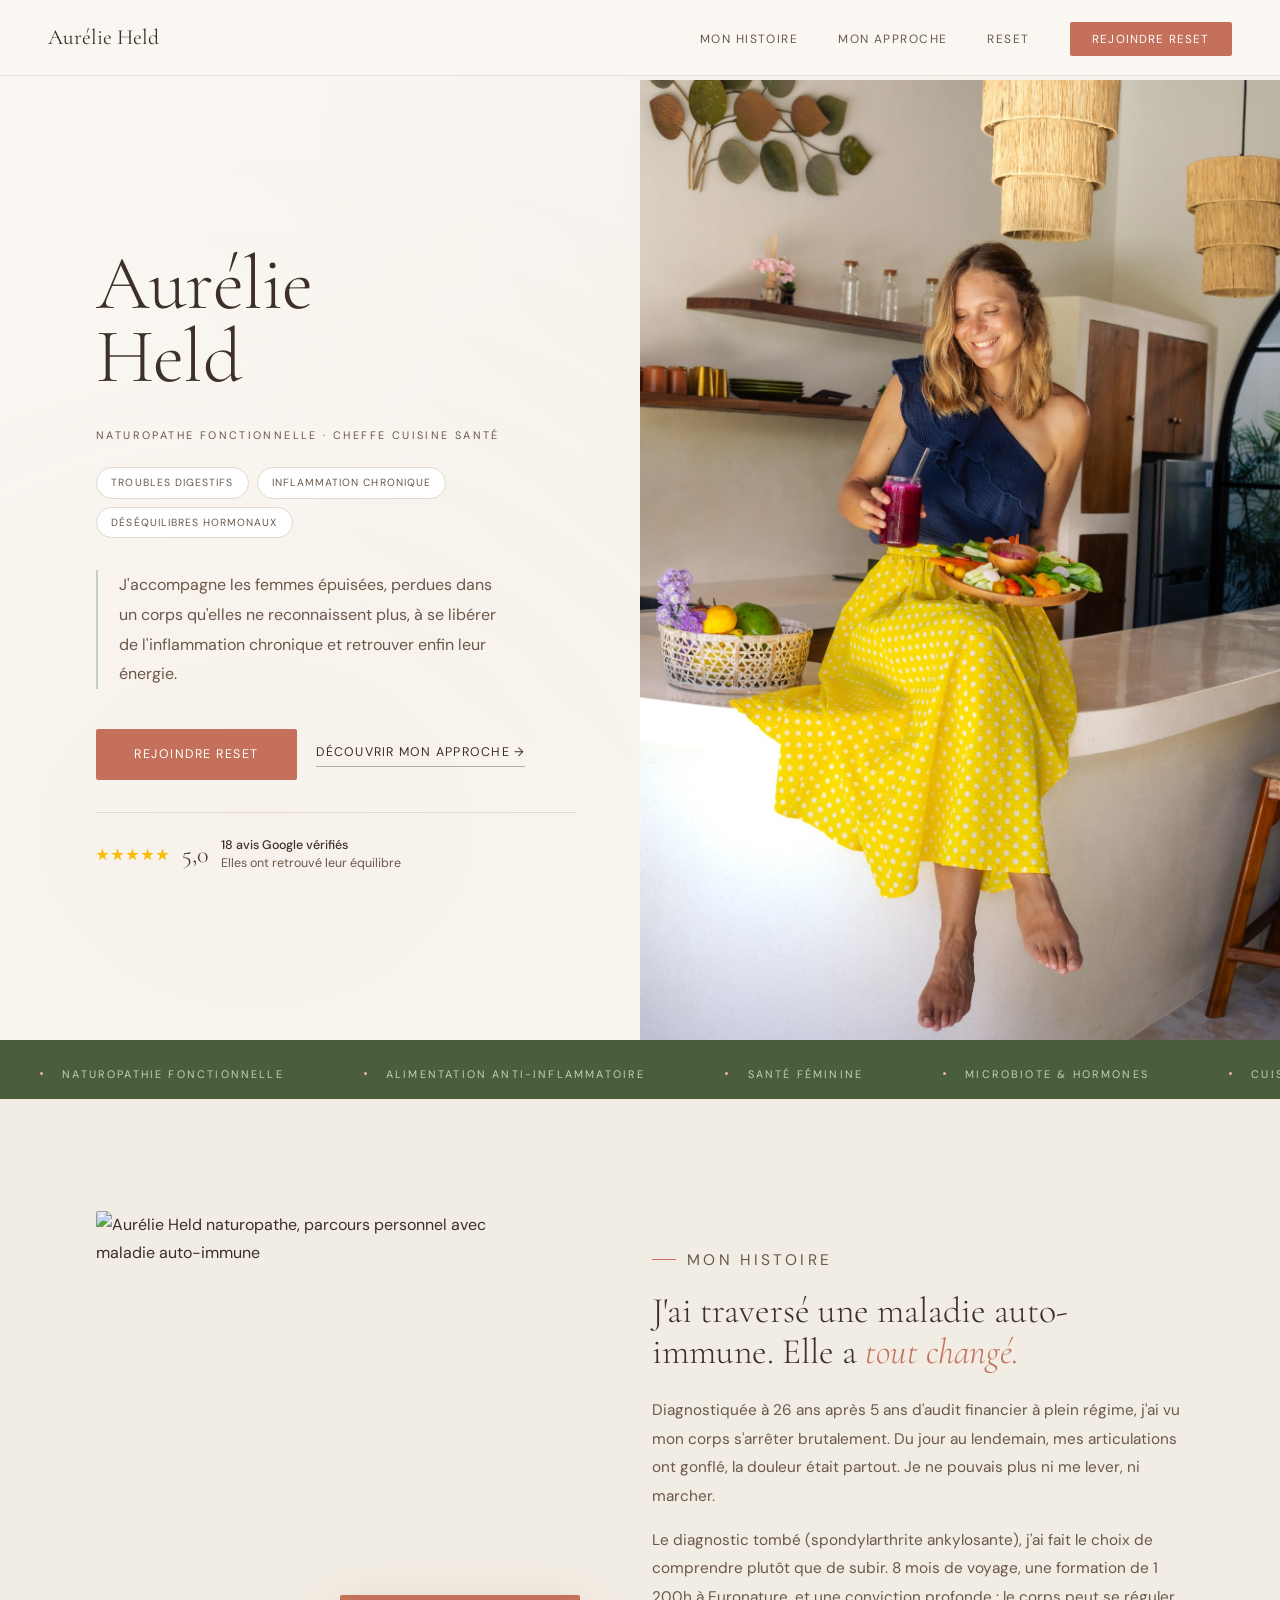
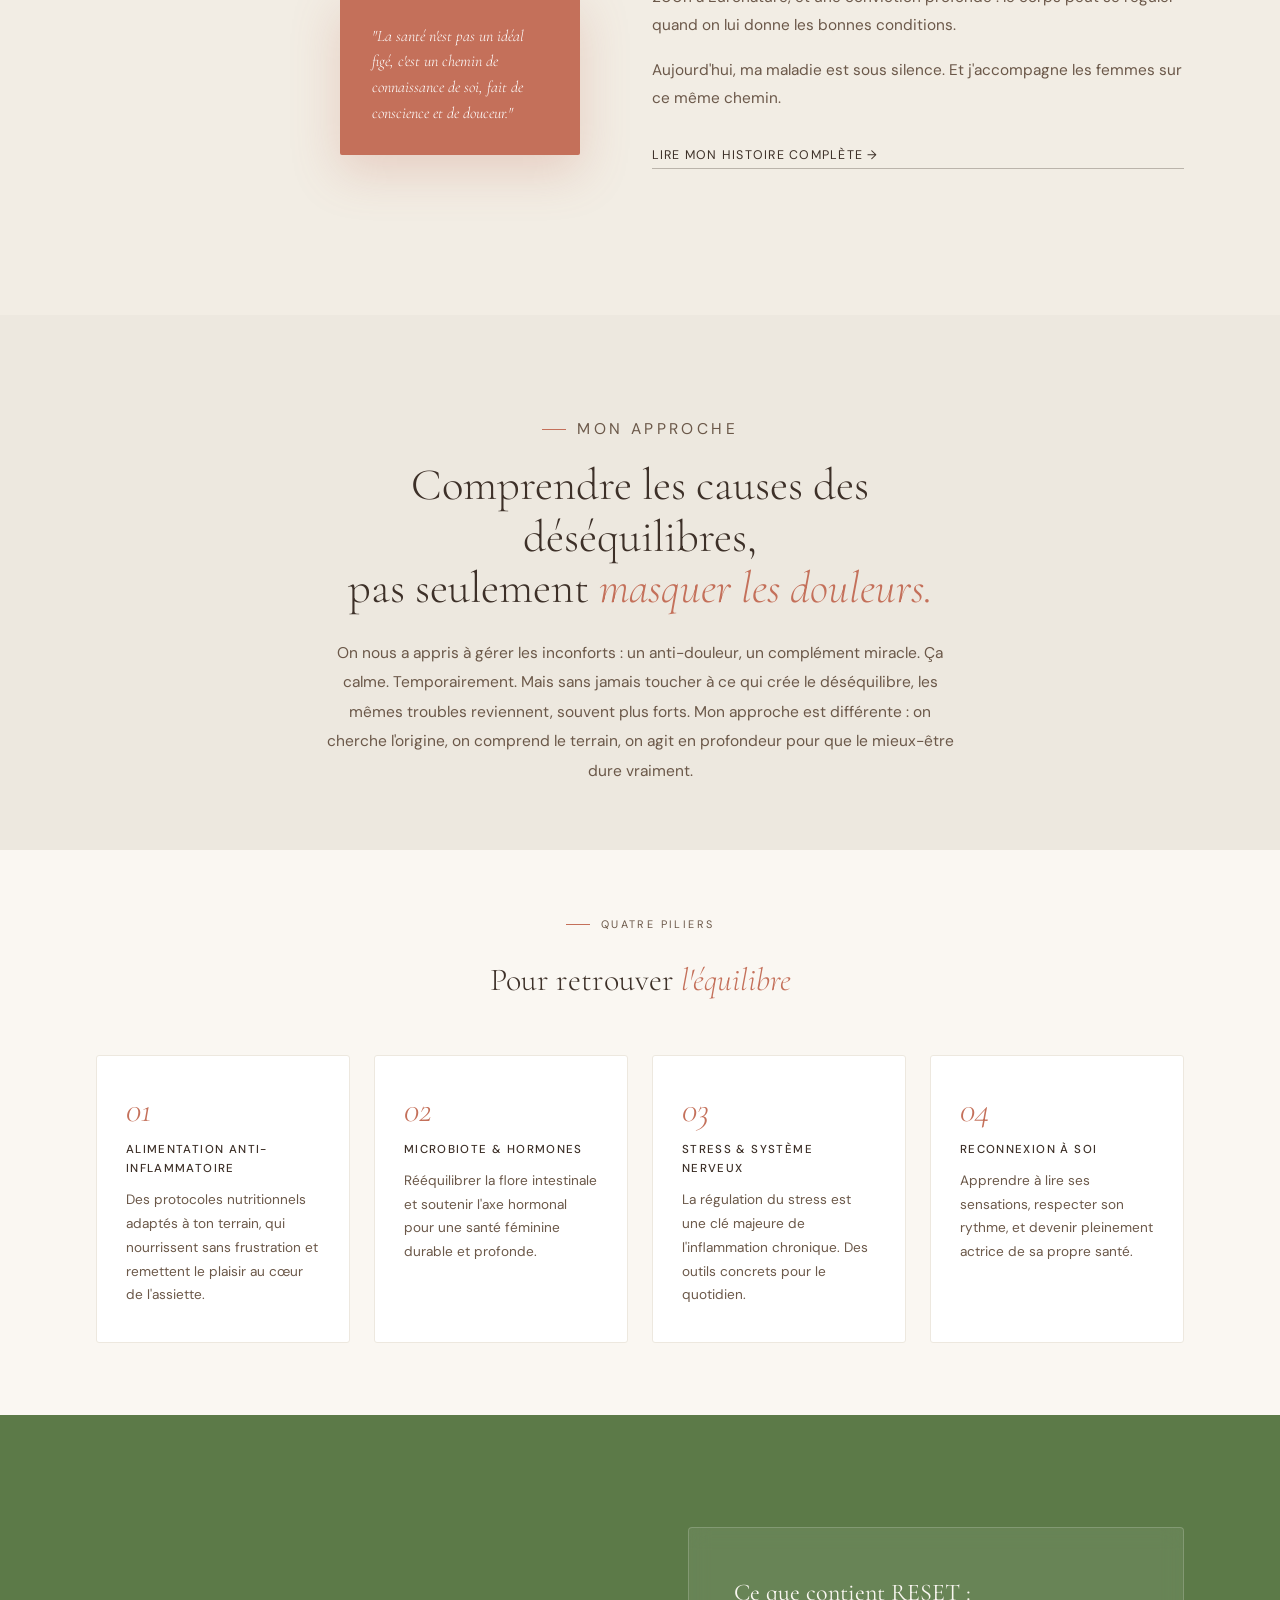
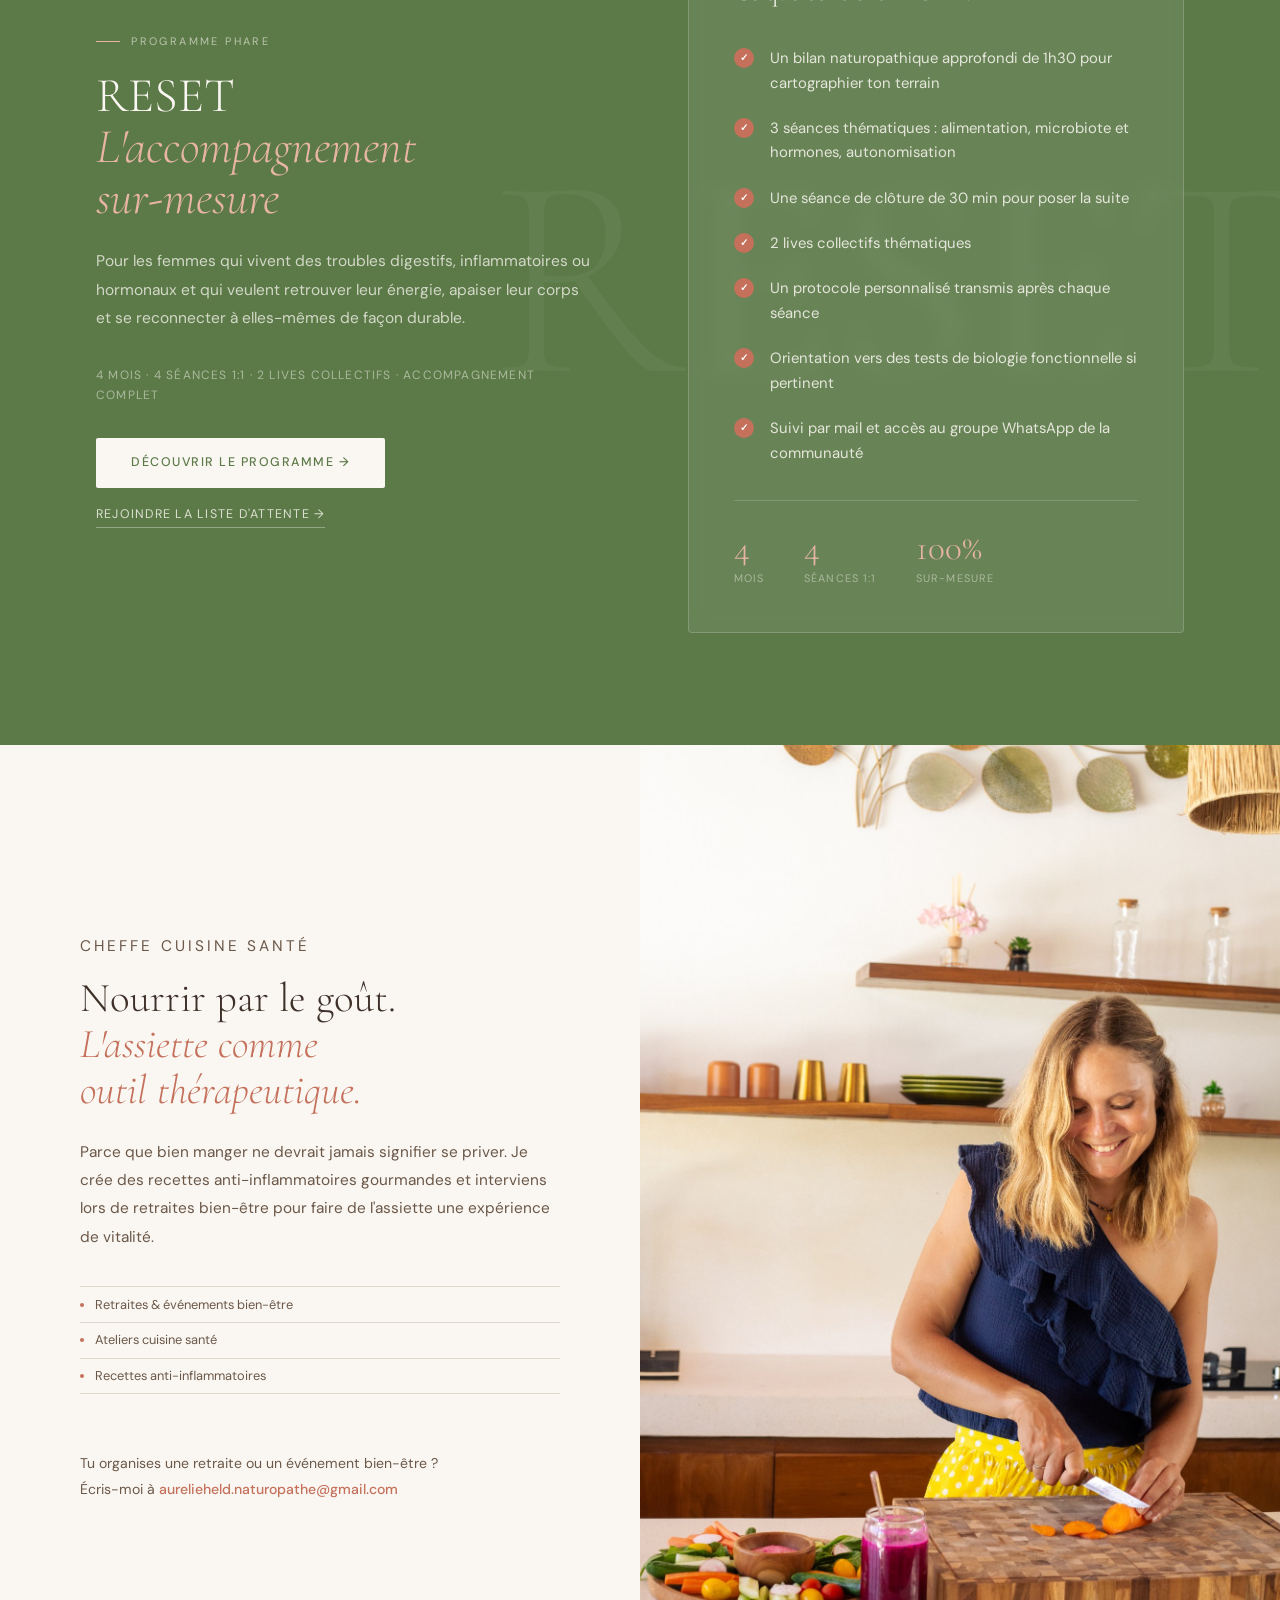
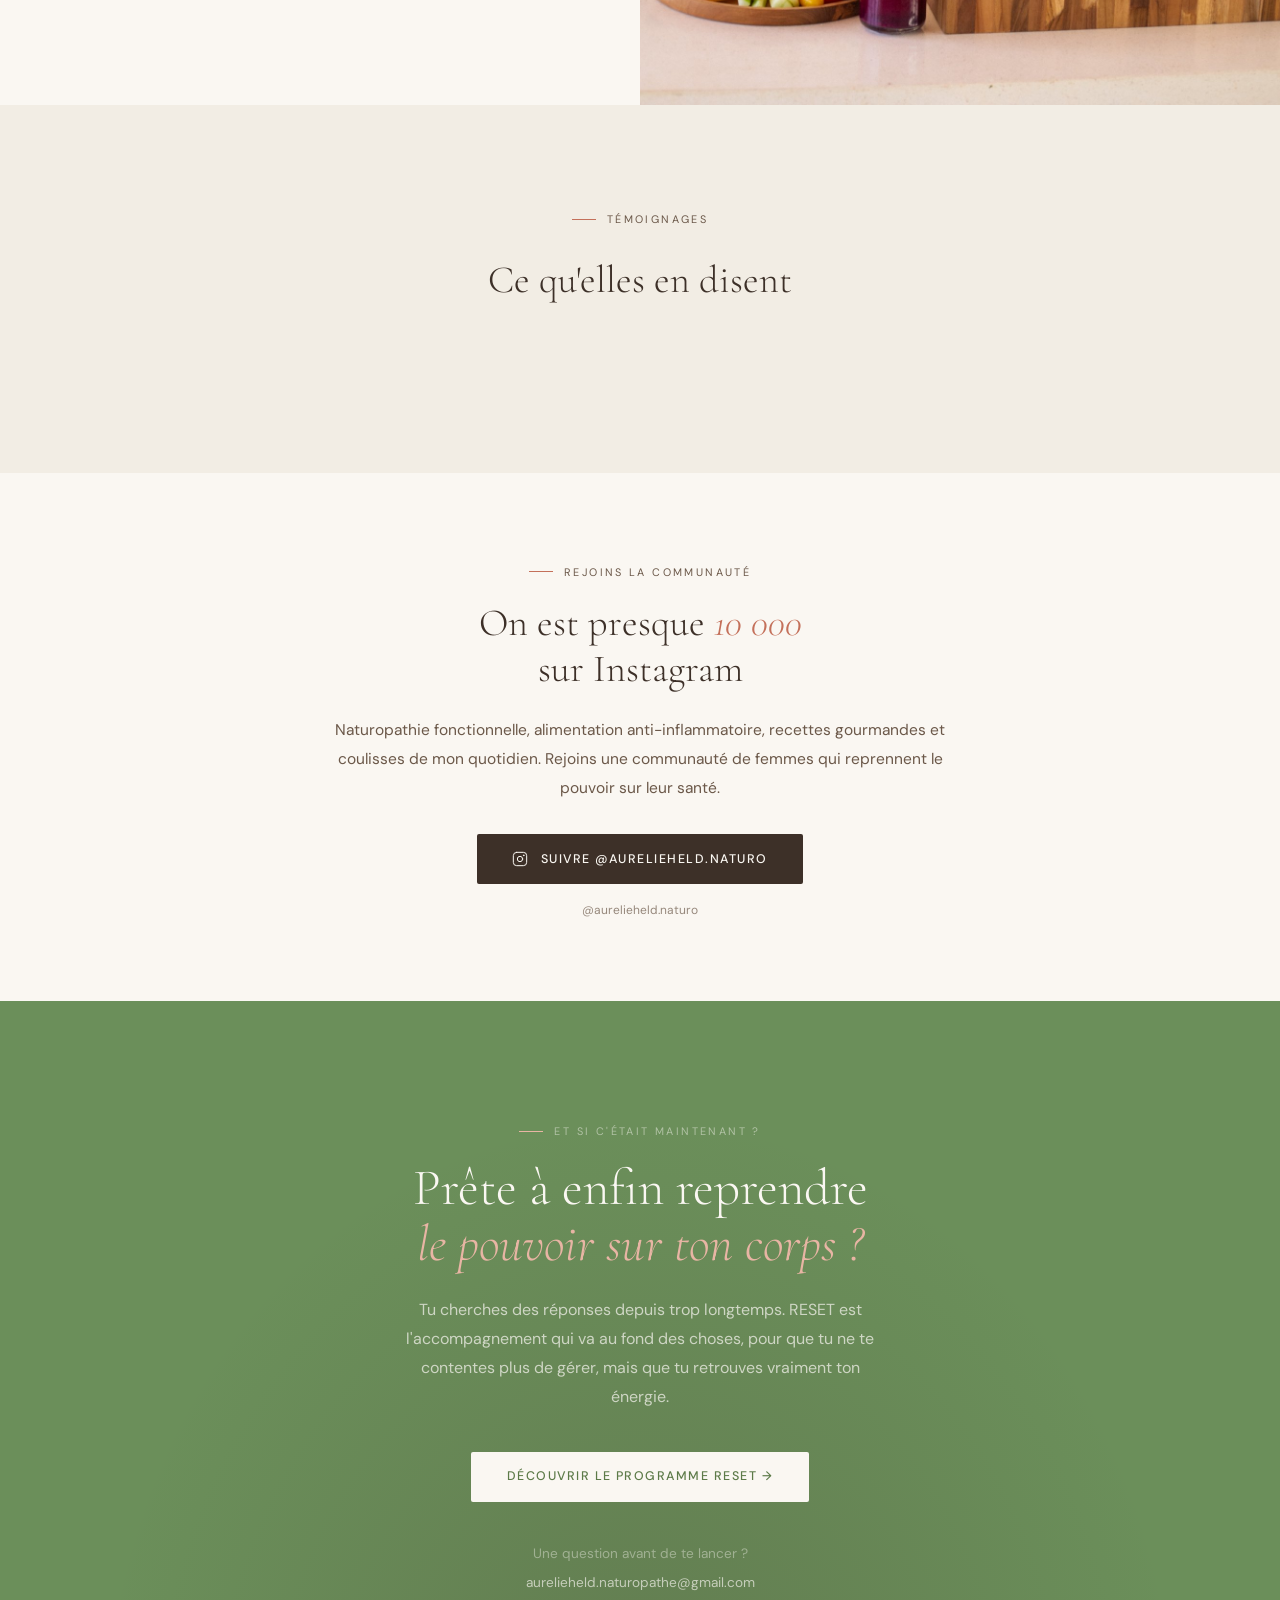
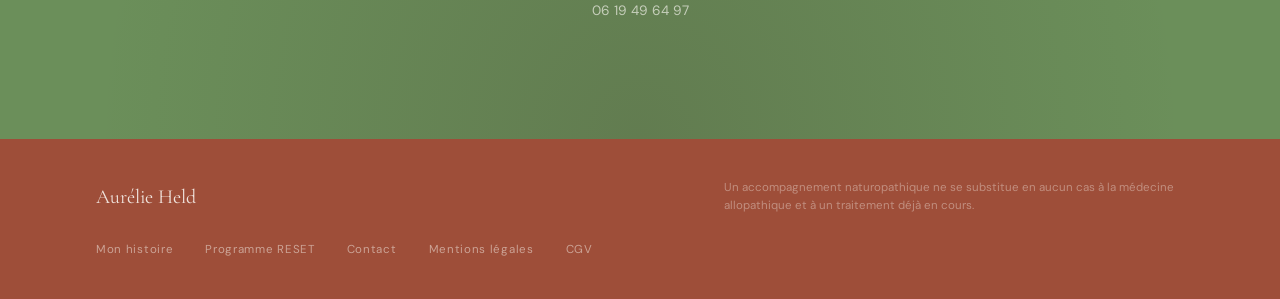
==== index.html @ 13c672ec "Add files via upload" ====
<!DOCTYPE html>
<html lang="fr">
<head>
<meta charset="UTF-8">
<meta name="viewport" content="width=device-width, initial-scale=1.0">

<!-- ── SEO PRIMAIRE ── -->
<title>Aurélie Held — Naturopathe maladies auto-immunes, troubles digestifs et hormonaux</title>
<meta name="description" content="Aurélie Held, naturopathe certifiée spécialisée dans les maladies auto-immunes, les troubles digestifs et les déséquilibres hormonaux. Accompagnement individuel en ligne sur-mesure. Programme RESET 4 mois.">
<meta name="robots" content="index, follow">
<link rel="canonical" href="https://aurelieheld.com/">

<!-- ── OPEN GRAPH ── -->
<meta property="og:type" content="website">
<meta property="og:url" content="https://aurelieheld.com/">
<meta property="og:title" content="Aurélie Held — Naturopathe maladies auto-immunes, troubles digestifs et hormonaux">
<meta property="og:description" content="Naturopathe certifiée spécialisée dans les maladies auto-immunes, troubles digestifs et déséquilibres hormonaux. Elle a elle-même traversé une spondylarthrite ankylosante. Accompagnement en ligne sur-mesure.">
<meta property="og:image" content="https://aurelieheld.com/hero.jpg">
<meta property="og:locale" content="fr_FR">
<meta property="og:site_name" content="Aurélie Held Naturopathe">

<!-- ── TWITTER CARD ── -->
<meta name="twitter:card" content="summary_large_image">
<meta name="twitter:title" content="Aurélie Held — Naturopathe maladies auto-immunes et troubles digestifs">
<meta name="twitter:description" content="Naturopathe certifiée spécialisée en maladies auto-immunes, troubles digestifs et déséquilibres hormonaux. Accompagnement naturopathique en ligne sur-mesure.">
<meta name="twitter:image" content="https://aurelieheld.com/hero.jpg">

<!-- ── SCHEMA.ORG ── -->
<script type="application/ld+json">
{
  "@context": "https://schema.org",
  "@graph": [
    {
      "@type": "WebSite",
      "@id": "https://aurelieheld.com/#website",
      "url": "https://aurelieheld.com",
      "name": "Aurélie Held Naturopathe",
      "description": "Naturopathe certifiée spécialisée dans les maladies auto-immunes, troubles digestifs et déséquilibres hormonaux",
      "inLanguage": "fr-FR"
    },
    {
      "@type": "WebPage",
      "@id": "https://aurelieheld.com/#webpage",
      "url": "https://aurelieheld.com/",
      "name": "Aurélie Held — Naturopathe maladies auto-immunes, troubles digestifs et hormonaux",
      "description": "Naturopathe certifiée spécialisée dans les maladies auto-immunes, les troubles digestifs et les déséquilibres hormonaux. Programme RESET, accompagnement individuel en ligne.",
      "inLanguage": "fr-FR",
      "isPartOf": { "@id": "https://aurelieheld.com/#website" },
      "about": { "@id": "https://aurelieheld.com/#person" }
    },
    {
      "@type": "Person",
      "@id": "https://aurelieheld.com/#person",
      "name": "Aurélie Held",
      "jobTitle": "Naturopathe certifiée",
      "description": "Naturopathe certifiée spécialisée dans les maladies auto-immunes, les troubles digestifs et les déséquilibres hormonaux. Formée à Euronature (1200h). A elle-même traversé une spondylarthrite ankylosante.",
      "url": "https://aurelieheld.com",
      "telephone": "+33619496497",
      "email": "aurelieheld.naturopathe@gmail.com",
      "address": {
        "@type": "PostalAddress",
        "streetAddress": "23 avenue Jean Jaurès",
        "postalCode": "92140",
        "addressLocality": "Clamart",
        "addressCountry": "FR"
      },
      "sameAs": [
        "https://www.instagram.com/aurelieheld.naturo/"
      ],
      "knowsAbout": [
        "Maladies auto-immunes",
        "Spondylarthrite ankylosante",
        "Troubles digestifs chroniques",
        "SIBO",
        "Déséquilibres hormonaux",
        "SOPK",
        "Endométriose",
        "Naturopathie fonctionnelle",
        "Alimentation anti-inflammatoire",
        "Microbiote intestinal"
      ]
    },
    {
      "@type": "MedicalBusiness",
      "@id": "https://aurelieheld.com/#business",
      "name": "Aurélie Held Naturopathe",
      "description": "Cabinet de naturopathie fonctionnelle spécialisé dans les maladies auto-immunes, les troubles digestifs et les déséquilibres hormonaux. Consultations en ligne.",
      "url": "https://aurelieheld.com",
      "telephone": "+33619496497",
      "email": "aurelieheld.naturopathe@gmail.com",
      "priceRange": "110€ - 570€",
      "currenciesAccepted": "EUR",
      "openingHours": "Mo-Fr 09:00-18:00",
      "address": {
        "@type": "PostalAddress",
        "streetAddress": "23 avenue Jean Jaurès",
        "postalCode": "92140",
        "addressLocality": "Clamart",
        "addressCountry": "FR"
      },
      "aggregateRating": {
        "@type": "AggregateRating",
        "ratingValue": "5.0",
        "reviewCount": "16",
        "bestRating": "5"
      }
    }
  ]
}
</script>

<link rel="preconnect" href="https://fonts.googleapis.com">
<link rel="preconnect" href="https://fonts.gstatic.com" crossorigin>
<link href="https://fonts.googleapis.com/css2?family=Cormorant+Garamond:ital,wght@0,300;0,400;0,500;1,300;1,400&family=DM+Sans:wght@300;400;500&display=swap" rel="stylesheet">

<style>
/* ══════════════════════════════════════════
   VARIABLES & RESET
══════════════════════════════════════════ */
:root {
  --cream: #FAF7F2;
  --warm-linen: #F2EDE4;
  --terracotta: #C4705A;
  --terracotta-light: #E8B5A4;
  --terracotta-dark: #9E4E39;
  --sage-light: #C5D0B8;
  --sage-dark: #4A5E3C;
  --sage-bg: #EDF1E8;
  --bark: #3D3028;
  --bark-mid: #6B5849;
  --linen: #EDE8DF;
  --linen-deep: #E0D8CC;
  --green-reset: #5C7A48;
  --green-strip: #4A5E3C;
  --green-cta: #6B8F5A;
  --gold: #C9A96E;
}

*, *::before, *::after { margin: 0; padding: 0; box-sizing: border-box; }
html { scroll-behavior: smooth; }
body { font-family: 'DM Sans', sans-serif; background: var(--cream); color: var(--bark); font-size: 16px; line-height: 1.7; overflow-x: hidden; }
img { display: block; max-width: 100%; }
a { text-decoration: none; color: inherit; }

/* ══════════════════════════════════════════
   ANIMATIONS
══════════════════════════════════════════ */
@keyframes fadeUp {
  from { opacity: 0; transform: translateY(24px); }
  to   { opacity: 1; transform: translateY(0); }
}
@keyframes fadeIn {
  from { opacity: 0; }
  to   { opacity: 1; }
}
@keyframes scrollLeft {
  from { transform: translateX(0); }
  to   { transform: translateX(-50%); }
}
@keyframes scrollAvis {
  from { transform: translateX(0); }
  to   { transform: translateX(-50%); }
}
@keyframes pulse {
  0%, 100% { opacity: 1; }
  50% { opacity: 0.6; }
}

.fade-up { animation: fadeUp 0.8s ease forwards; }
.fade-up-2 { animation: fadeUp 0.8s 0.15s ease both; }
.fade-up-3 { animation: fadeUp 0.8s 0.3s ease both; }
.fade-up-4 { animation: fadeUp 0.8s 0.45s ease both; }
.fade-up-5 { animation: fadeUp 0.8s 0.6s ease both; }

/* ══════════════════════════════════════════
   UTILITAIRES
══════════════════════════════════════════ */
.section-label {
  display: inline-flex; align-items: center; gap: 0.7rem;
  font-size: 0.68rem; letter-spacing: 0.22em; text-transform: uppercase;
  color: var(--bark-mid); margin-bottom: 1.2rem;
}
.section-label::before {
  content: ''; display: block; width: 24px; height: 1px; background: var(--terracotta);
}

/* ══════════════════════════════════════════
   BOUTONS
══════════════════════════════════════════ */
.btn-primary {
  background: var(--terracotta); color: white;
  padding: 0.95rem 2.4rem;
  font-size: 0.78rem; letter-spacing: 0.12em; text-transform: uppercase;
  border-radius: 2px; display: inline-block;
  transition: background 0.25s, transform 0.2s, box-shadow 0.2s;
  border: none; cursor: pointer; font-family: 'DM Sans', sans-serif;
}
.btn-primary:hover { background: var(--terracotta-dark); transform: translateY(-1px); box-shadow: 0 8px 24px rgba(196,112,90,0.3); }

.btn-ghost {
  color: var(--bark); font-size: 0.78rem; letter-spacing: 0.1em;
  text-transform: uppercase; display: inline-flex; align-items: center; gap: 0.5rem;
  border-bottom: 1px solid rgba(61,48,40,0.35); padding-bottom: 2px;
  transition: color 0.2s, border-color 0.2s;
}
.btn-ghost:hover { color: var(--terracotta); border-color: var(--terracotta); }

.btn-ghost-light {
  color: rgba(250,247,242,0.8); font-size: 0.78rem; letter-spacing: 0.1em;
  text-transform: uppercase; display: inline-flex; align-items: center; gap: 0.5rem;
  border-bottom: 1px solid rgba(250,247,242,0.35); padding-bottom: 2px;
  transition: color 0.2s;
}
.btn-ghost-light:hover { color: var(--terracotta-light); }

.btn-cream {
  background: var(--cream); color: var(--green-reset);
  padding: 0.9rem 2.2rem; font-size: 0.78rem; letter-spacing: 0.12em;
  text-transform: uppercase; border-radius: 2px; display: inline-block;
  font-weight: 500; transition: background 0.25s, transform 0.2s;
  font-family: 'DM Sans', sans-serif;
}
.btn-cream:hover { background: var(--terracotta-light); transform: translateY(-1px); }

/* ══════════════════════════════════════════
   NAV
══════════════════════════════════════════ */
nav {
  position: fixed; top: 0; left: 0; right: 0; z-index: 100;
  display: flex; justify-content: space-between; align-items: center;
  padding: 1.2rem 3rem;
  background: rgba(250,247,242,0.96);
  backdrop-filter: blur(12px);
  border-bottom: 0.5px solid rgba(138,155,124,0.18);
  transition: box-shadow 0.3s;
}
nav.scrolled { box-shadow: 0 2px 20px rgba(61,48,40,0.08); }
.nav-logo { font-family: 'Cormorant Garamond', serif; font-size: 1.35rem; font-weight: 400; color: var(--bark); }
.nav-links { display: flex; gap: 2.5rem; list-style: none; align-items: center; }
.nav-links a { font-size: 0.75rem; letter-spacing: 0.12em; text-transform: uppercase; color: var(--bark-mid); transition: color 0.2s; }
.nav-links a:hover { color: var(--terracotta); }
.nav-cta {
  background: var(--terracotta) !important; color: white !important;
  padding: 0.55rem 1.4rem; border-radius: 2px;
  font-size: 0.73rem !important; letter-spacing: 0.1em !important;
  transition: background 0.2s !important;
}
.nav-cta:hover { background: var(--terracotta-dark) !important; }

/* ══════════════════════════════════════════
   HERO
══════════════════════════════════════════ */
.hero {
  min-height: 100vh;
  display: grid; grid-template-columns: 1fr 1fr;
  padding-top: 5rem;
  background: var(--cream);
  position: relative;
  overflow: hidden;
}

/* Texture subtile en background */
.hero::before {
  content: '';
  position: absolute; inset: 0;
  background: radial-gradient(ellipse at 20% 80%, rgba(196,112,90,0.04) 0%, transparent 60%),
              radial-gradient(ellipse at 80% 20%, rgba(74,94,60,0.04) 0%, transparent 60%);
  pointer-events: none;
}

.hero-left {
  display: flex; flex-direction: column; justify-content: center;
  padding: 5rem 4rem 5rem 6rem;
  position: relative; z-index: 1;
}

.hero-eyebrow {
  font-size: 0.68rem; letter-spacing: 0.22em; text-transform: uppercase;
  color: var(--bark-mid); margin-bottom: 1.4rem; margin-top: 0.6rem;
  display: flex; align-items: center; gap: 0.8rem;
}

.hero-name {
  font-family: 'Cormorant Garamond', serif;
  font-size: clamp(3.5rem, 6vw, 6rem);
  font-weight: 300; line-height: 0.95;
  color: var(--bark); margin-bottom: 1.4rem;
  letter-spacing: -0.01em;
}

.hero-specialite {
  font-family: 'Cormorant Garamond', serif;
  font-size: 1.25rem; font-weight: 300; font-style: italic;
  color: var(--bark-mid); margin-bottom: 1.4rem; line-height: 1.4;
}

.hero-pills {
  display: flex; gap: 0.5rem; flex-wrap: wrap; margin-bottom: 2rem;
}
.hero-pill {
  font-size: 0.65rem; letter-spacing: 0.1em; text-transform: uppercase;
  color: var(--bark-mid); background: white;
  padding: 0.38rem 0.9rem; border-radius: 30px;
  border: 0.5px solid var(--linen-deep);
  transition: border-color 0.2s, color 0.2s;
}
.hero-pill:hover { border-color: var(--terracotta); color: var(--terracotta); }

.hero-sub {
  font-size: 1rem; color: var(--bark-mid);
  max-width: 400px; line-height: 1.85;
  margin-bottom: 2.5rem;
  border-left: 2px solid var(--sage-light); padding-left: 1.3rem;
}

.hero-actions { display: flex; gap: 1.2rem; align-items: center; flex-wrap: wrap; }

.hero-trust {
  display: flex; align-items: center; gap: 0.8rem;
  margin-top: 2rem; padding-top: 1.5rem;
  border-top: 0.5px solid var(--linen-deep);
}
.hero-trust-stars { display: flex; gap: 2px; }
.hero-trust-star { width: 13px; height: 13px; background: #FBBC04; clip-path: polygon(50% 0%,61% 35%,98% 35%,68% 57%,79% 91%,50% 70%,21% 91%,32% 57%,2% 35%,39% 35%); }
.hero-trust-score { font-family: 'Cormorant Garamond', serif; font-size: 1.5rem; font-weight: 300; color: var(--bark); line-height: 1; }
.hero-trust-text { font-size: 0.78rem; color: var(--bark-mid); line-height: 1.4; }
.hero-trust-text strong { color: var(--bark); font-weight: 500; display: block; }

.hero-right {
  position: relative; overflow: hidden;
  background: var(--linen);
}
.hero-right img {
  width: 100%; height: 100%;
  object-fit: cover; object-position: center 15%;
  display: block;
  transition: transform 0.6s ease;
}
.hero-right:hover img { transform: scale(1.02); }

/* ══════════════════════════════════════════
   SCROLL STRIP
══════════════════════════════════════════ */
.scroll-strip { background: var(--green-strip); padding: 1rem 0; overflow: hidden; white-space: nowrap; }
.scroll-track { display: inline-flex; animation: scrollLeft 30s linear infinite; }
.scroll-track:hover { animation-play-state: paused; }
.scroll-item { display: inline-flex; align-items: center; gap: 1.2rem; font-size: 0.68rem; letter-spacing: 0.2em; text-transform: uppercase; color: var(--sage-light); padding: 0 2.5rem; }
.scroll-dot { width: 3px; height: 3px; border-radius: 50%; background: var(--terracotta-light); flex-shrink: 0; }

/* ══════════════════════════════════════════
   MON HISTOIRE
══════════════════════════════════════════ */
.story {
  padding: 7rem 6rem;
  display: grid; grid-template-columns: 1fr 1.2fr;
  gap: 7rem; align-items: center;
  background: var(--warm-linen);
}
.story-visual { position: relative; }
.story-visual img {
  width: 100%; aspect-ratio: 3/4;
  object-fit: cover; object-position: center top;
  border-radius: 2px; display: block;
  filter: brightness(0.97) saturate(1.05);
}
.story-quote-box {
  position: absolute; right: -2.5rem; bottom: 3rem;
  background: var(--terracotta);
  padding: 1.8rem 2rem; max-width: 240px; border-radius: 2px;
  box-shadow: 0 16px 48px rgba(196,112,90,0.25);
}
.story-quote-box p {
  font-family: 'Cormorant Garamond', serif;
  font-size: 1rem; font-style: italic; font-weight: 300;
  color: white; line-height: 1.6;
}
.story-content { display: flex; flex-direction: column; }
.story-label {
  font-size: 0.68rem; letter-spacing: 0.22em; text-transform: uppercase;
  color: var(--terracotta); margin-bottom: 1.2rem;
  display: flex; align-items: center; gap: 0.7rem;
}
.story-label::before { content: ''; display: block; width: 24px; height: 1px; background: var(--terracotta); }
.story-content h2 {
  font-family: 'Cormorant Garamond', serif;
  font-size: clamp(1.8rem, 2.8vw, 2.8rem);
  font-weight: 300; line-height: 1.15; color: var(--bark); margin-bottom: 1.5rem;
}
.story-content h2 em { color: var(--terracotta); font-style: italic; }
.story-content p { color: var(--bark-mid); margin-bottom: 1rem; line-height: 1.85; font-size: 0.96rem; }
.story-link {
  display: inline-flex; align-items: center; gap: 0.5rem;
  color: var(--bark); font-size: 0.78rem; letter-spacing: 0.1em;
  text-transform: uppercase; margin-top: 1rem;
  border-bottom: 1px solid rgba(61,48,40,0.3); padding-bottom: 2px;
  transition: color 0.2s;
}
.story-link:hover { color: var(--terracotta); }

/* ══════════════════════════════════════════
   MON APPROCHE — bloc unifié premium
══════════════════════════════════════════ */
.approche { background: var(--linen); }

.approche-header {
  padding: 6rem 8rem 4rem;
  text-align: center;
  max-width: 900px; margin: 0 auto;
}
.approche-header h2 {
  font-family: 'Cormorant Garamond', serif;
  font-size: clamp(2.2rem, 3.5vw, 3.4rem);
  font-weight: 300; line-height: 1.15; color: var(--bark);
  margin-top: 1rem; margin-bottom: 1.5rem;
}
.approche-header h2 em { color: var(--terracotta); font-style: italic; }
.approche-header p { color: var(--bark-mid); line-height: 1.9; font-size: 0.97rem; max-width: 680px; margin: 0 auto; }

/* Piliers — 4 colonnes sur fond crème */
.piliers-wrap { background: var(--cream); padding: 3.5rem 6rem 4.5rem; }
.piliers-intro { text-align: center; margin-bottom: 3rem; }
.piliers-intro h3 {
  font-family: 'Cormorant Garamond', serif;
  font-size: clamp(1.6rem, 2.5vw, 2.2rem);
  font-weight: 300; color: var(--bark);
}
.piliers-intro h3 em { font-style: italic; color: var(--terracotta); }
.piliers-grid { display: grid; grid-template-columns: repeat(4, 1fr); gap: 1.5rem; }
.pilier {
  padding: 2.2rem 1.8rem;
  background: white;
  border: 0.5px solid var(--linen);
  border-radius: 3px;
  transition: box-shadow 0.25s, transform 0.25s, border-color 0.25s;
  cursor: default;
}
.pilier:hover {
  box-shadow: 0 12px 40px rgba(61,48,40,0.08);
  transform: translateY(-4px);
  border-color: var(--terracotta-light);
}
.pilier-num {
  font-family: 'Cormorant Garamond', serif;
  font-size: 2.2rem; font-weight: 300; font-style: italic;
  color: var(--terracotta); margin-bottom: 0.8rem; line-height: 1;
}
.pilier h4 {
  font-size: 0.72rem; font-weight: 500; letter-spacing: 0.12em;
  text-transform: uppercase; color: var(--bark); margin-bottom: 0.6rem;
}
.pilier p { font-size: 0.85rem; color: var(--bark-mid); line-height: 1.75; }
.pilier-icon { font-size: 1.4rem; margin-bottom: 0.8rem; display: block; }

/* ══════════════════════════════════════════
   RESET
══════════════════════════════════════════ */
.reset-section {
  background: var(--green-reset);
  padding: 7rem 6rem;
  display: grid; grid-template-columns: 1fr 1fr;
  gap: 6rem; align-items: center;
  position: relative; overflow: hidden;
}
.reset-section::before {
  content: 'RESET';
  position: absolute; right: -2rem; top: 50%;
  transform: translateY(-50%);
  font-family: 'Cormorant Garamond', serif;
  font-size: 18rem; font-weight: 300;
  color: rgba(255,255,255,0.04);
  line-height: 1; pointer-events: none;
  user-select: none;
}
.reset-label {
  font-size: 0.68rem; letter-spacing: 0.22em; text-transform: uppercase;
  color: rgba(250,247,242,0.6); margin-bottom: 1.2rem;
  display: flex; align-items: center; gap: 0.7rem;
}
.reset-label::before { content: ''; width: 24px; height: 1px; background: var(--terracotta-light); display: block; }
.reset-section h2 {
  font-family: 'Cormorant Garamond', serif;
  font-size: clamp(2.2rem, 3.8vw, 4rem);
  font-weight: 300; color: var(--cream); line-height: 1.05; margin-bottom: 1.5rem;
}
.reset-section h2 em { color: var(--terracotta-light); font-style: italic; }
.reset-desc { color: rgba(250,247,242,0.75); margin-bottom: 2rem; line-height: 1.85; font-size: 0.97rem; }
.reset-price-wrap { display: flex; align-items: baseline; gap: 0.8rem; margin-bottom: 0.5rem; }
.reset-price {
  font-family: 'Cormorant Garamond', serif;
  font-size: 3.5rem; font-weight: 300; color: var(--cream); line-height: 1;
}
.reset-price-label { font-size: 0.75rem; color: rgba(250,247,242,0.5); letter-spacing: 0.1em; text-transform: uppercase; }
.reset-actions { display: flex; gap: 1rem; flex-wrap: wrap; margin-top: 2rem; }

.reset-card {
  background: rgba(255,255,255,0.08);
  border: 0.5px solid rgba(255,255,255,0.18);
  border-radius: 4px; padding: 2.8rem;
  backdrop-filter: blur(10px);
  position: relative; z-index: 1;
}
.reset-card h3 {
  font-family: 'Cormorant Garamond', serif;
  font-size: 1.5rem; font-weight: 400; color: var(--cream);
  margin-bottom: 2rem;
}
.reset-items { list-style: none; display: flex; flex-direction: column; gap: 1.3rem; }
.reset-items li {
  display: flex; align-items: flex-start; gap: 1rem;
  color: rgba(250,247,242,0.85); font-size: 0.93rem; line-height: 1.65;
}
.reset-check {
  width: 20px; height: 20px; border-radius: 50%;
  background: var(--terracotta); flex-shrink: 0;
  display: flex; align-items: center; justify-content: center; margin-top: 2px;
}
.reset-check::after { content: '✓'; color: white; font-size: 0.62rem; font-weight: 700; }
.reset-format {
  margin-top: 2.2rem; padding-top: 1.8rem;
  border-top: 0.5px solid rgba(255,255,255,0.15);
  display: flex; gap: 2.5rem;
}
.reset-format-item .num {
  font-family: 'Cormorant Garamond', serif;
  font-size: 2.2rem; font-weight: 300; color: var(--terracotta-light); line-height: 1;
}
.reset-format-item .lbl { font-size: 0.68rem; color: rgba(250,247,242,0.45); letter-spacing: 0.1em; text-transform: uppercase; margin-top: 0.2rem; }

/* ══════════════════════════════════════════
   LISTE D'ATTENTE
══════════════════════════════════════════ */
.waitlist {
  background: var(--bark);
  padding: 6rem;
  text-align: center;
  position: relative; overflow: hidden;
}
.waitlist::before {
  content: '';
  position: absolute; inset: 0;
  background: radial-gradient(ellipse at 50% 0%, rgba(196,112,90,0.12) 0%, transparent 60%);
  pointer-events: none;
}
.waitlist .section-label { justify-content: center; color: rgba(250,247,242,0.45); }
.waitlist .section-label::before { background: var(--terracotta-light); }
.waitlist h2 {
  font-family: 'Cormorant Garamond', serif;
  font-size: clamp(2.2rem, 4vw, 4rem);
  font-weight: 300; color: var(--cream); line-height: 1.1;
  max-width: 700px; margin: 0 auto 1.5rem;
  position: relative; z-index: 1;
}
.waitlist h2 em { color: var(--terracotta-light); font-style: italic; }
.waitlist-sub {
  color: rgba(250,247,242,0.65); font-size: 1rem; line-height: 1.8;
  max-width: 520px; margin: 0 auto 3rem;
  position: relative; z-index: 1;
}
.waitlist-form {
  display: flex; gap: 0; max-width: 480px;
  margin: 0 auto 1.2rem;
  box-shadow: 0 8px 32px rgba(0,0,0,0.2);
  border-radius: 3px; overflow: hidden;
  position: relative; z-index: 1;
}
.waitlist-input {
  flex: 1; padding: 1rem 1.5rem;
  font-family: 'DM Sans', sans-serif; font-size: 0.9rem;
  border: none; outline: none;
  background: rgba(255,255,255,0.95); color: var(--bark);
}
.waitlist-input::placeholder { color: var(--bark-mid); }
.waitlist-btn {
  background: var(--terracotta); color: white;
  padding: 1rem 2rem; border: none; cursor: pointer;
  font-family: 'DM Sans', sans-serif;
  font-size: 0.75rem; letter-spacing: 0.12em; text-transform: uppercase;
  transition: background 0.2s; white-space: nowrap;
}
.waitlist-btn:hover { background: var(--terracotta-dark); }
.waitlist-note {
  font-size: 0.75rem; color: rgba(250,247,242,0.4);
  position: relative; z-index: 1;
}
.waitlist-stats {
  display: flex; gap: 3rem; justify-content: center;
  margin-top: 3.5rem; padding-top: 3rem;
  border-top: 0.5px solid rgba(255,255,255,0.08);
  position: relative; z-index: 1;
}
.waitlist-stat .num {
  font-family: 'Cormorant Garamond', serif;
  font-size: 2.8rem; font-weight: 300; color: var(--terracotta-light);
  line-height: 1; display: block;
}
.waitlist-stat .lbl { font-size: 0.72rem; color: rgba(250,247,242,0.45); letter-spacing: 0.1em; text-transform: uppercase; }

/* ══════════════════════════════════════════
   CUISINE SANTÉ
══════════════════════════════════════════ */
.cuisine {
  background: var(--cream);
  display: grid; grid-template-columns: 1fr 1fr;
  min-height: 560px;
}
.cuisine-content {
  display: flex; flex-direction: column; justify-content: center;
  padding: 5.5rem 5rem;
}
.cuisine-eyebrow { font-size: 0.68rem; letter-spacing: 0.2em; text-transform: uppercase; color: var(--terracotta); font-style: italic; margin-bottom: 0.5rem; }
.cuisine-sublabel { font-size: 0.68rem; letter-spacing: 0.2em; text-transform: uppercase; color: var(--bark-mid); margin-bottom: 1.5rem; }
.cuisine-content h2 {
  font-family: 'Cormorant Garamond', serif;
  font-size: clamp(2rem, 3.2vw, 3.2rem);
  font-weight: 300; color: var(--bark); line-height: 1.12; margin-bottom: 1.5rem;
}
.cuisine-content h2 em { color: var(--terracotta); font-style: italic; }
.cuisine-content p { color: var(--bark-mid); margin-bottom: 1rem; line-height: 1.85; font-size: 0.96rem; }
.cuisine-services { display: flex; gap: 0; margin: 1.2rem 0 2rem; flex-direction: column; }
.cuisine-service { font-size: 0.8rem; color: var(--bark-mid); padding: 0.4rem 0; display: flex; align-items: center; gap: 0.7rem; border-bottom: 0.5px solid var(--linen-deep); }
.cuisine-service:first-child { border-top: 0.5px solid var(--linen-deep); }
.cuisine-service::before { content: ''; width: 4px; height: 4px; border-radius: 50%; background: var(--terracotta); flex-shrink: 0; }
.cuisine-btns { display: flex; gap: 1rem; flex-wrap: wrap; }
.btn-sage { background: var(--sage-dark); color: var(--cream); padding: 0.85rem 2rem; font-size: 0.75rem; letter-spacing: 0.12em; text-transform: uppercase; border-radius: 2px; display: inline-block; transition: background 0.25s; font-family: 'DM Sans', sans-serif; }
.btn-sage:hover { background: var(--bark); }
.btn-sage-outline { color: var(--sage-dark); font-size: 0.75rem; letter-spacing: 0.1em; text-transform: uppercase; display: inline-flex; align-items: center; gap: 0.5rem; padding-bottom: 2px; border-bottom: 1px solid var(--sage-dark); transition: color 0.2s; }
.btn-sage-outline:hover { color: var(--terracotta); border-color: var(--terracotta); }
.cuisine-photo { overflow: hidden; position: relative; }
.cuisine-photo img { width: 100%; height: 100%; object-fit: cover; display: block; transition: transform 0.6s ease; }
.cuisine-photo:hover img { transform: scale(1.03); }

/* ══════════════════════════════════════════
   AVIS GOOGLE
══════════════════════════════════════════ */
.avis { background: var(--warm-linen); padding: 6rem; overflow: hidden; }
.avis-header { text-align: center; margin-bottom: 4rem; }
.avis-header h2 {
  font-family: 'Cormorant Garamond', serif;
  font-size: clamp(2rem, 3vw, 3rem);
  font-weight: 300; color: var(--bark); margin-bottom: 1.5rem;
}
.avis-google-badge { display: flex; align-items: center; gap: 1.5rem; justify-content: center; margin-top: 1.5rem; }
.avis-score { font-family: 'Cormorant Garamond', serif; font-size: 3.5rem; font-weight: 300; color: var(--bark); line-height: 1; }
.avis-meta { display: flex; flex-direction: column; gap: 0.3rem; }
.stars-row { display: flex; gap: 3px; }
.star { width: 15px; height: 15px; clip-path: polygon(50% 0%,61% 35%,98% 35%,68% 57%,79% 91%,50% 70%,21% 91%,32% 57%,2% 35%,39% 35%); background: #FBBC04; }
.avis-count { font-size: 0.82rem; color: var(--bark-mid); margin-top: 0.2rem; }
.avis-track-wrap { overflow: hidden; position: relative; }
.avis-track-wrap::before, .avis-track-wrap::after { content: ''; position: absolute; top: 0; bottom: 0; width: 100px; z-index: 2; pointer-events: none; }
.avis-track-wrap::before { left: 0; background: linear-gradient(to right, var(--warm-linen), transparent); }
.avis-track-wrap::after { right: 0; background: linear-gradient(to left, var(--warm-linen), transparent); }
.avis-track { display: flex; gap: 1.5rem; animation: scrollAvis 40s linear infinite; width: max-content; }
.avis-track:hover { animation-play-state: paused; }
.avis-card { background: white; border: 0.5px solid var(--linen-deep); border-radius: 6px; padding: 2rem; width: 330px; flex-shrink: 0; transition: box-shadow 0.2s; }
.avis-card:hover { box-shadow: 0 8px 32px rgba(61,48,40,0.08); }
.avis-top { display: flex; align-items: center; gap: 0.8rem; margin-bottom: 1rem; }
.avis-avatar { width: 42px; height: 42px; border-radius: 50%; background: var(--sage-bg); display: flex; align-items: center; justify-content: center; font-family: 'Cormorant Garamond', serif; font-size: 1.2rem; color: var(--sage-dark); font-weight: 500; }
.avis-name { font-size: 0.88rem; font-weight: 500; color: var(--bark); }
.avis-text { font-size: 0.9rem; color: var(--bark-mid); line-height: 1.75; font-style: italic; }
.avis-google-line { display: flex; align-items: center; gap: 0.4rem; margin-top: 1rem; font-size: 0.7rem; color: var(--bark-mid); }
.google-dot { width: 8px; height: 8px; border-radius: 50%; background: #4285F4; flex-shrink: 0; }

/* ══════════════════════════════════════════
   INSTAGRAM
══════════════════════════════════════════ */
.instagram { background: var(--cream); padding: 5rem 6rem; }
.instagram-header { display: flex; justify-content: space-between; align-items: flex-end; margin-bottom: 2rem; }
.instagram-header h2 { font-family: 'Cormorant Garamond', serif; font-size: clamp(1.6rem, 2.5vw, 2.4rem); font-weight: 300; color: var(--bark); }
.instagram-handle { font-size: 0.8rem; color: var(--bark-mid); letter-spacing: 0.06em; border-bottom: 1px solid var(--linen-deep); padding-bottom: 2px; transition: color 0.2s, border-color 0.2s; }
.instagram-handle:hover { color: var(--terracotta); border-color: var(--terracotta); }
.instagram-grid { display: grid; grid-template-columns: repeat(4, 1fr); gap: 0.6rem; }
.instagram-post { aspect-ratio: 1; overflow: hidden; cursor: pointer; display: flex; align-items: center; justify-content: center; background: var(--linen); color: var(--sage-dark); opacity: 0.7; transition: opacity 0.2s, background 0.2s; }
.instagram-post:hover { opacity: 1; background: var(--linen-deep); }
.insta-follow { margin-top: 1.5rem; text-align: center; }
.insta-follow a { display: inline-flex; align-items: center; gap: 0.5rem; font-size: 0.78rem; letter-spacing: 0.1em; text-transform: uppercase; color: var(--bark); border-bottom: 1px solid rgba(61,48,40,0.3); padding-bottom: 2px; transition: color 0.2s; }
.insta-follow a:hover { color: var(--terracotta); }

/* ══════════════════════════════════════════
   CTA FINAL
══════════════════════════════════════════ */
.final-cta {
  background: var(--green-cta);
  padding: 7rem 6rem;
  text-align: center;
  position: relative; overflow: hidden;
}
.final-cta::before {
  content: '';
  position: absolute; inset: 0;
  background: radial-gradient(ellipse at 50% 100%, rgba(61,48,40,0.2) 0%, transparent 60%);
  pointer-events: none;
}
.final-cta .section-label { justify-content: center; color: rgba(250,247,242,0.5); }
.final-cta .section-label::before { background: var(--terracotta-light); }
.final-cta h2 {
  font-family: 'Cormorant Garamond', serif;
  font-size: clamp(2.2rem, 4vw, 4rem);
  font-weight: 300; color: var(--cream); line-height: 1.1;
  max-width: 600px; margin: 0 auto 1.5rem;
  position: relative; z-index: 1;
}
.final-cta h2 em { color: var(--terracotta-light); font-style: italic; }
.final-cta-sub { color: rgba(250,247,242,0.7); font-size: 1rem; line-height: 1.8; max-width: 480px; margin: 0 auto 2.5rem; position: relative; z-index: 1; }
.cta-actions { display: flex; flex-direction: column; align-items: center; gap: 0.8rem; position: relative; z-index: 1; }
.cta-guarantee { font-size: 0.75rem; color: rgba(250,247,242,0.45); }
.contact-details { margin-top: 2.5rem; font-size: 0.85rem; position: relative; z-index: 1; }
.contact-details p { color: rgba(250,247,242,0.4); margin-bottom: 0.4rem; }
.contact-details a { color: rgba(250,247,242,0.65); display: block; margin-bottom: 0.3rem; transition: color 0.2s; }
.contact-details a:hover { color: var(--terracotta-light); }

/* ══════════════════════════════════════════
   FOOTER
══════════════════════════════════════════ */
footer {
  background: var(--terracotta-dark);
  padding: 2.5rem 6rem;
  display: flex; justify-content: space-between; align-items: center;
  flex-wrap: wrap; gap: 1.5rem;
}
.footer-brand { font-family: 'Cormorant Garamond', serif; font-size: 1.25rem; color: rgba(250,247,242,0.88); font-weight: 400; }
.footer-note { font-size: 0.72rem; color: rgba(250,247,242,0.38); max-width: 460px; line-height: 1.6; }
.footer-links { display: flex; gap: 2rem; }
.footer-links a { font-size: 0.72rem; color: rgba(250,247,242,0.5); letter-spacing: 0.06em; transition: color 0.2s; }
.footer-links a:hover { color: rgba(250,247,242,0.9); }

/* ══════════════════════════════════════════
   RESPONSIVE
══════════════════════════════════════════ */
@media (max-width: 900px) {
  .hero, .story, .reset-section, .cuisine { grid-template-columns: 1fr; }
  .piliers-grid { grid-template-columns: 1fr 1fr; }
  .hero-left { padding: 4rem 2rem 3rem; }
  .hero-right { min-height: 60vw; }
  .story { padding: 4rem 1.5rem; gap: 3rem; }
  .story-quote-box { right: 1rem; }
  .approche-header { padding: 4rem 1.5rem 2rem; }
  .piliers-wrap { padding: 3rem 1.5rem; }
  .reset-section { padding: 4rem 1.5rem; gap: 3rem; }
  .waitlist { padding: 4rem 1.5rem; }
  .waitlist-form { flex-direction: column; border-radius: 3px; }
  .waitlist-stats { gap: 2rem; flex-wrap: wrap; }
  .cuisine-content { padding: 4rem 1.5rem; }
  .avis { padding: 4rem 1.5rem; }
  .instagram { padding: 4rem 1.5rem; }
  .instagram-grid { grid-template-columns: repeat(2, 1fr); }
  .final-cta { padding: 5rem 1.5rem; }
  footer { padding: 2rem 1.5rem; flex-direction: column; align-items: flex-start; }
  nav { padding: 1rem 1.5rem; }
  .nav-links { display: none; }
}
</style>
</head>
<body>

<!-- NAV -->
<nav id="navbar">
  <a href="/" class="nav-logo">Aurélie Held</a>
  <ul class="nav-links">
    <li><a href="#histoire">Mon histoire</a></li>
    <li><a href="#approche">Mon approche</a></li>
    <li><a href="#reset">RESET</a></li>
    
    <li><a href="#waitlist" class="nav-cta">Rejoindre RESET</a></li>
  </ul>
</nav>

<!-- ══ HERO ══ -->
<section class="hero">
  <div class="hero-left">

    <h1 class="hero-name fade-up">Aurélie<br>Held</h1>

    <p class="hero-eyebrow fade-up-2">Naturopathe fonctionnelle · Cheffe cuisine santé</p>

    <div class="hero-pills fade-up-3">
      <span class="hero-pill">Troubles digestifs</span>
      <span class="hero-pill">Inflammation chronique</span>
      <span class="hero-pill">Déséquilibres hormonaux</span>
    </div>

    <p class="hero-sub fade-up-4">
      J'accompagne les femmes épuisées, perdues dans un corps qu'elles ne reconnaissent plus, à se libérer de l'inflammation chronique et retrouver enfin leur énergie.
    </p>

    <div class="hero-actions fade-up-5">
      <a href="liste-attente.html" class="btn-primary">Rejoindre RESET</a>
      <a href="#approche" class="btn-ghost">Découvrir mon approche →</a>
    </div>

    <div class="hero-trust fade-up-5">
      <div class="hero-trust-stars">
        <div class="hero-trust-star"></div>
        <div class="hero-trust-star"></div>
        <div class="hero-trust-star"></div>
        <div class="hero-trust-star"></div>
        <div class="hero-trust-star"></div>
      </div>
      <div class="hero-trust-score">5,0</div>
      <div class="hero-trust-text">
        <strong>18 avis Google vérifiés</strong>
        Elles ont retrouvé leur équilibre
      </div>
    </div>

  </div>
  <div class="hero-right">
    <img src="hero.jpg" alt="Aurélie Held, naturopathe fonctionnelle spécialisée en troubles digestifs et hormonaux" fetchpriority="high">
  </div>
</section>

<!-- ══ SCROLL STRIP ══ -->
<div class="scroll-strip" aria-hidden="true">
  <div class="scroll-track">
    <span class="scroll-item"><span class="scroll-dot"></span>Naturopathie fonctionnelle</span>
    <span class="scroll-item"><span class="scroll-dot"></span>Alimentation anti-inflammatoire</span>
    <span class="scroll-item"><span class="scroll-dot"></span>Santé féminine</span>
    <span class="scroll-item"><span class="scroll-dot"></span>Microbiote & hormones</span>
    <span class="scroll-item"><span class="scroll-dot"></span>Cuisine thérapeutique</span>
    <span class="scroll-item"><span class="scroll-dot"></span>Retraites bien-être</span>
    <span class="scroll-item"><span class="scroll-dot"></span>Accompagnement sur-mesure</span>
    <span class="scroll-item"><span class="scroll-dot"></span>Équilibre durable</span>
    <span class="scroll-item"><span class="scroll-dot"></span>Naturopathie fonctionnelle</span>
    <span class="scroll-item"><span class="scroll-dot"></span>Alimentation anti-inflammatoire</span>
    <span class="scroll-item"><span class="scroll-dot"></span>Santé féminine</span>
    <span class="scroll-item"><span class="scroll-dot"></span>Microbiote & hormones</span>
    <span class="scroll-item"><span class="scroll-dot"></span>Cuisine thérapeutique</span>
    <span class="scroll-item"><span class="scroll-dot"></span>Retraites bien-être</span>
    <span class="scroll-item"><span class="scroll-dot"></span>Accompagnement sur-mesure</span>
    <span class="scroll-item"><span class="scroll-dot"></span>Équilibre durable</span>
  </div>
</div>

<!-- ══ MON HISTOIRE ══ -->
<section class="story" id="histoire">
  <div class="story-visual">
    <img src="histoire.jpg" alt="Aurélie Held naturopathe, parcours personnel avec maladie auto-immune">
    <div class="story-quote-box">
      <p>"La santé n'est pas un idéal figé, c'est un chemin de connaissance de soi, fait de conscience et de douceur."</p>
    </div>
  </div>
  <div class="story-content">
    <p class="story-label">Mon histoire</p>
    <h2>J'ai traversé une maladie auto-immune. Elle a <em>tout changé.</em></h2>
    <p>Diagnostiquée à 26 ans après 5 ans d'audit financier à plein régime, j'ai vu mon corps s'arrêter brutalement. Du jour au lendemain, mes articulations ont gonflé, la douleur était partout. Je ne pouvais plus ni me lever, ni marcher.</p>
    <p>Le diagnostic tombé (spondylarthrite ankylosante), j'ai fait le choix de comprendre plutôt que de subir. 8 mois de voyage, une formation de 1 200h à Euronature, et une conviction profonde : le corps peut se réguler quand on lui donne les bonnes conditions.</p>
    <p>Aujourd'hui, ma maladie est sous silence. Et j'accompagne les femmes sur ce même chemin.</p>
    <a href="/mon-histoire" class="story-link">Lire mon histoire complète →</a>
  </div>
</section>

<!-- ══ MON APPROCHE ══ -->
<section class="approche" id="approche">
  <div class="approche-header">
    <p class="section-label" style="justify-content:center;">Mon approche</p>
    <h2>Comprendre les causes des déséquilibres,<br>pas seulement <em>masquer les douleurs.</em></h2>
    <p>On nous a appris à gérer les inconforts : un anti-douleur, un complément miracle. Ça calme. Temporairement. Mais sans jamais toucher à ce qui crée le déséquilibre, les mêmes troubles reviennent, souvent plus forts. Mon approche est différente : on cherche l'origine, on comprend le terrain, on agit en profondeur pour que le mieux-être dure vraiment.</p>
  </div>

  <div class="piliers-wrap">
    <div class="piliers-intro">
      <p class="section-label" style="justify-content:center;">Quatre piliers</p>
      <h3>Pour retrouver <em>l'équilibre</em></h3>
    </div>
    <div class="piliers-grid">
      <div class="pilier">
        <div class="pilier-num">01</div>
        <h4>Alimentation anti-inflammatoire</h4>
        <p>Des protocoles nutritionnels adaptés à ton terrain, qui nourrissent sans frustration et remettent le plaisir au cœur de l'assiette.</p>
      </div>
      <div class="pilier">
        <div class="pilier-num">02</div>
        <h4>Microbiote & hormones</h4>
        <p>Rééquilibrer la flore intestinale et soutenir l'axe hormonal pour une santé féminine durable et profonde.</p>
      </div>
      <div class="pilier">
        <div class="pilier-num">03</div>
        <h4>Stress & système nerveux</h4>
        <p>La régulation du stress est une clé majeure de l'inflammation chronique. Des outils concrets pour le quotidien.</p>
      </div>
      <div class="pilier">
        <div class="pilier-num">04</div>
        <h4>Reconnexion à soi</h4>
        <p>Apprendre à lire ses sensations, respecter son rythme, et devenir pleinement actrice de sa propre santé.</p>
      </div>
    </div>
  </div>
</section>

<!-- ══ RESET ══ -->
<section class="reset-section" id="reset">
  <div>
    <p class="reset-label">Programme phare</p>
    <h2>RESET<br><em>L'accompagnement<br>sur-mesure</em></h2>
    <p class="reset-desc">Pour les femmes qui vivent des troubles digestifs, inflammatoires ou hormonaux et qui veulent retrouver leur énergie, apaiser leur corps et se reconnecter à elles-mêmes de façon durable.</p>
    <p class="reset-price-label" style="margin-top:0; margin-bottom:2rem;">4 mois · 4 séances 1:1 · 2 lives collectifs · Accompagnement complet</p>
    <div class="reset-actions">
      <a href="reset.html" class="btn-cream">Découvrir le programme →</a>
      <a href="liste-attente.html" class="btn-ghost-light">Rejoindre la liste d'attente →</a>
    </div>
  </div>
  <div class="reset-card">
    <h3>Ce que contient RESET :</h3>
    <ul class="reset-items">
      <li><div class="reset-check"></div>Un bilan naturopathique approfondi de 1h30 pour cartographier ton terrain</li>
      <li><div class="reset-check"></div>3 séances thématiques : alimentation, microbiote et hormones, autonomisation</li>
      <li><div class="reset-check"></div>Une séance de clôture de 30 min pour poser la suite</li>
      <li><div class="reset-check"></div>2 lives collectifs thématiques</li>
      <li><div class="reset-check"></div>Un protocole personnalisé transmis après chaque séance</li>
      <li><div class="reset-check"></div>Orientation vers des tests de biologie fonctionnelle si pertinent</li>
      <li><div class="reset-check"></div>Suivi par mail et accès au groupe WhatsApp de la communauté</li>
    </ul>
    <div class="reset-format">
      <div class="reset-format-item"><div class="num">4</div><div class="lbl">Mois</div></div>
      <div class="reset-format-item"><div class="num">4</div><div class="lbl">Séances 1:1</div></div>
      <div class="reset-format-item"><div class="num">100%</div><div class="lbl">Sur-mesure</div></div>
    </div>
  </div>
</section>

<!-- ══ CUISINE SANTÉ ══ -->
<section class="cuisine" id="cuisine">
  <div class="cuisine-content">
    <p class="cuisine-sublabel">Cheffe cuisine santé</p>
    <h2>Nourrir par le goût.<br><em>L'assiette comme<br>outil thérapeutique.</em></h2>
    <p>Parce que bien manger ne devrait jamais signifier se priver. Je crée des recettes anti-inflammatoires gourmandes et interviens lors de retraites bien-être pour faire de l'assiette une expérience de vitalité.</p>
    <div class="cuisine-services">
      <span class="cuisine-service">Retraites & événements bien-être</span>
      <span class="cuisine-service">Ateliers cuisine santé</span>
      <span class="cuisine-service">Recettes anti-inflammatoires</span>
    </div>
    <p style="font-size:0.88rem; color:var(--bark-mid); margin-top:1.5rem;">Tu organises une retraite ou un événement bien-être ?<br>
    Écris-moi à <a href="mailto:aurelieheld.naturopathe@gmail.com" style="color:var(--terracotta); text-decoration:none; font-weight:500;">aurelieheld.naturopathe@gmail.com</a></p>
  </div>
  <div class="cuisine-photo">
    <img src="cuisine-main.jpg" alt="Aurélie Held cheffe cuisine santé, recettes anti-inflammatoires gourmandes" loading="lazy">
  </div>
</section>

<!-- ══ TÉMOIGNAGES ══ -->
<section class="avis">
  <div class="avis-header">
    <p class="section-label" style="justify-content:center;">Témoignages</p>
    <h2>Ce qu'elles en disent</h2>
  </div>
  <script src="https://static.elfsight.com/platform/platform.js" async></script>
  <div class="elfsight-app-af4ada8b-c2df-430c-8b1c-3c0182e61120" data-elfsight-app-lazy></div>
</section>

<!-- ══ INSTAGRAM ══ -->
<section class="instagram">
  <div style="max-width:620px; margin:0 auto; text-align:center;">
    <p class="section-label" style="justify-content:center;">Rejoins la communauté</p>
    <h2 style="font-family:'Cormorant Garamond',serif; font-size:clamp(1.8rem,3vw,2.8rem); font-weight:300; color:var(--bark); line-height:1.2; margin-bottom:1.5rem;">
      On est presque <em style="color:var(--terracotta); font-style:italic;">10 000</em><br>sur Instagram
    </h2>
    <p style="font-size:0.97rem; color:var(--bark-mid); line-height:1.85; margin-bottom:2rem;">Naturopathie fonctionnelle, alimentation anti-inflammatoire, recettes gourmandes et coulisses de mon quotidien. Rejoins une communauté de femmes qui reprennent le pouvoir sur leur santé.</p>
    <a href="https://www.instagram.com/aurelieheld.naturo/" target="_blank" rel="noopener" style="display:inline-flex; align-items:center; gap:0.8rem; background:var(--bark); color:var(--cream); font-family:'DM Sans',sans-serif; font-size:0.78rem; font-weight:500; letter-spacing:0.12em; text-transform:uppercase; padding:0.9rem 2.2rem; border-radius:2px; text-decoration:none; transition:background 0.2s;" onmouseover="this.style.background='var(--terracotta)'" onmouseout="this.style.background='var(--bark)'">
      <svg width="16" height="16" viewBox="0 0 24 24" fill="none" stroke="currentColor" stroke-width="1.5" stroke-linecap="round" stroke-linejoin="round"><rect x="2" y="2" width="20" height="20" rx="5"/><circle cx="12" cy="12" r="4"/><circle cx="17.5" cy="6.5" r="0.5" fill="currentColor"/></svg>
      Suivre @aurelieheld.naturo
    </a>
    <p style="font-size:0.75rem; color:var(--bark-mid); margin-top:1rem; opacity:0.7;">@aurelieheld.naturo</p>
  </div>
</section>

<!-- ══ CTA FINAL ══ -->
<section class="final-cta">
  <p class="section-label">Et si c'était maintenant ?</p>
  <h2>Prête à enfin reprendre<br><em>le pouvoir sur ton corps ?</em></h2>
  <p class="final-cta-sub">Tu cherches des réponses depuis trop longtemps. RESET est l'accompagnement qui va au fond des choses, pour que tu ne te contentes plus de gérer, mais que tu retrouves vraiment ton énergie.</p>
  <div class="cta-actions">
    <a href="reset.html" class="btn-cream">Découvrir le programme RESET →</a>
  </div>
  <div class="contact-details">
    <p>Une question avant de te lancer ?</p>
    <a href="mailto:aurelieheld.naturopathe@gmail.com">aurelieheld.naturopathe@gmail.com</a>
    <a href="tel:0619496497">06 19 49 64 97</a>
  </div>
</section>

<!-- ══ FOOTER ══ -->
<footer>
  <span class="footer-brand">Aurélie Held</span>
  <p class="footer-note">Un accompagnement naturopathique ne se substitue en aucun cas à la médecine allopathique et à un traitement déjà en cours.</p>
  <div class="footer-links">
    <a href="mon-histoire.html">Mon histoire</a>
    <a href="reset.html">Programme RESET</a>
    <a href="mailto:aurelieheld.naturopathe@gmail.com">Contact</a>
    <a href="mentions-legales.html">Mentions légales</a>
    <a href="cgv.html">CGV</a>
  </div>
</footer>

<script>
/* Nav scroll effect */
window.addEventListener('scroll', () => {
  document.getElementById('navbar').classList.toggle('scrolled', window.scrollY > 20);
});

/* Waitlist form */
function handleWaitlist(e) {
  e.preventDefault();
  const input = e.target.querySelector('input');
  const btn = e.target.querySelector('button');
  btn.textContent = '✓ Inscription confirmée !';
  btn.style.background = 'var(--sage-dark)';
  input.value = '';
  input.disabled = true;
  setTimeout(() => {
    btn.textContent = "Je m'inscris";
    btn.style.background = '';
    input.disabled = false;
  }, 4000);
}

/* Intersection Observer pour animations au scroll */
const observer = new IntersectionObserver((entries) => {
  entries.forEach(el => {
    if (el.isIntersecting) {
      el.target.style.opacity = '1';
      el.target.style.transform = 'translateY(0)';
    }
  });
}, { threshold: 0.1, rootMargin: '0px 0px -40px 0px' });

document.querySelectorAll('.story, .approche, .reset-section, .waitlist, .cuisine, .avis').forEach(el => {
  el.style.opacity = '0';
  el.style.transform = 'translateY(20px)';
  el.style.transition = 'opacity 0.7s ease, transform 0.7s ease';
  observer.observe(el);
});
</script>

</body>
</html>
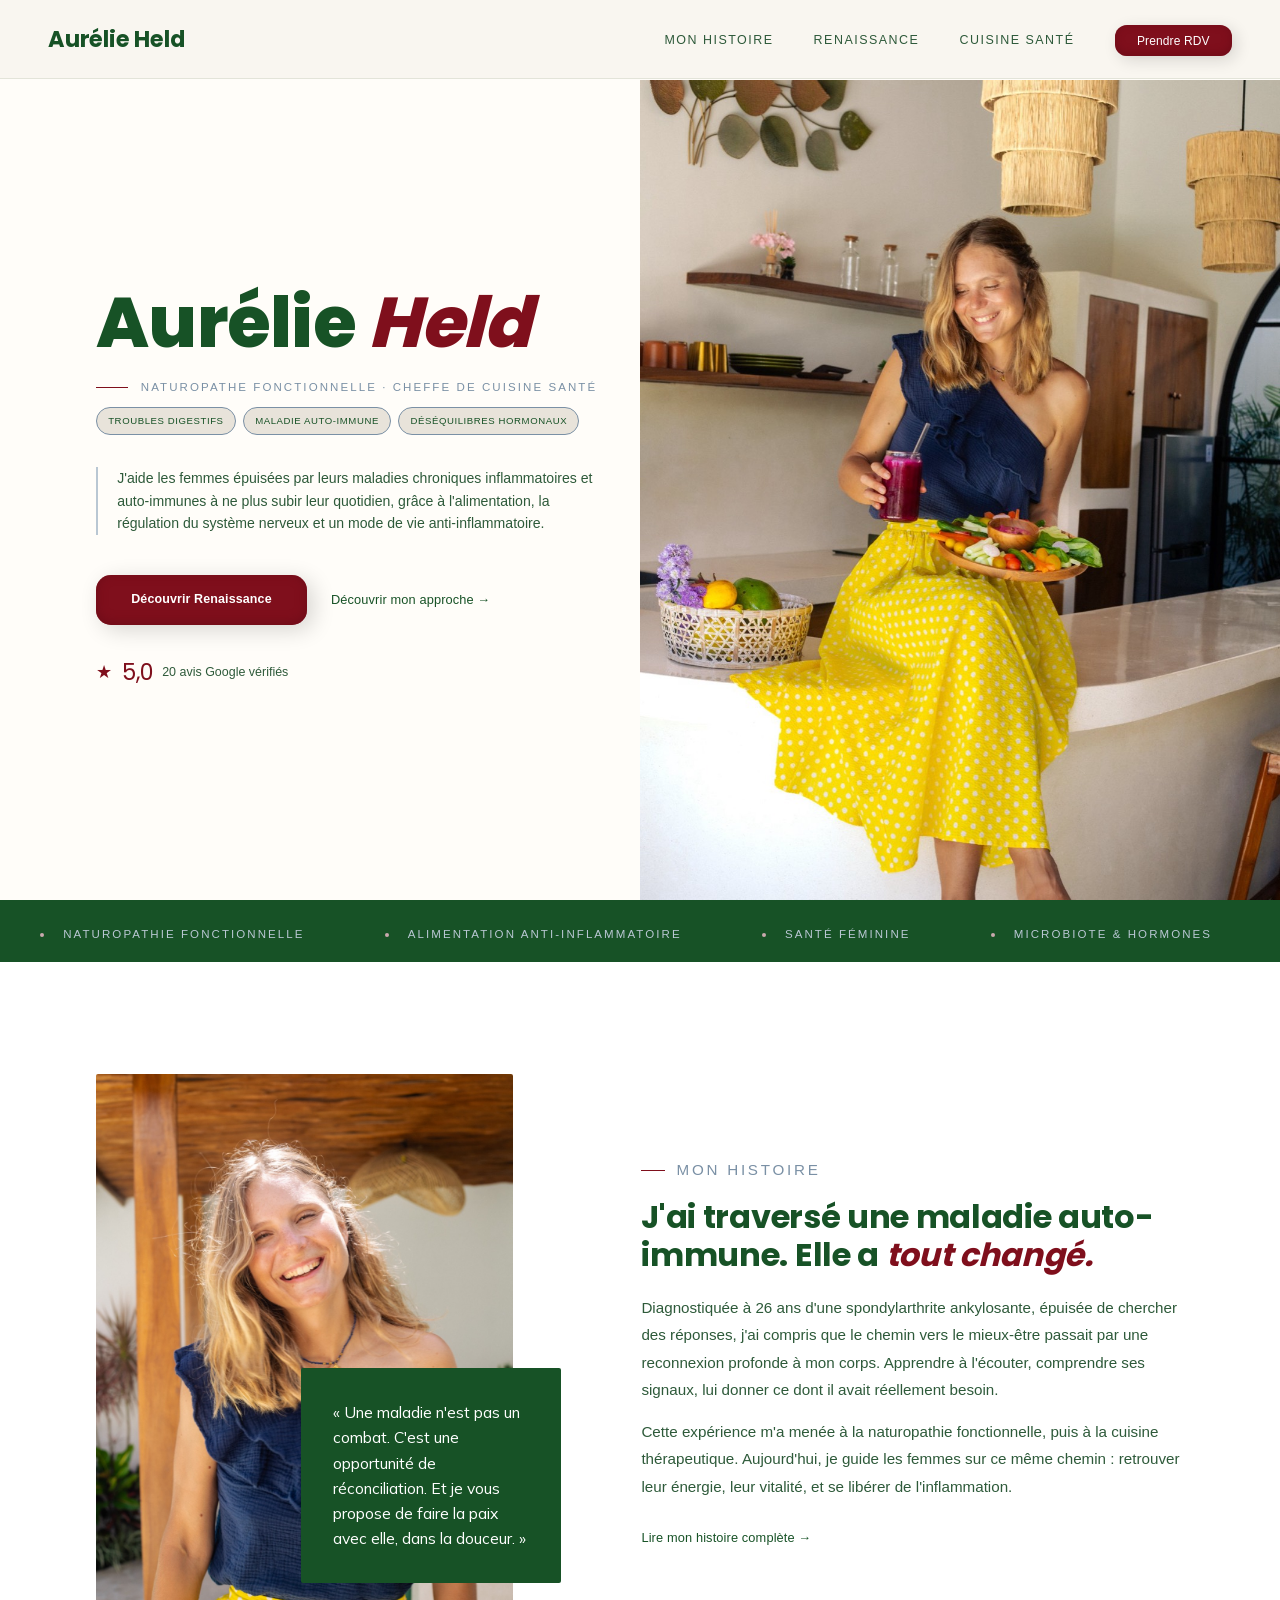
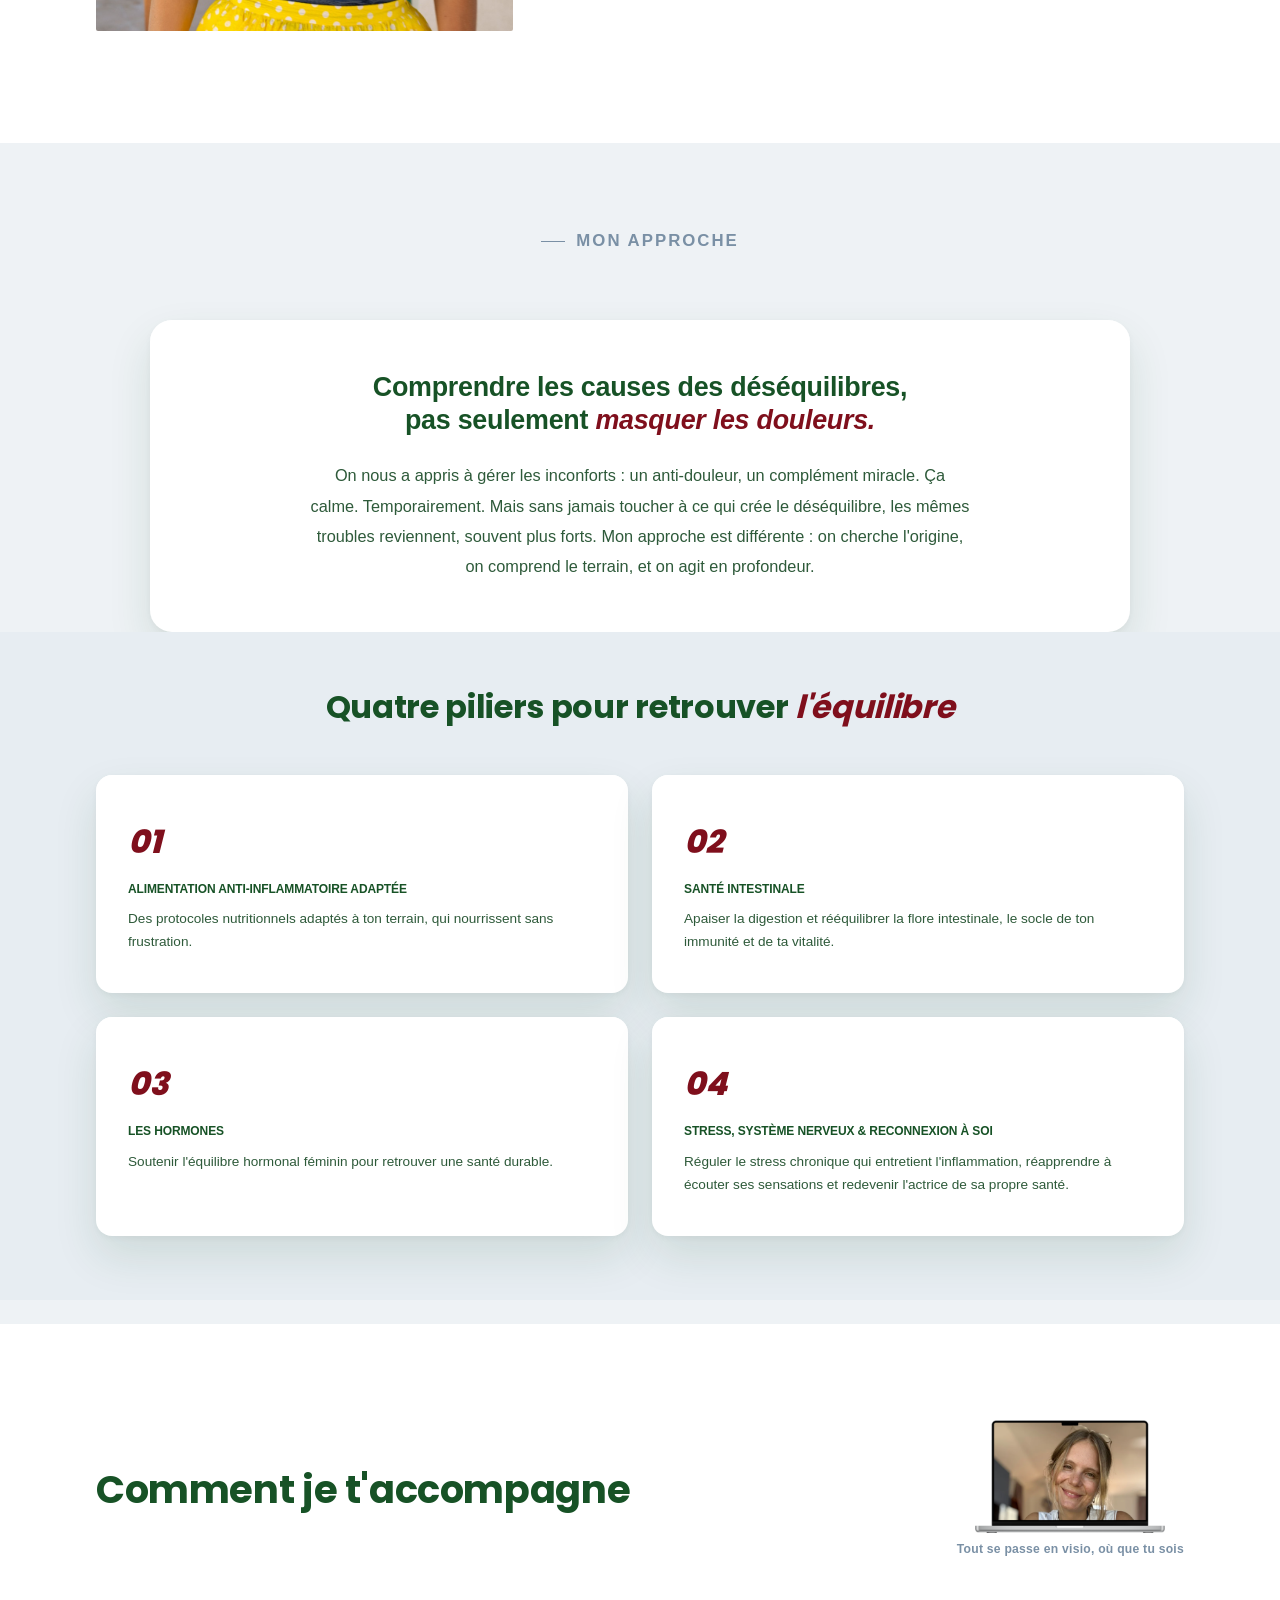
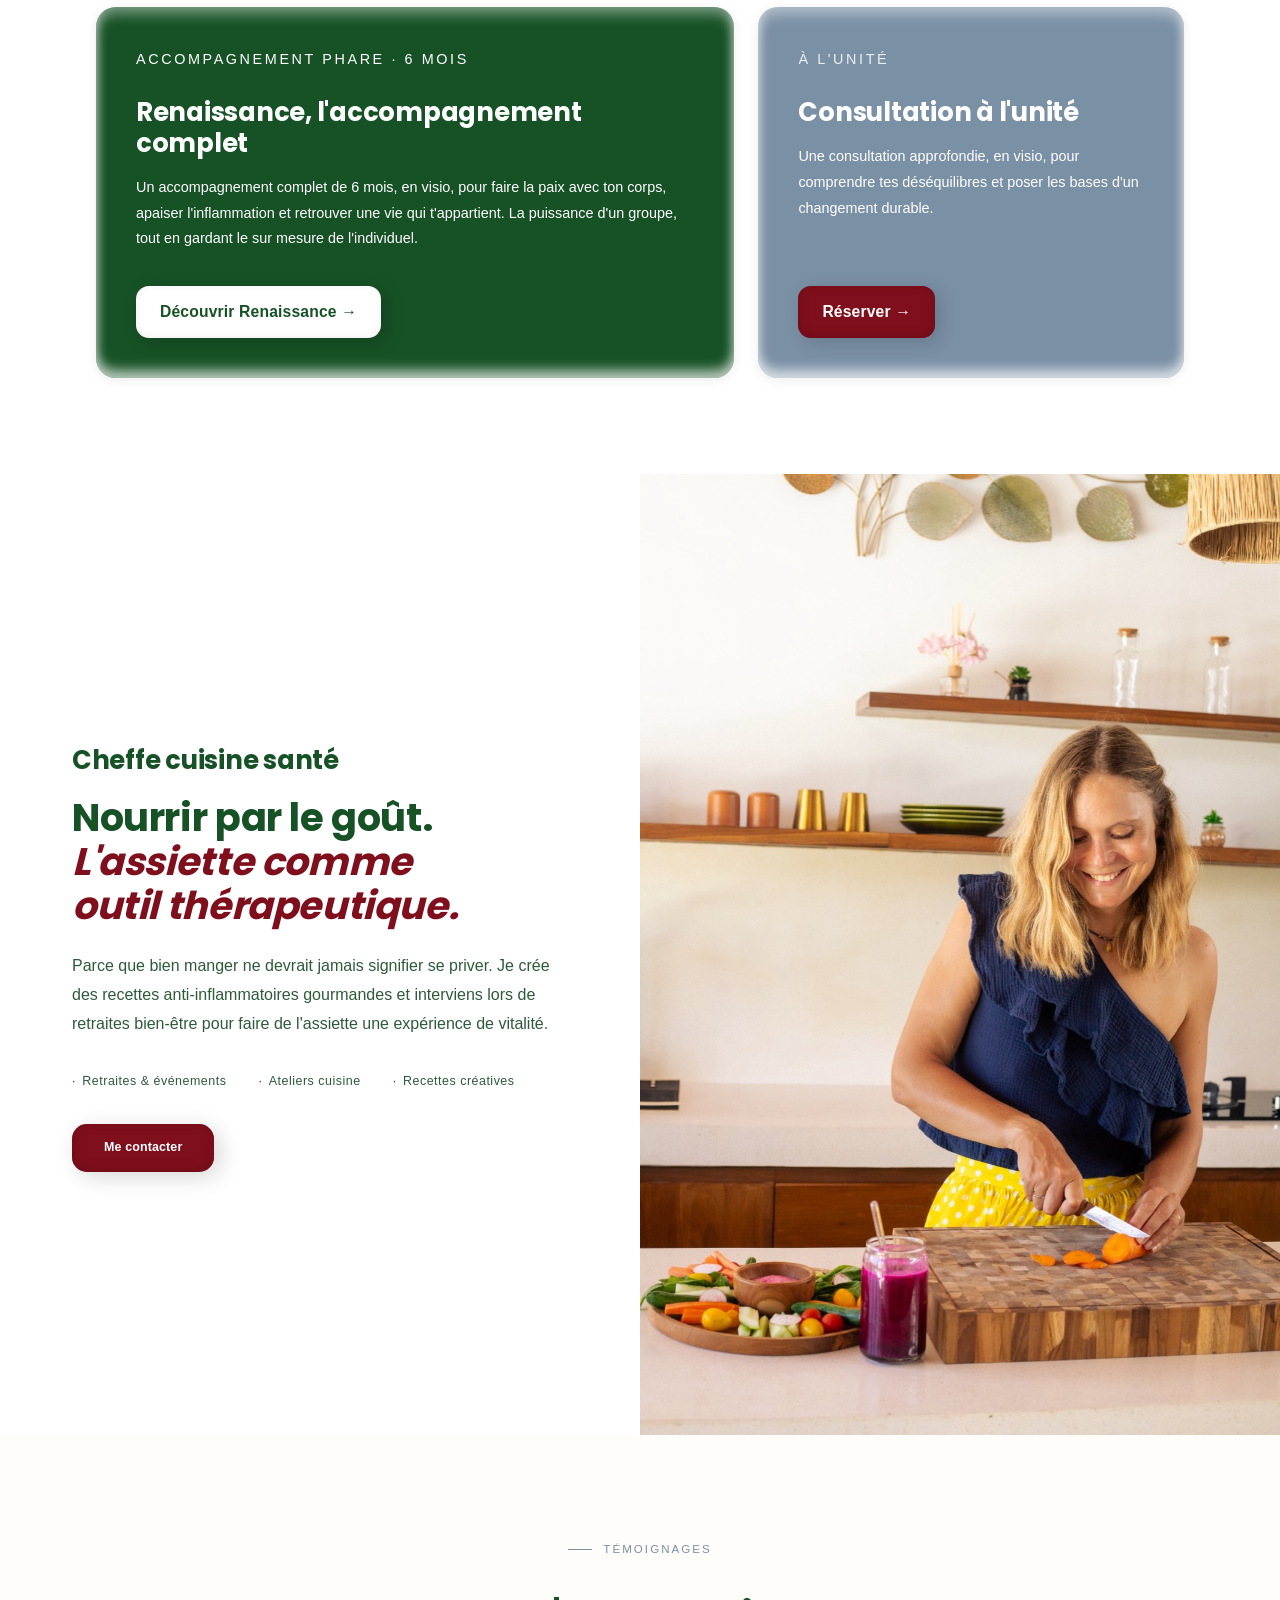
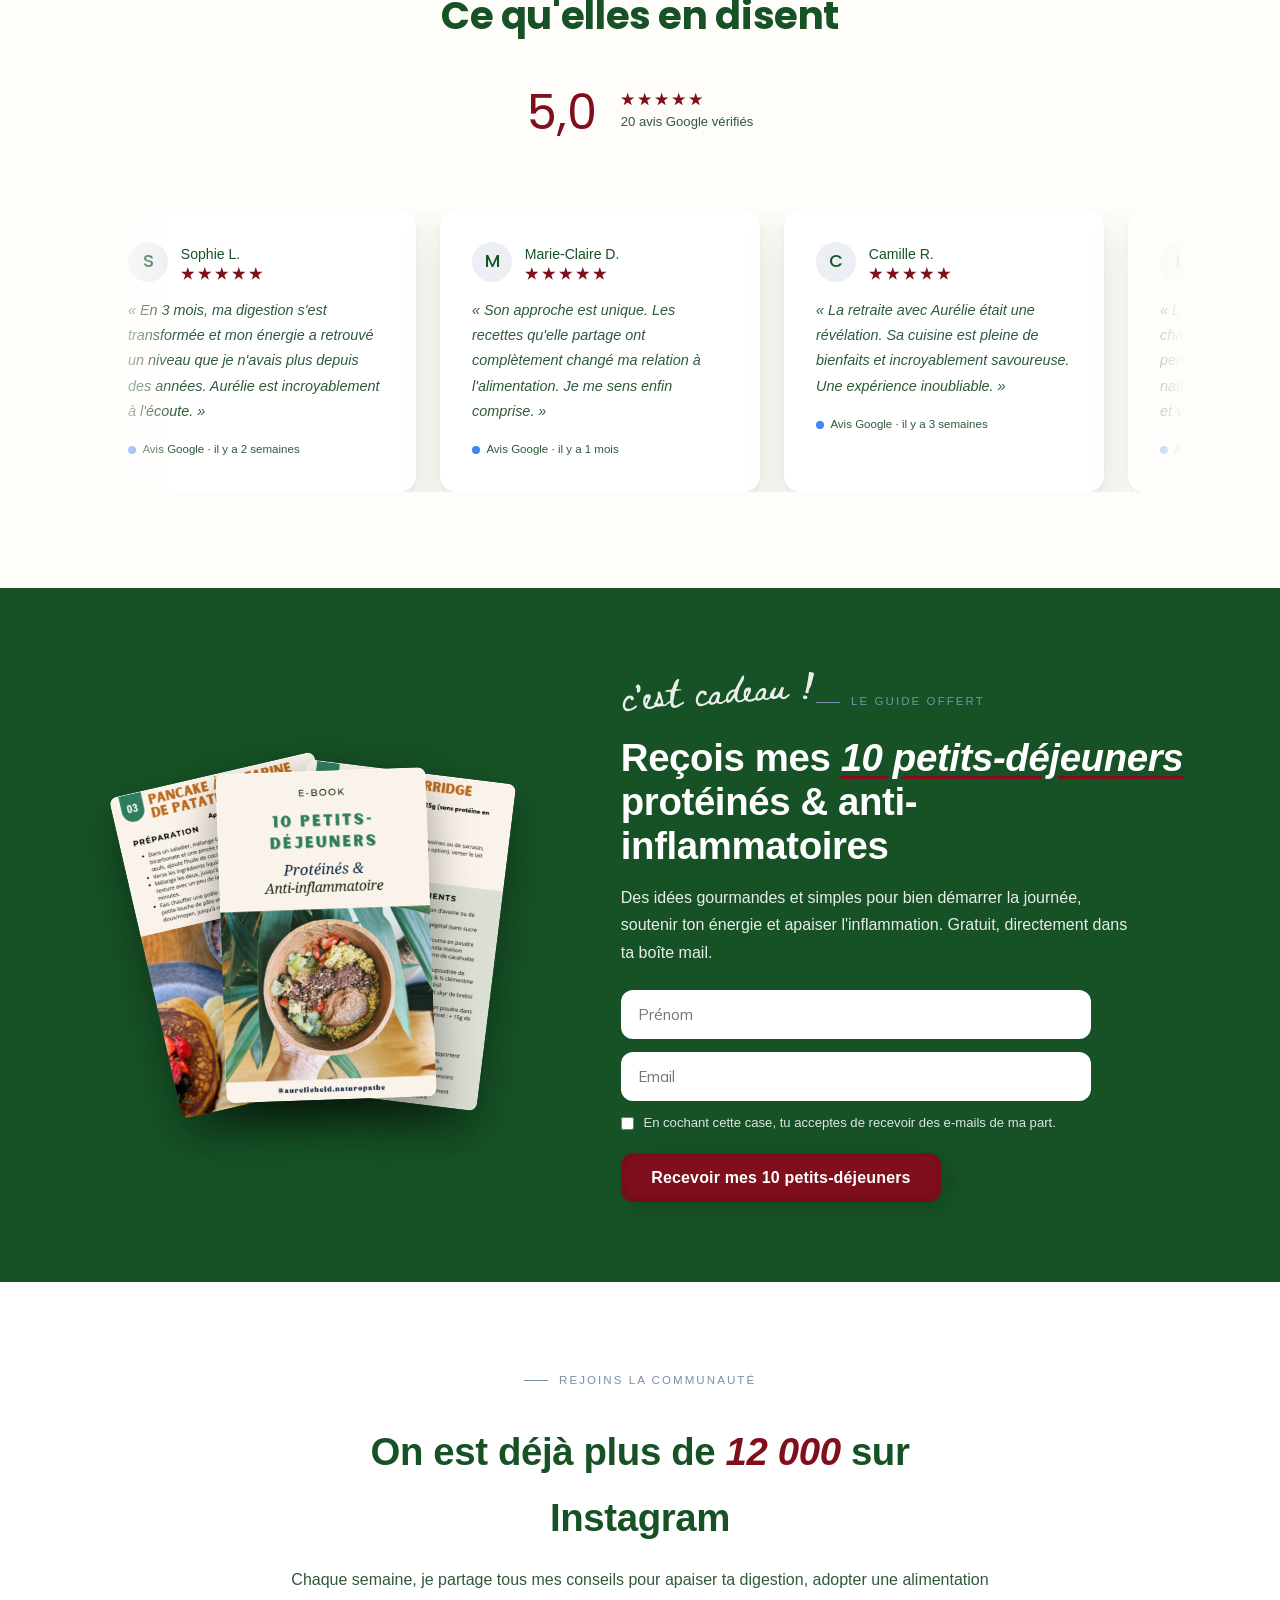
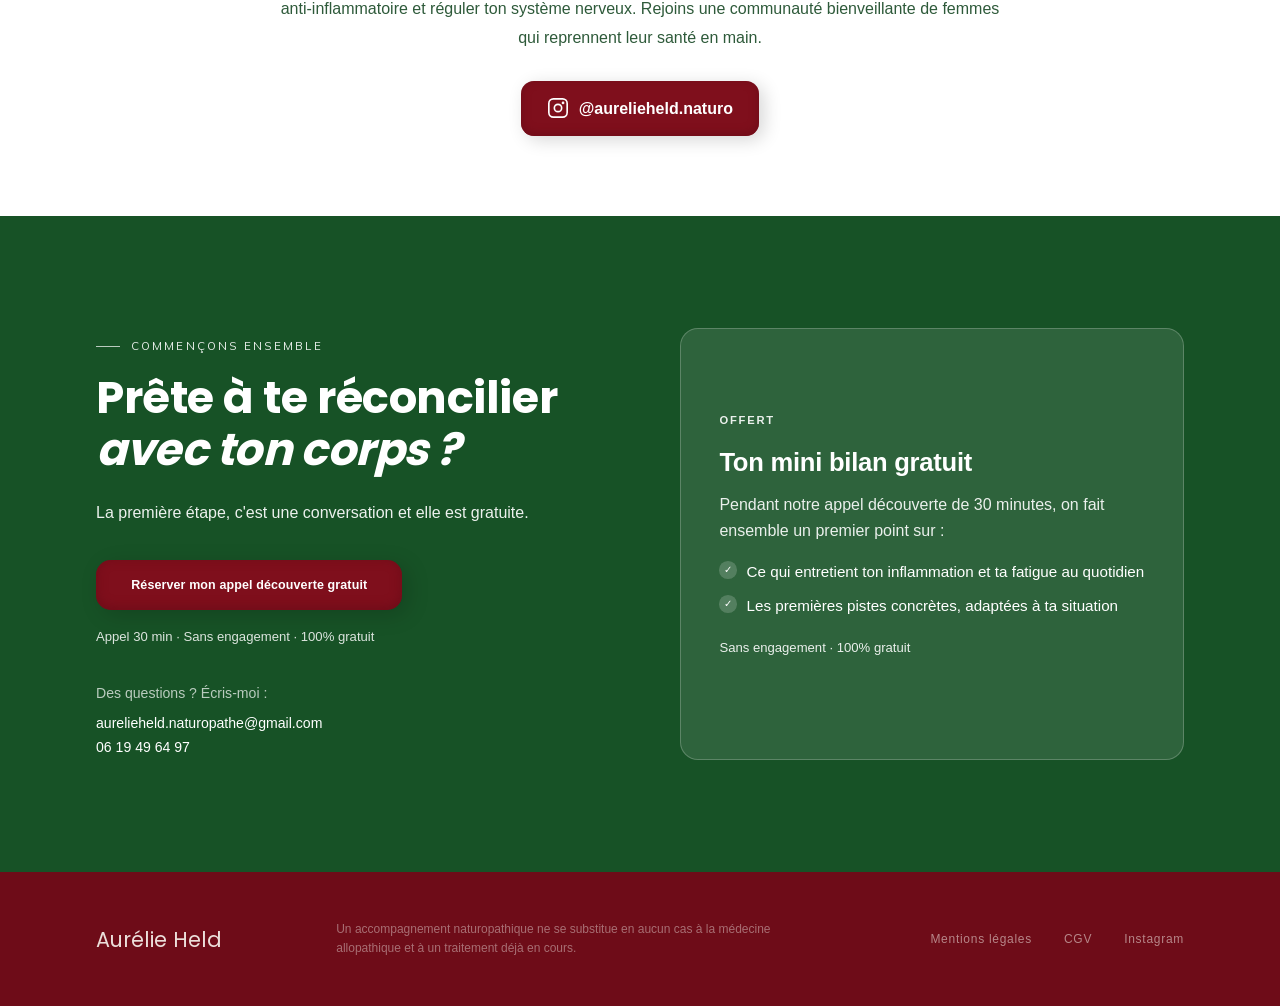
==== commit 047ecfea: "Nouvelle version du site : refonte DA, page Renaissance, consultation, SEO" ====
--- a/index.html
+++ b/index.html
@@ -1,1034 +1 @@
-<!DOCTYPE html>
-<html lang="fr">
-<head>
-<meta charset="UTF-8">
-<meta name="viewport" content="width=device-width, initial-scale=1.0">
-
-<!-- ── SEO PRIMAIRE ── -->
-<title>Aurélie Held — Naturopathe maladies auto-immunes, troubles digestifs et hormonaux</title>
-<meta name="description" content="Aurélie Held, naturopathe certifiée spécialisée dans les maladies auto-immunes, les troubles digestifs et les déséquilibres hormonaux. Accompagnement individuel en ligne sur-mesure. Programme RESET 4 mois.">
-<meta name="robots" content="index, follow">
-<link rel="canonical" href="https://aurelieheld.com/">
-
-<!-- ── OPEN GRAPH ── -->
-<meta property="og:type" content="website">
-<meta property="og:url" content="https://aurelieheld.com/">
-<meta property="og:title" content="Aurélie Held — Naturopathe maladies auto-immunes, troubles digestifs et hormonaux">
-<meta property="og:description" content="Naturopathe certifiée spécialisée dans les maladies auto-immunes, troubles digestifs et déséquilibres hormonaux. Elle a elle-même traversé une spondylarthrite ankylosante. Accompagnement en ligne sur-mesure.">
-<meta property="og:image" content="https://aurelieheld.com/hero.jpg">
-<meta property="og:locale" content="fr_FR">
-<meta property="og:site_name" content="Aurélie Held Naturopathe">
-
-<!-- ── TWITTER CARD ── -->
-<meta name="twitter:card" content="summary_large_image">
-<meta name="twitter:title" content="Aurélie Held — Naturopathe maladies auto-immunes et troubles digestifs">
-<meta name="twitter:description" content="Naturopathe certifiée spécialisée en maladies auto-immunes, troubles digestifs et déséquilibres hormonaux. Accompagnement naturopathique en ligne sur-mesure.">
-<meta name="twitter:image" content="https://aurelieheld.com/hero.jpg">
-
-<!-- ── SCHEMA.ORG ── -->
-<script type="application/ld+json">
-{
-  "@context": "https://schema.org",
-  "@graph": [
-    {
-      "@type": "WebSite",
-      "@id": "https://aurelieheld.com/#website",
-      "url": "https://aurelieheld.com",
-      "name": "Aurélie Held Naturopathe",
-      "description": "Naturopathe certifiée spécialisée dans les maladies auto-immunes, troubles digestifs et déséquilibres hormonaux",
-      "inLanguage": "fr-FR"
-    },
-    {
-      "@type": "WebPage",
-      "@id": "https://aurelieheld.com/#webpage",
-      "url": "https://aurelieheld.com/",
-      "name": "Aurélie Held — Naturopathe maladies auto-immunes, troubles digestifs et hormonaux",
-      "description": "Naturopathe certifiée spécialisée dans les maladies auto-immunes, les troubles digestifs et les déséquilibres hormonaux. Programme RESET, accompagnement individuel en ligne.",
-      "inLanguage": "fr-FR",
-      "isPartOf": { "@id": "https://aurelieheld.com/#website" },
-      "about": { "@id": "https://aurelieheld.com/#person" }
-    },
-    {
-      "@type": "Person",
-      "@id": "https://aurelieheld.com/#person",
-      "name": "Aurélie Held",
-      "jobTitle": "Naturopathe certifiée",
-      "description": "Naturopathe certifiée spécialisée dans les maladies auto-immunes, les troubles digestifs et les déséquilibres hormonaux. Formée à Euronature (1200h). A elle-même traversé une spondylarthrite ankylosante.",
-      "url": "https://aurelieheld.com",
-      "telephone": "+33619496497",
-      "email": "aurelieheld.naturopathe@gmail.com",
-      "address": {
-        "@type": "PostalAddress",
-        "streetAddress": "23 avenue Jean Jaurès",
-        "postalCode": "92140",
-        "addressLocality": "Clamart",
-        "addressCountry": "FR"
-      },
-      "sameAs": [
-        "https://www.instagram.com/aurelieheld.naturo/"
-      ],
-      "knowsAbout": [
-        "Maladies auto-immunes",
-        "Spondylarthrite ankylosante",
-        "Troubles digestifs chroniques",
-        "SIBO",
-        "Déséquilibres hormonaux",
-        "SOPK",
-        "Endométriose",
-        "Naturopathie fonctionnelle",
-        "Alimentation anti-inflammatoire",
-        "Microbiote intestinal"
-      ]
-    },
-    {
-      "@type": "MedicalBusiness",
-      "@id": "https://aurelieheld.com/#business",
-      "name": "Aurélie Held Naturopathe",
-      "description": "Cabinet de naturopathie fonctionnelle spécialisé dans les maladies auto-immunes, les troubles digestifs et les déséquilibres hormonaux. Consultations en ligne.",
-      "url": "https://aurelieheld.com",
-      "telephone": "+33619496497",
-      "email": "aurelieheld.naturopathe@gmail.com",
-      "priceRange": "110€ - 570€",
-      "currenciesAccepted": "EUR",
-      "openingHours": "Mo-Fr 09:00-18:00",
-      "address": {
-        "@type": "PostalAddress",
-        "streetAddress": "23 avenue Jean Jaurès",
-        "postalCode": "92140",
-        "addressLocality": "Clamart",
-        "addressCountry": "FR"
-      },
-      "aggregateRating": {
-        "@type": "AggregateRating",
-        "ratingValue": "5.0",
-        "reviewCount": "16",
-        "bestRating": "5"
-      }
-    }
-  ]
-}
-</script>
-
-<link rel="preconnect" href="https://fonts.googleapis.com">
-<link rel="preconnect" href="https://fonts.gstatic.com" crossorigin>
-<link href="https://fonts.googleapis.com/css2?family=Cormorant+Garamond:ital,wght@0,300;0,400;0,500;1,300;1,400&family=DM+Sans:wght@300;400;500&display=swap" rel="stylesheet">
-
-<style>
-/* ══════════════════════════════════════════
-   VARIABLES & RESET
-══════════════════════════════════════════ */
-:root {
-  --cream: #FAF7F2;
-  --warm-linen: #F2EDE4;
-  --terracotta: #C4705A;
-  --terracotta-light: #E8B5A4;
-  --terracotta-dark: #9E4E39;
-  --sage-light: #C5D0B8;
-  --sage-dark: #4A5E3C;
-  --sage-bg: #EDF1E8;
-  --bark: #3D3028;
-  --bark-mid: #6B5849;
-  --linen: #EDE8DF;
-  --linen-deep: #E0D8CC;
-  --green-reset: #5C7A48;
-  --green-strip: #4A5E3C;
-  --green-cta: #6B8F5A;
-  --gold: #C9A96E;
-}
-
-*, *::before, *::after { margin: 0; padding: 0; box-sizing: border-box; }
-html { scroll-behavior: smooth; }
-body { font-family: 'DM Sans', sans-serif; background: var(--cream); color: var(--bark); font-size: 16px; line-height: 1.7; overflow-x: hidden; }
-img { display: block; max-width: 100%; }
-a { text-decoration: none; color: inherit; }
-
-/* ══════════════════════════════════════════
-   ANIMATIONS
-══════════════════════════════════════════ */
-@keyframes fadeUp {
-  from { opacity: 0; transform: translateY(24px); }
-  to   { opacity: 1; transform: translateY(0); }
-}
-@keyframes fadeIn {
-  from { opacity: 0; }
-  to   { opacity: 1; }
-}
-@keyframes scrollLeft {
-  from { transform: translateX(0); }
-  to   { transform: translateX(-50%); }
-}
-@keyframes scrollAvis {
-  from { transform: translateX(0); }
-  to   { transform: translateX(-50%); }
-}
-@keyframes pulse {
-  0%, 100% { opacity: 1; }
-  50% { opacity: 0.6; }
-}
-
-.fade-up { animation: fadeUp 0.8s ease forwards; }
-.fade-up-2 { animation: fadeUp 0.8s 0.15s ease both; }
-.fade-up-3 { animation: fadeUp 0.8s 0.3s ease both; }
-.fade-up-4 { animation: fadeUp 0.8s 0.45s ease both; }
-.fade-up-5 { animation: fadeUp 0.8s 0.6s ease both; }
-
-/* ══════════════════════════════════════════
-   UTILITAIRES
-══════════════════════════════════════════ */
-.section-label {
-  display: inline-flex; align-items: center; gap: 0.7rem;
-  font-size: 0.68rem; letter-spacing: 0.22em; text-transform: uppercase;
-  color: var(--bark-mid); margin-bottom: 1.2rem;
-}
-.section-label::before {
-  content: ''; display: block; width: 24px; height: 1px; background: var(--terracotta);
-}
-
-/* ══════════════════════════════════════════
-   BOUTONS
-══════════════════════════════════════════ */
-.btn-primary {
-  background: var(--terracotta); color: white;
-  padding: 0.95rem 2.4rem;
-  font-size: 0.78rem; letter-spacing: 0.12em; text-transform: uppercase;
-  border-radius: 2px; display: inline-block;
-  transition: background 0.25s, transform 0.2s, box-shadow 0.2s;
-  border: none; cursor: pointer; font-family: 'DM Sans', sans-serif;
-}
-.btn-primary:hover { background: var(--terracotta-dark); transform: translateY(-1px); box-shadow: 0 8px 24px rgba(196,112,90,0.3); }
-
-.btn-ghost {
-  color: var(--bark); font-size: 0.78rem; letter-spacing: 0.1em;
-  text-transform: uppercase; display: inline-flex; align-items: center; gap: 0.5rem;
-  border-bottom: 1px solid rgba(61,48,40,0.35); padding-bottom: 2px;
-  transition: color 0.2s, border-color 0.2s;
-}
-.btn-ghost:hover { color: var(--terracotta); border-color: var(--terracotta); }
-
-.btn-ghost-light {
-  color: rgba(250,247,242,0.8); font-size: 0.78rem; letter-spacing: 0.1em;
-  text-transform: uppercase; display: inline-flex; align-items: center; gap: 0.5rem;
-  border-bottom: 1px solid rgba(250,247,242,0.35); padding-bottom: 2px;
-  transition: color 0.2s;
-}
-.btn-ghost-light:hover { color: var(--terracotta-light); }
-
-.btn-cream {
-  background: var(--cream); color: var(--green-reset);
-  padding: 0.9rem 2.2rem; font-size: 0.78rem; letter-spacing: 0.12em;
-  text-transform: uppercase; border-radius: 2px; display: inline-block;
-  font-weight: 500; transition: background 0.25s, transform 0.2s;
-  font-family: 'DM Sans', sans-serif;
-}
-.btn-cream:hover { background: var(--terracotta-light); transform: translateY(-1px); }
-
-/* ══════════════════════════════════════════
-   NAV
-══════════════════════════════════════════ */
-nav {
-  position: fixed; top: 0; left: 0; right: 0; z-index: 100;
-  display: flex; justify-content: space-between; align-items: center;
-  padding: 1.2rem 3rem;
-  background: rgba(250,247,242,0.96);
-  backdrop-filter: blur(12px);
-  border-bottom: 0.5px solid rgba(138,155,124,0.18);
-  transition: box-shadow 0.3s;
-}
-nav.scrolled { box-shadow: 0 2px 20px rgba(61,48,40,0.08); }
-.nav-logo { font-family: 'Cormorant Garamond', serif; font-size: 1.35rem; font-weight: 400; color: var(--bark); }
-.nav-links { display: flex; gap: 2.5rem; list-style: none; align-items: center; }
-.nav-links a { font-size: 0.75rem; letter-spacing: 0.12em; text-transform: uppercase; color: var(--bark-mid); transition: color 0.2s; }
-.nav-links a:hover { color: var(--terracotta); }
-.nav-cta {
-  background: var(--terracotta) !important; color: white !important;
-  padding: 0.55rem 1.4rem; border-radius: 2px;
-  font-size: 0.73rem !important; letter-spacing: 0.1em !important;
-  transition: background 0.2s !important;
-}
-.nav-cta:hover { background: var(--terracotta-dark) !important; }
-
-/* ══════════════════════════════════════════
-   HERO
-══════════════════════════════════════════ */
-.hero {
-  min-height: 100vh;
-  display: grid; grid-template-columns: 1fr 1fr;
-  padding-top: 5rem;
-  background: var(--cream);
-  position: relative;
-  overflow: hidden;
-}
-
-/* Texture subtile en background */
-.hero::before {
-  content: '';
-  position: absolute; inset: 0;
-  background: radial-gradient(ellipse at 20% 80%, rgba(196,112,90,0.04) 0%, transparent 60%),
-              radial-gradient(ellipse at 80% 20%, rgba(74,94,60,0.04) 0%, transparent 60%);
-  pointer-events: none;
-}
-
-.hero-left {
-  display: flex; flex-direction: column; justify-content: center;
-  padding: 5rem 4rem 5rem 6rem;
-  position: relative; z-index: 1;
-}
-
-.hero-eyebrow {
-  font-size: 0.68rem; letter-spacing: 0.22em; text-transform: uppercase;
-  color: var(--bark-mid); margin-bottom: 1.4rem; margin-top: 0.6rem;
-  display: flex; align-items: center; gap: 0.8rem;
-}
-
-.hero-name {
-  font-family: 'Cormorant Garamond', serif;
-  font-size: clamp(3.5rem, 6vw, 6rem);
-  font-weight: 300; line-height: 0.95;
-  color: var(--bark); margin-bottom: 1.4rem;
-  letter-spacing: -0.01em;
-}
-
-.hero-specialite {
-  font-family: 'Cormorant Garamond', serif;
-  font-size: 1.25rem; font-weight: 300; font-style: italic;
-  color: var(--bark-mid); margin-bottom: 1.4rem; line-height: 1.4;
-}
-
-.hero-pills {
-  display: flex; gap: 0.5rem; flex-wrap: wrap; margin-bottom: 2rem;
-}
-.hero-pill {
-  font-size: 0.65rem; letter-spacing: 0.1em; text-transform: uppercase;
-  color: var(--bark-mid); background: white;
-  padding: 0.38rem 0.9rem; border-radius: 30px;
-  border: 0.5px solid var(--linen-deep);
-  transition: border-color 0.2s, color 0.2s;
-}
-.hero-pill:hover { border-color: var(--terracotta); color: var(--terracotta); }
-
-.hero-sub {
-  font-size: 1rem; color: var(--bark-mid);
-  max-width: 400px; line-height: 1.85;
-  margin-bottom: 2.5rem;
-  border-left: 2px solid var(--sage-light); padding-left: 1.3rem;
-}
-
-.hero-actions { display: flex; gap: 1.2rem; align-items: center; flex-wrap: wrap; }
-
-.hero-trust {
-  display: flex; align-items: center; gap: 0.8rem;
-  margin-top: 2rem; padding-top: 1.5rem;
-  border-top: 0.5px solid var(--linen-deep);
-}
-.hero-trust-stars { display: flex; gap: 2px; }
-.hero-trust-star { width: 13px; height: 13px; background: #FBBC04; clip-path: polygon(50% 0%,61% 35%,98% 35%,68% 57%,79% 91%,50% 70%,21% 91%,32% 57%,2% 35%,39% 35%); }
-.hero-trust-score { font-family: 'Cormorant Garamond', serif; font-size: 1.5rem; font-weight: 300; color: var(--bark); line-height: 1; }
-.hero-trust-text { font-size: 0.78rem; color: var(--bark-mid); line-height: 1.4; }
-.hero-trust-text strong { color: var(--bark); font-weight: 500; display: block; }
-
-.hero-right {
-  position: relative; overflow: hidden;
-  background: var(--linen);
-}
-.hero-right img {
-  width: 100%; height: 100%;
-  object-fit: cover; object-position: center 15%;
-  display: block;
-  transition: transform 0.6s ease;
-}
-.hero-right:hover img { transform: scale(1.02); }
-
-/* ══════════════════════════════════════════
-   SCROLL STRIP
-══════════════════════════════════════════ */
-.scroll-strip { background: var(--green-strip); padding: 1rem 0; overflow: hidden; white-space: nowrap; }
-.scroll-track { display: inline-flex; animation: scrollLeft 30s linear infinite; }
-.scroll-track:hover { animation-play-state: paused; }
-.scroll-item { display: inline-flex; align-items: center; gap: 1.2rem; font-size: 0.68rem; letter-spacing: 0.2em; text-transform: uppercase; color: var(--sage-light); padding: 0 2.5rem; }
-.scroll-dot { width: 3px; height: 3px; border-radius: 50%; background: var(--terracotta-light); flex-shrink: 0; }
-
-/* ══════════════════════════════════════════
-   MON HISTOIRE
-══════════════════════════════════════════ */
-.story {
-  padding: 7rem 6rem;
-  display: grid; grid-template-columns: 1fr 1.2fr;
-  gap: 7rem; align-items: center;
-  background: var(--warm-linen);
-}
-.story-visual { position: relative; }
-.story-visual img {
-  width: 100%; aspect-ratio: 3/4;
-  object-fit: cover; object-position: center top;
-  border-radius: 2px; display: block;
-  filter: brightness(0.97) saturate(1.05);
-}
-.story-quote-box {
-  position: absolute; right: -2.5rem; bottom: 3rem;
-  background: var(--terracotta);
-  padding: 1.8rem 2rem; max-width: 240px; border-radius: 2px;
-  box-shadow: 0 16px 48px rgba(196,112,90,0.25);
-}
-.story-quote-box p {
-  font-family: 'Cormorant Garamond', serif;
-  font-size: 1rem; font-style: italic; font-weight: 300;
-  color: white; line-height: 1.6;
-}
-.story-content { display: flex; flex-direction: column; }
-.story-label {
-  font-size: 0.68rem; letter-spacing: 0.22em; text-transform: uppercase;
-  color: var(--terracotta); margin-bottom: 1.2rem;
-  display: flex; align-items: center; gap: 0.7rem;
-}
-.story-label::before { content: ''; display: block; width: 24px; height: 1px; background: var(--terracotta); }
-.story-content h2 {
-  font-family: 'Cormorant Garamond', serif;
-  font-size: clamp(1.8rem, 2.8vw, 2.8rem);
-  font-weight: 300; line-height: 1.15; color: var(--bark); margin-bottom: 1.5rem;
-}
-.story-content h2 em { color: var(--terracotta); font-style: italic; }
-.story-content p { color: var(--bark-mid); margin-bottom: 1rem; line-height: 1.85; font-size: 0.96rem; }
-.story-link {
-  display: inline-flex; align-items: center; gap: 0.5rem;
-  color: var(--bark); font-size: 0.78rem; letter-spacing: 0.1em;
-  text-transform: uppercase; margin-top: 1rem;
-  border-bottom: 1px solid rgba(61,48,40,0.3); padding-bottom: 2px;
-  transition: color 0.2s;
-}
-.story-link:hover { color: var(--terracotta); }
-
-/* ══════════════════════════════════════════
-   MON APPROCHE — bloc unifié premium
-══════════════════════════════════════════ */
-.approche { background: var(--linen); }
-
-.approche-header {
-  padding: 6rem 8rem 4rem;
-  text-align: center;
-  max-width: 900px; margin: 0 auto;
-}
-.approche-header h2 {
-  font-family: 'Cormorant Garamond', serif;
-  font-size: clamp(2.2rem, 3.5vw, 3.4rem);
-  font-weight: 300; line-height: 1.15; color: var(--bark);
-  margin-top: 1rem; margin-bottom: 1.5rem;
-}
-.approche-header h2 em { color: var(--terracotta); font-style: italic; }
-.approche-header p { color: var(--bark-mid); line-height: 1.9; font-size: 0.97rem; max-width: 680px; margin: 0 auto; }
-
-/* Piliers — 4 colonnes sur fond crème */
-.piliers-wrap { background: var(--cream); padding: 3.5rem 6rem 4.5rem; }
-.piliers-intro { text-align: center; margin-bottom: 3rem; }
-.piliers-intro h3 {
-  font-family: 'Cormorant Garamond', serif;
-  font-size: clamp(1.6rem, 2.5vw, 2.2rem);
-  font-weight: 300; color: var(--bark);
-}
-.piliers-intro h3 em { font-style: italic; color: var(--terracotta); }
-.piliers-grid { display: grid; grid-template-columns: repeat(4, 1fr); gap: 1.5rem; }
-.pilier {
-  padding: 2.2rem 1.8rem;
-  background: white;
-  border: 0.5px solid var(--linen);
-  border-radius: 3px;
-  transition: box-shadow 0.25s, transform 0.25s, border-color 0.25s;
-  cursor: default;
-}
-.pilier:hover {
-  box-shadow: 0 12px 40px rgba(61,48,40,0.08);
-  transform: translateY(-4px);
-  border-color: var(--terracotta-light);
-}
-.pilier-num {
-  font-family: 'Cormorant Garamond', serif;
-  font-size: 2.2rem; font-weight: 300; font-style: italic;
-  color: var(--terracotta); margin-bottom: 0.8rem; line-height: 1;
-}
-.pilier h4 {
-  font-size: 0.72rem; font-weight: 500; letter-spacing: 0.12em;
-  text-transform: uppercase; color: var(--bark); margin-bottom: 0.6rem;
-}
-.pilier p { font-size: 0.85rem; color: var(--bark-mid); line-height: 1.75; }
-.pilier-icon { font-size: 1.4rem; margin-bottom: 0.8rem; display: block; }
-
-/* ══════════════════════════════════════════
-   RESET
-══════════════════════════════════════════ */
-.reset-section {
-  background: var(--green-reset);
-  padding: 7rem 6rem;
-  display: grid; grid-template-columns: 1fr 1fr;
-  gap: 6rem; align-items: center;
-  position: relative; overflow: hidden;
-}
-.reset-section::before {
-  content: 'RESET';
-  position: absolute; right: -2rem; top: 50%;
-  transform: translateY(-50%);
-  font-family: 'Cormorant Garamond', serif;
-  font-size: 18rem; font-weight: 300;
-  color: rgba(255,255,255,0.04);
-  line-height: 1; pointer-events: none;
-  user-select: none;
-}
-.reset-label {
-  font-size: 0.68rem; letter-spacing: 0.22em; text-transform: uppercase;
-  color: rgba(250,247,242,0.6); margin-bottom: 1.2rem;
-  display: flex; align-items: center; gap: 0.7rem;
-}
-.reset-label::before { content: ''; width: 24px; height: 1px; background: var(--terracotta-light); display: block; }
-.reset-section h2 {
-  font-family: 'Cormorant Garamond', serif;
-  font-size: clamp(2.2rem, 3.8vw, 4rem);
-  font-weight: 300; color: var(--cream); line-height: 1.05; margin-bottom: 1.5rem;
-}
-.reset-section h2 em { color: var(--terracotta-light); font-style: italic; }
-.reset-desc { color: rgba(250,247,242,0.75); margin-bottom: 2rem; line-height: 1.85; font-size: 0.97rem; }
-.reset-price-wrap { display: flex; align-items: baseline; gap: 0.8rem; margin-bottom: 0.5rem; }
-.reset-price {
-  font-family: 'Cormorant Garamond', serif;
-  font-size: 3.5rem; font-weight: 300; color: var(--cream); line-height: 1;
-}
-.reset-price-label { font-size: 0.75rem; color: rgba(250,247,242,0.5); letter-spacing: 0.1em; text-transform: uppercase; }
-.reset-actions { display: flex; gap: 1rem; flex-wrap: wrap; margin-top: 2rem; }
-
-.reset-card {
-  background: rgba(255,255,255,0.08);
-  border: 0.5px solid rgba(255,255,255,0.18);
-  border-radius: 4px; padding: 2.8rem;
-  backdrop-filter: blur(10px);
-  position: relative; z-index: 1;
-}
-.reset-card h3 {
-  font-family: 'Cormorant Garamond', serif;
-  font-size: 1.5rem; font-weight: 400; color: var(--cream);
-  margin-bottom: 2rem;
-}
-.reset-items { list-style: none; display: flex; flex-direction: column; gap: 1.3rem; }
-.reset-items li {
-  display: flex; align-items: flex-start; gap: 1rem;
-  color: rgba(250,247,242,0.85); font-size: 0.93rem; line-height: 1.65;
-}
-.reset-check {
-  width: 20px; height: 20px; border-radius: 50%;
-  background: var(--terracotta); flex-shrink: 0;
-  display: flex; align-items: center; justify-content: center; margin-top: 2px;
-}
-.reset-check::after { content: '✓'; color: white; font-size: 0.62rem; font-weight: 700; }
-.reset-format {
-  margin-top: 2.2rem; padding-top: 1.8rem;
-  border-top: 0.5px solid rgba(255,255,255,0.15);
-  display: flex; gap: 2.5rem;
-}
-.reset-format-item .num {
-  font-family: 'Cormorant Garamond', serif;
-  font-size: 2.2rem; font-weight: 300; color: var(--terracotta-light); line-height: 1;
-}
-.reset-format-item .lbl { font-size: 0.68rem; color: rgba(250,247,242,0.45); letter-spacing: 0.1em; text-transform: uppercase; margin-top: 0.2rem; }
-
-/* ══════════════════════════════════════════
-   LISTE D'ATTENTE
-══════════════════════════════════════════ */
-.waitlist {
-  background: var(--bark);
-  padding: 6rem;
-  text-align: center;
-  position: relative; overflow: hidden;
-}
-.waitlist::before {
-  content: '';
-  position: absolute; inset: 0;
-  background: radial-gradient(ellipse at 50% 0%, rgba(196,112,90,0.12) 0%, transparent 60%);
-  pointer-events: none;
-}
-.waitlist .section-label { justify-content: center; color: rgba(250,247,242,0.45); }
-.waitlist .section-label::before { background: var(--terracotta-light); }
-.waitlist h2 {
-  font-family: 'Cormorant Garamond', serif;
-  font-size: clamp(2.2rem, 4vw, 4rem);
-  font-weight: 300; color: var(--cream); line-height: 1.1;
-  max-width: 700px; margin: 0 auto 1.5rem;
-  position: relative; z-index: 1;
-}
-.waitlist h2 em { color: var(--terracotta-light); font-style: italic; }
-.waitlist-sub {
-  color: rgba(250,247,242,0.65); font-size: 1rem; line-height: 1.8;
-  max-width: 520px; margin: 0 auto 3rem;
-  position: relative; z-index: 1;
-}
-.waitlist-form {
-  display: flex; gap: 0; max-width: 480px;
-  margin: 0 auto 1.2rem;
-  box-shadow: 0 8px 32px rgba(0,0,0,0.2);
-  border-radius: 3px; overflow: hidden;
-  position: relative; z-index: 1;
-}
-.waitlist-input {
-  flex: 1; padding: 1rem 1.5rem;
-  font-family: 'DM Sans', sans-serif; font-size: 0.9rem;
-  border: none; outline: none;
-  background: rgba(255,255,255,0.95); color: var(--bark);
-}
-.waitlist-input::placeholder { color: var(--bark-mid); }
-.waitlist-btn {
-  background: var(--terracotta); color: white;
-  padding: 1rem 2rem; border: none; cursor: pointer;
-  font-family: 'DM Sans', sans-serif;
-  font-size: 0.75rem; letter-spacing: 0.12em; text-transform: uppercase;
-  transition: background 0.2s; white-space: nowrap;
-}
-.waitlist-btn:hover { background: var(--terracotta-dark); }
-.waitlist-note {
-  font-size: 0.75rem; color: rgba(250,247,242,0.4);
-  position: relative; z-index: 1;
-}
-.waitlist-stats {
-  display: flex; gap: 3rem; justify-content: center;
-  margin-top: 3.5rem; padding-top: 3rem;
-  border-top: 0.5px solid rgba(255,255,255,0.08);
-  position: relative; z-index: 1;
-}
-.waitlist-stat .num {
-  font-family: 'Cormorant Garamond', serif;
-  font-size: 2.8rem; font-weight: 300; color: var(--terracotta-light);
-  line-height: 1; display: block;
-}
-.waitlist-stat .lbl { font-size: 0.72rem; color: rgba(250,247,242,0.45); letter-spacing: 0.1em; text-transform: uppercase; }
-
-/* ══════════════════════════════════════════
-   CUISINE SANTÉ
-══════════════════════════════════════════ */
-.cuisine {
-  background: var(--cream);
-  display: grid; grid-template-columns: 1fr 1fr;
-  min-height: 560px;
-}
-.cuisine-content {
-  display: flex; flex-direction: column; justify-content: center;
-  padding: 5.5rem 5rem;
-}
-.cuisine-eyebrow { font-size: 0.68rem; letter-spacing: 0.2em; text-transform: uppercase; color: var(--terracotta); font-style: italic; margin-bottom: 0.5rem; }
-.cuisine-sublabel { font-size: 0.68rem; letter-spacing: 0.2em; text-transform: uppercase; color: var(--bark-mid); margin-bottom: 1.5rem; }
-.cuisine-content h2 {
-  font-family: 'Cormorant Garamond', serif;
-  font-size: clamp(2rem, 3.2vw, 3.2rem);
-  font-weight: 300; color: var(--bark); line-height: 1.12; margin-bottom: 1.5rem;
-}
-.cuisine-content h2 em { color: var(--terracotta); font-style: italic; }
-.cuisine-content p { color: var(--bark-mid); margin-bottom: 1rem; line-height: 1.85; font-size: 0.96rem; }
-.cuisine-services { display: flex; gap: 0; margin: 1.2rem 0 2rem; flex-direction: column; }
-.cuisine-service { font-size: 0.8rem; color: var(--bark-mid); padding: 0.4rem 0; display: flex; align-items: center; gap: 0.7rem; border-bottom: 0.5px solid var(--linen-deep); }
-.cuisine-service:first-child { border-top: 0.5px solid var(--linen-deep); }
-.cuisine-service::before { content: ''; width: 4px; height: 4px; border-radius: 50%; background: var(--terracotta); flex-shrink: 0; }
-.cuisine-btns { display: flex; gap: 1rem; flex-wrap: wrap; }
-.btn-sage { background: var(--sage-dark); color: var(--cream); padding: 0.85rem 2rem; font-size: 0.75rem; letter-spacing: 0.12em; text-transform: uppercase; border-radius: 2px; display: inline-block; transition: background 0.25s; font-family: 'DM Sans', sans-serif; }
-.btn-sage:hover { background: var(--bark); }
-.btn-sage-outline { color: var(--sage-dark); font-size: 0.75rem; letter-spacing: 0.1em; text-transform: uppercase; display: inline-flex; align-items: center; gap: 0.5rem; padding-bottom: 2px; border-bottom: 1px solid var(--sage-dark); transition: color 0.2s; }
-.btn-sage-outline:hover { color: var(--terracotta); border-color: var(--terracotta); }
-.cuisine-photo { overflow: hidden; position: relative; }
-.cuisine-photo img { width: 100%; height: 100%; object-fit: cover; display: block; transition: transform 0.6s ease; }
-.cuisine-photo:hover img { transform: scale(1.03); }
-
-/* ══════════════════════════════════════════
-   AVIS GOOGLE
-══════════════════════════════════════════ */
-.avis { background: var(--warm-linen); padding: 6rem; overflow: hidden; }
-.avis-header { text-align: center; margin-bottom: 4rem; }
-.avis-header h2 {
-  font-family: 'Cormorant Garamond', serif;
-  font-size: clamp(2rem, 3vw, 3rem);
-  font-weight: 300; color: var(--bark); margin-bottom: 1.5rem;
-}
-.avis-google-badge { display: flex; align-items: center; gap: 1.5rem; justify-content: center; margin-top: 1.5rem; }
-.avis-score { font-family: 'Cormorant Garamond', serif; font-size: 3.5rem; font-weight: 300; color: var(--bark); line-height: 1; }
-.avis-meta { display: flex; flex-direction: column; gap: 0.3rem; }
-.stars-row { display: flex; gap: 3px; }
-.star { width: 15px; height: 15px; clip-path: polygon(50% 0%,61% 35%,98% 35%,68% 57%,79% 91%,50% 70%,21% 91%,32% 57%,2% 35%,39% 35%); background: #FBBC04; }
-.avis-count { font-size: 0.82rem; color: var(--bark-mid); margin-top: 0.2rem; }
-.avis-track-wrap { overflow: hidden; position: relative; }
-.avis-track-wrap::before, .avis-track-wrap::after { content: ''; position: absolute; top: 0; bottom: 0; width: 100px; z-index: 2; pointer-events: none; }
-.avis-track-wrap::before { left: 0; background: linear-gradient(to right, var(--warm-linen), transparent); }
-.avis-track-wrap::after { right: 0; background: linear-gradient(to left, var(--warm-linen), transparent); }
-.avis-track { display: flex; gap: 1.5rem; animation: scrollAvis 40s linear infinite; width: max-content; }
-.avis-track:hover { animation-play-state: paused; }
-.avis-card { background: white; border: 0.5px solid var(--linen-deep); border-radius: 6px; padding: 2rem; width: 330px; flex-shrink: 0; transition: box-shadow 0.2s; }
-.avis-card:hover { box-shadow: 0 8px 32px rgba(61,48,40,0.08); }
-.avis-top { display: flex; align-items: center; gap: 0.8rem; margin-bottom: 1rem; }
-.avis-avatar { width: 42px; height: 42px; border-radius: 50%; background: var(--sage-bg); display: flex; align-items: center; justify-content: center; font-family: 'Cormorant Garamond', serif; font-size: 1.2rem; color: var(--sage-dark); font-weight: 500; }
-.avis-name { font-size: 0.88rem; font-weight: 500; color: var(--bark); }
-.avis-text { font-size: 0.9rem; color: var(--bark-mid); line-height: 1.75; font-style: italic; }
-.avis-google-line { display: flex; align-items: center; gap: 0.4rem; margin-top: 1rem; font-size: 0.7rem; color: var(--bark-mid); }
-.google-dot { width: 8px; height: 8px; border-radius: 50%; background: #4285F4; flex-shrink: 0; }
-
-/* ══════════════════════════════════════════
-   INSTAGRAM
-══════════════════════════════════════════ */
-.instagram { background: var(--cream); padding: 5rem 6rem; }
-.instagram-header { display: flex; justify-content: space-between; align-items: flex-end; margin-bottom: 2rem; }
-.instagram-header h2 { font-family: 'Cormorant Garamond', serif; font-size: clamp(1.6rem, 2.5vw, 2.4rem); font-weight: 300; color: var(--bark); }
-.instagram-handle { font-size: 0.8rem; color: var(--bark-mid); letter-spacing: 0.06em; border-bottom: 1px solid var(--linen-deep); padding-bottom: 2px; transition: color 0.2s, border-color 0.2s; }
-.instagram-handle:hover { color: var(--terracotta); border-color: var(--terracotta); }
-.instagram-grid { display: grid; grid-template-columns: repeat(4, 1fr); gap: 0.6rem; }
-.instagram-post { aspect-ratio: 1; overflow: hidden; cursor: pointer; display: flex; align-items: center; justify-content: center; background: var(--linen); color: var(--sage-dark); opacity: 0.7; transition: opacity 0.2s, background 0.2s; }
-.instagram-post:hover { opacity: 1; background: var(--linen-deep); }
-.insta-follow { margin-top: 1.5rem; text-align: center; }
-.insta-follow a { display: inline-flex; align-items: center; gap: 0.5rem; font-size: 0.78rem; letter-spacing: 0.1em; text-transform: uppercase; color: var(--bark); border-bottom: 1px solid rgba(61,48,40,0.3); padding-bottom: 2px; transition: color 0.2s; }
-.insta-follow a:hover { color: var(--terracotta); }
-
-/* ══════════════════════════════════════════
-   CTA FINAL
-══════════════════════════════════════════ */
-.final-cta {
-  background: var(--green-cta);
-  padding: 7rem 6rem;
-  text-align: center;
-  position: relative; overflow: hidden;
-}
-.final-cta::before {
-  content: '';
-  position: absolute; inset: 0;
-  background: radial-gradient(ellipse at 50% 100%, rgba(61,48,40,0.2) 0%, transparent 60%);
-  pointer-events: none;
-}
-.final-cta .section-label { justify-content: center; color: rgba(250,247,242,0.5); }
-.final-cta .section-label::before { background: var(--terracotta-light); }
-.final-cta h2 {
-  font-family: 'Cormorant Garamond', serif;
-  font-size: clamp(2.2rem, 4vw, 4rem);
-  font-weight: 300; color: var(--cream); line-height: 1.1;
-  max-width: 600px; margin: 0 auto 1.5rem;
-  position: relative; z-index: 1;
-}
-.final-cta h2 em { color: var(--terracotta-light); font-style: italic; }
-.final-cta-sub { color: rgba(250,247,242,0.7); font-size: 1rem; line-height: 1.8; max-width: 480px; margin: 0 auto 2.5rem; position: relative; z-index: 1; }
-.cta-actions { display: flex; flex-direction: column; align-items: center; gap: 0.8rem; position: relative; z-index: 1; }
-.cta-guarantee { font-size: 0.75rem; color: rgba(250,247,242,0.45); }
-.contact-details { margin-top: 2.5rem; font-size: 0.85rem; position: relative; z-index: 1; }
-.contact-details p { color: rgba(250,247,242,0.4); margin-bottom: 0.4rem; }
-.contact-details a { color: rgba(250,247,242,0.65); display: block; margin-bottom: 0.3rem; transition: color 0.2s; }
-.contact-details a:hover { color: var(--terracotta-light); }
-
-/* ══════════════════════════════════════════
-   FOOTER
-══════════════════════════════════════════ */
-footer {
-  background: var(--terracotta-dark);
-  padding: 2.5rem 6rem;
-  display: flex; justify-content: space-between; align-items: center;
-  flex-wrap: wrap; gap: 1.5rem;
-}
-.footer-brand { font-family: 'Cormorant Garamond', serif; font-size: 1.25rem; color: rgba(250,247,242,0.88); font-weight: 400; }
-.footer-note { font-size: 0.72rem; color: rgba(250,247,242,0.38); max-width: 460px; line-height: 1.6; }
-.footer-links { display: flex; gap: 2rem; }
-.footer-links a { font-size: 0.72rem; color: rgba(250,247,242,0.5); letter-spacing: 0.06em; transition: color 0.2s; }
-.footer-links a:hover { color: rgba(250,247,242,0.9); }
-
-/* ══════════════════════════════════════════
-   RESPONSIVE
-══════════════════════════════════════════ */
-@media (max-width: 900px) {
-  .hero, .story, .reset-section, .cuisine { grid-template-columns: 1fr; }
-  .piliers-grid { grid-template-columns: 1fr 1fr; }
-  .hero-left { padding: 4rem 2rem 3rem; }
-  .hero-right { min-height: 60vw; }
-  .story { padding: 4rem 1.5rem; gap: 3rem; }
-  .story-quote-box { right: 1rem; }
-  .approche-header { padding: 4rem 1.5rem 2rem; }
-  .piliers-wrap { padding: 3rem 1.5rem; }
-  .reset-section { padding: 4rem 1.5rem; gap: 3rem; }
-  .waitlist { padding: 4rem 1.5rem; }
-  .waitlist-form { flex-direction: column; border-radius: 3px; }
-  .waitlist-stats { gap: 2rem; flex-wrap: wrap; }
-  .cuisine-content { padding: 4rem 1.5rem; }
-  .avis { padding: 4rem 1.5rem; }
-  .instagram { padding: 4rem 1.5rem; }
-  .instagram-grid { grid-template-columns: repeat(2, 1fr); }
-  .final-cta { padding: 5rem 1.5rem; }
-  footer { padding: 2rem 1.5rem; flex-direction: column; align-items: flex-start; }
-  nav { padding: 1rem 1.5rem; }
-  .nav-links { display: none; }
-}
-</style>
-</head>
-<body>
-
-<!-- NAV -->
-<nav id="navbar">
-  <a href="/" class="nav-logo">Aurélie Held</a>
-  <ul class="nav-links">
-    <li><a href="#histoire">Mon histoire</a></li>
-    <li><a href="#approche">Mon approche</a></li>
-    <li><a href="#reset">RESET</a></li>
-    
-    <li><a href="#waitlist" class="nav-cta">Rejoindre RESET</a></li>
-  </ul>
-</nav>
-
-<!-- ══ HERO ══ -->
-<section class="hero">
-  <div class="hero-left">
-
-    <h1 class="hero-name fade-up">Aurélie<br>Held</h1>
-
-    <p class="hero-eyebrow fade-up-2">Naturopathe fonctionnelle · Cheffe cuisine santé</p>
-
-    <div class="hero-pills fade-up-3">
-      <span class="hero-pill">Troubles digestifs</span>
-      <span class="hero-pill">Inflammation chronique</span>
-      <span class="hero-pill">Déséquilibres hormonaux</span>
-    </div>
-
-    <p class="hero-sub fade-up-4">
-      J'accompagne les femmes épuisées, perdues dans un corps qu'elles ne reconnaissent plus, à se libérer de l'inflammation chronique et retrouver enfin leur énergie.
-    </p>
-
-    <div class="hero-actions fade-up-5">
-      <a href="liste-attente.html" class="btn-primary">Rejoindre RESET</a>
-      <a href="#approche" class="btn-ghost">Découvrir mon approche →</a>
-    </div>
-
-    <div class="hero-trust fade-up-5">
-      <div class="hero-trust-stars">
-        <div class="hero-trust-star"></div>
-        <div class="hero-trust-star"></div>
-        <div class="hero-trust-star"></div>
-        <div class="hero-trust-star"></div>
-        <div class="hero-trust-star"></div>
-      </div>
-      <div class="hero-trust-score">5,0</div>
-      <div class="hero-trust-text">
-        <strong>18 avis Google vérifiés</strong>
-        Elles ont retrouvé leur équilibre
-      </div>
-    </div>
-
-  </div>
-  <div class="hero-right">
-    <img src="hero.jpg" alt="Aurélie Held, naturopathe fonctionnelle spécialisée en troubles digestifs et hormonaux" fetchpriority="high">
-  </div>
-</section>
-
-<!-- ══ SCROLL STRIP ══ -->
-<div class="scroll-strip" aria-hidden="true">
-  <div class="scroll-track">
-    <span class="scroll-item"><span class="scroll-dot"></span>Naturopathie fonctionnelle</span>
-    <span class="scroll-item"><span class="scroll-dot"></span>Alimentation anti-inflammatoire</span>
-    <span class="scroll-item"><span class="scroll-dot"></span>Santé féminine</span>
-    <span class="scroll-item"><span class="scroll-dot"></span>Microbiote & hormones</span>
-    <span class="scroll-item"><span class="scroll-dot"></span>Cuisine thérapeutique</span>
-    <span class="scroll-item"><span class="scroll-dot"></span>Retraites bien-être</span>
-    <span class="scroll-item"><span class="scroll-dot"></span>Accompagnement sur-mesure</span>
-    <span class="scroll-item"><span class="scroll-dot"></span>Équilibre durable</span>
-    <span class="scroll-item"><span class="scroll-dot"></span>Naturopathie fonctionnelle</span>
-    <span class="scroll-item"><span class="scroll-dot"></span>Alimentation anti-inflammatoire</span>
-    <span class="scroll-item"><span class="scroll-dot"></span>Santé féminine</span>
-    <span class="scroll-item"><span class="scroll-dot"></span>Microbiote & hormones</span>
-    <span class="scroll-item"><span class="scroll-dot"></span>Cuisine thérapeutique</span>
-    <span class="scroll-item"><span class="scroll-dot"></span>Retraites bien-être</span>
-    <span class="scroll-item"><span class="scroll-dot"></span>Accompagnement sur-mesure</span>
-    <span class="scroll-item"><span class="scroll-dot"></span>Équilibre durable</span>
-  </div>
-</div>
-
-<!-- ══ MON HISTOIRE ══ -->
-<section class="story" id="histoire">
-  <div class="story-visual">
-    <img src="histoire.jpg" alt="Aurélie Held naturopathe, parcours personnel avec maladie auto-immune">
-    <div class="story-quote-box">
-      <p>"La santé n'est pas un idéal figé, c'est un chemin de connaissance de soi, fait de conscience et de douceur."</p>
-    </div>
-  </div>
-  <div class="story-content">
-    <p class="story-label">Mon histoire</p>
-    <h2>J'ai traversé une maladie auto-immune. Elle a <em>tout changé.</em></h2>
-    <p>Diagnostiquée à 26 ans après 5 ans d'audit financier à plein régime, j'ai vu mon corps s'arrêter brutalement. Du jour au lendemain, mes articulations ont gonflé, la douleur était partout. Je ne pouvais plus ni me lever, ni marcher.</p>
-    <p>Le diagnostic tombé (spondylarthrite ankylosante), j'ai fait le choix de comprendre plutôt que de subir. 8 mois de voyage, une formation de 1 200h à Euronature, et une conviction profonde : le corps peut se réguler quand on lui donne les bonnes conditions.</p>
-    <p>Aujourd'hui, ma maladie est sous silence. Et j'accompagne les femmes sur ce même chemin.</p>
-    <a href="/mon-histoire" class="story-link">Lire mon histoire complète →</a>
-  </div>
-</section>
-
-<!-- ══ MON APPROCHE ══ -->
-<section class="approche" id="approche">
-  <div class="approche-header">
-    <p class="section-label" style="justify-content:center;">Mon approche</p>
-    <h2>Comprendre les causes des déséquilibres,<br>pas seulement <em>masquer les douleurs.</em></h2>
-    <p>On nous a appris à gérer les inconforts : un anti-douleur, un complément miracle. Ça calme. Temporairement. Mais sans jamais toucher à ce qui crée le déséquilibre, les mêmes troubles reviennent, souvent plus forts. Mon approche est différente : on cherche l'origine, on comprend le terrain, on agit en profondeur pour que le mieux-être dure vraiment.</p>
-  </div>
-
-  <div class="piliers-wrap">
-    <div class="piliers-intro">
-      <p class="section-label" style="justify-content:center;">Quatre piliers</p>
-      <h3>Pour retrouver <em>l'équilibre</em></h3>
-    </div>
-    <div class="piliers-grid">
-      <div class="pilier">
-        <div class="pilier-num">01</div>
-        <h4>Alimentation anti-inflammatoire</h4>
-        <p>Des protocoles nutritionnels adaptés à ton terrain, qui nourrissent sans frustration et remettent le plaisir au cœur de l'assiette.</p>
-      </div>
-      <div class="pilier">
-        <div class="pilier-num">02</div>
-        <h4>Microbiote & hormones</h4>
-        <p>Rééquilibrer la flore intestinale et soutenir l'axe hormonal pour une santé féminine durable et profonde.</p>
-      </div>
-      <div class="pilier">
-        <div class="pilier-num">03</div>
-        <h4>Stress & système nerveux</h4>
-        <p>La régulation du stress est une clé majeure de l'inflammation chronique. Des outils concrets pour le quotidien.</p>
-      </div>
-      <div class="pilier">
-        <div class="pilier-num">04</div>
-        <h4>Reconnexion à soi</h4>
-        <p>Apprendre à lire ses sensations, respecter son rythme, et devenir pleinement actrice de sa propre santé.</p>
-      </div>
-    </div>
-  </div>
-</section>
-
-<!-- ══ RESET ══ -->
-<section class="reset-section" id="reset">
-  <div>
-    <p class="reset-label">Programme phare</p>
-    <h2>RESET<br><em>L'accompagnement<br>sur-mesure</em></h2>
-    <p class="reset-desc">Pour les femmes qui vivent des troubles digestifs, inflammatoires ou hormonaux et qui veulent retrouver leur énergie, apaiser leur corps et se reconnecter à elles-mêmes de façon durable.</p>
-    <p class="reset-price-label" style="margin-top:0; margin-bottom:2rem;">4 mois · 4 séances 1:1 · 2 lives collectifs · Accompagnement complet</p>
-    <div class="reset-actions">
-      <a href="reset.html" class="btn-cream">Découvrir le programme →</a>
-      <a href="liste-attente.html" class="btn-ghost-light">Rejoindre la liste d'attente →</a>
-    </div>
-  </div>
-  <div class="reset-card">
-    <h3>Ce que contient RESET :</h3>
-    <ul class="reset-items">
-      <li><div class="reset-check"></div>Un bilan naturopathique approfondi de 1h30 pour cartographier ton terrain</li>
-      <li><div class="reset-check"></div>3 séances thématiques : alimentation, microbiote et hormones, autonomisation</li>
-      <li><div class="reset-check"></div>Une séance de clôture de 30 min pour poser la suite</li>
-      <li><div class="reset-check"></div>2 lives collectifs thématiques</li>
-      <li><div class="reset-check"></div>Un protocole personnalisé transmis après chaque séance</li>
-      <li><div class="reset-check"></div>Orientation vers des tests de biologie fonctionnelle si pertinent</li>
-      <li><div class="reset-check"></div>Suivi par mail et accès au groupe WhatsApp de la communauté</li>
-    </ul>
-    <div class="reset-format">
-      <div class="reset-format-item"><div class="num">4</div><div class="lbl">Mois</div></div>
-      <div class="reset-format-item"><div class="num">4</div><div class="lbl">Séances 1:1</div></div>
-      <div class="reset-format-item"><div class="num">100%</div><div class="lbl">Sur-mesure</div></div>
-    </div>
-  </div>
-</section>
-
-<!-- ══ CUISINE SANTÉ ══ -->
-<section class="cuisine" id="cuisine">
-  <div class="cuisine-content">
-    <p class="cuisine-sublabel">Cheffe cuisine santé</p>
-    <h2>Nourrir par le goût.<br><em>L'assiette comme<br>outil thérapeutique.</em></h2>
-    <p>Parce que bien manger ne devrait jamais signifier se priver. Je crée des recettes anti-inflammatoires gourmandes et interviens lors de retraites bien-être pour faire de l'assiette une expérience de vitalité.</p>
-    <div class="cuisine-services">
-      <span class="cuisine-service">Retraites & événements bien-être</span>
-      <span class="cuisine-service">Ateliers cuisine santé</span>
-      <span class="cuisine-service">Recettes anti-inflammatoires</span>
-    </div>
-    <p style="font-size:0.88rem; color:var(--bark-mid); margin-top:1.5rem;">Tu organises une retraite ou un événement bien-être ?<br>
-    Écris-moi à <a href="mailto:aurelieheld.naturopathe@gmail.com" style="color:var(--terracotta); text-decoration:none; font-weight:500;">aurelieheld.naturopathe@gmail.com</a></p>
-  </div>
-  <div class="cuisine-photo">
-    <img src="cuisine-main.jpg" alt="Aurélie Held cheffe cuisine santé, recettes anti-inflammatoires gourmandes" loading="lazy">
-  </div>
-</section>
-
-<!-- ══ TÉMOIGNAGES ══ -->
-<section class="avis">
-  <div class="avis-header">
-    <p class="section-label" style="justify-content:center;">Témoignages</p>
-    <h2>Ce qu'elles en disent</h2>
-  </div>
-  <script src="https://static.elfsight.com/platform/platform.js" async></script>
-  <div class="elfsight-app-af4ada8b-c2df-430c-8b1c-3c0182e61120" data-elfsight-app-lazy></div>
-</section>
-
-<!-- ══ INSTAGRAM ══ -->
-<section class="instagram">
-  <div style="max-width:620px; margin:0 auto; text-align:center;">
-    <p class="section-label" style="justify-content:center;">Rejoins la communauté</p>
-    <h2 style="font-family:'Cormorant Garamond',serif; font-size:clamp(1.8rem,3vw,2.8rem); font-weight:300; color:var(--bark); line-height:1.2; margin-bottom:1.5rem;">
-      On est presque <em style="color:var(--terracotta); font-style:italic;">10 000</em><br>sur Instagram
-    </h2>
-    <p style="font-size:0.97rem; color:var(--bark-mid); line-height:1.85; margin-bottom:2rem;">Naturopathie fonctionnelle, alimentation anti-inflammatoire, recettes gourmandes et coulisses de mon quotidien. Rejoins une communauté de femmes qui reprennent le pouvoir sur leur santé.</p>
-    <a href="https://www.instagram.com/aurelieheld.naturo/" target="_blank" rel="noopener" style="display:inline-flex; align-items:center; gap:0.8rem; background:var(--bark); color:var(--cream); font-family:'DM Sans',sans-serif; font-size:0.78rem; font-weight:500; letter-spacing:0.12em; text-transform:uppercase; padding:0.9rem 2.2rem; border-radius:2px; text-decoration:none; transition:background 0.2s;" onmouseover="this.style.background='var(--terracotta)'" onmouseout="this.style.background='var(--bark)'">
-      <svg width="16" height="16" viewBox="0 0 24 24" fill="none" stroke="currentColor" stroke-width="1.5" stroke-linecap="round" stroke-linejoin="round"><rect x="2" y="2" width="20" height="20" rx="5"/><circle cx="12" cy="12" r="4"/><circle cx="17.5" cy="6.5" r="0.5" fill="currentColor"/></svg>
-      Suivre @aurelieheld.naturo
-    </a>
-    <p style="font-size:0.75rem; color:var(--bark-mid); margin-top:1rem; opacity:0.7;">@aurelieheld.naturo</p>
-  </div>
-</section>
-
-<!-- ══ CTA FINAL ══ -->
-<section class="final-cta">
-  <p class="section-label">Et si c'était maintenant ?</p>
-  <h2>Prête à enfin reprendre<br><em>le pouvoir sur ton corps ?</em></h2>
-  <p class="final-cta-sub">Tu cherches des réponses depuis trop longtemps. RESET est l'accompagnement qui va au fond des choses, pour que tu ne te contentes plus de gérer, mais que tu retrouves vraiment ton énergie.</p>
-  <div class="cta-actions">
-    <a href="reset.html" class="btn-cream">Découvrir le programme RESET →</a>
-  </div>
-  <div class="contact-details">
-    <p>Une question avant de te lancer ?</p>
-    <a href="mailto:aurelieheld.naturopathe@gmail.com">aurelieheld.naturopathe@gmail.com</a>
-    <a href="tel:0619496497">06 19 49 64 97</a>
-  </div>
-</section>
-
-<!-- ══ FOOTER ══ -->
-<footer>
-  <span class="footer-brand">Aurélie Held</span>
-  <p class="footer-note">Un accompagnement naturopathique ne se substitue en aucun cas à la médecine allopathique et à un traitement déjà en cours.</p>
-  <div class="footer-links">
-    <a href="mon-histoire.html">Mon histoire</a>
-    <a href="reset.html">Programme RESET</a>
-    <a href="mailto:aurelieheld.naturopathe@gmail.com">Contact</a>
-    <a href="mentions-legales.html">Mentions légales</a>
-    <a href="cgv.html">CGV</a>
-  </div>
-</footer>
-
-<script>
-/* Nav scroll effect */
-window.addEventListener('scroll', () => {
-  document.getElementById('navbar').classList.toggle('scrolled', window.scrollY > 20);
-});
-
-/* Waitlist form */
-function handleWaitlist(e) {
-  e.preventDefault();
-  const input = e.target.querySelector('input');
-  const btn = e.target.querySelector('button');
-  btn.textContent = '✓ Inscription confirmée !';
-  btn.style.background = 'var(--sage-dark)';
-  input.value = '';
-  input.disabled = true;
-  setTimeout(() => {
-    btn.textContent = "Je m'inscris";
-    btn.style.background = '';
-    input.disabled = false;
-  }, 4000);
-}
-
-/* Intersection Observer pour animations au scroll */
-const observer = new IntersectionObserver((entries) => {
-  entries.forEach(el => {
-    if (el.isIntersecting) {
-      el.target.style.opacity = '1';
-      el.target.style.transform = 'translateY(0)';
-    }
-  });
-}, { threshold: 0.1, rootMargin: '0px 0px -40px 0px' });
-
-document.querySelectorAll('.story, .approche, .reset-section, .waitlist, .cuisine, .avis').forEach(el => {
-  el.style.opacity = '0';
-  el.style.transform = 'translateY(20px)';
-  el.style.transition = 'opacity 0.7s ease, transform 0.7s ease';
-  observer.observe(el);
-});
-</script>
-
-</body>
-</html>
+<!DOCTYPE html><html lang="fr" class="__variable_94d7f7 __variable_c95b6f __variable_a3d1f3 __variable_e36b36 __variable_6720ae"><head><meta charSet="utf-8"/><meta name="viewport" content="width=device-width, initial-scale=1"/><link rel="preload" href="/_next/static/media/0484562807a97172-s.p.woff2" as="font" crossorigin="" type="font/woff2"/><link rel="preload" href="/_next/static/media/13971731025ec697-s.p.woff2" as="font" crossorigin="" type="font/woff2"/><link rel="preload" href="/_next/static/media/3be83a346553616c-s.p.woff2" as="font" crossorigin="" type="font/woff2"/><link rel="preload" href="/_next/static/media/6245472ced48d3be-s.p.woff2" as="font" crossorigin="" type="font/woff2"/><link rel="preload" href="/_next/static/media/7b89a4fd5e90ede0-s.p.woff2" as="font" crossorigin="" type="font/woff2"/><link rel="preload" href="/_next/static/media/7db6c35d839a711c-s.p.woff2" as="font" crossorigin="" type="font/woff2"/><link rel="preload" href="/_next/static/media/8888a3826f4a3af4-s.p.woff2" as="font" crossorigin="" type="font/woff2"/><link rel="preload" href="/_next/static/media/a88ee3317818bfa2-s.p.woff2" as="font" crossorigin="" type="font/woff2"/><link rel="preload" href="/_next/static/media/b957ea75a84b6ea7-s.p.woff2" as="font" crossorigin="" type="font/woff2"/><link rel="preload" href="/_next/static/media/e18f83c737786aa7-s.p.woff2" as="font" crossorigin="" type="font/woff2"/><link rel="preload" href="/_next/static/media/eafabf029ad39a43-s.p.woff2" as="font" crossorigin="" type="font/woff2"/><link rel="preload" as="image" href="/hero.jpg" fetchPriority="high"/><link rel="preload" as="image" href="/images/laptop-visio.png"/><link rel="stylesheet" href="/_next/static/css/303db1a65f52e579.css" data-precedence="next"/><link rel="stylesheet" href="/_next/static/css/0f02365d5e6bb640.css" data-precedence="next"/><link rel="preload" as="script" fetchPriority="low" href="/_next/static/chunks/webpack-d4f9c007f0b37f6d.js"/><script src="/_next/static/chunks/fd9d1056-9f91b5e418130764.js" async=""></script><script src="/_next/static/chunks/117-28affb1ba7ab25ca.js" async=""></script><script src="/_next/static/chunks/main-app-56906437530ab043.js" async=""></script><script src="/_next/static/chunks/972-17ea62b17795b286.js" async=""></script><script src="/_next/static/chunks/878-2d3fde22906956a2.js" async=""></script><script src="/_next/static/chunks/app/page-ca79b7371da19532.js" async=""></script><script src="/_next/static/chunks/app/layout-b2f3d4ebccd355f3.js" async=""></script><title>Naturopathe maladies auto-immunes &amp; inflammatoires | Aurélie Held</title><meta name="description" content="Naturopathe certifiée spécialisée dans les maladies auto-immunes, inflammatoires chroniques, troubles digestifs et hormonaux. Accompagnement individuel en visio par l&#x27;alimentation anti-inflammatoire et la régulation du système nerveux."/><meta name="author" content="Aurélie Held"/><meta name="keywords" content="naturopathe maladies auto-immunes,naturopathe maladies inflammatoires,naturopathe spondylarthrite,naturopathe troubles digestifs,alimentation anti-inflammatoire,naturopathie fonctionnelle,naturopathe en visio,déséquilibres hormonaux,Aurélie Held naturopathe"/><meta name="robots" content="index, follow"/><link rel="canonical" href="https://aurelieheld.com"/><meta property="og:title" content="Naturopathe maladies auto-immunes &amp; inflammatoires | Aurélie Held"/><meta property="og:description" content="Accompagnement naturopathique individuel en visio pour les femmes vivant avec une maladie auto-immune ou inflammatoire chronique. Apaise l&#x27;inflammation, retrouve ton énergie."/><meta property="og:url" content="https://aurelieheld.com"/><meta property="og:site_name" content="Aurélie Held Naturopathe"/><meta property="og:locale" content="fr_FR"/><meta property="og:image" content="https://aurelieheld.com/hero.jpg"/><meta property="og:image:width" content="1200"/><meta property="og:image:height" content="630"/><meta property="og:image:alt" content="Aurélie Held, naturopathe"/><meta property="og:type" content="website"/><meta name="twitter:card" content="summary_large_image"/><meta name="twitter:title" content="Naturopathe maladies auto-immunes &amp; inflammatoires | Aurélie Held"/><meta name="twitter:description" content="Naturopathe spécialisée maladies auto-immunes, inflammatoires, troubles digestifs et hormonaux. Accompagnement en visio."/><meta name="twitter:image" content="https://aurelieheld.com/hero.jpg"/><meta name="next-size-adjust"/><script src="/_next/static/chunks/polyfills-42372ed130431b0a.js" noModule=""></script></head><body class="theme-bb"><nav><a class="nav-logo" href="/">Aurélie Held</a><ul class="nav-links"><li><a href="/mon-histoire">Mon histoire</a></li><li><a href="/renaissance">Renaissance</a></li><li><a href="/#cuisine">Cuisine santé</a></li><li><a href="https://calendly.com/aurelieheld-naturopathe" class="nav-cta" target="_blank" rel="noopener noreferrer">Prendre RDV</a></li></ul></nav><div class="theme-bb page-home"><script type="application/ld+json">{"@context":"https://schema.org","@graph":[{"@type":"MedicalBusiness","@id":"https://aurelieheld.com/#business","name":"Aurélie Held Naturopathe","url":"https://aurelieheld.com","telephone":"+33619496497","email":"aurelieheld.naturopathe@gmail.com","description":"Naturopathe certifiée spécialisée dans les maladies auto-immunes, inflammatoires chroniques, troubles digestifs et hormonaux. Accompagnement individuel en visioconférence.","priceRange":"130€ - 690€","medicalSpecialty":"Naturopathie fonctionnelle","areaServed":{"@type":"Country","name":"France"},"availableLanguage":"fr","aggregateRating":{"@type":"AggregateRating","ratingValue":"5","reviewCount":"20"},"sameAs":["https://www.instagram.com/aurelieheld.naturo/"]},{"@type":"Person","@id":"https://aurelieheld.com/#person","name":"Aurélie Held","jobTitle":"Naturopathe certifiée","url":"https://aurelieheld.com","sameAs":["https://www.instagram.com/aurelieheld.naturo/"],"knowsAbout":["Naturopathie fonctionnelle","Alimentation anti-inflammatoire","Troubles digestifs","Santé hormonale féminine","Maladies auto-immunes","Microbiote intestinal"]},{"@type":"WebSite","@id":"https://aurelieheld.com/#website","url":"https://aurelieheld.com","name":"Aurélie Held Naturopathe","inLanguage":"fr-FR","publisher":{"@id":"https://aurelieheld.com/#person"}},{"@type":"Service","name":"Accompagnement Renaissance","provider":{"@id":"https://aurelieheld.com/#person"},"description":"Accompagnement naturopathique individuel sur 6 mois pour les femmes vivant avec une maladie inflammatoire chronique ou auto-immune : apaiser l'inflammation, comprendre son terrain et retrouver une vie qui lui appartient.","offers":{"@type":"Offer","price":"690","priceCurrency":"EUR"}},{"@type":"Service","name":"Consultation à l'unité","provider":{"@id":"https://aurelieheld.com/#person"},"description":"Consultation naturopathique approfondie pour comprendre ses déséquilibres et poser les bases d'un changement durable.","offers":{"@type":"Offer","price":"130","priceCurrency":"EUR"}}]}</script><section class="hero"><div class="hero-left"><h1 class="hero-name">Aurélie <em>Held</em></h1><p class="hero-tag">Naturopathe fonctionnelle · Cheffe de cuisine santé</p><div class="hero-pills"><span class="hero-pill">Troubles digestifs</span><span class="hero-pill">Maladie auto-immune</span><span class="hero-pill">Déséquilibres hormonaux</span></div><p class="hero-sub">J&#x27;aide les femmes épuisées par leurs maladies chroniques inflammatoires et auto-immunes à ne plus subir leur quotidien, grâce à l&#x27;alimentation, la régulation du système nerveux et un mode de vie anti-inflammatoire.</p><div class="hero-actions"><a class="btn-primary" href="/renaissance">Découvrir Renaissance</a><a class="btn-ghost" href="#approche">Découvrir mon approche →</a></div><div class="hero-reviews"><span class="hero-review-star">★</span><span class="hero-review-score">5,0</span><span class="hero-review-text">20 avis Google vérifiés</span></div></div><div class="hero-right"><div class="hero-photo"><img alt="Aurélie Held naturopathe fonctionnelle et cheffe cuisine santé" fetchPriority="high" decoding="async" data-nimg="fill" style="position:absolute;height:100%;width:100%;left:0;top:0;right:0;bottom:0;object-fit:cover;object-position:center 18%;color:transparent" src="/hero.jpg"/></div></div></section><div class="scroll-strip" aria-hidden="true"><div class="scroll-track"><span class="scroll-item"><span class="scroll-dot"></span>Naturopathie fonctionnelle</span><span class="scroll-item"><span class="scroll-dot"></span>Alimentation anti-inflammatoire</span><span class="scroll-item"><span class="scroll-dot"></span>Santé féminine</span><span class="scroll-item"><span class="scroll-dot"></span>Microbiote &amp; hormones</span><span class="scroll-item"><span class="scroll-dot"></span>Cuisine thérapeutique</span><span class="scroll-item"><span class="scroll-dot"></span>Retraites bien-être</span><span class="scroll-item"><span class="scroll-dot"></span>Accompagnement sur-mesure</span><span class="scroll-item"><span class="scroll-dot"></span>Équilibre durable</span><span class="scroll-item"><span class="scroll-dot"></span>Naturopathie fonctionnelle</span><span class="scroll-item"><span class="scroll-dot"></span>Alimentation anti-inflammatoire</span><span class="scroll-item"><span class="scroll-dot"></span>Santé féminine</span><span class="scroll-item"><span class="scroll-dot"></span>Microbiote &amp; hormones</span><span class="scroll-item"><span class="scroll-dot"></span>Cuisine thérapeutique</span><span class="scroll-item"><span class="scroll-dot"></span>Retraites bien-être</span><span class="scroll-item"><span class="scroll-dot"></span>Accompagnement sur-mesure</span><span class="scroll-item"><span class="scroll-dot"></span>Équilibre durable</span></div></div><section class="story" id="histoire"><div class="story-visual"><img alt="Aurélie Held naturopathe, parcours personnel avec maladie auto-immune et naturopathie fonctionnelle" loading="lazy" width="500" height="667" decoding="async" data-nimg="1" style="color:transparent;width:100%;height:auto;aspect-ratio:3/4;object-fit:cover;border-radius:2px;display:block" src="/histoire.jpg"/><div class="story-quote-box"><p>« Une maladie n&#x27;est pas un combat. C&#x27;est une opportunité de réconciliation. Et je vous propose de faire la paix avec elle, dans la douceur. »</p></div></div><div class="story-content"><p class="story-label">Mon histoire</p><h2>J&#x27;ai traversé une maladie auto-immune. Elle a <em>tout changé.</em></h2><p>Diagnostiquée à 26 ans d&#x27;une spondylarthrite ankylosante, épuisée de chercher des réponses, j&#x27;ai compris que le chemin vers le mieux-être passait par une reconnexion profonde à mon corps. Apprendre à l&#x27;écouter, comprendre ses signaux, lui donner ce dont il avait réellement besoin.</p><p>Cette expérience m&#x27;a menée à la naturopathie fonctionnelle, puis à la cuisine thérapeutique. Aujourd&#x27;hui, je guide les femmes sur ce même chemin : retrouver leur énergie, leur vitalité, et se libérer de l&#x27;inflammation.</p><a class="story-link" href="/mon-histoire">Lire mon histoire complète →</a></div></section><section class="approche" id="approche"><div class="approche-header"><p class="section-label" style="justify-content:center">Mon approche</p></div><div class="approche-encadre"><h2>Comprendre les causes des déséquilibres,<br/>pas seulement <em>masquer les douleurs.</em></h2><p>On nous a appris à gérer les inconforts : un anti-douleur, un complément miracle. Ça calme. Temporairement. Mais sans jamais toucher à ce qui crée le déséquilibre, les mêmes troubles reviennent, souvent plus forts. Mon approche est différente : on cherche l&#x27;origine, on comprend le terrain, et on agit en profondeur.</p></div><div class="piliers-section"><div class="piliers-header"><h2>Quatre piliers pour retrouver <em>l&#x27;équilibre</em></h2></div><div class="piliers-grid"><div class="pilier"><div class="pilier-num">01</div><h4>Alimentation anti-inflammatoire adaptée</h4><p>Des protocoles nutritionnels adaptés à ton terrain, qui nourrissent sans frustration.</p></div><div class="pilier"><div class="pilier-num">02</div><h4>Santé intestinale</h4><p>Apaiser la digestion et rééquilibrer la flore intestinale, le socle de ton immunité et de ta vitalité.</p></div><div class="pilier"><div class="pilier-num">03</div><h4>Les hormones</h4><p>Soutenir l&#x27;équilibre hormonal féminin pour retrouver une santé durable.</p></div><div class="pilier"><div class="pilier-num">04</div><h4>Stress, système nerveux &amp; reconnexion à soi</h4><p>Réguler le stress chronique qui entretient l&#x27;inflammation, réapprendre à écouter ses sensations et redevenir l&#x27;actrice de sa propre santé.</p></div></div></div></section><section class="offres" id="offres"><div class="offres-header"><h2>Comment je t&#x27;accompagne</h2><div class="offres-laptop" aria-hidden="true"><img src="/images/laptop-visio.png" alt="" width="300" height="179"/><span>Tout se passe en visio, où que tu sois</span></div></div><div class="offres-grid"><a class="offre-card featured" href="/renaissance"><div><p class="offre-tag">Accompagnement phare · 6 mois</p><h3>Renaissance, l&#x27;accompagnement complet</h3><p>Un accompagnement complet de 6 mois, en visio, pour faire la paix avec ton corps, apaiser l&#x27;inflammation et retrouver une vie qui t&#x27;appartient. La puissance d&#x27;un groupe, tout en gardant le sur mesure de l&#x27;individuel.</p></div><div class="offre-footer"><span class="offre-link">Découvrir Renaissance →</span></div></a><a href="https://calendly.com/aurelieheld-naturopathe" class="offre-card consult" target="_blank" rel="noopener noreferrer"><div><p class="offre-tag">À l&#x27;unité</p><h3>Consultation à l&#x27;unité</h3><p>Une consultation approfondie, en visio, pour comprendre tes déséquilibres et poser les bases d&#x27;un changement durable.</p></div><div class="offre-footer"><span class="offre-link">Réserver →</span></div></a></div></section><section class="cuisine" id="cuisine"><div class="cuisine-content"><p class="cuisine-sublabel">Cheffe cuisine santé</p><h2>Nourrir par le goût.<br/><em>L&#x27;assiette comme<br/>outil thérapeutique.</em></h2><p>Parce que bien manger ne devrait jamais signifier se priver. Je crée des recettes anti-inflammatoires gourmandes et interviens lors de retraites bien-être pour faire de l&#x27;assiette une expérience de vitalité.</p><div class="cuisine-services"><span class="cuisine-service">Retraites &amp; événements</span><span class="cuisine-service">Ateliers cuisine</span><span class="cuisine-service">Recettes créatives</span></div><div class="cuisine-btns"><a href="mailto:aurelieheld.naturopathe@gmail.com" class="btn-sage">Me contacter</a></div></div><div class="cuisine-photo"><img alt="Aurélie Held cheffe cuisine santé, recettes anti-inflammatoires et alimentation thérapeutique" loading="lazy" width="800" height="600" decoding="async" data-nimg="1" style="color:transparent;width:100%;height:100%;object-fit:cover;object-position:center 42%" src="/cuisine-main.jpg"/></div></section><section class="avis"><div class="avis-header"><p class="section-label" style="justify-content:center">Témoignages</p><h2>Ce qu&#x27;elles en disent</h2><div class="avis-google-badge"><div class="avis-score">5,0</div><div class="avis-meta"><div class="stars-row"><div class="star"></div><div class="star"></div><div class="star"></div><div class="star"></div><div class="star"></div></div><p class="avis-count">20 avis Google vérifiés</p></div></div></div><div class="avis-track-wrap"><div class="avis-track"><div class="avis-card"><div class="avis-top"><div class="avis-avatar">S</div><div><div class="avis-name">Sophie L.</div><div class="stars-row"><div class="star"></div><div class="star"></div><div class="star"></div><div class="star"></div><div class="star"></div></div></div></div><p class="avis-text">« En 3 mois, ma digestion s&#x27;est transformée et mon énergie a retrouvé un niveau que je n&#x27;avais plus depuis des années. Aurélie est incroyablement à l&#x27;écoute. »</p><div class="avis-google-line"><div class="google-dot"></div>Avis Google · <!-- -->il y a 2 semaines</div></div><div class="avis-card"><div class="avis-top"><div class="avis-avatar">M</div><div><div class="avis-name">Marie-Claire D.</div><div class="stars-row"><div class="star"></div><div class="star"></div><div class="star"></div><div class="star"></div><div class="star"></div></div></div></div><p class="avis-text">« Son approche est unique. Les recettes qu&#x27;elle partage ont complètement changé ma relation à l&#x27;alimentation. Je me sens enfin comprise. »</p><div class="avis-google-line"><div class="google-dot"></div>Avis Google · <!-- -->il y a 1 mois</div></div><div class="avis-card"><div class="avis-top"><div class="avis-avatar">C</div><div><div class="avis-name">Camille R.</div><div class="stars-row"><div class="star"></div><div class="star"></div><div class="star"></div><div class="star"></div><div class="star"></div></div></div></div><p class="avis-text">« La retraite avec Aurélie était une révélation. Sa cuisine est pleine de bienfaits et incroyablement savoureuse. Une expérience inoubliable. »</p><div class="avis-google-line"><div class="google-dot"></div>Avis Google · <!-- -->il y a 3 semaines</div></div><div class="avis-card"><div class="avis-top"><div class="avis-avatar">L</div><div><div class="avis-name">Laure M.</div><div class="stars-row"><div class="star"></div><div class="star"></div><div class="star"></div><div class="star"></div><div class="star"></div></div></div></div><p class="avis-text">« L&#x27;accompagnement d&#x27;Aurélie a changé ma vie. Je n&#x27;aurais jamais pensé retrouver une telle énergie naturellement. Aurélie est bienveillante et vraiment là pour toi. »</p><div class="avis-google-line"><div class="google-dot"></div>Avis Google · <!-- -->il y a 2 mois</div></div><div class="avis-card"><div class="avis-top"><div class="avis-avatar">A</div><div><div class="avis-name">Amélie T.</div><div class="stars-row"><div class="star"></div><div class="star"></div><div class="star"></div><div class="star"></div><div class="star"></div></div></div></div><p class="avis-text">« Je recommande à 100 % ! Les séances sont profondes, le suivi rigoureux, les recettes délicieuses. Une vraie experte en nutrition santé, humaine et passionnée. »</p><div class="avis-google-line"><div class="google-dot"></div>Avis Google · <!-- -->il y a 5 semaines</div></div><div class="avis-card"><div class="avis-top"><div class="avis-avatar">S</div><div><div class="avis-name">Sophie L.</div><div class="stars-row"><div class="star"></div><div class="star"></div><div class="star"></div><div class="star"></div><div class="star"></div></div></div></div><p class="avis-text">« En 3 mois, ma digestion s&#x27;est transformée et mon énergie a retrouvé un niveau que je n&#x27;avais plus depuis des années. Aurélie est incroyablement à l&#x27;écoute. »</p><div class="avis-google-line"><div class="google-dot"></div>Avis Google · <!-- -->il y a 2 semaines</div></div><div class="avis-card"><div class="avis-top"><div class="avis-avatar">M</div><div><div class="avis-name">Marie-Claire D.</div><div class="stars-row"><div class="star"></div><div class="star"></div><div class="star"></div><div class="star"></div><div class="star"></div></div></div></div><p class="avis-text">« Son approche est unique. Les recettes qu&#x27;elle partage ont complètement changé ma relation à l&#x27;alimentation. Je me sens enfin comprise. »</p><div class="avis-google-line"><div class="google-dot"></div>Avis Google · <!-- -->il y a 1 mois</div></div><div class="avis-card"><div class="avis-top"><div class="avis-avatar">C</div><div><div class="avis-name">Camille R.</div><div class="stars-row"><div class="star"></div><div class="star"></div><div class="star"></div><div class="star"></div><div class="star"></div></div></div></div><p class="avis-text">« La retraite avec Aurélie était une révélation. Sa cuisine est pleine de bienfaits et incroyablement savoureuse. Une expérience inoubliable. »</p><div class="avis-google-line"><div class="google-dot"></div>Avis Google · <!-- -->il y a 3 semaines</div></div><div class="avis-card"><div class="avis-top"><div class="avis-avatar">L</div><div><div class="avis-name">Laure M.</div><div class="stars-row"><div class="star"></div><div class="star"></div><div class="star"></div><div class="star"></div><div class="star"></div></div></div></div><p class="avis-text">« L&#x27;accompagnement d&#x27;Aurélie a changé ma vie. Je n&#x27;aurais jamais pensé retrouver une telle énergie naturellement. Aurélie est bienveillante et vraiment là pour toi. »</p><div class="avis-google-line"><div class="google-dot"></div>Avis Google · <!-- -->il y a 2 mois</div></div><div class="avis-card"><div class="avis-top"><div class="avis-avatar">A</div><div><div class="avis-name">Amélie T.</div><div class="stars-row"><div class="star"></div><div class="star"></div><div class="star"></div><div class="star"></div><div class="star"></div></div></div></div><p class="avis-text">« Je recommande à 100 % ! Les séances sont profondes, le suivi rigoureux, les recettes délicieuses. Une vraie experte en nutrition santé, humaine et passionnée. »</p><div class="avis-google-line"><div class="google-dot"></div>Avis Google · <!-- -->il y a 5 semaines</div></div></div></div></section><section class="leadmagnet"><div class="lead-visual" aria-hidden="true"><div class="ebook-mockup"><img alt="" loading="lazy" width="420" height="594" decoding="async" data-nimg="1" class="ebook-pg ebook-back" style="color:transparent" src="/ebook/ebook-p3.png"/><img alt="" loading="lazy" width="420" height="594" decoding="async" data-nimg="1" class="ebook-pg ebook-mid" style="color:transparent" src="/ebook/ebook-p2.png"/><img alt="Aperçu de l&#x27;ebook 10 petits-déjeuners protéinés et anti-inflammatoires d&#x27;Aurélie Held" loading="lazy" width="420" height="594" decoding="async" data-nimg="1" class="ebook-pg ebook-front" style="color:transparent" src="/ebook/ebook-cover.png"/></div></div><div class="lead-content"><p class="lead-hand">c&#x27;est cadeau !</p><p class="section-label">Le guide offert</p><h2>Reçois mes <em>10 petits-déjeuners</em> protéinés &amp; anti-inflammatoires</h2><p>Des idées gourmandes et simples pour bien démarrer la journée, soutenir ton énergie et apaiser l&#x27;inflammation. Gratuit, directement dans ta boîte mail.</p><form class="lead-form" name="lead-petits-dejeuners" data-netlify="true" netlify-honeypot="bot-field" method="POST"><input type="hidden" name="form-name" value="lead-petits-dejeuners"/><p class="lead-hp"><label>Ne pas remplir si tu es humaine : <input name="bot-field"/></label></p><input type="text" placeholder="Prénom" aria-label="Prénom" required="" name="prenom"/><input type="email" placeholder="Email" aria-label="Email" required="" name="email"/><label class="lead-consent"><input type="checkbox" required="" name="consent"/><span>En cochant cette case, tu acceptes de recevoir des e-mails de ma part.</span></label><button type="submit" class="btn-primary lead-btn">Recevoir mes 10 petits-déjeuners</button></form></div></section><section class="instagram insta-cta"><div class="insta-cta-inner"><p class="section-label" style="justify-content:center">Rejoins la communauté</p><h2>On est déjà plus de <em>12 000</em> sur Instagram</h2><p>Chaque semaine, je partage tous mes conseils pour apaiser ta digestion, adopter une alimentation anti-inflammatoire et réguler ton système nerveux. Rejoins une communauté bienveillante de femmes qui reprennent leur santé en main.</p><a href="https://www.instagram.com/aurelieheld.naturo/" class="insta-btn" target="_blank" rel="noopener noreferrer"><svg width="22" height="22" viewBox="0 0 24 24" fill="none" stroke="currentColor" stroke-width="1.8" stroke-linecap="round" stroke-linejoin="round" aria-hidden="true"><rect x="2" y="2" width="20" height="20" rx="5" ry="5"></rect><circle cx="12" cy="12" r="4"></circle><circle cx="17.5" cy="6.5" r="0.6" fill="currentColor"></circle></svg>@aurelieheld.naturo</a></div></section><section class="final-cta"><div class="cta-main"><p class="section-label">Commençons ensemble</p><h2>Prête à te réconcilier<br/><em>avec ton corps ?</em></h2><p>La première étape, c&#x27;est une conversation et elle est gratuite.</p><div class="cta-actions"><a href="https://calendly.com/aurelieheld-naturopathe" class="btn-cta" target="_blank" rel="noopener noreferrer">Réserver mon appel découverte gratuit</a><div class="cta-guarantee">Appel 30 min · Sans engagement · 100% gratuit</div></div><div class="contact-details"><p>Des questions ? Écris-moi :</p><a href="mailto:aurelieheld.naturopathe@gmail.com">aurelieheld.naturopathe@gmail.com</a><a href="tel:0619496497">06 19 49 64 97</a></div></div><div class="cta-aside"><p class="cta-aside-tag">Offert</p><h3>Ton mini bilan gratuit</h3><p>Pendant notre appel découverte de 30 minutes, on fait ensemble un premier point sur :</p><ul><li>Ce qui entretient ton inflammation et ta fatigue au quotidien</li><li>Les premières pistes concrètes, adaptées à ta situation</li></ul><p class="cta-aside-note">Sans engagement · 100% gratuit</p></div></section><footer><div class="footer-brand">Aurélie Held</div><p class="footer-note">Un accompagnement naturopathique ne se substitue en aucun cas à la médecine allopathique et à un traitement déjà en cours.</p><div class="footer-links"><a href="/mentions-legales">Mentions légales</a><a href="/cgv">CGV</a><a href="https://www.instagram.com/aurelieheld.naturo/" target="_blank" rel="noopener noreferrer">Instagram</a></div></footer></div><script src="/_next/static/chunks/webpack-d4f9c007f0b37f6d.js" async=""></script><script>(self.__next_f=self.__next_f||[]).push([0]);self.__next_f.push([2,null])</script><script>self.__next_f.push([1,"1:HL[\"/_next/static/media/0484562807a97172-s.p.woff2\",\"font\",{\"crossOrigin\":\"\",\"type\":\"font/woff2\"}]\n2:HL[\"/_next/static/media/13971731025ec697-s.p.woff2\",\"font\",{\"crossOrigin\":\"\",\"type\":\"font/woff2\"}]\n3:HL[\"/_next/static/media/3be83a346553616c-s.p.woff2\",\"font\",{\"crossOrigin\":\"\",\"type\":\"font/woff2\"}]\n4:HL[\"/_next/static/media/6245472ced48d3be-s.p.woff2\",\"font\",{\"crossOrigin\":\"\",\"type\":\"font/woff2\"}]\n5:HL[\"/_next/static/media/7b89a4fd5e90ede0-s.p.woff2\",\"font\",{\"crossOrigin\":\"\",\"type\":\"font/woff2\"}]\n6:HL[\"/_next/static/media/7db6c35d839a711c-s.p.woff2\",\"font\",{\"crossOrigin\":\"\",\"type\":\"font/woff2\"}]\n7:HL[\"/_next/static/media/8888a3826f4a3af4-s.p.woff2\",\"font\",{\"crossOrigin\":\"\",\"type\":\"font/woff2\"}]\n8:HL[\"/_next/static/media/a88ee3317818bfa2-s.p.woff2\",\"font\",{\"crossOrigin\":\"\",\"type\":\"font/woff2\"}]\n9:HL[\"/_next/static/media/b957ea75a84b6ea7-s.p.woff2\",\"font\",{\"crossOrigin\":\"\",\"type\":\"font/woff2\"}]\na:HL[\"/_next/static/media/e18f83c737786aa7-s.p.woff2\",\"font\",{\"crossOrigin\":\"\",\"type\":\"font/woff2\"}]\nb:HL[\"/_next/static/media/eafabf029ad39a43-s.p.woff2\",\"font\",{\"crossOrigin\":\"\",\"type\":\"font/woff2\"}]\nc:HL[\"/_next/static/css/303db1a65f52e579.css\",\"style\"]\nd:HL[\"/_next/static/css/0f02365d5e6bb640.css\",\"style\"]\n"])</script><script>self.__next_f.push([1,"e:I[2846,[],\"\"]\n11:I[2972,[\"972\",\"static/chunks/972-17ea62b17795b286.js\",\"878\",\"static/chunks/878-2d3fde22906956a2.js\",\"931\",\"static/chunks/app/page-ca79b7371da19532.js\"],\"\"]\n12:I[5878,[\"972\",\"static/chunks/972-17ea62b17795b286.js\",\"878\",\"static/chunks/878-2d3fde22906956a2.js\",\"931\",\"static/chunks/app/page-ca79b7371da19532.js\"],\"Image\"]\n13:I[8154,[\"972\",\"static/chunks/972-17ea62b17795b286.js\",\"185\",\"static/chunks/app/layout-b2f3d4ebccd355f3.js\"],\"default\"]\n14:I[4707,[],\"\"]\n15:I[6423,[],\"\"]\n17:I[1060,[],\"\"]\n10:T7fa,{\"@context\":\"https://schema.org\",\"@graph\":[{\"@type\":\"MedicalBusiness\",\"@id\":\"https://aurelieheld.com/#business\",\"name\":\"Aurélie Held Naturopathe\",\"url\":\"https://aurelieheld.com\",\"telephone\":\"+33619496497\",\"email\":\"aurelieheld.naturopathe@gmail.com\",\"description\":\"Naturopathe certifiée spécialisée dans les maladies auto-immunes, inflammatoires chroniques, troubles digestifs et hormonaux. Accompagnement individuel en visioconférence.\",\"priceRange\":\"130€ - 690€\",\"medicalSpecialty\":\"Naturopathie fonctionnelle\",\"areaServed\":{\"@type\":\"Country\",\"name\":\"France\"},\"availableLanguage\":\"fr\",\"aggregateRating\":{\"@type\":\"AggregateRating\",\"ratingValue\":\"5\",\"reviewCount\":\"20\"},\"sameAs\":[\"https://www.instagram.com/aurelieheld.naturo/\"]},{\"@type\":\"Person\",\"@id\":\"https://aurelieheld.com/#person\",\"name\":\"Aurélie Held\",\"jobTitle\":\"Naturopathe certifiée\",\"url\":\"https://aurelieheld.com\",\"sameAs\":[\"https://www.instagram.com/aurelieheld.naturo/\"],\"knowsAbout\":[\"Naturopathie fonctionnelle\",\"Alimentation anti-inflammatoire\",\"Troubles digestifs\",\"Santé hormonale féminine\",\"Maladies auto-immunes\",\"Microbiote intestinal\"]},{\"@type\":\"WebSite\",\"@id\":\"https://aurelieheld.com/#website\",\"url\":\"https://aurelieheld.com\",\"name\":\"Aurélie Held Naturopathe\",\"inLanguage\":\"fr-FR\",\"publisher\":{\"@id\":\"https://aurelieheld.com/#person\"}},{\"@type\":\"Service\",\"name\":\"Accompagnement Renaissance\",\"provider\":{\"@id\":\"https://aurelieheld.com/#person\"},\"description\":\"Accompagnement naturopathique individuel sur 6 mois pour les femmes vivant avec"])</script><script>self.__next_f.push([1," une maladie inflammatoire chronique ou auto-immune : apaiser l'inflammation, comprendre son terrain et retrouver une vie qui lui appartient.\",\"offers\":{\"@type\":\"Offer\",\"price\":\"690\",\"priceCurrency\":\"EUR\"}},{\"@type\":\"Service\",\"name\":\"Consultation à l'unité\",\"provider\":{\"@id\":\"https://aurelieheld.com/#person\"},\"description\":\"Consultation naturopathique approfondie pour comprendre ses déséquilibres et poser les bases d'un changement durable.\",\"offers\":{\"@type\":\"Offer\",\"price\":\"130\",\"priceCurrency\":\"EUR\"}}]}18:[]\n"])</script><script>self.__next_f.push([1,"0:[\"$\",\"$Le\",null,{\"buildId\":\"p18tuD3eR4ajF9nirWamb\",\"assetPrefix\":\"\",\"urlParts\":[\"\",\"\"],\"initialTree\":[\"\",{\"children\":[\"__PAGE__\",{}]},\"$undefined\",\"$undefined\",true],\"initialSeedData\":[\"\",{\"children\":[\"__PAGE__\",{},[[\"$Lf\",[\"$\",\"div\",null,{\"className\":\"theme-bb page-home\",\"children\":[[\"$\",\"script\",null,{\"type\":\"application/ld+json\",\"dangerouslySetInnerHTML\":{\"__html\":\"$10\"}}],[\"$\",\"section\",null,{\"className\":\"hero\",\"children\":[[\"$\",\"div\",null,{\"className\":\"hero-left\",\"children\":[[\"$\",\"h1\",null,{\"className\":\"hero-name\",\"children\":[\"Aurélie \",[\"$\",\"em\",null,{\"children\":\"Held\"}]]}],[\"$\",\"p\",null,{\"className\":\"hero-tag\",\"children\":\"Naturopathe fonctionnelle · Cheffe de cuisine santé\"}],[\"$\",\"div\",null,{\"className\":\"hero-pills\",\"children\":[[\"$\",\"span\",null,{\"className\":\"hero-pill\",\"children\":\"Troubles digestifs\"}],[\"$\",\"span\",null,{\"className\":\"hero-pill\",\"children\":\"Maladie auto-immune\"}],[\"$\",\"span\",null,{\"className\":\"hero-pill\",\"children\":\"Déséquilibres hormonaux\"}]]}],[\"$\",\"p\",null,{\"className\":\"hero-sub\",\"children\":\"J'aide les femmes épuisées par leurs maladies chroniques inflammatoires et auto-immunes à ne plus subir leur quotidien, grâce à l'alimentation, la régulation du système nerveux et un mode de vie anti-inflammatoire.\"}],[\"$\",\"div\",null,{\"className\":\"hero-actions\",\"children\":[[\"$\",\"$L11\",null,{\"href\":\"/renaissance\",\"className\":\"btn-primary\",\"children\":\"Découvrir Renaissance\"}],[\"$\",\"$L11\",null,{\"href\":\"#approche\",\"className\":\"btn-ghost\",\"children\":\"Découvrir mon approche →\"}]]}],[\"$\",\"div\",null,{\"className\":\"hero-reviews\",\"children\":[[\"$\",\"span\",null,{\"className\":\"hero-review-star\",\"children\":\"★\"}],[\"$\",\"span\",null,{\"className\":\"hero-review-score\",\"children\":\"5,0\"}],[\"$\",\"span\",null,{\"className\":\"hero-review-text\",\"children\":\"20 avis Google vérifiés\"}]]}]]}],[\"$\",\"div\",null,{\"className\":\"hero-right\",\"children\":[\"$\",\"div\",null,{\"className\":\"hero-photo\",\"children\":[\"$\",\"$L12\",null,{\"src\":\"/hero.jpg\",\"alt\":\"Aurélie Held naturopathe fonctionnelle et cheffe cuisine santé\",\"fill\":true,\"sizes\":\"(max-width: 900px) 100vw, 50vw\",\"style\":{\"objectFit\":\"cover\",\"objectPosition\":\"center 18%\"},\"priority\":true}]}]}]]}],[\"$\",\"div\",null,{\"className\":\"scroll-strip\",\"aria-hidden\":\"true\",\"children\":[\"$\",\"div\",null,{\"className\":\"scroll-track\",\"children\":[[\"$\",\"span\",\"0\",{\"className\":\"scroll-item\",\"children\":[[\"$\",\"span\",null,{\"className\":\"scroll-dot\"}],\"Naturopathie fonctionnelle\"]}],[\"$\",\"span\",\"1\",{\"className\":\"scroll-item\",\"children\":[[\"$\",\"span\",null,{\"className\":\"scroll-dot\"}],\"Alimentation anti-inflammatoire\"]}],[\"$\",\"span\",\"2\",{\"className\":\"scroll-item\",\"children\":[[\"$\",\"span\",null,{\"className\":\"scroll-dot\"}],\"Santé féminine\"]}],[\"$\",\"span\",\"3\",{\"className\":\"scroll-item\",\"children\":[[\"$\",\"span\",null,{\"className\":\"scroll-dot\"}],\"Microbiote \u0026 hormones\"]}],[\"$\",\"span\",\"4\",{\"className\":\"scroll-item\",\"children\":[[\"$\",\"span\",null,{\"className\":\"scroll-dot\"}],\"Cuisine thérapeutique\"]}],[\"$\",\"span\",\"5\",{\"className\":\"scroll-item\",\"children\":[[\"$\",\"span\",null,{\"className\":\"scroll-dot\"}],\"Retraites bien-être\"]}],[\"$\",\"span\",\"6\",{\"className\":\"scroll-item\",\"children\":[[\"$\",\"span\",null,{\"className\":\"scroll-dot\"}],\"Accompagnement sur-mesure\"]}],[\"$\",\"span\",\"7\",{\"className\":\"scroll-item\",\"children\":[[\"$\",\"span\",null,{\"className\":\"scroll-dot\"}],\"Équilibre durable\"]}],[\"$\",\"span\",\"8\",{\"className\":\"scroll-item\",\"children\":[[\"$\",\"span\",null,{\"className\":\"scroll-dot\"}],\"Naturopathie fonctionnelle\"]}],[\"$\",\"span\",\"9\",{\"className\":\"scroll-item\",\"children\":[[\"$\",\"span\",null,{\"className\":\"scroll-dot\"}],\"Alimentation anti-inflammatoire\"]}],[\"$\",\"span\",\"10\",{\"className\":\"scroll-item\",\"children\":[[\"$\",\"span\",null,{\"className\":\"scroll-dot\"}],\"Santé féminine\"]}],[\"$\",\"span\",\"11\",{\"className\":\"scroll-item\",\"children\":[[\"$\",\"span\",null,{\"className\":\"scroll-dot\"}],\"Microbiote \u0026 hormones\"]}],[\"$\",\"span\",\"12\",{\"className\":\"scroll-item\",\"children\":[[\"$\",\"span\",null,{\"className\":\"scroll-dot\"}],\"Cuisine thérapeutique\"]}],[\"$\",\"span\",\"13\",{\"className\":\"scroll-item\",\"children\":[[\"$\",\"span\",null,{\"className\":\"scroll-dot\"}],\"Retraites bien-être\"]}],[\"$\",\"span\",\"14\",{\"className\":\"scroll-item\",\"children\":[[\"$\",\"span\",null,{\"className\":\"scroll-dot\"}],\"Accompagnement sur-mesure\"]}],[\"$\",\"span\",\"15\",{\"className\":\"scroll-item\",\"children\":[[\"$\",\"span\",null,{\"className\":\"scroll-dot\"}],\"Équilibre durable\"]}]]}]}],[\"$\",\"section\",null,{\"className\":\"story\",\"id\":\"histoire\",\"children\":[[\"$\",\"div\",null,{\"className\":\"story-visual\",\"children\":[[\"$\",\"$L12\",null,{\"src\":\"/histoire.jpg\",\"alt\":\"Aurélie Held naturopathe, parcours personnel avec maladie auto-immune et naturopathie fonctionnelle\",\"width\":500,\"height\":667,\"style\":{\"width\":\"100%\",\"height\":\"auto\",\"aspectRatio\":\"3/4\",\"objectFit\":\"cover\",\"borderRadius\":\"2px\",\"display\":\"block\"}}],[\"$\",\"div\",null,{\"className\":\"story-quote-box\",\"children\":[\"$\",\"p\",null,{\"children\":\"« Une maladie n'est pas un combat. C'est une opportunité de réconciliation. Et je vous propose de faire la paix avec elle, dans la douceur. »\"}]}]]}],[\"$\",\"div\",null,{\"className\":\"story-content\",\"children\":[[\"$\",\"p\",null,{\"className\":\"story-label\",\"children\":\"Mon histoire\"}],[\"$\",\"h2\",null,{\"children\":[\"J'ai traversé une maladie auto-immune. Elle a \",[\"$\",\"em\",null,{\"children\":\"tout changé.\"}]]}],[\"$\",\"p\",null,{\"children\":\"Diagnostiquée à 26 ans d'une spondylarthrite ankylosante, épuisée de chercher des réponses, j'ai compris que le chemin vers le mieux-être passait par une reconnexion profonde à mon corps. Apprendre à l'écouter, comprendre ses signaux, lui donner ce dont il avait réellement besoin.\"}],[\"$\",\"p\",null,{\"children\":\"Cette expérience m'a menée à la naturopathie fonctionnelle, puis à la cuisine thérapeutique. Aujourd'hui, je guide les femmes sur ce même chemin : retrouver leur énergie, leur vitalité, et se libérer de l'inflammation.\"}],[\"$\",\"$L11\",null,{\"href\":\"/mon-histoire\",\"className\":\"story-link\",\"children\":\"Lire mon histoire complète →\"}]]}]]}],[\"$\",\"section\",null,{\"className\":\"approche\",\"id\":\"approche\",\"children\":[[\"$\",\"div\",null,{\"className\":\"approche-header\",\"children\":[\"$\",\"p\",null,{\"className\":\"section-label\",\"style\":{\"justifyContent\":\"center\"},\"children\":\"Mon approche\"}]}],[\"$\",\"div\",null,{\"className\":\"approche-encadre\",\"children\":[[\"$\",\"h2\",null,{\"children\":[\"Comprendre les causes des déséquilibres,\",[\"$\",\"br\",null,{}],\"pas seulement \",[\"$\",\"em\",null,{\"children\":\"masquer les douleurs.\"}]]}],[\"$\",\"p\",null,{\"children\":\"On nous a appris à gérer les inconforts : un anti-douleur, un complément miracle. Ça calme. Temporairement. Mais sans jamais toucher à ce qui crée le déséquilibre, les mêmes troubles reviennent, souvent plus forts. Mon approche est différente : on cherche l'origine, on comprend le terrain, et on agit en profondeur.\"}]]}],[\"$\",\"div\",null,{\"className\":\"piliers-section\",\"children\":[[\"$\",\"div\",null,{\"className\":\"piliers-header\",\"children\":[\"$\",\"h2\",null,{\"children\":[\"Quatre piliers pour retrouver \",[\"$\",\"em\",null,{\"children\":\"l'équilibre\"}]]}]}],[\"$\",\"div\",null,{\"className\":\"piliers-grid\",\"children\":[[\"$\",\"div\",null,{\"className\":\"pilier\",\"children\":[[\"$\",\"div\",null,{\"className\":\"pilier-num\",\"children\":\"01\"}],[\"$\",\"h4\",null,{\"children\":\"Alimentation anti-inflammatoire adaptée\"}],[\"$\",\"p\",null,{\"children\":\"Des protocoles nutritionnels adaptés à ton terrain, qui nourrissent sans frustration.\"}]]}],[\"$\",\"div\",null,{\"className\":\"pilier\",\"children\":[[\"$\",\"div\",null,{\"className\":\"pilier-num\",\"children\":\"02\"}],[\"$\",\"h4\",null,{\"children\":\"Santé intestinale\"}],[\"$\",\"p\",null,{\"children\":\"Apaiser la digestion et rééquilibrer la flore intestinale, le socle de ton immunité et de ta vitalité.\"}]]}],[\"$\",\"div\",null,{\"className\":\"pilier\",\"children\":[[\"$\",\"div\",null,{\"className\":\"pilier-num\",\"children\":\"03\"}],[\"$\",\"h4\",null,{\"children\":\"Les hormones\"}],[\"$\",\"p\",null,{\"children\":\"Soutenir l'équilibre hormonal féminin pour retrouver une santé durable.\"}]]}],[\"$\",\"div\",null,{\"className\":\"pilier\",\"children\":[[\"$\",\"div\",null,{\"className\":\"pilier-num\",\"children\":\"04\"}],[\"$\",\"h4\",null,{\"children\":\"Stress, système nerveux \u0026 reconnexion à soi\"}],[\"$\",\"p\",null,{\"children\":\"Réguler le stress chronique qui entretient l'inflammation, réapprendre à écouter ses sensations et redevenir l'actrice de sa propre santé.\"}]]}]]}]]}]]}],[\"$\",\"section\",null,{\"className\":\"offres\",\"id\":\"offres\",\"children\":[[\"$\",\"div\",null,{\"className\":\"offres-header\",\"children\":[[\"$\",\"h2\",null,{\"children\":\"Comment je t'accompagne\"}],[\"$\",\"div\",null,{\"className\":\"offres-laptop\",\"aria-hidden\":\"true\",\"children\":[[\"$\",\"img\",null,{\"src\":\"/images/laptop-visio.png\",\"alt\":\"\",\"width\":300,\"height\":179}],[\"$\",\"span\",null,{\"children\":\"Tout se passe en visio, où que tu sois\"}]]}]]}],[\"$\",\"div\",null,{\"className\":\"offres-grid\",\"children\":[[\"$\",\"$L11\",null,{\"href\":\"/renaissance\",\"className\":\"offre-card featured\",\"children\":[[\"$\",\"div\",null,{\"children\":[[\"$\",\"p\",null,{\"className\":\"offre-tag\",\"children\":\"Accompagnement phare · 6 mois\"}],[\"$\",\"h3\",null,{\"children\":\"Renaissance, l'accompagnement complet\"}],[\"$\",\"p\",null,{\"children\":\"Un accompagnement complet de 6 mois, en visio, pour faire la paix avec ton corps, apaiser l'inflammation et retrouver une vie qui t'appartient. La puissance d'un groupe, tout en gardant le sur mesure de l'individuel.\"}]]}],[\"$\",\"div\",null,{\"className\":\"offre-footer\",\"children\":[\"$\",\"span\",null,{\"className\":\"offre-link\",\"children\":\"Découvrir Renaissance →\"}]}]]}],[\"$\",\"a\",null,{\"href\":\"https://calendly.com/aurelieheld-naturopathe\",\"className\":\"offre-card consult\",\"target\":\"_blank\",\"rel\":\"noopener noreferrer\",\"children\":[[\"$\",\"div\",null,{\"children\":[[\"$\",\"p\",null,{\"className\":\"offre-tag\",\"children\":\"À l'unité\"}],[\"$\",\"h3\",null,{\"children\":\"Consultation à l'unité\"}],[\"$\",\"p\",null,{\"children\":\"Une consultation approfondie, en visio, pour comprendre tes déséquilibres et poser les bases d'un changement durable.\"}]]}],[\"$\",\"div\",null,{\"className\":\"offre-footer\",\"children\":[\"$\",\"span\",null,{\"className\":\"offre-link\",\"children\":\"Réserver →\"}]}]]}]]}]]}],[\"$\",\"section\",null,{\"className\":\"cuisine\",\"id\":\"cuisine\",\"children\":[[\"$\",\"div\",null,{\"className\":\"cuisine-content\",\"children\":[[\"$\",\"p\",null,{\"className\":\"cuisine-sublabel\",\"children\":\"Cheffe cuisine santé\"}],[\"$\",\"h2\",null,{\"children\":[\"Nourrir par le goût.\",[\"$\",\"br\",null,{}],[\"$\",\"em\",null,{\"children\":[\"L'assiette comme\",[\"$\",\"br\",null,{}],\"outil thérapeutique.\"]}]]}],[\"$\",\"p\",null,{\"children\":\"Parce que bien manger ne devrait jamais signifier se priver. Je crée des recettes anti-inflammatoires gourmandes et interviens lors de retraites bien-être pour faire de l'assiette une expérience de vitalité.\"}],[\"$\",\"div\",null,{\"className\":\"cuisine-services\",\"children\":[[\"$\",\"span\",null,{\"className\":\"cuisine-service\",\"children\":\"Retraites \u0026 événements\"}],[\"$\",\"span\",null,{\"className\":\"cuisine-service\",\"children\":\"Ateliers cuisine\"}],[\"$\",\"span\",null,{\"className\":\"cuisine-service\",\"children\":\"Recettes créatives\"}]]}],[\"$\",\"div\",null,{\"className\":\"cuisine-btns\",\"children\":[\"$\",\"a\",null,{\"href\":\"mailto:aurelieheld.naturopathe@gmail.com\",\"className\":\"btn-sage\",\"children\":\"Me contacter\"}]}]]}],[\"$\",\"div\",null,{\"className\":\"cuisine-photo\",\"children\":[\"$\",\"$L12\",null,{\"src\":\"/cuisine-main.jpg\",\"alt\":\"Aurélie Held cheffe cuisine santé, recettes anti-inflammatoires et alimentation thérapeutique\",\"width\":800,\"height\":600,\"style\":{\"width\":\"100%\",\"height\":\"100%\",\"objectFit\":\"cover\",\"objectPosition\":\"center 42%\"}}]}]]}],[\"$\",\"section\",null,{\"className\":\"avis\",\"children\":[[\"$\",\"div\",null,{\"className\":\"avis-header\",\"children\":[[\"$\",\"p\",null,{\"className\":\"section-label\",\"style\":{\"justifyContent\":\"center\"},\"children\":\"Témoignages\"}],[\"$\",\"h2\",null,{\"children\":\"Ce qu'elles en disent\"}],[\"$\",\"div\",null,{\"className\":\"avis-google-badge\",\"children\":[[\"$\",\"div\",null,{\"className\":\"avis-score\",\"children\":\"5,0\"}],[\"$\",\"div\",null,{\"className\":\"avis-meta\",\"children\":[[\"$\",\"div\",null,{\"className\":\"stars-row\",\"children\":[[\"$\",\"div\",\"0\",{\"className\":\"star\"}],[\"$\",\"div\",\"1\",{\"className\":\"star\"}],[\"$\",\"div\",\"2\",{\"className\":\"star\"}],[\"$\",\"div\",\"3\",{\"className\":\"star\"}],[\"$\",\"div\",\"4\",{\"className\":\"star\"}]]}],[\"$\",\"p\",null,{\"className\":\"avis-count\",\"children\":\"20 avis Google vérifiés\"}]]}]]}]]}],[\"$\",\"div\",null,{\"className\":\"avis-track-wrap\",\"children\":[\"$\",\"div\",null,{\"className\":\"avis-track\",\"children\":[[\"$\",\"div\",\"0\",{\"className\":\"avis-card\",\"children\":[[\"$\",\"div\",null,{\"className\":\"avis-top\",\"children\":[[\"$\",\"div\",null,{\"className\":\"avis-avatar\",\"children\":\"S\"}],[\"$\",\"div\",null,{\"children\":[[\"$\",\"div\",null,{\"className\":\"avis-name\",\"children\":\"Sophie L.\"}],[\"$\",\"div\",null,{\"className\":\"stars-row\",\"children\":[[\"$\",\"div\",\"0\",{\"className\":\"star\"}],[\"$\",\"div\",\"1\",{\"className\":\"star\"}],[\"$\",\"div\",\"2\",{\"className\":\"star\"}],[\"$\",\"div\",\"3\",{\"className\":\"star\"}],[\"$\",\"div\",\"4\",{\"className\":\"star\"}]]}]]}]]}],[\"$\",\"p\",null,{\"className\":\"avis-text\",\"children\":\"« En 3 mois, ma digestion s'est transformée et mon énergie a retrouvé un niveau que je n'avais plus depuis des années. Aurélie est incroyablement à l'écoute. »\"}],[\"$\",\"div\",null,{\"className\":\"avis-google-line\",\"children\":[[\"$\",\"div\",null,{\"className\":\"google-dot\"}],\"Avis Google · \",\"il y a 2 semaines\"]}]]}],[\"$\",\"div\",\"1\",{\"className\":\"avis-card\",\"children\":[[\"$\",\"div\",null,{\"className\":\"avis-top\",\"children\":[[\"$\",\"div\",null,{\"className\":\"avis-avatar\",\"children\":\"M\"}],[\"$\",\"div\",null,{\"children\":[[\"$\",\"div\",null,{\"className\":\"avis-name\",\"children\":\"Marie-Claire D.\"}],[\"$\",\"div\",null,{\"className\":\"stars-row\",\"children\":[[\"$\",\"div\",\"0\",{\"className\":\"star\"}],[\"$\",\"div\",\"1\",{\"className\":\"star\"}],[\"$\",\"div\",\"2\",{\"className\":\"star\"}],[\"$\",\"div\",\"3\",{\"className\":\"star\"}],[\"$\",\"div\",\"4\",{\"className\":\"star\"}]]}]]}]]}],[\"$\",\"p\",null,{\"className\":\"avis-text\",\"children\":\"« Son approche est unique. Les recettes qu'elle partage ont complètement changé ma relation à l'alimentation. Je me sens enfin comprise. »\"}],[\"$\",\"div\",null,{\"className\":\"avis-google-line\",\"children\":[[\"$\",\"div\",null,{\"className\":\"google-dot\"}],\"Avis Google · \",\"il y a 1 mois\"]}]]}],[\"$\",\"div\",\"2\",{\"className\":\"avis-card\",\"children\":[[\"$\",\"div\",null,{\"className\":\"avis-top\",\"children\":[[\"$\",\"div\",null,{\"className\":\"avis-avatar\",\"children\":\"C\"}],[\"$\",\"div\",null,{\"children\":[[\"$\",\"div\",null,{\"className\":\"avis-name\",\"children\":\"Camille R.\"}],[\"$\",\"div\",null,{\"className\":\"stars-row\",\"children\":[[\"$\",\"div\",\"0\",{\"className\":\"star\"}],[\"$\",\"div\",\"1\",{\"className\":\"star\"}],[\"$\",\"div\",\"2\",{\"className\":\"star\"}],[\"$\",\"div\",\"3\",{\"className\":\"star\"}],[\"$\",\"div\",\"4\",{\"className\":\"star\"}]]}]]}]]}],[\"$\",\"p\",null,{\"className\":\"avis-text\",\"children\":\"« La retraite avec Aurélie était une révélation. Sa cuisine est pleine de bienfaits et incroyablement savoureuse. Une expérience inoubliable. »\"}],[\"$\",\"div\",null,{\"className\":\"avis-google-line\",\"children\":[[\"$\",\"div\",null,{\"className\":\"google-dot\"}],\"Avis Google · \",\"il y a 3 semaines\"]}]]}],[\"$\",\"div\",\"3\",{\"className\":\"avis-card\",\"children\":[[\"$\",\"div\",null,{\"className\":\"avis-top\",\"children\":[[\"$\",\"div\",null,{\"className\":\"avis-avatar\",\"children\":\"L\"}],[\"$\",\"div\",null,{\"children\":[[\"$\",\"div\",null,{\"className\":\"avis-name\",\"children\":\"Laure M.\"}],[\"$\",\"div\",null,{\"className\":\"stars-row\",\"children\":[[\"$\",\"div\",\"0\",{\"className\":\"star\"}],[\"$\",\"div\",\"1\",{\"className\":\"star\"}],[\"$\",\"div\",\"2\",{\"className\":\"star\"}],[\"$\",\"div\",\"3\",{\"className\":\"star\"}],[\"$\",\"div\",\"4\",{\"className\":\"star\"}]]}]]}]]}],[\"$\",\"p\",null,{\"className\":\"avis-text\",\"children\":\"« L'accompagnement d'Aurélie a changé ma vie. Je n'aurais jamais pensé retrouver une telle énergie naturellement. Aurélie est bienveillante et vraiment là pour toi. »\"}],[\"$\",\"div\",null,{\"className\":\"avis-google-line\",\"children\":[[\"$\",\"div\",null,{\"className\":\"google-dot\"}],\"Avis Google · \",\"il y a 2 mois\"]}]]}],[\"$\",\"div\",\"4\",{\"className\":\"avis-card\",\"children\":[[\"$\",\"div\",null,{\"className\":\"avis-top\",\"children\":[[\"$\",\"div\",null,{\"className\":\"avis-avatar\",\"children\":\"A\"}],[\"$\",\"div\",null,{\"children\":[[\"$\",\"div\",null,{\"className\":\"avis-name\",\"children\":\"Amélie T.\"}],[\"$\",\"div\",null,{\"className\":\"stars-row\",\"children\":[[\"$\",\"div\",\"0\",{\"className\":\"star\"}],[\"$\",\"div\",\"1\",{\"className\":\"star\"}],[\"$\",\"div\",\"2\",{\"className\":\"star\"}],[\"$\",\"div\",\"3\",{\"className\":\"star\"}],[\"$\",\"div\",\"4\",{\"className\":\"star\"}]]}]]}]]}],[\"$\",\"p\",null,{\"className\":\"avis-text\",\"children\":\"« Je recommande à 100 % ! Les séances sont profondes, le suivi rigoureux, les recettes délicieuses. Une vraie experte en nutrition santé, humaine et passionnée. »\"}],[\"$\",\"div\",null,{\"className\":\"avis-google-line\",\"children\":[[\"$\",\"div\",null,{\"className\":\"google-dot\"}],\"Avis Google · \",\"il y a 5 semaines\"]}]]}],[\"$\",\"div\",\"5\",{\"className\":\"avis-card\",\"children\":[[\"$\",\"div\",null,{\"className\":\"avis-top\",\"children\":[[\"$\",\"div\",null,{\"className\":\"avis-avatar\",\"children\":\"S\"}],[\"$\",\"div\",null,{\"children\":[[\"$\",\"div\",null,{\"className\":\"avis-name\",\"children\":\"Sophie L.\"}],[\"$\",\"div\",null,{\"className\":\"stars-row\",\"children\":[[\"$\",\"div\",\"0\",{\"className\":\"star\"}],[\"$\",\"div\",\"1\",{\"className\":\"star\"}],[\"$\",\"div\",\"2\",{\"className\":\"star\"}],[\"$\",\"div\",\"3\",{\"className\":\"star\"}],[\"$\",\"div\",\"4\",{\"className\":\"star\"}]]}]]}]]}],[\"$\",\"p\",null,{\"className\":\"avis-text\",\"children\":\"« En 3 mois, ma digestion s'est transformée et mon énergie a retrouvé un niveau que je n'avais plus depuis des années. Aurélie est incroyablement à l'écoute. »\"}],[\"$\",\"div\",null,{\"className\":\"avis-google-line\",\"children\":[[\"$\",\"div\",null,{\"className\":\"google-dot\"}],\"Avis Google · \",\"il y a 2 semaines\"]}]]}],[\"$\",\"div\",\"6\",{\"className\":\"avis-card\",\"children\":[[\"$\",\"div\",null,{\"className\":\"avis-top\",\"children\":[[\"$\",\"div\",null,{\"className\":\"avis-avatar\",\"children\":\"M\"}],[\"$\",\"div\",null,{\"children\":[[\"$\",\"div\",null,{\"className\":\"avis-name\",\"children\":\"Marie-Claire D.\"}],[\"$\",\"div\",null,{\"className\":\"stars-row\",\"children\":[[\"$\",\"div\",\"0\",{\"className\":\"star\"}],[\"$\",\"div\",\"1\",{\"className\":\"star\"}],[\"$\",\"div\",\"2\",{\"className\":\"star\"}],[\"$\",\"div\",\"3\",{\"className\":\"star\"}],[\"$\",\"div\",\"4\",{\"className\":\"star\"}]]}]]}]]}],[\"$\",\"p\",null,{\"className\":\"avis-text\",\"children\":\"« Son approche est unique. Les recettes qu'elle partage ont complètement changé ma relation à l'alimentation. Je me sens enfin comprise. »\"}],[\"$\",\"div\",null,{\"className\":\"avis-google-line\",\"children\":[[\"$\",\"div\",null,{\"className\":\"google-dot\"}],\"Avis Google · \",\"il y a 1 mois\"]}]]}],[\"$\",\"div\",\"7\",{\"className\":\"avis-card\",\"children\":[[\"$\",\"div\",null,{\"className\":\"avis-top\",\"children\":[[\"$\",\"div\",null,{\"className\":\"avis-avatar\",\"children\":\"C\"}],[\"$\",\"div\",null,{\"children\":[[\"$\",\"div\",null,{\"className\":\"avis-name\",\"children\":\"Camille R.\"}],[\"$\",\"div\",null,{\"className\":\"stars-row\",\"children\":[[\"$\",\"div\",\"0\",{\"className\":\"star\"}],[\"$\",\"div\",\"1\",{\"className\":\"star\"}],[\"$\",\"div\",\"2\",{\"className\":\"star\"}],[\"$\",\"div\",\"3\",{\"className\":\"star\"}],[\"$\",\"div\",\"4\",{\"className\":\"star\"}]]}]]}]]}],[\"$\",\"p\",null,{\"className\":\"avis-text\",\"children\":\"« La retraite avec Aurélie était une révélation. Sa cuisine est pleine de bienfaits et incroyablement savoureuse. Une expérience inoubliable. »\"}],[\"$\",\"div\",null,{\"className\":\"avis-google-line\",\"children\":[[\"$\",\"div\",null,{\"className\":\"google-dot\"}],\"Avis Google · \",\"il y a 3 semaines\"]}]]}],[\"$\",\"div\",\"8\",{\"className\":\"avis-card\",\"children\":[[\"$\",\"div\",null,{\"className\":\"avis-top\",\"children\":[[\"$\",\"div\",null,{\"className\":\"avis-avatar\",\"children\":\"L\"}],[\"$\",\"div\",null,{\"children\":[[\"$\",\"div\",null,{\"className\":\"avis-name\",\"children\":\"Laure M.\"}],[\"$\",\"div\",null,{\"className\":\"stars-row\",\"children\":[[\"$\",\"div\",\"0\",{\"className\":\"star\"}],[\"$\",\"div\",\"1\",{\"className\":\"star\"}],[\"$\",\"div\",\"2\",{\"className\":\"star\"}],[\"$\",\"div\",\"3\",{\"className\":\"star\"}],[\"$\",\"div\",\"4\",{\"className\":\"star\"}]]}]]}]]}],[\"$\",\"p\",null,{\"className\":\"avis-text\",\"children\":\"« L'accompagnement d'Aurélie a changé ma vie. Je n'aurais jamais pensé retrouver une telle énergie naturellement. Aurélie est bienveillante et vraiment là pour toi. »\"}],[\"$\",\"div\",null,{\"className\":\"avis-google-line\",\"children\":[[\"$\",\"div\",null,{\"className\":\"google-dot\"}],\"Avis Google · \",\"il y a 2 mois\"]}]]}],[\"$\",\"div\",\"9\",{\"className\":\"avis-card\",\"children\":[[\"$\",\"div\",null,{\"className\":\"avis-top\",\"children\":[[\"$\",\"div\",null,{\"className\":\"avis-avatar\",\"children\":\"A\"}],[\"$\",\"div\",null,{\"children\":[[\"$\",\"div\",null,{\"className\":\"avis-name\",\"children\":\"Amélie T.\"}],[\"$\",\"div\",null,{\"className\":\"stars-row\",\"children\":[[\"$\",\"div\",\"0\",{\"className\":\"star\"}],[\"$\",\"div\",\"1\",{\"className\":\"star\"}],[\"$\",\"div\",\"2\",{\"className\":\"star\"}],[\"$\",\"div\",\"3\",{\"className\":\"star\"}],[\"$\",\"div\",\"4\",{\"className\":\"star\"}]]}]]}]]}],[\"$\",\"p\",null,{\"className\":\"avis-text\",\"children\":\"« Je recommande à 100 % ! Les séances sont profondes, le suivi rigoureux, les recettes délicieuses. Une vraie experte en nutrition santé, humaine et passionnée. »\"}],[\"$\",\"div\",null,{\"className\":\"avis-google-line\",\"children\":[[\"$\",\"div\",null,{\"className\":\"google-dot\"}],\"Avis Google · \",\"il y a 5 semaines\"]}]]}]]}]}]]}],[\"$\",\"section\",null,{\"className\":\"leadmagnet\",\"children\":[[\"$\",\"div\",null,{\"className\":\"lead-visual\",\"aria-hidden\":\"true\",\"children\":[\"$\",\"div\",null,{\"className\":\"ebook-mockup\",\"children\":[[\"$\",\"$L12\",null,{\"className\":\"ebook-pg ebook-back\",\"src\":\"/ebook/ebook-p3.png\",\"alt\":\"\",\"width\":420,\"height\":594}],[\"$\",\"$L12\",null,{\"className\":\"ebook-pg ebook-mid\",\"src\":\"/ebook/ebook-p2.png\",\"alt\":\"\",\"width\":420,\"height\":594}],[\"$\",\"$L12\",null,{\"className\":\"ebook-pg ebook-front\",\"src\":\"/ebook/ebook-cover.png\",\"alt\":\"Aperçu de l'ebook 10 petits-déjeuners protéinés et anti-inflammatoires d'Aurélie Held\",\"width\":420,\"height\":594}]]}]}],[\"$\",\"div\",null,{\"className\":\"lead-content\",\"children\":[[\"$\",\"p\",null,{\"className\":\"lead-hand\",\"children\":\"c'est cadeau !\"}],[\"$\",\"p\",null,{\"className\":\"section-label\",\"children\":\"Le guide offert\"}],[\"$\",\"h2\",null,{\"children\":[\"Reçois mes \",[\"$\",\"em\",null,{\"children\":\"10 petits-déjeuners\"}],\" protéinés \u0026 anti-inflammatoires\"]}],[\"$\",\"p\",null,{\"children\":\"Des idées gourmandes et simples pour bien démarrer la journée, soutenir ton énergie et apaiser l'inflammation. Gratuit, directement dans ta boîte mail.\"}],[\"$\",\"form\",null,{\"className\":\"lead-form\",\"name\":\"lead-petits-dejeuners\",\"method\":\"POST\",\"data-netlify\":\"true\",\"netlify-honeypot\":\"bot-field\",\"children\":[[\"$\",\"input\",null,{\"type\":\"hidden\",\"name\":\"form-name\",\"value\":\"lead-petits-dejeuners\"}],[\"$\",\"p\",null,{\"className\":\"lead-hp\",\"children\":[\"$\",\"label\",null,{\"children\":[\"Ne pas remplir si tu es humaine : \",[\"$\",\"input\",null,{\"name\":\"bot-field\"}]]}]}],[\"$\",\"input\",null,{\"type\":\"text\",\"name\":\"prenom\",\"placeholder\":\"Prénom\",\"aria-label\":\"Prénom\",\"required\":true}],[\"$\",\"input\",null,{\"type\":\"email\",\"name\":\"email\",\"placeholder\":\"Email\",\"aria-label\":\"Email\",\"required\":true}],[\"$\",\"label\",null,{\"className\":\"lead-consent\",\"children\":[[\"$\",\"input\",null,{\"type\":\"checkbox\",\"name\":\"consent\",\"required\":true}],[\"$\",\"span\",null,{\"children\":\"En cochant cette case, tu acceptes de recevoir des e-mails de ma part.\"}]]}],[\"$\",\"button\",null,{\"type\":\"submit\",\"className\":\"btn-primary lead-btn\",\"children\":\"Recevoir mes 10 petits-déjeuners\"}]]}]]}]]}],[\"$\",\"section\",null,{\"className\":\"instagram insta-cta\",\"children\":[\"$\",\"div\",null,{\"className\":\"insta-cta-inner\",\"children\":[[\"$\",\"p\",null,{\"className\":\"section-label\",\"style\":{\"justifyContent\":\"center\"},\"children\":\"Rejoins la communauté\"}],[\"$\",\"h2\",null,{\"children\":[\"On est déjà plus de \",[\"$\",\"em\",null,{\"children\":\"12 000\"}],\" sur Instagram\"]}],[\"$\",\"p\",null,{\"children\":\"Chaque semaine, je partage tous mes conseils pour apaiser ta digestion, adopter une alimentation anti-inflammatoire et réguler ton système nerveux. Rejoins une communauté bienveillante de femmes qui reprennent leur santé en main.\"}],[\"$\",\"a\",null,{\"href\":\"https://www.instagram.com/aurelieheld.naturo/\",\"className\":\"insta-btn\",\"target\":\"_blank\",\"rel\":\"noopener noreferrer\",\"children\":[[\"$\",\"svg\",null,{\"width\":\"22\",\"height\":\"22\",\"viewBox\":\"0 0 24 24\",\"fill\":\"none\",\"stroke\":\"currentColor\",\"strokeWidth\":\"1.8\",\"strokeLinecap\":\"round\",\"strokeLinejoin\":\"round\",\"aria-hidden\":\"true\",\"children\":[[\"$\",\"rect\",null,{\"x\":\"2\",\"y\":\"2\",\"width\":\"20\",\"height\":\"20\",\"rx\":\"5\",\"ry\":\"5\"}],[\"$\",\"circle\",null,{\"cx\":\"12\",\"cy\":\"12\",\"r\":\"4\"}],[\"$\",\"circle\",null,{\"cx\":\"17.5\",\"cy\":\"6.5\",\"r\":\"0.6\",\"fill\":\"currentColor\"}]]}],\"@aurelieheld.naturo\"]}]]}]}],[\"$\",\"section\",null,{\"className\":\"final-cta\",\"children\":[[\"$\",\"div\",null,{\"className\":\"cta-main\",\"children\":[[\"$\",\"p\",null,{\"className\":\"section-label\",\"children\":\"Commençons ensemble\"}],[\"$\",\"h2\",null,{\"children\":[\"Prête à te réconcilier\",[\"$\",\"br\",null,{}],[\"$\",\"em\",null,{\"children\":\"avec ton corps ?\"}]]}],[\"$\",\"p\",null,{\"children\":\"La première étape, c'est une conversation et elle est gratuite.\"}],[\"$\",\"div\",null,{\"className\":\"cta-actions\",\"children\":[[\"$\",\"a\",null,{\"href\":\"https://calendly.com/aurelieheld-naturopathe\",\"className\":\"btn-cta\",\"target\":\"_blank\",\"rel\":\"noopener noreferrer\",\"children\":\"Réserver mon appel découverte gratuit\"}],[\"$\",\"div\",null,{\"className\":\"cta-guarantee\",\"children\":\"Appel 30 min · Sans engagement · 100% gratuit\"}]]}],[\"$\",\"div\",null,{\"className\":\"contact-details\",\"children\":[[\"$\",\"p\",null,{\"children\":\"Des questions ? Écris-moi :\"}],[\"$\",\"a\",null,{\"href\":\"mailto:aurelieheld.naturopathe@gmail.com\",\"children\":\"aurelieheld.naturopathe@gmail.com\"}],[\"$\",\"a\",null,{\"href\":\"tel:0619496497\",\"children\":\"06 19 49 64 97\"}]]}]]}],[\"$\",\"div\",null,{\"className\":\"cta-aside\",\"children\":[[\"$\",\"p\",null,{\"className\":\"cta-aside-tag\",\"children\":\"Offert\"}],[\"$\",\"h3\",null,{\"children\":\"Ton mini bilan gratuit\"}],[\"$\",\"p\",null,{\"children\":\"Pendant notre appel découverte de 30 minutes, on fait ensemble un premier point sur :\"}],[\"$\",\"ul\",null,{\"children\":[[\"$\",\"li\",null,{\"children\":\"Ce qui entretient ton inflammation et ta fatigue au quotidien\"}],[\"$\",\"li\",null,{\"children\":\"Les premières pistes concrètes, adaptées à ta situation\"}]]}],[\"$\",\"p\",null,{\"className\":\"cta-aside-note\",\"children\":\"Sans engagement · 100% gratuit\"}]]}]]}],[\"$\",\"footer\",null,{\"children\":[[\"$\",\"div\",null,{\"className\":\"footer-brand\",\"children\":\"Aurélie Held\"}],[\"$\",\"p\",null,{\"className\":\"footer-note\",\"children\":\"Un accompagnement naturopathique ne se substitue en aucun cas à la médecine allopathique et à un traitement déjà en cours.\"}],[\"$\",\"div\",null,{\"className\":\"footer-links\",\"children\":[[\"$\",\"$L11\",null,{\"href\":\"/mentions-legales\",\"children\":\"Mentions légales\"}],[\"$\",\"$L11\",null,{\"href\":\"/cgv\",\"children\":\"CGV\"}],[\"$\",\"a\",null,{\"href\":\"https://www.instagram.com/aurelieheld.naturo/\",\"target\":\"_blank\",\"rel\":\"noopener noreferrer\",\"children\":\"Instagram\"}]]}]]}]]}],null],null],null]},[[[[\"$\",\"link\",\"0\",{\"rel\":\"stylesheet\",\"href\":\"/_next/static/css/303db1a65f52e579.css\",\"precedence\":\"next\",\"crossOrigin\":\"$undefined\"}],[\"$\",\"link\",\"1\",{\"rel\":\"stylesheet\",\"href\":\"/_next/static/css/0f02365d5e6bb640.css\",\"precedence\":\"next\",\"crossOrigin\":\"$undefined\"}]],[\"$\",\"html\",null,{\"lang\":\"fr\",\"className\":\"__variable_94d7f7 __variable_c95b6f __variable_a3d1f3 __variable_e36b36 __variable_6720ae\",\"children\":[\"$\",\"body\",null,{\"className\":\"theme-bb\",\"children\":[[\"$\",\"$L13\",null,{}],[\"$\",\"$L14\",null,{\"parallelRouterKey\":\"children\",\"segmentPath\":[\"children\"],\"error\":\"$undefined\",\"errorStyles\":\"$undefined\",\"errorScripts\":\"$undefined\",\"template\":[\"$\",\"$L15\",null,{}],\"templateStyles\":\"$undefined\",\"templateScripts\":\"$undefined\",\"notFound\":[[\"$\",\"title\",null,{\"children\":\"404: This page could not be found.\"}],[\"$\",\"div\",null,{\"style\":{\"fontFamily\":\"system-ui,\\\"Segoe UI\\\",Roboto,Helvetica,Arial,sans-serif,\\\"Apple Color Emoji\\\",\\\"Segoe UI Emoji\\\"\",\"height\":\"100vh\",\"textAlign\":\"center\",\"display\":\"flex\",\"flexDirection\":\"column\",\"alignItems\":\"center\",\"justifyContent\":\"center\"},\"children\":[\"$\",\"div\",null,{\"children\":[[\"$\",\"style\",null,{\"dangerouslySetInnerHTML\":{\"__html\":\"body{color:#000;background:#fff;margin:0}.next-error-h1{border-right:1px solid rgba(0,0,0,.3)}@media (prefers-color-scheme:dark){body{color:#fff;background:#000}.next-error-h1{border-right:1px solid rgba(255,255,255,.3)}}\"}}],[\"$\",\"h1\",null,{\"className\":\"next-error-h1\",\"style\":{\"display\":\"inline-block\",\"margin\":\"0 20px 0 0\",\"padding\":\"0 23px 0 0\",\"fontSize\":24,\"fontWeight\":500,\"verticalAlign\":\"top\",\"lineHeight\":\"49px\"},\"children\":\"404\"}],[\"$\",\"div\",null,{\"style\":{\"display\":\"inline-block\"},\"children\":[\"$\",\"h2\",null,{\"style\":{\"fontSize\":14,\"fontWeight\":400,\"lineHeight\":\"49px\",\"margin\":0},\"children\":\"This page could not be found.\"}]}]]}]}]],\"notFoundStyles\":[]}]]}]}]],null],null],\"couldBeIntercepted\":false,\"initialHead\":[null,\"$L16\"],\"globalErrorComponent\":\"$17\",\"missingSlots\":\"$W18\"}]\n"])</script><script>self.__next_f.push([1,"16:[[\"$\",\"meta\",\"0\",{\"name\":\"viewport\",\"content\":\"width=device-width, initial-scale=1\"}],[\"$\",\"meta\",\"1\",{\"charSet\":\"utf-8\"}],[\"$\",\"title\",\"2\",{\"children\":\"Naturopathe maladies auto-immunes \u0026 inflammatoires | Aurélie Held\"}],[\"$\",\"meta\",\"3\",{\"name\":\"description\",\"content\":\"Naturopathe certifiée spécialisée dans les maladies auto-immunes, inflammatoires chroniques, troubles digestifs et hormonaux. Accompagnement individuel en visio par l'alimentation anti-inflammatoire et la régulation du système nerveux.\"}],[\"$\",\"meta\",\"4\",{\"name\":\"author\",\"content\":\"Aurélie Held\"}],[\"$\",\"meta\",\"5\",{\"name\":\"keywords\",\"content\":\"naturopathe maladies auto-immunes,naturopathe maladies inflammatoires,naturopathe spondylarthrite,naturopathe troubles digestifs,alimentation anti-inflammatoire,naturopathie fonctionnelle,naturopathe en visio,déséquilibres hormonaux,Aurélie Held naturopathe\"}],[\"$\",\"meta\",\"6\",{\"name\":\"robots\",\"content\":\"index, follow\"}],[\"$\",\"link\",\"7\",{\"rel\":\"canonical\",\"href\":\"https://aurelieheld.com\"}],[\"$\",\"meta\",\"8\",{\"property\":\"og:title\",\"content\":\"Naturopathe maladies auto-immunes \u0026 inflammatoires | Aurélie Held\"}],[\"$\",\"meta\",\"9\",{\"property\":\"og:description\",\"content\":\"Accompagnement naturopathique individuel en visio pour les femmes vivant avec une maladie auto-immune ou inflammatoire chronique. Apaise l'inflammation, retrouve ton énergie.\"}],[\"$\",\"meta\",\"10\",{\"property\":\"og:url\",\"content\":\"https://aurelieheld.com\"}],[\"$\",\"meta\",\"11\",{\"property\":\"og:site_name\",\"content\":\"Aurélie Held Naturopathe\"}],[\"$\",\"meta\",\"12\",{\"property\":\"og:locale\",\"content\":\"fr_FR\"}],[\"$\",\"meta\",\"13\",{\"property\":\"og:image\",\"content\":\"https://aurelieheld.com/hero.jpg\"}],[\"$\",\"meta\",\"14\",{\"property\":\"og:image:width\",\"content\":\"1200\"}],[\"$\",\"meta\",\"15\",{\"property\":\"og:image:height\",\"content\":\"630\"}],[\"$\",\"meta\",\"16\",{\"property\":\"og:image:alt\",\"content\":\"Aurélie Held, naturopathe\"}],[\"$\",\"meta\",\"17\",{\"property\":\"og:type\",\"content\":\"website\"}],[\"$\",\"meta\",\"18\",{\"name\":\"twitter:card\",\"content\":\"summary_large_image\"}],[\"$\",\"meta\",\"19\",{\"name\":\"twitter:title\",\"content\":\"Naturopathe maladies auto-immunes \u0026 inflammatoires | Aurélie Held\"}],[\"$\",\"meta\",\"20\",{\"name\":\"twitter:description\",\"content\":\"Naturopathe spécialisée maladies auto-immunes, inflammatoires, troubles digestifs et hormonaux. Accompagnement en visio.\"}],[\"$\",\"meta\",\"21\",{\"name\":\"twitter:image\",\"content\":\"https://aurelieheld.com/hero.jpg\"}],[\"$\",\"meta\",\"22\",{\"name\":\"next-size-adjust\"}]]\n"])</script><script>self.__next_f.push([1,"f:null\n"])</script></body></html>
--- a/_next/static/css/303db1a65f52e579.css
+++ b/_next/static/css/303db1a65f52e579.css
@@ -0,0 +1 @@
+@font-face{font-family:__Cormorant_Garamond_94d7f7;font-style:italic;font-weight:300;font-display:swap;src:url(/_next/static/media/fd3893c623c32b6d-s.woff2) format("woff2");unicode-range:u+0460-052f,u+1c80-1c8a,u+20b4,u+2de0-2dff,u+a640-a69f,u+fe2e-fe2f}@font-face{font-family:__Cormorant_Garamond_94d7f7;font-style:italic;font-weight:300;font-display:swap;src:url(/_next/static/media/ea896c3885e026c1-s.woff2) format("woff2");unicode-range:u+0301,u+0400-045f,u+0490-0491,u+04b0-04b1,u+2116}@font-face{font-family:__Cormorant_Garamond_94d7f7;font-style:italic;font-weight:300;font-display:swap;src:url(/_next/static/media/024ead497118aa23-s.woff2) format("woff2");unicode-range:u+0102-0103,u+0110-0111,u+0128-0129,u+0168-0169,u+01a0-01a1,u+01af-01b0,u+0300-0301,u+0303-0304,u+0308-0309,u+0323,u+0329,u+1ea0-1ef9,u+20ab}@font-face{font-family:__Cormorant_Garamond_94d7f7;font-style:italic;font-weight:300;font-display:swap;src:url(/_next/static/media/e74f24ed7f0e4323-s.woff2) format("woff2");unicode-range:u+0100-02ba,u+02bd-02c5,u+02c7-02cc,u+02ce-02d7,u+02dd-02ff,u+0304,u+0308,u+0329,u+1d00-1dbf,u+1e00-1e9f,u+1ef2-1eff,u+2020,u+20a0-20ab,u+20ad-20c0,u+2113,u+2c60-2c7f,u+a720-a7ff}@font-face{font-family:__Cormorant_Garamond_94d7f7;font-style:italic;font-weight:300;font-display:swap;src:url(/_next/static/media/e18f83c737786aa7-s.p.woff2) format("woff2");unicode-range:u+00??,u+0131,u+0152-0153,u+02bb-02bc,u+02c6,u+02da,u+02dc,u+0304,u+0308,u+0329,u+2000-206f,u+20ac,u+2122,u+2191,u+2193,u+2212,u+2215,u+feff,u+fffd}@font-face{font-family:__Cormorant_Garamond_94d7f7;font-style:italic;font-weight:400;font-display:swap;src:url(/_next/static/media/fd3893c623c32b6d-s.woff2) format("woff2");unicode-range:u+0460-052f,u+1c80-1c8a,u+20b4,u+2de0-2dff,u+a640-a69f,u+fe2e-fe2f}@font-face{font-family:__Cormorant_Garamond_94d7f7;font-style:italic;font-weight:400;font-display:swap;src:url(/_next/static/media/ea896c3885e026c1-s.woff2) format("woff2");unicode-range:u+0301,u+0400-045f,u+0490-0491,u+04b0-04b1,u+2116}@font-face{font-family:__Cormorant_Garamond_94d7f7;font-style:italic;font-weight:400;font-display:swap;src:url(/_next/static/media/024ead497118aa23-s.woff2) format("woff2");unicode-range:u+0102-0103,u+0110-0111,u+0128-0129,u+0168-0169,u+01a0-01a1,u+01af-01b0,u+0300-0301,u+0303-0304,u+0308-0309,u+0323,u+0329,u+1ea0-1ef9,u+20ab}@font-face{font-family:__Cormorant_Garamond_94d7f7;font-style:italic;font-weight:400;font-display:swap;src:url(/_next/static/media/e74f24ed7f0e4323-s.woff2) format("woff2");unicode-range:u+0100-02ba,u+02bd-02c5,u+02c7-02cc,u+02ce-02d7,u+02dd-02ff,u+0304,u+0308,u+0329,u+1d00-1dbf,u+1e00-1e9f,u+1ef2-1eff,u+2020,u+20a0-20ab,u+20ad-20c0,u+2113,u+2c60-2c7f,u+a720-a7ff}@font-face{font-family:__Cormorant_Garamond_94d7f7;font-style:italic;font-weight:400;font-display:swap;src:url(/_next/static/media/e18f83c737786aa7-s.p.woff2) format("woff2");unicode-range:u+00??,u+0131,u+0152-0153,u+02bb-02bc,u+02c6,u+02da,u+02dc,u+0304,u+0308,u+0329,u+2000-206f,u+20ac,u+2122,u+2191,u+2193,u+2212,u+2215,u+feff,u+fffd}@font-face{font-family:__Cormorant_Garamond_94d7f7;font-style:italic;font-weight:500;font-display:swap;src:url(/_next/static/media/fd3893c623c32b6d-s.woff2) format("woff2");unicode-range:u+0460-052f,u+1c80-1c8a,u+20b4,u+2de0-2dff,u+a640-a69f,u+fe2e-fe2f}@font-face{font-family:__Cormorant_Garamond_94d7f7;font-style:italic;font-weight:500;font-display:swap;src:url(/_next/static/media/ea896c3885e026c1-s.woff2) format("woff2");unicode-range:u+0301,u+0400-045f,u+0490-0491,u+04b0-04b1,u+2116}@font-face{font-family:__Cormorant_Garamond_94d7f7;font-style:italic;font-weight:500;font-display:swap;src:url(/_next/static/media/024ead497118aa23-s.woff2) format("woff2");unicode-range:u+0102-0103,u+0110-0111,u+0128-0129,u+0168-0169,u+01a0-01a1,u+01af-01b0,u+0300-0301,u+0303-0304,u+0308-0309,u+0323,u+0329,u+1ea0-1ef9,u+20ab}@font-face{font-family:__Cormorant_Garamond_94d7f7;font-style:italic;font-weight:500;font-display:swap;src:url(/_next/static/media/e74f24ed7f0e4323-s.woff2) format("woff2");unicode-range:u+0100-02ba,u+02bd-02c5,u+02c7-02cc,u+02ce-02d7,u+02dd-02ff,u+0304,u+0308,u+0329,u+1d00-1dbf,u+1e00-1e9f,u+1ef2-1eff,u+2020,u+20a0-20ab,u+20ad-20c0,u+2113,u+2c60-2c7f,u+a720-a7ff}@font-face{font-family:__Cormorant_Garamond_94d7f7;font-style:italic;font-weight:500;font-display:swap;src:url(/_next/static/media/e18f83c737786aa7-s.p.woff2) format("woff2");unicode-range:u+00??,u+0131,u+0152-0153,u+02bb-02bc,u+02c6,u+02da,u+02dc,u+0304,u+0308,u+0329,u+2000-206f,u+20ac,u+2122,u+2191,u+2193,u+2212,u+2215,u+feff,u+fffd}@font-face{font-family:__Cormorant_Garamond_94d7f7;font-style:normal;font-weight:300;font-display:swap;src:url(/_next/static/media/393d45a2251e223a-s.woff2) format("woff2");unicode-range:u+0460-052f,u+1c80-1c8a,u+20b4,u+2de0-2dff,u+a640-a69f,u+fe2e-fe2f}@font-face{font-family:__Cormorant_Garamond_94d7f7;font-style:normal;font-weight:300;font-display:swap;src:url(/_next/static/media/8715d2ed531152f4-s.woff2) format("woff2");unicode-range:u+0301,u+0400-045f,u+0490-0491,u+04b0-04b1,u+2116}@font-face{font-family:__Cormorant_Garamond_94d7f7;font-style:normal;font-weight:300;font-display:swap;src:url(/_next/static/media/c48b38fe8bb532f3-s.woff2) format("woff2");unicode-range:u+0102-0103,u+0110-0111,u+0128-0129,u+0168-0169,u+01a0-01a1,u+01af-01b0,u+0300-0301,u+0303-0304,u+0308-0309,u+0323,u+0329,u+1ea0-1ef9,u+20ab}@font-face{font-family:__Cormorant_Garamond_94d7f7;font-style:normal;font-weight:300;font-display:swap;src:url(/_next/static/media/48410f3df60da620-s.woff2) format("woff2");unicode-range:u+0100-02ba,u+02bd-02c5,u+02c7-02cc,u+02ce-02d7,u+02dd-02ff,u+0304,u+0308,u+0329,u+1d00-1dbf,u+1e00-1e9f,u+1ef2-1eff,u+2020,u+20a0-20ab,u+20ad-20c0,u+2113,u+2c60-2c7f,u+a720-a7ff}@font-face{font-family:__Cormorant_Garamond_94d7f7;font-style:normal;font-weight:300;font-display:swap;src:url(/_next/static/media/7b89a4fd5e90ede0-s.p.woff2) format("woff2");unicode-range:u+00??,u+0131,u+0152-0153,u+02bb-02bc,u+02c6,u+02da,u+02dc,u+0304,u+0308,u+0329,u+2000-206f,u+20ac,u+2122,u+2191,u+2193,u+2212,u+2215,u+feff,u+fffd}@font-face{font-family:__Cormorant_Garamond_94d7f7;font-style:normal;font-weight:400;font-display:swap;src:url(/_next/static/media/393d45a2251e223a-s.woff2) format("woff2");unicode-range:u+0460-052f,u+1c80-1c8a,u+20b4,u+2de0-2dff,u+a640-a69f,u+fe2e-fe2f}@font-face{font-family:__Cormorant_Garamond_94d7f7;font-style:normal;font-weight:400;font-display:swap;src:url(/_next/static/media/8715d2ed531152f4-s.woff2) format("woff2");unicode-range:u+0301,u+0400-045f,u+0490-0491,u+04b0-04b1,u+2116}@font-face{font-family:__Cormorant_Garamond_94d7f7;font-style:normal;font-weight:400;font-display:swap;src:url(/_next/static/media/c48b38fe8bb532f3-s.woff2) format("woff2");unicode-range:u+0102-0103,u+0110-0111,u+0128-0129,u+0168-0169,u+01a0-01a1,u+01af-01b0,u+0300-0301,u+0303-0304,u+0308-0309,u+0323,u+0329,u+1ea0-1ef9,u+20ab}@font-face{font-family:__Cormorant_Garamond_94d7f7;font-style:normal;font-weight:400;font-display:swap;src:url(/_next/static/media/48410f3df60da620-s.woff2) format("woff2");unicode-range:u+0100-02ba,u+02bd-02c5,u+02c7-02cc,u+02ce-02d7,u+02dd-02ff,u+0304,u+0308,u+0329,u+1d00-1dbf,u+1e00-1e9f,u+1ef2-1eff,u+2020,u+20a0-20ab,u+20ad-20c0,u+2113,u+2c60-2c7f,u+a720-a7ff}@font-face{font-family:__Cormorant_Garamond_94d7f7;font-style:normal;font-weight:400;font-display:swap;src:url(/_next/static/media/7b89a4fd5e90ede0-s.p.woff2) format("woff2");unicode-range:u+00??,u+0131,u+0152-0153,u+02bb-02bc,u+02c6,u+02da,u+02dc,u+0304,u+0308,u+0329,u+2000-206f,u+20ac,u+2122,u+2191,u+2193,u+2212,u+2215,u+feff,u+fffd}@font-face{font-family:__Cormorant_Garamond_94d7f7;font-style:normal;font-weight:500;font-display:swap;src:url(/_next/static/media/393d45a2251e223a-s.woff2) format("woff2");unicode-range:u+0460-052f,u+1c80-1c8a,u+20b4,u+2de0-2dff,u+a640-a69f,u+fe2e-fe2f}@font-face{font-family:__Cormorant_Garamond_94d7f7;font-style:normal;font-weight:500;font-display:swap;src:url(/_next/static/media/8715d2ed531152f4-s.woff2) format("woff2");unicode-range:u+0301,u+0400-045f,u+0490-0491,u+04b0-04b1,u+2116}@font-face{font-family:__Cormorant_Garamond_94d7f7;font-style:normal;font-weight:500;font-display:swap;src:url(/_next/static/media/c48b38fe8bb532f3-s.woff2) format("woff2");unicode-range:u+0102-0103,u+0110-0111,u+0128-0129,u+0168-0169,u+01a0-01a1,u+01af-01b0,u+0300-0301,u+0303-0304,u+0308-0309,u+0323,u+0329,u+1ea0-1ef9,u+20ab}@font-face{font-family:__Cormorant_Garamond_94d7f7;font-style:normal;font-weight:500;font-display:swap;src:url(/_next/static/media/48410f3df60da620-s.woff2) format("woff2");unicode-range:u+0100-02ba,u+02bd-02c5,u+02c7-02cc,u+02ce-02d7,u+02dd-02ff,u+0304,u+0308,u+0329,u+1d00-1dbf,u+1e00-1e9f,u+1ef2-1eff,u+2020,u+20a0-20ab,u+20ad-20c0,u+2113,u+2c60-2c7f,u+a720-a7ff}@font-face{font-family:__Cormorant_Garamond_94d7f7;font-style:normal;font-weight:500;font-display:swap;src:url(/_next/static/media/7b89a4fd5e90ede0-s.p.woff2) format("woff2");unicode-range:u+00??,u+0131,u+0152-0153,u+02bb-02bc,u+02c6,u+02da,u+02dc,u+0304,u+0308,u+0329,u+2000-206f,u+20ac,u+2122,u+2191,u+2193,u+2212,u+2215,u+feff,u+fffd}@font-face{font-family:__Cormorant_Garamond_Fallback_94d7f7;src:local("Times New Roman");ascent-override:95.27%;descent-override:29.59%;line-gap-override:0.00%;size-adjust:96.98%}.__className_94d7f7{font-family:__Cormorant_Garamond_94d7f7,__Cormorant_Garamond_Fallback_94d7f7}.__variable_94d7f7{--font-cormorant:"__Cormorant_Garamond_94d7f7","__Cormorant_Garamond_Fallback_94d7f7"}@font-face{font-family:__DM_Sans_c95b6f;font-style:normal;font-weight:300;font-display:swap;src:url(/_next/static/media/7ab938503e4547a1-s.woff2) format("woff2");unicode-range:u+0100-02ba,u+02bd-02c5,u+02c7-02cc,u+02ce-02d7,u+02dd-02ff,u+0304,u+0308,u+0329,u+1d00-1dbf,u+1e00-1e9f,u+1ef2-1eff,u+2020,u+20a0-20ab,u+20ad-20c0,u+2113,u+2c60-2c7f,u+a720-a7ff}@font-face{font-family:__DM_Sans_c95b6f;font-style:normal;font-weight:300;font-display:swap;src:url(/_next/static/media/13971731025ec697-s.p.woff2) format("woff2");unicode-range:u+00??,u+0131,u+0152-0153,u+02bb-02bc,u+02c6,u+02da,u+02dc,u+0304,u+0308,u+0329,u+2000-206f,u+20ac,u+2122,u+2191,u+2193,u+2212,u+2215,u+feff,u+fffd}@font-face{font-family:__DM_Sans_c95b6f;font-style:normal;font-weight:400;font-display:swap;src:url(/_next/static/media/7ab938503e4547a1-s.woff2) format("woff2");unicode-range:u+0100-02ba,u+02bd-02c5,u+02c7-02cc,u+02ce-02d7,u+02dd-02ff,u+0304,u+0308,u+0329,u+1d00-1dbf,u+1e00-1e9f,u+1ef2-1eff,u+2020,u+20a0-20ab,u+20ad-20c0,u+2113,u+2c60-2c7f,u+a720-a7ff}@font-face{font-family:__DM_Sans_c95b6f;font-style:normal;font-weight:400;font-display:swap;src:url(/_next/static/media/13971731025ec697-s.p.woff2) format("woff2");unicode-range:u+00??,u+0131,u+0152-0153,u+02bb-02bc,u+02c6,u+02da,u+02dc,u+0304,u+0308,u+0329,u+2000-206f,u+20ac,u+2122,u+2191,u+2193,u+2212,u+2215,u+feff,u+fffd}@font-face{font-family:__DM_Sans_c95b6f;font-style:normal;font-weight:500;font-display:swap;src:url(/_next/static/media/7ab938503e4547a1-s.woff2) format("woff2");unicode-range:u+0100-02ba,u+02bd-02c5,u+02c7-02cc,u+02ce-02d7,u+02dd-02ff,u+0304,u+0308,u+0329,u+1d00-1dbf,u+1e00-1e9f,u+1ef2-1eff,u+2020,u+20a0-20ab,u+20ad-20c0,u+2113,u+2c60-2c7f,u+a720-a7ff}@font-face{font-family:__DM_Sans_c95b6f;font-style:normal;font-weight:500;font-display:swap;src:url(/_next/static/media/13971731025ec697-s.p.woff2) format("woff2");unicode-range:u+00??,u+0131,u+0152-0153,u+02bb-02bc,u+02c6,u+02da,u+02dc,u+0304,u+0308,u+0329,u+2000-206f,u+20ac,u+2122,u+2191,u+2193,u+2212,u+2215,u+feff,u+fffd}@font-face{font-family:__DM_Sans_Fallback_c95b6f;src:local("Arial");ascent-override:94.90%;descent-override:29.66%;line-gap-override:0.00%;size-adjust:104.53%}.__className_c95b6f{font-family:__DM_Sans_c95b6f,__DM_Sans_Fallback_c95b6f;font-style:normal}.__variable_c95b6f{--font-dm-sans:"__DM_Sans_c95b6f","__DM_Sans_Fallback_c95b6f"}@font-face{font-family:__Mulish_a3d1f3;font-style:normal;font-weight:300;font-display:swap;src:url(/_next/static/media/1ba4bcc28d9acde5-s.woff2) format("woff2");unicode-range:u+0460-052f,u+1c80-1c8a,u+20b4,u+2de0-2dff,u+a640-a69f,u+fe2e-fe2f}@font-face{font-family:__Mulish_a3d1f3;font-style:normal;font-weight:300;font-display:swap;src:url(/_next/static/media/3cca6a2fae6396cc-s.woff2) format("woff2");unicode-range:u+0301,u+0400-045f,u+0490-0491,u+04b0-04b1,u+2116}@font-face{font-family:__Mulish_a3d1f3;font-style:normal;font-weight:300;font-display:swap;src:url(/_next/static/media/af6b7096c023fb67-s.woff2) format("woff2");unicode-range:u+0102-0103,u+0110-0111,u+0128-0129,u+0168-0169,u+01a0-01a1,u+01af-01b0,u+0300-0301,u+0303-0304,u+0308-0309,u+0323,u+0329,u+1ea0-1ef9,u+20ab}@font-face{font-family:__Mulish_a3d1f3;font-style:normal;font-weight:300;font-display:swap;src:url(/_next/static/media/7d87e5ac6ec6000d-s.woff2) format("woff2");unicode-range:u+0100-02ba,u+02bd-02c5,u+02c7-02cc,u+02ce-02d7,u+02dd-02ff,u+0304,u+0308,u+0329,u+1d00-1dbf,u+1e00-1e9f,u+1ef2-1eff,u+2020,u+20a0-20ab,u+20ad-20c0,u+2113,u+2c60-2c7f,u+a720-a7ff}@font-face{font-family:__Mulish_a3d1f3;font-style:normal;font-weight:300;font-display:swap;src:url(/_next/static/media/3be83a346553616c-s.p.woff2) format("woff2");unicode-range:u+00??,u+0131,u+0152-0153,u+02bb-02bc,u+02c6,u+02da,u+02dc,u+0304,u+0308,u+0329,u+2000-206f,u+20ac,u+2122,u+2191,u+2193,u+2212,u+2215,u+feff,u+fffd}@font-face{font-family:__Mulish_a3d1f3;font-style:normal;font-weight:400;font-display:swap;src:url(/_next/static/media/1ba4bcc28d9acde5-s.woff2) format("woff2");unicode-range:u+0460-052f,u+1c80-1c8a,u+20b4,u+2de0-2dff,u+a640-a69f,u+fe2e-fe2f}@font-face{font-family:__Mulish_a3d1f3;font-style:normal;font-weight:400;font-display:swap;src:url(/_next/static/media/3cca6a2fae6396cc-s.woff2) format("woff2");unicode-range:u+0301,u+0400-045f,u+0490-0491,u+04b0-04b1,u+2116}@font-face{font-family:__Mulish_a3d1f3;font-style:normal;font-weight:400;font-display:swap;src:url(/_next/static/media/af6b7096c023fb67-s.woff2) format("woff2");unicode-range:u+0102-0103,u+0110-0111,u+0128-0129,u+0168-0169,u+01a0-01a1,u+01af-01b0,u+0300-0301,u+0303-0304,u+0308-0309,u+0323,u+0329,u+1ea0-1ef9,u+20ab}@font-face{font-family:__Mulish_a3d1f3;font-style:normal;font-weight:400;font-display:swap;src:url(/_next/static/media/7d87e5ac6ec6000d-s.woff2) format("woff2");unicode-range:u+0100-02ba,u+02bd-02c5,u+02c7-02cc,u+02ce-02d7,u+02dd-02ff,u+0304,u+0308,u+0329,u+1d00-1dbf,u+1e00-1e9f,u+1ef2-1eff,u+2020,u+20a0-20ab,u+20ad-20c0,u+2113,u+2c60-2c7f,u+a720-a7ff}@font-face{font-family:__Mulish_a3d1f3;font-style:normal;font-weight:400;font-display:swap;src:url(/_next/static/media/3be83a346553616c-s.p.woff2) format("woff2");unicode-range:u+00??,u+0131,u+0152-0153,u+02bb-02bc,u+02c6,u+02da,u+02dc,u+0304,u+0308,u+0329,u+2000-206f,u+20ac,u+2122,u+2191,u+2193,u+2212,u+2215,u+feff,u+fffd}@font-face{font-family:__Mulish_a3d1f3;font-style:normal;font-weight:500;font-display:swap;src:url(/_next/static/media/1ba4bcc28d9acde5-s.woff2) format("woff2");unicode-range:u+0460-052f,u+1c80-1c8a,u+20b4,u+2de0-2dff,u+a640-a69f,u+fe2e-fe2f}@font-face{font-family:__Mulish_a3d1f3;font-style:normal;font-weight:500;font-display:swap;src:url(/_next/static/media/3cca6a2fae6396cc-s.woff2) format("woff2");unicode-range:u+0301,u+0400-045f,u+0490-0491,u+04b0-04b1,u+2116}@font-face{font-family:__Mulish_a3d1f3;font-style:normal;font-weight:500;font-display:swap;src:url(/_next/static/media/af6b7096c023fb67-s.woff2) format("woff2");unicode-range:u+0102-0103,u+0110-0111,u+0128-0129,u+0168-0169,u+01a0-01a1,u+01af-01b0,u+0300-0301,u+0303-0304,u+0308-0309,u+0323,u+0329,u+1ea0-1ef9,u+20ab}@font-face{font-family:__Mulish_a3d1f3;font-style:normal;font-weight:500;font-display:swap;src:url(/_next/static/media/7d87e5ac6ec6000d-s.woff2) format("woff2");unicode-range:u+0100-02ba,u+02bd-02c5,u+02c7-02cc,u+02ce-02d7,u+02dd-02ff,u+0304,u+0308,u+0329,u+1d00-1dbf,u+1e00-1e9f,u+1ef2-1eff,u+2020,u+20a0-20ab,u+20ad-20c0,u+2113,u+2c60-2c7f,u+a720-a7ff}@font-face{font-family:__Mulish_a3d1f3;font-style:normal;font-weight:500;font-display:swap;src:url(/_next/static/media/3be83a346553616c-s.p.woff2) format("woff2");unicode-range:u+00??,u+0131,u+0152-0153,u+02bb-02bc,u+02c6,u+02da,u+02dc,u+0304,u+0308,u+0329,u+2000-206f,u+20ac,u+2122,u+2191,u+2193,u+2212,u+2215,u+feff,u+fffd}@font-face{font-family:__Mulish_a3d1f3;font-style:normal;font-weight:600;font-display:swap;src:url(/_next/static/media/1ba4bcc28d9acde5-s.woff2) format("woff2");unicode-range:u+0460-052f,u+1c80-1c8a,u+20b4,u+2de0-2dff,u+a640-a69f,u+fe2e-fe2f}@font-face{font-family:__Mulish_a3d1f3;font-style:normal;font-weight:600;font-display:swap;src:url(/_next/static/media/3cca6a2fae6396cc-s.woff2) format("woff2");unicode-range:u+0301,u+0400-045f,u+0490-0491,u+04b0-04b1,u+2116}@font-face{font-family:__Mulish_a3d1f3;font-style:normal;font-weight:600;font-display:swap;src:url(/_next/static/media/af6b7096c023fb67-s.woff2) format("woff2");unicode-range:u+0102-0103,u+0110-0111,u+0128-0129,u+0168-0169,u+01a0-01a1,u+01af-01b0,u+0300-0301,u+0303-0304,u+0308-0309,u+0323,u+0329,u+1ea0-1ef9,u+20ab}@font-face{font-family:__Mulish_a3d1f3;font-style:normal;font-weight:600;font-display:swap;src:url(/_next/static/media/7d87e5ac6ec6000d-s.woff2) format("woff2");unicode-range:u+0100-02ba,u+02bd-02c5,u+02c7-02cc,u+02ce-02d7,u+02dd-02ff,u+0304,u+0308,u+0329,u+1d00-1dbf,u+1e00-1e9f,u+1ef2-1eff,u+2020,u+20a0-20ab,u+20ad-20c0,u+2113,u+2c60-2c7f,u+a720-a7ff}@font-face{font-family:__Mulish_a3d1f3;font-style:normal;font-weight:600;font-display:swap;src:url(/_next/static/media/3be83a346553616c-s.p.woff2) format("woff2");unicode-range:u+00??,u+0131,u+0152-0153,u+02bb-02bc,u+02c6,u+02da,u+02dc,u+0304,u+0308,u+0329,u+2000-206f,u+20ac,u+2122,u+2191,u+2193,u+2212,u+2215,u+feff,u+fffd}@font-face{font-family:__Mulish_Fallback_a3d1f3;src:local("Arial");ascent-override:96.56%;descent-override:24.02%;line-gap-override:0.00%;size-adjust:104.08%}.__className_a3d1f3{font-family:__Mulish_a3d1f3,__Mulish_Fallback_a3d1f3;font-style:normal}.__variable_a3d1f3{--font-mulish:"__Mulish_a3d1f3","__Mulish_Fallback_a3d1f3"}@font-face{font-family:__Poppins_e36b36;font-style:normal;font-weight:400;font-display:swap;src:url(/_next/static/media/034d78ad42e9620c-s.woff2) format("woff2");unicode-range:u+0900-097f,u+1cd0-1cf9,u+200c-200d,u+20a8,u+20b9,u+20f0,u+25cc,u+a830-a839,u+a8e0-a8ff,u+11b00-11b09}@font-face{font-family:__Poppins_e36b36;font-style:normal;font-weight:400;font-display:swap;src:url(/_next/static/media/fe0777f1195381cb-s.woff2) format("woff2");unicode-range:u+0100-02ba,u+02bd-02c5,u+02c7-02cc,u+02ce-02d7,u+02dd-02ff,u+0304,u+0308,u+0329,u+1d00-1dbf,u+1e00-1e9f,u+1ef2-1eff,u+2020,u+20a0-20ab,u+20ad-20c0,u+2113,u+2c60-2c7f,u+a720-a7ff}@font-face{font-family:__Poppins_e36b36;font-style:normal;font-weight:400;font-display:swap;src:url(/_next/static/media/eafabf029ad39a43-s.p.woff2) format("woff2");unicode-range:u+00??,u+0131,u+0152-0153,u+02bb-02bc,u+02c6,u+02da,u+02dc,u+0304,u+0308,u+0329,u+2000-206f,u+20ac,u+2122,u+2191,u+2193,u+2212,u+2215,u+feff,u+fffd}@font-face{font-family:__Poppins_e36b36;font-style:normal;font-weight:500;font-display:swap;src:url(/_next/static/media/db911767852bc875-s.woff2) format("woff2");unicode-range:u+0900-097f,u+1cd0-1cf9,u+200c-200d,u+20a8,u+20b9,u+20f0,u+25cc,u+a830-a839,u+a8e0-a8ff,u+11b00-11b09}@font-face{font-family:__Poppins_e36b36;font-style:normal;font-weight:500;font-display:swap;src:url(/_next/static/media/f10b8e9d91f3edcb-s.woff2) format("woff2");unicode-range:u+0100-02ba,u+02bd-02c5,u+02c7-02cc,u+02ce-02d7,u+02dd-02ff,u+0304,u+0308,u+0329,u+1d00-1dbf,u+1e00-1e9f,u+1ef2-1eff,u+2020,u+20a0-20ab,u+20ad-20c0,u+2113,u+2c60-2c7f,u+a720-a7ff}@font-face{font-family:__Poppins_e36b36;font-style:normal;font-weight:500;font-display:swap;src:url(/_next/static/media/8888a3826f4a3af4-s.p.woff2) format("woff2");unicode-range:u+00??,u+0131,u+0152-0153,u+02bb-02bc,u+02c6,u+02da,u+02dc,u+0304,u+0308,u+0329,u+2000-206f,u+20ac,u+2122,u+2191,u+2193,u+2212,u+2215,u+feff,u+fffd}@font-face{font-family:__Poppins_e36b36;font-style:normal;font-weight:600;font-display:swap;src:url(/_next/static/media/29e7bbdce9332268-s.woff2) format("woff2");unicode-range:u+0900-097f,u+1cd0-1cf9,u+200c-200d,u+20a8,u+20b9,u+20f0,u+25cc,u+a830-a839,u+a8e0-a8ff,u+11b00-11b09}@font-face{font-family:__Poppins_e36b36;font-style:normal;font-weight:600;font-display:swap;src:url(/_next/static/media/c3bc380753a8436c-s.woff2) format("woff2");unicode-range:u+0100-02ba,u+02bd-02c5,u+02c7-02cc,u+02ce-02d7,u+02dd-02ff,u+0304,u+0308,u+0329,u+1d00-1dbf,u+1e00-1e9f,u+1ef2-1eff,u+2020,u+20a0-20ab,u+20ad-20c0,u+2113,u+2c60-2c7f,u+a720-a7ff}@font-face{font-family:__Poppins_e36b36;font-style:normal;font-weight:600;font-display:swap;src:url(/_next/static/media/0484562807a97172-s.p.woff2) format("woff2");unicode-range:u+00??,u+0131,u+0152-0153,u+02bb-02bc,u+02c6,u+02da,u+02dc,u+0304,u+0308,u+0329,u+2000-206f,u+20ac,u+2122,u+2191,u+2193,u+2212,u+2215,u+feff,u+fffd}@font-face{font-family:__Poppins_e36b36;font-style:normal;font-weight:700;font-display:swap;src:url(/_next/static/media/29a4aea02fdee119-s.woff2) format("woff2");unicode-range:u+0900-097f,u+1cd0-1cf9,u+200c-200d,u+20a8,u+20b9,u+20f0,u+25cc,u+a830-a839,u+a8e0-a8ff,u+11b00-11b09}@font-face{font-family:__Poppins_e36b36;font-style:normal;font-weight:700;font-display:swap;src:url(/_next/static/media/a1386beebedccca4-s.woff2) format("woff2");unicode-range:u+0100-02ba,u+02bd-02c5,u+02c7-02cc,u+02ce-02d7,u+02dd-02ff,u+0304,u+0308,u+0329,u+1d00-1dbf,u+1e00-1e9f,u+1ef2-1eff,u+2020,u+20a0-20ab,u+20ad-20c0,u+2113,u+2c60-2c7f,u+a720-a7ff}@font-face{font-family:__Poppins_e36b36;font-style:normal;font-weight:700;font-display:swap;src:url(/_next/static/media/b957ea75a84b6ea7-s.p.woff2) format("woff2");unicode-range:u+00??,u+0131,u+0152-0153,u+02bb-02bc,u+02c6,u+02da,u+02dc,u+0304,u+0308,u+0329,u+2000-206f,u+20ac,u+2122,u+2191,u+2193,u+2212,u+2215,u+feff,u+fffd}@font-face{font-family:__Poppins_e36b36;font-style:normal;font-weight:800;font-display:swap;src:url(/_next/static/media/28485c0de2075f40-s.woff2) format("woff2");unicode-range:u+0900-097f,u+1cd0-1cf9,u+200c-200d,u+20a8,u+20b9,u+20f0,u+25cc,u+a830-a839,u+a8e0-a8ff,u+11b00-11b09}@font-face{font-family:__Poppins_e36b36;font-style:normal;font-weight:800;font-display:swap;src:url(/_next/static/media/5fb25f343c7550ca-s.woff2) format("woff2");unicode-range:u+0100-02ba,u+02bd-02c5,u+02c7-02cc,u+02ce-02d7,u+02dd-02ff,u+0304,u+0308,u+0329,u+1d00-1dbf,u+1e00-1e9f,u+1ef2-1eff,u+2020,u+20a0-20ab,u+20ad-20c0,u+2113,u+2c60-2c7f,u+a720-a7ff}@font-face{font-family:__Poppins_e36b36;font-style:normal;font-weight:800;font-display:swap;src:url(/_next/static/media/7db6c35d839a711c-s.p.woff2) format("woff2");unicode-range:u+00??,u+0131,u+0152-0153,u+02bb-02bc,u+02c6,u+02da,u+02dc,u+0304,u+0308,u+0329,u+2000-206f,u+20ac,u+2122,u+2191,u+2193,u+2212,u+2215,u+feff,u+fffd}@font-face{font-family:__Poppins_e36b36;font-style:normal;font-weight:900;font-display:swap;src:url(/_next/static/media/f5b513e981884070-s.woff2) format("woff2");unicode-range:u+0900-097f,u+1cd0-1cf9,u+200c-200d,u+20a8,u+20b9,u+20f0,u+25cc,u+a830-a839,u+a8e0-a8ff,u+11b00-11b09}@font-face{font-family:__Poppins_e36b36;font-style:normal;font-weight:900;font-display:swap;src:url(/_next/static/media/b8442747db2a9bad-s.woff2) format("woff2");unicode-range:u+0100-02ba,u+02bd-02c5,u+02c7-02cc,u+02ce-02d7,u+02dd-02ff,u+0304,u+0308,u+0329,u+1d00-1dbf,u+1e00-1e9f,u+1ef2-1eff,u+2020,u+20a0-20ab,u+20ad-20c0,u+2113,u+2c60-2c7f,u+a720-a7ff}@font-face{font-family:__Poppins_e36b36;font-style:normal;font-weight:900;font-display:swap;src:url(/_next/static/media/6245472ced48d3be-s.p.woff2) format("woff2");unicode-range:u+00??,u+0131,u+0152-0153,u+02bb-02bc,u+02c6,u+02da,u+02dc,u+0304,u+0308,u+0329,u+2000-206f,u+20ac,u+2122,u+2191,u+2193,u+2212,u+2215,u+feff,u+fffd}@font-face{font-family:__Poppins_Fallback_e36b36;src:local("Arial");ascent-override:93.62%;descent-override:31.21%;line-gap-override:8.92%;size-adjust:112.16%}.__className_e36b36{font-family:__Poppins_e36b36,__Poppins_Fallback_e36b36;font-style:normal}.__variable_e36b36{--font-poppins:"__Poppins_e36b36","__Poppins_Fallback_e36b36"}@font-face{font-family:__Beth_Ellen_6720ae;font-style:normal;font-weight:400;font-display:swap;src:url(/_next/static/media/a88ee3317818bfa2-s.p.woff2) format("woff2");unicode-range:u+00??,u+0131,u+0152-0153,u+02bb-02bc,u+02c6,u+02da,u+02dc,u+0304,u+0308,u+0329,u+2000-206f,u+20ac,u+2122,u+2191,u+2193,u+2212,u+2215,u+feff,u+fffd}@font-face{font-family:__Beth_Ellen_Fallback_6720ae;src:local("Arial");ascent-override:131.12%;descent-override:48.01%;line-gap-override:0.00%;size-adjust:123.93%}.__className_6720ae{font-family:__Beth_Ellen_6720ae,__Beth_Ellen_Fallback_6720ae;font-weight:400;font-style:normal}.__variable_6720ae{--font-bethellen:"__Beth_Ellen_6720ae","__Beth_Ellen_Fallback_6720ae"}
--- a/_next/static/css/0f02365d5e6bb640.css
+++ b/_next/static/css/0f02365d5e6bb640.css
@@ -0,0 +1 @@
+:root{--cream:#faf7f2;--warm-white:#fffdf9;--warm-linen:#f2ede4;--terracotta:#c4705a;--terracotta-light:#e8b5a4;--terracotta-dark:#9e4e39;--rose-citation:#d9856d;--rose-citation-bg:#f4d5cb;--sage:#8a9b7c;--sage-light:#c5d0b8;--sage-dark:#4a5e3c;--sage-bg:#edf1e8;--bark:#3d3028;--bark-mid:#6b5849;--linen:#ede8df;--linen-deep:#e0d8cc;--green-reset:#5c7a48;--green-strip:#4a5e3c;--green-cta:#6b8f5a;--green-dark:#3d5230;--gold:#c9a96e}*{margin:0;padding:0;box-sizing:border-box}html{scroll-behavior:smooth}body{font-family:DM Sans,sans-serif;background:var(--cream);color:var(--bark);font-size:16px;line-height:1.7;overflow-x:hidden}nav{position:fixed;top:0;left:0;right:0;z-index:100;display:flex;justify-content:space-between;align-items:center;padding:1.25rem 3rem;background:hsla(38,44%,96%,.95);-webkit-backdrop-filter:blur(10px);backdrop-filter:blur(10px);border-bottom:.5px solid hsla(93,13%,55%,.2)}.nav-logo{font-family:var(--font-cormorant),serif;font-size:1.4rem;font-weight:400;color:var(--bark);text-decoration:none}.nav-links{display:flex;gap:2.5rem;list-style:none;align-items:center}.nav-links a{font-size:.78rem;letter-spacing:.12em;text-transform:uppercase;color:var(--bark-mid);text-decoration:none;transition:color .2s}.nav-links a:hover{color:var(--terracotta)}.nav-cta{background:var(--terracotta)!important;color:#fff!important;padding:.55rem 1.4rem;border-radius:2px;font-size:.75rem!important;letter-spacing:.1em!important;transition:background .2s!important}.nav-cta:hover{background:var(--bark)!important}.btn-primary{background:var(--bark);color:var(--cream);padding:.9rem 2.2rem;font-family:DM Sans,sans-serif;font-size:.78rem;letter-spacing:.12em;text-transform:uppercase;text-decoration:none;border-radius:2px;transition:background .25s;display:inline-block}.btn-primary:hover{background:var(--terracotta)}.btn-ghost{color:var(--bark);font-size:.8rem;letter-spacing:.08em;text-decoration:none;text-transform:uppercase;display:inline-flex;align-items:center;gap:.5rem;transition:color .2s}.btn-ghost:hover{color:var(--terracotta)}.btn-dark{background:var(--bark);color:var(--cream);padding:.9rem 2.2rem;font-size:.78rem;letter-spacing:.12em;text-transform:uppercase;text-decoration:none;border-radius:2px;transition:background .25s;display:inline-block;margin-top:1.5rem}.btn-dark:hover{background:var(--terracotta)}.btn-cream{background:var(--cream);color:var(--green-reset);padding:.85rem 2rem;font-size:.78rem;letter-spacing:.12em;text-transform:uppercase;text-decoration:none;border-radius:2px;display:inline-block;font-weight:500;transition:background .25s}.btn-cream:hover{background:var(--terracotta-light)}.btn-outline-light{color:hsla(38,44%,96%,.8);font-size:.8rem;letter-spacing:.08em;text-decoration:none;text-transform:uppercase;display:inline-flex;align-items:center;gap:.5rem;padding-bottom:2px;border-bottom:1px solid hsla(38,44%,96%,.35);transition:color .2s}.btn-outline-light:hover{color:var(--terracotta-light);border-color:var(--terracotta-light)}.btn-sage{background:var(--sage-dark);color:var(--cream);padding:.85rem 2rem;font-size:.78rem;letter-spacing:.12em;text-transform:uppercase;text-decoration:none;border-radius:2px;display:inline-block;transition:background .25s}.btn-sage:hover{background:var(--bark)}.btn-sage-outline{color:var(--sage-dark);font-size:.78rem;letter-spacing:.08em;text-decoration:none;text-transform:uppercase;display:inline-flex;align-items:center;gap:.5rem;padding-bottom:2px;border-bottom:1px solid var(--sage-dark);transition:color .2s}.btn-sage-outline:hover{color:var(--terracotta);border-color:var(--terracotta)}.btn-cta{background:var(--terracotta);color:#fff;padding:.9rem 2.2rem;font-family:DM Sans,sans-serif;font-size:.78rem;letter-spacing:.12em;text-transform:uppercase;text-decoration:none;border-radius:2px;transition:background .25s;display:inline-block}.btn-cta:hover{background:var(--terracotta-dark)}.section-label{display:inline-flex;align-items:center;gap:.7rem;font-size:.72rem;letter-spacing:.18em;text-transform:uppercase;color:var(--bark-mid);margin-bottom:1.5rem}.section-label:before{content:"";display:block;width:24px;height:1px;background:var(--terracotta)}footer{background:var(--terracotta-dark);padding:3rem 6rem;display:flex;justify-content:space-between;align-items:center;flex-wrap:wrap;gap:1.5rem}.footer-brand{font-family:var(--font-cormorant),serif;font-size:1.3rem;color:hsla(38,44%,96%,.9);font-weight:400}.footer-note{font-size:.75rem;color:hsla(38,44%,96%,.42);max-width:480px;line-height:1.6}.footer-links{display:flex;gap:2rem}.footer-links a{font-size:.75rem;color:hsla(38,44%,96%,.52);text-decoration:none;letter-spacing:.06em;transition:color .2s}.footer-links a:hover{color:hsla(38,44%,96%,.9)}.footer-dark{background:var(--bark);padding:3rem 6rem;display:grid;grid-template-columns:1fr 1fr;grid-gap:2rem;gap:2rem;align-items:end}.footer-dark .footer-brand{font-size:1.6rem;font-weight:300;letter-spacing:.02em;margin-bottom:.5rem}.footer-dark .footer-note{max-width:420px}.footer-dark .footer-links{flex-direction:column;align-items:flex-end;gap:.4rem}.footer-dark .footer-links a{font-size:.72rem;letter-spacing:.05em}.footer-dark .footer-links a:hover{color:var(--terracotta-light)}.hero{min-height:100vh;display:grid;grid-template-columns:1fr 1fr;padding-top:5rem;background:var(--cream)}.hero-left{display:flex;flex-direction:column;justify-content:center;padding:5rem 4rem 5rem 6rem}.hero-name{font-family:var(--font-cormorant),serif;font-size:clamp(3.2rem,5.5vw,5.5rem);font-weight:300;line-height:1;color:var(--bark);margin-bottom:1.2rem}.hero-tag{font-size:.72rem;letter-spacing:.18em;text-transform:uppercase;color:var(--terracotta);margin-bottom:.6rem;display:flex;align-items:center;gap:.8rem}.hero-tag:before{content:"";display:block;width:32px;height:1px;background:var(--terracotta)}.hero-pills{display:flex;gap:.5rem;flex-wrap:wrap;margin-bottom:2rem}.hero-pill{font-size:.67rem;letter-spacing:.09em;text-transform:uppercase;color:var(--bark-mid);background:var(--linen);padding:.35rem .85rem;border-radius:20px;border:.5px solid var(--linen-deep)}.hero-reviews{display:flex;align-items:center;gap:.6rem;margin-top:1.8rem}.hero-review-star{color:#fbbc04;font-size:1.1rem;line-height:1}.hero-review-score{font-family:var(--font-cormorant),serif;font-size:1.4rem;font-weight:300;color:var(--bark)}.hero-review-text{font-size:.78rem;color:var(--bark-mid)}.hero-who{font-size:1.15rem;font-weight:400;font-style:italic;color:var(--terracotta);margin-bottom:1.8rem;letter-spacing:.01em;line-height:1.4}.hero-title,.hero-who{font-family:var(--font-cormorant),serif}.hero-title{font-size:clamp(3rem,5vw,4.8rem);font-weight:300;line-height:1.08;color:var(--bark);margin-bottom:1.5rem}.hero-title em{font-style:italic;color:var(--terracotta)}.hero-sub{font-size:1rem;color:var(--bark-mid);max-width:420px;line-height:1.8;margin-bottom:2.5rem;border-left:2px solid var(--sage-light);padding-left:1.2rem}.hero-actions{display:flex;gap:1.5rem;align-items:center;flex-wrap:wrap}.hero-right{position:relative;overflow:hidden}.hero-right img{width:100%;height:100%;object-fit:cover;object-position:center 20%;display:block}.hero-recognise{margin-top:2rem;display:flex;flex-direction:column;gap:.6rem}.hero-recognise-item{display:flex;align-items:center;gap:.7rem;font-size:.88rem;color:var(--bark-mid)}.hero-recognise-item:before{content:"";width:6px;height:6px;border-radius:50%;background:var(--terracotta);flex-shrink:0}.bienvenue{background:var(--cream);padding:5rem 6rem;text-align:center}.bienvenue-title{font-family:var(--font-cormorant),serif;font-size:clamp(2rem,3.5vw,3.2rem);font-weight:300;line-height:1.25;color:var(--bark);max-width:820px;margin:0 auto}.bienvenue-title em{color:var(--terracotta);font-style:italic}.scroll-strip{background:var(--green-strip);padding:1.1rem 0;overflow:hidden;white-space:nowrap}.scroll-track{display:inline-flex;animation:scrollLeft 32s linear infinite}.scroll-track:hover{animation-play-state:paused}.scroll-item{display:inline-flex;align-items:center;gap:1.2rem;font-size:.72rem;letter-spacing:.18em;text-transform:uppercase;color:var(--sage-light);padding:0 2.5rem}.scroll-dot{width:4px;height:4px;border-radius:50%;background:var(--terracotta-light);flex-shrink:0}@keyframes scrollLeft{0%{transform:translateX(0)}to{transform:translateX(-50%)}}.story{padding:7rem 6rem;display:grid;grid-template-columns:1fr 1.3fr;grid-gap:8rem;gap:8rem;align-items:center;background:var(--linen)}.story-visual{position:relative}.story-visual img{width:100%;aspect-ratio:3/4;object-fit:cover;border-radius:2px;display:block}.story-quote-box{position:absolute;right:-3rem;bottom:3rem;background:var(--bark);padding:2rem;max-width:260px;border-radius:2px}.story-quote-box p{font-family:var(--font-cormorant),serif;font-size:1.1rem;font-style:italic;font-weight:300;color:var(--cream);line-height:1.5}.story-content{display:flex;flex-direction:column;justify-content:center}.story-label{font-size:.72rem;letter-spacing:.18em;text-transform:uppercase;color:var(--terracotta);margin-bottom:1.2rem;display:flex;align-items:center;gap:.7rem}.story-label:before{content:"";display:block;width:24px;height:1px;background:var(--terracotta)}.story-content h2{font-family:var(--font-cormorant),serif;font-size:clamp(1.7rem,2.5vw,2.6rem);font-weight:300;line-height:1.2;color:var(--bark);margin-bottom:1.2rem}.story-content h2 em{color:var(--terracotta);font-style:italic}.story-content p{color:var(--bark-mid);margin-bottom:.9rem;line-height:1.8;font-size:.95rem}.story-link{display:inline-flex;align-items:center;gap:.5rem;color:var(--bark);font-size:.8rem;letter-spacing:.1em;text-decoration:none;text-transform:uppercase;margin-top:.8rem;transition:color .2s}.story-link:hover{color:var(--terracotta)}.approche{background:var(--linen)}.approche-header{padding:5rem 8rem 2rem;text-align:center}.approche-intro{padding:0 8rem 5rem;max-width:780px;margin:0 auto}.approche-intro p{color:var(--bark-mid);line-height:1.85;margin-bottom:.9rem;font-size:.95rem}.piliers-section{background:var(--cream);padding:3rem 6rem 4rem}.piliers-header{text-align:center;margin-bottom:2.5rem}.piliers-header h2{font-family:var(--font-cormorant),serif;font-size:clamp(1.7rem,2.5vw,2.4rem);font-weight:300;color:var(--bark)}.piliers-header h2 em{color:var(--terracotta);font-style:italic}.piliers-grid{display:grid;grid-template-columns:repeat(2,1fr);grid-gap:1.5rem;gap:1.5rem}.pilier{padding:2.5rem 2rem;background:#fff;border:.5px solid var(--linen);border-radius:3px}.pilier-num{font-family:var(--font-cormorant),serif;font-size:2rem;font-weight:300;color:var(--terracotta);margin-bottom:.6rem;font-style:italic}.pilier h4{font-size:.75rem;font-weight:500;letter-spacing:.1em;text-transform:uppercase;color:var(--bark);margin-bottom:.5rem}.pilier p{font-size:.85rem;color:var(--bark-mid);line-height:1.7}.reset-section{background:var(--green-reset);padding:6rem;display:grid;grid-template-columns:1fr 1fr;grid-gap:5rem;gap:5rem;align-items:center}.reset-label{font-size:.72rem;letter-spacing:.2em;text-transform:uppercase;color:hsla(38,44%,96%,.65);margin-bottom:1.2rem;display:flex;align-items:center;gap:.7rem}.reset-label:before{content:"";width:24px;height:1px;background:var(--terracotta-light);display:block}.reset-section h2{font-family:var(--font-cormorant),serif;font-size:clamp(2rem,3.5vw,3.5rem);font-weight:300;color:var(--cream);line-height:1.1;margin-bottom:1.5rem}.reset-section h2 em{color:var(--terracotta-light);font-style:italic}.reset-desc{color:hsla(38,44%,96%,.78);margin-bottom:2rem;line-height:1.8}.reset-price{font-family:var(--font-cormorant),serif;font-size:3rem;font-weight:300;color:var(--cream);margin-bottom:.3rem}.reset-price-label{font-size:.78rem;color:hsla(38,44%,96%,.5);letter-spacing:.1em;text-transform:uppercase;margin-bottom:2rem}.reset-actions{display:flex;gap:1rem;flex-wrap:wrap}.reset-card{background:hsla(38,44%,96%,.1);border:.5px solid hsla(38,44%,96%,.2);border-radius:4px;padding:3rem}.reset-card h3{font-family:var(--font-cormorant),serif;font-size:1.4rem;font-weight:400;color:var(--cream);margin-bottom:2rem}.reset-items{list-style:none;display:flex;flex-direction:column;gap:1.2rem}.reset-items li{display:flex;align-items:flex-start;gap:1rem;color:hsla(38,44%,96%,.85);font-size:.92rem;line-height:1.6}.reset-check{width:18px;height:18px;border-radius:50%;background:var(--terracotta);flex-shrink:0;display:flex;align-items:center;justify-content:center;margin-top:3px}.reset-check:after{content:"✓";color:#fff;font-size:.6rem;font-weight:700}.reset-format{margin-top:2rem;padding-top:1.5rem;border-top:.5px solid hsla(38,44%,96%,.18);display:flex;gap:2rem}.reset-format-item .num{font-family:var(--font-cormorant),serif;font-size:2rem;font-weight:300;color:var(--terracotta-light)}.reset-format-item .lbl{font-size:.72rem;color:hsla(38,44%,96%,.45);letter-spacing:.1em;text-transform:uppercase}.offres{background:var(--linen);padding:6rem}.offres-header{display:flex;justify-content:space-between;align-items:flex-end;margin-bottom:3rem}.offres-header h2{font-family:var(--font-cormorant),serif;font-size:clamp(1.9rem,3vw,2.8rem);font-weight:300;color:var(--bark)}.offres-grid{display:grid;grid-template-columns:1.5fr 1fr;grid-gap:1.5rem;gap:1.5rem}.offre-card{background:var(--cream);border:.5px solid var(--linen-deep);border-radius:4px;padding:2.5rem;text-decoration:none;color:inherit;display:flex;flex-direction:column;justify-content:space-between;transition:box-shadow .25s,transform .25s}.offre-card:hover{box-shadow:0 12px 40px rgba(61,48,40,.1);transform:translateY(-3px)}.offre-card.featured{background:var(--green-reset);border-color:transparent}.offre-tag{font-size:.68rem;letter-spacing:.18em;text-transform:uppercase;color:var(--terracotta);margin-bottom:.8rem}.offre-card.featured .offre-tag{color:var(--terracotta-light)}.offre-card h3{font-family:var(--font-cormorant),serif;font-size:1.6rem;font-weight:400;color:var(--bark);margin-bottom:1rem;line-height:1.2}.offre-card.featured h3{color:var(--cream)}.offre-card p{font-size:.9rem;color:var(--bark-mid);line-height:1.8;margin-bottom:1.5rem}.offre-card.featured p{color:hsla(38,44%,96%,.75)}.offre-footer{display:flex;justify-content:space-between;align-items:center;margin-top:auto}.offre-price{font-family:var(--font-cormorant),serif;font-size:2rem;font-weight:300;color:var(--terracotta)}.offre-card.featured .offre-price{color:var(--terracotta-light)}.offre-link{font-size:.8rem;letter-spacing:.06em;color:var(--terracotta);text-transform:uppercase}.offre-card.featured .offre-link{color:var(--terracotta-light)}.cuisine{background:var(--cream);display:grid;grid-template-columns:1fr 1fr;min-height:520px}.cuisine-content{display:flex;flex-direction:column;justify-content:center;padding:5rem 4.5rem}.cuisine-eyebrow{font-size:.7rem;letter-spacing:.2em;text-transform:uppercase;color:var(--terracotta);font-style:italic;margin-bottom:.5rem}.cuisine-sublabel{font-size:.72rem;letter-spacing:.18em;text-transform:uppercase;color:var(--bark-mid);margin-bottom:1.5rem}.cuisine-content h2{font-family:var(--font-cormorant),serif;font-size:clamp(1.9rem,3vw,3rem);font-weight:300;color:var(--bark);line-height:1.15;margin-bottom:1.5rem}.cuisine-content h2 em{color:var(--terracotta);font-style:italic}.cuisine-content p{color:var(--bark-mid);margin-bottom:1rem;line-height:1.8}.cuisine-services{display:flex;gap:2rem;margin:1rem 0 1.5rem;flex-wrap:wrap}.cuisine-service{font-size:.78rem;color:var(--bark-mid);letter-spacing:.04em}.cuisine-service:before{content:"·";color:var(--terracotta);margin-right:.4rem}.cuisine-btns{display:flex;gap:1rem;flex-wrap:wrap;margin-top:.5rem}.cuisine-photo{overflow:hidden}.cuisine-photo img{width:100%;height:100%;object-fit:cover;object-position:center;display:block}.avis{background:var(--warm-linen);padding:6rem;overflow:hidden}.avis-header{text-align:center;margin-bottom:3.5rem}.avis-header h2{font-family:var(--font-cormorant),serif;font-size:clamp(1.9rem,3vw,2.8rem);font-weight:300;color:var(--bark)}.avis-google-badge{display:flex;align-items:center;gap:1.5rem;justify-content:center;margin-top:1.5rem;margin-bottom:2.5rem}.avis-score{font-family:var(--font-cormorant),serif;font-size:3rem;font-weight:300;color:var(--bark)}.avis-meta{display:flex;flex-direction:column;gap:.3rem}.stars-row{display:flex;gap:3px}.star{width:14px;height:14px;-webkit-clip-path:polygon(50% 0,61% 35%,98% 35%,68% 57%,79% 91%,50% 70%,21% 91%,32% 57%,2% 35%,39% 35%);clip-path:polygon(50% 0,61% 35%,98% 35%,68% 57%,79% 91%,50% 70%,21% 91%,32% 57%,2% 35%,39% 35%);background:#fbbc04}.avis-count{font-size:.82rem;color:var(--bark-mid)}.avis-track-wrap{overflow:hidden;position:relative}.avis-track-wrap:after,.avis-track-wrap:before{content:"";position:absolute;top:0;bottom:0;width:80px;z-index:2;pointer-events:none}.avis-track-wrap:before{left:0;background:linear-gradient(to right,var(--warm-linen),transparent)}.avis-track-wrap:after{right:0;background:linear-gradient(to left,var(--warm-linen),transparent)}.avis-track{display:flex;gap:1.5rem;animation:scrollAvis 38s linear infinite;width:max-content}.avis-track:hover{animation-play-state:paused}@keyframes scrollAvis{0%{transform:translateX(0)}to{transform:translateX(-50%)}}.avis-card{background:#fff;border:.5px solid var(--linen-deep);border-radius:6px;padding:2rem;width:320px;flex-shrink:0}.avis-top{gap:.8rem;margin-bottom:1rem}.avis-avatar,.avis-top{display:flex;align-items:center}.avis-avatar{width:40px;height:40px;border-radius:50%;background:var(--sage-bg);justify-content:center;font-family:var(--font-cormorant),serif;font-size:1.1rem;color:var(--sage-dark);font-weight:500}.avis-name{font-size:.88rem;font-weight:500;color:var(--bark)}.avis-text{font-size:.9rem;color:var(--bark-mid);line-height:1.75;font-style:italic}.avis-google-line{display:flex;align-items:center;gap:.4rem;margin-top:1rem;font-size:.72rem;color:var(--bark-mid)}.google-dot{width:8px;height:8px;border-radius:50%;background:#4285f4;flex-shrink:0}.instagram{background:var(--cream);padding:5rem 6rem}.instagram-header{display:flex;justify-content:space-between;align-items:flex-end;margin-bottom:2rem}.instagram-header h2{font-family:var(--font-cormorant),serif;font-size:clamp(1.6rem,2.5vw,2.4rem);font-weight:300;color:var(--bark)}.instagram-handle{font-size:.82rem;color:var(--bark-mid);text-decoration:none;letter-spacing:.06em;display:flex;align-items:center;gap:.5rem;border-bottom:1px solid var(--bark-mid);padding-bottom:2px;transition:color .2s}.instagram-handle:hover{color:var(--terracotta);border-color:var(--terracotta)}.instagram-grid{display:grid;grid-template-columns:repeat(4,1fr);grid-gap:.6rem;gap:.6rem}.instagram-post{aspect-ratio:1;overflow:hidden;position:relative;cursor:pointer;display:block;text-decoration:none}.instagram-placeholder{background:var(--linen);display:flex;align-items:center;justify-content:center;color:var(--sage);transition:background .2s}.instagram-placeholder:hover{background:var(--linen-deep)}.instagram-post img{width:100%;height:100%;object-fit:cover;display:block;transition:transform .4s}.instagram-post:hover img{transform:scale(1.04)}.instagram-post-overlay{position:absolute;inset:0;background:rgba(61,48,40,0);transition:background .3s}.instagram-post:hover .instagram-post-overlay{background:rgba(61,48,40,.28)}.insta-follow{margin-top:1.5rem;text-align:center}.final-cta{background:var(--green-cta);padding:7rem 6rem;display:grid;grid-template-columns:1fr 1fr;grid-gap:5rem;gap:5rem;align-items:center}.final-cta .section-label{color:hsla(38,44%,96%,.55)}.final-cta .section-label:before{background:var(--terracotta-light)}.final-cta h2{font-family:var(--font-cormorant),serif;font-size:clamp(2rem,3.5vw,3.5rem);font-weight:300;color:var(--cream);line-height:1.15;margin-bottom:1.5rem}.final-cta h2 em{color:var(--terracotta-light);font-style:italic}.final-cta p{color:hsla(38,44%,96%,.75);line-height:1.8;margin-bottom:1rem}.cta-actions{margin-top:2rem;display:flex;flex-direction:column;gap:1rem;align-items:flex-start}.cta-guarantee{font-size:.82rem;color:hsla(38,44%,96%,.55)}.contact-details{margin-top:2rem;font-size:.88rem}.contact-details p{color:hsla(38,44%,96%,.4);margin-bottom:.4rem}.contact-details a{color:hsla(38,44%,96%,.72);text-decoration:none;display:block;transition:color .2s}.contact-details a:hover{color:var(--terracotta-light)}.promise-list{list-style:none;display:flex;flex-direction:column;gap:1.2rem}.promise-list li{display:flex;align-items:flex-start;gap:1rem;color:hsla(38,44%,96%,.85);font-size:.95rem;line-height:1.6}.promise-check{width:20px;height:20px;border-radius:50%;background:var(--terracotta);flex-shrink:0;display:flex;align-items:center;justify-content:center;margin-top:2px}.promise-check:after{content:"✓";color:#fff;font-size:.65rem}.page-header{padding-top:8rem;padding-bottom:5rem;text-align:center;background:var(--cream)}.page-header .label{font-size:.72rem;letter-spacing:.2em;text-transform:uppercase;color:var(--terracotta);margin-bottom:1.2rem;display:flex;align-items:center;justify-content:center;gap:.7rem}.page-header .label:after,.page-header .label:before{content:"";display:block;width:40px;height:1px;background:var(--terracotta)}.page-header h1{font-family:var(--font-cormorant),serif;font-size:clamp(3rem,6vw,5.5rem);font-weight:300;line-height:1.05;color:var(--bark)}.page-header h1 em{font-style:italic;color:var(--terracotta)}.page-header .intro{max-width:600px;margin:2rem auto 0;font-size:1.05rem;color:var(--bark-mid);line-height:1.8;border-left:2px solid var(--sage-light);padding-left:1.5rem;text-align:left}.story-block{display:grid;grid-template-columns:1fr 1fr;min-height:580px}.story-block.reverse{direction:rtl}.story-block.reverse>*{direction:ltr}.story-text{display:flex;flex-direction:column;justify-content:center;padding:5rem 5rem 5rem 6rem;background:var(--warm-linen)}.story-block.reverse .story-text{padding:5rem 6rem 5rem 5rem}.story-text h2{font-family:var(--font-cormorant),serif;font-size:clamp(1.8rem,2.8vw,2.8rem);font-weight:300;line-height:1.2;color:var(--bark);margin-bottom:1.5rem}.story-text h2 em{font-style:italic;color:var(--terracotta)}.story-text p{color:var(--bark-mid);line-height:1.85;margin-bottom:1rem;font-size:.97rem}.story-text .highlight{font-family:var(--font-cormorant),serif;font-size:1.15rem;font-style:italic;font-weight:400;color:var(--bark);border-left:2px solid var(--terracotta-light);padding-left:1.2rem;margin:1.5rem 0;line-height:1.6}.story-photo{overflow:hidden;position:relative}.story-photo img{width:100%;height:100%;object-fit:cover;object-position:center top;display:block}.victoire{background:var(--cream);display:grid;grid-template-columns:1fr 1fr;min-height:560px}.victoire-photo{overflow:hidden;position:relative}.victoire-photo img{width:100%;height:100%;object-fit:cover;object-position:center top;display:block}.victoire-content{display:flex;flex-direction:column;justify-content:center;padding:5rem 4.5rem 5rem 5rem}.victoire-content h2{font-family:var(--font-cormorant),serif;font-size:clamp(1.8rem,2.8vw,2.8rem);font-weight:300;line-height:1.2;color:var(--bark);margin-bottom:1.5rem}.victoire-content h2 em{font-style:italic;color:var(--terracotta)}.victoire-content p{color:var(--bark-mid);line-height:1.85;margin-bottom:1rem;font-size:.97rem}.victoire-quote{background:var(--terracotta);color:#fff;padding:2rem 2.5rem;margin-top:2.5rem;border-radius:3px}.victoire-quote p{font-family:var(--font-cormorant),serif;font-size:1.2rem;font-style:italic;font-weight:300;line-height:1.65;color:#fff;margin:0}.pratique{background:var(--linen);padding:6rem}.pratique-header{text-align:center;margin-bottom:4rem}.pratique-header h2{font-family:var(--font-cormorant),serif;font-size:clamp(2rem,3vw,3rem);font-weight:300;color:var(--bark)}.pratique-header h2 em{font-style:italic;color:var(--terracotta)}.pratique-header p{color:var(--bark-mid);max-width:560px;margin:1rem auto 0;font-size:.97rem}.pratique-grid{display:grid;grid-template-columns:repeat(2,1fr);grid-gap:1.5rem;gap:1.5rem;max-width:900px;margin:0 auto}.pratique-card{background:var(--cream);border-radius:4px;padding:2.2rem;border:.5px solid var(--linen-deep)}.pratique-card-num{font-family:var(--font-cormorant),serif;font-size:2rem;font-weight:300;font-style:italic;color:var(--terracotta);margin-bottom:.8rem}.pratique-card h3{font-size:.85rem;font-weight:500;letter-spacing:.1em;text-transform:uppercase;color:var(--bark);margin-bottom:.7rem}.pratique-card p{font-size:.9rem;color:var(--bark-mid);line-height:1.75}.diplomes{background:var(--cream);padding:6rem}.diplomes-content{max-width:700px;margin:0 auto;text-align:left}.diplomes-content h2{font-family:var(--font-cormorant),serif;font-size:clamp(1.8rem,2.5vw,2.4rem);font-weight:300;color:var(--bark);margin-bottom:.8rem}.diplomes-content h2 em{font-style:italic;color:var(--terracotta)}.diplomes-content .sub{color:var(--bark-mid);font-size:.92rem;margin-bottom:2.5rem;line-height:1.7}.diplomes-list{list-style:none;display:flex;flex-direction:column;gap:1.4rem}.diplomes-list li{display:flex;align-items:flex-start;gap:1.2rem;font-size:.92rem;color:var(--bark-mid);line-height:1.6}.diplomes-list li .year{font-family:var(--font-cormorant),serif;font-size:1.3rem;font-weight:300;color:var(--terracotta);flex-shrink:0;line-height:1.2;min-width:40px}.diplomes-list li strong{color:var(--bark);font-weight:500}.mission{background:var(--green-dark);padding:6rem;text-align:center}.mission h2{font-family:var(--font-cormorant),serif;font-size:clamp(1.8rem,3vw,3rem);font-weight:300;color:var(--cream);line-height:1.3;max-width:760px;margin:0 auto 3rem}.mission h2 em{font-style:italic;color:var(--terracotta-light)}.page-reset .hero{background:var(--cream)}.page-reset .hero-left{padding:5rem 4rem 5rem 6rem}.page-reset .hero-tag{color:var(--terracotta);margin-bottom:1.8rem}.page-reset .hero-title{font-family:var(--font-cormorant),serif;font-size:clamp(3rem,5vw,4.8rem);font-weight:300;line-height:1.08;color:var(--bark);margin-bottom:1rem}.page-reset .hero-title em{font-style:italic;color:var(--terracotta)}.page-reset .hero-sub{margin-bottom:3rem}.page-reset .hero-actions{margin-bottom:3.5rem}.page-reset .btn-primary{padding:.85rem 2rem}.page-reset .btn-ghost{padding-bottom:2px;border-bottom:1px solid var(--bark-mid)}.hero-social-proof{display:flex;align-items:center;gap:1rem;padding-top:2.5rem;border-top:.5px solid var(--linen)}.proof-num{font-family:var(--font-cormorant),serif;font-size:2.4rem;font-weight:300;color:var(--terracotta);line-height:1}.proof-text{font-size:.78rem;color:var(--bark-mid);line-height:1.4}.proof-divider{width:1px;height:40px;flex-shrink:0}.page-reset .hero-right,.proof-divider{background:var(--linen)}.page-reset .hero-right img{position:absolute;inset:0;width:100%;height:100%;object-fit:cover;object-position:center top}.hero-badge{position:absolute;bottom:2.5rem;left:-1.5rem;z-index:2;background:var(--cream);border:.5px solid var(--linen);padding:1.2rem 1.5rem;border-radius:3px;box-shadow:0 8px 32px rgba(61,48,40,.08);max-width:220px}.hero-badge-num{font-family:var(--font-cormorant),serif;font-size:2.2rem;font-weight:300;color:var(--terracotta);line-height:1}.hero-badge-text{font-size:.72rem;color:var(--bark-mid);letter-spacing:.03em;margin-top:.3rem}.page-reset .section-label{color:var(--terracotta)}.program-strip{background:var(--bark);padding:1.1rem 6rem;display:flex;gap:3rem;align-items:center;overflow-x:auto}.program-strip span{font-size:.72rem;letter-spacing:.15em;text-transform:uppercase;color:hsla(0,0%,100%,.55);white-space:nowrap;flex-shrink:0}.program-strip .dot{width:3px;height:3px;border-radius:50%;background:var(--terracotta);flex-shrink:0}.problem{padding:7rem 6rem;display:grid;grid-template-columns:1fr 1fr;grid-gap:8rem;gap:8rem;align-items:center;background:var(--linen)}.problem-content h2{font-family:var(--font-cormorant),serif;font-size:clamp(2.2rem,3.5vw,3.4rem);font-weight:300;line-height:1.15;color:var(--bark);margin-bottom:1.5rem}.problem-content h2 em{font-style:italic;color:var(--terracotta)}.problem-content>p{font-size:.92rem;color:var(--bark-mid);line-height:1.85;margin-bottom:2rem}.symptom-list{display:flex;flex-direction:column;gap:0;border:.5px solid var(--linen);border-radius:3px;overflow:hidden}.symptom-item{display:flex;align-items:flex-start;gap:1rem;padding:1rem 1.4rem;background:var(--warm-white);border-bottom:.5px solid var(--linen);font-size:.88rem;color:var(--bark-mid);line-height:1.5;transition:background .2s}.symptom-item:last-child{border-bottom:none}.symptom-item:hover{background:var(--cream)}.symptom-item .sym-icon{flex-shrink:0;margin-top:.05rem}.problem-quote-block{display:flex;flex-direction:column;gap:1.5rem}.big-quote{background:var(--bark);border-radius:3px;padding:3rem;position:relative}.big-quote:before{content:'"';font-size:7rem;line-height:.7;color:var(--terracotta);opacity:.3;position:absolute;top:1.5rem;left:2rem;pointer-events:none}.big-quote p,.big-quote:before{font-family:var(--font-cormorant),serif}.big-quote p{font-size:1.7rem;font-weight:300;font-style:italic;color:var(--cream);line-height:1.5;position:relative;z-index:1;margin-bottom:1.5rem}.big-quote .sig{font-size:.72rem;letter-spacing:.15em;text-transform:uppercase;color:hsla(38,44%,96%,.45);display:flex;align-items:center;gap:.8rem}.big-quote .sig:before{content:"";width:24px;height:1px;background:var(--terracotta-light);display:block}.inflammation-card{background:var(--warm-white);border-radius:3px;padding:2rem 2.5rem;border:.5px solid var(--linen);border-left:2px solid var(--terracotta)}.inflammation-card strong{display:block;font-size:.78rem;letter-spacing:.12em;text-transform:uppercase;color:var(--terracotta);margin-bottom:.6rem}.inflammation-card p{font-size:.88rem;color:var(--bark-mid);line-height:1.8}.for-who{padding:7rem 6rem;background:var(--warm-white)}.for-who-header{max-width:560px;margin-bottom:4rem}.for-who-header h2{font-family:var(--font-cormorant),serif;font-size:clamp(2rem,3.5vw,3.2rem);font-weight:300;line-height:1.15;color:var(--bark);margin-bottom:1rem}.for-who-header h2 em{font-style:italic;color:var(--terracotta)}.for-who-header p{font-size:.9rem;color:var(--bark-mid);line-height:1.8}.profiles-grid{display:grid;grid-template-columns:repeat(2,1fr);grid-gap:1.5px;gap:1.5px;background:var(--linen);border:1.5px solid var(--linen);margin-bottom:4rem}.profile-card{background:var(--cream);padding:2.8rem;position:relative;overflow:hidden;transition:background .3s}.profile-card:hover{background:var(--warm-white)}.profile-card:before{content:attr(data-num);position:absolute;top:1.5rem;right:2rem;font-family:var(--font-cormorant),serif;font-size:5rem;font-weight:300;color:var(--linen);line-height:1;-webkit-user-select:none;-moz-user-select:none;user-select:none}.profile-icon{width:40px;height:2px;margin-bottom:2rem}.profile-icon.terracotta{background:var(--terracotta)}.profile-icon.sage{background:var(--sage)}.profile-card h3{font-family:var(--font-cormorant),serif;font-size:1.55rem;font-weight:400;line-height:1.2;color:var(--bark);margin-bottom:.8rem}.profile-card p{font-size:.88rem;color:var(--bark-mid);line-height:1.75}.for-who-cta{display:flex;align-items:center;gap:2rem;padding-top:2rem;border-top:.5px solid var(--linen)}.for-who-cta p{font-family:var(--font-cormorant),serif;font-size:1.3rem;font-style:italic;font-weight:300;color:var(--bark-mid)}.cohort-band{background:var(--sage-dark);padding:5rem 6rem}.cohort-band-inner{display:grid;grid-template-columns:1fr 1fr;grid-gap:5rem;gap:5rem;align-items:center}.cohort-band .section-label{color:var(--sage-light)}.cohort-band .section-label:before{background:var(--sage-light)}.cohort-band h2{font-family:var(--font-cormorant),serif;font-size:clamp(2rem,3vw,3rem);font-weight:300;line-height:1.15;color:var(--cream);margin-bottom:1rem}.cohort-band h2 em{font-style:italic;color:var(--sage-light)}.cohort-intro{font-size:.9rem;color:hsla(38,44%,96%,.7);line-height:1.85;margin-top:.8rem}.cohort-pills{display:flex;flex-direction:column;gap:1rem}.cohort-pill{display:flex;align-items:flex-start;gap:1.2rem;padding:1.4rem 1.6rem;background:hsla(38,44%,96%,.06);border:.5px solid hsla(38,44%,96%,.12);border-radius:3px;transition:background .2s}.cohort-pill:hover{background:hsla(38,44%,96%,.1)}.cohort-pill-icon{width:2.2rem;height:2.2rem;flex-shrink:0;background:rgba(196,112,90,.25);border:.5px solid var(--terracotta-light);border-radius:2px;display:flex;align-items:center;justify-content:center;font-size:.9rem}.cohort-pill h4{font-size:.88rem;font-weight:500;color:var(--cream);margin-bottom:.2rem}.cohort-pill p{font-size:.8rem;color:hsla(38,44%,96%,.55);line-height:1.5;margin:0}.program{padding:7rem 6rem;background:var(--cream)}.program-header{display:grid;grid-template-columns:1.2fr 1fr;grid-gap:4rem;gap:4rem;align-items:end;margin-bottom:5rem}.program-header h2{font-family:var(--font-cormorant),serif;font-size:clamp(2.2rem,3.5vw,3.4rem);font-weight:300;line-height:1.15;color:var(--bark)}.program-header h2 em{font-style:italic;color:var(--terracotta)}.program-header p{font-size:.9rem;color:var(--bark-mid);line-height:1.8}.timeline{display:flex;flex-direction:column;position:relative;max-width:820px}.timeline:before{content:"";position:absolute;left:3.5rem;top:1rem;bottom:2rem;width:.5px;background:var(--linen)}.tl-step{display:grid;grid-template-columns:7rem 1fr;grid-gap:0;gap:0;margin-bottom:1.5px}.tl-num{align-items:flex-start;padding-top:2.4rem;position:relative;z-index:1}.tl-num,.tl-num-inner{display:flex;justify-content:center}.tl-num-inner{width:3rem;height:3rem;background:var(--cream);border:.5px solid var(--linen);border-radius:2px;align-items:center;font-family:var(--font-cormorant),serif;font-size:1.1rem;font-weight:400;color:var(--bark-mid)}.tl-content{background:var(--warm-white);border:.5px solid var(--linen);border-radius:3px;padding:2.2rem 2.5rem}.tl-label{font-size:.68rem;letter-spacing:.15em;text-transform:uppercase;color:var(--sage);margin-bottom:.5rem}.tl-title{font-family:var(--font-cormorant),serif;font-size:1.4rem;font-weight:400;color:var(--bark);margin-bottom:.6rem;line-height:1.2}.tl-desc{font-size:.87rem;color:var(--bark-mid);line-height:1.8}.tl-bridge{display:grid;grid-template-columns:7rem 1fr;margin-bottom:1.5px}.tl-bridge-line{display:flex;justify-content:center;align-items:center;position:relative;z-index:1}.tl-bridge-dot{width:8px;height:8px;border-radius:50%;background:var(--linen);border:.5px solid var(--bark-mid);opacity:.4}.tl-bridge-content{padding:.9rem 2.5rem;display:flex;align-items:center;gap:.8rem;font-size:.82rem;color:var(--bark-mid)}.tl-bridge-content:before{content:"→";color:var(--sage);flex-shrink:0}.tl-step--collective .tl-content{background:rgba(90,110,74,.06);border-color:var(--sage-light);border-left:2px solid var(--sage)}.tl-step--collective .tl-label{color:var(--sage-dark);font-weight:500}.tl-step--collective .tl-num-inner{border-color:var(--sage);color:var(--sage-dark)}.tl-step.featured .tl-content{background:var(--bark);border-color:var(--bark)}.tl-step.featured .tl-label{color:var(--terracotta-light)}.tl-step.featured .tl-title{color:var(--cream)}.tl-step.featured .tl-desc{color:hsla(38,44%,96%,.7)}.tl-step.featured .tl-num-inner{background:var(--bark);border-color:var(--bark-mid);color:var(--terracotta-light)}.included{padding:7rem 6rem;background:var(--linen);display:grid;grid-template-columns:1fr 1fr;grid-gap:8rem;gap:8rem;align-items:start}.included-left h2{font-family:var(--font-cormorant),serif;font-size:clamp(2rem,3.5vw,3.2rem);font-weight:300;line-height:1.15;color:var(--bark);margin-bottom:1.5rem}.included-left h2 em{font-style:italic;color:var(--terracotta)}.included-left>p{font-size:.9rem;color:var(--bark-mid);line-height:1.8;margin-bottom:2.5rem}.included-list{display:flex;flex-direction:column;gap:0;border:.5px solid rgba(61,48,40,.12);border-radius:3px;overflow:hidden}.inc-item{display:flex;align-items:flex-start;gap:1.2rem;padding:1.4rem 1.6rem;background:var(--warm-white);border-bottom:.5px solid var(--linen);transition:background .2s}.inc-item:last-child{border-bottom:none}.inc-item:hover{background:var(--cream)}.inc-icon{width:2rem;height:2rem;flex-shrink:0;background:rgba(196,112,90,.08);border:.5px solid var(--terracotta-light);border-radius:2px;display:flex;align-items:center;justify-content:center;font-size:.9rem}.inc-text h4{font-size:.88rem;font-weight:500;color:var(--bark);margin-bottom:.2rem}.inc-text p{font-size:.8rem;color:var(--bark-mid);line-height:1.5}.price-card{background:var(--bark);border-radius:3px;padding:3rem;position:-webkit-sticky;position:sticky;top:110px}.price-card .price-label{font-size:.68rem;letter-spacing:.2em;text-transform:uppercase;color:var(--terracotta-light);margin-bottom:1rem;display:block}.price-amount{font-family:var(--font-cormorant),serif;font-size:5.5rem;font-weight:300;line-height:1;color:var(--cream);margin-bottom:.2rem}.price-amount sup{font-size:2.2rem;vertical-align:super}.price-sub{font-size:.8rem;color:hsla(38,44%,96%,.4);margin-bottom:.5rem}.price-option-row{display:flex;justify-content:space-between;align-items:center;font-size:.85rem;color:hsla(38,44%,96%,.6);padding:.7rem 0;border-bottom:.5px solid hsla(0,0%,100%,.07)}.price-option-row strong{color:var(--cream);font-weight:400}.price-divider{height:.5px;background:hsla(0,0%,100%,.08);margin:1.5rem 0}.price-features{display:flex;flex-direction:column;gap:.5rem}.pf{display:flex;align-items:flex-start;gap:.8rem;font-size:.83rem;color:hsla(38,44%,96%,.65);line-height:1.4}.pf:before{content:"✓";color:var(--sage-light);font-size:.75rem;flex-shrink:0;margin-top:.1rem}.price-cta{display:block;text-align:center;margin-top:2.5rem;background:var(--terracotta);color:#fff;padding:1rem;border-radius:2px;font-size:.78rem;letter-spacing:.1em;text-transform:uppercase;text-decoration:none;transition:background .2s}.price-cta:hover{background:var(--cream);color:var(--bark)}.price-note{text-align:center;margin-top:1rem;font-size:.72rem;color:hsla(38,44%,96%,.3);letter-spacing:.03em}.results{padding:7rem 6rem;background:var(--warm-white)}.results-header{display:flex;justify-content:space-between;align-items:flex-end;margin-bottom:4rem}.results-header h2{font-family:var(--font-cormorant),serif;font-size:clamp(2rem,3.5vw,3.2rem);font-weight:300;line-height:1.15;color:var(--bark);max-width:480px}.results-header h2 em{font-style:italic;color:var(--terracotta)}.results-header p{font-size:.88rem;color:var(--bark-mid);max-width:280px;line-height:1.7}.results-grid{display:grid;grid-template-columns:repeat(3,1fr);grid-gap:1.5px;gap:1.5px;background:var(--linen);border:1.5px solid var(--linen);margin-bottom:6rem}.result-card{background:var(--cream);padding:2.8rem 2.5rem;transition:background .3s}.result-card:hover{background:var(--warm-white)}.result-icon{width:40px;height:2px;margin-bottom:2rem}.result-icon.terracotta{background:var(--terracotta)}.result-icon.sage{background:var(--sage)}.result-icon.gold{background:var(--gold)}.result-card h3{font-family:var(--font-cormorant),serif;font-size:1.4rem;font-weight:400;color:var(--bark);margin-bottom:.7rem;line-height:1.2}.result-card p{font-size:.85rem;color:var(--bark-mid);line-height:1.75}.testimonials-header{text-align:center;margin-bottom:3.5rem}.testimonials-header h3{font-family:var(--font-cormorant),serif;font-size:2.4rem;font-weight:300;color:var(--bark)}.testi-grid{display:grid;grid-template-columns:repeat(3,1fr);grid-gap:1.5rem;gap:1.5rem}.testi-card{background:var(--cream);border:.5px solid var(--linen);border-radius:3px;padding:2.2rem 2rem}.testi-stars{display:flex;gap:4px;margin-bottom:1.2rem}.testi-star{width:10px;height:10px;background:var(--gold);border-radius:50%}.testi-card blockquote{font-family:var(--font-cormorant),serif;font-size:1.05rem;font-weight:300;font-style:italic;color:var(--bark);line-height:1.6;margin-bottom:1.5rem}.testi-author{font-size:.72rem;letter-spacing:.08em;text-transform:uppercase;color:var(--bark-mid)}.reset-story{padding:7rem 6rem;display:grid;grid-template-columns:1fr 1.3fr;grid-gap:8rem;gap:8rem;align-items:center;background:var(--linen)}.reset-story-img,.reset-story-visual{position:relative}.reset-story-img{width:100%;aspect-ratio:3/4;overflow:hidden;border-radius:2px;background:var(--linen)}.reset-story-img img{width:100%;height:100%;object-fit:cover;object-position:center top;display:block}.reset-story-quote-box{position:absolute;right:-3rem;bottom:3rem;background:var(--bark);padding:2rem;max-width:240px;border-radius:2px}.reset-story-quote-box p{font-size:1.05rem;font-style:italic;color:var(--cream);line-height:1.5}.reset-story-content h2,.reset-story-quote-box p{font-family:var(--font-cormorant),serif;font-weight:300}.reset-story-content h2{font-size:clamp(2rem,3.5vw,3.2rem);line-height:1.15;color:var(--bark);margin-bottom:1.5rem}.reset-story-content h2 em{font-style:italic;color:var(--terracotta)}.reset-story-content p{font-size:.92rem;color:var(--bark-mid);line-height:1.85;margin-bottom:1rem}.reset-story-content strong{color:var(--bark);font-weight:500}.faq{padding:7rem 6rem;background:var(--cream);display:grid;grid-template-columns:1fr 1.6fr;grid-gap:8rem;gap:8rem;align-items:start}.faq-left h2{font-family:var(--font-cormorant),serif;font-size:clamp(2rem,3vw,3rem);font-weight:300;line-height:1.15;color:var(--bark);margin-bottom:1.2rem}.faq-left h2 em{font-style:italic;color:var(--terracotta)}.faq-left p{font-size:.88rem;color:var(--bark-mid);line-height:1.8;margin-bottom:2rem}.faq-list{display:flex;flex-direction:column;gap:0;border:.5px solid var(--linen);border-radius:3px;overflow:hidden}.faq-item{border-bottom:.5px solid var(--linen);overflow:hidden}.faq-item:last-child{border-bottom:none}.faq-q{width:100%;text-align:left;padding:1.4rem 1.8rem;background:var(--warm-white);border:none;cursor:pointer;display:flex;justify-content:space-between;align-items:center;font-family:DM Sans,sans-serif;font-size:.88rem;font-weight:400;color:var(--bark);transition:background .2s,color .2s;gap:1rem}.faq-item.open .faq-q,.faq-q:hover{background:var(--cream);color:var(--terracotta)}.faq-icon{flex-shrink:0;width:20px;height:20px;border:.5px solid var(--linen);border-radius:2px;display:flex;align-items:center;justify-content:center;font-size:1rem;color:var(--bark-mid);transition:transform .3s}.faq-item.open .faq-icon{transform:rotate(45deg)}.faq-a{max-height:0;overflow:hidden;transition:max-height .4s ease,padding .3s;padding:0 1.8rem;font-size:.87rem;color:var(--bark-mid);line-height:1.8;background:var(--cream)}.faq-item.open .faq-a{max-height:300px;padding:0 1.8rem 1.4rem}.reset-final-cta{padding:7rem 6rem;background:var(--sage-dark);display:grid;grid-template-columns:1.2fr 1fr;grid-gap:8rem;gap:8rem;align-items:center}.reset-final-cta .section-label{color:var(--sage-light)}.reset-final-cta .section-label:before{background:var(--sage-light)}.reset-final-cta-left h2{font-family:var(--font-cormorant),serif;font-size:clamp(2.4rem,3.5vw,3.8rem);font-weight:300;line-height:1.1;color:var(--cream);margin-bottom:1.2rem}.reset-final-cta-left h2 em{font-style:italic;color:var(--sage-light)}.reset-final-cta-left>p{font-size:.92rem;color:hsla(38,44%,96%,.7);line-height:1.85;margin-bottom:2.5rem;max-width:440px}.reset-cta-actions{display:flex;gap:1rem;align-items:center;flex-wrap:wrap}.btn-primary-light{background:var(--terracotta);color:#fff;padding:.85rem 2rem;font-size:.78rem;letter-spacing:.1em;text-transform:uppercase;text-decoration:none;border-radius:2px;transition:background .25s;display:inline-block}.btn-primary-light:hover{background:var(--cream);color:var(--bark)}.btn-ghost-light{color:hsla(38,44%,96%,.65);font-size:.78rem;letter-spacing:.08em;text-transform:uppercase;text-decoration:none;display:inline-flex;align-items:center;gap:.5rem;padding-bottom:2px;border-bottom:1px solid hsla(38,44%,96%,.25);transition:color .2s}.btn-ghost-light:hover{color:var(--cream);border-color:var(--cream)}.reset-final-cta-aside{background:hsla(38,44%,96%,.06);border:.5px solid hsla(38,44%,96%,.12);border-radius:3px;padding:2.5rem}.reset-final-cta-aside>p{font-family:var(--font-cormorant),serif;font-size:1.1rem;font-weight:400;color:var(--cream);margin-bottom:1.8rem}.reset-promise-list{list-style:none;display:flex;flex-direction:column}.reset-promise-list li{display:flex;align-items:flex-start;gap:1rem;padding:.9rem 0;border-bottom:.5px solid hsla(38,44%,96%,.08);font-size:.85rem;color:hsla(38,44%,96%,.7);line-height:1.5}.reset-promise-list li:last-child{border-bottom:none}.reset-promise-check{width:16px;height:16px;flex-shrink:0;border:.5px solid var(--sage-light);border-radius:1px;display:flex;align-items:center;justify-content:center}.reset-promise-check:after{content:"✓";font-size:.65rem;color:var(--sage-light)}.reveal{opacity:1;transform:none}.js-reveal .reveal{opacity:0;transform:translateY(20px);transition:opacity .65s ease,transform .65s ease}.js-reveal .reveal.visible{opacity:1;transform:none}.d1{transition-delay:.1s}.d2{transition-delay:.2s}.d3{transition-delay:.3s}@media (max-width:900px){nav{padding:1rem 1.5rem}.nav-links{display:none}.approche-top,.cuisine,.final-cta,.hero,.story{grid-template-columns:1fr}.approche-top{padding:4rem 1.5rem}.offres-grid,.reset-section{grid-template-columns:1fr}.piliers-grid{grid-template-columns:1fr 1fr}.avis,.bienvenue,.final-cta,.instagram,.offres,.piliers-section{padding:4rem 1.5rem}.cuisine-content,.story-content{padding:3rem 1.5rem}.reset-section{padding:4rem 1.5rem}.story-block,.story-block.reverse,.victoire{grid-template-columns:1fr;direction:ltr}.pratique-grid{grid-template-columns:1fr}.diplomes,.diplomes-content,.mission,.pratique,.story-text,.victoire-content{padding:4rem 1.5rem}.cohort-band-inner,.faq,.included,.problem,.reset-final-cta,.reset-story{grid-template-columns:1fr;gap:3rem}.program-header{grid-template-columns:1fr}.cohort-band,.faq,.for-who,.included,.program,.reset-final-cta,.reset-story,.results{padding:4rem 1.5rem}.program-strip{padding:1rem 1.5rem}.profiles-grid,.results-grid,.testi-grid{grid-template-columns:1fr}.results-header{flex-direction:column;align-items:flex-start;gap:1rem}.price-card{position:static}.reset-story-quote-box{position:static;margin-top:1rem;max-width:100%}.page-reset .hero{grid-template-columns:1fr;min-height:auto}.page-reset .hero-left{padding:3rem 1.5rem 2rem}.page-reset .hero-right{min-height:70vw}footer{padding:2rem 1.5rem;flex-direction:column;align-items:flex-start}.footer-dark{padding:2rem 1.5rem;grid-template-columns:1fr}.footer-dark .footer-links{text-align:left;align-items:flex-start;margin-top:1rem}}.page-renaissance .hero-title{font-size:clamp(3.4rem,6vw,5.6rem);letter-spacing:.01em;margin-bottom:1.4rem}.hero-promise{font-family:var(--font-cormorant),serif;font-size:clamp(1.45rem,2.3vw,2rem);font-weight:300;line-height:1.4;color:var(--bark);margin-bottom:1.8rem}.hero-promise em{font-style:italic;color:var(--terracotta)}.page-renaissance .hero-sub,.page-reset .page-renaissance .hero-sub{font-size:.92rem;color:var(--bark-mid)}.rassure{padding:7rem 6rem;background:var(--warm-white)}.rassure-inner{max-width:720px;margin:0 auto;text-align:center}.rassure-inner .section-label{justify-content:center}.rassure-inner .section-label:before{display:none}.rassure-inner h2{font-family:var(--font-cormorant),serif;font-size:clamp(2rem,3.5vw,3.2rem);font-weight:300;line-height:1.15;color:var(--bark);margin:.5rem 0 2rem}.rassure-inner h2 em{font-style:italic;color:var(--terracotta)}.rassure-lead{font-family:var(--font-cormorant),serif;font-size:1.5rem;font-weight:400;font-style:italic;color:var(--bark);line-height:1.5;margin-bottom:1.8rem}.rassure-inner p{font-size:.95rem;color:var(--bark-mid);line-height:1.9;margin-bottom:1.4rem}.rassure-note{font-size:.92rem!important;color:var(--bark)!important;padding-top:.5rem}.concept{padding:7rem 6rem 6rem;background:var(--cream)}.concept-header{max-width:720px;margin:0 auto 3rem;text-align:center}.concept-header h2{font-family:var(--font-cormorant),serif;font-size:clamp(2.2rem,4vw,3.6rem);font-weight:300;line-height:1.12;color:var(--bark);margin:.5rem 0 1.4rem}.concept-header h2 em{font-style:italic;color:var(--terracotta)}.concept-header p{font-size:.95rem;color:var(--bark-mid);line-height:1.9}.toile{position:relative;max-width:620px;margin:0 auto;aspect-ratio:3/2}.toile-lines{position:absolute;inset:0;width:100%;height:100%}.toile-link{stroke:var(--terracotta);stroke-width:1;opacity:.32}.toile-link-core{stroke:var(--terracotta);stroke-width:2;opacity:.65}.toile-ring{stroke:var(--bark-mid);stroke-width:1;opacity:.14}.toile-node{position:absolute;transform:translate(-50%,-50%);display:flex;align-items:center;justify-content:center;text-align:center;border-radius:100px;white-space:nowrap}.toile-node--sat{width:92px;height:92px;background:var(--warm-white);border:.5px solid var(--linen);box-shadow:0 4px 16px rgba(61,48,40,.06);font-size:.8rem;color:var(--bark-mid);padding:0 .4rem}.toile-node--core{padding:.85rem 1.4rem;background:var(--terracotta);color:var(--cream);font-family:var(--font-cormorant),serif;font-size:1.15rem;font-weight:400;box-shadow:0 8px 28px rgba(196,112,90,.32);z-index:2}.toile-node--core:last-child{background:var(--sage-dark);box-shadow:0 8px 28px rgba(74,94,60,.3)}.toile-caption{text-align:center;font-family:var(--font-cormorant),serif;font-style:italic;font-size:1.3rem;color:var(--bark-mid);margin:2rem 0 0}.fondations{max-width:820px;margin:4rem auto 0}.fondation-intro{text-align:center;max-width:600px;margin:0 auto 2.5rem}.fondation-spoiler{display:inline-block;font-size:.68rem;letter-spacing:.2em;text-transform:uppercase;color:var(--terracotta);border:.5px solid var(--terracotta-light);border-radius:100px;padding:.3rem 1rem;margin-bottom:1rem}.fondation-intro p{font-size:.98rem;color:var(--bark-mid);line-height:1.8}.fondation-intro strong{color:var(--bark)}.fondation-cards{display:grid;grid-template-columns:1fr 1fr;grid-gap:1.5rem;gap:1.5rem}.fondation-card{background:var(--warm-white);border:.5px solid var(--linen);border-top:2px solid var(--terracotta);border-radius:3px;padding:2.2rem 2.4rem}.fondation-card.sage{border-top-color:var(--sage)}.fondation-num{font-family:var(--font-cormorant),serif;font-size:1.8rem;font-weight:300;color:var(--terracotta);line-height:1;margin-bottom:.8rem}.fondation-card.sage .fondation-num{color:var(--sage-dark)}.fondation-card h3{font-family:var(--font-cormorant),serif;font-size:1.5rem;font-weight:400;color:var(--bark);margin-bottom:.6rem}.fondation-card p{font-size:.9rem;color:var(--bark-mid);line-height:1.7}.concept-note{text-align:center;max-width:580px;margin:2.8rem auto 0;font-family:var(--font-cormorant),serif;font-style:italic;font-size:1.25rem;font-weight:400;color:var(--sage-dark);line-height:1.5}.transfo{padding:7rem 6rem;background:var(--warm-white)}.transfo-header{max-width:720px;margin:0 auto 3.5rem;text-align:center}.transfo-header .section-label{justify-content:center}.transfo-header h2{font-family:var(--font-cormorant),serif;font-size:clamp(2rem,3.5vw,3.2rem);font-weight:300;line-height:1.15;color:var(--bark);margin:.5rem 0 1.4rem}.transfo-header h2 em{font-style:italic;color:var(--terracotta)}.transfo-header p{font-size:.95rem;color:var(--bark-mid);line-height:1.9}.transfo-grid{display:grid;grid-template-columns:1fr 1fr;grid-gap:1.5px;gap:1.5px;background:var(--linen);border:1.5px solid var(--linen)}.transfo-card{background:var(--cream);padding:2.6rem 2.8rem;transition:background .3s}.transfo-card:hover{background:var(--warm-white)}.transfo-n{font-size:1.6rem;font-weight:300;color:var(--terracotta-light);line-height:1;margin-bottom:1.2rem}.transfo-card h3,.transfo-n{font-family:var(--font-cormorant),serif}.transfo-card h3{font-size:1.5rem;font-weight:400;color:var(--bark);margin-bottom:.7rem;line-height:1.2}.transfo-card p{font-size:.9rem;color:var(--bark-mid);line-height:1.75}.temps-grid{display:flex;flex-direction:column;gap:1.5rem;max-width:900px}.temps-card{display:grid;grid-template-columns:15rem 1fr;grid-gap:0;gap:0;background:var(--warm-white);border:.5px solid var(--linen);border-radius:3px;overflow:hidden}.temps-side{background:var(--cream);border-right:.5px solid var(--linen);padding:2.2rem 2rem;display:flex;flex-direction:column;gap:1rem}.temps-num{width:3rem;height:3rem;border-radius:50%;border:.5px solid var(--terracotta);color:var(--terracotta);font-family:var(--font-cormorant),serif;font-size:1.5rem;display:flex;align-items:center;justify-content:center}.temps-tag{font-size:.72rem;letter-spacing:.1em;text-transform:uppercase;color:var(--sage);line-height:1.6}.temps-body{padding:2.2rem 2.5rem}.temps-body h3{font-family:var(--font-cormorant),serif;font-size:1.6rem;font-weight:400;color:var(--bark);margin-bottom:.8rem;line-height:1.2}.temps-body p{font-size:.9rem;color:var(--bark-mid);line-height:1.8}.temps-out{color:var(--bark)!important;margin-top:.8rem;padding-left:1rem;border-left:2px solid var(--terracotta-light)}.temps-leviers{display:flex;flex-direction:column;gap:.7rem;margin-top:1rem}.levier{display:flex;align-items:baseline;gap:.7rem;font-size:.88rem;color:var(--bark-mid);line-height:1.6}.levier span{width:6px;height:6px;border-radius:50%;background:var(--terracotta);flex-shrink:0;transform:translateY(-2px)}.levier strong{color:var(--bark);font-weight:500}.temps-continu{max-width:900px;margin:1.5rem 0 0;background:var(--bark);border-radius:3px;padding:1.8rem 2.5rem;display:flex;flex-wrap:wrap;align-items:baseline;gap:.4rem 1.2rem}.temps-continu strong{font-size:.7rem;letter-spacing:.15em;text-transform:uppercase;color:var(--terracotta-light);flex-shrink:0}.temps-continu span{font-size:.88rem;color:hsla(38,44%,96%,.72);line-height:1.6}.included-bonus{margin-top:1.5rem;padding:1.4rem 1.6rem;background:rgba(196,112,90,.06);border:.5px dashed var(--terracotta-light);border-radius:3px}.bonus-label{display:block;font-size:.68rem;letter-spacing:.15em;text-transform:uppercase;color:var(--terracotta);margin-bottom:.4rem}.included-bonus p{font-size:.84rem;color:var(--bark-mid);line-height:1.6}.reassure-band{padding:6rem;background:var(--bark);text-align:center}.reassure-band .section-label{color:var(--terracotta-light);justify-content:center}.reassure-band .section-label:before{background:var(--terracotta-light)}.reassure-band h2{font-family:var(--font-cormorant),serif;font-size:clamp(1.9rem,3vw,2.8rem);font-weight:300;line-height:1.2;color:var(--cream);margin:.5rem auto 1.2rem;max-width:700px}.reassure-band p{font-size:.95rem;color:hsla(38,44%,96%,.7);line-height:1.85;max-width:600px;margin:0 auto 2.2rem}@media (max-width:900px){.concept,.rassure,.reassure-band,.transfo{padding:4rem 1.5rem}.fondation-cards,.temps-card,.transfo-grid{grid-template-columns:1fr}.temps-side{flex-direction:row;align-items:center;border-right:none;border-bottom:.5px solid var(--linen)}.temps-body{padding:1.8rem 1.6rem}.toile{max-width:100%;aspect-ratio:1/1}.toile-node--sat{width:66px;height:66px;font-size:.64rem}.toile-node--core{padding:.5rem .75rem;font-size:.82rem}.toile-caption{font-size:1.1rem}.temps-continu{flex-direction:column;padding:1.5rem 1.6rem}}.rassure-lead{font-size:clamp(1.7rem,2.8vw,2.4rem)!important;line-height:1.4!important;color:var(--bark)!important;margin-bottom:2rem!important}.page-renaissance .big-quote{background:var(--rose-citation-bg)}.page-renaissance .big-quote:before{color:var(--terracotta);opacity:.4}.page-renaissance .big-quote p{color:var(--terracotta-dark);font-size:clamp(1.7rem,2.6vw,2.1rem);font-weight:400}.page-renaissance .big-quote .sig{color:var(--bark-mid)}.page-renaissance .big-quote .sig:before{background:var(--terracotta)}.story-highlight{font-family:var(--font-cormorant),serif;font-size:1.5rem!important;font-weight:400;font-style:italic;color:var(--terracotta-dark)!important;line-height:1.4!important;margin:1.6rem 0!important;padding-left:1.3rem;border-left:2px solid var(--terracotta)}.story-transmet-intro{font-weight:500;color:var(--bark)!important;margin-top:1.6rem!important;margin-bottom:.3rem!important}.story-transmet{display:flex;flex-direction:column;gap:.8rem;margin-top:1rem}.transmet-item{display:flex;align-items:baseline;gap:1rem;font-size:1rem;color:var(--bark);line-height:1.5}.transmet-item span{flex-shrink:0;width:1.9rem;height:1.9rem;border-radius:50%;background:var(--terracotta);color:var(--cream);font-family:var(--font-cormorant),serif;font-size:1.05rem;display:flex;align-items:center;justify-content:center;transform:translateY(3px)}.concept-lead{font-size:1.02rem!important;color:var(--bark)!important;margin-top:1.2rem}.concept-lead strong{color:var(--terracotta-dark)}.securite{max-width:760px;margin:4.5rem auto 0;text-align:center;background:var(--sage-bg);border:.5px solid var(--sage-light);border-radius:4px;padding:3.5rem 3rem}.securite .section-label{color:var(--sage-dark);justify-content:center}.securite .section-label:before{background:var(--sage-dark)}.securite h3{font-family:var(--font-cormorant),serif;font-size:clamp(1.8rem,3vw,2.6rem);font-weight:300;line-height:1.2;color:var(--bark);margin:.6rem 0 1.4rem}.securite h3 em{font-style:italic;color:var(--sage-dark)}.securite p{font-size:.95rem;color:var(--bark-mid);line-height:1.85;max-width:600px;margin:0 auto 1rem}.securite-punch{font-family:var(--font-cormorant),serif;font-style:italic;font-size:1.3rem!important;color:var(--sage-dark)!important;line-height:1.5!important;margin-top:1.4rem!important}.proof-band{padding:5rem 6rem;background:var(--terracotta);text-align:center}.proof-band-inner{max-width:760px;margin:0 auto}.proof-stars{color:var(--cream);letter-spacing:.3em;font-size:.9rem;margin-bottom:1.2rem}.proof-band blockquote{font-family:var(--font-cormorant),serif;font-size:clamp(1.8rem,3.4vw,2.9rem);font-weight:300;font-style:italic;color:var(--cream);line-height:1.3;margin-bottom:1.3rem}.proof-band-meta{font-size:.72rem;letter-spacing:.12em;text-transform:uppercase;color:hsla(38,44%,96%,.85)}.testi-intro{font-family:var(--font-cormorant),serif;font-style:italic;font-size:1.3rem;color:var(--bark-mid);margin-top:.6rem}.testi-card blockquote{margin-bottom:0}.testi-person{gap:.9rem;margin-top:1.3rem;padding-top:1.2rem;border-top:.5px solid var(--linen)}.testi-avatar,.testi-person{display:flex;align-items:center}.testi-avatar{width:2.7rem;height:2.7rem;flex-shrink:0;border-radius:50%;background:var(--terracotta-light);color:var(--terracotta-dark);font-family:var(--font-cormorant),serif;font-size:1.25rem;justify-content:center}.testi-name{font-size:.82rem;font-weight:500;color:var(--bark)}.testi-cond{font-size:.74rem;color:var(--terracotta)}.testi-shots{margin-top:4rem;text-align:center}.testi-shots-label{font-size:.72rem;letter-spacing:.15em;text-transform:uppercase;color:var(--sage);margin-bottom:1.5rem}.shots-grid{display:grid;grid-template-columns:repeat(4,1fr);grid-gap:1rem;gap:1rem}.shot-placeholder{aspect-ratio:3/4;border:1px dashed var(--terracotta-light);border-radius:4px;background:var(--cream);display:flex;align-items:center;justify-content:center;text-align:center;font-size:.72rem;color:var(--bark-mid);line-height:1.4;padding:.5rem}.testi-google{margin-top:2rem;font-size:.85rem;color:var(--gold);letter-spacing:.05em}@media (max-width:900px){.proof-band{padding:3.5rem 1.5rem}.securite{padding:2.5rem 1.5rem;margin-top:3rem}.shots-grid{grid-template-columns:repeat(2,1fr)}.story-highlight{font-size:1.3rem!important}}.page-renaissance,.page-renaissance .btn-ghost,.page-renaissance .btn-ghost-light,.page-renaissance .btn-primary,.page-renaissance .btn-primary-light,.page-renaissance .faq-q,.page-renaissance .price-cta{font-family:var(--font-inter),sans-serif}.page-renaissance .section-label{color:var(--green-dark)}.page-renaissance .section-label:before{background:var(--green-dark)}.note-manuscrite{font-family:var(--font-caveat),cursive;font-size:1.6rem;color:var(--terracotta);display:inline-block;transform:rotate(-2deg)}.hero-soustitre{font-family:var(--font-cormorant),serif;font-size:clamp(1.3rem,2vw,1.7rem);font-weight:400;line-height:1.4;margin:.4rem 0 1.4rem;max-width:30ch}.hero-soustitre,.hero-soustitre em{font-style:italic}.lien{padding:7rem 6rem;background:var(--cream)}.lien-header{max-width:760px;margin:0 auto 3.5rem;text-align:center}.lien-header .section-label{justify-content:center}.lien-header h2{font-family:var(--font-cormorant),serif;font-size:clamp(2rem,3.6vw,3.2rem);font-weight:300;line-height:1.15;color:var(--bark);margin-top:.5rem}.lien-grid{display:grid;grid-template-columns:1.4fr 1fr;grid-gap:3.5rem;gap:3.5rem;align-items:start;max-width:1100px;margin:0 auto}.lien-list{display:flex;flex-direction:column;gap:1.1rem}.lien-list p{font-size:.98rem;color:var(--bark-mid);line-height:1.75;padding-left:1.4rem;position:relative}.lien-list p:before{content:"";position:absolute;left:0;top:.6rem;width:7px;height:7px;border-radius:50%;background:var(--terracotta-light)}.conditions-card{background:var(--sage-bg);border:.5px solid var(--sage-light);border-radius:4px;padding:2.2rem 2rem;position:-webkit-sticky;position:sticky;top:110px}.conditions-card h3{font-family:var(--font-cormorant),serif;font-size:1.4rem;font-weight:400;color:var(--green-dark);margin-bottom:1rem}.conditions-card ul{list-style:none;display:flex;flex-direction:column;gap:.9rem}.conditions-card li{font-size:.9rem;color:var(--bark-mid);line-height:1.6;padding-left:1.3rem;position:relative}.conditions-card li:before{content:"✦";position:absolute;left:0;color:var(--gold);font-size:.8rem}.aimerais{max-width:900px;margin:4rem auto 0;background:var(--green-dark);border-radius:4px;padding:3rem 3.5rem;text-align:center}.aimerais .note-manuscrite{color:var(--gold);margin-bottom:.6rem}.aimerais p{font-size:1rem;color:hsla(38,44%,96%,.82);line-height:1.85}.aimerais-punch{font-family:var(--font-cormorant),serif;font-size:clamp(1.4rem,2.4vw,1.9rem)!important;font-style:italic;color:var(--cream)!important;line-height:1.4!important;margin-top:1.2rem}.aimerais-punch em{color:var(--gold);font-style:italic}.pasprobleme{padding:6rem;background:var(--warm-white)}.pasprobleme-inner{max-width:680px;margin:0 auto;text-align:center}.pasprobleme-inner .section-label{justify-content:center}.pasprobleme-inner h2{font-family:var(--font-cormorant),serif;font-size:clamp(2.2rem,4vw,3.4rem);font-weight:300;color:var(--bark);margin:.4rem 0 1.4rem}.pasprobleme-spoiler{font-size:clamp(1.5rem,2.6vw,2.1rem);font-style:italic;font-weight:400}.pasprobleme-inner p{font-size:.96rem;color:var(--bark-mid);line-height:1.85;margin-bottom:1.2rem}.pasprobleme-box{margin-top:2rem;background:var(--cream);border-left:3px solid var(--gold);border-radius:3px;padding:1.8rem 2rem;font-size:1.05rem;font-weight:500;color:var(--bark);line-height:1.6}.pasprobleme-box em{color:var(--green-dark)}.manifeste{padding:7rem 6rem;background:var(--green-dark);text-align:center}.manifeste-inner{max-width:720px;margin:0 auto}.manifeste-temps{font-size:clamp(1.4rem,2.4vw,2rem);color:hsla(38,44%,96%,.85);line-height:1.7;margin-bottom:2.5rem}.manifeste-mid{font-size:1rem;line-height:1.9;margin-bottom:1.5rem}.manifeste-etre{font-family:var(--font-cormorant),serif;font-size:clamp(2.6rem,6vw,4.5rem);font-style:italic;font-weight:300;color:var(--gold);line-height:1.1;margin:0 0 2.5rem}.manifeste-fin{font-size:clamp(1.3rem,2.2vw,1.7rem);font-style:italic;color:var(--cream);line-height:1.5;max-width:600px}.concept-cle{max-width:760px;margin:2.5rem auto 0;text-align:center;font-size:1rem;color:var(--bark);line-height:1.85}.focus-grid{display:grid;grid-template-columns:1fr 1fr;grid-gap:1.5rem;gap:1.5rem;max-width:900px;margin:3.5rem auto 0}.focus-card{background:var(--warm-white);border:.5px solid var(--linen);border-top:3px solid var(--terracotta);border-radius:4px;padding:2.4rem}.focus-card.sage{border-top-color:var(--green-reset)}.focus-tag{display:inline-block;font-size:.68rem;letter-spacing:.18em;text-transform:uppercase;margin-bottom:.6rem}.focus-card h3{font-family:var(--font-cormorant),serif;font-size:1.6rem;color:var(--bark);margin-bottom:.8rem;line-height:1.2}.focus-card p{font-size:.92rem;color:var(--bark-mid);line-height:1.8}.methode{padding:7rem 6rem;background:var(--linen)}.methode-intro{max-width:900px;margin:0 auto 3.5rem;text-align:center}.methode-intro .section-label{justify-content:center}.methode-amorce{font-size:1rem;color:var(--bark-mid);line-height:1.8;margin:.6rem auto 2.2rem;max-width:560px}.triptyque{display:flex;flex-direction:column;gap:.4rem}.triptyque span{font-family:var(--font-cormorant),serif;font-size:clamp(2rem,4.2vw,3.4rem);font-weight:300;line-height:1.15;color:var(--green-dark)}.triptyque span:nth-child(2){color:var(--terracotta)}.triptyque span:nth-child(3){color:var(--gold)}.methode-blocs{display:grid;grid-template-columns:repeat(3,1fr);grid-gap:1.5rem;gap:1.5rem;max-width:1000px;margin:0 auto}.methode-bloc{background:var(--warm-white);border:.5px solid var(--linen);border-radius:4px;padding:2.4rem 2rem}.methode-num{width:2.6rem;height:2.6rem;border-radius:50%;background:var(--green-dark);color:var(--cream);font-size:1.3rem;display:flex;align-items:center;justify-content:center;margin-bottom:1.2rem}.methode-bloc h3,.methode-num{font-family:var(--font-cormorant),serif}.methode-bloc h3{font-size:1.5rem;font-weight:400;color:var(--bark);margin-bottom:.6rem}.methode-bloc p{font-size:.9rem;color:var(--bark-mid);line-height:1.75}.methode-encadre{max-width:760px;margin:2.5rem auto 0;background:var(--sage-bg);border:.5px solid var(--sage-light);border-radius:4px;padding:2rem 2.5rem;text-align:center;font-size:1rem;color:var(--green-dark);line-height:1.75}.methode-encadre em{font-style:italic;color:var(--terracotta);font-weight:500}.methode-transition{text-align:center;max-width:680px;margin:3.5rem auto 0}.methode-transition>p{font-size:1rem;color:var(--bark-mid);line-height:1.8}.methode-nom{font-family:var(--font-cormorant),serif;font-size:clamp(2.2rem,4vw,3.2rem)!important;font-weight:300;color:var(--green-dark)!important;margin:.6rem 0 1.2rem}.methode-promesse{font-size:.98rem!important;color:var(--bark)!important;line-height:1.85;margin-bottom:2rem}.program-cadre{max-width:820px;margin:0 0 2.5rem;font-size:1rem;color:var(--bark);line-height:1.85}.program-cadre strong{color:var(--green-dark)}.temps-out span{display:block;font-size:.68rem;letter-spacing:.12em;text-transform:uppercase;color:var(--green-reset);margin-bottom:.25rem}.page-renaissance .temps-out{border-left-color:var(--green-reset)}.page-renaissance .temps-num{border-color:var(--green-reset);color:var(--green-reset)}.page-renaissance .temps-tag{color:var(--green-reset)}.program-supports{max-width:900px;margin:2.5rem 0 0;background:var(--warm-white);border:.5px solid var(--linen);border-radius:4px;padding:2.5rem 2.8rem}.program-supports h3{font-family:var(--font-cormorant),serif;font-size:1.5rem;font-weight:400;color:var(--bark);margin-bottom:1.4rem}.supports-list{display:grid;grid-template-columns:1fr 1fr;grid-gap:1rem 2rem;gap:1rem 2rem}.support-item{display:flex;align-items:baseline;gap:.7rem;font-size:.9rem;color:var(--bark-mid);line-height:1.6}.support-item span{flex-shrink:0;width:7px;height:7px;border-radius:50%;background:var(--gold);transform:translateY(-2px)}.program-valeur{max-width:820px;margin:2.5rem 0 0;font-family:var(--font-cormorant),serif;font-size:1.3rem;font-style:italic;font-weight:400;color:var(--bark);line-height:1.5}.program-valeur em{color:var(--terracotta);font-style:italic}.engagement{padding:5rem 6rem;background:var(--gold);text-align:center}.engagement .section-label{color:var(--green-dark);justify-content:center}.engagement .section-label:before{background:var(--green-dark)}.engagement-text{max-width:680px;margin:.6rem auto 0;font-family:var(--font-cormorant),serif;font-size:clamp(1.4rem,2.4vw,2rem);font-weight:400;font-style:italic;color:var(--bark);line-height:1.5}.pourtoi{display:grid;grid-template-columns:1fr 1fr;grid-gap:1.5rem;gap:1.5rem;margin-top:2.5rem}.pourtoi-col{border-radius:4px;padding:1.8rem;border:.5px solid var(--linen)}.pourtoi-col.oui{background:var(--sage-bg);border-color:var(--sage-light)}.pourtoi-col.non{background:var(--cream)}.pourtoi-col h4{font-family:var(--font-cormorant),serif;font-size:1.3rem;font-weight:400;margin-bottom:1rem}.pourtoi-col.oui h4{color:var(--green-dark)}.pourtoi-col.non h4{color:var(--bark-mid)}.pourtoi-col ul{list-style:none;display:flex;flex-direction:column;gap:.7rem}.pourtoi-col li{font-size:.86rem;color:var(--bark-mid);line-height:1.55;padding-left:1.5rem;position:relative}.pourtoi-col.oui li:before{content:"✓";position:absolute;left:0;color:var(--green-reset);font-weight:600}.pourtoi-col.non li:before{content:"✕";position:absolute;left:0;color:var(--terracotta-light)}.page-renaissance .proof-band{background:var(--green-dark)}.page-renaissance .proof-stars{color:var(--gold)}@media (max-width:900px){.engagement,.lien,.manifeste,.methode,.pasprobleme{padding:4rem 1.5rem}.lien-grid{grid-template-columns:1fr;gap:2rem}.conditions-card{position:static}.aimerais{padding:2.2rem 1.6rem}.focus-grid,.methode-blocs,.pourtoi,.supports-list{grid-template-columns:1fr}.pasprobleme-box{font-size:1rem}.manifeste-etre{font-size:2.4rem}}.hero-soustitre{max-width:none}@media (min-width:901px){.hero-soustitre{white-space:nowrap;font-size:clamp(1rem,1.35vw,1.45rem)}}.hero-stats{gap:1rem 1.8rem;margin-top:2.2rem;padding-top:1.6rem}.hero-stats span{font-size:.8rem;color:var(--bark-mid);display:inline-flex;align-items:baseline;gap:.4rem}.hero-stats strong{font-family:var(--font-cormorant),serif;font-size:1.5rem;font-weight:400;color:var(--green-dark)}.methode-piliers-intro{text-align:center;max-width:600px;margin:2.5rem auto 2rem;font-size:1.05rem;color:var(--bark);line-height:1.7}.methode-piliers-intro strong{color:var(--green-dark)}.methode-promesse-box{max-width:640px;margin:0 auto 2rem;background:var(--green-dark);border-radius:4px;padding:2rem 2.4rem;font-family:var(--font-cormorant),serif;font-size:clamp(1.2rem,2vw,1.5rem);font-weight:400;color:var(--cream);line-height:1.5}.methode-promesse-box em{font-style:italic;color:var(--gold)}.temps-num.wide{font-size:1rem;letter-spacing:0}.program-benefices{max-width:820px;margin:1.4rem 0 0;font-size:.98rem;color:var(--bark-mid);line-height:1.8}.program-benefices strong{color:var(--green-dark)}.elfsight-placeholder{max-width:900px;margin:0 auto;text-align:center;background:var(--warm-white);border:1px dashed var(--gold);border-radius:6px;padding:3rem 2rem}.elfsight-stars{color:var(--gold);letter-spacing:.3em;font-size:1.1rem;margin-bottom:.8rem}.elfsight-placeholder p{font-family:var(--font-cormorant),serif;font-size:1.3rem;color:var(--bark);margin-bottom:.4rem}.elfsight-placeholder small{font-size:.8rem;color:var(--bark-mid)}.theme-b{--font-cormorant:var(--font-fraunces);--font-inter:var(--font-mulish)}.theme-b .hero-title{font-weight:400}.theme-c{--font-cormorant:var(--font-playfair);--font-inter:var(--font-nunito)}.theme-c .hero-title{font-weight:500}.theme-d{--font-cormorant:var(--font-mulish);--font-inter:var(--font-nunito)}.theme-d .hero-title,.theme-d .manifeste-etre,.theme-d .methode-nom,.theme-d .triptyque span,.theme-d h1,.theme-d h2,.theme-d h3{font-weight:600;letter-spacing:-.01em}.theme-d .aimerais-punch,.theme-d .engagement-text,.theme-d .hero-soustitre,.theme-d .pasprobleme-spoiler,.theme-d .program-valeur{font-style:normal}.style-switcher{position:fixed;bottom:1.2rem;right:1.2rem;z-index:9999;background:var(--warm-white);border:.5px solid var(--linen);border-radius:10px;box-shadow:0 10px 40px rgba(61,48,40,.16);padding:.8rem .9rem;font-family:var(--font-inter),sans-serif}.style-switcher-title{display:block;font-size:.62rem;letter-spacing:.14em;text-transform:uppercase;color:var(--bark-mid);margin-bottom:.5rem;text-align:center}.style-switcher-row{display:flex;gap:.4rem}.style-switcher-btn{display:flex;flex-direction:column;align-items:center;gap:.1rem;border:.5px solid var(--linen);background:var(--cream);border-radius:7px;padding:.5rem .6rem;cursor:pointer;transition:all .15s;min-width:3.4rem}.style-switcher-btn strong{font-size:.95rem;color:var(--bark);font-weight:600}.style-switcher-btn span{font-size:.6rem;color:var(--bark-mid);white-space:nowrap}.style-switcher-btn:hover{border-color:var(--terracotta-light)}.style-switcher-btn.active{background:var(--green-dark);border-color:var(--green-dark)}.style-switcher-btn.active span,.style-switcher-btn.active strong{color:var(--cream)}@media (max-width:600px){.style-switcher{bottom:.6rem;right:.6rem;padding:.6rem}.style-switcher-btn{min-width:2.8rem;padding:.4rem}}.hero-soustitre{font-style:normal!important;font-weight:600;color:var(--green-dark)}.hero-soustitre em{font-style:normal;font-weight:700;color:var(--terracotta)}@media (min-width:901px){.hero-soustitre{white-space:nowrap;font-size:clamp(.95rem,1.2vw,1.3rem)}}.hero-stats{display:flex;flex-wrap:wrap;gap:.8rem 0;margin-top:2.4rem;padding-top:1.8rem;border-top:.5px solid var(--linen)}.hero-stats .stat{display:flex;flex-direction:column;padding:0 1.4rem;border-right:.5px solid var(--linen)}.hero-stats .stat:first-child{padding-left:0}.hero-stats .stat:last-child{border-right:none}.stat-num{font-family:var(--font-cormorant),serif;font-size:1.9rem;font-weight:500;color:var(--green-dark);line-height:1}.stat-label{font-size:.74rem;color:var(--bark-mid);line-height:1.3;margin-top:.35rem;max-width:7.5rem}.pasprobleme-spoiler{font-size:clamp(1.7rem,3vw,2.5rem)!important;color:var(--terracotta-dark);line-height:1.35;margin-bottom:1.8rem}.pasprobleme-box{max-width:820px;margin:2.8rem auto 0;position:relative;background:var(--green-dark);border-radius:6px;padding:2.8rem 3rem 2.6rem;box-shadow:0 18px 55px rgba(61,82,48,.28);text-align:left}.pasprobleme-box-mark{position:absolute;top:.6rem;left:1.6rem;font-family:var(--font-cormorant),serif;font-size:5rem;line-height:1;color:var(--gold);opacity:.55}.pasprobleme-box p{position:relative;font-family:var(--font-cormorant),serif;font-size:clamp(1.3rem,2.2vw,1.85rem)!important;font-weight:500;color:var(--cream)!important;line-height:1.5;margin:0}.pasprobleme-box em{font-style:italic;color:var(--gold);font-weight:600}.manifeste-temps{font-size:clamp(1.25rem,2.1vw,1.8rem)!important;font-weight:300;color:hsla(38,44%,96%,.8)!important;line-height:1.5!important;max-width:620px;margin:0 auto 1.8rem!important}.manifeste-mid,.manifeste-temps{font-family:var(--font-cormorant),serif}.manifeste-mid{font-size:clamp(1.05rem,1.7vw,1.35rem);font-weight:400;color:hsla(38,44%,96%,.7);line-height:1.5;margin-bottom:2.4rem}.manifeste-fin{font-size:clamp(1.9rem,3.8vw,3.1rem);font-weight:400;color:var(--gold);line-height:1.3;max-width:820px}.theme-d .manifeste-fin{font-weight:600;letter-spacing:-.01em}.methode-titre{font-size:clamp(2.8rem,6.5vw,5.2rem);line-height:1.02;margin-bottom:1rem}.methode-amorce{margin-top:0}.concept-bridge{max-width:760px;margin:3.2rem auto 0;text-align:center;background:var(--sage-bg);border:.5px solid var(--sage-light);border-radius:5px;padding:2rem 2.6rem;font-size:1.02rem;color:var(--green-dark);line-height:1.75}.page-renaissance .included.recap{display:block;padding:7rem 6rem}.recap-head{text-align:center;max-width:820px;margin:0 auto 3rem}.recap-titre{font-family:var(--font-cormorant),serif;font-size:clamp(2.2rem,4.2vw,3.6rem);font-weight:300;color:var(--bark);line-height:1.1}.recap-titre em{font-style:italic;color:var(--terracotta)}.recap-list{max-width:640px;margin:0 auto;display:flex;flex-direction:column;border:.5px solid rgba(61,48,40,.12);border-radius:5px;overflow:hidden}.recap .pourtoi{max-width:760px;margin:2.8rem auto 0}.recap-price{max-width:460px;margin:2.8rem auto 0}.price-card--center{position:static;top:auto;text-align:center}.price-card--center .price-option-row{justify-content:center;gap:.7rem;border-bottom:none;padding-bottom:0}.price-card--center .price-cta{margin-top:1.8rem}@media (max-width:900px){.page-renaissance .included.recap{padding:4rem 1.5rem}.hero-stats .stat{padding:0 1rem}.pasprobleme-box{padding:2rem 1.6rem}}.pasprobleme-spoiler{font-family:var(--font-cormorant),serif;font-style:normal;font-size:clamp(1.2rem,1.9vw,1.55rem)!important;font-weight:600;line-height:1.4;margin:0 auto 1.8rem;max-width:620px;background:var(--cream);border:.5px solid var(--terracotta-light);border-radius:6px;padding:1.3rem 1.7rem}.manifeste-temps{font-size:clamp(.95rem,1.4vw,1.25rem)!important;line-height:1.55!important;max-width:560px;margin:0 auto 1.6rem!important;color:hsla(38,44%,96%,.72)!important}.manifeste-fin{font-size:clamp(1.45rem,2.4vw,2rem)!important;line-height:1.4;max-width:940px}.focus-tag{font-family:var(--font-cormorant),serif;font-size:clamp(1.4rem,2vw,1.7rem)!important;font-weight:500;letter-spacing:0;text-transform:none;color:var(--terracotta);margin-bottom:.3rem}.focus-card.sage .focus-tag{color:var(--green-reset)}.focus-card h3{font-size:1.2rem;color:var(--bark-mid);font-weight:400}.page-renaissance .program-header{display:block;margin-bottom:2.5rem}.program-lead{max-width:760px;margin:1.2rem 0 0;font-size:1rem;color:var(--bark-mid);line-height:1.8}.program-lead strong{color:var(--green-dark)}.benefices{padding:6rem;background:var(--green-dark);text-align:center}.benefices-inner{max-width:820px;margin:0 auto}.benefices .section-label{color:var(--gold);justify-content:center}.benefices .section-label:before{background:var(--gold)}.benefices h2{font-family:var(--font-cormorant),serif;font-size:clamp(2rem,4vw,3.2rem);font-weight:300;color:var(--cream);line-height:1.15;margin:.5rem 0 2.4rem}.theme-d .benefices h2{font-weight:600;letter-spacing:-.01em}.benefices-list{display:grid;grid-template-columns:1fr 1fr;grid-gap:1.3rem 2rem;gap:1.3rem 2rem;text-align:left;max-width:760px;margin:0 auto}.benefice{display:flex;align-items:flex-start;gap:.9rem;font-size:1rem;color:hsla(38,44%,96%,.9);line-height:1.5}.benefice-check{flex-shrink:0;width:1.6rem;height:1.6rem;border-radius:50%;background:var(--gold);position:relative;margin-top:.05rem}.benefice-check:after{content:"✓";position:absolute;inset:0;display:flex;align-items:center;justify-content:center;color:var(--green-dark);font-size:.85rem;font-weight:700}@media (max-width:900px){.benefices{padding:4rem 1.5rem}.benefices-list{grid-template-columns:1fr}}.anchor-nav{position:-webkit-sticky;position:sticky;top:0;z-index:40;display:flex;justify-content:center;flex-wrap:wrap;gap:.4rem 2rem;background:var(--green-dark);padding:.9rem 1.5rem}.anchor-nav a{font-family:var(--font-inter),sans-serif;font-size:.7rem;letter-spacing:.14em;text-transform:uppercase;color:hsla(38,44%,96%,.75);text-decoration:none;transition:color .2s;white-space:nowrap}.anchor-nav a:hover{color:var(--gold)}.story-stats{display:flex;flex-wrap:wrap;gap:1rem 0;margin-top:2.2rem;padding-top:1.8rem;border-top:.5px solid var(--linen-deep)}.story-stats .stat{display:flex;flex-direction:column;padding:0 1.4rem;border-right:.5px solid var(--linen-deep)}.story-stats .stat:first-child{padding-left:0}.story-stats .stat:last-child{border-right:none}.bonus-stack{max-width:640px;margin:1.8rem auto 0;background:hsla(39,46%,61%,.12);border:1px dashed var(--gold);border-radius:8px;padding:1.6rem 1.8rem}.bonus-tag{display:inline-block;font-size:.66rem;letter-spacing:.16em;text-transform:uppercase;color:var(--bark);background:var(--gold);border-radius:100px;padding:.3rem .9rem;margin-bottom:1rem;font-weight:600}.bonus-items{display:flex;flex-direction:column;gap:.7rem}.bonus-item{display:flex;align-items:baseline;gap:.7rem;font-size:.92rem;color:var(--bark);line-height:1.5}.bonus-ico{flex-shrink:0}.benefices-cta{margin-top:2.6rem}.commencer{padding:7rem 6rem;background:var(--cream);text-align:center}.commencer-head{max-width:700px;margin:0 auto 3.5rem}.commencer-head .section-label{justify-content:center}.commencer-head h2{font-family:var(--font-cormorant),serif;font-size:clamp(2rem,3.6vw,3.2rem);font-weight:300;color:var(--bark);margin-top:.5rem}.theme-d .commencer-head h2{font-weight:600;letter-spacing:-.01em}.commencer-steps{display:flex;align-items:stretch;justify-content:center;gap:1rem;max-width:1000px;margin:0 auto}.commencer-step{flex:1 1;background:var(--warm-white);border:.5px solid var(--linen);border-radius:8px;padding:2.4rem 1.8rem}.cs-num{width:2.8rem;height:2.8rem;margin:0 auto 1.2rem;border-radius:50%;background:var(--green-dark);color:var(--cream);font-family:var(--font-cormorant),serif;font-size:1.4rem;display:flex;align-items:center;justify-content:center}.theme-d .cs-num{font-weight:600}.commencer-step h3{font-family:var(--font-cormorant),serif;font-size:1.4rem;font-weight:400;color:var(--bark);margin-bottom:.6rem;line-height:1.2}.theme-d .commencer-step h3{font-weight:600}.commencer-step p{font-size:.9rem;color:var(--bark-mid);line-height:1.6}.cs-arrow{display:flex;align-items:center;color:var(--terracotta);font-size:1.6rem;flex-shrink:0}.commencer-cta{margin-top:3rem}@media (max-width:900px){.commencer{padding:4rem 1.5rem}.commencer-steps{flex-direction:column}.cs-arrow{transform:rotate(90deg);justify-content:center;padding:.3rem 0}.anchor-nav{gap:.3rem 1.1rem;padding:.7rem 1rem}.story-stats .stat{padding:0 1rem}}.anchor-nav{top:56px}html{scroll-padding-top:116px}.lien-header .section-label{font-size:.82rem}.pasprobleme-inner h2{line-height:1.15}.pasprobleme-spoiler{font-family:var(--font-inter),sans-serif!important;font-style:italic!important;font-size:1rem!important;font-weight:500;color:var(--terracotta-dark)!important;line-height:1.8;margin:0 auto 1.4rem;max-width:none;background:none;border:none;border-radius:0;padding:0}.manifeste-hand{font-family:var(--font-caveat),cursive;font-size:clamp(1.9rem,3.4vw,2.9rem);font-weight:500;color:var(--gold);line-height:1.35;margin-bottom:2.6rem}.manifeste-fin{font-family:var(--font-cormorant),serif;font-size:clamp(1.35rem,2.2vw,1.85rem)!important;font-weight:400!important;font-style:normal;color:var(--cream)!important;line-height:1.55;max-width:720px;margin:0 auto;letter-spacing:0!important}.theme-d .manifeste-fin{font-weight:500}.manifeste-fin em{font-style:italic;color:var(--gold)}.methode-titre{font-family:var(--font-cormorant),serif;font-size:clamp(2rem,3.6vw,3.2rem);font-weight:300;color:var(--green-dark);line-height:1.1;margin-bottom:.8rem}.theme-d .methode-titre{font-weight:600;letter-spacing:-.01em}.methode-bloc h3{line-height:1.12}.methode-encadre{max-width:920px;padding:2.4rem 3rem;border:none;background:var(--warm-white);box-shadow:0 16px 50px rgba(61,82,48,.12);border-radius:8px;border-left:4px solid var(--gold);font-size:1.08rem;color:var(--bark)}.proof-band blockquote{font-size:clamp(1.25rem,2.2vw,1.9rem);line-height:1.45}.page-renaissance,.theme-bb{--fond:#faf7f2;--vert:#175226;--rouge:#7f0f1c;--rouge-fonce:#6e0c18;--bleugris:#7a90a5;--cream:#faf7f2;--warm-white:#fff;--linen:#e8e3da;--linen-deep:#ded8cc;--bark:#175226;--bark-mid:#2e5a3a;--green-dark:#175226;--green-reset:#175226;--green-strip:#175226;--green-cta:#175226;--sage-dark:#175226;--sage:#7a90a5;--sage-light:#b9c7d3;--sage-bg:#eceff3;--terracotta:#7f0f1c;--terracotta-dark:#6e0c18;--terracotta-light:#c9a9ae;--rose-citation-bg:#f0dcde;--gold:#7f0f1c;--font-cormorant:var(--font-poppins);--font-inter:var(--font-mulish);--font-caveat:var(--font-bethellen)}.page-renaissance .hero-title,.page-renaissance .methode-titre,.page-renaissance .recap-titre,.page-renaissance h1,.page-renaissance h2,.page-renaissance h3,.page-renaissance h4{font-weight:700!important;letter-spacing:-.01em}.page-renaissance .hero-title{font-weight:800!important}.page-renaissance .section-label{color:var(--bleugris)}.page-renaissance .section-label:before{background:var(--bleugris)}.page-renaissance .hero-tag{color:var(--bleugris)}.page-renaissance .btn-primary,.page-renaissance .btn-primary-light,.page-renaissance .nav-cta,.page-renaissance .price-cta{background:var(--rouge)!important;color:#fff!important;border:none!important;border-radius:15px!important;text-transform:none!important;letter-spacing:.01em!important;font-weight:600!important;font-size:.95rem;box-shadow:6px 5px 22px rgba(0,0,0,.16),inset 0 -2px 11px var(--rouge-fonce)!important;transition:transform .15s,box-shadow .15s}.page-renaissance .btn-primary-light:hover,.page-renaissance .btn-primary:hover,.page-renaissance .nav-cta:hover,.page-renaissance .price-cta:hover{transform:translateY(-1px);background:var(--rouge)!important;color:#fff!important;box-shadow:6px 7px 26px rgba(0,0,0,.22),inset 0 -2px 11px var(--rouge-fonce)!important}.page-renaissance .btn-ghost,.page-renaissance .btn-ghost-light{color:var(--vert);text-transform:none;letter-spacing:.01em;border-bottom-color:var(--vert)}.page-renaissance .bonus-stack,.page-renaissance .commencer-step,.page-renaissance .conditions-card,.page-renaissance .elfsight-placeholder,.page-renaissance .focus-card,.page-renaissance .methode-bloc,.page-renaissance .methode-encadre,.page-renaissance .pourtoi-col,.page-renaissance .program-supports,.page-renaissance .recap-list,.page-renaissance .temps-card,.page-renaissance .testi-card{background:#fff!important;border:none!important;border-radius:16px;box-shadow:inset 0 8px 12px hsla(0,0%,100%,.37),0 2px 12px rgba(0,0,0,.08),inset 0 -8px 12px hsla(0,0%,100%,.68)}.page-renaissance .cs-num,.page-renaissance .methode-num,.page-renaissance .temps-num{width:auto!important;height:auto!important;background:none!important;border:none!important;color:var(--rouge)!important;font-family:var(--font-poppins)!important;font-weight:800!important;font-size:2.8rem!important;line-height:1!important;box-shadow:none!important;margin:0 0 .6rem!important}.page-renaissance .temps-num.wide{font-size:2rem!important}.page-renaissance .cs-num{margin:0 auto .6rem!important}.page-renaissance .note-manuscrite{color:var(--rouge)}.page-renaissance .manifeste{background:var(--fond)}.page-renaissance .pasprobleme{background:#fff}.page-renaissance .commencer,.page-renaissance .methode,.page-renaissance .proof-band{background:var(--bleugris)}.page-renaissance .anchor-nav{background:var(--vert)}.page-renaissance .anchor-nav a:hover{color:#fff}.page-renaissance .manifeste-hand{color:var(--rouge)!important}.page-renaissance .aimerais{background:var(--bleugris)}.page-renaissance .aimerais .note-manuscrite,.page-renaissance .aimerais p,.page-renaissance .commencer .section-label,.page-renaissance .methode .section-label{color:#fff}.page-renaissance .commencer .section-label:before,.page-renaissance .methode .section-label:before{background:#fff}.page-renaissance .commencer-head h2,.page-renaissance .methode-titre{color:#fff!important}.page-renaissance .methode-amorce{color:#fff}.page-renaissance .methode-amorce strong{color:#fff;font-weight:700}.page-renaissance .methode-encadre{border-left:none}.page-renaissance .methode-promesse-box{background:var(--vert)}.page-renaissance .methode-promesse-box em{color:#fff!important}.page-renaissance .proof-band blockquote{color:#fff}.page-renaissance .proof-band-meta{color:hsla(0,0%,100%,.85)}.page-renaissance .proof-stars{color:#fff}.page-renaissance .benefice-check{background:var(--rouge)}.page-renaissance .benefice-check:after{color:#fff}.page-renaissance .benefices .section-label{color:var(--bleugris)}.page-renaissance .benefices .section-label:before{background:var(--bleugris)}.page-renaissance .bonus-tag{background:var(--rouge);color:#fff}.page-renaissance .price-card{background:var(--vert)}.page-renaissance .price-label{color:var(--bleugris)}.page-renaissance .testi-star{background:var(--rouge)}.page-renaissance .elfsight-stars{color:var(--rouge)}.page-renaissance .cs-arrow{color:var(--bleugris);align-self:center}.page-renaissance .cs-arrow svg{width:64px;height:auto;transform:rotate(-3deg)}@media (max-width:900px){.page-renaissance .cs-arrow svg{transform:rotate(87deg);width:48px}}.page-renaissance .commencer .cs-arrow{color:var(--vert)}.page-renaissance .manifeste-hand{font-family:var(--font-poppins)!important;color:var(--vert)!important;font-size:clamp(1.05rem,1.7vw,1.4rem)!important;font-weight:500!important;line-height:1.55!important;letter-spacing:0!important;margin-bottom:2rem!important}.page-renaissance .manifeste-fin{font-family:var(--font-bethellen),cursive!important;color:var(--vert)!important;font-size:clamp(1.6rem,2.6vw,2.2rem)!important;font-weight:400!important;line-height:1.4!important;max-width:860px}.page-renaissance .manifeste-fin em{color:var(--rouge)!important;font-style:normal}.page-renaissance .focus-card.sage .focus-tag{color:var(--rouge)!important}.methode-suite{padding:5rem 6rem 7rem;background:var(--fond);text-align:center}.methode-suite .methode-transition{max-width:900px;margin:0 auto}.methode-suite .methode-nom{color:var(--vert)!important;font-family:var(--font-poppins);font-size:clamp(2rem,4vw,3.2rem)!important;font-weight:700!important;letter-spacing:-.01em;margin:.2rem 0 1.6rem!important}.arrow-renaissance{display:flex;justify-content:center;color:var(--rouge);margin-bottom:.2rem}.arrow-renaissance svg{width:44px;transform:rotate(8deg)}.page-renaissance .methode-promesse-box{background:var(--fond)!important;color:var(--vert)!important;max-width:900px;margin:0 auto 2.2rem;border-radius:16px;padding:2.4rem 2.8rem;font-family:var(--font-poppins);font-size:clamp(1.15rem,1.8vw,1.45rem)!important;font-weight:500;line-height:1.5;box-shadow:inset 0 8px 12px hsla(0,0%,100%,.5),0 2px 14px rgba(0,0,0,.08),inset 0 -8px 12px hsla(0,0%,100%,.7)}.page-renaissance .methode-promesse-box em{color:var(--rouge)!important;font-style:italic!important}.page-renaissance .manifeste-fin{font-size:clamp(1.25rem,1.9vw,1.7rem)!important;max-width:1080px!important;line-height:1.45!important}.arrow-renaissance svg{width:92px!important;height:auto;transform:rotate(4deg)}@media (max-width:900px){.arrow-renaissance svg{width:70px!important}}.page-renaissance .manifeste-fin{max-width:none!important;font-size:clamp(1.2rem,1.7vw,1.55rem)!important}.theme-bb .hero-name,.theme-bb h1,.theme-bb h2,.theme-bb h3,.theme-bb h4{font-weight:700!important;letter-spacing:-.01em}.theme-bb .hero-name{font-weight:800!important}.theme-bb .hero-name em,.theme-bb h2 em,.theme-bb h3 em{font-style:italic;color:var(--rouge)}.theme-bb .cuisine-eyebrow,.theme-bb .cuisine-sublabel,.theme-bb .hero-tag,.theme-bb .page-header .label,.theme-bb .reset-label,.theme-bb .section-label,.theme-bb .story-label{color:var(--bleugris)!important}.theme-bb .section-label:before{background:var(--bleugris)}.theme-bb .btn-cream,.theme-bb .btn-cta,.theme-bb .btn-primary,.theme-bb .btn-sage{background:var(--rouge)!important;color:#fff!important;border:none!important;border-radius:15px!important;text-transform:none!important;letter-spacing:.01em!important;font-weight:600!important;box-shadow:6px 5px 22px rgba(0,0,0,.16),inset 0 -2px 11px var(--rouge-fonce)!important;transition:transform .15s,box-shadow .15s}.theme-bb .btn-cream:hover,.theme-bb .btn-cta:hover,.theme-bb .btn-primary:hover,.theme-bb .btn-sage:hover{transform:translateY(-1px);background:var(--rouge)!important;color:#fff!important;box-shadow:6px 7px 26px rgba(0,0,0,.22),inset 0 -2px 11px var(--rouge-fonce)!important}.theme-bb .btn-ghost,.theme-bb .btn-outline-light,.theme-bb .btn-sage-outline,.theme-bb .offre-link,.theme-bb .story-link{color:var(--vert)!important;text-transform:none;letter-spacing:.01em}.theme-bb .btn-outline-light{border-color:hsla(0,0%,100%,.6)!important;color:#fff!important}.theme-bb .avis-card,.theme-bb .offre-card,.theme-bb .pilier,.theme-bb .pratique-card,.theme-bb .reset-card{background:#fff!important;border:none!important;border-radius:16px;box-shadow:inset 0 8px 12px hsla(0,0%,100%,.37),0 2px 12px rgba(0,0,0,.08),inset 0 -8px 12px hsla(0,0%,100%,.68)!important}.theme-bb .pilier-num,.theme-bb .pratique-card-num{color:var(--rouge)!important;font-family:var(--font-poppins)!important;font-weight:800!important}.theme-bb .offre-card.featured{background:var(--vert)!important}.theme-bb .offre-card.featured .offre-link,.theme-bb .offre-card.featured .offre-price,.theme-bb .offre-card.featured .offre-tag,.theme-bb .offre-card.featured h3,.theme-bb .offre-card.featured p{color:#fff!important}.theme-bb .avis-score,.theme-bb .hero-review-score,.theme-bb .hero-review-star,.theme-bb .star{color:var(--rouge)!important}.theme-bb .star{background:var(--rouge)!important}.theme-bb .hero-pill{border-color:var(--bleugris)!important;color:var(--vert)!important}.theme-bb .nav-logo{font-family:var(--font-poppins),sans-serif!important;font-weight:700!important;color:var(--vert)!important;letter-spacing:-.01em}.theme-bb .nav-links a:hover{color:var(--rouge)}.theme-bb .nav-cta{background:var(--rouge)!important;color:#fff!important;border:none!important;border-radius:12px!important;text-transform:none!important;letter-spacing:.01em!important;box-shadow:4px 4px 16px rgba(0,0,0,.14),inset 0 -2px 9px var(--rouge-fonce)!important}.theme-bb .nav-cta:hover{background:var(--rouge)!important;transform:translateY(-1px)}.page-home .hero-right{overflow:visible!important;display:flex;align-items:center;justify-content:center;padding:clamp(1.5rem,4vw,4rem);position:relative}.page-home .hero-photo{position:relative;aspect-ratio:4/5;max-height:80vh;border-radius:28px;overflow:hidden;z-index:1;box-shadow:0 26px 60px rgba(23,82,38,.2)}.page-home .hero-right:before{content:"";position:absolute;inset:clamp(1.5rem,4vw,4rem);transform:translate(-18px,20px);background:var(--bleugris);opacity:.28;border-radius:28px;z-index:0}.page-home .approche,.page-home .story{background:var(--cream)}.page-home .approche{padding-bottom:1.5rem}.page-home .story-quote-box{background:var(--vert)!important}.page-home .story-quote-box p{font-family:var(--font-bethellen),cursive!important;font-size:1.3rem!important;line-height:1.5!important}.page-home .approche-encadre{max-width:840px;margin:.5rem auto 0;padding:clamp(2rem,4vw,3.4rem) clamp(1.5rem,4vw,3.4rem);background:#fff;border-radius:22px;text-align:center;box-shadow:inset 0 8px 12px hsla(0,0%,100%,.5),0 18px 44px rgba(23,82,38,.12),inset 0 -8px 12px hsla(0,0%,100%,.7)}.page-home .approche-encadre h2{font-size:clamp(1.8rem,2.7vw,2.6rem)!important;line-height:1.18;color:var(--vert)!important;margin-bottom:1.4rem}.page-home .approche-encadre h2 em{color:var(--rouge)!important;font-style:italic}.page-home .approche-encadre p{color:var(--bark-mid);line-height:1.85;font-size:1.02rem;max-width:660px;margin:0 auto}.page-home .final-cta .section-label{color:#fff!important;font-family:var(--font-bethellen),cursive;font-size:1.2rem;letter-spacing:0;text-transform:none}.page-home .final-cta .section-label:before{background:hsla(0,0%,100%,.7)}.page-home .final-cta h2{color:#fff!important}.page-home .final-cta h2 em{color:#fff!important;font-style:italic}.page-home .final-cta p{color:hsla(0,0%,100%,.92)!important}.page-home .cta-guarantee{color:hsla(0,0%,100%,.85)!important}.page-home .contact-details p{color:hsla(0,0%,100%,.7)!important}.page-home .contact-details a{color:#fff!important}.page-home .hero{background:#fffdf9}.page-home .story{background:#fff}.page-home .approche{background:#eef2f5}.page-home .piliers-section{background:#fff}.page-home .offres{background:#eef2f5}.page-home .cuisine{background:#fff}.page-home .avis{background:#fffdf9}.page-home .avis-track-wrap:before{background:linear-gradient(90deg,#fffdf9,transparent)}.page-home .avis-track-wrap:after{background:linear-gradient(270deg,#fffdf9,transparent)}.page-home .instagram{background:#fff}.page-home .hero-pills{flex-wrap:nowrap;gap:.45rem}.page-home .hero-pill{white-space:nowrap;font-size:.6rem;padding:.3rem .7rem;letter-spacing:.06em}.page-home .hero-left{padding:5rem 2.5rem 5rem 6rem}.page-home .hero-sub{max-width:620px;font-size:.88rem;line-height:1.6}.page-home .hero-right{padding:0;display:block;overflow:hidden}.page-home .hero-right:before{display:none}.page-home .hero-photo{border-radius:0;box-shadow:none;aspect-ratio:auto;width:100%;height:100%;max-height:none}.page-home .story-quote-box p{font-family:var(--font-mulish),sans-serif!important;font-style:normal!important;font-weight:400!important;font-size:.98rem!important;line-height:1.6!important;color:#fff!important}.page-home .approche>.approche-header .section-label{font-size:1.05rem;font-weight:600;letter-spacing:.12em}.page-home .approche-encadre{max-width:980px}.page-home .approche-encadre h2{font-size:clamp(1.45rem,2.1vw,1.95rem)!important;line-height:1.25}.page-home .final-cta .section-label{color:hsla(0,0%,100%,.9)!important;font-family:var(--font-mulish),sans-serif!important;text-transform:uppercase!important;letter-spacing:.18em!important;font-size:.72rem!important;justify-content:flex-start}.page-home .final-cta{align-items:stretch}.page-home .cta-aside{background:hsla(0,0%,100%,.1);border:1px solid hsla(0,0%,100%,.22);border-radius:18px;padding:2.2rem 2.4rem;display:flex;flex-direction:column;justify-content:center}.page-home .cta-aside-tag{font-size:.7rem;text-transform:uppercase;letter-spacing:.16em;color:var(--bleugris);margin-bottom:.6rem;font-weight:600}.page-home .cta-aside h3{color:#fff!important;font-size:clamp(1.3rem,2vw,1.6rem)!important;margin-bottom:.9rem;line-height:1.2}.page-home .cta-aside>p{color:hsla(0,0%,100%,.9)!important;line-height:1.6;margin-bottom:1.1rem}.page-home .cta-aside ul{list-style:none;display:flex;flex-direction:column;gap:.7rem;margin:0;padding:0}.page-home .cta-aside li{position:relative;padding-left:1.7rem;color:#fff;line-height:1.5;font-size:.95rem}.page-home .cta-aside li:before{content:"✓";position:absolute;left:0;top:0;width:1.1rem;height:1.1rem;border-radius:50%;background:hsla(0,0%,100%,.18);color:#fff;font-size:.65rem;display:flex;align-items:center;justify-content:center}.page-home .cta-aside-note{color:hsla(0,0%,100%,.7)!important;font-size:.82rem;margin-top:1.2rem}.theme-bb .approche-encadre,.theme-bb .avis-card,.theme-bb .conditions-card,.theme-bb .pilier,.theme-bb .pratique-card{box-shadow:inset 0 1px 0 hsla(0,0%,100%,.9),0 2px 6px rgba(0,0,0,.04),0 20px 44px rgba(23,82,38,.12)!important}.page-home .piliers-section{background:#e7edf2}.page-home .pilier{border:1px solid rgba(23,82,38,.05)}.page-home .cuisine-sublabel{font-family:var(--font-poppins),sans-serif!important;font-size:clamp(1.3rem,2vw,1.7rem)!important;font-weight:700!important;color:var(--vert)!important;text-transform:none!important;letter-spacing:-.01em!important;margin-bottom:.8rem!important}.page-home .offres{background:#e7edf2}.page-home .offres .offre-link{display:inline-block;margin-top:.6rem;background:var(--rouge);color:#fff!important;padding:.8rem 1.5rem;border-radius:13px;font-size:.98rem;font-weight:600;letter-spacing:.01em;box-shadow:5px 4px 18px rgba(0,0,0,.16),inset 0 -2px 10px var(--rouge-fonce);transition:transform .15s}.page-home .offre-card:hover .offre-link{transform:translateY(-1px)}.page-home .offre-card.featured .offre-link{background:#fff;color:var(--vert)!important;box-shadow:5px 4px 18px rgba(0,0,0,.2),inset 0 -2px 10px rgba(0,0,0,.06)}.page-home .offre-card{border-radius:20px}.page-home .visio-band{display:grid;grid-template-columns:1fr 1fr;grid-gap:4rem;gap:4rem;align-items:center;padding:5rem 6rem;background:#fff}.page-home .laptop-mockup{justify-self:center;width:100%;max-width:480px}.page-home .laptop-screen{position:relative;width:100%;aspect-ratio:16/10;border:12px solid #1c1c1e;border-bottom:none;border-radius:16px 16px 0 0;overflow:hidden;background:#000;box-shadow:0 26px 55px rgba(23,82,38,.2)}.page-home .laptop-base{position:relative;left:-7%;width:114%;height:18px;background:linear-gradient(#dcdfe3,#b3b8be);border-radius:0 0 14px 14px}.page-home .laptop-base span{position:absolute;top:0;left:50%;transform:translateX(-50%);width:16%;height:7px;background:#a6abb1;border-radius:0 0 8px 8px}.page-home .visio-text .section-label{color:var(--bleugris)!important}.page-home .visio-text h2{font-size:clamp(1.9rem,3vw,2.7rem)!important;color:var(--vert)!important;margin-bottom:1rem;line-height:1.15}.page-home .visio-text h2 em{color:var(--rouge)!important;font-style:italic}.page-home .visio-text p{color:var(--bark-mid);line-height:1.8;max-width:480px}.page-home .leadmagnet{display:grid;grid-template-columns:.9fr 1.1fr;grid-gap:4rem;gap:4rem;align-items:center;padding:5rem 6rem;background:var(--vert)}.page-home .lead-visual{display:flex;justify-content:center}.page-home .ebook-mockup{position:relative;width:360px;height:460px}.page-home .ebook-pg{position:absolute;top:50%;left:50%;width:210px!important;height:auto!important;border-radius:8px;box-shadow:0 20px 44px rgba(0,0,0,.38)}.page-home .ebook-back{transform:translate(-50%,-50%) translateX(-78px) rotate(-13deg);z-index:1}.page-home .ebook-mid{transform:translate(-50%,-50%) translateX(66px) rotate(7deg);z-index:2}.page-home .ebook-front{transform:translate(-50%,-50%) rotate(-2deg);z-index:3}.page-home .lead-hand{font-family:var(--font-bethellen),cursive;color:#fff;font-size:1.6rem;transform:rotate(-4deg);margin-bottom:.2rem;display:inline-block}.page-home .leadmagnet .section-label{color:var(--bleugris)!important}.page-home .lead-content h2{color:#fff!important;font-size:clamp(1.8rem,3vw,2.7rem)!important;line-height:1.15;margin-bottom:1rem}.page-home .lead-content h2 em{color:#fff!important;font-style:italic;text-decoration:underline;-webkit-text-decoration-color:var(--rouge);text-decoration-color:var(--rouge);text-underline-offset:5px}.page-home .lead-content>p{color:hsla(0,0%,100%,.9);line-height:1.7;max-width:520px;margin-bottom:1.5rem}.page-home .lead-form{display:flex;flex-direction:column;gap:.8rem;max-width:470px}.page-home .lead-form input[type=email],.page-home .lead-form input[type=text]{padding:.95rem 1.1rem;border-radius:12px;border:none;font-size:.95rem;font-family:var(--font-mulish),sans-serif;background:#fff;color:var(--bark)}.page-home .lead-hp{position:absolute;left:-9999px;height:0;overflow:hidden}.page-home .lead-consent{display:flex;gap:.6rem;align-items:flex-start;color:hsla(0,0%,100%,.85);font-size:.82rem;line-height:1.4}.page-home .lead-consent input{margin-top:3px;flex-shrink:0}.page-home .lead-btn{margin-top:.5rem;align-self:flex-start;font-size:1rem!important;padding:.95rem 1.9rem!important;border-radius:13px!important}.page-home .instagram-grid{grid-template-columns:repeat(3,1fr);gap:1.5rem}.page-home .instagram-post{position:relative;aspect-ratio:4/5;border-radius:16px;overflow:hidden;display:block;box-shadow:0 16px 36px rgba(23,82,38,.16)}.page-home .instagram-post img{transition:transform .45s ease}.page-home .instagram-post:hover img{transform:scale(1.05)}.page-home .instagram-caption{position:absolute;left:12px;right:12px;bottom:12px;background:hsla(0,0%,100%,.94);color:var(--vert);font-family:var(--font-mulish),sans-serif;font-size:.8rem;font-weight:600;padding:.55rem .8rem;border-radius:10px;line-height:1.3}@media (max-width:900px){.page-home .leadmagnet,.page-home .visio-band{grid-template-columns:1fr;padding:4rem 1.5rem;gap:2.5rem}.page-home .instagram-grid{grid-template-columns:1fr}.page-home .ebook-mockup{width:300px;height:400px}}.nav-dropdown{position:relative}.nav-dropdown:after{content:"";position:absolute;top:100%;left:0;right:0;height:.8rem}.nav-submenu{position:absolute;top:100%;left:50%;transform:translateX(-50%) translateY(8px);margin-top:.5rem;background:#fff;border-radius:12px;box-shadow:0 16px 38px rgba(0,0,0,.15);padding:.5rem;min-width:250px;list-style:none;opacity:0;visibility:hidden;pointer-events:none;transition:opacity .18s ease,transform .18s ease;z-index:60}.nav-dropdown:focus-within .nav-submenu,.nav-dropdown:hover .nav-submenu{opacity:1;visibility:visible;pointer-events:auto;transform:translateX(-50%) translateY(0)}.nav-submenu li{margin:0}.nav-submenu a{display:block;padding:.65rem .9rem;border-radius:8px;font-size:.86rem;color:var(--vert)!important;white-space:nowrap;text-transform:none;letter-spacing:0}.nav-submenu a:hover{background:#eef2f5;color:var(--rouge)!important}.nav-dropdown-label{cursor:pointer}.page-home .insta-cta{background:#fff;padding:5rem 6rem;text-align:center}.page-home .insta-cta-inner{max-width:720px;margin:0 auto}.page-home .insta-cta h2{font-size:clamp(1.9rem,3vw,2.6rem)!important;color:var(--vert)!important;margin-bottom:1rem}.page-home .insta-cta h2 em{color:var(--rouge)!important;font-style:italic}.page-home .insta-cta-inner p{color:var(--bark-mid);line-height:1.8;margin-bottom:1.8rem}.page-home .insta-btn{display:inline-flex;align-items:center;gap:.6rem;background:var(--rouge);color:#fff!important;text-decoration:none;padding:.85rem 1.6rem;border-radius:13px;font-weight:600;font-size:1rem;box-shadow:5px 4px 18px rgba(0,0,0,.16),inset 0 -2px 10px var(--rouge-fonce);transition:transform .15s}.page-home .insta-btn:hover{transform:translateY(-1px)}.page-histoire .page-header{background:#fffdf9}.page-histoire .story-block .story-text{background:#fff}.page-histoire .victoire{background:#fffdf9}.page-histoire .pratique{background:#e7edf2}.page-histoire .diplomes{background:#fff}.page-histoire .pratique-card{border:1px solid rgba(23,82,38,.05)}.page-histoire .victoire-quote{background:var(--vert)!important}.page-histoire .victoire-quote p{color:#fff!important}.page-histoire .diplomes-list li .year{color:var(--rouge)!important;font-family:var(--font-poppins),sans-serif!important;font-weight:700!important}.page-histoire .mission .section-label{color:#fff!important;font-size:1.1rem!important;font-weight:600!important;letter-spacing:.12em;opacity:1!important}.page-histoire .mission .section-label:after,.page-histoire .mission .section-label:before{background:hsla(0,0%,100%,.6)!important}.page-histoire .mission h2{color:#fff!important;font-size:clamp(2rem,3.4vw,3.2rem)!important;line-height:1.25}.page-histoire .mission h2 em{color:#fff!important;font-style:italic}.page-histoire .page-header h1{font-size:clamp(1.7rem,3vw,2.5rem)!important}.page-histoire .page-header .intro,.page-histoire .story-text .highlight{font-family:var(--font-bethellen),cursive!important;color:var(--bleugris)!important;font-style:normal!important;font-weight:400!important}.page-histoire .page-header .intro{border-left:none!important;padding-left:0!important;text-align:center!important;max-width:940px!important;margin:1.8rem auto 0!important;font-size:clamp(1rem,1.45vw,1.25rem)!important;line-height:1.5!important}.page-histoire .story-text .highlight{font-size:clamp(.86rem,1.05vw,.96rem)!important;line-height:1.45!important;border-left-color:var(--sage-light)!important}.page-histoire .mission .btn-cta{font-size:1.05rem!important;padding:1.05rem 2.4rem!important}.page-renaissance .manifeste-inner{background:#fff;border-radius:22px;padding:clamp(2.2rem,4vw,3.4rem) clamp(1.8rem,4vw,3.6rem);max-width:880px;margin:0 auto;box-shadow:inset 0 1px 0 hsla(0,0%,100%,.9),0 2px 8px rgba(0,0,0,.05),0 22px 50px rgba(23,82,38,.12)}.page-renaissance .renais-mockups{background:var(--fond);padding:1rem 6rem 6rem}.page-renaissance .renais-mockup-head{text-align:center;margin-bottom:3rem}.page-renaissance .renais-mockup-grid{display:grid;grid-template-columns:1fr 1fr;grid-gap:3rem;gap:3rem;max-width:1100px;margin:0 auto;align-items:start}.page-renaissance .renais-mockup-item{text-align:center}.page-renaissance .renais-mockup-item h3{margin-top:1.6rem;color:var(--vert)!important;font-size:1.3rem}.page-renaissance .renais-mockup-item p{color:var(--bark-mid);line-height:1.7;max-width:430px;margin:.6rem auto 0}.page-renaissance .laptop-mockup{width:100%;max-width:440px;margin:0 auto}.page-renaissance .laptop-screen{position:relative;width:100%;aspect-ratio:16/10;border:12px solid #1c1c1e;border-bottom:none;border-radius:16px 16px 0 0;overflow:hidden;background:#000;box-shadow:0 24px 50px rgba(23,82,38,.2)}.page-renaissance .laptop-base{position:relative;left:-7%;width:114%;height:17px;background:linear-gradient(#dcdfe3,#b3b8be);border-radius:0 0 14px 14px}.page-renaissance .laptop-base span{position:absolute;top:0;left:50%;transform:translateX(-50%);width:16%;height:7px;background:#a6abb1;border-radius:0 0 8px 8px}.page-renaissance .livret-mockup{position:relative;width:100%;max-width:440px;height:340px;margin:0 auto}.page-renaissance .livret-pg{position:absolute;top:50%;left:50%;width:195px!important;height:auto!important;border-radius:8px;box-shadow:0 16px 36px rgba(0,0,0,.22)}.page-renaissance .livret-front{transform:translate(-50%,-50%) rotate(-2deg);z-index:4}.page-renaissance .livret-mid{transform:translate(-50%,-50%) translateX(60px) rotate(6deg);z-index:3}.page-renaissance .livret-b1{transform:translate(-50%,-50%) translateX(-60px) rotate(-9deg);z-index:2}.page-renaissance .livret-b2{transform:translate(-50%,-50%) translateX(116px) rotate(13deg);z-index:1}@media (max-width:900px){.page-renaissance .renais-mockups{padding:1rem 1.5rem 4rem}.page-renaissance .renais-mockup-grid{grid-template-columns:1fr;gap:3.5rem}}.page-home .offres{background:#fff}.page-home .offres-header{align-items:center}.page-home .offres-laptop{display:flex;flex-direction:column;align-items:center;gap:.35rem}.page-home .offres-laptop img{width:190px;height:auto}.page-home .offres-laptop span{font-size:.76rem;color:var(--bleugris);font-weight:600;letter-spacing:.02em}.page-home .offre-card.consult{background:var(--bleugris)!important}.page-home .offre-card.consult .offre-tag,.page-home .offre-card.consult h3,.page-home .offre-card.consult p{color:#fff!important}.page-home .offre-card.consult .offre-tag{opacity:.85}.page-home .cuisine{min-height:0!important}.page-home .cuisine .cuisine-content{padding-top:3rem;padding-bottom:3rem}.page-home .cuisine .cuisine-photo img{object-position:center 60%!important}.page-renaissance .methode-promesse-box{background:#fff!important}.page-renaissance .temps-mock{float:right;border-radius:7px;box-shadow:0 12px 30px rgba(0,0,0,.2)}.page-renaissance .temps-mock-livret{width:108px;height:auto;margin:.2rem 0 .8rem 1.4rem;transform:rotate(2deg)}.page-renaissance .temps-mock-laptop{width:210px;height:auto;margin:.2rem 0 .8rem 1.4rem}.page-renaissance .pasprobleme-inner h2{font-size:clamp(1.9rem,3.3vw,2.8rem)!important}.page-renaissance .concept-header h2{font-size:clamp(1.9rem,3.3vw,2.9rem)!important}@media (max-width:900px){.page-renaissance .temps-mock-laptop{width:150px}.page-renaissance .temps-mock-livret{width:84px}}
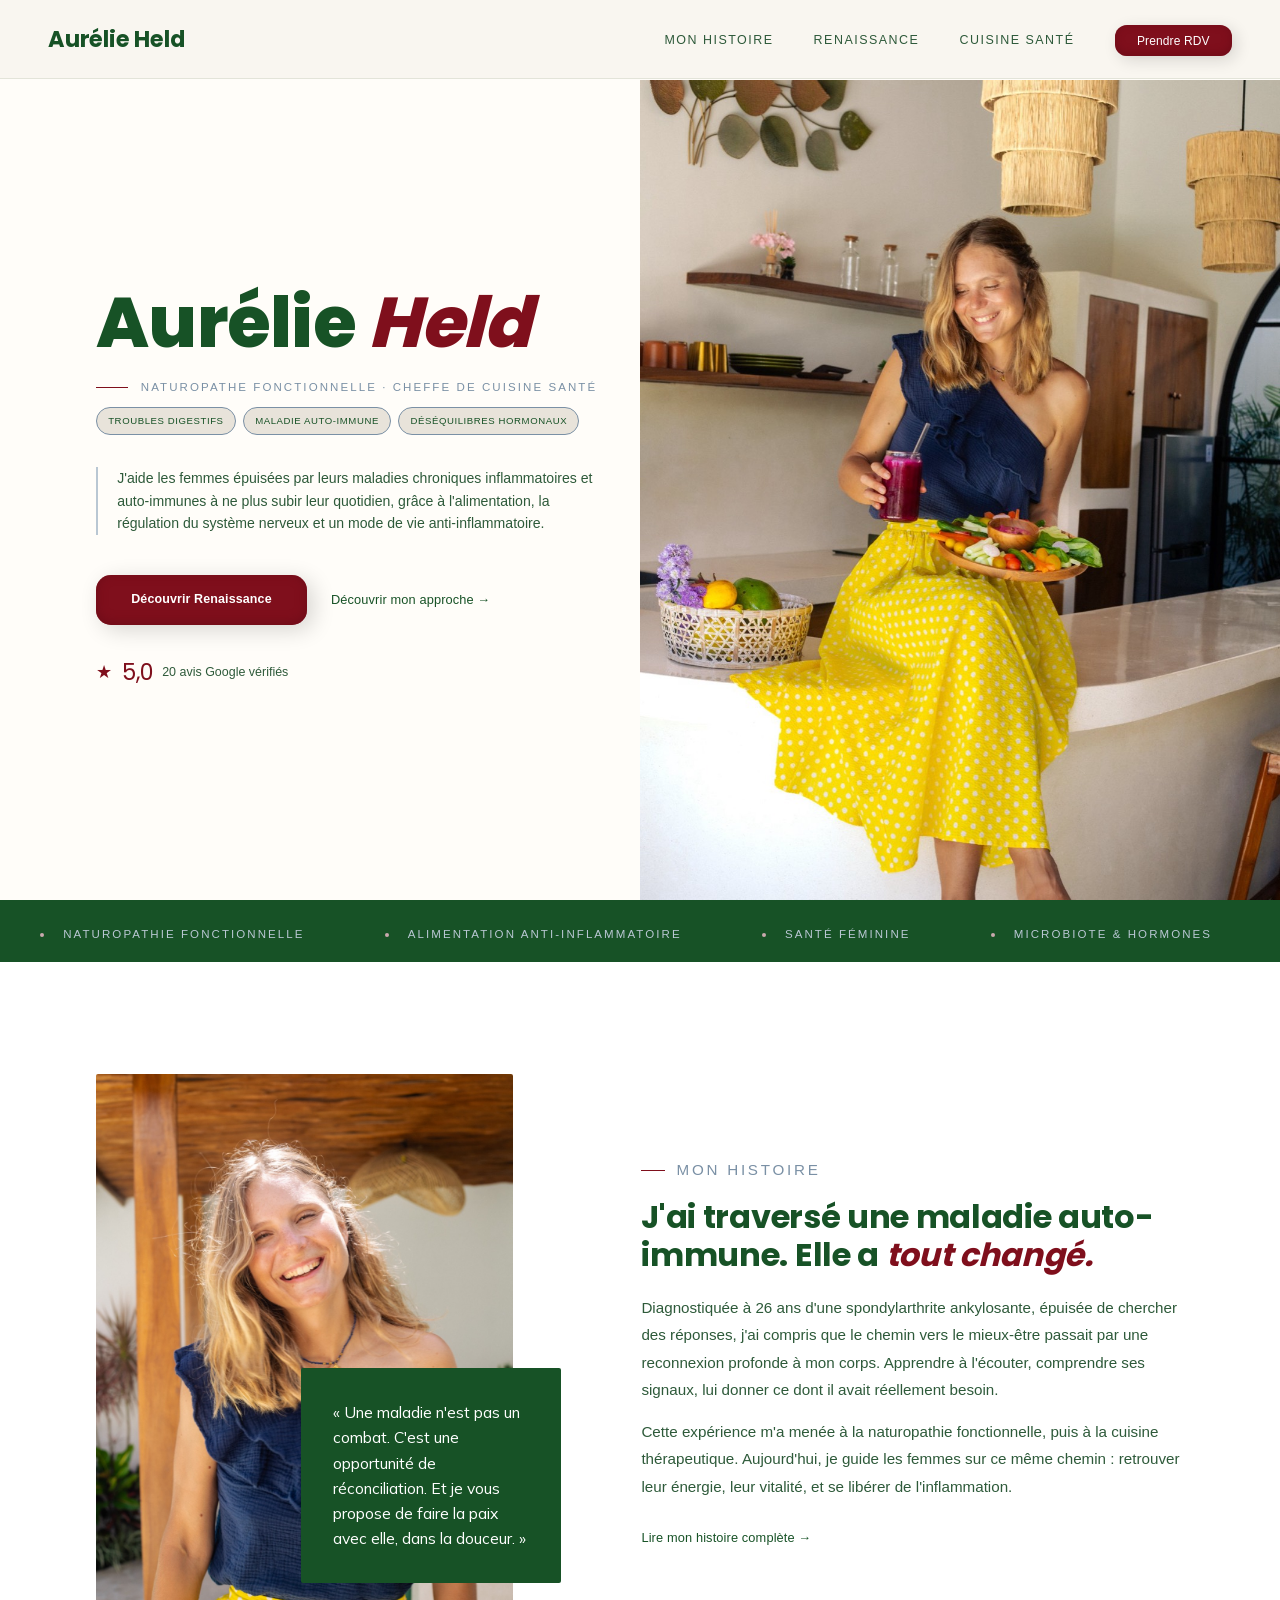
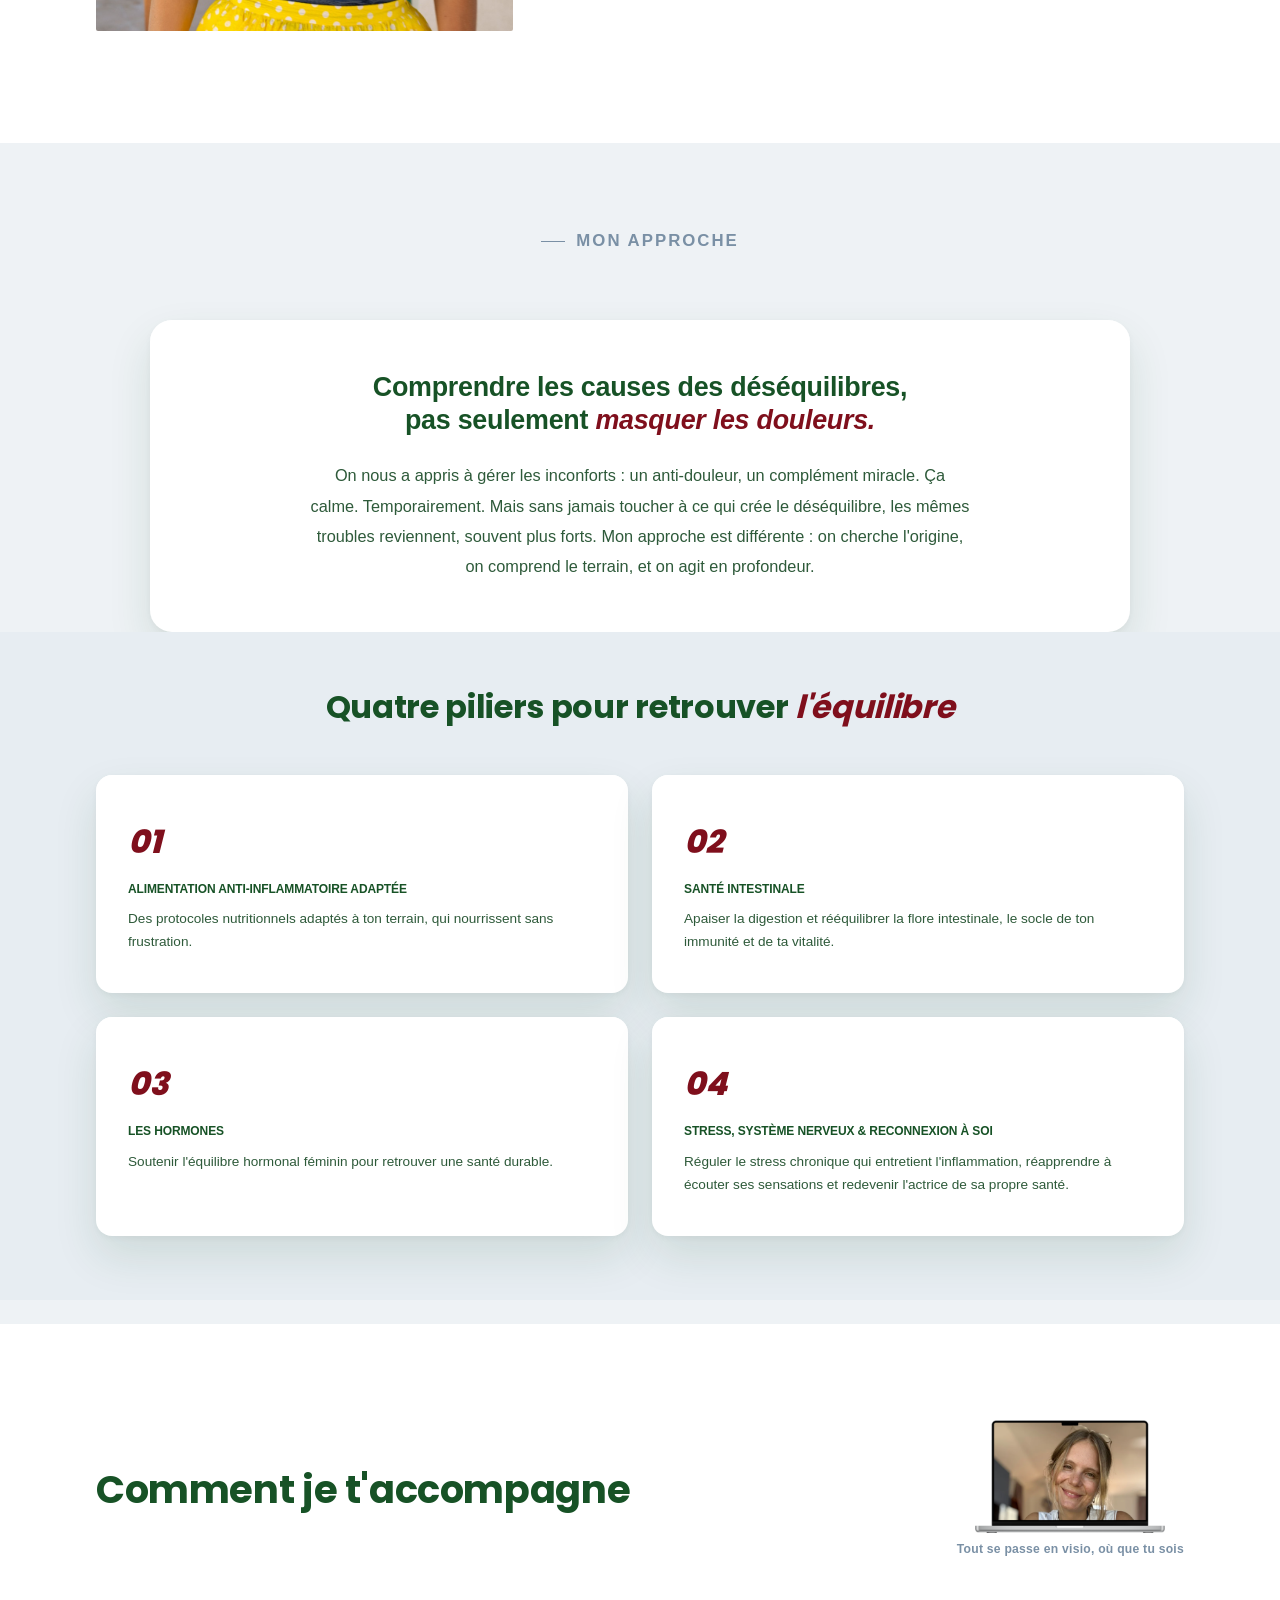
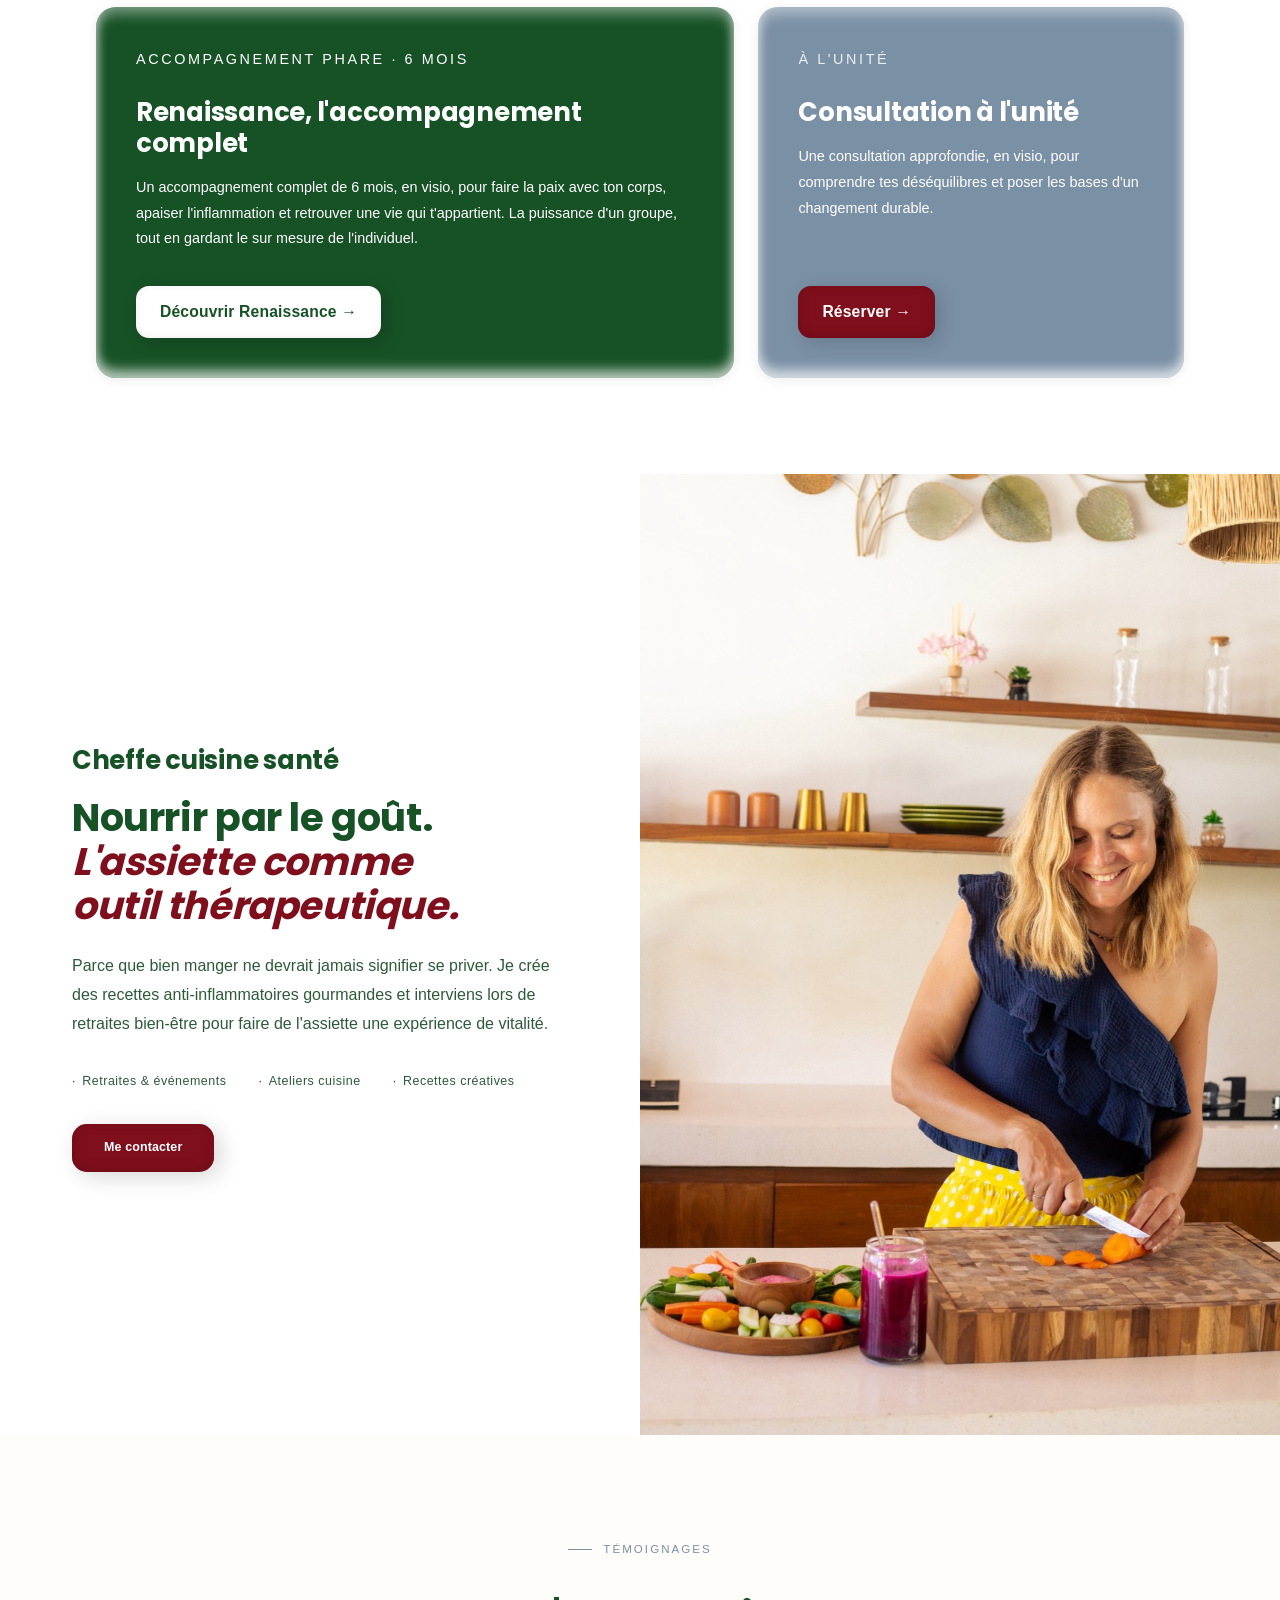
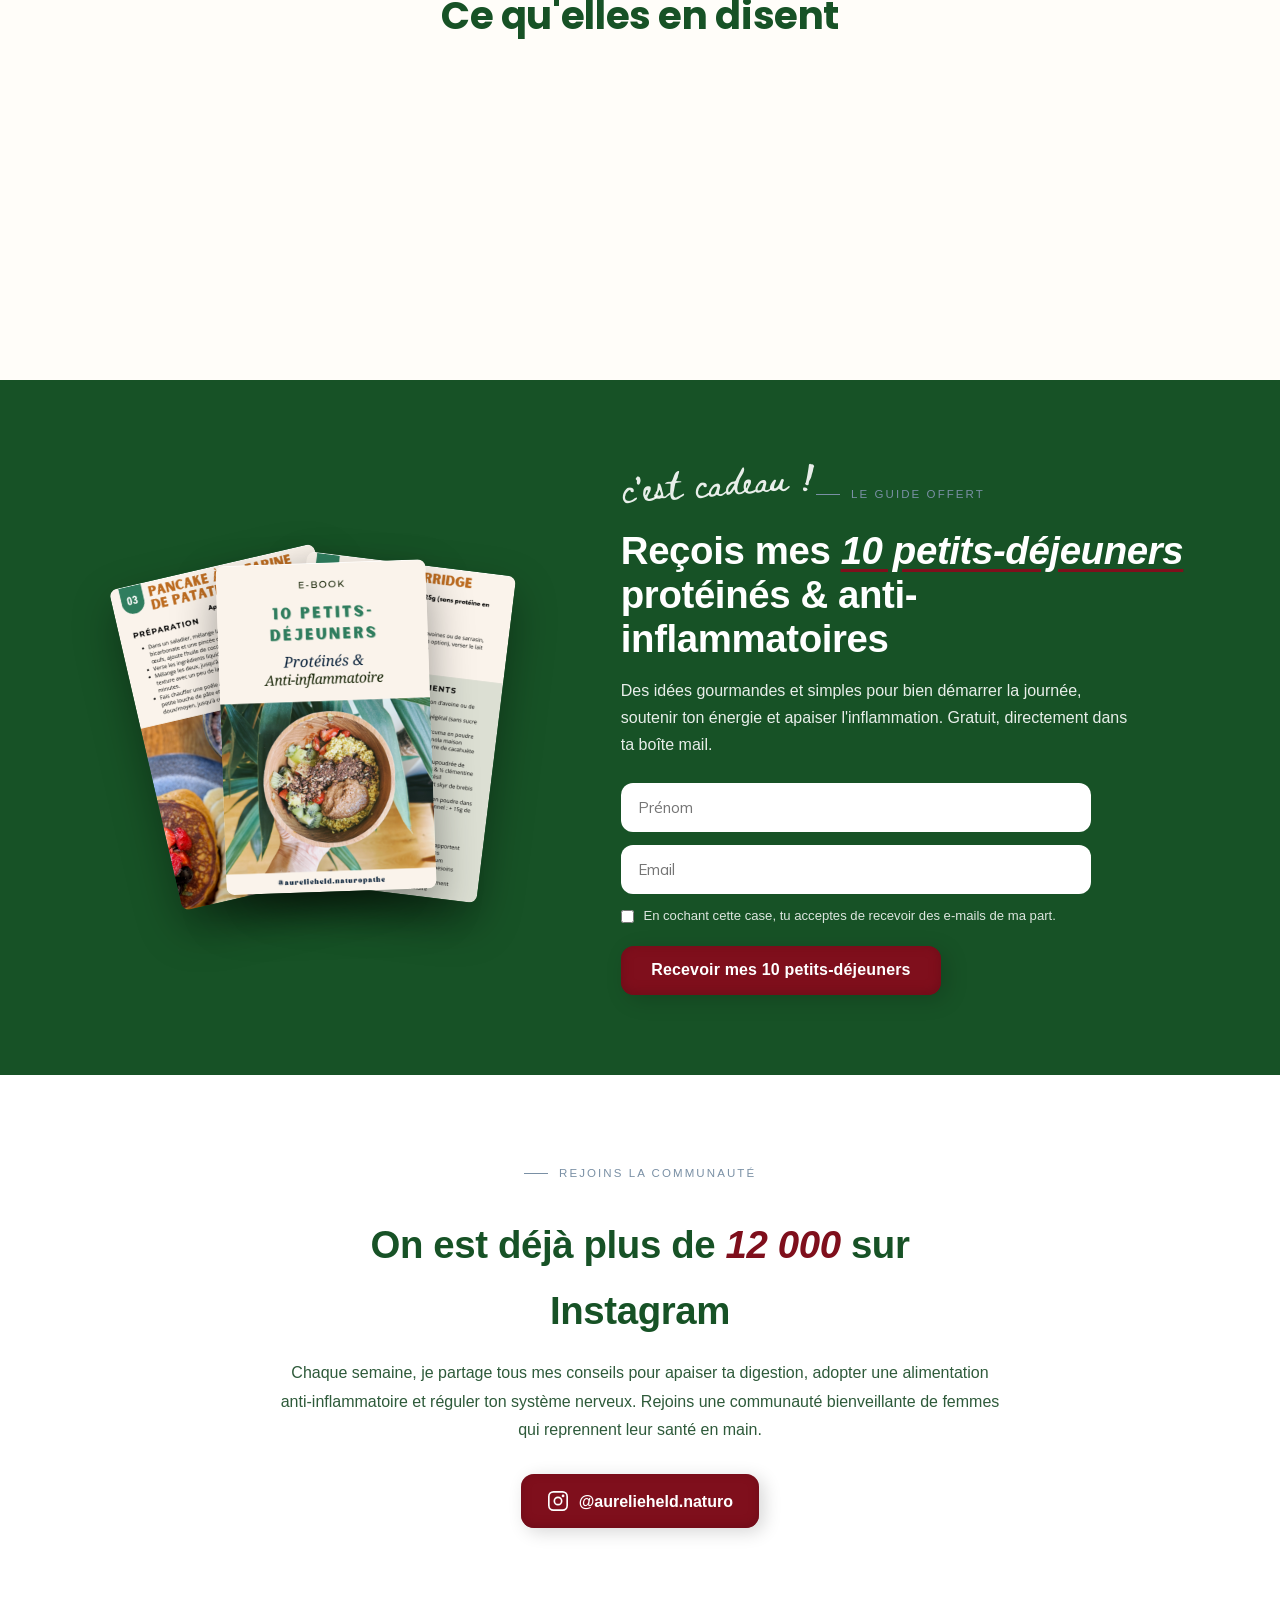
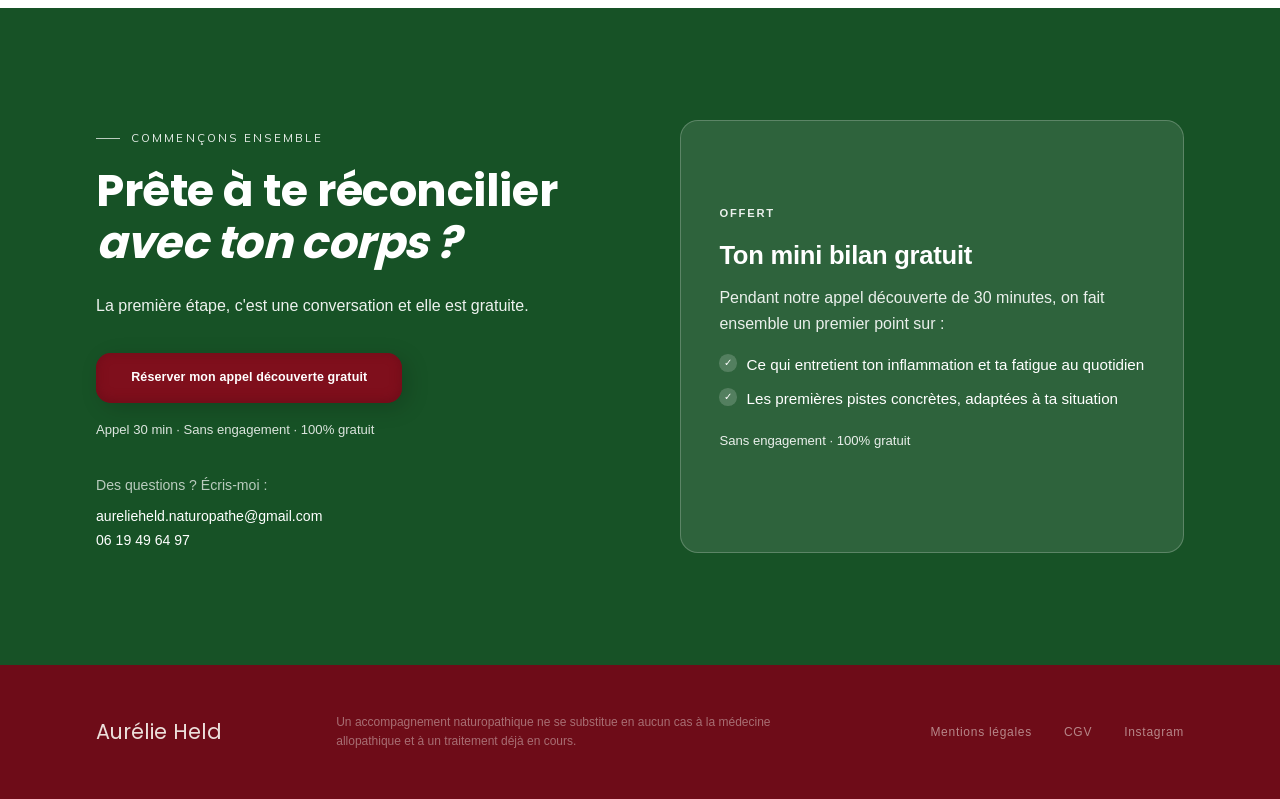
==== commit 44215ac2: "Avis Google Elfsight sur l'accueil (remplace le carrousel)" ====
--- a/index.html
+++ b/index.html
@@ -1 +1 @@
-<!DOCTYPE html><html lang="fr" class="__variable_94d7f7 __variable_c95b6f __variable_a3d1f3 __variable_e36b36 __variable_6720ae"><head><meta charSet="utf-8"/><meta name="viewport" content="width=device-width, initial-scale=1"/><link rel="preload" href="/_next/static/media/0484562807a97172-s.p.woff2" as="font" crossorigin="" type="font/woff2"/><link rel="preload" href="/_next/static/media/13971731025ec697-s.p.woff2" as="font" crossorigin="" type="font/woff2"/><link rel="preload" href="/_next/static/media/3be83a346553616c-s.p.woff2" as="font" crossorigin="" type="font/woff2"/><link rel="preload" href="/_next/static/media/6245472ced48d3be-s.p.woff2" as="font" crossorigin="" type="font/woff2"/><link rel="preload" href="/_next/static/media/7b89a4fd5e90ede0-s.p.woff2" as="font" crossorigin="" type="font/woff2"/><link rel="preload" href="/_next/static/media/7db6c35d839a711c-s.p.woff2" as="font" crossorigin="" type="font/woff2"/><link rel="preload" href="/_next/static/media/8888a3826f4a3af4-s.p.woff2" as="font" crossorigin="" type="font/woff2"/><link rel="preload" href="/_next/static/media/a88ee3317818bfa2-s.p.woff2" as="font" crossorigin="" type="font/woff2"/><link rel="preload" href="/_next/static/media/b957ea75a84b6ea7-s.p.woff2" as="font" crossorigin="" type="font/woff2"/><link rel="preload" href="/_next/static/media/e18f83c737786aa7-s.p.woff2" as="font" crossorigin="" type="font/woff2"/><link rel="preload" href="/_next/static/media/eafabf029ad39a43-s.p.woff2" as="font" crossorigin="" type="font/woff2"/><link rel="preload" as="image" href="/hero.jpg" fetchPriority="high"/><link rel="preload" as="image" href="/images/laptop-visio.png"/><link rel="stylesheet" href="/_next/static/css/303db1a65f52e579.css" data-precedence="next"/><link rel="stylesheet" href="/_next/static/css/0f02365d5e6bb640.css" data-precedence="next"/><link rel="preload" as="script" fetchPriority="low" href="/_next/static/chunks/webpack-d4f9c007f0b37f6d.js"/><script src="/_next/static/chunks/fd9d1056-9f91b5e418130764.js" async=""></script><script src="/_next/static/chunks/117-28affb1ba7ab25ca.js" async=""></script><script src="/_next/static/chunks/main-app-56906437530ab043.js" async=""></script><script src="/_next/static/chunks/972-17ea62b17795b286.js" async=""></script><script src="/_next/static/chunks/878-2d3fde22906956a2.js" async=""></script><script src="/_next/static/chunks/app/page-ca79b7371da19532.js" async=""></script><script src="/_next/static/chunks/app/layout-b2f3d4ebccd355f3.js" async=""></script><title>Naturopathe maladies auto-immunes &amp; inflammatoires | Aurélie Held</title><meta name="description" content="Naturopathe certifiée spécialisée dans les maladies auto-immunes, inflammatoires chroniques, troubles digestifs et hormonaux. Accompagnement individuel en visio par l&#x27;alimentation anti-inflammatoire et la régulation du système nerveux."/><meta name="author" content="Aurélie Held"/><meta name="keywords" content="naturopathe maladies auto-immunes,naturopathe maladies inflammatoires,naturopathe spondylarthrite,naturopathe troubles digestifs,alimentation anti-inflammatoire,naturopathie fonctionnelle,naturopathe en visio,déséquilibres hormonaux,Aurélie Held naturopathe"/><meta name="robots" content="index, follow"/><link rel="canonical" href="https://aurelieheld.com"/><meta property="og:title" content="Naturopathe maladies auto-immunes &amp; inflammatoires | Aurélie Held"/><meta property="og:description" content="Accompagnement naturopathique individuel en visio pour les femmes vivant avec une maladie auto-immune ou inflammatoire chronique. Apaise l&#x27;inflammation, retrouve ton énergie."/><meta property="og:url" content="https://aurelieheld.com"/><meta property="og:site_name" content="Aurélie Held Naturopathe"/><meta property="og:locale" content="fr_FR"/><meta property="og:image" content="https://aurelieheld.com/hero.jpg"/><meta property="og:image:width" content="1200"/><meta property="og:image:height" content="630"/><meta property="og:image:alt" content="Aurélie Held, naturopathe"/><meta property="og:type" content="website"/><meta name="twitter:card" content="summary_large_image"/><meta name="twitter:title" content="Naturopathe maladies auto-immunes &amp; inflammatoires | Aurélie Held"/><meta name="twitter:description" content="Naturopathe spécialisée maladies auto-immunes, inflammatoires, troubles digestifs et hormonaux. Accompagnement en visio."/><meta name="twitter:image" content="https://aurelieheld.com/hero.jpg"/><meta name="next-size-adjust"/><script src="/_next/static/chunks/polyfills-42372ed130431b0a.js" noModule=""></script></head><body class="theme-bb"><nav><a class="nav-logo" href="/">Aurélie Held</a><ul class="nav-links"><li><a href="/mon-histoire">Mon histoire</a></li><li><a href="/renaissance">Renaissance</a></li><li><a href="/#cuisine">Cuisine santé</a></li><li><a href="https://calendly.com/aurelieheld-naturopathe" class="nav-cta" target="_blank" rel="noopener noreferrer">Prendre RDV</a></li></ul></nav><div class="theme-bb page-home"><script type="application/ld+json">{"@context":"https://schema.org","@graph":[{"@type":"MedicalBusiness","@id":"https://aurelieheld.com/#business","name":"Aurélie Held Naturopathe","url":"https://aurelieheld.com","telephone":"+33619496497","email":"aurelieheld.naturopathe@gmail.com","description":"Naturopathe certifiée spécialisée dans les maladies auto-immunes, inflammatoires chroniques, troubles digestifs et hormonaux. Accompagnement individuel en visioconférence.","priceRange":"130€ - 690€","medicalSpecialty":"Naturopathie fonctionnelle","areaServed":{"@type":"Country","name":"France"},"availableLanguage":"fr","aggregateRating":{"@type":"AggregateRating","ratingValue":"5","reviewCount":"20"},"sameAs":["https://www.instagram.com/aurelieheld.naturo/"]},{"@type":"Person","@id":"https://aurelieheld.com/#person","name":"Aurélie Held","jobTitle":"Naturopathe certifiée","url":"https://aurelieheld.com","sameAs":["https://www.instagram.com/aurelieheld.naturo/"],"knowsAbout":["Naturopathie fonctionnelle","Alimentation anti-inflammatoire","Troubles digestifs","Santé hormonale féminine","Maladies auto-immunes","Microbiote intestinal"]},{"@type":"WebSite","@id":"https://aurelieheld.com/#website","url":"https://aurelieheld.com","name":"Aurélie Held Naturopathe","inLanguage":"fr-FR","publisher":{"@id":"https://aurelieheld.com/#person"}},{"@type":"Service","name":"Accompagnement Renaissance","provider":{"@id":"https://aurelieheld.com/#person"},"description":"Accompagnement naturopathique individuel sur 6 mois pour les femmes vivant avec une maladie inflammatoire chronique ou auto-immune : apaiser l'inflammation, comprendre son terrain et retrouver une vie qui lui appartient.","offers":{"@type":"Offer","price":"690","priceCurrency":"EUR"}},{"@type":"Service","name":"Consultation à l'unité","provider":{"@id":"https://aurelieheld.com/#person"},"description":"Consultation naturopathique approfondie pour comprendre ses déséquilibres et poser les bases d'un changement durable.","offers":{"@type":"Offer","price":"130","priceCurrency":"EUR"}}]}</script><section class="hero"><div class="hero-left"><h1 class="hero-name">Aurélie <em>Held</em></h1><p class="hero-tag">Naturopathe fonctionnelle · Cheffe de cuisine santé</p><div class="hero-pills"><span class="hero-pill">Troubles digestifs</span><span class="hero-pill">Maladie auto-immune</span><span class="hero-pill">Déséquilibres hormonaux</span></div><p class="hero-sub">J&#x27;aide les femmes épuisées par leurs maladies chroniques inflammatoires et auto-immunes à ne plus subir leur quotidien, grâce à l&#x27;alimentation, la régulation du système nerveux et un mode de vie anti-inflammatoire.</p><div class="hero-actions"><a class="btn-primary" href="/renaissance">Découvrir Renaissance</a><a class="btn-ghost" href="#approche">Découvrir mon approche →</a></div><div class="hero-reviews"><span class="hero-review-star">★</span><span class="hero-review-score">5,0</span><span class="hero-review-text">20 avis Google vérifiés</span></div></div><div class="hero-right"><div class="hero-photo"><img alt="Aurélie Held naturopathe fonctionnelle et cheffe cuisine santé" fetchPriority="high" decoding="async" data-nimg="fill" style="position:absolute;height:100%;width:100%;left:0;top:0;right:0;bottom:0;object-fit:cover;object-position:center 18%;color:transparent" src="/hero.jpg"/></div></div></section><div class="scroll-strip" aria-hidden="true"><div class="scroll-track"><span class="scroll-item"><span class="scroll-dot"></span>Naturopathie fonctionnelle</span><span class="scroll-item"><span class="scroll-dot"></span>Alimentation anti-inflammatoire</span><span class="scroll-item"><span class="scroll-dot"></span>Santé féminine</span><span class="scroll-item"><span class="scroll-dot"></span>Microbiote &amp; hormones</span><span class="scroll-item"><span class="scroll-dot"></span>Cuisine thérapeutique</span><span class="scroll-item"><span class="scroll-dot"></span>Retraites bien-être</span><span class="scroll-item"><span class="scroll-dot"></span>Accompagnement sur-mesure</span><span class="scroll-item"><span class="scroll-dot"></span>Équilibre durable</span><span class="scroll-item"><span class="scroll-dot"></span>Naturopathie fonctionnelle</span><span class="scroll-item"><span class="scroll-dot"></span>Alimentation anti-inflammatoire</span><span class="scroll-item"><span class="scroll-dot"></span>Santé féminine</span><span class="scroll-item"><span class="scroll-dot"></span>Microbiote &amp; hormones</span><span class="scroll-item"><span class="scroll-dot"></span>Cuisine thérapeutique</span><span class="scroll-item"><span class="scroll-dot"></span>Retraites bien-être</span><span class="scroll-item"><span class="scroll-dot"></span>Accompagnement sur-mesure</span><span class="scroll-item"><span class="scroll-dot"></span>Équilibre durable</span></div></div><section class="story" id="histoire"><div class="story-visual"><img alt="Aurélie Held naturopathe, parcours personnel avec maladie auto-immune et naturopathie fonctionnelle" loading="lazy" width="500" height="667" decoding="async" data-nimg="1" style="color:transparent;width:100%;height:auto;aspect-ratio:3/4;object-fit:cover;border-radius:2px;display:block" src="/histoire.jpg"/><div class="story-quote-box"><p>« Une maladie n&#x27;est pas un combat. C&#x27;est une opportunité de réconciliation. Et je vous propose de faire la paix avec elle, dans la douceur. »</p></div></div><div class="story-content"><p class="story-label">Mon histoire</p><h2>J&#x27;ai traversé une maladie auto-immune. Elle a <em>tout changé.</em></h2><p>Diagnostiquée à 26 ans d&#x27;une spondylarthrite ankylosante, épuisée de chercher des réponses, j&#x27;ai compris que le chemin vers le mieux-être passait par une reconnexion profonde à mon corps. Apprendre à l&#x27;écouter, comprendre ses signaux, lui donner ce dont il avait réellement besoin.</p><p>Cette expérience m&#x27;a menée à la naturopathie fonctionnelle, puis à la cuisine thérapeutique. Aujourd&#x27;hui, je guide les femmes sur ce même chemin : retrouver leur énergie, leur vitalité, et se libérer de l&#x27;inflammation.</p><a class="story-link" href="/mon-histoire">Lire mon histoire complète →</a></div></section><section class="approche" id="approche"><div class="approche-header"><p class="section-label" style="justify-content:center">Mon approche</p></div><div class="approche-encadre"><h2>Comprendre les causes des déséquilibres,<br/>pas seulement <em>masquer les douleurs.</em></h2><p>On nous a appris à gérer les inconforts : un anti-douleur, un complément miracle. Ça calme. Temporairement. Mais sans jamais toucher à ce qui crée le déséquilibre, les mêmes troubles reviennent, souvent plus forts. Mon approche est différente : on cherche l&#x27;origine, on comprend le terrain, et on agit en profondeur.</p></div><div class="piliers-section"><div class="piliers-header"><h2>Quatre piliers pour retrouver <em>l&#x27;équilibre</em></h2></div><div class="piliers-grid"><div class="pilier"><div class="pilier-num">01</div><h4>Alimentation anti-inflammatoire adaptée</h4><p>Des protocoles nutritionnels adaptés à ton terrain, qui nourrissent sans frustration.</p></div><div class="pilier"><div class="pilier-num">02</div><h4>Santé intestinale</h4><p>Apaiser la digestion et rééquilibrer la flore intestinale, le socle de ton immunité et de ta vitalité.</p></div><div class="pilier"><div class="pilier-num">03</div><h4>Les hormones</h4><p>Soutenir l&#x27;équilibre hormonal féminin pour retrouver une santé durable.</p></div><div class="pilier"><div class="pilier-num">04</div><h4>Stress, système nerveux &amp; reconnexion à soi</h4><p>Réguler le stress chronique qui entretient l&#x27;inflammation, réapprendre à écouter ses sensations et redevenir l&#x27;actrice de sa propre santé.</p></div></div></div></section><section class="offres" id="offres"><div class="offres-header"><h2>Comment je t&#x27;accompagne</h2><div class="offres-laptop" aria-hidden="true"><img src="/images/laptop-visio.png" alt="" width="300" height="179"/><span>Tout se passe en visio, où que tu sois</span></div></div><div class="offres-grid"><a class="offre-card featured" href="/renaissance"><div><p class="offre-tag">Accompagnement phare · 6 mois</p><h3>Renaissance, l&#x27;accompagnement complet</h3><p>Un accompagnement complet de 6 mois, en visio, pour faire la paix avec ton corps, apaiser l&#x27;inflammation et retrouver une vie qui t&#x27;appartient. La puissance d&#x27;un groupe, tout en gardant le sur mesure de l&#x27;individuel.</p></div><div class="offre-footer"><span class="offre-link">Découvrir Renaissance →</span></div></a><a href="https://calendly.com/aurelieheld-naturopathe" class="offre-card consult" target="_blank" rel="noopener noreferrer"><div><p class="offre-tag">À l&#x27;unité</p><h3>Consultation à l&#x27;unité</h3><p>Une consultation approfondie, en visio, pour comprendre tes déséquilibres et poser les bases d&#x27;un changement durable.</p></div><div class="offre-footer"><span class="offre-link">Réserver →</span></div></a></div></section><section class="cuisine" id="cuisine"><div class="cuisine-content"><p class="cuisine-sublabel">Cheffe cuisine santé</p><h2>Nourrir par le goût.<br/><em>L&#x27;assiette comme<br/>outil thérapeutique.</em></h2><p>Parce que bien manger ne devrait jamais signifier se priver. Je crée des recettes anti-inflammatoires gourmandes et interviens lors de retraites bien-être pour faire de l&#x27;assiette une expérience de vitalité.</p><div class="cuisine-services"><span class="cuisine-service">Retraites &amp; événements</span><span class="cuisine-service">Ateliers cuisine</span><span class="cuisine-service">Recettes créatives</span></div><div class="cuisine-btns"><a href="mailto:aurelieheld.naturopathe@gmail.com" class="btn-sage">Me contacter</a></div></div><div class="cuisine-photo"><img alt="Aurélie Held cheffe cuisine santé, recettes anti-inflammatoires et alimentation thérapeutique" loading="lazy" width="800" height="600" decoding="async" data-nimg="1" style="color:transparent;width:100%;height:100%;object-fit:cover;object-position:center 42%" src="/cuisine-main.jpg"/></div></section><section class="avis"><div class="avis-header"><p class="section-label" style="justify-content:center">Témoignages</p><h2>Ce qu&#x27;elles en disent</h2><div class="avis-google-badge"><div class="avis-score">5,0</div><div class="avis-meta"><div class="stars-row"><div class="star"></div><div class="star"></div><div class="star"></div><div class="star"></div><div class="star"></div></div><p class="avis-count">20 avis Google vérifiés</p></div></div></div><div class="avis-track-wrap"><div class="avis-track"><div class="avis-card"><div class="avis-top"><div class="avis-avatar">S</div><div><div class="avis-name">Sophie L.</div><div class="stars-row"><div class="star"></div><div class="star"></div><div class="star"></div><div class="star"></div><div class="star"></div></div></div></div><p class="avis-text">« En 3 mois, ma digestion s&#x27;est transformée et mon énergie a retrouvé un niveau que je n&#x27;avais plus depuis des années. Aurélie est incroyablement à l&#x27;écoute. »</p><div class="avis-google-line"><div class="google-dot"></div>Avis Google · <!-- -->il y a 2 semaines</div></div><div class="avis-card"><div class="avis-top"><div class="avis-avatar">M</div><div><div class="avis-name">Marie-Claire D.</div><div class="stars-row"><div class="star"></div><div class="star"></div><div class="star"></div><div class="star"></div><div class="star"></div></div></div></div><p class="avis-text">« Son approche est unique. Les recettes qu&#x27;elle partage ont complètement changé ma relation à l&#x27;alimentation. Je me sens enfin comprise. »</p><div class="avis-google-line"><div class="google-dot"></div>Avis Google · <!-- -->il y a 1 mois</div></div><div class="avis-card"><div class="avis-top"><div class="avis-avatar">C</div><div><div class="avis-name">Camille R.</div><div class="stars-row"><div class="star"></div><div class="star"></div><div class="star"></div><div class="star"></div><div class="star"></div></div></div></div><p class="avis-text">« La retraite avec Aurélie était une révélation. Sa cuisine est pleine de bienfaits et incroyablement savoureuse. Une expérience inoubliable. »</p><div class="avis-google-line"><div class="google-dot"></div>Avis Google · <!-- -->il y a 3 semaines</div></div><div class="avis-card"><div class="avis-top"><div class="avis-avatar">L</div><div><div class="avis-name">Laure M.</div><div class="stars-row"><div class="star"></div><div class="star"></div><div class="star"></div><div class="star"></div><div class="star"></div></div></div></div><p class="avis-text">« L&#x27;accompagnement d&#x27;Aurélie a changé ma vie. Je n&#x27;aurais jamais pensé retrouver une telle énergie naturellement. Aurélie est bienveillante et vraiment là pour toi. »</p><div class="avis-google-line"><div class="google-dot"></div>Avis Google · <!-- -->il y a 2 mois</div></div><div class="avis-card"><div class="avis-top"><div class="avis-avatar">A</div><div><div class="avis-name">Amélie T.</div><div class="stars-row"><div class="star"></div><div class="star"></div><div class="star"></div><div class="star"></div><div class="star"></div></div></div></div><p class="avis-text">« Je recommande à 100 % ! Les séances sont profondes, le suivi rigoureux, les recettes délicieuses. Une vraie experte en nutrition santé, humaine et passionnée. »</p><div class="avis-google-line"><div class="google-dot"></div>Avis Google · <!-- -->il y a 5 semaines</div></div><div class="avis-card"><div class="avis-top"><div class="avis-avatar">S</div><div><div class="avis-name">Sophie L.</div><div class="stars-row"><div class="star"></div><div class="star"></div><div class="star"></div><div class="star"></div><div class="star"></div></div></div></div><p class="avis-text">« En 3 mois, ma digestion s&#x27;est transformée et mon énergie a retrouvé un niveau que je n&#x27;avais plus depuis des années. Aurélie est incroyablement à l&#x27;écoute. »</p><div class="avis-google-line"><div class="google-dot"></div>Avis Google · <!-- -->il y a 2 semaines</div></div><div class="avis-card"><div class="avis-top"><div class="avis-avatar">M</div><div><div class="avis-name">Marie-Claire D.</div><div class="stars-row"><div class="star"></div><div class="star"></div><div class="star"></div><div class="star"></div><div class="star"></div></div></div></div><p class="avis-text">« Son approche est unique. Les recettes qu&#x27;elle partage ont complètement changé ma relation à l&#x27;alimentation. Je me sens enfin comprise. »</p><div class="avis-google-line"><div class="google-dot"></div>Avis Google · <!-- -->il y a 1 mois</div></div><div class="avis-card"><div class="avis-top"><div class="avis-avatar">C</div><div><div class="avis-name">Camille R.</div><div class="stars-row"><div class="star"></div><div class="star"></div><div class="star"></div><div class="star"></div><div class="star"></div></div></div></div><p class="avis-text">« La retraite avec Aurélie était une révélation. Sa cuisine est pleine de bienfaits et incroyablement savoureuse. Une expérience inoubliable. »</p><div class="avis-google-line"><div class="google-dot"></div>Avis Google · <!-- -->il y a 3 semaines</div></div><div class="avis-card"><div class="avis-top"><div class="avis-avatar">L</div><div><div class="avis-name">Laure M.</div><div class="stars-row"><div class="star"></div><div class="star"></div><div class="star"></div><div class="star"></div><div class="star"></div></div></div></div><p class="avis-text">« L&#x27;accompagnement d&#x27;Aurélie a changé ma vie. Je n&#x27;aurais jamais pensé retrouver une telle énergie naturellement. Aurélie est bienveillante et vraiment là pour toi. »</p><div class="avis-google-line"><div class="google-dot"></div>Avis Google · <!-- -->il y a 2 mois</div></div><div class="avis-card"><div class="avis-top"><div class="avis-avatar">A</div><div><div class="avis-name">Amélie T.</div><div class="stars-row"><div class="star"></div><div class="star"></div><div class="star"></div><div class="star"></div><div class="star"></div></div></div></div><p class="avis-text">« Je recommande à 100 % ! Les séances sont profondes, le suivi rigoureux, les recettes délicieuses. Une vraie experte en nutrition santé, humaine et passionnée. »</p><div class="avis-google-line"><div class="google-dot"></div>Avis Google · <!-- -->il y a 5 semaines</div></div></div></div></section><section class="leadmagnet"><div class="lead-visual" aria-hidden="true"><div class="ebook-mockup"><img alt="" loading="lazy" width="420" height="594" decoding="async" data-nimg="1" class="ebook-pg ebook-back" style="color:transparent" src="/ebook/ebook-p3.png"/><img alt="" loading="lazy" width="420" height="594" decoding="async" data-nimg="1" class="ebook-pg ebook-mid" style="color:transparent" src="/ebook/ebook-p2.png"/><img alt="Aperçu de l&#x27;ebook 10 petits-déjeuners protéinés et anti-inflammatoires d&#x27;Aurélie Held" loading="lazy" width="420" height="594" decoding="async" data-nimg="1" class="ebook-pg ebook-front" style="color:transparent" src="/ebook/ebook-cover.png"/></div></div><div class="lead-content"><p class="lead-hand">c&#x27;est cadeau !</p><p class="section-label">Le guide offert</p><h2>Reçois mes <em>10 petits-déjeuners</em> protéinés &amp; anti-inflammatoires</h2><p>Des idées gourmandes et simples pour bien démarrer la journée, soutenir ton énergie et apaiser l&#x27;inflammation. Gratuit, directement dans ta boîte mail.</p><form class="lead-form" name="lead-petits-dejeuners" data-netlify="true" netlify-honeypot="bot-field" method="POST"><input type="hidden" name="form-name" value="lead-petits-dejeuners"/><p class="lead-hp"><label>Ne pas remplir si tu es humaine : <input name="bot-field"/></label></p><input type="text" placeholder="Prénom" aria-label="Prénom" required="" name="prenom"/><input type="email" placeholder="Email" aria-label="Email" required="" name="email"/><label class="lead-consent"><input type="checkbox" required="" name="consent"/><span>En cochant cette case, tu acceptes de recevoir des e-mails de ma part.</span></label><button type="submit" class="btn-primary lead-btn">Recevoir mes 10 petits-déjeuners</button></form></div></section><section class="instagram insta-cta"><div class="insta-cta-inner"><p class="section-label" style="justify-content:center">Rejoins la communauté</p><h2>On est déjà plus de <em>12 000</em> sur Instagram</h2><p>Chaque semaine, je partage tous mes conseils pour apaiser ta digestion, adopter une alimentation anti-inflammatoire et réguler ton système nerveux. Rejoins une communauté bienveillante de femmes qui reprennent leur santé en main.</p><a href="https://www.instagram.com/aurelieheld.naturo/" class="insta-btn" target="_blank" rel="noopener noreferrer"><svg width="22" height="22" viewBox="0 0 24 24" fill="none" stroke="currentColor" stroke-width="1.8" stroke-linecap="round" stroke-linejoin="round" aria-hidden="true"><rect x="2" y="2" width="20" height="20" rx="5" ry="5"></rect><circle cx="12" cy="12" r="4"></circle><circle cx="17.5" cy="6.5" r="0.6" fill="currentColor"></circle></svg>@aurelieheld.naturo</a></div></section><section class="final-cta"><div class="cta-main"><p class="section-label">Commençons ensemble</p><h2>Prête à te réconcilier<br/><em>avec ton corps ?</em></h2><p>La première étape, c&#x27;est une conversation et elle est gratuite.</p><div class="cta-actions"><a href="https://calendly.com/aurelieheld-naturopathe" class="btn-cta" target="_blank" rel="noopener noreferrer">Réserver mon appel découverte gratuit</a><div class="cta-guarantee">Appel 30 min · Sans engagement · 100% gratuit</div></div><div class="contact-details"><p>Des questions ? Écris-moi :</p><a href="mailto:aurelieheld.naturopathe@gmail.com">aurelieheld.naturopathe@gmail.com</a><a href="tel:0619496497">06 19 49 64 97</a></div></div><div class="cta-aside"><p class="cta-aside-tag">Offert</p><h3>Ton mini bilan gratuit</h3><p>Pendant notre appel découverte de 30 minutes, on fait ensemble un premier point sur :</p><ul><li>Ce qui entretient ton inflammation et ta fatigue au quotidien</li><li>Les premières pistes concrètes, adaptées à ta situation</li></ul><p class="cta-aside-note">Sans engagement · 100% gratuit</p></div></section><footer><div class="footer-brand">Aurélie Held</div><p class="footer-note">Un accompagnement naturopathique ne se substitue en aucun cas à la médecine allopathique et à un traitement déjà en cours.</p><div class="footer-links"><a href="/mentions-legales">Mentions légales</a><a href="/cgv">CGV</a><a href="https://www.instagram.com/aurelieheld.naturo/" target="_blank" rel="noopener noreferrer">Instagram</a></div></footer></div><script src="/_next/static/chunks/webpack-d4f9c007f0b37f6d.js" async=""></script><script>(self.__next_f=self.__next_f||[]).push([0]);self.__next_f.push([2,null])</script><script>self.__next_f.push([1,"1:HL[\"/_next/static/media/0484562807a97172-s.p.woff2\",\"font\",{\"crossOrigin\":\"\",\"type\":\"font/woff2\"}]\n2:HL[\"/_next/static/media/13971731025ec697-s.p.woff2\",\"font\",{\"crossOrigin\":\"\",\"type\":\"font/woff2\"}]\n3:HL[\"/_next/static/media/3be83a346553616c-s.p.woff2\",\"font\",{\"crossOrigin\":\"\",\"type\":\"font/woff2\"}]\n4:HL[\"/_next/static/media/6245472ced48d3be-s.p.woff2\",\"font\",{\"crossOrigin\":\"\",\"type\":\"font/woff2\"}]\n5:HL[\"/_next/static/media/7b89a4fd5e90ede0-s.p.woff2\",\"font\",{\"crossOrigin\":\"\",\"type\":\"font/woff2\"}]\n6:HL[\"/_next/static/media/7db6c35d839a711c-s.p.woff2\",\"font\",{\"crossOrigin\":\"\",\"type\":\"font/woff2\"}]\n7:HL[\"/_next/static/media/8888a3826f4a3af4-s.p.woff2\",\"font\",{\"crossOrigin\":\"\",\"type\":\"font/woff2\"}]\n8:HL[\"/_next/static/media/a88ee3317818bfa2-s.p.woff2\",\"font\",{\"crossOrigin\":\"\",\"type\":\"font/woff2\"}]\n9:HL[\"/_next/static/media/b957ea75a84b6ea7-s.p.woff2\",\"font\",{\"crossOrigin\":\"\",\"type\":\"font/woff2\"}]\na:HL[\"/_next/static/media/e18f83c737786aa7-s.p.woff2\",\"font\",{\"crossOrigin\":\"\",\"type\":\"font/woff2\"}]\nb:HL[\"/_next/static/media/eafabf029ad39a43-s.p.woff2\",\"font\",{\"crossOrigin\":\"\",\"type\":\"font/woff2\"}]\nc:HL[\"/_next/static/css/303db1a65f52e579.css\",\"style\"]\nd:HL[\"/_next/static/css/0f02365d5e6bb640.css\",\"style\"]\n"])</script><script>self.__next_f.push([1,"e:I[2846,[],\"\"]\n11:I[2972,[\"972\",\"static/chunks/972-17ea62b17795b286.js\",\"878\",\"static/chunks/878-2d3fde22906956a2.js\",\"931\",\"static/chunks/app/page-ca79b7371da19532.js\"],\"\"]\n12:I[5878,[\"972\",\"static/chunks/972-17ea62b17795b286.js\",\"878\",\"static/chunks/878-2d3fde22906956a2.js\",\"931\",\"static/chunks/app/page-ca79b7371da19532.js\"],\"Image\"]\n13:I[8154,[\"972\",\"static/chunks/972-17ea62b17795b286.js\",\"185\",\"static/chunks/app/layout-b2f3d4ebccd355f3.js\"],\"default\"]\n14:I[4707,[],\"\"]\n15:I[6423,[],\"\"]\n17:I[1060,[],\"\"]\n10:T7fa,{\"@context\":\"https://schema.org\",\"@graph\":[{\"@type\":\"MedicalBusiness\",\"@id\":\"https://aurelieheld.com/#business\",\"name\":\"Aurélie Held Naturopathe\",\"url\":\"https://aurelieheld.com\",\"telephone\":\"+33619496497\",\"email\":\"aurelieheld.naturopathe@gmail.com\",\"description\":\"Naturopathe certifiée spécialisée dans les maladies auto-immunes, inflammatoires chroniques, troubles digestifs et hormonaux. Accompagnement individuel en visioconférence.\",\"priceRange\":\"130€ - 690€\",\"medicalSpecialty\":\"Naturopathie fonctionnelle\",\"areaServed\":{\"@type\":\"Country\",\"name\":\"France\"},\"availableLanguage\":\"fr\",\"aggregateRating\":{\"@type\":\"AggregateRating\",\"ratingValue\":\"5\",\"reviewCount\":\"20\"},\"sameAs\":[\"https://www.instagram.com/aurelieheld.naturo/\"]},{\"@type\":\"Person\",\"@id\":\"https://aurelieheld.com/#person\",\"name\":\"Aurélie Held\",\"jobTitle\":\"Naturopathe certifiée\",\"url\":\"https://aurelieheld.com\",\"sameAs\":[\"https://www.instagram.com/aurelieheld.naturo/\"],\"knowsAbout\":[\"Naturopathie fonctionnelle\",\"Alimentation anti-inflammatoire\",\"Troubles digestifs\",\"Santé hormonale féminine\",\"Maladies auto-immunes\",\"Microbiote intestinal\"]},{\"@type\":\"WebSite\",\"@id\":\"https://aurelieheld.com/#website\",\"url\":\"https://aurelieheld.com\",\"name\":\"Aurélie Held Naturopathe\",\"inLanguage\":\"fr-FR\",\"publisher\":{\"@id\":\"https://aurelieheld.com/#person\"}},{\"@type\":\"Service\",\"name\":\"Accompagnement Renaissance\",\"provider\":{\"@id\":\"https://aurelieheld.com/#person\"},\"description\":\"Accompagnement naturopathique individuel sur 6 mois pour les femmes vivant avec"])</script><script>self.__next_f.push([1," une maladie inflammatoire chronique ou auto-immune : apaiser l'inflammation, comprendre son terrain et retrouver une vie qui lui appartient.\",\"offers\":{\"@type\":\"Offer\",\"price\":\"690\",\"priceCurrency\":\"EUR\"}},{\"@type\":\"Service\",\"name\":\"Consultation à l'unité\",\"provider\":{\"@id\":\"https://aurelieheld.com/#person\"},\"description\":\"Consultation naturopathique approfondie pour comprendre ses déséquilibres et poser les bases d'un changement durable.\",\"offers\":{\"@type\":\"Offer\",\"price\":\"130\",\"priceCurrency\":\"EUR\"}}]}18:[]\n"])</script><script>self.__next_f.push([1,"0:[\"$\",\"$Le\",null,{\"buildId\":\"p18tuD3eR4ajF9nirWamb\",\"assetPrefix\":\"\",\"urlParts\":[\"\",\"\"],\"initialTree\":[\"\",{\"children\":[\"__PAGE__\",{}]},\"$undefined\",\"$undefined\",true],\"initialSeedData\":[\"\",{\"children\":[\"__PAGE__\",{},[[\"$Lf\",[\"$\",\"div\",null,{\"className\":\"theme-bb page-home\",\"children\":[[\"$\",\"script\",null,{\"type\":\"application/ld+json\",\"dangerouslySetInnerHTML\":{\"__html\":\"$10\"}}],[\"$\",\"section\",null,{\"className\":\"hero\",\"children\":[[\"$\",\"div\",null,{\"className\":\"hero-left\",\"children\":[[\"$\",\"h1\",null,{\"className\":\"hero-name\",\"children\":[\"Aurélie \",[\"$\",\"em\",null,{\"children\":\"Held\"}]]}],[\"$\",\"p\",null,{\"className\":\"hero-tag\",\"children\":\"Naturopathe fonctionnelle · Cheffe de cuisine santé\"}],[\"$\",\"div\",null,{\"className\":\"hero-pills\",\"children\":[[\"$\",\"span\",null,{\"className\":\"hero-pill\",\"children\":\"Troubles digestifs\"}],[\"$\",\"span\",null,{\"className\":\"hero-pill\",\"children\":\"Maladie auto-immune\"}],[\"$\",\"span\",null,{\"className\":\"hero-pill\",\"children\":\"Déséquilibres hormonaux\"}]]}],[\"$\",\"p\",null,{\"className\":\"hero-sub\",\"children\":\"J'aide les femmes épuisées par leurs maladies chroniques inflammatoires et auto-immunes à ne plus subir leur quotidien, grâce à l'alimentation, la régulation du système nerveux et un mode de vie anti-inflammatoire.\"}],[\"$\",\"div\",null,{\"className\":\"hero-actions\",\"children\":[[\"$\",\"$L11\",null,{\"href\":\"/renaissance\",\"className\":\"btn-primary\",\"children\":\"Découvrir Renaissance\"}],[\"$\",\"$L11\",null,{\"href\":\"#approche\",\"className\":\"btn-ghost\",\"children\":\"Découvrir mon approche →\"}]]}],[\"$\",\"div\",null,{\"className\":\"hero-reviews\",\"children\":[[\"$\",\"span\",null,{\"className\":\"hero-review-star\",\"children\":\"★\"}],[\"$\",\"span\",null,{\"className\":\"hero-review-score\",\"children\":\"5,0\"}],[\"$\",\"span\",null,{\"className\":\"hero-review-text\",\"children\":\"20 avis Google vérifiés\"}]]}]]}],[\"$\",\"div\",null,{\"className\":\"hero-right\",\"children\":[\"$\",\"div\",null,{\"className\":\"hero-photo\",\"children\":[\"$\",\"$L12\",null,{\"src\":\"/hero.jpg\",\"alt\":\"Aurélie Held naturopathe fonctionnelle et cheffe cuisine santé\",\"fill\":true,\"sizes\":\"(max-width: 900px) 100vw, 50vw\",\"style\":{\"objectFit\":\"cover\",\"objectPosition\":\"center 18%\"},\"priority\":true}]}]}]]}],[\"$\",\"div\",null,{\"className\":\"scroll-strip\",\"aria-hidden\":\"true\",\"children\":[\"$\",\"div\",null,{\"className\":\"scroll-track\",\"children\":[[\"$\",\"span\",\"0\",{\"className\":\"scroll-item\",\"children\":[[\"$\",\"span\",null,{\"className\":\"scroll-dot\"}],\"Naturopathie fonctionnelle\"]}],[\"$\",\"span\",\"1\",{\"className\":\"scroll-item\",\"children\":[[\"$\",\"span\",null,{\"className\":\"scroll-dot\"}],\"Alimentation anti-inflammatoire\"]}],[\"$\",\"span\",\"2\",{\"className\":\"scroll-item\",\"children\":[[\"$\",\"span\",null,{\"className\":\"scroll-dot\"}],\"Santé féminine\"]}],[\"$\",\"span\",\"3\",{\"className\":\"scroll-item\",\"children\":[[\"$\",\"span\",null,{\"className\":\"scroll-dot\"}],\"Microbiote \u0026 hormones\"]}],[\"$\",\"span\",\"4\",{\"className\":\"scroll-item\",\"children\":[[\"$\",\"span\",null,{\"className\":\"scroll-dot\"}],\"Cuisine thérapeutique\"]}],[\"$\",\"span\",\"5\",{\"className\":\"scroll-item\",\"children\":[[\"$\",\"span\",null,{\"className\":\"scroll-dot\"}],\"Retraites bien-être\"]}],[\"$\",\"span\",\"6\",{\"className\":\"scroll-item\",\"children\":[[\"$\",\"span\",null,{\"className\":\"scroll-dot\"}],\"Accompagnement sur-mesure\"]}],[\"$\",\"span\",\"7\",{\"className\":\"scroll-item\",\"children\":[[\"$\",\"span\",null,{\"className\":\"scroll-dot\"}],\"Équilibre durable\"]}],[\"$\",\"span\",\"8\",{\"className\":\"scroll-item\",\"children\":[[\"$\",\"span\",null,{\"className\":\"scroll-dot\"}],\"Naturopathie fonctionnelle\"]}],[\"$\",\"span\",\"9\",{\"className\":\"scroll-item\",\"children\":[[\"$\",\"span\",null,{\"className\":\"scroll-dot\"}],\"Alimentation anti-inflammatoire\"]}],[\"$\",\"span\",\"10\",{\"className\":\"scroll-item\",\"children\":[[\"$\",\"span\",null,{\"className\":\"scroll-dot\"}],\"Santé féminine\"]}],[\"$\",\"span\",\"11\",{\"className\":\"scroll-item\",\"children\":[[\"$\",\"span\",null,{\"className\":\"scroll-dot\"}],\"Microbiote \u0026 hormones\"]}],[\"$\",\"span\",\"12\",{\"className\":\"scroll-item\",\"children\":[[\"$\",\"span\",null,{\"className\":\"scroll-dot\"}],\"Cuisine thérapeutique\"]}],[\"$\",\"span\",\"13\",{\"className\":\"scroll-item\",\"children\":[[\"$\",\"span\",null,{\"className\":\"scroll-dot\"}],\"Retraites bien-être\"]}],[\"$\",\"span\",\"14\",{\"className\":\"scroll-item\",\"children\":[[\"$\",\"span\",null,{\"className\":\"scroll-dot\"}],\"Accompagnement sur-mesure\"]}],[\"$\",\"span\",\"15\",{\"className\":\"scroll-item\",\"children\":[[\"$\",\"span\",null,{\"className\":\"scroll-dot\"}],\"Équilibre durable\"]}]]}]}],[\"$\",\"section\",null,{\"className\":\"story\",\"id\":\"histoire\",\"children\":[[\"$\",\"div\",null,{\"className\":\"story-visual\",\"children\":[[\"$\",\"$L12\",null,{\"src\":\"/histoire.jpg\",\"alt\":\"Aurélie Held naturopathe, parcours personnel avec maladie auto-immune et naturopathie fonctionnelle\",\"width\":500,\"height\":667,\"style\":{\"width\":\"100%\",\"height\":\"auto\",\"aspectRatio\":\"3/4\",\"objectFit\":\"cover\",\"borderRadius\":\"2px\",\"display\":\"block\"}}],[\"$\",\"div\",null,{\"className\":\"story-quote-box\",\"children\":[\"$\",\"p\",null,{\"children\":\"« Une maladie n'est pas un combat. C'est une opportunité de réconciliation. Et je vous propose de faire la paix avec elle, dans la douceur. »\"}]}]]}],[\"$\",\"div\",null,{\"className\":\"story-content\",\"children\":[[\"$\",\"p\",null,{\"className\":\"story-label\",\"children\":\"Mon histoire\"}],[\"$\",\"h2\",null,{\"children\":[\"J'ai traversé une maladie auto-immune. Elle a \",[\"$\",\"em\",null,{\"children\":\"tout changé.\"}]]}],[\"$\",\"p\",null,{\"children\":\"Diagnostiquée à 26 ans d'une spondylarthrite ankylosante, épuisée de chercher des réponses, j'ai compris que le chemin vers le mieux-être passait par une reconnexion profonde à mon corps. Apprendre à l'écouter, comprendre ses signaux, lui donner ce dont il avait réellement besoin.\"}],[\"$\",\"p\",null,{\"children\":\"Cette expérience m'a menée à la naturopathie fonctionnelle, puis à la cuisine thérapeutique. Aujourd'hui, je guide les femmes sur ce même chemin : retrouver leur énergie, leur vitalité, et se libérer de l'inflammation.\"}],[\"$\",\"$L11\",null,{\"href\":\"/mon-histoire\",\"className\":\"story-link\",\"children\":\"Lire mon histoire complète →\"}]]}]]}],[\"$\",\"section\",null,{\"className\":\"approche\",\"id\":\"approche\",\"children\":[[\"$\",\"div\",null,{\"className\":\"approche-header\",\"children\":[\"$\",\"p\",null,{\"className\":\"section-label\",\"style\":{\"justifyContent\":\"center\"},\"children\":\"Mon approche\"}]}],[\"$\",\"div\",null,{\"className\":\"approche-encadre\",\"children\":[[\"$\",\"h2\",null,{\"children\":[\"Comprendre les causes des déséquilibres,\",[\"$\",\"br\",null,{}],\"pas seulement \",[\"$\",\"em\",null,{\"children\":\"masquer les douleurs.\"}]]}],[\"$\",\"p\",null,{\"children\":\"On nous a appris à gérer les inconforts : un anti-douleur, un complément miracle. Ça calme. Temporairement. Mais sans jamais toucher à ce qui crée le déséquilibre, les mêmes troubles reviennent, souvent plus forts. Mon approche est différente : on cherche l'origine, on comprend le terrain, et on agit en profondeur.\"}]]}],[\"$\",\"div\",null,{\"className\":\"piliers-section\",\"children\":[[\"$\",\"div\",null,{\"className\":\"piliers-header\",\"children\":[\"$\",\"h2\",null,{\"children\":[\"Quatre piliers pour retrouver \",[\"$\",\"em\",null,{\"children\":\"l'équilibre\"}]]}]}],[\"$\",\"div\",null,{\"className\":\"piliers-grid\",\"children\":[[\"$\",\"div\",null,{\"className\":\"pilier\",\"children\":[[\"$\",\"div\",null,{\"className\":\"pilier-num\",\"children\":\"01\"}],[\"$\",\"h4\",null,{\"children\":\"Alimentation anti-inflammatoire adaptée\"}],[\"$\",\"p\",null,{\"children\":\"Des protocoles nutritionnels adaptés à ton terrain, qui nourrissent sans frustration.\"}]]}],[\"$\",\"div\",null,{\"className\":\"pilier\",\"children\":[[\"$\",\"div\",null,{\"className\":\"pilier-num\",\"children\":\"02\"}],[\"$\",\"h4\",null,{\"children\":\"Santé intestinale\"}],[\"$\",\"p\",null,{\"children\":\"Apaiser la digestion et rééquilibrer la flore intestinale, le socle de ton immunité et de ta vitalité.\"}]]}],[\"$\",\"div\",null,{\"className\":\"pilier\",\"children\":[[\"$\",\"div\",null,{\"className\":\"pilier-num\",\"children\":\"03\"}],[\"$\",\"h4\",null,{\"children\":\"Les hormones\"}],[\"$\",\"p\",null,{\"children\":\"Soutenir l'équilibre hormonal féminin pour retrouver une santé durable.\"}]]}],[\"$\",\"div\",null,{\"className\":\"pilier\",\"children\":[[\"$\",\"div\",null,{\"className\":\"pilier-num\",\"children\":\"04\"}],[\"$\",\"h4\",null,{\"children\":\"Stress, système nerveux \u0026 reconnexion à soi\"}],[\"$\",\"p\",null,{\"children\":\"Réguler le stress chronique qui entretient l'inflammation, réapprendre à écouter ses sensations et redevenir l'actrice de sa propre santé.\"}]]}]]}]]}]]}],[\"$\",\"section\",null,{\"className\":\"offres\",\"id\":\"offres\",\"children\":[[\"$\",\"div\",null,{\"className\":\"offres-header\",\"children\":[[\"$\",\"h2\",null,{\"children\":\"Comment je t'accompagne\"}],[\"$\",\"div\",null,{\"className\":\"offres-laptop\",\"aria-hidden\":\"true\",\"children\":[[\"$\",\"img\",null,{\"src\":\"/images/laptop-visio.png\",\"alt\":\"\",\"width\":300,\"height\":179}],[\"$\",\"span\",null,{\"children\":\"Tout se passe en visio, où que tu sois\"}]]}]]}],[\"$\",\"div\",null,{\"className\":\"offres-grid\",\"children\":[[\"$\",\"$L11\",null,{\"href\":\"/renaissance\",\"className\":\"offre-card featured\",\"children\":[[\"$\",\"div\",null,{\"children\":[[\"$\",\"p\",null,{\"className\":\"offre-tag\",\"children\":\"Accompagnement phare · 6 mois\"}],[\"$\",\"h3\",null,{\"children\":\"Renaissance, l'accompagnement complet\"}],[\"$\",\"p\",null,{\"children\":\"Un accompagnement complet de 6 mois, en visio, pour faire la paix avec ton corps, apaiser l'inflammation et retrouver une vie qui t'appartient. La puissance d'un groupe, tout en gardant le sur mesure de l'individuel.\"}]]}],[\"$\",\"div\",null,{\"className\":\"offre-footer\",\"children\":[\"$\",\"span\",null,{\"className\":\"offre-link\",\"children\":\"Découvrir Renaissance →\"}]}]]}],[\"$\",\"a\",null,{\"href\":\"https://calendly.com/aurelieheld-naturopathe\",\"className\":\"offre-card consult\",\"target\":\"_blank\",\"rel\":\"noopener noreferrer\",\"children\":[[\"$\",\"div\",null,{\"children\":[[\"$\",\"p\",null,{\"className\":\"offre-tag\",\"children\":\"À l'unité\"}],[\"$\",\"h3\",null,{\"children\":\"Consultation à l'unité\"}],[\"$\",\"p\",null,{\"children\":\"Une consultation approfondie, en visio, pour comprendre tes déséquilibres et poser les bases d'un changement durable.\"}]]}],[\"$\",\"div\",null,{\"className\":\"offre-footer\",\"children\":[\"$\",\"span\",null,{\"className\":\"offre-link\",\"children\":\"Réserver →\"}]}]]}]]}]]}],[\"$\",\"section\",null,{\"className\":\"cuisine\",\"id\":\"cuisine\",\"children\":[[\"$\",\"div\",null,{\"className\":\"cuisine-content\",\"children\":[[\"$\",\"p\",null,{\"className\":\"cuisine-sublabel\",\"children\":\"Cheffe cuisine santé\"}],[\"$\",\"h2\",null,{\"children\":[\"Nourrir par le goût.\",[\"$\",\"br\",null,{}],[\"$\",\"em\",null,{\"children\":[\"L'assiette comme\",[\"$\",\"br\",null,{}],\"outil thérapeutique.\"]}]]}],[\"$\",\"p\",null,{\"children\":\"Parce que bien manger ne devrait jamais signifier se priver. Je crée des recettes anti-inflammatoires gourmandes et interviens lors de retraites bien-être pour faire de l'assiette une expérience de vitalité.\"}],[\"$\",\"div\",null,{\"className\":\"cuisine-services\",\"children\":[[\"$\",\"span\",null,{\"className\":\"cuisine-service\",\"children\":\"Retraites \u0026 événements\"}],[\"$\",\"span\",null,{\"className\":\"cuisine-service\",\"children\":\"Ateliers cuisine\"}],[\"$\",\"span\",null,{\"className\":\"cuisine-service\",\"children\":\"Recettes créatives\"}]]}],[\"$\",\"div\",null,{\"className\":\"cuisine-btns\",\"children\":[\"$\",\"a\",null,{\"href\":\"mailto:aurelieheld.naturopathe@gmail.com\",\"className\":\"btn-sage\",\"children\":\"Me contacter\"}]}]]}],[\"$\",\"div\",null,{\"className\":\"cuisine-photo\",\"children\":[\"$\",\"$L12\",null,{\"src\":\"/cuisine-main.jpg\",\"alt\":\"Aurélie Held cheffe cuisine santé, recettes anti-inflammatoires et alimentation thérapeutique\",\"width\":800,\"height\":600,\"style\":{\"width\":\"100%\",\"height\":\"100%\",\"objectFit\":\"cover\",\"objectPosition\":\"center 42%\"}}]}]]}],[\"$\",\"section\",null,{\"className\":\"avis\",\"children\":[[\"$\",\"div\",null,{\"className\":\"avis-header\",\"children\":[[\"$\",\"p\",null,{\"className\":\"section-label\",\"style\":{\"justifyContent\":\"center\"},\"children\":\"Témoignages\"}],[\"$\",\"h2\",null,{\"children\":\"Ce qu'elles en disent\"}],[\"$\",\"div\",null,{\"className\":\"avis-google-badge\",\"children\":[[\"$\",\"div\",null,{\"className\":\"avis-score\",\"children\":\"5,0\"}],[\"$\",\"div\",null,{\"className\":\"avis-meta\",\"children\":[[\"$\",\"div\",null,{\"className\":\"stars-row\",\"children\":[[\"$\",\"div\",\"0\",{\"className\":\"star\"}],[\"$\",\"div\",\"1\",{\"className\":\"star\"}],[\"$\",\"div\",\"2\",{\"className\":\"star\"}],[\"$\",\"div\",\"3\",{\"className\":\"star\"}],[\"$\",\"div\",\"4\",{\"className\":\"star\"}]]}],[\"$\",\"p\",null,{\"className\":\"avis-count\",\"children\":\"20 avis Google vérifiés\"}]]}]]}]]}],[\"$\",\"div\",null,{\"className\":\"avis-track-wrap\",\"children\":[\"$\",\"div\",null,{\"className\":\"avis-track\",\"children\":[[\"$\",\"div\",\"0\",{\"className\":\"avis-card\",\"children\":[[\"$\",\"div\",null,{\"className\":\"avis-top\",\"children\":[[\"$\",\"div\",null,{\"className\":\"avis-avatar\",\"children\":\"S\"}],[\"$\",\"div\",null,{\"children\":[[\"$\",\"div\",null,{\"className\":\"avis-name\",\"children\":\"Sophie L.\"}],[\"$\",\"div\",null,{\"className\":\"stars-row\",\"children\":[[\"$\",\"div\",\"0\",{\"className\":\"star\"}],[\"$\",\"div\",\"1\",{\"className\":\"star\"}],[\"$\",\"div\",\"2\",{\"className\":\"star\"}],[\"$\",\"div\",\"3\",{\"className\":\"star\"}],[\"$\",\"div\",\"4\",{\"className\":\"star\"}]]}]]}]]}],[\"$\",\"p\",null,{\"className\":\"avis-text\",\"children\":\"« En 3 mois, ma digestion s'est transformée et mon énergie a retrouvé un niveau que je n'avais plus depuis des années. Aurélie est incroyablement à l'écoute. »\"}],[\"$\",\"div\",null,{\"className\":\"avis-google-line\",\"children\":[[\"$\",\"div\",null,{\"className\":\"google-dot\"}],\"Avis Google · \",\"il y a 2 semaines\"]}]]}],[\"$\",\"div\",\"1\",{\"className\":\"avis-card\",\"children\":[[\"$\",\"div\",null,{\"className\":\"avis-top\",\"children\":[[\"$\",\"div\",null,{\"className\":\"avis-avatar\",\"children\":\"M\"}],[\"$\",\"div\",null,{\"children\":[[\"$\",\"div\",null,{\"className\":\"avis-name\",\"children\":\"Marie-Claire D.\"}],[\"$\",\"div\",null,{\"className\":\"stars-row\",\"children\":[[\"$\",\"div\",\"0\",{\"className\":\"star\"}],[\"$\",\"div\",\"1\",{\"className\":\"star\"}],[\"$\",\"div\",\"2\",{\"className\":\"star\"}],[\"$\",\"div\",\"3\",{\"className\":\"star\"}],[\"$\",\"div\",\"4\",{\"className\":\"star\"}]]}]]}]]}],[\"$\",\"p\",null,{\"className\":\"avis-text\",\"children\":\"« Son approche est unique. Les recettes qu'elle partage ont complètement changé ma relation à l'alimentation. Je me sens enfin comprise. »\"}],[\"$\",\"div\",null,{\"className\":\"avis-google-line\",\"children\":[[\"$\",\"div\",null,{\"className\":\"google-dot\"}],\"Avis Google · \",\"il y a 1 mois\"]}]]}],[\"$\",\"div\",\"2\",{\"className\":\"avis-card\",\"children\":[[\"$\",\"div\",null,{\"className\":\"avis-top\",\"children\":[[\"$\",\"div\",null,{\"className\":\"avis-avatar\",\"children\":\"C\"}],[\"$\",\"div\",null,{\"children\":[[\"$\",\"div\",null,{\"className\":\"avis-name\",\"children\":\"Camille R.\"}],[\"$\",\"div\",null,{\"className\":\"stars-row\",\"children\":[[\"$\",\"div\",\"0\",{\"className\":\"star\"}],[\"$\",\"div\",\"1\",{\"className\":\"star\"}],[\"$\",\"div\",\"2\",{\"className\":\"star\"}],[\"$\",\"div\",\"3\",{\"className\":\"star\"}],[\"$\",\"div\",\"4\",{\"className\":\"star\"}]]}]]}]]}],[\"$\",\"p\",null,{\"className\":\"avis-text\",\"children\":\"« La retraite avec Aurélie était une révélation. Sa cuisine est pleine de bienfaits et incroyablement savoureuse. Une expérience inoubliable. »\"}],[\"$\",\"div\",null,{\"className\":\"avis-google-line\",\"children\":[[\"$\",\"div\",null,{\"className\":\"google-dot\"}],\"Avis Google · \",\"il y a 3 semaines\"]}]]}],[\"$\",\"div\",\"3\",{\"className\":\"avis-card\",\"children\":[[\"$\",\"div\",null,{\"className\":\"avis-top\",\"children\":[[\"$\",\"div\",null,{\"className\":\"avis-avatar\",\"children\":\"L\"}],[\"$\",\"div\",null,{\"children\":[[\"$\",\"div\",null,{\"className\":\"avis-name\",\"children\":\"Laure M.\"}],[\"$\",\"div\",null,{\"className\":\"stars-row\",\"children\":[[\"$\",\"div\",\"0\",{\"className\":\"star\"}],[\"$\",\"div\",\"1\",{\"className\":\"star\"}],[\"$\",\"div\",\"2\",{\"className\":\"star\"}],[\"$\",\"div\",\"3\",{\"className\":\"star\"}],[\"$\",\"div\",\"4\",{\"className\":\"star\"}]]}]]}]]}],[\"$\",\"p\",null,{\"className\":\"avis-text\",\"children\":\"« L'accompagnement d'Aurélie a changé ma vie. Je n'aurais jamais pensé retrouver une telle énergie naturellement. Aurélie est bienveillante et vraiment là pour toi. »\"}],[\"$\",\"div\",null,{\"className\":\"avis-google-line\",\"children\":[[\"$\",\"div\",null,{\"className\":\"google-dot\"}],\"Avis Google · \",\"il y a 2 mois\"]}]]}],[\"$\",\"div\",\"4\",{\"className\":\"avis-card\",\"children\":[[\"$\",\"div\",null,{\"className\":\"avis-top\",\"children\":[[\"$\",\"div\",null,{\"className\":\"avis-avatar\",\"children\":\"A\"}],[\"$\",\"div\",null,{\"children\":[[\"$\",\"div\",null,{\"className\":\"avis-name\",\"children\":\"Amélie T.\"}],[\"$\",\"div\",null,{\"className\":\"stars-row\",\"children\":[[\"$\",\"div\",\"0\",{\"className\":\"star\"}],[\"$\",\"div\",\"1\",{\"className\":\"star\"}],[\"$\",\"div\",\"2\",{\"className\":\"star\"}],[\"$\",\"div\",\"3\",{\"className\":\"star\"}],[\"$\",\"div\",\"4\",{\"className\":\"star\"}]]}]]}]]}],[\"$\",\"p\",null,{\"className\":\"avis-text\",\"children\":\"« Je recommande à 100 % ! Les séances sont profondes, le suivi rigoureux, les recettes délicieuses. Une vraie experte en nutrition santé, humaine et passionnée. »\"}],[\"$\",\"div\",null,{\"className\":\"avis-google-line\",\"children\":[[\"$\",\"div\",null,{\"className\":\"google-dot\"}],\"Avis Google · \",\"il y a 5 semaines\"]}]]}],[\"$\",\"div\",\"5\",{\"className\":\"avis-card\",\"children\":[[\"$\",\"div\",null,{\"className\":\"avis-top\",\"children\":[[\"$\",\"div\",null,{\"className\":\"avis-avatar\",\"children\":\"S\"}],[\"$\",\"div\",null,{\"children\":[[\"$\",\"div\",null,{\"className\":\"avis-name\",\"children\":\"Sophie L.\"}],[\"$\",\"div\",null,{\"className\":\"stars-row\",\"children\":[[\"$\",\"div\",\"0\",{\"className\":\"star\"}],[\"$\",\"div\",\"1\",{\"className\":\"star\"}],[\"$\",\"div\",\"2\",{\"className\":\"star\"}],[\"$\",\"div\",\"3\",{\"className\":\"star\"}],[\"$\",\"div\",\"4\",{\"className\":\"star\"}]]}]]}]]}],[\"$\",\"p\",null,{\"className\":\"avis-text\",\"children\":\"« En 3 mois, ma digestion s'est transformée et mon énergie a retrouvé un niveau que je n'avais plus depuis des années. Aurélie est incroyablement à l'écoute. »\"}],[\"$\",\"div\",null,{\"className\":\"avis-google-line\",\"children\":[[\"$\",\"div\",null,{\"className\":\"google-dot\"}],\"Avis Google · \",\"il y a 2 semaines\"]}]]}],[\"$\",\"div\",\"6\",{\"className\":\"avis-card\",\"children\":[[\"$\",\"div\",null,{\"className\":\"avis-top\",\"children\":[[\"$\",\"div\",null,{\"className\":\"avis-avatar\",\"children\":\"M\"}],[\"$\",\"div\",null,{\"children\":[[\"$\",\"div\",null,{\"className\":\"avis-name\",\"children\":\"Marie-Claire D.\"}],[\"$\",\"div\",null,{\"className\":\"stars-row\",\"children\":[[\"$\",\"div\",\"0\",{\"className\":\"star\"}],[\"$\",\"div\",\"1\",{\"className\":\"star\"}],[\"$\",\"div\",\"2\",{\"className\":\"star\"}],[\"$\",\"div\",\"3\",{\"className\":\"star\"}],[\"$\",\"div\",\"4\",{\"className\":\"star\"}]]}]]}]]}],[\"$\",\"p\",null,{\"className\":\"avis-text\",\"children\":\"« Son approche est unique. Les recettes qu'elle partage ont complètement changé ma relation à l'alimentation. Je me sens enfin comprise. »\"}],[\"$\",\"div\",null,{\"className\":\"avis-google-line\",\"children\":[[\"$\",\"div\",null,{\"className\":\"google-dot\"}],\"Avis Google · \",\"il y a 1 mois\"]}]]}],[\"$\",\"div\",\"7\",{\"className\":\"avis-card\",\"children\":[[\"$\",\"div\",null,{\"className\":\"avis-top\",\"children\":[[\"$\",\"div\",null,{\"className\":\"avis-avatar\",\"children\":\"C\"}],[\"$\",\"div\",null,{\"children\":[[\"$\",\"div\",null,{\"className\":\"avis-name\",\"children\":\"Camille R.\"}],[\"$\",\"div\",null,{\"className\":\"stars-row\",\"children\":[[\"$\",\"div\",\"0\",{\"className\":\"star\"}],[\"$\",\"div\",\"1\",{\"className\":\"star\"}],[\"$\",\"div\",\"2\",{\"className\":\"star\"}],[\"$\",\"div\",\"3\",{\"className\":\"star\"}],[\"$\",\"div\",\"4\",{\"className\":\"star\"}]]}]]}]]}],[\"$\",\"p\",null,{\"className\":\"avis-text\",\"children\":\"« La retraite avec Aurélie était une révélation. Sa cuisine est pleine de bienfaits et incroyablement savoureuse. Une expérience inoubliable. »\"}],[\"$\",\"div\",null,{\"className\":\"avis-google-line\",\"children\":[[\"$\",\"div\",null,{\"className\":\"google-dot\"}],\"Avis Google · \",\"il y a 3 semaines\"]}]]}],[\"$\",\"div\",\"8\",{\"className\":\"avis-card\",\"children\":[[\"$\",\"div\",null,{\"className\":\"avis-top\",\"children\":[[\"$\",\"div\",null,{\"className\":\"avis-avatar\",\"children\":\"L\"}],[\"$\",\"div\",null,{\"children\":[[\"$\",\"div\",null,{\"className\":\"avis-name\",\"children\":\"Laure M.\"}],[\"$\",\"div\",null,{\"className\":\"stars-row\",\"children\":[[\"$\",\"div\",\"0\",{\"className\":\"star\"}],[\"$\",\"div\",\"1\",{\"className\":\"star\"}],[\"$\",\"div\",\"2\",{\"className\":\"star\"}],[\"$\",\"div\",\"3\",{\"className\":\"star\"}],[\"$\",\"div\",\"4\",{\"className\":\"star\"}]]}]]}]]}],[\"$\",\"p\",null,{\"className\":\"avis-text\",\"children\":\"« L'accompagnement d'Aurélie a changé ma vie. Je n'aurais jamais pensé retrouver une telle énergie naturellement. Aurélie est bienveillante et vraiment là pour toi. »\"}],[\"$\",\"div\",null,{\"className\":\"avis-google-line\",\"children\":[[\"$\",\"div\",null,{\"className\":\"google-dot\"}],\"Avis Google · \",\"il y a 2 mois\"]}]]}],[\"$\",\"div\",\"9\",{\"className\":\"avis-card\",\"children\":[[\"$\",\"div\",null,{\"className\":\"avis-top\",\"children\":[[\"$\",\"div\",null,{\"className\":\"avis-avatar\",\"children\":\"A\"}],[\"$\",\"div\",null,{\"children\":[[\"$\",\"div\",null,{\"className\":\"avis-name\",\"children\":\"Amélie T.\"}],[\"$\",\"div\",null,{\"className\":\"stars-row\",\"children\":[[\"$\",\"div\",\"0\",{\"className\":\"star\"}],[\"$\",\"div\",\"1\",{\"className\":\"star\"}],[\"$\",\"div\",\"2\",{\"className\":\"star\"}],[\"$\",\"div\",\"3\",{\"className\":\"star\"}],[\"$\",\"div\",\"4\",{\"className\":\"star\"}]]}]]}]]}],[\"$\",\"p\",null,{\"className\":\"avis-text\",\"children\":\"« Je recommande à 100 % ! Les séances sont profondes, le suivi rigoureux, les recettes délicieuses. Une vraie experte en nutrition santé, humaine et passionnée. »\"}],[\"$\",\"div\",null,{\"className\":\"avis-google-line\",\"children\":[[\"$\",\"div\",null,{\"className\":\"google-dot\"}],\"Avis Google · \",\"il y a 5 semaines\"]}]]}]]}]}]]}],[\"$\",\"section\",null,{\"className\":\"leadmagnet\",\"children\":[[\"$\",\"div\",null,{\"className\":\"lead-visual\",\"aria-hidden\":\"true\",\"children\":[\"$\",\"div\",null,{\"className\":\"ebook-mockup\",\"children\":[[\"$\",\"$L12\",null,{\"className\":\"ebook-pg ebook-back\",\"src\":\"/ebook/ebook-p3.png\",\"alt\":\"\",\"width\":420,\"height\":594}],[\"$\",\"$L12\",null,{\"className\":\"ebook-pg ebook-mid\",\"src\":\"/ebook/ebook-p2.png\",\"alt\":\"\",\"width\":420,\"height\":594}],[\"$\",\"$L12\",null,{\"className\":\"ebook-pg ebook-front\",\"src\":\"/ebook/ebook-cover.png\",\"alt\":\"Aperçu de l'ebook 10 petits-déjeuners protéinés et anti-inflammatoires d'Aurélie Held\",\"width\":420,\"height\":594}]]}]}],[\"$\",\"div\",null,{\"className\":\"lead-content\",\"children\":[[\"$\",\"p\",null,{\"className\":\"lead-hand\",\"children\":\"c'est cadeau !\"}],[\"$\",\"p\",null,{\"className\":\"section-label\",\"children\":\"Le guide offert\"}],[\"$\",\"h2\",null,{\"children\":[\"Reçois mes \",[\"$\",\"em\",null,{\"children\":\"10 petits-déjeuners\"}],\" protéinés \u0026 anti-inflammatoires\"]}],[\"$\",\"p\",null,{\"children\":\"Des idées gourmandes et simples pour bien démarrer la journée, soutenir ton énergie et apaiser l'inflammation. Gratuit, directement dans ta boîte mail.\"}],[\"$\",\"form\",null,{\"className\":\"lead-form\",\"name\":\"lead-petits-dejeuners\",\"method\":\"POST\",\"data-netlify\":\"true\",\"netlify-honeypot\":\"bot-field\",\"children\":[[\"$\",\"input\",null,{\"type\":\"hidden\",\"name\":\"form-name\",\"value\":\"lead-petits-dejeuners\"}],[\"$\",\"p\",null,{\"className\":\"lead-hp\",\"children\":[\"$\",\"label\",null,{\"children\":[\"Ne pas remplir si tu es humaine : \",[\"$\",\"input\",null,{\"name\":\"bot-field\"}]]}]}],[\"$\",\"input\",null,{\"type\":\"text\",\"name\":\"prenom\",\"placeholder\":\"Prénom\",\"aria-label\":\"Prénom\",\"required\":true}],[\"$\",\"input\",null,{\"type\":\"email\",\"name\":\"email\",\"placeholder\":\"Email\",\"aria-label\":\"Email\",\"required\":true}],[\"$\",\"label\",null,{\"className\":\"lead-consent\",\"children\":[[\"$\",\"input\",null,{\"type\":\"checkbox\",\"name\":\"consent\",\"required\":true}],[\"$\",\"span\",null,{\"children\":\"En cochant cette case, tu acceptes de recevoir des e-mails de ma part.\"}]]}],[\"$\",\"button\",null,{\"type\":\"submit\",\"className\":\"btn-primary lead-btn\",\"children\":\"Recevoir mes 10 petits-déjeuners\"}]]}]]}]]}],[\"$\",\"section\",null,{\"className\":\"instagram insta-cta\",\"children\":[\"$\",\"div\",null,{\"className\":\"insta-cta-inner\",\"children\":[[\"$\",\"p\",null,{\"className\":\"section-label\",\"style\":{\"justifyContent\":\"center\"},\"children\":\"Rejoins la communauté\"}],[\"$\",\"h2\",null,{\"children\":[\"On est déjà plus de \",[\"$\",\"em\",null,{\"children\":\"12 000\"}],\" sur Instagram\"]}],[\"$\",\"p\",null,{\"children\":\"Chaque semaine, je partage tous mes conseils pour apaiser ta digestion, adopter une alimentation anti-inflammatoire et réguler ton système nerveux. Rejoins une communauté bienveillante de femmes qui reprennent leur santé en main.\"}],[\"$\",\"a\",null,{\"href\":\"https://www.instagram.com/aurelieheld.naturo/\",\"className\":\"insta-btn\",\"target\":\"_blank\",\"rel\":\"noopener noreferrer\",\"children\":[[\"$\",\"svg\",null,{\"width\":\"22\",\"height\":\"22\",\"viewBox\":\"0 0 24 24\",\"fill\":\"none\",\"stroke\":\"currentColor\",\"strokeWidth\":\"1.8\",\"strokeLinecap\":\"round\",\"strokeLinejoin\":\"round\",\"aria-hidden\":\"true\",\"children\":[[\"$\",\"rect\",null,{\"x\":\"2\",\"y\":\"2\",\"width\":\"20\",\"height\":\"20\",\"rx\":\"5\",\"ry\":\"5\"}],[\"$\",\"circle\",null,{\"cx\":\"12\",\"cy\":\"12\",\"r\":\"4\"}],[\"$\",\"circle\",null,{\"cx\":\"17.5\",\"cy\":\"6.5\",\"r\":\"0.6\",\"fill\":\"currentColor\"}]]}],\"@aurelieheld.naturo\"]}]]}]}],[\"$\",\"section\",null,{\"className\":\"final-cta\",\"children\":[[\"$\",\"div\",null,{\"className\":\"cta-main\",\"children\":[[\"$\",\"p\",null,{\"className\":\"section-label\",\"children\":\"Commençons ensemble\"}],[\"$\",\"h2\",null,{\"children\":[\"Prête à te réconcilier\",[\"$\",\"br\",null,{}],[\"$\",\"em\",null,{\"children\":\"avec ton corps ?\"}]]}],[\"$\",\"p\",null,{\"children\":\"La première étape, c'est une conversation et elle est gratuite.\"}],[\"$\",\"div\",null,{\"className\":\"cta-actions\",\"children\":[[\"$\",\"a\",null,{\"href\":\"https://calendly.com/aurelieheld-naturopathe\",\"className\":\"btn-cta\",\"target\":\"_blank\",\"rel\":\"noopener noreferrer\",\"children\":\"Réserver mon appel découverte gratuit\"}],[\"$\",\"div\",null,{\"className\":\"cta-guarantee\",\"children\":\"Appel 30 min · Sans engagement · 100% gratuit\"}]]}],[\"$\",\"div\",null,{\"className\":\"contact-details\",\"children\":[[\"$\",\"p\",null,{\"children\":\"Des questions ? Écris-moi :\"}],[\"$\",\"a\",null,{\"href\":\"mailto:aurelieheld.naturopathe@gmail.com\",\"children\":\"aurelieheld.naturopathe@gmail.com\"}],[\"$\",\"a\",null,{\"href\":\"tel:0619496497\",\"children\":\"06 19 49 64 97\"}]]}]]}],[\"$\",\"div\",null,{\"className\":\"cta-aside\",\"children\":[[\"$\",\"p\",null,{\"className\":\"cta-aside-tag\",\"children\":\"Offert\"}],[\"$\",\"h3\",null,{\"children\":\"Ton mini bilan gratuit\"}],[\"$\",\"p\",null,{\"children\":\"Pendant notre appel découverte de 30 minutes, on fait ensemble un premier point sur :\"}],[\"$\",\"ul\",null,{\"children\":[[\"$\",\"li\",null,{\"children\":\"Ce qui entretient ton inflammation et ta fatigue au quotidien\"}],[\"$\",\"li\",null,{\"children\":\"Les premières pistes concrètes, adaptées à ta situation\"}]]}],[\"$\",\"p\",null,{\"className\":\"cta-aside-note\",\"children\":\"Sans engagement · 100% gratuit\"}]]}]]}],[\"$\",\"footer\",null,{\"children\":[[\"$\",\"div\",null,{\"className\":\"footer-brand\",\"children\":\"Aurélie Held\"}],[\"$\",\"p\",null,{\"className\":\"footer-note\",\"children\":\"Un accompagnement naturopathique ne se substitue en aucun cas à la médecine allopathique et à un traitement déjà en cours.\"}],[\"$\",\"div\",null,{\"className\":\"footer-links\",\"children\":[[\"$\",\"$L11\",null,{\"href\":\"/mentions-legales\",\"children\":\"Mentions légales\"}],[\"$\",\"$L11\",null,{\"href\":\"/cgv\",\"children\":\"CGV\"}],[\"$\",\"a\",null,{\"href\":\"https://www.instagram.com/aurelieheld.naturo/\",\"target\":\"_blank\",\"rel\":\"noopener noreferrer\",\"children\":\"Instagram\"}]]}]]}]]}],null],null],null]},[[[[\"$\",\"link\",\"0\",{\"rel\":\"stylesheet\",\"href\":\"/_next/static/css/303db1a65f52e579.css\",\"precedence\":\"next\",\"crossOrigin\":\"$undefined\"}],[\"$\",\"link\",\"1\",{\"rel\":\"stylesheet\",\"href\":\"/_next/static/css/0f02365d5e6bb640.css\",\"precedence\":\"next\",\"crossOrigin\":\"$undefined\"}]],[\"$\",\"html\",null,{\"lang\":\"fr\",\"className\":\"__variable_94d7f7 __variable_c95b6f __variable_a3d1f3 __variable_e36b36 __variable_6720ae\",\"children\":[\"$\",\"body\",null,{\"className\":\"theme-bb\",\"children\":[[\"$\",\"$L13\",null,{}],[\"$\",\"$L14\",null,{\"parallelRouterKey\":\"children\",\"segmentPath\":[\"children\"],\"error\":\"$undefined\",\"errorStyles\":\"$undefined\",\"errorScripts\":\"$undefined\",\"template\":[\"$\",\"$L15\",null,{}],\"templateStyles\":\"$undefined\",\"templateScripts\":\"$undefined\",\"notFound\":[[\"$\",\"title\",null,{\"children\":\"404: This page could not be found.\"}],[\"$\",\"div\",null,{\"style\":{\"fontFamily\":\"system-ui,\\\"Segoe UI\\\",Roboto,Helvetica,Arial,sans-serif,\\\"Apple Color Emoji\\\",\\\"Segoe UI Emoji\\\"\",\"height\":\"100vh\",\"textAlign\":\"center\",\"display\":\"flex\",\"flexDirection\":\"column\",\"alignItems\":\"center\",\"justifyContent\":\"center\"},\"children\":[\"$\",\"div\",null,{\"children\":[[\"$\",\"style\",null,{\"dangerouslySetInnerHTML\":{\"__html\":\"body{color:#000;background:#fff;margin:0}.next-error-h1{border-right:1px solid rgba(0,0,0,.3)}@media (prefers-color-scheme:dark){body{color:#fff;background:#000}.next-error-h1{border-right:1px solid rgba(255,255,255,.3)}}\"}}],[\"$\",\"h1\",null,{\"className\":\"next-error-h1\",\"style\":{\"display\":\"inline-block\",\"margin\":\"0 20px 0 0\",\"padding\":\"0 23px 0 0\",\"fontSize\":24,\"fontWeight\":500,\"verticalAlign\":\"top\",\"lineHeight\":\"49px\"},\"children\":\"404\"}],[\"$\",\"div\",null,{\"style\":{\"display\":\"inline-block\"},\"children\":[\"$\",\"h2\",null,{\"style\":{\"fontSize\":14,\"fontWeight\":400,\"lineHeight\":\"49px\",\"margin\":0},\"children\":\"This page could not be found.\"}]}]]}]}]],\"notFoundStyles\":[]}]]}]}]],null],null],\"couldBeIntercepted\":false,\"initialHead\":[null,\"$L16\"],\"globalErrorComponent\":\"$17\",\"missingSlots\":\"$W18\"}]\n"])</script><script>self.__next_f.push([1,"16:[[\"$\",\"meta\",\"0\",{\"name\":\"viewport\",\"content\":\"width=device-width, initial-scale=1\"}],[\"$\",\"meta\",\"1\",{\"charSet\":\"utf-8\"}],[\"$\",\"title\",\"2\",{\"children\":\"Naturopathe maladies auto-immunes \u0026 inflammatoires | Aurélie Held\"}],[\"$\",\"meta\",\"3\",{\"name\":\"description\",\"content\":\"Naturopathe certifiée spécialisée dans les maladies auto-immunes, inflammatoires chroniques, troubles digestifs et hormonaux. Accompagnement individuel en visio par l'alimentation anti-inflammatoire et la régulation du système nerveux.\"}],[\"$\",\"meta\",\"4\",{\"name\":\"author\",\"content\":\"Aurélie Held\"}],[\"$\",\"meta\",\"5\",{\"name\":\"keywords\",\"content\":\"naturopathe maladies auto-immunes,naturopathe maladies inflammatoires,naturopathe spondylarthrite,naturopathe troubles digestifs,alimentation anti-inflammatoire,naturopathie fonctionnelle,naturopathe en visio,déséquilibres hormonaux,Aurélie Held naturopathe\"}],[\"$\",\"meta\",\"6\",{\"name\":\"robots\",\"content\":\"index, follow\"}],[\"$\",\"link\",\"7\",{\"rel\":\"canonical\",\"href\":\"https://aurelieheld.com\"}],[\"$\",\"meta\",\"8\",{\"property\":\"og:title\",\"content\":\"Naturopathe maladies auto-immunes \u0026 inflammatoires | Aurélie Held\"}],[\"$\",\"meta\",\"9\",{\"property\":\"og:description\",\"content\":\"Accompagnement naturopathique individuel en visio pour les femmes vivant avec une maladie auto-immune ou inflammatoire chronique. Apaise l'inflammation, retrouve ton énergie.\"}],[\"$\",\"meta\",\"10\",{\"property\":\"og:url\",\"content\":\"https://aurelieheld.com\"}],[\"$\",\"meta\",\"11\",{\"property\":\"og:site_name\",\"content\":\"Aurélie Held Naturopathe\"}],[\"$\",\"meta\",\"12\",{\"property\":\"og:locale\",\"content\":\"fr_FR\"}],[\"$\",\"meta\",\"13\",{\"property\":\"og:image\",\"content\":\"https://aurelieheld.com/hero.jpg\"}],[\"$\",\"meta\",\"14\",{\"property\":\"og:image:width\",\"content\":\"1200\"}],[\"$\",\"meta\",\"15\",{\"property\":\"og:image:height\",\"content\":\"630\"}],[\"$\",\"meta\",\"16\",{\"property\":\"og:image:alt\",\"content\":\"Aurélie Held, naturopathe\"}],[\"$\",\"meta\",\"17\",{\"property\":\"og:type\",\"content\":\"website\"}],[\"$\",\"meta\",\"18\",{\"name\":\"twitter:card\",\"content\":\"summary_large_image\"}],[\"$\",\"meta\",\"19\",{\"name\":\"twitter:title\",\"content\":\"Naturopathe maladies auto-immunes \u0026 inflammatoires | Aurélie Held\"}],[\"$\",\"meta\",\"20\",{\"name\":\"twitter:description\",\"content\":\"Naturopathe spécialisée maladies auto-immunes, inflammatoires, troubles digestifs et hormonaux. Accompagnement en visio.\"}],[\"$\",\"meta\",\"21\",{\"name\":\"twitter:image\",\"content\":\"https://aurelieheld.com/hero.jpg\"}],[\"$\",\"meta\",\"22\",{\"name\":\"next-size-adjust\"}]]\n"])</script><script>self.__next_f.push([1,"f:null\n"])</script></body></html>+<!DOCTYPE html><html lang="fr" class="__variable_94d7f7 __variable_c95b6f __variable_a3d1f3 __variable_e36b36 __variable_6720ae"><head><meta charSet="utf-8"/><meta name="viewport" content="width=device-width, initial-scale=1"/><link rel="preload" href="/_next/static/media/0484562807a97172-s.p.woff2" as="font" crossorigin="" type="font/woff2"/><link rel="preload" href="/_next/static/media/13971731025ec697-s.p.woff2" as="font" crossorigin="" type="font/woff2"/><link rel="preload" href="/_next/static/media/3be83a346553616c-s.p.woff2" as="font" crossorigin="" type="font/woff2"/><link rel="preload" href="/_next/static/media/6245472ced48d3be-s.p.woff2" as="font" crossorigin="" type="font/woff2"/><link rel="preload" href="/_next/static/media/7b89a4fd5e90ede0-s.p.woff2" as="font" crossorigin="" type="font/woff2"/><link rel="preload" href="/_next/static/media/7db6c35d839a711c-s.p.woff2" as="font" crossorigin="" type="font/woff2"/><link rel="preload" href="/_next/static/media/8888a3826f4a3af4-s.p.woff2" as="font" crossorigin="" type="font/woff2"/><link rel="preload" href="/_next/static/media/a88ee3317818bfa2-s.p.woff2" as="font" crossorigin="" type="font/woff2"/><link rel="preload" href="/_next/static/media/b957ea75a84b6ea7-s.p.woff2" as="font" crossorigin="" type="font/woff2"/><link rel="preload" href="/_next/static/media/e18f83c737786aa7-s.p.woff2" as="font" crossorigin="" type="font/woff2"/><link rel="preload" href="/_next/static/media/eafabf029ad39a43-s.p.woff2" as="font" crossorigin="" type="font/woff2"/><link rel="preload" as="image" href="/hero.jpg" fetchPriority="high"/><link rel="preload" as="image" href="/images/laptop-visio.png"/><link rel="stylesheet" href="/_next/static/css/303db1a65f52e579.css" data-precedence="next"/><link rel="stylesheet" href="/_next/static/css/c0de0d82d327fd07.css" data-precedence="next"/><link rel="preload" as="script" fetchPriority="low" href="/_next/static/chunks/webpack-d4f9c007f0b37f6d.js"/><script src="/_next/static/chunks/fd9d1056-9f91b5e418130764.js" async=""></script><script src="/_next/static/chunks/117-28affb1ba7ab25ca.js" async=""></script><script src="/_next/static/chunks/main-app-56906437530ab043.js" async=""></script><script src="/_next/static/chunks/972-17ea62b17795b286.js" async=""></script><script src="/_next/static/chunks/878-2d3fde22906956a2.js" async=""></script><script src="/_next/static/chunks/3-8c49e55d888fd1c7.js" async=""></script><script src="/_next/static/chunks/app/page-59247d56fc6f3bcd.js" async=""></script><script src="/_next/static/chunks/app/layout-b2f3d4ebccd355f3.js" async=""></script><title>Naturopathe maladies auto-immunes &amp; inflammatoires | Aurélie Held</title><meta name="description" content="Naturopathe certifiée spécialisée dans les maladies auto-immunes, inflammatoires chroniques, troubles digestifs et hormonaux. Accompagnement individuel en visio par l&#x27;alimentation anti-inflammatoire et la régulation du système nerveux."/><meta name="author" content="Aurélie Held"/><meta name="keywords" content="naturopathe maladies auto-immunes,naturopathe maladies inflammatoires,naturopathe spondylarthrite,naturopathe troubles digestifs,alimentation anti-inflammatoire,naturopathie fonctionnelle,naturopathe en visio,déséquilibres hormonaux,Aurélie Held naturopathe"/><meta name="robots" content="index, follow"/><link rel="canonical" href="https://aurelieheld.com"/><meta property="og:title" content="Naturopathe maladies auto-immunes &amp; inflammatoires | Aurélie Held"/><meta property="og:description" content="Accompagnement naturopathique individuel en visio pour les femmes vivant avec une maladie auto-immune ou inflammatoire chronique. Apaise l&#x27;inflammation, retrouve ton énergie."/><meta property="og:url" content="https://aurelieheld.com"/><meta property="og:site_name" content="Aurélie Held Naturopathe"/><meta property="og:locale" content="fr_FR"/><meta property="og:image" content="https://aurelieheld.com/hero.jpg"/><meta property="og:image:width" content="1200"/><meta property="og:image:height" content="630"/><meta property="og:image:alt" content="Aurélie Held, naturopathe"/><meta property="og:type" content="website"/><meta name="twitter:card" content="summary_large_image"/><meta name="twitter:title" content="Naturopathe maladies auto-immunes &amp; inflammatoires | Aurélie Held"/><meta name="twitter:description" content="Naturopathe spécialisée maladies auto-immunes, inflammatoires, troubles digestifs et hormonaux. Accompagnement en visio."/><meta name="twitter:image" content="https://aurelieheld.com/hero.jpg"/><meta name="next-size-adjust"/><script src="/_next/static/chunks/polyfills-42372ed130431b0a.js" noModule=""></script></head><body class="theme-bb"><nav><a class="nav-logo" href="/">Aurélie Held</a><ul class="nav-links"><li><a href="/mon-histoire">Mon histoire</a></li><li><a href="/renaissance">Renaissance</a></li><li><a href="/#cuisine">Cuisine santé</a></li><li><a href="https://calendly.com/aurelieheld-naturopathe" class="nav-cta" target="_blank" rel="noopener noreferrer">Prendre RDV</a></li></ul></nav><div class="theme-bb page-home"><script type="application/ld+json">{"@context":"https://schema.org","@graph":[{"@type":"MedicalBusiness","@id":"https://aurelieheld.com/#business","name":"Aurélie Held Naturopathe","url":"https://aurelieheld.com","telephone":"+33619496497","email":"aurelieheld.naturopathe@gmail.com","description":"Naturopathe certifiée spécialisée dans les maladies auto-immunes, inflammatoires chroniques, troubles digestifs et hormonaux. Accompagnement individuel en visioconférence.","priceRange":"130€ - 690€","medicalSpecialty":"Naturopathie fonctionnelle","areaServed":{"@type":"Country","name":"France"},"availableLanguage":"fr","aggregateRating":{"@type":"AggregateRating","ratingValue":"5","reviewCount":"20"},"sameAs":["https://www.instagram.com/aurelieheld.naturo/"]},{"@type":"Person","@id":"https://aurelieheld.com/#person","name":"Aurélie Held","jobTitle":"Naturopathe certifiée","url":"https://aurelieheld.com","sameAs":["https://www.instagram.com/aurelieheld.naturo/"],"knowsAbout":["Naturopathie fonctionnelle","Alimentation anti-inflammatoire","Troubles digestifs","Santé hormonale féminine","Maladies auto-immunes","Microbiote intestinal"]},{"@type":"WebSite","@id":"https://aurelieheld.com/#website","url":"https://aurelieheld.com","name":"Aurélie Held Naturopathe","inLanguage":"fr-FR","publisher":{"@id":"https://aurelieheld.com/#person"}},{"@type":"Service","name":"Accompagnement Renaissance","provider":{"@id":"https://aurelieheld.com/#person"},"description":"Accompagnement naturopathique individuel sur 6 mois pour les femmes vivant avec une maladie inflammatoire chronique ou auto-immune : apaiser l'inflammation, comprendre son terrain et retrouver une vie qui lui appartient.","offers":{"@type":"Offer","price":"690","priceCurrency":"EUR"}},{"@type":"Service","name":"Consultation à l'unité","provider":{"@id":"https://aurelieheld.com/#person"},"description":"Consultation naturopathique approfondie pour comprendre ses déséquilibres et poser les bases d'un changement durable.","offers":{"@type":"Offer","price":"130","priceCurrency":"EUR"}}]}</script><section class="hero"><div class="hero-left"><h1 class="hero-name">Aurélie <em>Held</em></h1><p class="hero-tag">Naturopathe fonctionnelle · Cheffe de cuisine santé</p><div class="hero-pills"><span class="hero-pill">Troubles digestifs</span><span class="hero-pill">Maladie auto-immune</span><span class="hero-pill">Déséquilibres hormonaux</span></div><p class="hero-sub">J&#x27;aide les femmes épuisées par leurs maladies chroniques inflammatoires et auto-immunes à ne plus subir leur quotidien, grâce à l&#x27;alimentation, la régulation du système nerveux et un mode de vie anti-inflammatoire.</p><div class="hero-actions"><a class="btn-primary" href="/renaissance">Découvrir Renaissance</a><a class="btn-ghost" href="#approche">Découvrir mon approche →</a></div><div class="hero-reviews"><span class="hero-review-star">★</span><span class="hero-review-score">5,0</span><span class="hero-review-text">20 avis Google vérifiés</span></div></div><div class="hero-right"><div class="hero-photo"><img alt="Aurélie Held naturopathe fonctionnelle et cheffe cuisine santé" fetchPriority="high" decoding="async" data-nimg="fill" style="position:absolute;height:100%;width:100%;left:0;top:0;right:0;bottom:0;object-fit:cover;object-position:center 18%;color:transparent" src="/hero.jpg"/></div></div></section><div class="scroll-strip" aria-hidden="true"><div class="scroll-track"><span class="scroll-item"><span class="scroll-dot"></span>Naturopathie fonctionnelle</span><span class="scroll-item"><span class="scroll-dot"></span>Alimentation anti-inflammatoire</span><span class="scroll-item"><span class="scroll-dot"></span>Santé féminine</span><span class="scroll-item"><span class="scroll-dot"></span>Microbiote &amp; hormones</span><span class="scroll-item"><span class="scroll-dot"></span>Cuisine thérapeutique</span><span class="scroll-item"><span class="scroll-dot"></span>Retraites bien-être</span><span class="scroll-item"><span class="scroll-dot"></span>Accompagnement sur-mesure</span><span class="scroll-item"><span class="scroll-dot"></span>Équilibre durable</span><span class="scroll-item"><span class="scroll-dot"></span>Naturopathie fonctionnelle</span><span class="scroll-item"><span class="scroll-dot"></span>Alimentation anti-inflammatoire</span><span class="scroll-item"><span class="scroll-dot"></span>Santé féminine</span><span class="scroll-item"><span class="scroll-dot"></span>Microbiote &amp; hormones</span><span class="scroll-item"><span class="scroll-dot"></span>Cuisine thérapeutique</span><span class="scroll-item"><span class="scroll-dot"></span>Retraites bien-être</span><span class="scroll-item"><span class="scroll-dot"></span>Accompagnement sur-mesure</span><span class="scroll-item"><span class="scroll-dot"></span>Équilibre durable</span></div></div><section class="story" id="histoire"><div class="story-visual"><img alt="Aurélie Held naturopathe, parcours personnel avec maladie auto-immune et naturopathie fonctionnelle" loading="lazy" width="500" height="667" decoding="async" data-nimg="1" style="color:transparent;width:100%;height:auto;aspect-ratio:3/4;object-fit:cover;border-radius:2px;display:block" src="/histoire.jpg"/><div class="story-quote-box"><p>« Une maladie n&#x27;est pas un combat. C&#x27;est une opportunité de réconciliation. Et je vous propose de faire la paix avec elle, dans la douceur. »</p></div></div><div class="story-content"><p class="story-label">Mon histoire</p><h2>J&#x27;ai traversé une maladie auto-immune. Elle a <em>tout changé.</em></h2><p>Diagnostiquée à 26 ans d&#x27;une spondylarthrite ankylosante, épuisée de chercher des réponses, j&#x27;ai compris que le chemin vers le mieux-être passait par une reconnexion profonde à mon corps. Apprendre à l&#x27;écouter, comprendre ses signaux, lui donner ce dont il avait réellement besoin.</p><p>Cette expérience m&#x27;a menée à la naturopathie fonctionnelle, puis à la cuisine thérapeutique. Aujourd&#x27;hui, je guide les femmes sur ce même chemin : retrouver leur énergie, leur vitalité, et se libérer de l&#x27;inflammation.</p><a class="story-link" href="/mon-histoire">Lire mon histoire complète →</a></div></section><section class="approche" id="approche"><div class="approche-header"><p class="section-label" style="justify-content:center">Mon approche</p></div><div class="approche-encadre"><h2>Comprendre les causes des déséquilibres,<br/>pas seulement <em>masquer les douleurs.</em></h2><p>On nous a appris à gérer les inconforts : un anti-douleur, un complément miracle. Ça calme. Temporairement. Mais sans jamais toucher à ce qui crée le déséquilibre, les mêmes troubles reviennent, souvent plus forts. Mon approche est différente : on cherche l&#x27;origine, on comprend le terrain, et on agit en profondeur.</p></div><div class="piliers-section"><div class="piliers-header"><h2>Quatre piliers pour retrouver <em>l&#x27;équilibre</em></h2></div><div class="piliers-grid"><div class="pilier"><div class="pilier-num">01</div><h4>Alimentation anti-inflammatoire adaptée</h4><p>Des protocoles nutritionnels adaptés à ton terrain, qui nourrissent sans frustration.</p></div><div class="pilier"><div class="pilier-num">02</div><h4>Santé intestinale</h4><p>Apaiser la digestion et rééquilibrer la flore intestinale, le socle de ton immunité et de ta vitalité.</p></div><div class="pilier"><div class="pilier-num">03</div><h4>Les hormones</h4><p>Soutenir l&#x27;équilibre hormonal féminin pour retrouver une santé durable.</p></div><div class="pilier"><div class="pilier-num">04</div><h4>Stress, système nerveux &amp; reconnexion à soi</h4><p>Réguler le stress chronique qui entretient l&#x27;inflammation, réapprendre à écouter ses sensations et redevenir l&#x27;actrice de sa propre santé.</p></div></div></div></section><section class="offres" id="offres"><div class="offres-header"><h2>Comment je t&#x27;accompagne</h2><div class="offres-laptop" aria-hidden="true"><img src="/images/laptop-visio.png" alt="" width="300" height="179"/><span>Tout se passe en visio, où que tu sois</span></div></div><div class="offres-grid"><a class="offre-card featured" href="/renaissance"><div><p class="offre-tag">Accompagnement phare · 6 mois</p><h3>Renaissance, l&#x27;accompagnement complet</h3><p>Un accompagnement complet de 6 mois, en visio, pour faire la paix avec ton corps, apaiser l&#x27;inflammation et retrouver une vie qui t&#x27;appartient. La puissance d&#x27;un groupe, tout en gardant le sur mesure de l&#x27;individuel.</p></div><div class="offre-footer"><span class="offre-link">Découvrir Renaissance →</span></div></a><a href="https://calendly.com/aurelieheld-naturopathe" class="offre-card consult" target="_blank" rel="noopener noreferrer"><div><p class="offre-tag">À l&#x27;unité</p><h3>Consultation à l&#x27;unité</h3><p>Une consultation approfondie, en visio, pour comprendre tes déséquilibres et poser les bases d&#x27;un changement durable.</p></div><div class="offre-footer"><span class="offre-link">Réserver →</span></div></a></div></section><section class="cuisine" id="cuisine"><div class="cuisine-content"><p class="cuisine-sublabel">Cheffe cuisine santé</p><h2>Nourrir par le goût.<br/><em>L&#x27;assiette comme<br/>outil thérapeutique.</em></h2><p>Parce que bien manger ne devrait jamais signifier se priver. Je crée des recettes anti-inflammatoires gourmandes et interviens lors de retraites bien-être pour faire de l&#x27;assiette une expérience de vitalité.</p><div class="cuisine-services"><span class="cuisine-service">Retraites &amp; événements</span><span class="cuisine-service">Ateliers cuisine</span><span class="cuisine-service">Recettes créatives</span></div><div class="cuisine-btns"><a href="mailto:aurelieheld.naturopathe@gmail.com" class="btn-sage">Me contacter</a></div></div><div class="cuisine-photo"><img alt="Aurélie Held cheffe cuisine santé, recettes anti-inflammatoires et alimentation thérapeutique" loading="lazy" width="800" height="600" decoding="async" data-nimg="1" style="color:transparent;width:100%;height:100%;object-fit:cover;object-position:center 42%" src="/cuisine-main.jpg"/></div></section><section class="avis"><div class="avis-header"><p class="section-label" style="justify-content:center">Témoignages</p><h2>Ce qu&#x27;elles en disent</h2></div><div class="elfsight-app-22cfb328-3b41-4823-b630-d0862e3c85c2 avis-elfsight" data-elfsight-app-lazy="true"></div></section><section class="leadmagnet"><div class="lead-visual" aria-hidden="true"><div class="ebook-mockup"><img alt="" loading="lazy" width="420" height="594" decoding="async" data-nimg="1" class="ebook-pg ebook-back" style="color:transparent" src="/ebook/ebook-p3.png"/><img alt="" loading="lazy" width="420" height="594" decoding="async" data-nimg="1" class="ebook-pg ebook-mid" style="color:transparent" src="/ebook/ebook-p2.png"/><img alt="Aperçu de l&#x27;ebook 10 petits-déjeuners protéinés et anti-inflammatoires d&#x27;Aurélie Held" loading="lazy" width="420" height="594" decoding="async" data-nimg="1" class="ebook-pg ebook-front" style="color:transparent" src="/ebook/ebook-cover.png"/></div></div><div class="lead-content"><p class="lead-hand">c&#x27;est cadeau !</p><p class="section-label">Le guide offert</p><h2>Reçois mes <em>10 petits-déjeuners</em> protéinés &amp; anti-inflammatoires</h2><p>Des idées gourmandes et simples pour bien démarrer la journée, soutenir ton énergie et apaiser l&#x27;inflammation. Gratuit, directement dans ta boîte mail.</p><form class="lead-form" name="lead-petits-dejeuners" data-netlify="true" netlify-honeypot="bot-field" method="POST"><input type="hidden" name="form-name" value="lead-petits-dejeuners"/><p class="lead-hp"><label>Ne pas remplir si tu es humaine : <input name="bot-field"/></label></p><input type="text" placeholder="Prénom" aria-label="Prénom" required="" name="prenom"/><input type="email" placeholder="Email" aria-label="Email" required="" name="email"/><label class="lead-consent"><input type="checkbox" required="" name="consent"/><span>En cochant cette case, tu acceptes de recevoir des e-mails de ma part.</span></label><button type="submit" class="btn-primary lead-btn">Recevoir mes 10 petits-déjeuners</button></form></div></section><section class="instagram insta-cta"><div class="insta-cta-inner"><p class="section-label" style="justify-content:center">Rejoins la communauté</p><h2>On est déjà plus de <em>12 000</em> sur Instagram</h2><p>Chaque semaine, je partage tous mes conseils pour apaiser ta digestion, adopter une alimentation anti-inflammatoire et réguler ton système nerveux. Rejoins une communauté bienveillante de femmes qui reprennent leur santé en main.</p><a href="https://www.instagram.com/aurelieheld.naturo/" class="insta-btn" target="_blank" rel="noopener noreferrer"><svg width="22" height="22" viewBox="0 0 24 24" fill="none" stroke="currentColor" stroke-width="1.8" stroke-linecap="round" stroke-linejoin="round" aria-hidden="true"><rect x="2" y="2" width="20" height="20" rx="5" ry="5"></rect><circle cx="12" cy="12" r="4"></circle><circle cx="17.5" cy="6.5" r="0.6" fill="currentColor"></circle></svg>@aurelieheld.naturo</a></div></section><section class="final-cta"><div class="cta-main"><p class="section-label">Commençons ensemble</p><h2>Prête à te réconcilier<br/><em>avec ton corps ?</em></h2><p>La première étape, c&#x27;est une conversation et elle est gratuite.</p><div class="cta-actions"><a href="https://calendly.com/aurelieheld-naturopathe" class="btn-cta" target="_blank" rel="noopener noreferrer">Réserver mon appel découverte gratuit</a><div class="cta-guarantee">Appel 30 min · Sans engagement · 100% gratuit</div></div><div class="contact-details"><p>Des questions ? Écris-moi :</p><a href="mailto:aurelieheld.naturopathe@gmail.com">aurelieheld.naturopathe@gmail.com</a><a href="tel:0619496497">06 19 49 64 97</a></div></div><div class="cta-aside"><p class="cta-aside-tag">Offert</p><h3>Ton mini bilan gratuit</h3><p>Pendant notre appel découverte de 30 minutes, on fait ensemble un premier point sur :</p><ul><li>Ce qui entretient ton inflammation et ta fatigue au quotidien</li><li>Les premières pistes concrètes, adaptées à ta situation</li></ul><p class="cta-aside-note">Sans engagement · 100% gratuit</p></div></section><footer><div class="footer-brand">Aurélie Held</div><p class="footer-note">Un accompagnement naturopathique ne se substitue en aucun cas à la médecine allopathique et à un traitement déjà en cours.</p><div class="footer-links"><a href="/mentions-legales">Mentions légales</a><a href="/cgv">CGV</a><a href="https://www.instagram.com/aurelieheld.naturo/" target="_blank" rel="noopener noreferrer">Instagram</a></div></footer></div><script src="/_next/static/chunks/webpack-d4f9c007f0b37f6d.js" async=""></script><script>(self.__next_f=self.__next_f||[]).push([0]);self.__next_f.push([2,null])</script><script>self.__next_f.push([1,"1:HL[\"/_next/static/media/0484562807a97172-s.p.woff2\",\"font\",{\"crossOrigin\":\"\",\"type\":\"font/woff2\"}]\n2:HL[\"/_next/static/media/13971731025ec697-s.p.woff2\",\"font\",{\"crossOrigin\":\"\",\"type\":\"font/woff2\"}]\n3:HL[\"/_next/static/media/3be83a346553616c-s.p.woff2\",\"font\",{\"crossOrigin\":\"\",\"type\":\"font/woff2\"}]\n4:HL[\"/_next/static/media/6245472ced48d3be-s.p.woff2\",\"font\",{\"crossOrigin\":\"\",\"type\":\"font/woff2\"}]\n5:HL[\"/_next/static/media/7b89a4fd5e90ede0-s.p.woff2\",\"font\",{\"crossOrigin\":\"\",\"type\":\"font/woff2\"}]\n6:HL[\"/_next/static/media/7db6c35d839a711c-s.p.woff2\",\"font\",{\"crossOrigin\":\"\",\"type\":\"font/woff2\"}]\n7:HL[\"/_next/static/media/8888a3826f4a3af4-s.p.woff2\",\"font\",{\"crossOrigin\":\"\",\"type\":\"font/woff2\"}]\n8:HL[\"/_next/static/media/a88ee3317818bfa2-s.p.woff2\",\"font\",{\"crossOrigin\":\"\",\"type\":\"font/woff2\"}]\n9:HL[\"/_next/static/media/b957ea75a84b6ea7-s.p.woff2\",\"font\",{\"crossOrigin\":\"\",\"type\":\"font/woff2\"}]\na:HL[\"/_next/static/media/e18f83c737786aa7-s.p.woff2\",\"font\",{\"crossOrigin\":\"\",\"type\":\"font/woff2\"}]\nb:HL[\"/_next/static/media/eafabf029ad39a43-s.p.woff2\",\"font\",{\"crossOrigin\":\"\",\"type\":\"font/woff2\"}]\nc:HL[\"/_next/static/css/303db1a65f52e579.css\",\"style\"]\nd:HL[\"/_next/static/css/c0de0d82d327fd07.css\",\"style\"]\n"])</script><script>self.__next_f.push([1,"e:I[2846,[],\"\"]\n11:I[2972,[\"972\",\"static/chunks/972-17ea62b17795b286.js\",\"878\",\"static/chunks/878-2d3fde22906956a2.js\",\"3\",\"static/chunks/3-8c49e55d888fd1c7.js\",\"931\",\"static/chunks/app/page-59247d56fc6f3bcd.js\"],\"\"]\n12:I[5878,[\"972\",\"static/chunks/972-17ea62b17795b286.js\",\"878\",\"static/chunks/878-2d3fde22906956a2.js\",\"3\",\"static/chunks/3-8c49e55d888fd1c7.js\",\"931\",\"static/chunks/app/page-59247d56fc6f3bcd.js\"],\"Image\"]\n13:I[8003,[\"972\",\"static/chunks/972-17ea62b17795b286.js\",\"878\",\"static/chunks/878-2d3fde22906956a2.js\",\"3\",\"static/chunks/3-8c49e55d888fd1c7.js\",\"931\",\"static/chunks/app/page-59247d56fc6f3bcd.js\"],\"\"]\n14:I[8154,[\"972\",\"static/chunks/972-17ea62b17795b286.js\",\"185\",\"static/chunks/app/layout-b2f3d4ebccd355f3.js\"],\"default\"]\n15:I[4707,[],\"\"]\n16:I[6423,[],\"\"]\n18:I[1060,[],\"\"]\n10:T7fa,{\"@context\":\"https://schema.org\",\"@graph\":[{\"@type\":\"MedicalBusiness\",\"@id\":\"https://aurelieheld.com/#business\",\"name\":\"Aurélie Held Naturopathe\",\"url\":\"https://aurelieheld.com\",\"telephone\":\"+33619496497\",\"email\":\"aurelieheld.naturopathe@gmail.com\",\"description\":\"Naturopathe certifiée spécialisée dans les maladies auto-immunes, inflammatoires chroniques, troubles digestifs et hormonaux. Accompagnement individuel en visioconférence.\",\"priceRange\":\"130€ - 690€\",\"medicalSpecialty\":\"Naturopathie fonctionnelle\",\"areaServed\":{\"@type\":\"Country\",\"name\":\"France\"},\"availableLanguage\":\"fr\",\"aggregateRating\":{\"@type\":\"AggregateRating\",\"ratingValue\":\"5\",\"reviewCount\":\"20\"},\"sameAs\":[\"https://www.instagram.com/aurelieheld.naturo/\"]},{\"@type\":\"Person\",\"@id\":\"https://aurelieheld.com/#person\",\"name\":\"Aurélie Held\",\"jobTitle\":\"Naturopathe certifiée\",\"url\":\"https://aurelieheld.com\",\"sameAs\":[\"https://www.instagram.com/aurelieheld.naturo/\"],\"knowsAbout\":[\"Naturopathie fonctionnelle\",\"Alimentation anti-inflammatoire\",\"Troubles digestifs\",\"Santé hormonale féminine\",\"Maladies auto-immunes\",\"Microbiote intestinal\"]},{\"@type\":\"WebSite\",\"@id\":\"https://aurelieheld.com/#website\",\"url\":\"https://aurelieheld.com\",\"name\":\"Aurélie Held Naturo"])</script><script>self.__next_f.push([1,"pathe\",\"inLanguage\":\"fr-FR\",\"publisher\":{\"@id\":\"https://aurelieheld.com/#person\"}},{\"@type\":\"Service\",\"name\":\"Accompagnement Renaissance\",\"provider\":{\"@id\":\"https://aurelieheld.com/#person\"},\"description\":\"Accompagnement naturopathique individuel sur 6 mois pour les femmes vivant avec une maladie inflammatoire chronique ou auto-immune : apaiser l'inflammation, comprendre son terrain et retrouver une vie qui lui appartient.\",\"offers\":{\"@type\":\"Offer\",\"price\":\"690\",\"priceCurrency\":\"EUR\"}},{\"@type\":\"Service\",\"name\":\"Consultation à l'unité\",\"provider\":{\"@id\":\"https://aurelieheld.com/#person\"},\"description\":\"Consultation naturopathique approfondie pour comprendre ses déséquilibres et poser les bases d'un changement durable.\",\"offers\":{\"@type\":\"Offer\",\"price\":\"130\",\"priceCurrency\":\"EUR\"}}]}19:[]\n"])</script><script>self.__next_f.push([1,"0:[\"$\",\"$Le\",null,{\"buildId\":\"iCCOoC5a3EISshbOHjHDm\",\"assetPrefix\":\"\",\"urlParts\":[\"\",\"\"],\"initialTree\":[\"\",{\"children\":[\"__PAGE__\",{}]},\"$undefined\",\"$undefined\",true],\"initialSeedData\":[\"\",{\"children\":[\"__PAGE__\",{},[[\"$Lf\",[\"$\",\"div\",null,{\"className\":\"theme-bb page-home\",\"children\":[[\"$\",\"script\",null,{\"type\":\"application/ld+json\",\"dangerouslySetInnerHTML\":{\"__html\":\"$10\"}}],[\"$\",\"section\",null,{\"className\":\"hero\",\"children\":[[\"$\",\"div\",null,{\"className\":\"hero-left\",\"children\":[[\"$\",\"h1\",null,{\"className\":\"hero-name\",\"children\":[\"Aurélie \",[\"$\",\"em\",null,{\"children\":\"Held\"}]]}],[\"$\",\"p\",null,{\"className\":\"hero-tag\",\"children\":\"Naturopathe fonctionnelle · Cheffe de cuisine santé\"}],[\"$\",\"div\",null,{\"className\":\"hero-pills\",\"children\":[[\"$\",\"span\",null,{\"className\":\"hero-pill\",\"children\":\"Troubles digestifs\"}],[\"$\",\"span\",null,{\"className\":\"hero-pill\",\"children\":\"Maladie auto-immune\"}],[\"$\",\"span\",null,{\"className\":\"hero-pill\",\"children\":\"Déséquilibres hormonaux\"}]]}],[\"$\",\"p\",null,{\"className\":\"hero-sub\",\"children\":\"J'aide les femmes épuisées par leurs maladies chroniques inflammatoires et auto-immunes à ne plus subir leur quotidien, grâce à l'alimentation, la régulation du système nerveux et un mode de vie anti-inflammatoire.\"}],[\"$\",\"div\",null,{\"className\":\"hero-actions\",\"children\":[[\"$\",\"$L11\",null,{\"href\":\"/renaissance\",\"className\":\"btn-primary\",\"children\":\"Découvrir Renaissance\"}],[\"$\",\"$L11\",null,{\"href\":\"#approche\",\"className\":\"btn-ghost\",\"children\":\"Découvrir mon approche →\"}]]}],[\"$\",\"div\",null,{\"className\":\"hero-reviews\",\"children\":[[\"$\",\"span\",null,{\"className\":\"hero-review-star\",\"children\":\"★\"}],[\"$\",\"span\",null,{\"className\":\"hero-review-score\",\"children\":\"5,0\"}],[\"$\",\"span\",null,{\"className\":\"hero-review-text\",\"children\":\"20 avis Google vérifiés\"}]]}]]}],[\"$\",\"div\",null,{\"className\":\"hero-right\",\"children\":[\"$\",\"div\",null,{\"className\":\"hero-photo\",\"children\":[\"$\",\"$L12\",null,{\"src\":\"/hero.jpg\",\"alt\":\"Aurélie Held naturopathe fonctionnelle et cheffe cuisine santé\",\"fill\":true,\"sizes\":\"(max-width: 900px) 100vw, 50vw\",\"style\":{\"objectFit\":\"cover\",\"objectPosition\":\"center 18%\"},\"priority\":true}]}]}]]}],[\"$\",\"div\",null,{\"className\":\"scroll-strip\",\"aria-hidden\":\"true\",\"children\":[\"$\",\"div\",null,{\"className\":\"scroll-track\",\"children\":[[\"$\",\"span\",\"0\",{\"className\":\"scroll-item\",\"children\":[[\"$\",\"span\",null,{\"className\":\"scroll-dot\"}],\"Naturopathie fonctionnelle\"]}],[\"$\",\"span\",\"1\",{\"className\":\"scroll-item\",\"children\":[[\"$\",\"span\",null,{\"className\":\"scroll-dot\"}],\"Alimentation anti-inflammatoire\"]}],[\"$\",\"span\",\"2\",{\"className\":\"scroll-item\",\"children\":[[\"$\",\"span\",null,{\"className\":\"scroll-dot\"}],\"Santé féminine\"]}],[\"$\",\"span\",\"3\",{\"className\":\"scroll-item\",\"children\":[[\"$\",\"span\",null,{\"className\":\"scroll-dot\"}],\"Microbiote \u0026 hormones\"]}],[\"$\",\"span\",\"4\",{\"className\":\"scroll-item\",\"children\":[[\"$\",\"span\",null,{\"className\":\"scroll-dot\"}],\"Cuisine thérapeutique\"]}],[\"$\",\"span\",\"5\",{\"className\":\"scroll-item\",\"children\":[[\"$\",\"span\",null,{\"className\":\"scroll-dot\"}],\"Retraites bien-être\"]}],[\"$\",\"span\",\"6\",{\"className\":\"scroll-item\",\"children\":[[\"$\",\"span\",null,{\"className\":\"scroll-dot\"}],\"Accompagnement sur-mesure\"]}],[\"$\",\"span\",\"7\",{\"className\":\"scroll-item\",\"children\":[[\"$\",\"span\",null,{\"className\":\"scroll-dot\"}],\"Équilibre durable\"]}],[\"$\",\"span\",\"8\",{\"className\":\"scroll-item\",\"children\":[[\"$\",\"span\",null,{\"className\":\"scroll-dot\"}],\"Naturopathie fonctionnelle\"]}],[\"$\",\"span\",\"9\",{\"className\":\"scroll-item\",\"children\":[[\"$\",\"span\",null,{\"className\":\"scroll-dot\"}],\"Alimentation anti-inflammatoire\"]}],[\"$\",\"span\",\"10\",{\"className\":\"scroll-item\",\"children\":[[\"$\",\"span\",null,{\"className\":\"scroll-dot\"}],\"Santé féminine\"]}],[\"$\",\"span\",\"11\",{\"className\":\"scroll-item\",\"children\":[[\"$\",\"span\",null,{\"className\":\"scroll-dot\"}],\"Microbiote \u0026 hormones\"]}],[\"$\",\"span\",\"12\",{\"className\":\"scroll-item\",\"children\":[[\"$\",\"span\",null,{\"className\":\"scroll-dot\"}],\"Cuisine thérapeutique\"]}],[\"$\",\"span\",\"13\",{\"className\":\"scroll-item\",\"children\":[[\"$\",\"span\",null,{\"className\":\"scroll-dot\"}],\"Retraites bien-être\"]}],[\"$\",\"span\",\"14\",{\"className\":\"scroll-item\",\"children\":[[\"$\",\"span\",null,{\"className\":\"scroll-dot\"}],\"Accompagnement sur-mesure\"]}],[\"$\",\"span\",\"15\",{\"className\":\"scroll-item\",\"children\":[[\"$\",\"span\",null,{\"className\":\"scroll-dot\"}],\"Équilibre durable\"]}]]}]}],[\"$\",\"section\",null,{\"className\":\"story\",\"id\":\"histoire\",\"children\":[[\"$\",\"div\",null,{\"className\":\"story-visual\",\"children\":[[\"$\",\"$L12\",null,{\"src\":\"/histoire.jpg\",\"alt\":\"Aurélie Held naturopathe, parcours personnel avec maladie auto-immune et naturopathie fonctionnelle\",\"width\":500,\"height\":667,\"style\":{\"width\":\"100%\",\"height\":\"auto\",\"aspectRatio\":\"3/4\",\"objectFit\":\"cover\",\"borderRadius\":\"2px\",\"display\":\"block\"}}],[\"$\",\"div\",null,{\"className\":\"story-quote-box\",\"children\":[\"$\",\"p\",null,{\"children\":\"« Une maladie n'est pas un combat. C'est une opportunité de réconciliation. Et je vous propose de faire la paix avec elle, dans la douceur. »\"}]}]]}],[\"$\",\"div\",null,{\"className\":\"story-content\",\"children\":[[\"$\",\"p\",null,{\"className\":\"story-label\",\"children\":\"Mon histoire\"}],[\"$\",\"h2\",null,{\"children\":[\"J'ai traversé une maladie auto-immune. Elle a \",[\"$\",\"em\",null,{\"children\":\"tout changé.\"}]]}],[\"$\",\"p\",null,{\"children\":\"Diagnostiquée à 26 ans d'une spondylarthrite ankylosante, épuisée de chercher des réponses, j'ai compris que le chemin vers le mieux-être passait par une reconnexion profonde à mon corps. Apprendre à l'écouter, comprendre ses signaux, lui donner ce dont il avait réellement besoin.\"}],[\"$\",\"p\",null,{\"children\":\"Cette expérience m'a menée à la naturopathie fonctionnelle, puis à la cuisine thérapeutique. Aujourd'hui, je guide les femmes sur ce même chemin : retrouver leur énergie, leur vitalité, et se libérer de l'inflammation.\"}],[\"$\",\"$L11\",null,{\"href\":\"/mon-histoire\",\"className\":\"story-link\",\"children\":\"Lire mon histoire complète →\"}]]}]]}],[\"$\",\"section\",null,{\"className\":\"approche\",\"id\":\"approche\",\"children\":[[\"$\",\"div\",null,{\"className\":\"approche-header\",\"children\":[\"$\",\"p\",null,{\"className\":\"section-label\",\"style\":{\"justifyContent\":\"center\"},\"children\":\"Mon approche\"}]}],[\"$\",\"div\",null,{\"className\":\"approche-encadre\",\"children\":[[\"$\",\"h2\",null,{\"children\":[\"Comprendre les causes des déséquilibres,\",[\"$\",\"br\",null,{}],\"pas seulement \",[\"$\",\"em\",null,{\"children\":\"masquer les douleurs.\"}]]}],[\"$\",\"p\",null,{\"children\":\"On nous a appris à gérer les inconforts : un anti-douleur, un complément miracle. Ça calme. Temporairement. Mais sans jamais toucher à ce qui crée le déséquilibre, les mêmes troubles reviennent, souvent plus forts. Mon approche est différente : on cherche l'origine, on comprend le terrain, et on agit en profondeur.\"}]]}],[\"$\",\"div\",null,{\"className\":\"piliers-section\",\"children\":[[\"$\",\"div\",null,{\"className\":\"piliers-header\",\"children\":[\"$\",\"h2\",null,{\"children\":[\"Quatre piliers pour retrouver \",[\"$\",\"em\",null,{\"children\":\"l'équilibre\"}]]}]}],[\"$\",\"div\",null,{\"className\":\"piliers-grid\",\"children\":[[\"$\",\"div\",null,{\"className\":\"pilier\",\"children\":[[\"$\",\"div\",null,{\"className\":\"pilier-num\",\"children\":\"01\"}],[\"$\",\"h4\",null,{\"children\":\"Alimentation anti-inflammatoire adaptée\"}],[\"$\",\"p\",null,{\"children\":\"Des protocoles nutritionnels adaptés à ton terrain, qui nourrissent sans frustration.\"}]]}],[\"$\",\"div\",null,{\"className\":\"pilier\",\"children\":[[\"$\",\"div\",null,{\"className\":\"pilier-num\",\"children\":\"02\"}],[\"$\",\"h4\",null,{\"children\":\"Santé intestinale\"}],[\"$\",\"p\",null,{\"children\":\"Apaiser la digestion et rééquilibrer la flore intestinale, le socle de ton immunité et de ta vitalité.\"}]]}],[\"$\",\"div\",null,{\"className\":\"pilier\",\"children\":[[\"$\",\"div\",null,{\"className\":\"pilier-num\",\"children\":\"03\"}],[\"$\",\"h4\",null,{\"children\":\"Les hormones\"}],[\"$\",\"p\",null,{\"children\":\"Soutenir l'équilibre hormonal féminin pour retrouver une santé durable.\"}]]}],[\"$\",\"div\",null,{\"className\":\"pilier\",\"children\":[[\"$\",\"div\",null,{\"className\":\"pilier-num\",\"children\":\"04\"}],[\"$\",\"h4\",null,{\"children\":\"Stress, système nerveux \u0026 reconnexion à soi\"}],[\"$\",\"p\",null,{\"children\":\"Réguler le stress chronique qui entretient l'inflammation, réapprendre à écouter ses sensations et redevenir l'actrice de sa propre santé.\"}]]}]]}]]}]]}],[\"$\",\"section\",null,{\"className\":\"offres\",\"id\":\"offres\",\"children\":[[\"$\",\"div\",null,{\"className\":\"offres-header\",\"children\":[[\"$\",\"h2\",null,{\"children\":\"Comment je t'accompagne\"}],[\"$\",\"div\",null,{\"className\":\"offres-laptop\",\"aria-hidden\":\"true\",\"children\":[[\"$\",\"img\",null,{\"src\":\"/images/laptop-visio.png\",\"alt\":\"\",\"width\":300,\"height\":179}],[\"$\",\"span\",null,{\"children\":\"Tout se passe en visio, où que tu sois\"}]]}]]}],[\"$\",\"div\",null,{\"className\":\"offres-grid\",\"children\":[[\"$\",\"$L11\",null,{\"href\":\"/renaissance\",\"className\":\"offre-card featured\",\"children\":[[\"$\",\"div\",null,{\"children\":[[\"$\",\"p\",null,{\"className\":\"offre-tag\",\"children\":\"Accompagnement phare · 6 mois\"}],[\"$\",\"h3\",null,{\"children\":\"Renaissance, l'accompagnement complet\"}],[\"$\",\"p\",null,{\"children\":\"Un accompagnement complet de 6 mois, en visio, pour faire la paix avec ton corps, apaiser l'inflammation et retrouver une vie qui t'appartient. La puissance d'un groupe, tout en gardant le sur mesure de l'individuel.\"}]]}],[\"$\",\"div\",null,{\"className\":\"offre-footer\",\"children\":[\"$\",\"span\",null,{\"className\":\"offre-link\",\"children\":\"Découvrir Renaissance →\"}]}]]}],[\"$\",\"a\",null,{\"href\":\"https://calendly.com/aurelieheld-naturopathe\",\"className\":\"offre-card consult\",\"target\":\"_blank\",\"rel\":\"noopener noreferrer\",\"children\":[[\"$\",\"div\",null,{\"children\":[[\"$\",\"p\",null,{\"className\":\"offre-tag\",\"children\":\"À l'unité\"}],[\"$\",\"h3\",null,{\"children\":\"Consultation à l'unité\"}],[\"$\",\"p\",null,{\"children\":\"Une consultation approfondie, en visio, pour comprendre tes déséquilibres et poser les bases d'un changement durable.\"}]]}],[\"$\",\"div\",null,{\"className\":\"offre-footer\",\"children\":[\"$\",\"span\",null,{\"className\":\"offre-link\",\"children\":\"Réserver →\"}]}]]}]]}]]}],[\"$\",\"section\",null,{\"className\":\"cuisine\",\"id\":\"cuisine\",\"children\":[[\"$\",\"div\",null,{\"className\":\"cuisine-content\",\"children\":[[\"$\",\"p\",null,{\"className\":\"cuisine-sublabel\",\"children\":\"Cheffe cuisine santé\"}],[\"$\",\"h2\",null,{\"children\":[\"Nourrir par le goût.\",[\"$\",\"br\",null,{}],[\"$\",\"em\",null,{\"children\":[\"L'assiette comme\",[\"$\",\"br\",null,{}],\"outil thérapeutique.\"]}]]}],[\"$\",\"p\",null,{\"children\":\"Parce que bien manger ne devrait jamais signifier se priver. Je crée des recettes anti-inflammatoires gourmandes et interviens lors de retraites bien-être pour faire de l'assiette une expérience de vitalité.\"}],[\"$\",\"div\",null,{\"className\":\"cuisine-services\",\"children\":[[\"$\",\"span\",null,{\"className\":\"cuisine-service\",\"children\":\"Retraites \u0026 événements\"}],[\"$\",\"span\",null,{\"className\":\"cuisine-service\",\"children\":\"Ateliers cuisine\"}],[\"$\",\"span\",null,{\"className\":\"cuisine-service\",\"children\":\"Recettes créatives\"}]]}],[\"$\",\"div\",null,{\"className\":\"cuisine-btns\",\"children\":[\"$\",\"a\",null,{\"href\":\"mailto:aurelieheld.naturopathe@gmail.com\",\"className\":\"btn-sage\",\"children\":\"Me contacter\"}]}]]}],[\"$\",\"div\",null,{\"className\":\"cuisine-photo\",\"children\":[\"$\",\"$L12\",null,{\"src\":\"/cuisine-main.jpg\",\"alt\":\"Aurélie Held cheffe cuisine santé, recettes anti-inflammatoires et alimentation thérapeutique\",\"width\":800,\"height\":600,\"style\":{\"width\":\"100%\",\"height\":\"100%\",\"objectFit\":\"cover\",\"objectPosition\":\"center 42%\"}}]}]]}],[\"$\",\"section\",null,{\"className\":\"avis\",\"children\":[[\"$\",\"div\",null,{\"className\":\"avis-header\",\"children\":[[\"$\",\"p\",null,{\"className\":\"section-label\",\"style\":{\"justifyContent\":\"center\"},\"children\":\"Témoignages\"}],[\"$\",\"h2\",null,{\"children\":\"Ce qu'elles en disent\"}]]}],[\"$\",\"$L13\",null,{\"src\":\"https://elfsightcdn.com/platform.js\",\"strategy\":\"lazyOnload\"}],[\"$\",\"div\",null,{\"className\":\"elfsight-app-22cfb328-3b41-4823-b630-d0862e3c85c2 avis-elfsight\",\"data-elfsight-app-lazy\":true}]]}],[\"$\",\"section\",null,{\"className\":\"leadmagnet\",\"children\":[[\"$\",\"div\",null,{\"className\":\"lead-visual\",\"aria-hidden\":\"true\",\"children\":[\"$\",\"div\",null,{\"className\":\"ebook-mockup\",\"children\":[[\"$\",\"$L12\",null,{\"className\":\"ebook-pg ebook-back\",\"src\":\"/ebook/ebook-p3.png\",\"alt\":\"\",\"width\":420,\"height\":594}],[\"$\",\"$L12\",null,{\"className\":\"ebook-pg ebook-mid\",\"src\":\"/ebook/ebook-p2.png\",\"alt\":\"\",\"width\":420,\"height\":594}],[\"$\",\"$L12\",null,{\"className\":\"ebook-pg ebook-front\",\"src\":\"/ebook/ebook-cover.png\",\"alt\":\"Aperçu de l'ebook 10 petits-déjeuners protéinés et anti-inflammatoires d'Aurélie Held\",\"width\":420,\"height\":594}]]}]}],[\"$\",\"div\",null,{\"className\":\"lead-content\",\"children\":[[\"$\",\"p\",null,{\"className\":\"lead-hand\",\"children\":\"c'est cadeau !\"}],[\"$\",\"p\",null,{\"className\":\"section-label\",\"children\":\"Le guide offert\"}],[\"$\",\"h2\",null,{\"children\":[\"Reçois mes \",[\"$\",\"em\",null,{\"children\":\"10 petits-déjeuners\"}],\" protéinés \u0026 anti-inflammatoires\"]}],[\"$\",\"p\",null,{\"children\":\"Des idées gourmandes et simples pour bien démarrer la journée, soutenir ton énergie et apaiser l'inflammation. Gratuit, directement dans ta boîte mail.\"}],[\"$\",\"form\",null,{\"className\":\"lead-form\",\"name\":\"lead-petits-dejeuners\",\"method\":\"POST\",\"data-netlify\":\"true\",\"netlify-honeypot\":\"bot-field\",\"children\":[[\"$\",\"input\",null,{\"type\":\"hidden\",\"name\":\"form-name\",\"value\":\"lead-petits-dejeuners\"}],[\"$\",\"p\",null,{\"className\":\"lead-hp\",\"children\":[\"$\",\"label\",null,{\"children\":[\"Ne pas remplir si tu es humaine : \",[\"$\",\"input\",null,{\"name\":\"bot-field\"}]]}]}],[\"$\",\"input\",null,{\"type\":\"text\",\"name\":\"prenom\",\"placeholder\":\"Prénom\",\"aria-label\":\"Prénom\",\"required\":true}],[\"$\",\"input\",null,{\"type\":\"email\",\"name\":\"email\",\"placeholder\":\"Email\",\"aria-label\":\"Email\",\"required\":true}],[\"$\",\"label\",null,{\"className\":\"lead-consent\",\"children\":[[\"$\",\"input\",null,{\"type\":\"checkbox\",\"name\":\"consent\",\"required\":true}],[\"$\",\"span\",null,{\"children\":\"En cochant cette case, tu acceptes de recevoir des e-mails de ma part.\"}]]}],[\"$\",\"button\",null,{\"type\":\"submit\",\"className\":\"btn-primary lead-btn\",\"children\":\"Recevoir mes 10 petits-déjeuners\"}]]}]]}]]}],[\"$\",\"section\",null,{\"className\":\"instagram insta-cta\",\"children\":[\"$\",\"div\",null,{\"className\":\"insta-cta-inner\",\"children\":[[\"$\",\"p\",null,{\"className\":\"section-label\",\"style\":{\"justifyContent\":\"center\"},\"children\":\"Rejoins la communauté\"}],[\"$\",\"h2\",null,{\"children\":[\"On est déjà plus de \",[\"$\",\"em\",null,{\"children\":\"12 000\"}],\" sur Instagram\"]}],[\"$\",\"p\",null,{\"children\":\"Chaque semaine, je partage tous mes conseils pour apaiser ta digestion, adopter une alimentation anti-inflammatoire et réguler ton système nerveux. Rejoins une communauté bienveillante de femmes qui reprennent leur santé en main.\"}],[\"$\",\"a\",null,{\"href\":\"https://www.instagram.com/aurelieheld.naturo/\",\"className\":\"insta-btn\",\"target\":\"_blank\",\"rel\":\"noopener noreferrer\",\"children\":[[\"$\",\"svg\",null,{\"width\":\"22\",\"height\":\"22\",\"viewBox\":\"0 0 24 24\",\"fill\":\"none\",\"stroke\":\"currentColor\",\"strokeWidth\":\"1.8\",\"strokeLinecap\":\"round\",\"strokeLinejoin\":\"round\",\"aria-hidden\":\"true\",\"children\":[[\"$\",\"rect\",null,{\"x\":\"2\",\"y\":\"2\",\"width\":\"20\",\"height\":\"20\",\"rx\":\"5\",\"ry\":\"5\"}],[\"$\",\"circle\",null,{\"cx\":\"12\",\"cy\":\"12\",\"r\":\"4\"}],[\"$\",\"circle\",null,{\"cx\":\"17.5\",\"cy\":\"6.5\",\"r\":\"0.6\",\"fill\":\"currentColor\"}]]}],\"@aurelieheld.naturo\"]}]]}]}],[\"$\",\"section\",null,{\"className\":\"final-cta\",\"children\":[[\"$\",\"div\",null,{\"className\":\"cta-main\",\"children\":[[\"$\",\"p\",null,{\"className\":\"section-label\",\"children\":\"Commençons ensemble\"}],[\"$\",\"h2\",null,{\"children\":[\"Prête à te réconcilier\",[\"$\",\"br\",null,{}],[\"$\",\"em\",null,{\"children\":\"avec ton corps ?\"}]]}],[\"$\",\"p\",null,{\"children\":\"La première étape, c'est une conversation et elle est gratuite.\"}],[\"$\",\"div\",null,{\"className\":\"cta-actions\",\"children\":[[\"$\",\"a\",null,{\"href\":\"https://calendly.com/aurelieheld-naturopathe\",\"className\":\"btn-cta\",\"target\":\"_blank\",\"rel\":\"noopener noreferrer\",\"children\":\"Réserver mon appel découverte gratuit\"}],[\"$\",\"div\",null,{\"className\":\"cta-guarantee\",\"children\":\"Appel 30 min · Sans engagement · 100% gratuit\"}]]}],[\"$\",\"div\",null,{\"className\":\"contact-details\",\"children\":[[\"$\",\"p\",null,{\"children\":\"Des questions ? Écris-moi :\"}],[\"$\",\"a\",null,{\"href\":\"mailto:aurelieheld.naturopathe@gmail.com\",\"children\":\"aurelieheld.naturopathe@gmail.com\"}],[\"$\",\"a\",null,{\"href\":\"tel:0619496497\",\"children\":\"06 19 49 64 97\"}]]}]]}],[\"$\",\"div\",null,{\"className\":\"cta-aside\",\"children\":[[\"$\",\"p\",null,{\"className\":\"cta-aside-tag\",\"children\":\"Offert\"}],[\"$\",\"h3\",null,{\"children\":\"Ton mini bilan gratuit\"}],[\"$\",\"p\",null,{\"children\":\"Pendant notre appel découverte de 30 minutes, on fait ensemble un premier point sur :\"}],[\"$\",\"ul\",null,{\"children\":[[\"$\",\"li\",null,{\"children\":\"Ce qui entretient ton inflammation et ta fatigue au quotidien\"}],[\"$\",\"li\",null,{\"children\":\"Les premières pistes concrètes, adaptées à ta situation\"}]]}],[\"$\",\"p\",null,{\"className\":\"cta-aside-note\",\"children\":\"Sans engagement · 100% gratuit\"}]]}]]}],[\"$\",\"footer\",null,{\"children\":[[\"$\",\"div\",null,{\"className\":\"footer-brand\",\"children\":\"Aurélie Held\"}],[\"$\",\"p\",null,{\"className\":\"footer-note\",\"children\":\"Un accompagnement naturopathique ne se substitue en aucun cas à la médecine allopathique et à un traitement déjà en cours.\"}],[\"$\",\"div\",null,{\"className\":\"footer-links\",\"children\":[[\"$\",\"$L11\",null,{\"href\":\"/mentions-legales\",\"children\":\"Mentions légales\"}],[\"$\",\"$L11\",null,{\"href\":\"/cgv\",\"children\":\"CGV\"}],[\"$\",\"a\",null,{\"href\":\"https://www.instagram.com/aurelieheld.naturo/\",\"target\":\"_blank\",\"rel\":\"noopener noreferrer\",\"children\":\"Instagram\"}]]}]]}]]}],null],null],null]},[[[[\"$\",\"link\",\"0\",{\"rel\":\"stylesheet\",\"href\":\"/_next/static/css/303db1a65f52e579.css\",\"precedence\":\"next\",\"crossOrigin\":\"$undefined\"}],[\"$\",\"link\",\"1\",{\"rel\":\"stylesheet\",\"href\":\"/_next/static/css/c0de0d82d327fd07.css\",\"precedence\":\"next\",\"crossOrigin\":\"$undefined\"}]],[\"$\",\"html\",null,{\"lang\":\"fr\",\"className\":\"__variable_94d7f7 __variable_c95b6f __variable_a3d1f3 __variable_e36b36 __variable_6720ae\",\"children\":[\"$\",\"body\",null,{\"className\":\"theme-bb\",\"children\":[[\"$\",\"$L14\",null,{}],[\"$\",\"$L15\",null,{\"parallelRouterKey\":\"children\",\"segmentPath\":[\"children\"],\"error\":\"$undefined\",\"errorStyles\":\"$undefined\",\"errorScripts\":\"$undefined\",\"template\":[\"$\",\"$L16\",null,{}],\"templateStyles\":\"$undefined\",\"templateScripts\":\"$undefined\",\"notFound\":[[\"$\",\"title\",null,{\"children\":\"404: This page could not be found.\"}],[\"$\",\"div\",null,{\"style\":{\"fontFamily\":\"system-ui,\\\"Segoe UI\\\",Roboto,Helvetica,Arial,sans-serif,\\\"Apple Color Emoji\\\",\\\"Segoe UI Emoji\\\"\",\"height\":\"100vh\",\"textAlign\":\"center\",\"display\":\"flex\",\"flexDirection\":\"column\",\"alignItems\":\"center\",\"justifyContent\":\"center\"},\"children\":[\"$\",\"div\",null,{\"children\":[[\"$\",\"style\",null,{\"dangerouslySetInnerHTML\":{\"__html\":\"body{color:#000;background:#fff;margin:0}.next-error-h1{border-right:1px solid rgba(0,0,0,.3)}@media (prefers-color-scheme:dark){body{color:#fff;background:#000}.next-error-h1{border-right:1px solid rgba(255,255,255,.3)}}\"}}],[\"$\",\"h1\",null,{\"className\":\"next-error-h1\",\"style\":{\"display\":\"inline-block\",\"margin\":\"0 20px 0 0\",\"padding\":\"0 23px 0 0\",\"fontSize\":24,\"fontWeight\":500,\"verticalAlign\":\"top\",\"lineHeight\":\"49px\"},\"children\":\"404\"}],[\"$\",\"div\",null,{\"style\":{\"display\":\"inline-block\"},\"children\":[\"$\",\"h2\",null,{\"style\":{\"fontSize\":14,\"fontWeight\":400,\"lineHeight\":\"49px\",\"margin\":0},\"children\":\"This page could not be found.\"}]}]]}]}]],\"notFoundStyles\":[]}]]}]}]],null],null],\"couldBeIntercepted\":false,\"initialHead\":[null,\"$L17\"],\"globalErrorComponent\":\"$18\",\"missingSlots\":\"$W19\"}]\n"])</script><script>self.__next_f.push([1,"17:[[\"$\",\"meta\",\"0\",{\"name\":\"viewport\",\"content\":\"width=device-width, initial-scale=1\"}],[\"$\",\"meta\",\"1\",{\"charSet\":\"utf-8\"}],[\"$\",\"title\",\"2\",{\"children\":\"Naturopathe maladies auto-immunes \u0026 inflammatoires | Aurélie Held\"}],[\"$\",\"meta\",\"3\",{\"name\":\"description\",\"content\":\"Naturopathe certifiée spécialisée dans les maladies auto-immunes, inflammatoires chroniques, troubles digestifs et hormonaux. Accompagnement individuel en visio par l'alimentation anti-inflammatoire et la régulation du système nerveux.\"}],[\"$\",\"meta\",\"4\",{\"name\":\"author\",\"content\":\"Aurélie Held\"}],[\"$\",\"meta\",\"5\",{\"name\":\"keywords\",\"content\":\"naturopathe maladies auto-immunes,naturopathe maladies inflammatoires,naturopathe spondylarthrite,naturopathe troubles digestifs,alimentation anti-inflammatoire,naturopathie fonctionnelle,naturopathe en visio,déséquilibres hormonaux,Aurélie Held naturopathe\"}],[\"$\",\"meta\",\"6\",{\"name\":\"robots\",\"content\":\"index, follow\"}],[\"$\",\"link\",\"7\",{\"rel\":\"canonical\",\"href\":\"https://aurelieheld.com\"}],[\"$\",\"meta\",\"8\",{\"property\":\"og:title\",\"content\":\"Naturopathe maladies auto-immunes \u0026 inflammatoires | Aurélie Held\"}],[\"$\",\"meta\",\"9\",{\"property\":\"og:description\",\"content\":\"Accompagnement naturopathique individuel en visio pour les femmes vivant avec une maladie auto-immune ou inflammatoire chronique. Apaise l'inflammation, retrouve ton énergie.\"}],[\"$\",\"meta\",\"10\",{\"property\":\"og:url\",\"content\":\"https://aurelieheld.com\"}],[\"$\",\"meta\",\"11\",{\"property\":\"og:site_name\",\"content\":\"Aurélie Held Naturopathe\"}],[\"$\",\"meta\",\"12\",{\"property\":\"og:locale\",\"content\":\"fr_FR\"}],[\"$\",\"meta\",\"13\",{\"property\":\"og:image\",\"content\":\"https://aurelieheld.com/hero.jpg\"}],[\"$\",\"meta\",\"14\",{\"property\":\"og:image:width\",\"content\":\"1200\"}],[\"$\",\"meta\",\"15\",{\"property\":\"og:image:height\",\"content\":\"630\"}],[\"$\",\"meta\",\"16\",{\"property\":\"og:image:alt\",\"content\":\"Aurélie Held, naturopathe\"}],[\"$\",\"meta\",\"17\",{\"property\":\"og:type\",\"content\":\"website\"}],[\"$\",\"meta\",\"18\",{\"name\":\"twitter:card\",\"content\":\"summary_large_image\"}],[\"$\",\"meta\",\"19\",{\"name\":\"twitter:title\",\"content\":\"Naturopathe maladies auto-immunes \u0026 inflammatoires | Aurélie Held\"}],[\"$\",\"meta\",\"20\",{\"name\":\"twitter:description\",\"content\":\"Naturopathe spécialisée maladies auto-immunes, inflammatoires, troubles digestifs et hormonaux. Accompagnement en visio.\"}],[\"$\",\"meta\",\"21\",{\"name\":\"twitter:image\",\"content\":\"https://aurelieheld.com/hero.jpg\"}],[\"$\",\"meta\",\"22\",{\"name\":\"next-size-adjust\"}]]\n"])</script><script>self.__next_f.push([1,"f:null\n"])</script></body></html>
--- a/_next/static/css/c0de0d82d327fd07.css
+++ b/_next/static/css/c0de0d82d327fd07.css
@@ -0,0 +1 @@
+:root{--cream:#faf7f2;--warm-white:#fffdf9;--warm-linen:#f2ede4;--terracotta:#c4705a;--terracotta-light:#e8b5a4;--terracotta-dark:#9e4e39;--rose-citation:#d9856d;--rose-citation-bg:#f4d5cb;--sage:#8a9b7c;--sage-light:#c5d0b8;--sage-dark:#4a5e3c;--sage-bg:#edf1e8;--bark:#3d3028;--bark-mid:#6b5849;--linen:#ede8df;--linen-deep:#e0d8cc;--green-reset:#5c7a48;--green-strip:#4a5e3c;--green-cta:#6b8f5a;--green-dark:#3d5230;--gold:#c9a96e}*{margin:0;padding:0;box-sizing:border-box}html{scroll-behavior:smooth}body{font-family:DM Sans,sans-serif;background:var(--cream);color:var(--bark);font-size:16px;line-height:1.7;overflow-x:hidden}nav{position:fixed;top:0;left:0;right:0;z-index:100;display:flex;justify-content:space-between;align-items:center;padding:1.25rem 3rem;background:hsla(38,44%,96%,.95);-webkit-backdrop-filter:blur(10px);backdrop-filter:blur(10px);border-bottom:.5px solid hsla(93,13%,55%,.2)}.nav-logo{font-family:var(--font-cormorant),serif;font-size:1.4rem;font-weight:400;color:var(--bark);text-decoration:none}.nav-links{display:flex;gap:2.5rem;list-style:none;align-items:center}.nav-links a{font-size:.78rem;letter-spacing:.12em;text-transform:uppercase;color:var(--bark-mid);text-decoration:none;transition:color .2s}.nav-links a:hover{color:var(--terracotta)}.nav-cta{background:var(--terracotta)!important;color:#fff!important;padding:.55rem 1.4rem;border-radius:2px;font-size:.75rem!important;letter-spacing:.1em!important;transition:background .2s!important}.nav-cta:hover{background:var(--bark)!important}.btn-primary{background:var(--bark);color:var(--cream);padding:.9rem 2.2rem;font-family:DM Sans,sans-serif;font-size:.78rem;letter-spacing:.12em;text-transform:uppercase;text-decoration:none;border-radius:2px;transition:background .25s;display:inline-block}.btn-primary:hover{background:var(--terracotta)}.btn-ghost{color:var(--bark);font-size:.8rem;letter-spacing:.08em;text-decoration:none;text-transform:uppercase;display:inline-flex;align-items:center;gap:.5rem;transition:color .2s}.btn-ghost:hover{color:var(--terracotta)}.btn-dark{background:var(--bark);color:var(--cream);padding:.9rem 2.2rem;font-size:.78rem;letter-spacing:.12em;text-transform:uppercase;text-decoration:none;border-radius:2px;transition:background .25s;display:inline-block;margin-top:1.5rem}.btn-dark:hover{background:var(--terracotta)}.btn-cream{background:var(--cream);color:var(--green-reset);padding:.85rem 2rem;font-size:.78rem;letter-spacing:.12em;text-transform:uppercase;text-decoration:none;border-radius:2px;display:inline-block;font-weight:500;transition:background .25s}.btn-cream:hover{background:var(--terracotta-light)}.btn-outline-light{color:hsla(38,44%,96%,.8);font-size:.8rem;letter-spacing:.08em;text-decoration:none;text-transform:uppercase;display:inline-flex;align-items:center;gap:.5rem;padding-bottom:2px;border-bottom:1px solid hsla(38,44%,96%,.35);transition:color .2s}.btn-outline-light:hover{color:var(--terracotta-light);border-color:var(--terracotta-light)}.btn-sage{background:var(--sage-dark);color:var(--cream);padding:.85rem 2rem;font-size:.78rem;letter-spacing:.12em;text-transform:uppercase;text-decoration:none;border-radius:2px;display:inline-block;transition:background .25s}.btn-sage:hover{background:var(--bark)}.btn-sage-outline{color:var(--sage-dark);font-size:.78rem;letter-spacing:.08em;text-decoration:none;text-transform:uppercase;display:inline-flex;align-items:center;gap:.5rem;padding-bottom:2px;border-bottom:1px solid var(--sage-dark);transition:color .2s}.btn-sage-outline:hover{color:var(--terracotta);border-color:var(--terracotta)}.btn-cta{background:var(--terracotta);color:#fff;padding:.9rem 2.2rem;font-family:DM Sans,sans-serif;font-size:.78rem;letter-spacing:.12em;text-transform:uppercase;text-decoration:none;border-radius:2px;transition:background .25s;display:inline-block}.btn-cta:hover{background:var(--terracotta-dark)}.section-label{display:inline-flex;align-items:center;gap:.7rem;font-size:.72rem;letter-spacing:.18em;text-transform:uppercase;color:var(--bark-mid);margin-bottom:1.5rem}.section-label:before{content:"";display:block;width:24px;height:1px;background:var(--terracotta)}footer{background:var(--terracotta-dark);padding:3rem 6rem;display:flex;justify-content:space-between;align-items:center;flex-wrap:wrap;gap:1.5rem}.footer-brand{font-family:var(--font-cormorant),serif;font-size:1.3rem;color:hsla(38,44%,96%,.9);font-weight:400}.footer-note{font-size:.75rem;color:hsla(38,44%,96%,.42);max-width:480px;line-height:1.6}.footer-links{display:flex;gap:2rem}.footer-links a{font-size:.75rem;color:hsla(38,44%,96%,.52);text-decoration:none;letter-spacing:.06em;transition:color .2s}.footer-links a:hover{color:hsla(38,44%,96%,.9)}.footer-dark{background:var(--bark);padding:3rem 6rem;display:grid;grid-template-columns:1fr 1fr;grid-gap:2rem;gap:2rem;align-items:end}.footer-dark .footer-brand{font-size:1.6rem;font-weight:300;letter-spacing:.02em;margin-bottom:.5rem}.footer-dark .footer-note{max-width:420px}.footer-dark .footer-links{flex-direction:column;align-items:flex-end;gap:.4rem}.footer-dark .footer-links a{font-size:.72rem;letter-spacing:.05em}.footer-dark .footer-links a:hover{color:var(--terracotta-light)}.hero{min-height:100vh;display:grid;grid-template-columns:1fr 1fr;padding-top:5rem;background:var(--cream)}.hero-left{display:flex;flex-direction:column;justify-content:center;padding:5rem 4rem 5rem 6rem}.hero-name{font-family:var(--font-cormorant),serif;font-size:clamp(3.2rem,5.5vw,5.5rem);font-weight:300;line-height:1;color:var(--bark);margin-bottom:1.2rem}.hero-tag{font-size:.72rem;letter-spacing:.18em;text-transform:uppercase;color:var(--terracotta);margin-bottom:.6rem;display:flex;align-items:center;gap:.8rem}.hero-tag:before{content:"";display:block;width:32px;height:1px;background:var(--terracotta)}.hero-pills{display:flex;gap:.5rem;flex-wrap:wrap;margin-bottom:2rem}.hero-pill{font-size:.67rem;letter-spacing:.09em;text-transform:uppercase;color:var(--bark-mid);background:var(--linen);padding:.35rem .85rem;border-radius:20px;border:.5px solid var(--linen-deep)}.hero-reviews{display:flex;align-items:center;gap:.6rem;margin-top:1.8rem}.hero-review-star{color:#fbbc04;font-size:1.1rem;line-height:1}.hero-review-score{font-family:var(--font-cormorant),serif;font-size:1.4rem;font-weight:300;color:var(--bark)}.hero-review-text{font-size:.78rem;color:var(--bark-mid)}.hero-who{font-size:1.15rem;font-weight:400;font-style:italic;color:var(--terracotta);margin-bottom:1.8rem;letter-spacing:.01em;line-height:1.4}.hero-title,.hero-who{font-family:var(--font-cormorant),serif}.hero-title{font-size:clamp(3rem,5vw,4.8rem);font-weight:300;line-height:1.08;color:var(--bark);margin-bottom:1.5rem}.hero-title em{font-style:italic;color:var(--terracotta)}.hero-sub{font-size:1rem;color:var(--bark-mid);max-width:420px;line-height:1.8;margin-bottom:2.5rem;border-left:2px solid var(--sage-light);padding-left:1.2rem}.hero-actions{display:flex;gap:1.5rem;align-items:center;flex-wrap:wrap}.hero-right{position:relative;overflow:hidden}.hero-right img{width:100%;height:100%;object-fit:cover;object-position:center 20%;display:block}.hero-recognise{margin-top:2rem;display:flex;flex-direction:column;gap:.6rem}.hero-recognise-item{display:flex;align-items:center;gap:.7rem;font-size:.88rem;color:var(--bark-mid)}.hero-recognise-item:before{content:"";width:6px;height:6px;border-radius:50%;background:var(--terracotta);flex-shrink:0}.bienvenue{background:var(--cream);padding:5rem 6rem;text-align:center}.bienvenue-title{font-family:var(--font-cormorant),serif;font-size:clamp(2rem,3.5vw,3.2rem);font-weight:300;line-height:1.25;color:var(--bark);max-width:820px;margin:0 auto}.bienvenue-title em{color:var(--terracotta);font-style:italic}.scroll-strip{background:var(--green-strip);padding:1.1rem 0;overflow:hidden;white-space:nowrap}.scroll-track{display:inline-flex;animation:scrollLeft 32s linear infinite}.scroll-track:hover{animation-play-state:paused}.scroll-item{display:inline-flex;align-items:center;gap:1.2rem;font-size:.72rem;letter-spacing:.18em;text-transform:uppercase;color:var(--sage-light);padding:0 2.5rem}.scroll-dot{width:4px;height:4px;border-radius:50%;background:var(--terracotta-light);flex-shrink:0}@keyframes scrollLeft{0%{transform:translateX(0)}to{transform:translateX(-50%)}}.story{padding:7rem 6rem;display:grid;grid-template-columns:1fr 1.3fr;grid-gap:8rem;gap:8rem;align-items:center;background:var(--linen)}.story-visual{position:relative}.story-visual img{width:100%;aspect-ratio:3/4;object-fit:cover;border-radius:2px;display:block}.story-quote-box{position:absolute;right:-3rem;bottom:3rem;background:var(--bark);padding:2rem;max-width:260px;border-radius:2px}.story-quote-box p{font-family:var(--font-cormorant),serif;font-size:1.1rem;font-style:italic;font-weight:300;color:var(--cream);line-height:1.5}.story-content{display:flex;flex-direction:column;justify-content:center}.story-label{font-size:.72rem;letter-spacing:.18em;text-transform:uppercase;color:var(--terracotta);margin-bottom:1.2rem;display:flex;align-items:center;gap:.7rem}.story-label:before{content:"";display:block;width:24px;height:1px;background:var(--terracotta)}.story-content h2{font-family:var(--font-cormorant),serif;font-size:clamp(1.7rem,2.5vw,2.6rem);font-weight:300;line-height:1.2;color:var(--bark);margin-bottom:1.2rem}.story-content h2 em{color:var(--terracotta);font-style:italic}.story-content p{color:var(--bark-mid);margin-bottom:.9rem;line-height:1.8;font-size:.95rem}.story-link{display:inline-flex;align-items:center;gap:.5rem;color:var(--bark);font-size:.8rem;letter-spacing:.1em;text-decoration:none;text-transform:uppercase;margin-top:.8rem;transition:color .2s}.story-link:hover{color:var(--terracotta)}.approche{background:var(--linen)}.approche-header{padding:5rem 8rem 2rem;text-align:center}.approche-intro{padding:0 8rem 5rem;max-width:780px;margin:0 auto}.approche-intro p{color:var(--bark-mid);line-height:1.85;margin-bottom:.9rem;font-size:.95rem}.piliers-section{background:var(--cream);padding:3rem 6rem 4rem}.piliers-header{text-align:center;margin-bottom:2.5rem}.piliers-header h2{font-family:var(--font-cormorant),serif;font-size:clamp(1.7rem,2.5vw,2.4rem);font-weight:300;color:var(--bark)}.piliers-header h2 em{color:var(--terracotta);font-style:italic}.piliers-grid{display:grid;grid-template-columns:repeat(2,1fr);grid-gap:1.5rem;gap:1.5rem}.pilier{padding:2.5rem 2rem;background:#fff;border:.5px solid var(--linen);border-radius:3px}.pilier-num{font-family:var(--font-cormorant),serif;font-size:2rem;font-weight:300;color:var(--terracotta);margin-bottom:.6rem;font-style:italic}.pilier h4{font-size:.75rem;font-weight:500;letter-spacing:.1em;text-transform:uppercase;color:var(--bark);margin-bottom:.5rem}.pilier p{font-size:.85rem;color:var(--bark-mid);line-height:1.7}.reset-section{background:var(--green-reset);padding:6rem;display:grid;grid-template-columns:1fr 1fr;grid-gap:5rem;gap:5rem;align-items:center}.reset-label{font-size:.72rem;letter-spacing:.2em;text-transform:uppercase;color:hsla(38,44%,96%,.65);margin-bottom:1.2rem;display:flex;align-items:center;gap:.7rem}.reset-label:before{content:"";width:24px;height:1px;background:var(--terracotta-light);display:block}.reset-section h2{font-family:var(--font-cormorant),serif;font-size:clamp(2rem,3.5vw,3.5rem);font-weight:300;color:var(--cream);line-height:1.1;margin-bottom:1.5rem}.reset-section h2 em{color:var(--terracotta-light);font-style:italic}.reset-desc{color:hsla(38,44%,96%,.78);margin-bottom:2rem;line-height:1.8}.reset-price{font-family:var(--font-cormorant),serif;font-size:3rem;font-weight:300;color:var(--cream);margin-bottom:.3rem}.reset-price-label{font-size:.78rem;color:hsla(38,44%,96%,.5);letter-spacing:.1em;text-transform:uppercase;margin-bottom:2rem}.reset-actions{display:flex;gap:1rem;flex-wrap:wrap}.reset-card{background:hsla(38,44%,96%,.1);border:.5px solid hsla(38,44%,96%,.2);border-radius:4px;padding:3rem}.reset-card h3{font-family:var(--font-cormorant),serif;font-size:1.4rem;font-weight:400;color:var(--cream);margin-bottom:2rem}.reset-items{list-style:none;display:flex;flex-direction:column;gap:1.2rem}.reset-items li{display:flex;align-items:flex-start;gap:1rem;color:hsla(38,44%,96%,.85);font-size:.92rem;line-height:1.6}.reset-check{width:18px;height:18px;border-radius:50%;background:var(--terracotta);flex-shrink:0;display:flex;align-items:center;justify-content:center;margin-top:3px}.reset-check:after{content:"✓";color:#fff;font-size:.6rem;font-weight:700}.reset-format{margin-top:2rem;padding-top:1.5rem;border-top:.5px solid hsla(38,44%,96%,.18);display:flex;gap:2rem}.reset-format-item .num{font-family:var(--font-cormorant),serif;font-size:2rem;font-weight:300;color:var(--terracotta-light)}.reset-format-item .lbl{font-size:.72rem;color:hsla(38,44%,96%,.45);letter-spacing:.1em;text-transform:uppercase}.offres{background:var(--linen);padding:6rem}.offres-header{display:flex;justify-content:space-between;align-items:flex-end;margin-bottom:3rem}.offres-header h2{font-family:var(--font-cormorant),serif;font-size:clamp(1.9rem,3vw,2.8rem);font-weight:300;color:var(--bark)}.offres-grid{display:grid;grid-template-columns:1.5fr 1fr;grid-gap:1.5rem;gap:1.5rem}.offre-card{background:var(--cream);border:.5px solid var(--linen-deep);border-radius:4px;padding:2.5rem;text-decoration:none;color:inherit;display:flex;flex-direction:column;justify-content:space-between;transition:box-shadow .25s,transform .25s}.offre-card:hover{box-shadow:0 12px 40px rgba(61,48,40,.1);transform:translateY(-3px)}.offre-card.featured{background:var(--green-reset);border-color:transparent}.offre-tag{font-size:.68rem;letter-spacing:.18em;text-transform:uppercase;color:var(--terracotta);margin-bottom:.8rem}.offre-card.featured .offre-tag{color:var(--terracotta-light)}.offre-card h3{font-family:var(--font-cormorant),serif;font-size:1.6rem;font-weight:400;color:var(--bark);margin-bottom:1rem;line-height:1.2}.offre-card.featured h3{color:var(--cream)}.offre-card p{font-size:.9rem;color:var(--bark-mid);line-height:1.8;margin-bottom:1.5rem}.offre-card.featured p{color:hsla(38,44%,96%,.75)}.offre-footer{display:flex;justify-content:space-between;align-items:center;margin-top:auto}.offre-price{font-family:var(--font-cormorant),serif;font-size:2rem;font-weight:300;color:var(--terracotta)}.offre-card.featured .offre-price{color:var(--terracotta-light)}.offre-link{font-size:.8rem;letter-spacing:.06em;color:var(--terracotta);text-transform:uppercase}.offre-card.featured .offre-link{color:var(--terracotta-light)}.cuisine{background:var(--cream);display:grid;grid-template-columns:1fr 1fr;min-height:520px}.cuisine-content{display:flex;flex-direction:column;justify-content:center;padding:5rem 4.5rem}.cuisine-eyebrow{font-size:.7rem;letter-spacing:.2em;text-transform:uppercase;color:var(--terracotta);font-style:italic;margin-bottom:.5rem}.cuisine-sublabel{font-size:.72rem;letter-spacing:.18em;text-transform:uppercase;color:var(--bark-mid);margin-bottom:1.5rem}.cuisine-content h2{font-family:var(--font-cormorant),serif;font-size:clamp(1.9rem,3vw,3rem);font-weight:300;color:var(--bark);line-height:1.15;margin-bottom:1.5rem}.cuisine-content h2 em{color:var(--terracotta);font-style:italic}.cuisine-content p{color:var(--bark-mid);margin-bottom:1rem;line-height:1.8}.cuisine-services{display:flex;gap:2rem;margin:1rem 0 1.5rem;flex-wrap:wrap}.cuisine-service{font-size:.78rem;color:var(--bark-mid);letter-spacing:.04em}.cuisine-service:before{content:"·";color:var(--terracotta);margin-right:.4rem}.cuisine-btns{display:flex;gap:1rem;flex-wrap:wrap;margin-top:.5rem}.cuisine-photo{overflow:hidden}.cuisine-photo img{width:100%;height:100%;object-fit:cover;object-position:center;display:block}.avis{background:var(--warm-linen);padding:6rem;overflow:hidden}.avis-header{text-align:center;margin-bottom:3.5rem}.avis-header h2{font-family:var(--font-cormorant),serif;font-size:clamp(1.9rem,3vw,2.8rem);font-weight:300;color:var(--bark)}.avis-google-badge{display:flex;align-items:center;gap:1.5rem;justify-content:center;margin-top:1.5rem;margin-bottom:2.5rem}.avis-score{font-family:var(--font-cormorant),serif;font-size:3rem;font-weight:300;color:var(--bark)}.avis-meta{display:flex;flex-direction:column;gap:.3rem}.stars-row{display:flex;gap:3px}.star{width:14px;height:14px;-webkit-clip-path:polygon(50% 0,61% 35%,98% 35%,68% 57%,79% 91%,50% 70%,21% 91%,32% 57%,2% 35%,39% 35%);clip-path:polygon(50% 0,61% 35%,98% 35%,68% 57%,79% 91%,50% 70%,21% 91%,32% 57%,2% 35%,39% 35%);background:#fbbc04}.avis-count{font-size:.82rem;color:var(--bark-mid)}.avis-track-wrap{overflow:hidden;position:relative}.avis-track-wrap:after,.avis-track-wrap:before{content:"";position:absolute;top:0;bottom:0;width:80px;z-index:2;pointer-events:none}.avis-track-wrap:before{left:0;background:linear-gradient(to right,var(--warm-linen),transparent)}.avis-track-wrap:after{right:0;background:linear-gradient(to left,var(--warm-linen),transparent)}.avis-track{display:flex;gap:1.5rem;animation:scrollAvis 38s linear infinite;width:max-content}.avis-track:hover{animation-play-state:paused}@keyframes scrollAvis{0%{transform:translateX(0)}to{transform:translateX(-50%)}}.avis-card{background:#fff;border:.5px solid var(--linen-deep);border-radius:6px;padding:2rem;width:320px;flex-shrink:0}.avis-top{gap:.8rem;margin-bottom:1rem}.avis-avatar,.avis-top{display:flex;align-items:center}.avis-avatar{width:40px;height:40px;border-radius:50%;background:var(--sage-bg);justify-content:center;font-family:var(--font-cormorant),serif;font-size:1.1rem;color:var(--sage-dark);font-weight:500}.avis-name{font-size:.88rem;font-weight:500;color:var(--bark)}.avis-text{font-size:.9rem;color:var(--bark-mid);line-height:1.75;font-style:italic}.avis-google-line{display:flex;align-items:center;gap:.4rem;margin-top:1rem;font-size:.72rem;color:var(--bark-mid)}.google-dot{width:8px;height:8px;border-radius:50%;background:#4285f4;flex-shrink:0}.instagram{background:var(--cream);padding:5rem 6rem}.instagram-header{display:flex;justify-content:space-between;align-items:flex-end;margin-bottom:2rem}.instagram-header h2{font-family:var(--font-cormorant),serif;font-size:clamp(1.6rem,2.5vw,2.4rem);font-weight:300;color:var(--bark)}.instagram-handle{font-size:.82rem;color:var(--bark-mid);text-decoration:none;letter-spacing:.06em;display:flex;align-items:center;gap:.5rem;border-bottom:1px solid var(--bark-mid);padding-bottom:2px;transition:color .2s}.instagram-handle:hover{color:var(--terracotta);border-color:var(--terracotta)}.instagram-grid{display:grid;grid-template-columns:repeat(4,1fr);grid-gap:.6rem;gap:.6rem}.instagram-post{aspect-ratio:1;overflow:hidden;position:relative;cursor:pointer;display:block;text-decoration:none}.instagram-placeholder{background:var(--linen);display:flex;align-items:center;justify-content:center;color:var(--sage);transition:background .2s}.instagram-placeholder:hover{background:var(--linen-deep)}.instagram-post img{width:100%;height:100%;object-fit:cover;display:block;transition:transform .4s}.instagram-post:hover img{transform:scale(1.04)}.instagram-post-overlay{position:absolute;inset:0;background:rgba(61,48,40,0);transition:background .3s}.instagram-post:hover .instagram-post-overlay{background:rgba(61,48,40,.28)}.insta-follow{margin-top:1.5rem;text-align:center}.final-cta{background:var(--green-cta);padding:7rem 6rem;display:grid;grid-template-columns:1fr 1fr;grid-gap:5rem;gap:5rem;align-items:center}.final-cta .section-label{color:hsla(38,44%,96%,.55)}.final-cta .section-label:before{background:var(--terracotta-light)}.final-cta h2{font-family:var(--font-cormorant),serif;font-size:clamp(2rem,3.5vw,3.5rem);font-weight:300;color:var(--cream);line-height:1.15;margin-bottom:1.5rem}.final-cta h2 em{color:var(--terracotta-light);font-style:italic}.final-cta p{color:hsla(38,44%,96%,.75);line-height:1.8;margin-bottom:1rem}.cta-actions{margin-top:2rem;display:flex;flex-direction:column;gap:1rem;align-items:flex-start}.cta-guarantee{font-size:.82rem;color:hsla(38,44%,96%,.55)}.contact-details{margin-top:2rem;font-size:.88rem}.contact-details p{color:hsla(38,44%,96%,.4);margin-bottom:.4rem}.contact-details a{color:hsla(38,44%,96%,.72);text-decoration:none;display:block;transition:color .2s}.contact-details a:hover{color:var(--terracotta-light)}.promise-list{list-style:none;display:flex;flex-direction:column;gap:1.2rem}.promise-list li{display:flex;align-items:flex-start;gap:1rem;color:hsla(38,44%,96%,.85);font-size:.95rem;line-height:1.6}.promise-check{width:20px;height:20px;border-radius:50%;background:var(--terracotta);flex-shrink:0;display:flex;align-items:center;justify-content:center;margin-top:2px}.promise-check:after{content:"✓";color:#fff;font-size:.65rem}.page-header{padding-top:8rem;padding-bottom:5rem;text-align:center;background:var(--cream)}.page-header .label{font-size:.72rem;letter-spacing:.2em;text-transform:uppercase;color:var(--terracotta);margin-bottom:1.2rem;display:flex;align-items:center;justify-content:center;gap:.7rem}.page-header .label:after,.page-header .label:before{content:"";display:block;width:40px;height:1px;background:var(--terracotta)}.page-header h1{font-family:var(--font-cormorant),serif;font-size:clamp(3rem,6vw,5.5rem);font-weight:300;line-height:1.05;color:var(--bark)}.page-header h1 em{font-style:italic;color:var(--terracotta)}.page-header .intro{max-width:600px;margin:2rem auto 0;font-size:1.05rem;color:var(--bark-mid);line-height:1.8;border-left:2px solid var(--sage-light);padding-left:1.5rem;text-align:left}.story-block{display:grid;grid-template-columns:1fr 1fr;min-height:580px}.story-block.reverse{direction:rtl}.story-block.reverse>*{direction:ltr}.story-text{display:flex;flex-direction:column;justify-content:center;padding:5rem 5rem 5rem 6rem;background:var(--warm-linen)}.story-block.reverse .story-text{padding:5rem 6rem 5rem 5rem}.story-text h2{font-family:var(--font-cormorant),serif;font-size:clamp(1.8rem,2.8vw,2.8rem);font-weight:300;line-height:1.2;color:var(--bark);margin-bottom:1.5rem}.story-text h2 em{font-style:italic;color:var(--terracotta)}.story-text p{color:var(--bark-mid);line-height:1.85;margin-bottom:1rem;font-size:.97rem}.story-text .highlight{font-family:var(--font-cormorant),serif;font-size:1.15rem;font-style:italic;font-weight:400;color:var(--bark);border-left:2px solid var(--terracotta-light);padding-left:1.2rem;margin:1.5rem 0;line-height:1.6}.story-photo{overflow:hidden;position:relative}.story-photo img{width:100%;height:100%;object-fit:cover;object-position:center top;display:block}.victoire{background:var(--cream);display:grid;grid-template-columns:1fr 1fr;min-height:560px}.victoire-photo{overflow:hidden;position:relative}.victoire-photo img{width:100%;height:100%;object-fit:cover;object-position:center top;display:block}.victoire-content{display:flex;flex-direction:column;justify-content:center;padding:5rem 4.5rem 5rem 5rem}.victoire-content h2{font-family:var(--font-cormorant),serif;font-size:clamp(1.8rem,2.8vw,2.8rem);font-weight:300;line-height:1.2;color:var(--bark);margin-bottom:1.5rem}.victoire-content h2 em{font-style:italic;color:var(--terracotta)}.victoire-content p{color:var(--bark-mid);line-height:1.85;margin-bottom:1rem;font-size:.97rem}.victoire-quote{background:var(--terracotta);color:#fff;padding:2rem 2.5rem;margin-top:2.5rem;border-radius:3px}.victoire-quote p{font-family:var(--font-cormorant),serif;font-size:1.2rem;font-style:italic;font-weight:300;line-height:1.65;color:#fff;margin:0}.pratique{background:var(--linen);padding:6rem}.pratique-header{text-align:center;margin-bottom:4rem}.pratique-header h2{font-family:var(--font-cormorant),serif;font-size:clamp(2rem,3vw,3rem);font-weight:300;color:var(--bark)}.pratique-header h2 em{font-style:italic;color:var(--terracotta)}.pratique-header p{color:var(--bark-mid);max-width:560px;margin:1rem auto 0;font-size:.97rem}.pratique-grid{display:grid;grid-template-columns:repeat(2,1fr);grid-gap:1.5rem;gap:1.5rem;max-width:900px;margin:0 auto}.pratique-card{background:var(--cream);border-radius:4px;padding:2.2rem;border:.5px solid var(--linen-deep)}.pratique-card-num{font-family:var(--font-cormorant),serif;font-size:2rem;font-weight:300;font-style:italic;color:var(--terracotta);margin-bottom:.8rem}.pratique-card h3{font-size:.85rem;font-weight:500;letter-spacing:.1em;text-transform:uppercase;color:var(--bark);margin-bottom:.7rem}.pratique-card p{font-size:.9rem;color:var(--bark-mid);line-height:1.75}.diplomes{background:var(--cream);padding:6rem}.diplomes-content{max-width:700px;margin:0 auto;text-align:left}.diplomes-content h2{font-family:var(--font-cormorant),serif;font-size:clamp(1.8rem,2.5vw,2.4rem);font-weight:300;color:var(--bark);margin-bottom:.8rem}.diplomes-content h2 em{font-style:italic;color:var(--terracotta)}.diplomes-content .sub{color:var(--bark-mid);font-size:.92rem;margin-bottom:2.5rem;line-height:1.7}.diplomes-list{list-style:none;display:flex;flex-direction:column;gap:1.4rem}.diplomes-list li{display:flex;align-items:flex-start;gap:1.2rem;font-size:.92rem;color:var(--bark-mid);line-height:1.6}.diplomes-list li .year{font-family:var(--font-cormorant),serif;font-size:1.3rem;font-weight:300;color:var(--terracotta);flex-shrink:0;line-height:1.2;min-width:40px}.diplomes-list li strong{color:var(--bark);font-weight:500}.mission{background:var(--green-dark);padding:6rem;text-align:center}.mission h2{font-family:var(--font-cormorant),serif;font-size:clamp(1.8rem,3vw,3rem);font-weight:300;color:var(--cream);line-height:1.3;max-width:760px;margin:0 auto 3rem}.mission h2 em{font-style:italic;color:var(--terracotta-light)}.page-reset .hero{background:var(--cream)}.page-reset .hero-left{padding:5rem 4rem 5rem 6rem}.page-reset .hero-tag{color:var(--terracotta);margin-bottom:1.8rem}.page-reset .hero-title{font-family:var(--font-cormorant),serif;font-size:clamp(3rem,5vw,4.8rem);font-weight:300;line-height:1.08;color:var(--bark);margin-bottom:1rem}.page-reset .hero-title em{font-style:italic;color:var(--terracotta)}.page-reset .hero-sub{margin-bottom:3rem}.page-reset .hero-actions{margin-bottom:3.5rem}.page-reset .btn-primary{padding:.85rem 2rem}.page-reset .btn-ghost{padding-bottom:2px;border-bottom:1px solid var(--bark-mid)}.hero-social-proof{display:flex;align-items:center;gap:1rem;padding-top:2.5rem;border-top:.5px solid var(--linen)}.proof-num{font-family:var(--font-cormorant),serif;font-size:2.4rem;font-weight:300;color:var(--terracotta);line-height:1}.proof-text{font-size:.78rem;color:var(--bark-mid);line-height:1.4}.proof-divider{width:1px;height:40px;flex-shrink:0}.page-reset .hero-right,.proof-divider{background:var(--linen)}.page-reset .hero-right img{position:absolute;inset:0;width:100%;height:100%;object-fit:cover;object-position:center top}.hero-badge{position:absolute;bottom:2.5rem;left:-1.5rem;z-index:2;background:var(--cream);border:.5px solid var(--linen);padding:1.2rem 1.5rem;border-radius:3px;box-shadow:0 8px 32px rgba(61,48,40,.08);max-width:220px}.hero-badge-num{font-family:var(--font-cormorant),serif;font-size:2.2rem;font-weight:300;color:var(--terracotta);line-height:1}.hero-badge-text{font-size:.72rem;color:var(--bark-mid);letter-spacing:.03em;margin-top:.3rem}.page-reset .section-label{color:var(--terracotta)}.program-strip{background:var(--bark);padding:1.1rem 6rem;display:flex;gap:3rem;align-items:center;overflow-x:auto}.program-strip span{font-size:.72rem;letter-spacing:.15em;text-transform:uppercase;color:hsla(0,0%,100%,.55);white-space:nowrap;flex-shrink:0}.program-strip .dot{width:3px;height:3px;border-radius:50%;background:var(--terracotta);flex-shrink:0}.problem{padding:7rem 6rem;display:grid;grid-template-columns:1fr 1fr;grid-gap:8rem;gap:8rem;align-items:center;background:var(--linen)}.problem-content h2{font-family:var(--font-cormorant),serif;font-size:clamp(2.2rem,3.5vw,3.4rem);font-weight:300;line-height:1.15;color:var(--bark);margin-bottom:1.5rem}.problem-content h2 em{font-style:italic;color:var(--terracotta)}.problem-content>p{font-size:.92rem;color:var(--bark-mid);line-height:1.85;margin-bottom:2rem}.symptom-list{display:flex;flex-direction:column;gap:0;border:.5px solid var(--linen);border-radius:3px;overflow:hidden}.symptom-item{display:flex;align-items:flex-start;gap:1rem;padding:1rem 1.4rem;background:var(--warm-white);border-bottom:.5px solid var(--linen);font-size:.88rem;color:var(--bark-mid);line-height:1.5;transition:background .2s}.symptom-item:last-child{border-bottom:none}.symptom-item:hover{background:var(--cream)}.symptom-item .sym-icon{flex-shrink:0;margin-top:.05rem}.problem-quote-block{display:flex;flex-direction:column;gap:1.5rem}.big-quote{background:var(--bark);border-radius:3px;padding:3rem;position:relative}.big-quote:before{content:'"';font-size:7rem;line-height:.7;color:var(--terracotta);opacity:.3;position:absolute;top:1.5rem;left:2rem;pointer-events:none}.big-quote p,.big-quote:before{font-family:var(--font-cormorant),serif}.big-quote p{font-size:1.7rem;font-weight:300;font-style:italic;color:var(--cream);line-height:1.5;position:relative;z-index:1;margin-bottom:1.5rem}.big-quote .sig{font-size:.72rem;letter-spacing:.15em;text-transform:uppercase;color:hsla(38,44%,96%,.45);display:flex;align-items:center;gap:.8rem}.big-quote .sig:before{content:"";width:24px;height:1px;background:var(--terracotta-light);display:block}.inflammation-card{background:var(--warm-white);border-radius:3px;padding:2rem 2.5rem;border:.5px solid var(--linen);border-left:2px solid var(--terracotta)}.inflammation-card strong{display:block;font-size:.78rem;letter-spacing:.12em;text-transform:uppercase;color:var(--terracotta);margin-bottom:.6rem}.inflammation-card p{font-size:.88rem;color:var(--bark-mid);line-height:1.8}.for-who{padding:7rem 6rem;background:var(--warm-white)}.for-who-header{max-width:560px;margin-bottom:4rem}.for-who-header h2{font-family:var(--font-cormorant),serif;font-size:clamp(2rem,3.5vw,3.2rem);font-weight:300;line-height:1.15;color:var(--bark);margin-bottom:1rem}.for-who-header h2 em{font-style:italic;color:var(--terracotta)}.for-who-header p{font-size:.9rem;color:var(--bark-mid);line-height:1.8}.profiles-grid{display:grid;grid-template-columns:repeat(2,1fr);grid-gap:1.5px;gap:1.5px;background:var(--linen);border:1.5px solid var(--linen);margin-bottom:4rem}.profile-card{background:var(--cream);padding:2.8rem;position:relative;overflow:hidden;transition:background .3s}.profile-card:hover{background:var(--warm-white)}.profile-card:before{content:attr(data-num);position:absolute;top:1.5rem;right:2rem;font-family:var(--font-cormorant),serif;font-size:5rem;font-weight:300;color:var(--linen);line-height:1;-webkit-user-select:none;-moz-user-select:none;user-select:none}.profile-icon{width:40px;height:2px;margin-bottom:2rem}.profile-icon.terracotta{background:var(--terracotta)}.profile-icon.sage{background:var(--sage)}.profile-card h3{font-family:var(--font-cormorant),serif;font-size:1.55rem;font-weight:400;line-height:1.2;color:var(--bark);margin-bottom:.8rem}.profile-card p{font-size:.88rem;color:var(--bark-mid);line-height:1.75}.for-who-cta{display:flex;align-items:center;gap:2rem;padding-top:2rem;border-top:.5px solid var(--linen)}.for-who-cta p{font-family:var(--font-cormorant),serif;font-size:1.3rem;font-style:italic;font-weight:300;color:var(--bark-mid)}.cohort-band{background:var(--sage-dark);padding:5rem 6rem}.cohort-band-inner{display:grid;grid-template-columns:1fr 1fr;grid-gap:5rem;gap:5rem;align-items:center}.cohort-band .section-label{color:var(--sage-light)}.cohort-band .section-label:before{background:var(--sage-light)}.cohort-band h2{font-family:var(--font-cormorant),serif;font-size:clamp(2rem,3vw,3rem);font-weight:300;line-height:1.15;color:var(--cream);margin-bottom:1rem}.cohort-band h2 em{font-style:italic;color:var(--sage-light)}.cohort-intro{font-size:.9rem;color:hsla(38,44%,96%,.7);line-height:1.85;margin-top:.8rem}.cohort-pills{display:flex;flex-direction:column;gap:1rem}.cohort-pill{display:flex;align-items:flex-start;gap:1.2rem;padding:1.4rem 1.6rem;background:hsla(38,44%,96%,.06);border:.5px solid hsla(38,44%,96%,.12);border-radius:3px;transition:background .2s}.cohort-pill:hover{background:hsla(38,44%,96%,.1)}.cohort-pill-icon{width:2.2rem;height:2.2rem;flex-shrink:0;background:rgba(196,112,90,.25);border:.5px solid var(--terracotta-light);border-radius:2px;display:flex;align-items:center;justify-content:center;font-size:.9rem}.cohort-pill h4{font-size:.88rem;font-weight:500;color:var(--cream);margin-bottom:.2rem}.cohort-pill p{font-size:.8rem;color:hsla(38,44%,96%,.55);line-height:1.5;margin:0}.program{padding:7rem 6rem;background:var(--cream)}.program-header{display:grid;grid-template-columns:1.2fr 1fr;grid-gap:4rem;gap:4rem;align-items:end;margin-bottom:5rem}.program-header h2{font-family:var(--font-cormorant),serif;font-size:clamp(2.2rem,3.5vw,3.4rem);font-weight:300;line-height:1.15;color:var(--bark)}.program-header h2 em{font-style:italic;color:var(--terracotta)}.program-header p{font-size:.9rem;color:var(--bark-mid);line-height:1.8}.timeline{display:flex;flex-direction:column;position:relative;max-width:820px}.timeline:before{content:"";position:absolute;left:3.5rem;top:1rem;bottom:2rem;width:.5px;background:var(--linen)}.tl-step{display:grid;grid-template-columns:7rem 1fr;grid-gap:0;gap:0;margin-bottom:1.5px}.tl-num{align-items:flex-start;padding-top:2.4rem;position:relative;z-index:1}.tl-num,.tl-num-inner{display:flex;justify-content:center}.tl-num-inner{width:3rem;height:3rem;background:var(--cream);border:.5px solid var(--linen);border-radius:2px;align-items:center;font-family:var(--font-cormorant),serif;font-size:1.1rem;font-weight:400;color:var(--bark-mid)}.tl-content{background:var(--warm-white);border:.5px solid var(--linen);border-radius:3px;padding:2.2rem 2.5rem}.tl-label{font-size:.68rem;letter-spacing:.15em;text-transform:uppercase;color:var(--sage);margin-bottom:.5rem}.tl-title{font-family:var(--font-cormorant),serif;font-size:1.4rem;font-weight:400;color:var(--bark);margin-bottom:.6rem;line-height:1.2}.tl-desc{font-size:.87rem;color:var(--bark-mid);line-height:1.8}.tl-bridge{display:grid;grid-template-columns:7rem 1fr;margin-bottom:1.5px}.tl-bridge-line{display:flex;justify-content:center;align-items:center;position:relative;z-index:1}.tl-bridge-dot{width:8px;height:8px;border-radius:50%;background:var(--linen);border:.5px solid var(--bark-mid);opacity:.4}.tl-bridge-content{padding:.9rem 2.5rem;display:flex;align-items:center;gap:.8rem;font-size:.82rem;color:var(--bark-mid)}.tl-bridge-content:before{content:"→";color:var(--sage);flex-shrink:0}.tl-step--collective .tl-content{background:rgba(90,110,74,.06);border-color:var(--sage-light);border-left:2px solid var(--sage)}.tl-step--collective .tl-label{color:var(--sage-dark);font-weight:500}.tl-step--collective .tl-num-inner{border-color:var(--sage);color:var(--sage-dark)}.tl-step.featured .tl-content{background:var(--bark);border-color:var(--bark)}.tl-step.featured .tl-label{color:var(--terracotta-light)}.tl-step.featured .tl-title{color:var(--cream)}.tl-step.featured .tl-desc{color:hsla(38,44%,96%,.7)}.tl-step.featured .tl-num-inner{background:var(--bark);border-color:var(--bark-mid);color:var(--terracotta-light)}.included{padding:7rem 6rem;background:var(--linen);display:grid;grid-template-columns:1fr 1fr;grid-gap:8rem;gap:8rem;align-items:start}.included-left h2{font-family:var(--font-cormorant),serif;font-size:clamp(2rem,3.5vw,3.2rem);font-weight:300;line-height:1.15;color:var(--bark);margin-bottom:1.5rem}.included-left h2 em{font-style:italic;color:var(--terracotta)}.included-left>p{font-size:.9rem;color:var(--bark-mid);line-height:1.8;margin-bottom:2.5rem}.included-list{display:flex;flex-direction:column;gap:0;border:.5px solid rgba(61,48,40,.12);border-radius:3px;overflow:hidden}.inc-item{display:flex;align-items:flex-start;gap:1.2rem;padding:1.4rem 1.6rem;background:var(--warm-white);border-bottom:.5px solid var(--linen);transition:background .2s}.inc-item:last-child{border-bottom:none}.inc-item:hover{background:var(--cream)}.inc-icon{width:2rem;height:2rem;flex-shrink:0;background:rgba(196,112,90,.08);border:.5px solid var(--terracotta-light);border-radius:2px;display:flex;align-items:center;justify-content:center;font-size:.9rem}.inc-text h4{font-size:.88rem;font-weight:500;color:var(--bark);margin-bottom:.2rem}.inc-text p{font-size:.8rem;color:var(--bark-mid);line-height:1.5}.price-card{background:var(--bark);border-radius:3px;padding:3rem;position:-webkit-sticky;position:sticky;top:110px}.price-card .price-label{font-size:.68rem;letter-spacing:.2em;text-transform:uppercase;color:var(--terracotta-light);margin-bottom:1rem;display:block}.price-amount{font-family:var(--font-cormorant),serif;font-size:5.5rem;font-weight:300;line-height:1;color:var(--cream);margin-bottom:.2rem}.price-amount sup{font-size:2.2rem;vertical-align:super}.price-sub{font-size:.8rem;color:hsla(38,44%,96%,.4);margin-bottom:.5rem}.price-option-row{display:flex;justify-content:space-between;align-items:center;font-size:.85rem;color:hsla(38,44%,96%,.6);padding:.7rem 0;border-bottom:.5px solid hsla(0,0%,100%,.07)}.price-option-row strong{color:var(--cream);font-weight:400}.price-divider{height:.5px;background:hsla(0,0%,100%,.08);margin:1.5rem 0}.price-features{display:flex;flex-direction:column;gap:.5rem}.pf{display:flex;align-items:flex-start;gap:.8rem;font-size:.83rem;color:hsla(38,44%,96%,.65);line-height:1.4}.pf:before{content:"✓";color:var(--sage-light);font-size:.75rem;flex-shrink:0;margin-top:.1rem}.price-cta{display:block;text-align:center;margin-top:2.5rem;background:var(--terracotta);color:#fff;padding:1rem;border-radius:2px;font-size:.78rem;letter-spacing:.1em;text-transform:uppercase;text-decoration:none;transition:background .2s}.price-cta:hover{background:var(--cream);color:var(--bark)}.price-note{text-align:center;margin-top:1rem;font-size:.72rem;color:hsla(38,44%,96%,.3);letter-spacing:.03em}.results{padding:7rem 6rem;background:var(--warm-white)}.results-header{display:flex;justify-content:space-between;align-items:flex-end;margin-bottom:4rem}.results-header h2{font-family:var(--font-cormorant),serif;font-size:clamp(2rem,3.5vw,3.2rem);font-weight:300;line-height:1.15;color:var(--bark);max-width:480px}.results-header h2 em{font-style:italic;color:var(--terracotta)}.results-header p{font-size:.88rem;color:var(--bark-mid);max-width:280px;line-height:1.7}.results-grid{display:grid;grid-template-columns:repeat(3,1fr);grid-gap:1.5px;gap:1.5px;background:var(--linen);border:1.5px solid var(--linen);margin-bottom:6rem}.result-card{background:var(--cream);padding:2.8rem 2.5rem;transition:background .3s}.result-card:hover{background:var(--warm-white)}.result-icon{width:40px;height:2px;margin-bottom:2rem}.result-icon.terracotta{background:var(--terracotta)}.result-icon.sage{background:var(--sage)}.result-icon.gold{background:var(--gold)}.result-card h3{font-family:var(--font-cormorant),serif;font-size:1.4rem;font-weight:400;color:var(--bark);margin-bottom:.7rem;line-height:1.2}.result-card p{font-size:.85rem;color:var(--bark-mid);line-height:1.75}.testimonials-header{text-align:center;margin-bottom:3.5rem}.testimonials-header h3{font-family:var(--font-cormorant),serif;font-size:2.4rem;font-weight:300;color:var(--bark)}.testi-grid{display:grid;grid-template-columns:repeat(3,1fr);grid-gap:1.5rem;gap:1.5rem}.testi-card{background:var(--cream);border:.5px solid var(--linen);border-radius:3px;padding:2.2rem 2rem}.testi-stars{display:flex;gap:4px;margin-bottom:1.2rem}.testi-star{width:10px;height:10px;background:var(--gold);border-radius:50%}.testi-card blockquote{font-family:var(--font-cormorant),serif;font-size:1.05rem;font-weight:300;font-style:italic;color:var(--bark);line-height:1.6;margin-bottom:1.5rem}.testi-author{font-size:.72rem;letter-spacing:.08em;text-transform:uppercase;color:var(--bark-mid)}.reset-story{padding:7rem 6rem;display:grid;grid-template-columns:1fr 1.3fr;grid-gap:8rem;gap:8rem;align-items:center;background:var(--linen)}.reset-story-img,.reset-story-visual{position:relative}.reset-story-img{width:100%;aspect-ratio:3/4;overflow:hidden;border-radius:2px;background:var(--linen)}.reset-story-img img{width:100%;height:100%;object-fit:cover;object-position:center top;display:block}.reset-story-quote-box{position:absolute;right:-3rem;bottom:3rem;background:var(--bark);padding:2rem;max-width:240px;border-radius:2px}.reset-story-quote-box p{font-size:1.05rem;font-style:italic;color:var(--cream);line-height:1.5}.reset-story-content h2,.reset-story-quote-box p{font-family:var(--font-cormorant),serif;font-weight:300}.reset-story-content h2{font-size:clamp(2rem,3.5vw,3.2rem);line-height:1.15;color:var(--bark);margin-bottom:1.5rem}.reset-story-content h2 em{font-style:italic;color:var(--terracotta)}.reset-story-content p{font-size:.92rem;color:var(--bark-mid);line-height:1.85;margin-bottom:1rem}.reset-story-content strong{color:var(--bark);font-weight:500}.faq{padding:7rem 6rem;background:var(--cream);display:grid;grid-template-columns:1fr 1.6fr;grid-gap:8rem;gap:8rem;align-items:start}.faq-left h2{font-family:var(--font-cormorant),serif;font-size:clamp(2rem,3vw,3rem);font-weight:300;line-height:1.15;color:var(--bark);margin-bottom:1.2rem}.faq-left h2 em{font-style:italic;color:var(--terracotta)}.faq-left p{font-size:.88rem;color:var(--bark-mid);line-height:1.8;margin-bottom:2rem}.faq-list{display:flex;flex-direction:column;gap:0;border:.5px solid var(--linen);border-radius:3px;overflow:hidden}.faq-item{border-bottom:.5px solid var(--linen);overflow:hidden}.faq-item:last-child{border-bottom:none}.faq-q{width:100%;text-align:left;padding:1.4rem 1.8rem;background:var(--warm-white);border:none;cursor:pointer;display:flex;justify-content:space-between;align-items:center;font-family:DM Sans,sans-serif;font-size:.88rem;font-weight:400;color:var(--bark);transition:background .2s,color .2s;gap:1rem}.faq-item.open .faq-q,.faq-q:hover{background:var(--cream);color:var(--terracotta)}.faq-icon{flex-shrink:0;width:20px;height:20px;border:.5px solid var(--linen);border-radius:2px;display:flex;align-items:center;justify-content:center;font-size:1rem;color:var(--bark-mid);transition:transform .3s}.faq-item.open .faq-icon{transform:rotate(45deg)}.faq-a{max-height:0;overflow:hidden;transition:max-height .4s ease,padding .3s;padding:0 1.8rem;font-size:.87rem;color:var(--bark-mid);line-height:1.8;background:var(--cream)}.faq-item.open .faq-a{max-height:300px;padding:0 1.8rem 1.4rem}.reset-final-cta{padding:7rem 6rem;background:var(--sage-dark);display:grid;grid-template-columns:1.2fr 1fr;grid-gap:8rem;gap:8rem;align-items:center}.reset-final-cta .section-label{color:var(--sage-light)}.reset-final-cta .section-label:before{background:var(--sage-light)}.reset-final-cta-left h2{font-family:var(--font-cormorant),serif;font-size:clamp(2.4rem,3.5vw,3.8rem);font-weight:300;line-height:1.1;color:var(--cream);margin-bottom:1.2rem}.reset-final-cta-left h2 em{font-style:italic;color:var(--sage-light)}.reset-final-cta-left>p{font-size:.92rem;color:hsla(38,44%,96%,.7);line-height:1.85;margin-bottom:2.5rem;max-width:440px}.reset-cta-actions{display:flex;gap:1rem;align-items:center;flex-wrap:wrap}.btn-primary-light{background:var(--terracotta);color:#fff;padding:.85rem 2rem;font-size:.78rem;letter-spacing:.1em;text-transform:uppercase;text-decoration:none;border-radius:2px;transition:background .25s;display:inline-block}.btn-primary-light:hover{background:var(--cream);color:var(--bark)}.btn-ghost-light{color:hsla(38,44%,96%,.65);font-size:.78rem;letter-spacing:.08em;text-transform:uppercase;text-decoration:none;display:inline-flex;align-items:center;gap:.5rem;padding-bottom:2px;border-bottom:1px solid hsla(38,44%,96%,.25);transition:color .2s}.btn-ghost-light:hover{color:var(--cream);border-color:var(--cream)}.reset-final-cta-aside{background:hsla(38,44%,96%,.06);border:.5px solid hsla(38,44%,96%,.12);border-radius:3px;padding:2.5rem}.reset-final-cta-aside>p{font-family:var(--font-cormorant),serif;font-size:1.1rem;font-weight:400;color:var(--cream);margin-bottom:1.8rem}.reset-promise-list{list-style:none;display:flex;flex-direction:column}.reset-promise-list li{display:flex;align-items:flex-start;gap:1rem;padding:.9rem 0;border-bottom:.5px solid hsla(38,44%,96%,.08);font-size:.85rem;color:hsla(38,44%,96%,.7);line-height:1.5}.reset-promise-list li:last-child{border-bottom:none}.reset-promise-check{width:16px;height:16px;flex-shrink:0;border:.5px solid var(--sage-light);border-radius:1px;display:flex;align-items:center;justify-content:center}.reset-promise-check:after{content:"✓";font-size:.65rem;color:var(--sage-light)}.reveal{opacity:1;transform:none}.js-reveal .reveal{opacity:0;transform:translateY(20px);transition:opacity .65s ease,transform .65s ease}.js-reveal .reveal.visible{opacity:1;transform:none}.d1{transition-delay:.1s}.d2{transition-delay:.2s}.d3{transition-delay:.3s}@media (max-width:900px){nav{padding:1rem 1.5rem}.nav-links{display:none}.approche-top,.cuisine,.final-cta,.hero,.story{grid-template-columns:1fr}.approche-top{padding:4rem 1.5rem}.offres-grid,.reset-section{grid-template-columns:1fr}.piliers-grid{grid-template-columns:1fr 1fr}.avis,.bienvenue,.final-cta,.instagram,.offres,.piliers-section{padding:4rem 1.5rem}.cuisine-content,.story-content{padding:3rem 1.5rem}.reset-section{padding:4rem 1.5rem}.story-block,.story-block.reverse,.victoire{grid-template-columns:1fr;direction:ltr}.pratique-grid{grid-template-columns:1fr}.diplomes,.diplomes-content,.mission,.pratique,.story-text,.victoire-content{padding:4rem 1.5rem}.cohort-band-inner,.faq,.included,.problem,.reset-final-cta,.reset-story{grid-template-columns:1fr;gap:3rem}.program-header{grid-template-columns:1fr}.cohort-band,.faq,.for-who,.included,.program,.reset-final-cta,.reset-story,.results{padding:4rem 1.5rem}.program-strip{padding:1rem 1.5rem}.profiles-grid,.results-grid,.testi-grid{grid-template-columns:1fr}.results-header{flex-direction:column;align-items:flex-start;gap:1rem}.price-card{position:static}.reset-story-quote-box{position:static;margin-top:1rem;max-width:100%}.page-reset .hero{grid-template-columns:1fr;min-height:auto}.page-reset .hero-left{padding:3rem 1.5rem 2rem}.page-reset .hero-right{min-height:70vw}footer{padding:2rem 1.5rem;flex-direction:column;align-items:flex-start}.footer-dark{padding:2rem 1.5rem;grid-template-columns:1fr}.footer-dark .footer-links{text-align:left;align-items:flex-start;margin-top:1rem}}.page-renaissance .hero-title{font-size:clamp(3.4rem,6vw,5.6rem);letter-spacing:.01em;margin-bottom:1.4rem}.hero-promise{font-family:var(--font-cormorant),serif;font-size:clamp(1.45rem,2.3vw,2rem);font-weight:300;line-height:1.4;color:var(--bark);margin-bottom:1.8rem}.hero-promise em{font-style:italic;color:var(--terracotta)}.page-renaissance .hero-sub,.page-reset .page-renaissance .hero-sub{font-size:.92rem;color:var(--bark-mid)}.rassure{padding:7rem 6rem;background:var(--warm-white)}.rassure-inner{max-width:720px;margin:0 auto;text-align:center}.rassure-inner .section-label{justify-content:center}.rassure-inner .section-label:before{display:none}.rassure-inner h2{font-family:var(--font-cormorant),serif;font-size:clamp(2rem,3.5vw,3.2rem);font-weight:300;line-height:1.15;color:var(--bark);margin:.5rem 0 2rem}.rassure-inner h2 em{font-style:italic;color:var(--terracotta)}.rassure-lead{font-family:var(--font-cormorant),serif;font-size:1.5rem;font-weight:400;font-style:italic;color:var(--bark);line-height:1.5;margin-bottom:1.8rem}.rassure-inner p{font-size:.95rem;color:var(--bark-mid);line-height:1.9;margin-bottom:1.4rem}.rassure-note{font-size:.92rem!important;color:var(--bark)!important;padding-top:.5rem}.concept{padding:7rem 6rem 6rem;background:var(--cream)}.concept-header{max-width:720px;margin:0 auto 3rem;text-align:center}.concept-header h2{font-family:var(--font-cormorant),serif;font-size:clamp(2.2rem,4vw,3.6rem);font-weight:300;line-height:1.12;color:var(--bark);margin:.5rem 0 1.4rem}.concept-header h2 em{font-style:italic;color:var(--terracotta)}.concept-header p{font-size:.95rem;color:var(--bark-mid);line-height:1.9}.toile{position:relative;max-width:620px;margin:0 auto;aspect-ratio:3/2}.toile-lines{position:absolute;inset:0;width:100%;height:100%}.toile-link{stroke:var(--terracotta);stroke-width:1;opacity:.32}.toile-link-core{stroke:var(--terracotta);stroke-width:2;opacity:.65}.toile-ring{stroke:var(--bark-mid);stroke-width:1;opacity:.14}.toile-node{position:absolute;transform:translate(-50%,-50%);display:flex;align-items:center;justify-content:center;text-align:center;border-radius:100px;white-space:nowrap}.toile-node--sat{width:92px;height:92px;background:var(--warm-white);border:.5px solid var(--linen);box-shadow:0 4px 16px rgba(61,48,40,.06);font-size:.8rem;color:var(--bark-mid);padding:0 .4rem}.toile-node--core{padding:.85rem 1.4rem;background:var(--terracotta);color:var(--cream);font-family:var(--font-cormorant),serif;font-size:1.15rem;font-weight:400;box-shadow:0 8px 28px rgba(196,112,90,.32);z-index:2}.toile-node--core:last-child{background:var(--sage-dark);box-shadow:0 8px 28px rgba(74,94,60,.3)}.toile-caption{text-align:center;font-family:var(--font-cormorant),serif;font-style:italic;font-size:1.3rem;color:var(--bark-mid);margin:2rem 0 0}.fondations{max-width:820px;margin:4rem auto 0}.fondation-intro{text-align:center;max-width:600px;margin:0 auto 2.5rem}.fondation-spoiler{display:inline-block;font-size:.68rem;letter-spacing:.2em;text-transform:uppercase;color:var(--terracotta);border:.5px solid var(--terracotta-light);border-radius:100px;padding:.3rem 1rem;margin-bottom:1rem}.fondation-intro p{font-size:.98rem;color:var(--bark-mid);line-height:1.8}.fondation-intro strong{color:var(--bark)}.fondation-cards{display:grid;grid-template-columns:1fr 1fr;grid-gap:1.5rem;gap:1.5rem}.fondation-card{background:var(--warm-white);border:.5px solid var(--linen);border-top:2px solid var(--terracotta);border-radius:3px;padding:2.2rem 2.4rem}.fondation-card.sage{border-top-color:var(--sage)}.fondation-num{font-family:var(--font-cormorant),serif;font-size:1.8rem;font-weight:300;color:var(--terracotta);line-height:1;margin-bottom:.8rem}.fondation-card.sage .fondation-num{color:var(--sage-dark)}.fondation-card h3{font-family:var(--font-cormorant),serif;font-size:1.5rem;font-weight:400;color:var(--bark);margin-bottom:.6rem}.fondation-card p{font-size:.9rem;color:var(--bark-mid);line-height:1.7}.concept-note{text-align:center;max-width:580px;margin:2.8rem auto 0;font-family:var(--font-cormorant),serif;font-style:italic;font-size:1.25rem;font-weight:400;color:var(--sage-dark);line-height:1.5}.transfo{padding:7rem 6rem;background:var(--warm-white)}.transfo-header{max-width:720px;margin:0 auto 3.5rem;text-align:center}.transfo-header .section-label{justify-content:center}.transfo-header h2{font-family:var(--font-cormorant),serif;font-size:clamp(2rem,3.5vw,3.2rem);font-weight:300;line-height:1.15;color:var(--bark);margin:.5rem 0 1.4rem}.transfo-header h2 em{font-style:italic;color:var(--terracotta)}.transfo-header p{font-size:.95rem;color:var(--bark-mid);line-height:1.9}.transfo-grid{display:grid;grid-template-columns:1fr 1fr;grid-gap:1.5px;gap:1.5px;background:var(--linen);border:1.5px solid var(--linen)}.transfo-card{background:var(--cream);padding:2.6rem 2.8rem;transition:background .3s}.transfo-card:hover{background:var(--warm-white)}.transfo-n{font-size:1.6rem;font-weight:300;color:var(--terracotta-light);line-height:1;margin-bottom:1.2rem}.transfo-card h3,.transfo-n{font-family:var(--font-cormorant),serif}.transfo-card h3{font-size:1.5rem;font-weight:400;color:var(--bark);margin-bottom:.7rem;line-height:1.2}.transfo-card p{font-size:.9rem;color:var(--bark-mid);line-height:1.75}.temps-grid{display:flex;flex-direction:column;gap:1.5rem;max-width:900px}.temps-card{display:grid;grid-template-columns:15rem 1fr;grid-gap:0;gap:0;background:var(--warm-white);border:.5px solid var(--linen);border-radius:3px;overflow:hidden}.temps-side{background:var(--cream);border-right:.5px solid var(--linen);padding:2.2rem 2rem;display:flex;flex-direction:column;gap:1rem}.temps-num{width:3rem;height:3rem;border-radius:50%;border:.5px solid var(--terracotta);color:var(--terracotta);font-family:var(--font-cormorant),serif;font-size:1.5rem;display:flex;align-items:center;justify-content:center}.temps-tag{font-size:.72rem;letter-spacing:.1em;text-transform:uppercase;color:var(--sage);line-height:1.6}.temps-body{padding:2.2rem 2.5rem}.temps-body h3{font-family:var(--font-cormorant),serif;font-size:1.6rem;font-weight:400;color:var(--bark);margin-bottom:.8rem;line-height:1.2}.temps-body p{font-size:.9rem;color:var(--bark-mid);line-height:1.8}.temps-out{color:var(--bark)!important;margin-top:.8rem;padding-left:1rem;border-left:2px solid var(--terracotta-light)}.temps-leviers{display:flex;flex-direction:column;gap:.7rem;margin-top:1rem}.levier{display:flex;align-items:baseline;gap:.7rem;font-size:.88rem;color:var(--bark-mid);line-height:1.6}.levier span{width:6px;height:6px;border-radius:50%;background:var(--terracotta);flex-shrink:0;transform:translateY(-2px)}.levier strong{color:var(--bark);font-weight:500}.temps-continu{max-width:900px;margin:1.5rem 0 0;background:var(--bark);border-radius:3px;padding:1.8rem 2.5rem;display:flex;flex-wrap:wrap;align-items:baseline;gap:.4rem 1.2rem}.temps-continu strong{font-size:.7rem;letter-spacing:.15em;text-transform:uppercase;color:var(--terracotta-light);flex-shrink:0}.temps-continu span{font-size:.88rem;color:hsla(38,44%,96%,.72);line-height:1.6}.included-bonus{margin-top:1.5rem;padding:1.4rem 1.6rem;background:rgba(196,112,90,.06);border:.5px dashed var(--terracotta-light);border-radius:3px}.bonus-label{display:block;font-size:.68rem;letter-spacing:.15em;text-transform:uppercase;color:var(--terracotta);margin-bottom:.4rem}.included-bonus p{font-size:.84rem;color:var(--bark-mid);line-height:1.6}.reassure-band{padding:6rem;background:var(--bark);text-align:center}.reassure-band .section-label{color:var(--terracotta-light);justify-content:center}.reassure-band .section-label:before{background:var(--terracotta-light)}.reassure-band h2{font-family:var(--font-cormorant),serif;font-size:clamp(1.9rem,3vw,2.8rem);font-weight:300;line-height:1.2;color:var(--cream);margin:.5rem auto 1.2rem;max-width:700px}.reassure-band p{font-size:.95rem;color:hsla(38,44%,96%,.7);line-height:1.85;max-width:600px;margin:0 auto 2.2rem}@media (max-width:900px){.concept,.rassure,.reassure-band,.transfo{padding:4rem 1.5rem}.fondation-cards,.temps-card,.transfo-grid{grid-template-columns:1fr}.temps-side{flex-direction:row;align-items:center;border-right:none;border-bottom:.5px solid var(--linen)}.temps-body{padding:1.8rem 1.6rem}.toile{max-width:100%;aspect-ratio:1/1}.toile-node--sat{width:66px;height:66px;font-size:.64rem}.toile-node--core{padding:.5rem .75rem;font-size:.82rem}.toile-caption{font-size:1.1rem}.temps-continu{flex-direction:column;padding:1.5rem 1.6rem}}.rassure-lead{font-size:clamp(1.7rem,2.8vw,2.4rem)!important;line-height:1.4!important;color:var(--bark)!important;margin-bottom:2rem!important}.page-renaissance .big-quote{background:var(--rose-citation-bg)}.page-renaissance .big-quote:before{color:var(--terracotta);opacity:.4}.page-renaissance .big-quote p{color:var(--terracotta-dark);font-size:clamp(1.7rem,2.6vw,2.1rem);font-weight:400}.page-renaissance .big-quote .sig{color:var(--bark-mid)}.page-renaissance .big-quote .sig:before{background:var(--terracotta)}.story-highlight{font-family:var(--font-cormorant),serif;font-size:1.5rem!important;font-weight:400;font-style:italic;color:var(--terracotta-dark)!important;line-height:1.4!important;margin:1.6rem 0!important;padding-left:1.3rem;border-left:2px solid var(--terracotta)}.story-transmet-intro{font-weight:500;color:var(--bark)!important;margin-top:1.6rem!important;margin-bottom:.3rem!important}.story-transmet{display:flex;flex-direction:column;gap:.8rem;margin-top:1rem}.transmet-item{display:flex;align-items:baseline;gap:1rem;font-size:1rem;color:var(--bark);line-height:1.5}.transmet-item span{flex-shrink:0;width:1.9rem;height:1.9rem;border-radius:50%;background:var(--terracotta);color:var(--cream);font-family:var(--font-cormorant),serif;font-size:1.05rem;display:flex;align-items:center;justify-content:center;transform:translateY(3px)}.concept-lead{font-size:1.02rem!important;color:var(--bark)!important;margin-top:1.2rem}.concept-lead strong{color:var(--terracotta-dark)}.securite{max-width:760px;margin:4.5rem auto 0;text-align:center;background:var(--sage-bg);border:.5px solid var(--sage-light);border-radius:4px;padding:3.5rem 3rem}.securite .section-label{color:var(--sage-dark);justify-content:center}.securite .section-label:before{background:var(--sage-dark)}.securite h3{font-family:var(--font-cormorant),serif;font-size:clamp(1.8rem,3vw,2.6rem);font-weight:300;line-height:1.2;color:var(--bark);margin:.6rem 0 1.4rem}.securite h3 em{font-style:italic;color:var(--sage-dark)}.securite p{font-size:.95rem;color:var(--bark-mid);line-height:1.85;max-width:600px;margin:0 auto 1rem}.securite-punch{font-family:var(--font-cormorant),serif;font-style:italic;font-size:1.3rem!important;color:var(--sage-dark)!important;line-height:1.5!important;margin-top:1.4rem!important}.proof-band{padding:5rem 6rem;background:var(--terracotta);text-align:center}.proof-band-inner{max-width:760px;margin:0 auto}.proof-stars{color:var(--cream);letter-spacing:.3em;font-size:.9rem;margin-bottom:1.2rem}.proof-band blockquote{font-family:var(--font-cormorant),serif;font-size:clamp(1.8rem,3.4vw,2.9rem);font-weight:300;font-style:italic;color:var(--cream);line-height:1.3;margin-bottom:1.3rem}.proof-band-meta{font-size:.72rem;letter-spacing:.12em;text-transform:uppercase;color:hsla(38,44%,96%,.85)}.testi-intro{font-family:var(--font-cormorant),serif;font-style:italic;font-size:1.3rem;color:var(--bark-mid);margin-top:.6rem}.testi-card blockquote{margin-bottom:0}.testi-person{gap:.9rem;margin-top:1.3rem;padding-top:1.2rem;border-top:.5px solid var(--linen)}.testi-avatar,.testi-person{display:flex;align-items:center}.testi-avatar{width:2.7rem;height:2.7rem;flex-shrink:0;border-radius:50%;background:var(--terracotta-light);color:var(--terracotta-dark);font-family:var(--font-cormorant),serif;font-size:1.25rem;justify-content:center}.testi-name{font-size:.82rem;font-weight:500;color:var(--bark)}.testi-cond{font-size:.74rem;color:var(--terracotta)}.testi-shots{margin-top:4rem;text-align:center}.testi-shots-label{font-size:.72rem;letter-spacing:.15em;text-transform:uppercase;color:var(--sage);margin-bottom:1.5rem}.shots-grid{display:grid;grid-template-columns:repeat(4,1fr);grid-gap:1rem;gap:1rem}.shot-placeholder{aspect-ratio:3/4;border:1px dashed var(--terracotta-light);border-radius:4px;background:var(--cream);display:flex;align-items:center;justify-content:center;text-align:center;font-size:.72rem;color:var(--bark-mid);line-height:1.4;padding:.5rem}.testi-google{margin-top:2rem;font-size:.85rem;color:var(--gold);letter-spacing:.05em}@media (max-width:900px){.proof-band{padding:3.5rem 1.5rem}.securite{padding:2.5rem 1.5rem;margin-top:3rem}.shots-grid{grid-template-columns:repeat(2,1fr)}.story-highlight{font-size:1.3rem!important}}.page-renaissance,.page-renaissance .btn-ghost,.page-renaissance .btn-ghost-light,.page-renaissance .btn-primary,.page-renaissance .btn-primary-light,.page-renaissance .faq-q,.page-renaissance .price-cta{font-family:var(--font-inter),sans-serif}.page-renaissance .section-label{color:var(--green-dark)}.page-renaissance .section-label:before{background:var(--green-dark)}.note-manuscrite{font-family:var(--font-caveat),cursive;font-size:1.6rem;color:var(--terracotta);display:inline-block;transform:rotate(-2deg)}.hero-soustitre{font-family:var(--font-cormorant),serif;font-size:clamp(1.3rem,2vw,1.7rem);font-weight:400;line-height:1.4;margin:.4rem 0 1.4rem;max-width:30ch}.hero-soustitre,.hero-soustitre em{font-style:italic}.lien{padding:7rem 6rem;background:var(--cream)}.lien-header{max-width:760px;margin:0 auto 3.5rem;text-align:center}.lien-header .section-label{justify-content:center}.lien-header h2{font-family:var(--font-cormorant),serif;font-size:clamp(2rem,3.6vw,3.2rem);font-weight:300;line-height:1.15;color:var(--bark);margin-top:.5rem}.lien-grid{display:grid;grid-template-columns:1.4fr 1fr;grid-gap:3.5rem;gap:3.5rem;align-items:start;max-width:1100px;margin:0 auto}.lien-list{display:flex;flex-direction:column;gap:1.1rem}.lien-list p{font-size:.98rem;color:var(--bark-mid);line-height:1.75;padding-left:1.4rem;position:relative}.lien-list p:before{content:"";position:absolute;left:0;top:.6rem;width:7px;height:7px;border-radius:50%;background:var(--terracotta-light)}.conditions-card{background:var(--sage-bg);border:.5px solid var(--sage-light);border-radius:4px;padding:2.2rem 2rem;position:-webkit-sticky;position:sticky;top:110px}.conditions-card h3{font-family:var(--font-cormorant),serif;font-size:1.4rem;font-weight:400;color:var(--green-dark);margin-bottom:1rem}.conditions-card ul{list-style:none;display:flex;flex-direction:column;gap:.9rem}.conditions-card li{font-size:.9rem;color:var(--bark-mid);line-height:1.6;padding-left:1.3rem;position:relative}.conditions-card li:before{content:"✦";position:absolute;left:0;color:var(--gold);font-size:.8rem}.aimerais{max-width:900px;margin:4rem auto 0;background:var(--green-dark);border-radius:4px;padding:3rem 3.5rem;text-align:center}.aimerais .note-manuscrite{color:var(--gold);margin-bottom:.6rem}.aimerais p{font-size:1rem;color:hsla(38,44%,96%,.82);line-height:1.85}.aimerais-punch{font-family:var(--font-cormorant),serif;font-size:clamp(1.4rem,2.4vw,1.9rem)!important;font-style:italic;color:var(--cream)!important;line-height:1.4!important;margin-top:1.2rem}.aimerais-punch em{color:var(--gold);font-style:italic}.pasprobleme{padding:6rem;background:var(--warm-white)}.pasprobleme-inner{max-width:680px;margin:0 auto;text-align:center}.pasprobleme-inner .section-label{justify-content:center}.pasprobleme-inner h2{font-family:var(--font-cormorant),serif;font-size:clamp(2.2rem,4vw,3.4rem);font-weight:300;color:var(--bark);margin:.4rem 0 1.4rem}.pasprobleme-spoiler{font-size:clamp(1.5rem,2.6vw,2.1rem);font-style:italic;font-weight:400}.pasprobleme-inner p{font-size:.96rem;color:var(--bark-mid);line-height:1.85;margin-bottom:1.2rem}.pasprobleme-box{margin-top:2rem;background:var(--cream);border-left:3px solid var(--gold);border-radius:3px;padding:1.8rem 2rem;font-size:1.05rem;font-weight:500;color:var(--bark);line-height:1.6}.pasprobleme-box em{color:var(--green-dark)}.manifeste{padding:7rem 6rem;background:var(--green-dark);text-align:center}.manifeste-inner{max-width:720px;margin:0 auto}.manifeste-temps{font-size:clamp(1.4rem,2.4vw,2rem);color:hsla(38,44%,96%,.85);line-height:1.7;margin-bottom:2.5rem}.manifeste-mid{font-size:1rem;line-height:1.9;margin-bottom:1.5rem}.manifeste-etre{font-family:var(--font-cormorant),serif;font-size:clamp(2.6rem,6vw,4.5rem);font-style:italic;font-weight:300;color:var(--gold);line-height:1.1;margin:0 0 2.5rem}.manifeste-fin{font-size:clamp(1.3rem,2.2vw,1.7rem);font-style:italic;color:var(--cream);line-height:1.5;max-width:600px}.concept-cle{max-width:760px;margin:2.5rem auto 0;text-align:center;font-size:1rem;color:var(--bark);line-height:1.85}.focus-grid{display:grid;grid-template-columns:1fr 1fr;grid-gap:1.5rem;gap:1.5rem;max-width:900px;margin:3.5rem auto 0}.focus-card{background:var(--warm-white);border:.5px solid var(--linen);border-top:3px solid var(--terracotta);border-radius:4px;padding:2.4rem}.focus-card.sage{border-top-color:var(--green-reset)}.focus-tag{display:inline-block;font-size:.68rem;letter-spacing:.18em;text-transform:uppercase;margin-bottom:.6rem}.focus-card h3{font-family:var(--font-cormorant),serif;font-size:1.6rem;color:var(--bark);margin-bottom:.8rem;line-height:1.2}.focus-card p{font-size:.92rem;color:var(--bark-mid);line-height:1.8}.methode{padding:7rem 6rem;background:var(--linen)}.methode-intro{max-width:900px;margin:0 auto 3.5rem;text-align:center}.methode-intro .section-label{justify-content:center}.methode-amorce{font-size:1rem;color:var(--bark-mid);line-height:1.8;margin:.6rem auto 2.2rem;max-width:560px}.triptyque{display:flex;flex-direction:column;gap:.4rem}.triptyque span{font-family:var(--font-cormorant),serif;font-size:clamp(2rem,4.2vw,3.4rem);font-weight:300;line-height:1.15;color:var(--green-dark)}.triptyque span:nth-child(2){color:var(--terracotta)}.triptyque span:nth-child(3){color:var(--gold)}.methode-blocs{display:grid;grid-template-columns:repeat(3,1fr);grid-gap:1.5rem;gap:1.5rem;max-width:1000px;margin:0 auto}.methode-bloc{background:var(--warm-white);border:.5px solid var(--linen);border-radius:4px;padding:2.4rem 2rem}.methode-num{width:2.6rem;height:2.6rem;border-radius:50%;background:var(--green-dark);color:var(--cream);font-size:1.3rem;display:flex;align-items:center;justify-content:center;margin-bottom:1.2rem}.methode-bloc h3,.methode-num{font-family:var(--font-cormorant),serif}.methode-bloc h3{font-size:1.5rem;font-weight:400;color:var(--bark);margin-bottom:.6rem}.methode-bloc p{font-size:.9rem;color:var(--bark-mid);line-height:1.75}.methode-encadre{max-width:760px;margin:2.5rem auto 0;background:var(--sage-bg);border:.5px solid var(--sage-light);border-radius:4px;padding:2rem 2.5rem;text-align:center;font-size:1rem;color:var(--green-dark);line-height:1.75}.methode-encadre em{font-style:italic;color:var(--terracotta);font-weight:500}.methode-transition{text-align:center;max-width:680px;margin:3.5rem auto 0}.methode-transition>p{font-size:1rem;color:var(--bark-mid);line-height:1.8}.methode-nom{font-family:var(--font-cormorant),serif;font-size:clamp(2.2rem,4vw,3.2rem)!important;font-weight:300;color:var(--green-dark)!important;margin:.6rem 0 1.2rem}.methode-promesse{font-size:.98rem!important;color:var(--bark)!important;line-height:1.85;margin-bottom:2rem}.program-cadre{max-width:820px;margin:0 0 2.5rem;font-size:1rem;color:var(--bark);line-height:1.85}.program-cadre strong{color:var(--green-dark)}.temps-out span{display:block;font-size:.68rem;letter-spacing:.12em;text-transform:uppercase;color:var(--green-reset);margin-bottom:.25rem}.page-renaissance .temps-out{border-left-color:var(--green-reset)}.page-renaissance .temps-num{border-color:var(--green-reset);color:var(--green-reset)}.page-renaissance .temps-tag{color:var(--green-reset)}.program-supports{max-width:900px;margin:2.5rem 0 0;background:var(--warm-white);border:.5px solid var(--linen);border-radius:4px;padding:2.5rem 2.8rem}.program-supports h3{font-family:var(--font-cormorant),serif;font-size:1.5rem;font-weight:400;color:var(--bark);margin-bottom:1.4rem}.supports-list{display:grid;grid-template-columns:1fr 1fr;grid-gap:1rem 2rem;gap:1rem 2rem}.support-item{display:flex;align-items:baseline;gap:.7rem;font-size:.9rem;color:var(--bark-mid);line-height:1.6}.support-item span{flex-shrink:0;width:7px;height:7px;border-radius:50%;background:var(--gold);transform:translateY(-2px)}.program-valeur{max-width:820px;margin:2.5rem 0 0;font-family:var(--font-cormorant),serif;font-size:1.3rem;font-style:italic;font-weight:400;color:var(--bark);line-height:1.5}.program-valeur em{color:var(--terracotta);font-style:italic}.engagement{padding:5rem 6rem;background:var(--gold);text-align:center}.engagement .section-label{color:var(--green-dark);justify-content:center}.engagement .section-label:before{background:var(--green-dark)}.engagement-text{max-width:680px;margin:.6rem auto 0;font-family:var(--font-cormorant),serif;font-size:clamp(1.4rem,2.4vw,2rem);font-weight:400;font-style:italic;color:var(--bark);line-height:1.5}.pourtoi{display:grid;grid-template-columns:1fr 1fr;grid-gap:1.5rem;gap:1.5rem;margin-top:2.5rem}.pourtoi-col{border-radius:4px;padding:1.8rem;border:.5px solid var(--linen)}.pourtoi-col.oui{background:var(--sage-bg);border-color:var(--sage-light)}.pourtoi-col.non{background:var(--cream)}.pourtoi-col h4{font-family:var(--font-cormorant),serif;font-size:1.3rem;font-weight:400;margin-bottom:1rem}.pourtoi-col.oui h4{color:var(--green-dark)}.pourtoi-col.non h4{color:var(--bark-mid)}.pourtoi-col ul{list-style:none;display:flex;flex-direction:column;gap:.7rem}.pourtoi-col li{font-size:.86rem;color:var(--bark-mid);line-height:1.55;padding-left:1.5rem;position:relative}.pourtoi-col.oui li:before{content:"✓";position:absolute;left:0;color:var(--green-reset);font-weight:600}.pourtoi-col.non li:before{content:"✕";position:absolute;left:0;color:var(--terracotta-light)}.page-renaissance .proof-band{background:var(--green-dark)}.page-renaissance .proof-stars{color:var(--gold)}@media (max-width:900px){.engagement,.lien,.manifeste,.methode,.pasprobleme{padding:4rem 1.5rem}.lien-grid{grid-template-columns:1fr;gap:2rem}.conditions-card{position:static}.aimerais{padding:2.2rem 1.6rem}.focus-grid,.methode-blocs,.pourtoi,.supports-list{grid-template-columns:1fr}.pasprobleme-box{font-size:1rem}.manifeste-etre{font-size:2.4rem}}.hero-soustitre{max-width:none}@media (min-width:901px){.hero-soustitre{white-space:nowrap;font-size:clamp(1rem,1.35vw,1.45rem)}}.hero-stats{gap:1rem 1.8rem;margin-top:2.2rem;padding-top:1.6rem}.hero-stats span{font-size:.8rem;color:var(--bark-mid);display:inline-flex;align-items:baseline;gap:.4rem}.hero-stats strong{font-family:var(--font-cormorant),serif;font-size:1.5rem;font-weight:400;color:var(--green-dark)}.methode-piliers-intro{text-align:center;max-width:600px;margin:2.5rem auto 2rem;font-size:1.05rem;color:var(--bark);line-height:1.7}.methode-piliers-intro strong{color:var(--green-dark)}.methode-promesse-box{max-width:640px;margin:0 auto 2rem;background:var(--green-dark);border-radius:4px;padding:2rem 2.4rem;font-family:var(--font-cormorant),serif;font-size:clamp(1.2rem,2vw,1.5rem);font-weight:400;color:var(--cream);line-height:1.5}.methode-promesse-box em{font-style:italic;color:var(--gold)}.temps-num.wide{font-size:1rem;letter-spacing:0}.program-benefices{max-width:820px;margin:1.4rem 0 0;font-size:.98rem;color:var(--bark-mid);line-height:1.8}.program-benefices strong{color:var(--green-dark)}.elfsight-placeholder{max-width:900px;margin:0 auto;text-align:center;background:var(--warm-white);border:1px dashed var(--gold);border-radius:6px;padding:3rem 2rem}.elfsight-stars{color:var(--gold);letter-spacing:.3em;font-size:1.1rem;margin-bottom:.8rem}.elfsight-placeholder p{font-family:var(--font-cormorant),serif;font-size:1.3rem;color:var(--bark);margin-bottom:.4rem}.elfsight-placeholder small{font-size:.8rem;color:var(--bark-mid)}.theme-b{--font-cormorant:var(--font-fraunces);--font-inter:var(--font-mulish)}.theme-b .hero-title{font-weight:400}.theme-c{--font-cormorant:var(--font-playfair);--font-inter:var(--font-nunito)}.theme-c .hero-title{font-weight:500}.theme-d{--font-cormorant:var(--font-mulish);--font-inter:var(--font-nunito)}.theme-d .hero-title,.theme-d .manifeste-etre,.theme-d .methode-nom,.theme-d .triptyque span,.theme-d h1,.theme-d h2,.theme-d h3{font-weight:600;letter-spacing:-.01em}.theme-d .aimerais-punch,.theme-d .engagement-text,.theme-d .hero-soustitre,.theme-d .pasprobleme-spoiler,.theme-d .program-valeur{font-style:normal}.style-switcher{position:fixed;bottom:1.2rem;right:1.2rem;z-index:9999;background:var(--warm-white);border:.5px solid var(--linen);border-radius:10px;box-shadow:0 10px 40px rgba(61,48,40,.16);padding:.8rem .9rem;font-family:var(--font-inter),sans-serif}.style-switcher-title{display:block;font-size:.62rem;letter-spacing:.14em;text-transform:uppercase;color:var(--bark-mid);margin-bottom:.5rem;text-align:center}.style-switcher-row{display:flex;gap:.4rem}.style-switcher-btn{display:flex;flex-direction:column;align-items:center;gap:.1rem;border:.5px solid var(--linen);background:var(--cream);border-radius:7px;padding:.5rem .6rem;cursor:pointer;transition:all .15s;min-width:3.4rem}.style-switcher-btn strong{font-size:.95rem;color:var(--bark);font-weight:600}.style-switcher-btn span{font-size:.6rem;color:var(--bark-mid);white-space:nowrap}.style-switcher-btn:hover{border-color:var(--terracotta-light)}.style-switcher-btn.active{background:var(--green-dark);border-color:var(--green-dark)}.style-switcher-btn.active span,.style-switcher-btn.active strong{color:var(--cream)}@media (max-width:600px){.style-switcher{bottom:.6rem;right:.6rem;padding:.6rem}.style-switcher-btn{min-width:2.8rem;padding:.4rem}}.hero-soustitre{font-style:normal!important;font-weight:600;color:var(--green-dark)}.hero-soustitre em{font-style:normal;font-weight:700;color:var(--terracotta)}@media (min-width:901px){.hero-soustitre{white-space:nowrap;font-size:clamp(.95rem,1.2vw,1.3rem)}}.hero-stats{display:flex;flex-wrap:wrap;gap:.8rem 0;margin-top:2.4rem;padding-top:1.8rem;border-top:.5px solid var(--linen)}.hero-stats .stat{display:flex;flex-direction:column;padding:0 1.4rem;border-right:.5px solid var(--linen)}.hero-stats .stat:first-child{padding-left:0}.hero-stats .stat:last-child{border-right:none}.stat-num{font-family:var(--font-cormorant),serif;font-size:1.9rem;font-weight:500;color:var(--green-dark);line-height:1}.stat-label{font-size:.74rem;color:var(--bark-mid);line-height:1.3;margin-top:.35rem;max-width:7.5rem}.pasprobleme-spoiler{font-size:clamp(1.7rem,3vw,2.5rem)!important;color:var(--terracotta-dark);line-height:1.35;margin-bottom:1.8rem}.pasprobleme-box{max-width:820px;margin:2.8rem auto 0;position:relative;background:var(--green-dark);border-radius:6px;padding:2.8rem 3rem 2.6rem;box-shadow:0 18px 55px rgba(61,82,48,.28);text-align:left}.pasprobleme-box-mark{position:absolute;top:.6rem;left:1.6rem;font-family:var(--font-cormorant),serif;font-size:5rem;line-height:1;color:var(--gold);opacity:.55}.pasprobleme-box p{position:relative;font-family:var(--font-cormorant),serif;font-size:clamp(1.3rem,2.2vw,1.85rem)!important;font-weight:500;color:var(--cream)!important;line-height:1.5;margin:0}.pasprobleme-box em{font-style:italic;color:var(--gold);font-weight:600}.manifeste-temps{font-size:clamp(1.25rem,2.1vw,1.8rem)!important;font-weight:300;color:hsla(38,44%,96%,.8)!important;line-height:1.5!important;max-width:620px;margin:0 auto 1.8rem!important}.manifeste-mid,.manifeste-temps{font-family:var(--font-cormorant),serif}.manifeste-mid{font-size:clamp(1.05rem,1.7vw,1.35rem);font-weight:400;color:hsla(38,44%,96%,.7);line-height:1.5;margin-bottom:2.4rem}.manifeste-fin{font-size:clamp(1.9rem,3.8vw,3.1rem);font-weight:400;color:var(--gold);line-height:1.3;max-width:820px}.theme-d .manifeste-fin{font-weight:600;letter-spacing:-.01em}.methode-titre{font-size:clamp(2.8rem,6.5vw,5.2rem);line-height:1.02;margin-bottom:1rem}.methode-amorce{margin-top:0}.concept-bridge{max-width:760px;margin:3.2rem auto 0;text-align:center;background:var(--sage-bg);border:.5px solid var(--sage-light);border-radius:5px;padding:2rem 2.6rem;font-size:1.02rem;color:var(--green-dark);line-height:1.75}.page-renaissance .included.recap{display:block;padding:7rem 6rem}.recap-head{text-align:center;max-width:820px;margin:0 auto 3rem}.recap-titre{font-family:var(--font-cormorant),serif;font-size:clamp(2.2rem,4.2vw,3.6rem);font-weight:300;color:var(--bark);line-height:1.1}.recap-titre em{font-style:italic;color:var(--terracotta)}.recap-list{max-width:640px;margin:0 auto;display:flex;flex-direction:column;border:.5px solid rgba(61,48,40,.12);border-radius:5px;overflow:hidden}.recap .pourtoi{max-width:760px;margin:2.8rem auto 0}.recap-price{max-width:460px;margin:2.8rem auto 0}.price-card--center{position:static;top:auto;text-align:center}.price-card--center .price-option-row{justify-content:center;gap:.7rem;border-bottom:none;padding-bottom:0}.price-card--center .price-cta{margin-top:1.8rem}@media (max-width:900px){.page-renaissance .included.recap{padding:4rem 1.5rem}.hero-stats .stat{padding:0 1rem}.pasprobleme-box{padding:2rem 1.6rem}}.pasprobleme-spoiler{font-family:var(--font-cormorant),serif;font-style:normal;font-size:clamp(1.2rem,1.9vw,1.55rem)!important;font-weight:600;line-height:1.4;margin:0 auto 1.8rem;max-width:620px;background:var(--cream);border:.5px solid var(--terracotta-light);border-radius:6px;padding:1.3rem 1.7rem}.manifeste-temps{font-size:clamp(.95rem,1.4vw,1.25rem)!important;line-height:1.55!important;max-width:560px;margin:0 auto 1.6rem!important;color:hsla(38,44%,96%,.72)!important}.manifeste-fin{font-size:clamp(1.45rem,2.4vw,2rem)!important;line-height:1.4;max-width:940px}.focus-tag{font-family:var(--font-cormorant),serif;font-size:clamp(1.4rem,2vw,1.7rem)!important;font-weight:500;letter-spacing:0;text-transform:none;color:var(--terracotta);margin-bottom:.3rem}.focus-card.sage .focus-tag{color:var(--green-reset)}.focus-card h3{font-size:1.2rem;color:var(--bark-mid);font-weight:400}.page-renaissance .program-header{display:block;margin-bottom:2.5rem}.program-lead{max-width:760px;margin:1.2rem 0 0;font-size:1rem;color:var(--bark-mid);line-height:1.8}.program-lead strong{color:var(--green-dark)}.benefices{padding:6rem;background:var(--green-dark);text-align:center}.benefices-inner{max-width:820px;margin:0 auto}.benefices .section-label{color:var(--gold);justify-content:center}.benefices .section-label:before{background:var(--gold)}.benefices h2{font-family:var(--font-cormorant),serif;font-size:clamp(2rem,4vw,3.2rem);font-weight:300;color:var(--cream);line-height:1.15;margin:.5rem 0 2.4rem}.theme-d .benefices h2{font-weight:600;letter-spacing:-.01em}.benefices-list{display:grid;grid-template-columns:1fr 1fr;grid-gap:1.3rem 2rem;gap:1.3rem 2rem;text-align:left;max-width:760px;margin:0 auto}.benefice{display:flex;align-items:flex-start;gap:.9rem;font-size:1rem;color:hsla(38,44%,96%,.9);line-height:1.5}.benefice-check{flex-shrink:0;width:1.6rem;height:1.6rem;border-radius:50%;background:var(--gold);position:relative;margin-top:.05rem}.benefice-check:after{content:"✓";position:absolute;inset:0;display:flex;align-items:center;justify-content:center;color:var(--green-dark);font-size:.85rem;font-weight:700}@media (max-width:900px){.benefices{padding:4rem 1.5rem}.benefices-list{grid-template-columns:1fr}}.anchor-nav{position:-webkit-sticky;position:sticky;top:0;z-index:40;display:flex;justify-content:center;flex-wrap:wrap;gap:.4rem 2rem;background:var(--green-dark);padding:.9rem 1.5rem}.anchor-nav a{font-family:var(--font-inter),sans-serif;font-size:.7rem;letter-spacing:.14em;text-transform:uppercase;color:hsla(38,44%,96%,.75);text-decoration:none;transition:color .2s;white-space:nowrap}.anchor-nav a:hover{color:var(--gold)}.story-stats{display:flex;flex-wrap:wrap;gap:1rem 0;margin-top:2.2rem;padding-top:1.8rem;border-top:.5px solid var(--linen-deep)}.story-stats .stat{display:flex;flex-direction:column;padding:0 1.4rem;border-right:.5px solid var(--linen-deep)}.story-stats .stat:first-child{padding-left:0}.story-stats .stat:last-child{border-right:none}.bonus-stack{max-width:640px;margin:1.8rem auto 0;background:hsla(39,46%,61%,.12);border:1px dashed var(--gold);border-radius:8px;padding:1.6rem 1.8rem}.bonus-tag{display:inline-block;font-size:.66rem;letter-spacing:.16em;text-transform:uppercase;color:var(--bark);background:var(--gold);border-radius:100px;padding:.3rem .9rem;margin-bottom:1rem;font-weight:600}.bonus-items{display:flex;flex-direction:column;gap:.7rem}.bonus-item{display:flex;align-items:baseline;gap:.7rem;font-size:.92rem;color:var(--bark);line-height:1.5}.bonus-ico{flex-shrink:0}.benefices-cta{margin-top:2.6rem}.commencer{padding:7rem 6rem;background:var(--cream);text-align:center}.commencer-head{max-width:700px;margin:0 auto 3.5rem}.commencer-head .section-label{justify-content:center}.commencer-head h2{font-family:var(--font-cormorant),serif;font-size:clamp(2rem,3.6vw,3.2rem);font-weight:300;color:var(--bark);margin-top:.5rem}.theme-d .commencer-head h2{font-weight:600;letter-spacing:-.01em}.commencer-steps{display:flex;align-items:stretch;justify-content:center;gap:1rem;max-width:1000px;margin:0 auto}.commencer-step{flex:1 1;background:var(--warm-white);border:.5px solid var(--linen);border-radius:8px;padding:2.4rem 1.8rem}.cs-num{width:2.8rem;height:2.8rem;margin:0 auto 1.2rem;border-radius:50%;background:var(--green-dark);color:var(--cream);font-family:var(--font-cormorant),serif;font-size:1.4rem;display:flex;align-items:center;justify-content:center}.theme-d .cs-num{font-weight:600}.commencer-step h3{font-family:var(--font-cormorant),serif;font-size:1.4rem;font-weight:400;color:var(--bark);margin-bottom:.6rem;line-height:1.2}.theme-d .commencer-step h3{font-weight:600}.commencer-step p{font-size:.9rem;color:var(--bark-mid);line-height:1.6}.cs-arrow{display:flex;align-items:center;color:var(--terracotta);font-size:1.6rem;flex-shrink:0}.commencer-cta{margin-top:3rem}@media (max-width:900px){.commencer{padding:4rem 1.5rem}.commencer-steps{flex-direction:column}.cs-arrow{transform:rotate(90deg);justify-content:center;padding:.3rem 0}.anchor-nav{gap:.3rem 1.1rem;padding:.7rem 1rem}.story-stats .stat{padding:0 1rem}}.anchor-nav{top:56px}html{scroll-padding-top:116px}.lien-header .section-label{font-size:.82rem}.pasprobleme-inner h2{line-height:1.15}.pasprobleme-spoiler{font-family:var(--font-inter),sans-serif!important;font-style:italic!important;font-size:1rem!important;font-weight:500;color:var(--terracotta-dark)!important;line-height:1.8;margin:0 auto 1.4rem;max-width:none;background:none;border:none;border-radius:0;padding:0}.manifeste-hand{font-family:var(--font-caveat),cursive;font-size:clamp(1.9rem,3.4vw,2.9rem);font-weight:500;color:var(--gold);line-height:1.35;margin-bottom:2.6rem}.manifeste-fin{font-family:var(--font-cormorant),serif;font-size:clamp(1.35rem,2.2vw,1.85rem)!important;font-weight:400!important;font-style:normal;color:var(--cream)!important;line-height:1.55;max-width:720px;margin:0 auto;letter-spacing:0!important}.theme-d .manifeste-fin{font-weight:500}.manifeste-fin em{font-style:italic;color:var(--gold)}.methode-titre{font-family:var(--font-cormorant),serif;font-size:clamp(2rem,3.6vw,3.2rem);font-weight:300;color:var(--green-dark);line-height:1.1;margin-bottom:.8rem}.theme-d .methode-titre{font-weight:600;letter-spacing:-.01em}.methode-bloc h3{line-height:1.12}.methode-encadre{max-width:920px;padding:2.4rem 3rem;border:none;background:var(--warm-white);box-shadow:0 16px 50px rgba(61,82,48,.12);border-radius:8px;border-left:4px solid var(--gold);font-size:1.08rem;color:var(--bark)}.proof-band blockquote{font-size:clamp(1.25rem,2.2vw,1.9rem);line-height:1.45}.page-renaissance,.theme-bb{--fond:#faf7f2;--vert:#175226;--rouge:#7f0f1c;--rouge-fonce:#6e0c18;--bleugris:#7a90a5;--cream:#faf7f2;--warm-white:#fff;--linen:#e8e3da;--linen-deep:#ded8cc;--bark:#175226;--bark-mid:#2e5a3a;--green-dark:#175226;--green-reset:#175226;--green-strip:#175226;--green-cta:#175226;--sage-dark:#175226;--sage:#7a90a5;--sage-light:#b9c7d3;--sage-bg:#eceff3;--terracotta:#7f0f1c;--terracotta-dark:#6e0c18;--terracotta-light:#c9a9ae;--rose-citation-bg:#f0dcde;--gold:#7f0f1c;--font-cormorant:var(--font-poppins);--font-inter:var(--font-mulish);--font-caveat:var(--font-bethellen)}.page-renaissance .hero-title,.page-renaissance .methode-titre,.page-renaissance .recap-titre,.page-renaissance h1,.page-renaissance h2,.page-renaissance h3,.page-renaissance h4{font-weight:700!important;letter-spacing:-.01em}.page-renaissance .hero-title{font-weight:800!important}.page-renaissance .section-label{color:var(--bleugris)}.page-renaissance .section-label:before{background:var(--bleugris)}.page-renaissance .hero-tag{color:var(--bleugris)}.page-renaissance .btn-primary,.page-renaissance .btn-primary-light,.page-renaissance .nav-cta,.page-renaissance .price-cta{background:var(--rouge)!important;color:#fff!important;border:none!important;border-radius:15px!important;text-transform:none!important;letter-spacing:.01em!important;font-weight:600!important;font-size:.95rem;box-shadow:6px 5px 22px rgba(0,0,0,.16),inset 0 -2px 11px var(--rouge-fonce)!important;transition:transform .15s,box-shadow .15s}.page-renaissance .btn-primary-light:hover,.page-renaissance .btn-primary:hover,.page-renaissance .nav-cta:hover,.page-renaissance .price-cta:hover{transform:translateY(-1px);background:var(--rouge)!important;color:#fff!important;box-shadow:6px 7px 26px rgba(0,0,0,.22),inset 0 -2px 11px var(--rouge-fonce)!important}.page-renaissance .btn-ghost,.page-renaissance .btn-ghost-light{color:var(--vert);text-transform:none;letter-spacing:.01em;border-bottom-color:var(--vert)}.page-renaissance .bonus-stack,.page-renaissance .commencer-step,.page-renaissance .conditions-card,.page-renaissance .elfsight-placeholder,.page-renaissance .focus-card,.page-renaissance .methode-bloc,.page-renaissance .methode-encadre,.page-renaissance .pourtoi-col,.page-renaissance .program-supports,.page-renaissance .recap-list,.page-renaissance .temps-card,.page-renaissance .testi-card{background:#fff!important;border:none!important;border-radius:16px;box-shadow:inset 0 8px 12px hsla(0,0%,100%,.37),0 2px 12px rgba(0,0,0,.08),inset 0 -8px 12px hsla(0,0%,100%,.68)}.page-renaissance .cs-num,.page-renaissance .methode-num,.page-renaissance .temps-num{width:auto!important;height:auto!important;background:none!important;border:none!important;color:var(--rouge)!important;font-family:var(--font-poppins)!important;font-weight:800!important;font-size:2.8rem!important;line-height:1!important;box-shadow:none!important;margin:0 0 .6rem!important}.page-renaissance .temps-num.wide{font-size:2rem!important}.page-renaissance .cs-num{margin:0 auto .6rem!important}.page-renaissance .note-manuscrite{color:var(--rouge)}.page-renaissance .manifeste{background:var(--fond)}.page-renaissance .pasprobleme{background:#fff}.page-renaissance .commencer,.page-renaissance .methode,.page-renaissance .proof-band{background:var(--bleugris)}.page-renaissance .anchor-nav{background:var(--vert)}.page-renaissance .anchor-nav a:hover{color:#fff}.page-renaissance .manifeste-hand{color:var(--rouge)!important}.page-renaissance .aimerais{background:var(--bleugris)}.page-renaissance .aimerais .note-manuscrite,.page-renaissance .aimerais p,.page-renaissance .commencer .section-label,.page-renaissance .methode .section-label{color:#fff}.page-renaissance .commencer .section-label:before,.page-renaissance .methode .section-label:before{background:#fff}.page-renaissance .commencer-head h2,.page-renaissance .methode-titre{color:#fff!important}.page-renaissance .methode-amorce{color:#fff}.page-renaissance .methode-amorce strong{color:#fff;font-weight:700}.page-renaissance .methode-encadre{border-left:none}.page-renaissance .methode-promesse-box{background:var(--vert)}.page-renaissance .methode-promesse-box em{color:#fff!important}.page-renaissance .proof-band blockquote{color:#fff}.page-renaissance .proof-band-meta{color:hsla(0,0%,100%,.85)}.page-renaissance .proof-stars{color:#fff}.page-renaissance .benefice-check{background:var(--rouge)}.page-renaissance .benefice-check:after{color:#fff}.page-renaissance .benefices .section-label{color:var(--bleugris)}.page-renaissance .benefices .section-label:before{background:var(--bleugris)}.page-renaissance .bonus-tag{background:var(--rouge);color:#fff}.page-renaissance .price-card{background:var(--vert)}.page-renaissance .price-label{color:var(--bleugris)}.page-renaissance .testi-star{background:var(--rouge)}.page-renaissance .elfsight-stars{color:var(--rouge)}.page-renaissance .cs-arrow{color:var(--bleugris);align-self:center}.page-renaissance .cs-arrow svg{width:64px;height:auto;transform:rotate(-3deg)}@media (max-width:900px){.page-renaissance .cs-arrow svg{transform:rotate(87deg);width:48px}}.page-renaissance .commencer .cs-arrow{color:var(--vert)}.page-renaissance .manifeste-hand{font-family:var(--font-poppins)!important;color:var(--vert)!important;font-size:clamp(1.05rem,1.7vw,1.4rem)!important;font-weight:500!important;line-height:1.55!important;letter-spacing:0!important;margin-bottom:2rem!important}.page-renaissance .manifeste-fin{font-family:var(--font-bethellen),cursive!important;color:var(--vert)!important;font-size:clamp(1.6rem,2.6vw,2.2rem)!important;font-weight:400!important;line-height:1.4!important;max-width:860px}.page-renaissance .manifeste-fin em{color:var(--rouge)!important;font-style:normal}.page-renaissance .focus-card.sage .focus-tag{color:var(--rouge)!important}.methode-suite{padding:5rem 6rem 7rem;background:var(--fond);text-align:center}.methode-suite .methode-transition{max-width:900px;margin:0 auto}.methode-suite .methode-nom{color:var(--vert)!important;font-family:var(--font-poppins);font-size:clamp(2rem,4vw,3.2rem)!important;font-weight:700!important;letter-spacing:-.01em;margin:.2rem 0 1.6rem!important}.arrow-renaissance{display:flex;justify-content:center;color:var(--rouge);margin-bottom:.2rem}.arrow-renaissance svg{width:44px;transform:rotate(8deg)}.page-renaissance .methode-promesse-box{background:var(--fond)!important;color:var(--vert)!important;max-width:900px;margin:0 auto 2.2rem;border-radius:16px;padding:2.4rem 2.8rem;font-family:var(--font-poppins);font-size:clamp(1.15rem,1.8vw,1.45rem)!important;font-weight:500;line-height:1.5;box-shadow:inset 0 8px 12px hsla(0,0%,100%,.5),0 2px 14px rgba(0,0,0,.08),inset 0 -8px 12px hsla(0,0%,100%,.7)}.page-renaissance .methode-promesse-box em{color:var(--rouge)!important;font-style:italic!important}.page-renaissance .manifeste-fin{font-size:clamp(1.25rem,1.9vw,1.7rem)!important;max-width:1080px!important;line-height:1.45!important}.arrow-renaissance svg{width:92px!important;height:auto;transform:rotate(4deg)}@media (max-width:900px){.arrow-renaissance svg{width:70px!important}}.page-renaissance .manifeste-fin{max-width:none!important;font-size:clamp(1.2rem,1.7vw,1.55rem)!important}.theme-bb .hero-name,.theme-bb h1,.theme-bb h2,.theme-bb h3,.theme-bb h4{font-weight:700!important;letter-spacing:-.01em}.theme-bb .hero-name{font-weight:800!important}.theme-bb .hero-name em,.theme-bb h2 em,.theme-bb h3 em{font-style:italic;color:var(--rouge)}.theme-bb .cuisine-eyebrow,.theme-bb .cuisine-sublabel,.theme-bb .hero-tag,.theme-bb .page-header .label,.theme-bb .reset-label,.theme-bb .section-label,.theme-bb .story-label{color:var(--bleugris)!important}.theme-bb .section-label:before{background:var(--bleugris)}.theme-bb .btn-cream,.theme-bb .btn-cta,.theme-bb .btn-primary,.theme-bb .btn-sage{background:var(--rouge)!important;color:#fff!important;border:none!important;border-radius:15px!important;text-transform:none!important;letter-spacing:.01em!important;font-weight:600!important;box-shadow:6px 5px 22px rgba(0,0,0,.16),inset 0 -2px 11px var(--rouge-fonce)!important;transition:transform .15s,box-shadow .15s}.theme-bb .btn-cream:hover,.theme-bb .btn-cta:hover,.theme-bb .btn-primary:hover,.theme-bb .btn-sage:hover{transform:translateY(-1px);background:var(--rouge)!important;color:#fff!important;box-shadow:6px 7px 26px rgba(0,0,0,.22),inset 0 -2px 11px var(--rouge-fonce)!important}.theme-bb .btn-ghost,.theme-bb .btn-outline-light,.theme-bb .btn-sage-outline,.theme-bb .offre-link,.theme-bb .story-link{color:var(--vert)!important;text-transform:none;letter-spacing:.01em}.theme-bb .btn-outline-light{border-color:hsla(0,0%,100%,.6)!important;color:#fff!important}.theme-bb .avis-card,.theme-bb .offre-card,.theme-bb .pilier,.theme-bb .pratique-card,.theme-bb .reset-card{background:#fff!important;border:none!important;border-radius:16px;box-shadow:inset 0 8px 12px hsla(0,0%,100%,.37),0 2px 12px rgba(0,0,0,.08),inset 0 -8px 12px hsla(0,0%,100%,.68)!important}.theme-bb .pilier-num,.theme-bb .pratique-card-num{color:var(--rouge)!important;font-family:var(--font-poppins)!important;font-weight:800!important}.theme-bb .offre-card.featured{background:var(--vert)!important}.theme-bb .offre-card.featured .offre-link,.theme-bb .offre-card.featured .offre-price,.theme-bb .offre-card.featured .offre-tag,.theme-bb .offre-card.featured h3,.theme-bb .offre-card.featured p{color:#fff!important}.theme-bb .avis-score,.theme-bb .hero-review-score,.theme-bb .hero-review-star,.theme-bb .star{color:var(--rouge)!important}.theme-bb .star{background:var(--rouge)!important}.theme-bb .hero-pill{border-color:var(--bleugris)!important;color:var(--vert)!important}.theme-bb .nav-logo{font-family:var(--font-poppins),sans-serif!important;font-weight:700!important;color:var(--vert)!important;letter-spacing:-.01em}.theme-bb .nav-links a:hover{color:var(--rouge)}.theme-bb .nav-cta{background:var(--rouge)!important;color:#fff!important;border:none!important;border-radius:12px!important;text-transform:none!important;letter-spacing:.01em!important;box-shadow:4px 4px 16px rgba(0,0,0,.14),inset 0 -2px 9px var(--rouge-fonce)!important}.theme-bb .nav-cta:hover{background:var(--rouge)!important;transform:translateY(-1px)}.page-home .hero-right{overflow:visible!important;display:flex;align-items:center;justify-content:center;padding:clamp(1.5rem,4vw,4rem);position:relative}.page-home .hero-photo{position:relative;aspect-ratio:4/5;max-height:80vh;border-radius:28px;overflow:hidden;z-index:1;box-shadow:0 26px 60px rgba(23,82,38,.2)}.page-home .hero-right:before{content:"";position:absolute;inset:clamp(1.5rem,4vw,4rem);transform:translate(-18px,20px);background:var(--bleugris);opacity:.28;border-radius:28px;z-index:0}.page-home .approche,.page-home .story{background:var(--cream)}.page-home .approche{padding-bottom:1.5rem}.page-home .story-quote-box{background:var(--vert)!important}.page-home .story-quote-box p{font-family:var(--font-bethellen),cursive!important;font-size:1.3rem!important;line-height:1.5!important}.page-home .approche-encadre{max-width:840px;margin:.5rem auto 0;padding:clamp(2rem,4vw,3.4rem) clamp(1.5rem,4vw,3.4rem);background:#fff;border-radius:22px;text-align:center;box-shadow:inset 0 8px 12px hsla(0,0%,100%,.5),0 18px 44px rgba(23,82,38,.12),inset 0 -8px 12px hsla(0,0%,100%,.7)}.page-home .approche-encadre h2{font-size:clamp(1.8rem,2.7vw,2.6rem)!important;line-height:1.18;color:var(--vert)!important;margin-bottom:1.4rem}.page-home .approche-encadre h2 em{color:var(--rouge)!important;font-style:italic}.page-home .approche-encadre p{color:var(--bark-mid);line-height:1.85;font-size:1.02rem;max-width:660px;margin:0 auto}.page-home .final-cta .section-label{color:#fff!important;font-family:var(--font-bethellen),cursive;font-size:1.2rem;letter-spacing:0;text-transform:none}.page-home .final-cta .section-label:before{background:hsla(0,0%,100%,.7)}.page-home .final-cta h2{color:#fff!important}.page-home .final-cta h2 em{color:#fff!important;font-style:italic}.page-home .final-cta p{color:hsla(0,0%,100%,.92)!important}.page-home .cta-guarantee{color:hsla(0,0%,100%,.85)!important}.page-home .contact-details p{color:hsla(0,0%,100%,.7)!important}.page-home .contact-details a{color:#fff!important}.page-home .hero{background:#fffdf9}.page-home .story{background:#fff}.page-home .approche{background:#eef2f5}.page-home .piliers-section{background:#fff}.page-home .offres{background:#eef2f5}.page-home .cuisine{background:#fff}.page-home .avis{background:#fffdf9}.page-home .avis-track-wrap:before{background:linear-gradient(90deg,#fffdf9,transparent)}.page-home .avis-track-wrap:after{background:linear-gradient(270deg,#fffdf9,transparent)}.page-home .instagram{background:#fff}.page-home .hero-pills{flex-wrap:nowrap;gap:.45rem}.page-home .hero-pill{white-space:nowrap;font-size:.6rem;padding:.3rem .7rem;letter-spacing:.06em}.page-home .hero-left{padding:5rem 2.5rem 5rem 6rem}.page-home .hero-sub{max-width:620px;font-size:.88rem;line-height:1.6}.page-home .hero-right{padding:0;display:block;overflow:hidden}.page-home .hero-right:before{display:none}.page-home .hero-photo{border-radius:0;box-shadow:none;aspect-ratio:auto;width:100%;height:100%;max-height:none}.page-home .story-quote-box p{font-family:var(--font-mulish),sans-serif!important;font-style:normal!important;font-weight:400!important;font-size:.98rem!important;line-height:1.6!important;color:#fff!important}.page-home .approche>.approche-header .section-label{font-size:1.05rem;font-weight:600;letter-spacing:.12em}.page-home .approche-encadre{max-width:980px}.page-home .approche-encadre h2{font-size:clamp(1.45rem,2.1vw,1.95rem)!important;line-height:1.25}.page-home .final-cta .section-label{color:hsla(0,0%,100%,.9)!important;font-family:var(--font-mulish),sans-serif!important;text-transform:uppercase!important;letter-spacing:.18em!important;font-size:.72rem!important;justify-content:flex-start}.page-home .final-cta{align-items:stretch}.page-home .cta-aside{background:hsla(0,0%,100%,.1);border:1px solid hsla(0,0%,100%,.22);border-radius:18px;padding:2.2rem 2.4rem;display:flex;flex-direction:column;justify-content:center}.page-home .cta-aside-tag{font-size:.7rem;text-transform:uppercase;letter-spacing:.16em;color:var(--bleugris);margin-bottom:.6rem;font-weight:600}.page-home .cta-aside h3{color:#fff!important;font-size:clamp(1.3rem,2vw,1.6rem)!important;margin-bottom:.9rem;line-height:1.2}.page-home .cta-aside>p{color:hsla(0,0%,100%,.9)!important;line-height:1.6;margin-bottom:1.1rem}.page-home .cta-aside ul{list-style:none;display:flex;flex-direction:column;gap:.7rem;margin:0;padding:0}.page-home .cta-aside li{position:relative;padding-left:1.7rem;color:#fff;line-height:1.5;font-size:.95rem}.page-home .cta-aside li:before{content:"✓";position:absolute;left:0;top:0;width:1.1rem;height:1.1rem;border-radius:50%;background:hsla(0,0%,100%,.18);color:#fff;font-size:.65rem;display:flex;align-items:center;justify-content:center}.page-home .cta-aside-note{color:hsla(0,0%,100%,.7)!important;font-size:.82rem;margin-top:1.2rem}.theme-bb .approche-encadre,.theme-bb .avis-card,.theme-bb .conditions-card,.theme-bb .pilier,.theme-bb .pratique-card{box-shadow:inset 0 1px 0 hsla(0,0%,100%,.9),0 2px 6px rgba(0,0,0,.04),0 20px 44px rgba(23,82,38,.12)!important}.page-home .piliers-section{background:#e7edf2}.page-home .pilier{border:1px solid rgba(23,82,38,.05)}.page-home .cuisine-sublabel{font-family:var(--font-poppins),sans-serif!important;font-size:clamp(1.3rem,2vw,1.7rem)!important;font-weight:700!important;color:var(--vert)!important;text-transform:none!important;letter-spacing:-.01em!important;margin-bottom:.8rem!important}.page-home .offres{background:#e7edf2}.page-home .offres .offre-link{display:inline-block;margin-top:.6rem;background:var(--rouge);color:#fff!important;padding:.8rem 1.5rem;border-radius:13px;font-size:.98rem;font-weight:600;letter-spacing:.01em;box-shadow:5px 4px 18px rgba(0,0,0,.16),inset 0 -2px 10px var(--rouge-fonce);transition:transform .15s}.page-home .offre-card:hover .offre-link{transform:translateY(-1px)}.page-home .offre-card.featured .offre-link{background:#fff;color:var(--vert)!important;box-shadow:5px 4px 18px rgba(0,0,0,.2),inset 0 -2px 10px rgba(0,0,0,.06)}.page-home .offre-card{border-radius:20px}.page-home .visio-band{display:grid;grid-template-columns:1fr 1fr;grid-gap:4rem;gap:4rem;align-items:center;padding:5rem 6rem;background:#fff}.page-home .laptop-mockup{justify-self:center;width:100%;max-width:480px}.page-home .laptop-screen{position:relative;width:100%;aspect-ratio:16/10;border:12px solid #1c1c1e;border-bottom:none;border-radius:16px 16px 0 0;overflow:hidden;background:#000;box-shadow:0 26px 55px rgba(23,82,38,.2)}.page-home .laptop-base{position:relative;left:-7%;width:114%;height:18px;background:linear-gradient(#dcdfe3,#b3b8be);border-radius:0 0 14px 14px}.page-home .laptop-base span{position:absolute;top:0;left:50%;transform:translateX(-50%);width:16%;height:7px;background:#a6abb1;border-radius:0 0 8px 8px}.page-home .visio-text .section-label{color:var(--bleugris)!important}.page-home .visio-text h2{font-size:clamp(1.9rem,3vw,2.7rem)!important;color:var(--vert)!important;margin-bottom:1rem;line-height:1.15}.page-home .visio-text h2 em{color:var(--rouge)!important;font-style:italic}.page-home .visio-text p{color:var(--bark-mid);line-height:1.8;max-width:480px}.page-home .leadmagnet{display:grid;grid-template-columns:.9fr 1.1fr;grid-gap:4rem;gap:4rem;align-items:center;padding:5rem 6rem;background:var(--vert)}.page-home .lead-visual{display:flex;justify-content:center}.page-home .ebook-mockup{position:relative;width:360px;height:460px}.page-home .ebook-pg{position:absolute;top:50%;left:50%;width:210px!important;height:auto!important;border-radius:8px;box-shadow:0 20px 44px rgba(0,0,0,.38)}.page-home .ebook-back{transform:translate(-50%,-50%) translateX(-78px) rotate(-13deg);z-index:1}.page-home .ebook-mid{transform:translate(-50%,-50%) translateX(66px) rotate(7deg);z-index:2}.page-home .ebook-front{transform:translate(-50%,-50%) rotate(-2deg);z-index:3}.page-home .lead-hand{font-family:var(--font-bethellen),cursive;color:#fff;font-size:1.6rem;transform:rotate(-4deg);margin-bottom:.2rem;display:inline-block}.page-home .leadmagnet .section-label{color:var(--bleugris)!important}.page-home .lead-content h2{color:#fff!important;font-size:clamp(1.8rem,3vw,2.7rem)!important;line-height:1.15;margin-bottom:1rem}.page-home .lead-content h2 em{color:#fff!important;font-style:italic;text-decoration:underline;-webkit-text-decoration-color:var(--rouge);text-decoration-color:var(--rouge);text-underline-offset:5px}.page-home .lead-content>p{color:hsla(0,0%,100%,.9);line-height:1.7;max-width:520px;margin-bottom:1.5rem}.page-home .lead-form{display:flex;flex-direction:column;gap:.8rem;max-width:470px}.page-home .lead-form input[type=email],.page-home .lead-form input[type=text]{padding:.95rem 1.1rem;border-radius:12px;border:none;font-size:.95rem;font-family:var(--font-mulish),sans-serif;background:#fff;color:var(--bark)}.page-home .lead-hp{position:absolute;left:-9999px;height:0;overflow:hidden}.page-home .lead-consent{display:flex;gap:.6rem;align-items:flex-start;color:hsla(0,0%,100%,.85);font-size:.82rem;line-height:1.4}.page-home .lead-consent input{margin-top:3px;flex-shrink:0}.page-home .lead-btn{margin-top:.5rem;align-self:flex-start;font-size:1rem!important;padding:.95rem 1.9rem!important;border-radius:13px!important}.page-home .instagram-grid{grid-template-columns:repeat(3,1fr);gap:1.5rem}.page-home .instagram-post{position:relative;aspect-ratio:4/5;border-radius:16px;overflow:hidden;display:block;box-shadow:0 16px 36px rgba(23,82,38,.16)}.page-home .instagram-post img{transition:transform .45s ease}.page-home .instagram-post:hover img{transform:scale(1.05)}.page-home .instagram-caption{position:absolute;left:12px;right:12px;bottom:12px;background:hsla(0,0%,100%,.94);color:var(--vert);font-family:var(--font-mulish),sans-serif;font-size:.8rem;font-weight:600;padding:.55rem .8rem;border-radius:10px;line-height:1.3}@media (max-width:900px){.page-home .leadmagnet,.page-home .visio-band{grid-template-columns:1fr;padding:4rem 1.5rem;gap:2.5rem}.page-home .instagram-grid{grid-template-columns:1fr}.page-home .ebook-mockup{width:300px;height:400px}}.nav-dropdown{position:relative}.nav-dropdown:after{content:"";position:absolute;top:100%;left:0;right:0;height:.8rem}.nav-submenu{position:absolute;top:100%;left:50%;transform:translateX(-50%) translateY(8px);margin-top:.5rem;background:#fff;border-radius:12px;box-shadow:0 16px 38px rgba(0,0,0,.15);padding:.5rem;min-width:250px;list-style:none;opacity:0;visibility:hidden;pointer-events:none;transition:opacity .18s ease,transform .18s ease;z-index:60}.nav-dropdown:focus-within .nav-submenu,.nav-dropdown:hover .nav-submenu{opacity:1;visibility:visible;pointer-events:auto;transform:translateX(-50%) translateY(0)}.nav-submenu li{margin:0}.nav-submenu a{display:block;padding:.65rem .9rem;border-radius:8px;font-size:.86rem;color:var(--vert)!important;white-space:nowrap;text-transform:none;letter-spacing:0}.nav-submenu a:hover{background:#eef2f5;color:var(--rouge)!important}.nav-dropdown-label{cursor:pointer}.page-home .insta-cta{background:#fff;padding:5rem 6rem;text-align:center}.page-home .insta-cta-inner{max-width:720px;margin:0 auto}.page-home .insta-cta h2{font-size:clamp(1.9rem,3vw,2.6rem)!important;color:var(--vert)!important;margin-bottom:1rem}.page-home .insta-cta h2 em{color:var(--rouge)!important;font-style:italic}.page-home .insta-cta-inner p{color:var(--bark-mid);line-height:1.8;margin-bottom:1.8rem}.page-home .insta-btn{display:inline-flex;align-items:center;gap:.6rem;background:var(--rouge);color:#fff!important;text-decoration:none;padding:.85rem 1.6rem;border-radius:13px;font-weight:600;font-size:1rem;box-shadow:5px 4px 18px rgba(0,0,0,.16),inset 0 -2px 10px var(--rouge-fonce);transition:transform .15s}.page-home .insta-btn:hover{transform:translateY(-1px)}.page-histoire .page-header{background:#fffdf9}.page-histoire .story-block .story-text{background:#fff}.page-histoire .victoire{background:#fffdf9}.page-histoire .pratique{background:#e7edf2}.page-histoire .diplomes{background:#fff}.page-histoire .pratique-card{border:1px solid rgba(23,82,38,.05)}.page-histoire .victoire-quote{background:var(--vert)!important}.page-histoire .victoire-quote p{color:#fff!important}.page-histoire .diplomes-list li .year{color:var(--rouge)!important;font-family:var(--font-poppins),sans-serif!important;font-weight:700!important}.page-histoire .mission .section-label{color:#fff!important;font-size:1.1rem!important;font-weight:600!important;letter-spacing:.12em;opacity:1!important}.page-histoire .mission .section-label:after,.page-histoire .mission .section-label:before{background:hsla(0,0%,100%,.6)!important}.page-histoire .mission h2{color:#fff!important;font-size:clamp(2rem,3.4vw,3.2rem)!important;line-height:1.25}.page-histoire .mission h2 em{color:#fff!important;font-style:italic}.page-histoire .page-header h1{font-size:clamp(1.7rem,3vw,2.5rem)!important}.page-histoire .page-header .intro,.page-histoire .story-text .highlight{font-family:var(--font-bethellen),cursive!important;color:var(--bleugris)!important;font-style:normal!important;font-weight:400!important}.page-histoire .page-header .intro{border-left:none!important;padding-left:0!important;text-align:center!important;max-width:940px!important;margin:1.8rem auto 0!important;font-size:clamp(1rem,1.45vw,1.25rem)!important;line-height:1.5!important}.page-histoire .story-text .highlight{font-size:clamp(.86rem,1.05vw,.96rem)!important;line-height:1.45!important;border-left-color:var(--sage-light)!important}.page-histoire .mission .btn-cta{font-size:1.05rem!important;padding:1.05rem 2.4rem!important}.page-renaissance .manifeste-inner{background:#fff;border-radius:22px;padding:clamp(2.2rem,4vw,3.4rem) clamp(1.8rem,4vw,3.6rem);max-width:880px;margin:0 auto;box-shadow:inset 0 1px 0 hsla(0,0%,100%,.9),0 2px 8px rgba(0,0,0,.05),0 22px 50px rgba(23,82,38,.12)}.page-renaissance .renais-mockups{background:var(--fond);padding:1rem 6rem 6rem}.page-renaissance .renais-mockup-head{text-align:center;margin-bottom:3rem}.page-renaissance .renais-mockup-grid{display:grid;grid-template-columns:1fr 1fr;grid-gap:3rem;gap:3rem;max-width:1100px;margin:0 auto;align-items:start}.page-renaissance .renais-mockup-item{text-align:center}.page-renaissance .renais-mockup-item h3{margin-top:1.6rem;color:var(--vert)!important;font-size:1.3rem}.page-renaissance .renais-mockup-item p{color:var(--bark-mid);line-height:1.7;max-width:430px;margin:.6rem auto 0}.page-renaissance .laptop-mockup{width:100%;max-width:440px;margin:0 auto}.page-renaissance .laptop-screen{position:relative;width:100%;aspect-ratio:16/10;border:12px solid #1c1c1e;border-bottom:none;border-radius:16px 16px 0 0;overflow:hidden;background:#000;box-shadow:0 24px 50px rgba(23,82,38,.2)}.page-renaissance .laptop-base{position:relative;left:-7%;width:114%;height:17px;background:linear-gradient(#dcdfe3,#b3b8be);border-radius:0 0 14px 14px}.page-renaissance .laptop-base span{position:absolute;top:0;left:50%;transform:translateX(-50%);width:16%;height:7px;background:#a6abb1;border-radius:0 0 8px 8px}.page-renaissance .livret-mockup{position:relative;width:100%;max-width:440px;height:340px;margin:0 auto}.page-renaissance .livret-pg{position:absolute;top:50%;left:50%;width:195px!important;height:auto!important;border-radius:8px;box-shadow:0 16px 36px rgba(0,0,0,.22)}.page-renaissance .livret-front{transform:translate(-50%,-50%) rotate(-2deg);z-index:4}.page-renaissance .livret-mid{transform:translate(-50%,-50%) translateX(60px) rotate(6deg);z-index:3}.page-renaissance .livret-b1{transform:translate(-50%,-50%) translateX(-60px) rotate(-9deg);z-index:2}.page-renaissance .livret-b2{transform:translate(-50%,-50%) translateX(116px) rotate(13deg);z-index:1}@media (max-width:900px){.page-renaissance .renais-mockups{padding:1rem 1.5rem 4rem}.page-renaissance .renais-mockup-grid{grid-template-columns:1fr;gap:3.5rem}}.page-home .offres{background:#fff}.page-home .offres-header{align-items:center}.page-home .offres-laptop{display:flex;flex-direction:column;align-items:center;gap:.35rem}.page-home .offres-laptop img{width:190px;height:auto}.page-home .offres-laptop span{font-size:.76rem;color:var(--bleugris);font-weight:600;letter-spacing:.02em}.page-home .offre-card.consult{background:var(--bleugris)!important}.page-home .offre-card.consult .offre-tag,.page-home .offre-card.consult h3,.page-home .offre-card.consult p{color:#fff!important}.page-home .offre-card.consult .offre-tag{opacity:.85}.page-home .cuisine{min-height:0!important}.page-home .cuisine .cuisine-content{padding-top:3rem;padding-bottom:3rem}.page-home .cuisine .cuisine-photo img{object-position:center 60%!important}.page-renaissance .methode-promesse-box{background:#fff!important}.page-renaissance .temps-mock{float:right;border-radius:7px;box-shadow:0 12px 30px rgba(0,0,0,.2)}.page-renaissance .temps-mock-livret{width:108px;height:auto;margin:.2rem 0 .8rem 1.4rem;transform:rotate(2deg)}.page-renaissance .temps-mock-laptop{width:210px;height:auto;margin:.2rem 0 .8rem 1.4rem}.page-renaissance .pasprobleme-inner h2{font-size:clamp(1.9rem,3.3vw,2.8rem)!important}.page-renaissance .concept-header h2{font-size:clamp(1.9rem,3.3vw,2.9rem)!important}@media (max-width:900px){.page-renaissance .temps-mock-laptop{width:150px}.page-renaissance .temps-mock-livret{width:84px}}.page-home .avis-elfsight{max-width:1150px;margin:0 auto;min-height:180px}
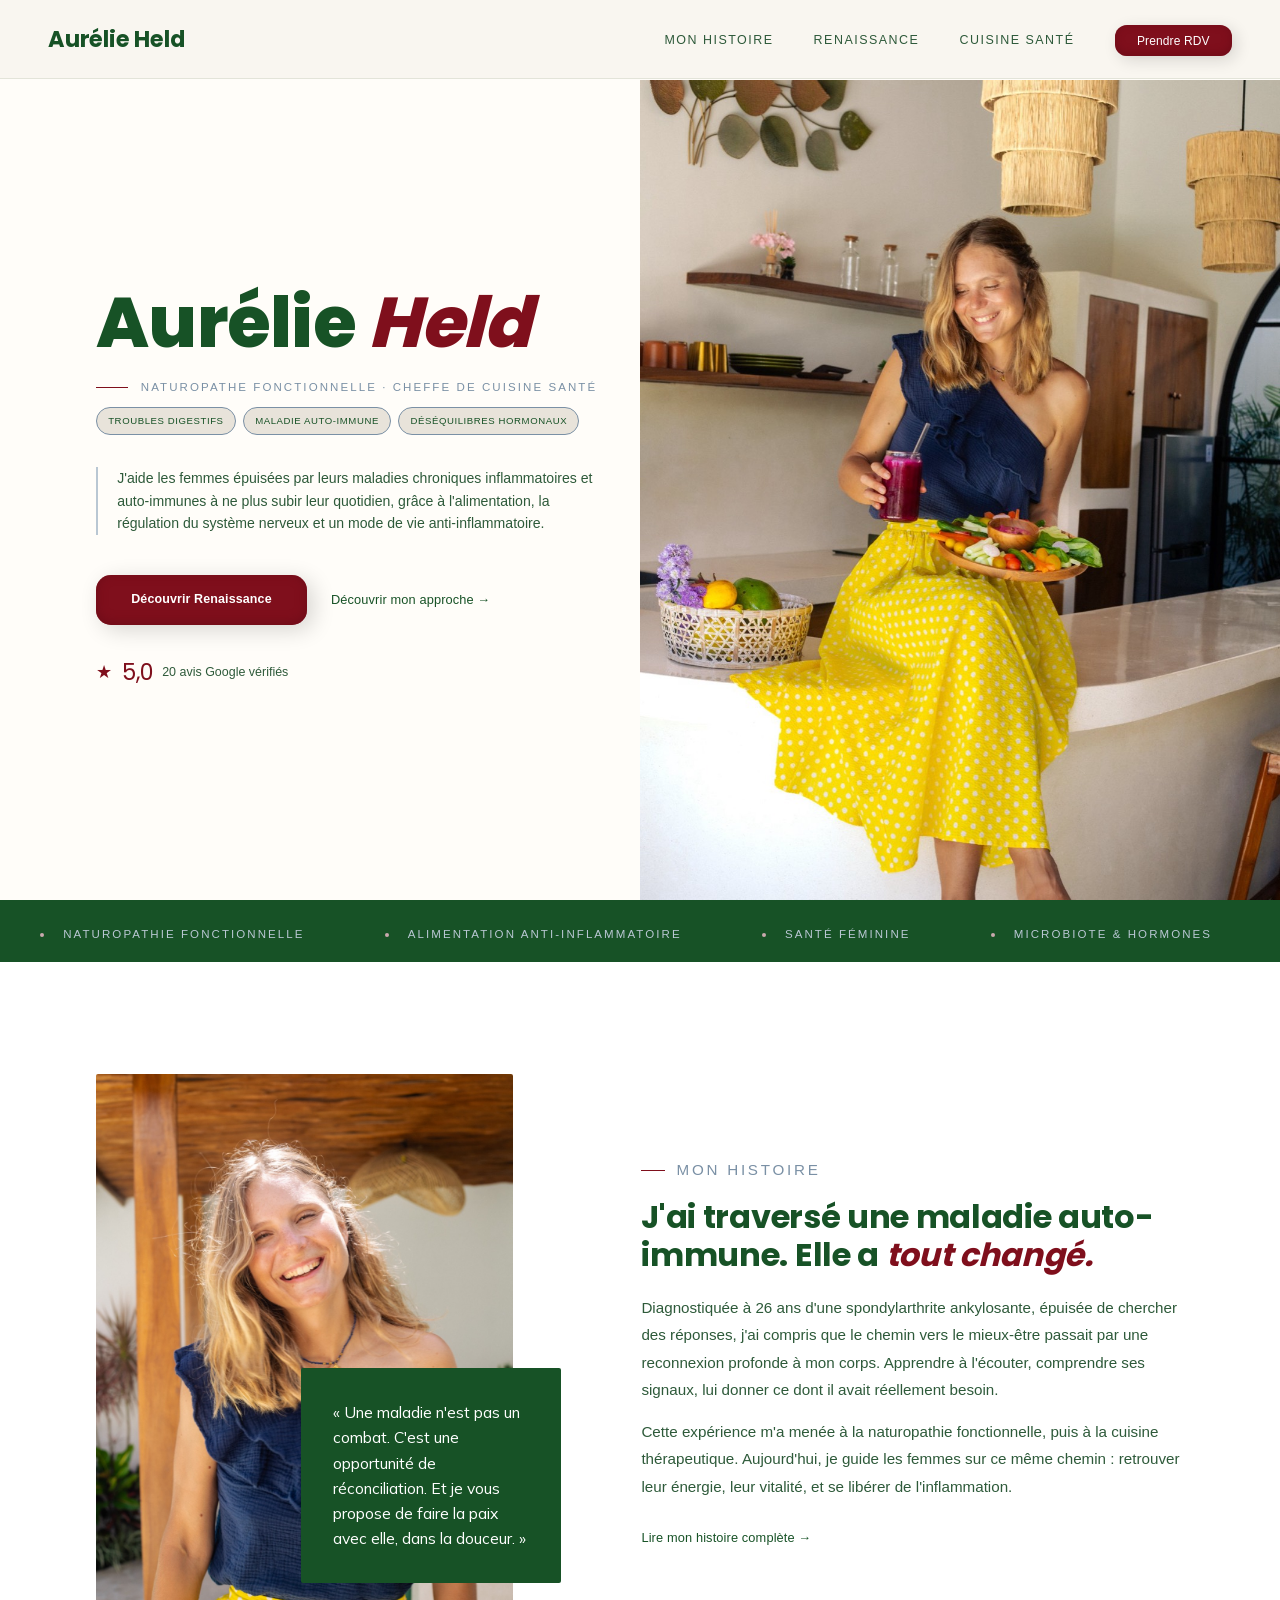
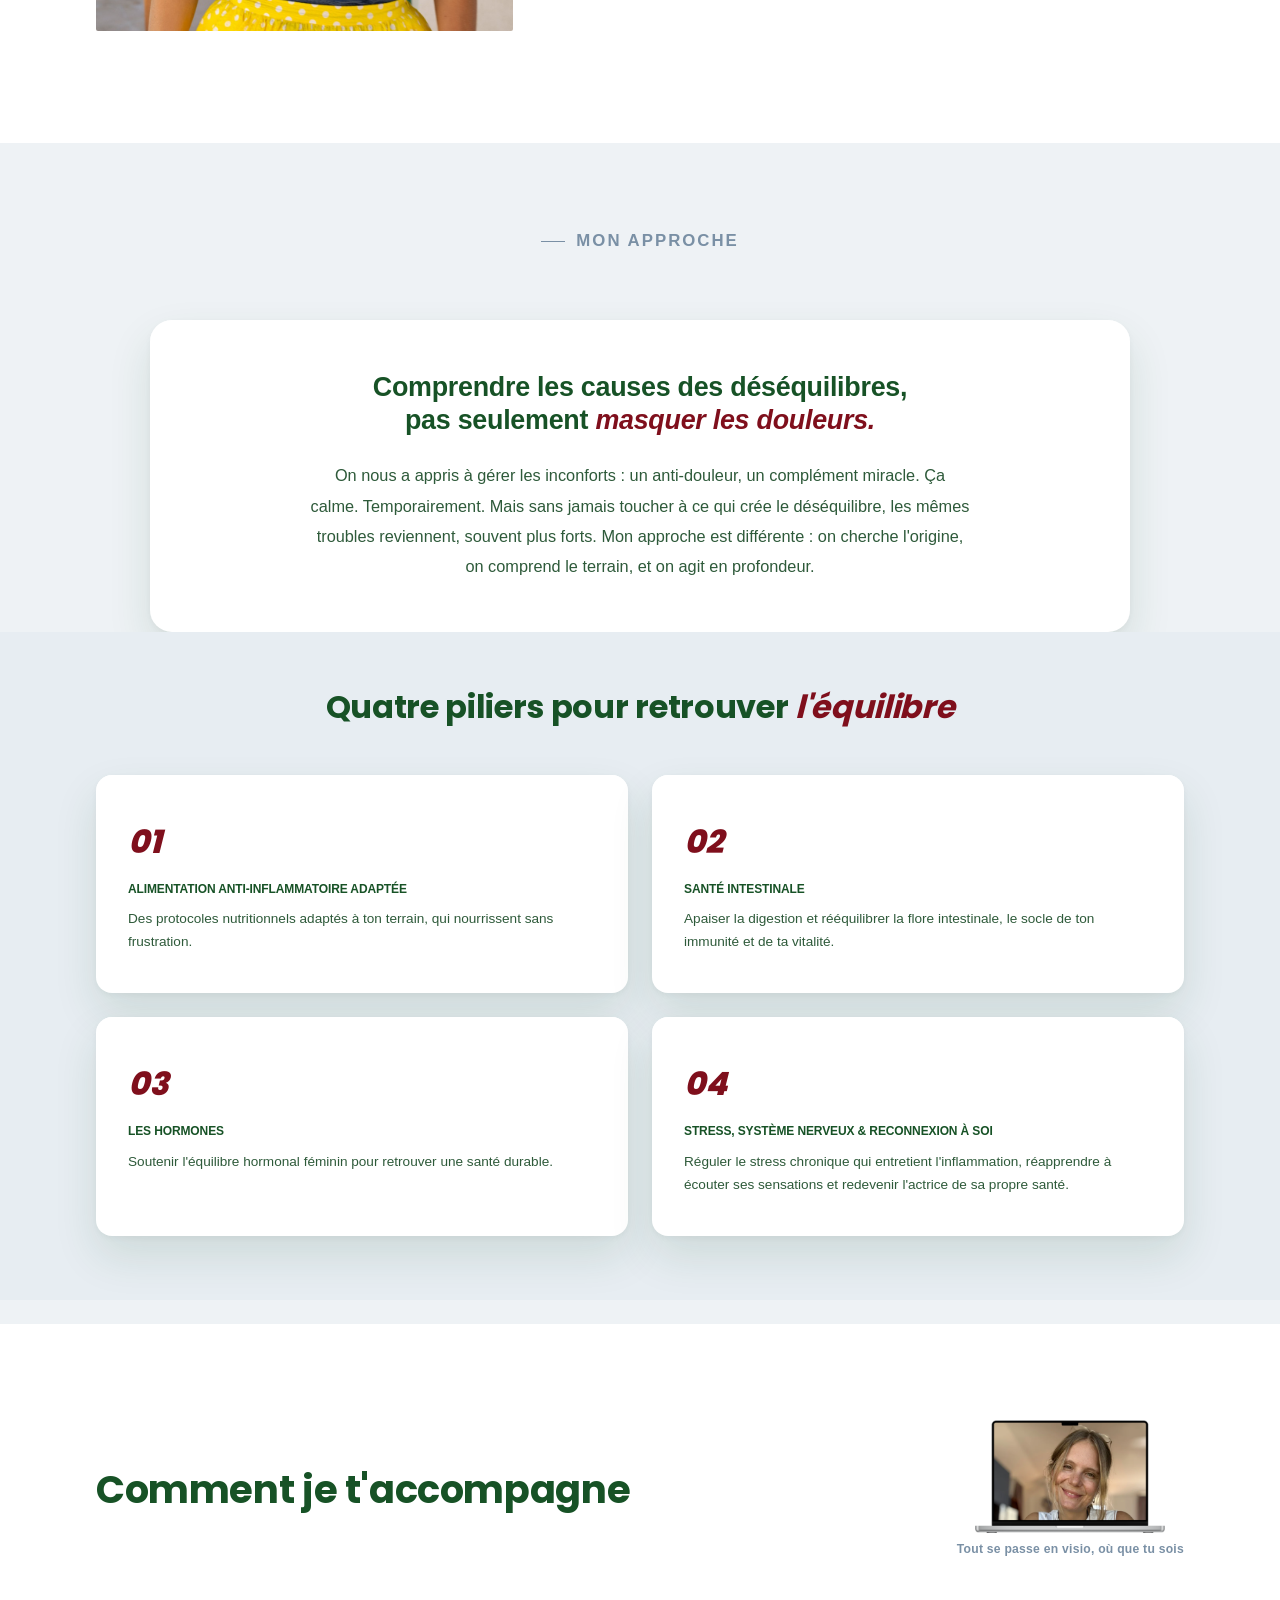
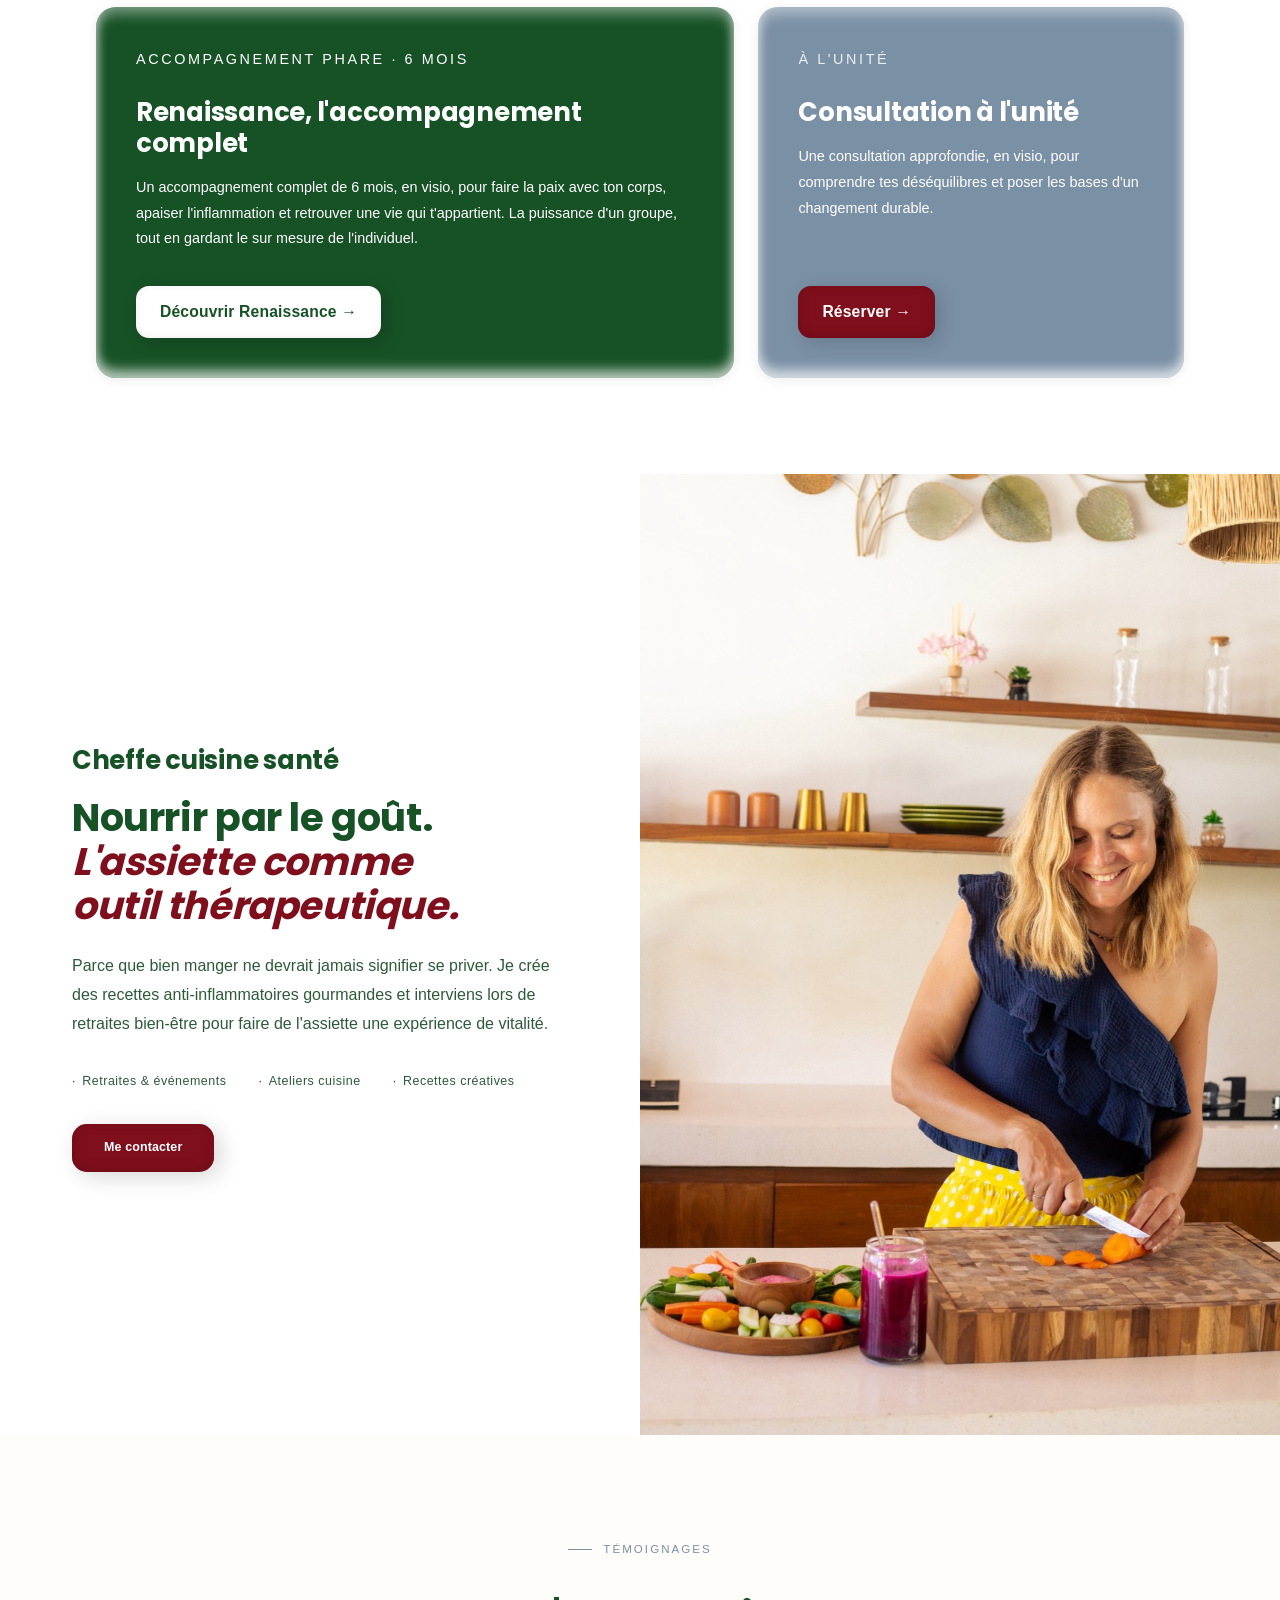
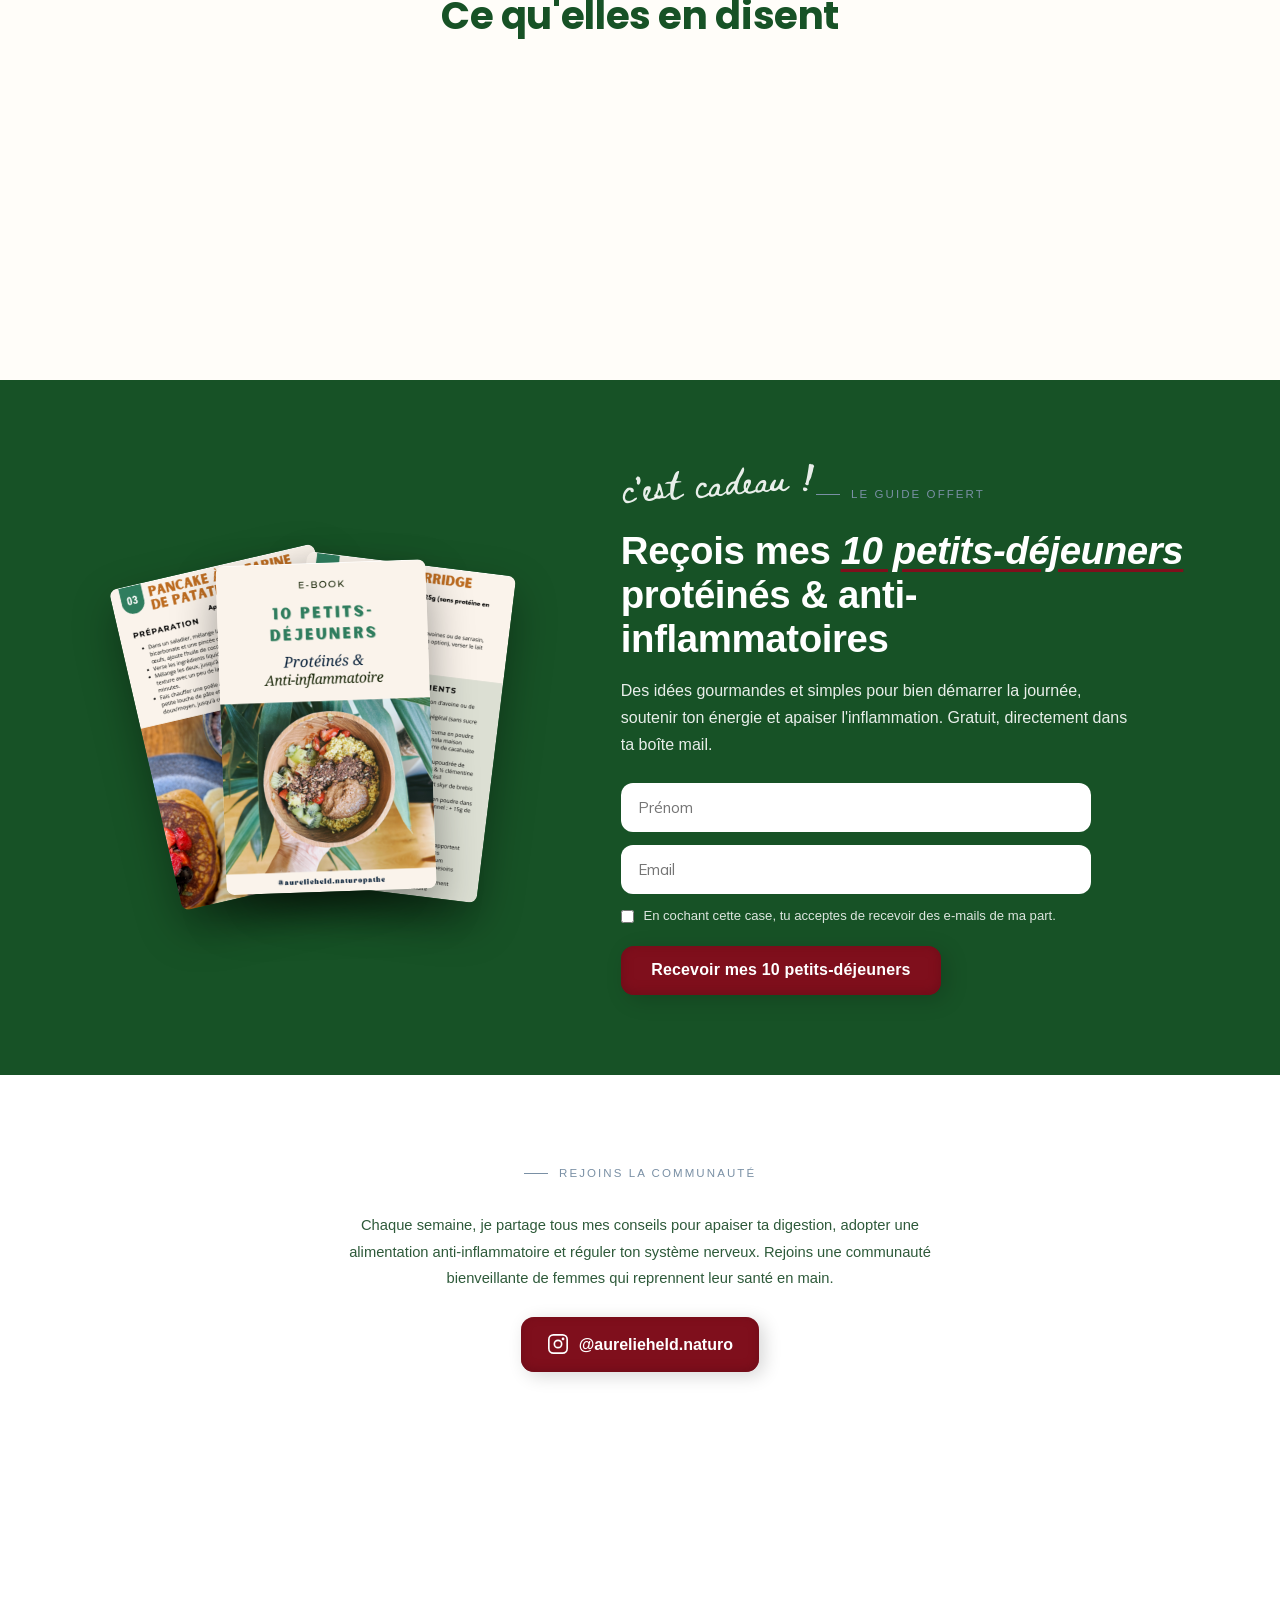
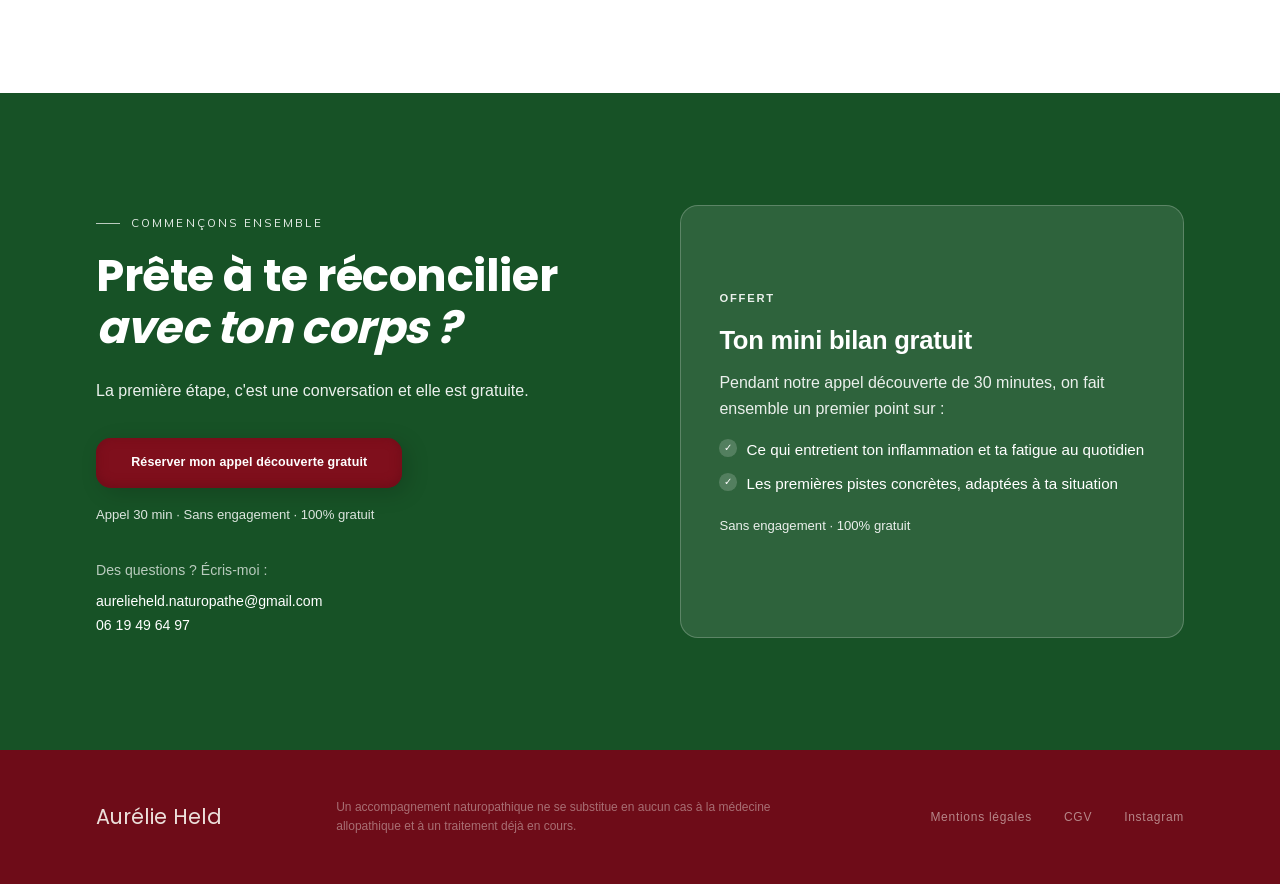
==== commit 015fe8eb: "Feed Instagram Elfsight sur l'accueil + texte ajuste" ====
--- a/index.html
+++ b/index.html
@@ -1 +1 @@
-<!DOCTYPE html><html lang="fr" class="__variable_94d7f7 __variable_c95b6f __variable_a3d1f3 __variable_e36b36 __variable_6720ae"><head><meta charSet="utf-8"/><meta name="viewport" content="width=device-width, initial-scale=1"/><link rel="preload" href="/_next/static/media/0484562807a97172-s.p.woff2" as="font" crossorigin="" type="font/woff2"/><link rel="preload" href="/_next/static/media/13971731025ec697-s.p.woff2" as="font" crossorigin="" type="font/woff2"/><link rel="preload" href="/_next/static/media/3be83a346553616c-s.p.woff2" as="font" crossorigin="" type="font/woff2"/><link rel="preload" href="/_next/static/media/6245472ced48d3be-s.p.woff2" as="font" crossorigin="" type="font/woff2"/><link rel="preload" href="/_next/static/media/7b89a4fd5e90ede0-s.p.woff2" as="font" crossorigin="" type="font/woff2"/><link rel="preload" href="/_next/static/media/7db6c35d839a711c-s.p.woff2" as="font" crossorigin="" type="font/woff2"/><link rel="preload" href="/_next/static/media/8888a3826f4a3af4-s.p.woff2" as="font" crossorigin="" type="font/woff2"/><link rel="preload" href="/_next/static/media/a88ee3317818bfa2-s.p.woff2" as="font" crossorigin="" type="font/woff2"/><link rel="preload" href="/_next/static/media/b957ea75a84b6ea7-s.p.woff2" as="font" crossorigin="" type="font/woff2"/><link rel="preload" href="/_next/static/media/e18f83c737786aa7-s.p.woff2" as="font" crossorigin="" type="font/woff2"/><link rel="preload" href="/_next/static/media/eafabf029ad39a43-s.p.woff2" as="font" crossorigin="" type="font/woff2"/><link rel="preload" as="image" href="/hero.jpg" fetchPriority="high"/><link rel="preload" as="image" href="/images/laptop-visio.png"/><link rel="stylesheet" href="/_next/static/css/303db1a65f52e579.css" data-precedence="next"/><link rel="stylesheet" href="/_next/static/css/c0de0d82d327fd07.css" data-precedence="next"/><link rel="preload" as="script" fetchPriority="low" href="/_next/static/chunks/webpack-d4f9c007f0b37f6d.js"/><script src="/_next/static/chunks/fd9d1056-9f91b5e418130764.js" async=""></script><script src="/_next/static/chunks/117-28affb1ba7ab25ca.js" async=""></script><script src="/_next/static/chunks/main-app-56906437530ab043.js" async=""></script><script src="/_next/static/chunks/972-17ea62b17795b286.js" async=""></script><script src="/_next/static/chunks/878-2d3fde22906956a2.js" async=""></script><script src="/_next/static/chunks/3-8c49e55d888fd1c7.js" async=""></script><script src="/_next/static/chunks/app/page-59247d56fc6f3bcd.js" async=""></script><script src="/_next/static/chunks/app/layout-b2f3d4ebccd355f3.js" async=""></script><title>Naturopathe maladies auto-immunes &amp; inflammatoires | Aurélie Held</title><meta name="description" content="Naturopathe certifiée spécialisée dans les maladies auto-immunes, inflammatoires chroniques, troubles digestifs et hormonaux. Accompagnement individuel en visio par l&#x27;alimentation anti-inflammatoire et la régulation du système nerveux."/><meta name="author" content="Aurélie Held"/><meta name="keywords" content="naturopathe maladies auto-immunes,naturopathe maladies inflammatoires,naturopathe spondylarthrite,naturopathe troubles digestifs,alimentation anti-inflammatoire,naturopathie fonctionnelle,naturopathe en visio,déséquilibres hormonaux,Aurélie Held naturopathe"/><meta name="robots" content="index, follow"/><link rel="canonical" href="https://aurelieheld.com"/><meta property="og:title" content="Naturopathe maladies auto-immunes &amp; inflammatoires | Aurélie Held"/><meta property="og:description" content="Accompagnement naturopathique individuel en visio pour les femmes vivant avec une maladie auto-immune ou inflammatoire chronique. Apaise l&#x27;inflammation, retrouve ton énergie."/><meta property="og:url" content="https://aurelieheld.com"/><meta property="og:site_name" content="Aurélie Held Naturopathe"/><meta property="og:locale" content="fr_FR"/><meta property="og:image" content="https://aurelieheld.com/hero.jpg"/><meta property="og:image:width" content="1200"/><meta property="og:image:height" content="630"/><meta property="og:image:alt" content="Aurélie Held, naturopathe"/><meta property="og:type" content="website"/><meta name="twitter:card" content="summary_large_image"/><meta name="twitter:title" content="Naturopathe maladies auto-immunes &amp; inflammatoires | Aurélie Held"/><meta name="twitter:description" content="Naturopathe spécialisée maladies auto-immunes, inflammatoires, troubles digestifs et hormonaux. Accompagnement en visio."/><meta name="twitter:image" content="https://aurelieheld.com/hero.jpg"/><meta name="next-size-adjust"/><script src="/_next/static/chunks/polyfills-42372ed130431b0a.js" noModule=""></script></head><body class="theme-bb"><nav><a class="nav-logo" href="/">Aurélie Held</a><ul class="nav-links"><li><a href="/mon-histoire">Mon histoire</a></li><li><a href="/renaissance">Renaissance</a></li><li><a href="/#cuisine">Cuisine santé</a></li><li><a href="https://calendly.com/aurelieheld-naturopathe" class="nav-cta" target="_blank" rel="noopener noreferrer">Prendre RDV</a></li></ul></nav><div class="theme-bb page-home"><script type="application/ld+json">{"@context":"https://schema.org","@graph":[{"@type":"MedicalBusiness","@id":"https://aurelieheld.com/#business","name":"Aurélie Held Naturopathe","url":"https://aurelieheld.com","telephone":"+33619496497","email":"aurelieheld.naturopathe@gmail.com","description":"Naturopathe certifiée spécialisée dans les maladies auto-immunes, inflammatoires chroniques, troubles digestifs et hormonaux. Accompagnement individuel en visioconférence.","priceRange":"130€ - 690€","medicalSpecialty":"Naturopathie fonctionnelle","areaServed":{"@type":"Country","name":"France"},"availableLanguage":"fr","aggregateRating":{"@type":"AggregateRating","ratingValue":"5","reviewCount":"20"},"sameAs":["https://www.instagram.com/aurelieheld.naturo/"]},{"@type":"Person","@id":"https://aurelieheld.com/#person","name":"Aurélie Held","jobTitle":"Naturopathe certifiée","url":"https://aurelieheld.com","sameAs":["https://www.instagram.com/aurelieheld.naturo/"],"knowsAbout":["Naturopathie fonctionnelle","Alimentation anti-inflammatoire","Troubles digestifs","Santé hormonale féminine","Maladies auto-immunes","Microbiote intestinal"]},{"@type":"WebSite","@id":"https://aurelieheld.com/#website","url":"https://aurelieheld.com","name":"Aurélie Held Naturopathe","inLanguage":"fr-FR","publisher":{"@id":"https://aurelieheld.com/#person"}},{"@type":"Service","name":"Accompagnement Renaissance","provider":{"@id":"https://aurelieheld.com/#person"},"description":"Accompagnement naturopathique individuel sur 6 mois pour les femmes vivant avec une maladie inflammatoire chronique ou auto-immune : apaiser l'inflammation, comprendre son terrain et retrouver une vie qui lui appartient.","offers":{"@type":"Offer","price":"690","priceCurrency":"EUR"}},{"@type":"Service","name":"Consultation à l'unité","provider":{"@id":"https://aurelieheld.com/#person"},"description":"Consultation naturopathique approfondie pour comprendre ses déséquilibres et poser les bases d'un changement durable.","offers":{"@type":"Offer","price":"130","priceCurrency":"EUR"}}]}</script><section class="hero"><div class="hero-left"><h1 class="hero-name">Aurélie <em>Held</em></h1><p class="hero-tag">Naturopathe fonctionnelle · Cheffe de cuisine santé</p><div class="hero-pills"><span class="hero-pill">Troubles digestifs</span><span class="hero-pill">Maladie auto-immune</span><span class="hero-pill">Déséquilibres hormonaux</span></div><p class="hero-sub">J&#x27;aide les femmes épuisées par leurs maladies chroniques inflammatoires et auto-immunes à ne plus subir leur quotidien, grâce à l&#x27;alimentation, la régulation du système nerveux et un mode de vie anti-inflammatoire.</p><div class="hero-actions"><a class="btn-primary" href="/renaissance">Découvrir Renaissance</a><a class="btn-ghost" href="#approche">Découvrir mon approche →</a></div><div class="hero-reviews"><span class="hero-review-star">★</span><span class="hero-review-score">5,0</span><span class="hero-review-text">20 avis Google vérifiés</span></div></div><div class="hero-right"><div class="hero-photo"><img alt="Aurélie Held naturopathe fonctionnelle et cheffe cuisine santé" fetchPriority="high" decoding="async" data-nimg="fill" style="position:absolute;height:100%;width:100%;left:0;top:0;right:0;bottom:0;object-fit:cover;object-position:center 18%;color:transparent" src="/hero.jpg"/></div></div></section><div class="scroll-strip" aria-hidden="true"><div class="scroll-track"><span class="scroll-item"><span class="scroll-dot"></span>Naturopathie fonctionnelle</span><span class="scroll-item"><span class="scroll-dot"></span>Alimentation anti-inflammatoire</span><span class="scroll-item"><span class="scroll-dot"></span>Santé féminine</span><span class="scroll-item"><span class="scroll-dot"></span>Microbiote &amp; hormones</span><span class="scroll-item"><span class="scroll-dot"></span>Cuisine thérapeutique</span><span class="scroll-item"><span class="scroll-dot"></span>Retraites bien-être</span><span class="scroll-item"><span class="scroll-dot"></span>Accompagnement sur-mesure</span><span class="scroll-item"><span class="scroll-dot"></span>Équilibre durable</span><span class="scroll-item"><span class="scroll-dot"></span>Naturopathie fonctionnelle</span><span class="scroll-item"><span class="scroll-dot"></span>Alimentation anti-inflammatoire</span><span class="scroll-item"><span class="scroll-dot"></span>Santé féminine</span><span class="scroll-item"><span class="scroll-dot"></span>Microbiote &amp; hormones</span><span class="scroll-item"><span class="scroll-dot"></span>Cuisine thérapeutique</span><span class="scroll-item"><span class="scroll-dot"></span>Retraites bien-être</span><span class="scroll-item"><span class="scroll-dot"></span>Accompagnement sur-mesure</span><span class="scroll-item"><span class="scroll-dot"></span>Équilibre durable</span></div></div><section class="story" id="histoire"><div class="story-visual"><img alt="Aurélie Held naturopathe, parcours personnel avec maladie auto-immune et naturopathie fonctionnelle" loading="lazy" width="500" height="667" decoding="async" data-nimg="1" style="color:transparent;width:100%;height:auto;aspect-ratio:3/4;object-fit:cover;border-radius:2px;display:block" src="/histoire.jpg"/><div class="story-quote-box"><p>« Une maladie n&#x27;est pas un combat. C&#x27;est une opportunité de réconciliation. Et je vous propose de faire la paix avec elle, dans la douceur. »</p></div></div><div class="story-content"><p class="story-label">Mon histoire</p><h2>J&#x27;ai traversé une maladie auto-immune. Elle a <em>tout changé.</em></h2><p>Diagnostiquée à 26 ans d&#x27;une spondylarthrite ankylosante, épuisée de chercher des réponses, j&#x27;ai compris que le chemin vers le mieux-être passait par une reconnexion profonde à mon corps. Apprendre à l&#x27;écouter, comprendre ses signaux, lui donner ce dont il avait réellement besoin.</p><p>Cette expérience m&#x27;a menée à la naturopathie fonctionnelle, puis à la cuisine thérapeutique. Aujourd&#x27;hui, je guide les femmes sur ce même chemin : retrouver leur énergie, leur vitalité, et se libérer de l&#x27;inflammation.</p><a class="story-link" href="/mon-histoire">Lire mon histoire complète →</a></div></section><section class="approche" id="approche"><div class="approche-header"><p class="section-label" style="justify-content:center">Mon approche</p></div><div class="approche-encadre"><h2>Comprendre les causes des déséquilibres,<br/>pas seulement <em>masquer les douleurs.</em></h2><p>On nous a appris à gérer les inconforts : un anti-douleur, un complément miracle. Ça calme. Temporairement. Mais sans jamais toucher à ce qui crée le déséquilibre, les mêmes troubles reviennent, souvent plus forts. Mon approche est différente : on cherche l&#x27;origine, on comprend le terrain, et on agit en profondeur.</p></div><div class="piliers-section"><div class="piliers-header"><h2>Quatre piliers pour retrouver <em>l&#x27;équilibre</em></h2></div><div class="piliers-grid"><div class="pilier"><div class="pilier-num">01</div><h4>Alimentation anti-inflammatoire adaptée</h4><p>Des protocoles nutritionnels adaptés à ton terrain, qui nourrissent sans frustration.</p></div><div class="pilier"><div class="pilier-num">02</div><h4>Santé intestinale</h4><p>Apaiser la digestion et rééquilibrer la flore intestinale, le socle de ton immunité et de ta vitalité.</p></div><div class="pilier"><div class="pilier-num">03</div><h4>Les hormones</h4><p>Soutenir l&#x27;équilibre hormonal féminin pour retrouver une santé durable.</p></div><div class="pilier"><div class="pilier-num">04</div><h4>Stress, système nerveux &amp; reconnexion à soi</h4><p>Réguler le stress chronique qui entretient l&#x27;inflammation, réapprendre à écouter ses sensations et redevenir l&#x27;actrice de sa propre santé.</p></div></div></div></section><section class="offres" id="offres"><div class="offres-header"><h2>Comment je t&#x27;accompagne</h2><div class="offres-laptop" aria-hidden="true"><img src="/images/laptop-visio.png" alt="" width="300" height="179"/><span>Tout se passe en visio, où que tu sois</span></div></div><div class="offres-grid"><a class="offre-card featured" href="/renaissance"><div><p class="offre-tag">Accompagnement phare · 6 mois</p><h3>Renaissance, l&#x27;accompagnement complet</h3><p>Un accompagnement complet de 6 mois, en visio, pour faire la paix avec ton corps, apaiser l&#x27;inflammation et retrouver une vie qui t&#x27;appartient. La puissance d&#x27;un groupe, tout en gardant le sur mesure de l&#x27;individuel.</p></div><div class="offre-footer"><span class="offre-link">Découvrir Renaissance →</span></div></a><a href="https://calendly.com/aurelieheld-naturopathe" class="offre-card consult" target="_blank" rel="noopener noreferrer"><div><p class="offre-tag">À l&#x27;unité</p><h3>Consultation à l&#x27;unité</h3><p>Une consultation approfondie, en visio, pour comprendre tes déséquilibres et poser les bases d&#x27;un changement durable.</p></div><div class="offre-footer"><span class="offre-link">Réserver →</span></div></a></div></section><section class="cuisine" id="cuisine"><div class="cuisine-content"><p class="cuisine-sublabel">Cheffe cuisine santé</p><h2>Nourrir par le goût.<br/><em>L&#x27;assiette comme<br/>outil thérapeutique.</em></h2><p>Parce que bien manger ne devrait jamais signifier se priver. Je crée des recettes anti-inflammatoires gourmandes et interviens lors de retraites bien-être pour faire de l&#x27;assiette une expérience de vitalité.</p><div class="cuisine-services"><span class="cuisine-service">Retraites &amp; événements</span><span class="cuisine-service">Ateliers cuisine</span><span class="cuisine-service">Recettes créatives</span></div><div class="cuisine-btns"><a href="mailto:aurelieheld.naturopathe@gmail.com" class="btn-sage">Me contacter</a></div></div><div class="cuisine-photo"><img alt="Aurélie Held cheffe cuisine santé, recettes anti-inflammatoires et alimentation thérapeutique" loading="lazy" width="800" height="600" decoding="async" data-nimg="1" style="color:transparent;width:100%;height:100%;object-fit:cover;object-position:center 42%" src="/cuisine-main.jpg"/></div></section><section class="avis"><div class="avis-header"><p class="section-label" style="justify-content:center">Témoignages</p><h2>Ce qu&#x27;elles en disent</h2></div><div class="elfsight-app-22cfb328-3b41-4823-b630-d0862e3c85c2 avis-elfsight" data-elfsight-app-lazy="true"></div></section><section class="leadmagnet"><div class="lead-visual" aria-hidden="true"><div class="ebook-mockup"><img alt="" loading="lazy" width="420" height="594" decoding="async" data-nimg="1" class="ebook-pg ebook-back" style="color:transparent" src="/ebook/ebook-p3.png"/><img alt="" loading="lazy" width="420" height="594" decoding="async" data-nimg="1" class="ebook-pg ebook-mid" style="color:transparent" src="/ebook/ebook-p2.png"/><img alt="Aperçu de l&#x27;ebook 10 petits-déjeuners protéinés et anti-inflammatoires d&#x27;Aurélie Held" loading="lazy" width="420" height="594" decoding="async" data-nimg="1" class="ebook-pg ebook-front" style="color:transparent" src="/ebook/ebook-cover.png"/></div></div><div class="lead-content"><p class="lead-hand">c&#x27;est cadeau !</p><p class="section-label">Le guide offert</p><h2>Reçois mes <em>10 petits-déjeuners</em> protéinés &amp; anti-inflammatoires</h2><p>Des idées gourmandes et simples pour bien démarrer la journée, soutenir ton énergie et apaiser l&#x27;inflammation. Gratuit, directement dans ta boîte mail.</p><form class="lead-form" name="lead-petits-dejeuners" data-netlify="true" netlify-honeypot="bot-field" method="POST"><input type="hidden" name="form-name" value="lead-petits-dejeuners"/><p class="lead-hp"><label>Ne pas remplir si tu es humaine : <input name="bot-field"/></label></p><input type="text" placeholder="Prénom" aria-label="Prénom" required="" name="prenom"/><input type="email" placeholder="Email" aria-label="Email" required="" name="email"/><label class="lead-consent"><input type="checkbox" required="" name="consent"/><span>En cochant cette case, tu acceptes de recevoir des e-mails de ma part.</span></label><button type="submit" class="btn-primary lead-btn">Recevoir mes 10 petits-déjeuners</button></form></div></section><section class="instagram insta-cta"><div class="insta-cta-inner"><p class="section-label" style="justify-content:center">Rejoins la communauté</p><h2>On est déjà plus de <em>12 000</em> sur Instagram</h2><p>Chaque semaine, je partage tous mes conseils pour apaiser ta digestion, adopter une alimentation anti-inflammatoire et réguler ton système nerveux. Rejoins une communauté bienveillante de femmes qui reprennent leur santé en main.</p><a href="https://www.instagram.com/aurelieheld.naturo/" class="insta-btn" target="_blank" rel="noopener noreferrer"><svg width="22" height="22" viewBox="0 0 24 24" fill="none" stroke="currentColor" stroke-width="1.8" stroke-linecap="round" stroke-linejoin="round" aria-hidden="true"><rect x="2" y="2" width="20" height="20" rx="5" ry="5"></rect><circle cx="12" cy="12" r="4"></circle><circle cx="17.5" cy="6.5" r="0.6" fill="currentColor"></circle></svg>@aurelieheld.naturo</a></div></section><section class="final-cta"><div class="cta-main"><p class="section-label">Commençons ensemble</p><h2>Prête à te réconcilier<br/><em>avec ton corps ?</em></h2><p>La première étape, c&#x27;est une conversation et elle est gratuite.</p><div class="cta-actions"><a href="https://calendly.com/aurelieheld-naturopathe" class="btn-cta" target="_blank" rel="noopener noreferrer">Réserver mon appel découverte gratuit</a><div class="cta-guarantee">Appel 30 min · Sans engagement · 100% gratuit</div></div><div class="contact-details"><p>Des questions ? Écris-moi :</p><a href="mailto:aurelieheld.naturopathe@gmail.com">aurelieheld.naturopathe@gmail.com</a><a href="tel:0619496497">06 19 49 64 97</a></div></div><div class="cta-aside"><p class="cta-aside-tag">Offert</p><h3>Ton mini bilan gratuit</h3><p>Pendant notre appel découverte de 30 minutes, on fait ensemble un premier point sur :</p><ul><li>Ce qui entretient ton inflammation et ta fatigue au quotidien</li><li>Les premières pistes concrètes, adaptées à ta situation</li></ul><p class="cta-aside-note">Sans engagement · 100% gratuit</p></div></section><footer><div class="footer-brand">Aurélie Held</div><p class="footer-note">Un accompagnement naturopathique ne se substitue en aucun cas à la médecine allopathique et à un traitement déjà en cours.</p><div class="footer-links"><a href="/mentions-legales">Mentions légales</a><a href="/cgv">CGV</a><a href="https://www.instagram.com/aurelieheld.naturo/" target="_blank" rel="noopener noreferrer">Instagram</a></div></footer></div><script src="/_next/static/chunks/webpack-d4f9c007f0b37f6d.js" async=""></script><script>(self.__next_f=self.__next_f||[]).push([0]);self.__next_f.push([2,null])</script><script>self.__next_f.push([1,"1:HL[\"/_next/static/media/0484562807a97172-s.p.woff2\",\"font\",{\"crossOrigin\":\"\",\"type\":\"font/woff2\"}]\n2:HL[\"/_next/static/media/13971731025ec697-s.p.woff2\",\"font\",{\"crossOrigin\":\"\",\"type\":\"font/woff2\"}]\n3:HL[\"/_next/static/media/3be83a346553616c-s.p.woff2\",\"font\",{\"crossOrigin\":\"\",\"type\":\"font/woff2\"}]\n4:HL[\"/_next/static/media/6245472ced48d3be-s.p.woff2\",\"font\",{\"crossOrigin\":\"\",\"type\":\"font/woff2\"}]\n5:HL[\"/_next/static/media/7b89a4fd5e90ede0-s.p.woff2\",\"font\",{\"crossOrigin\":\"\",\"type\":\"font/woff2\"}]\n6:HL[\"/_next/static/media/7db6c35d839a711c-s.p.woff2\",\"font\",{\"crossOrigin\":\"\",\"type\":\"font/woff2\"}]\n7:HL[\"/_next/static/media/8888a3826f4a3af4-s.p.woff2\",\"font\",{\"crossOrigin\":\"\",\"type\":\"font/woff2\"}]\n8:HL[\"/_next/static/media/a88ee3317818bfa2-s.p.woff2\",\"font\",{\"crossOrigin\":\"\",\"type\":\"font/woff2\"}]\n9:HL[\"/_next/static/media/b957ea75a84b6ea7-s.p.woff2\",\"font\",{\"crossOrigin\":\"\",\"type\":\"font/woff2\"}]\na:HL[\"/_next/static/media/e18f83c737786aa7-s.p.woff2\",\"font\",{\"crossOrigin\":\"\",\"type\":\"font/woff2\"}]\nb:HL[\"/_next/static/media/eafabf029ad39a43-s.p.woff2\",\"font\",{\"crossOrigin\":\"\",\"type\":\"font/woff2\"}]\nc:HL[\"/_next/static/css/303db1a65f52e579.css\",\"style\"]\nd:HL[\"/_next/static/css/c0de0d82d327fd07.css\",\"style\"]\n"])</script><script>self.__next_f.push([1,"e:I[2846,[],\"\"]\n11:I[2972,[\"972\",\"static/chunks/972-17ea62b17795b286.js\",\"878\",\"static/chunks/878-2d3fde22906956a2.js\",\"3\",\"static/chunks/3-8c49e55d888fd1c7.js\",\"931\",\"static/chunks/app/page-59247d56fc6f3bcd.js\"],\"\"]\n12:I[5878,[\"972\",\"static/chunks/972-17ea62b17795b286.js\",\"878\",\"static/chunks/878-2d3fde22906956a2.js\",\"3\",\"static/chunks/3-8c49e55d888fd1c7.js\",\"931\",\"static/chunks/app/page-59247d56fc6f3bcd.js\"],\"Image\"]\n13:I[8003,[\"972\",\"static/chunks/972-17ea62b17795b286.js\",\"878\",\"static/chunks/878-2d3fde22906956a2.js\",\"3\",\"static/chunks/3-8c49e55d888fd1c7.js\",\"931\",\"static/chunks/app/page-59247d56fc6f3bcd.js\"],\"\"]\n14:I[8154,[\"972\",\"static/chunks/972-17ea62b17795b286.js\",\"185\",\"static/chunks/app/layout-b2f3d4ebccd355f3.js\"],\"default\"]\n15:I[4707,[],\"\"]\n16:I[6423,[],\"\"]\n18:I[1060,[],\"\"]\n10:T7fa,{\"@context\":\"https://schema.org\",\"@graph\":[{\"@type\":\"MedicalBusiness\",\"@id\":\"https://aurelieheld.com/#business\",\"name\":\"Aurélie Held Naturopathe\",\"url\":\"https://aurelieheld.com\",\"telephone\":\"+33619496497\",\"email\":\"aurelieheld.naturopathe@gmail.com\",\"description\":\"Naturopathe certifiée spécialisée dans les maladies auto-immunes, inflammatoires chroniques, troubles digestifs et hormonaux. Accompagnement individuel en visioconférence.\",\"priceRange\":\"130€ - 690€\",\"medicalSpecialty\":\"Naturopathie fonctionnelle\",\"areaServed\":{\"@type\":\"Country\",\"name\":\"France\"},\"availableLanguage\":\"fr\",\"aggregateRating\":{\"@type\":\"AggregateRating\",\"ratingValue\":\"5\",\"reviewCount\":\"20\"},\"sameAs\":[\"https://www.instagram.com/aurelieheld.naturo/\"]},{\"@type\":\"Person\",\"@id\":\"https://aurelieheld.com/#person\",\"name\":\"Aurélie Held\",\"jobTitle\":\"Naturopathe certifiée\",\"url\":\"https://aurelieheld.com\",\"sameAs\":[\"https://www.instagram.com/aurelieheld.naturo/\"],\"knowsAbout\":[\"Naturopathie fonctionnelle\",\"Alimentation anti-inflammatoire\",\"Troubles digestifs\",\"Santé hormonale féminine\",\"Maladies auto-immunes\",\"Microbiote intestinal\"]},{\"@type\":\"WebSite\",\"@id\":\"https://aurelieheld.com/#website\",\"url\":\"https://aurelieheld.com\",\"name\":\"Aurélie Held Naturo"])</script><script>self.__next_f.push([1,"pathe\",\"inLanguage\":\"fr-FR\",\"publisher\":{\"@id\":\"https://aurelieheld.com/#person\"}},{\"@type\":\"Service\",\"name\":\"Accompagnement Renaissance\",\"provider\":{\"@id\":\"https://aurelieheld.com/#person\"},\"description\":\"Accompagnement naturopathique individuel sur 6 mois pour les femmes vivant avec une maladie inflammatoire chronique ou auto-immune : apaiser l'inflammation, comprendre son terrain et retrouver une vie qui lui appartient.\",\"offers\":{\"@type\":\"Offer\",\"price\":\"690\",\"priceCurrency\":\"EUR\"}},{\"@type\":\"Service\",\"name\":\"Consultation à l'unité\",\"provider\":{\"@id\":\"https://aurelieheld.com/#person\"},\"description\":\"Consultation naturopathique approfondie pour comprendre ses déséquilibres et poser les bases d'un changement durable.\",\"offers\":{\"@type\":\"Offer\",\"price\":\"130\",\"priceCurrency\":\"EUR\"}}]}19:[]\n"])</script><script>self.__next_f.push([1,"0:[\"$\",\"$Le\",null,{\"buildId\":\"iCCOoC5a3EISshbOHjHDm\",\"assetPrefix\":\"\",\"urlParts\":[\"\",\"\"],\"initialTree\":[\"\",{\"children\":[\"__PAGE__\",{}]},\"$undefined\",\"$undefined\",true],\"initialSeedData\":[\"\",{\"children\":[\"__PAGE__\",{},[[\"$Lf\",[\"$\",\"div\",null,{\"className\":\"theme-bb page-home\",\"children\":[[\"$\",\"script\",null,{\"type\":\"application/ld+json\",\"dangerouslySetInnerHTML\":{\"__html\":\"$10\"}}],[\"$\",\"section\",null,{\"className\":\"hero\",\"children\":[[\"$\",\"div\",null,{\"className\":\"hero-left\",\"children\":[[\"$\",\"h1\",null,{\"className\":\"hero-name\",\"children\":[\"Aurélie \",[\"$\",\"em\",null,{\"children\":\"Held\"}]]}],[\"$\",\"p\",null,{\"className\":\"hero-tag\",\"children\":\"Naturopathe fonctionnelle · Cheffe de cuisine santé\"}],[\"$\",\"div\",null,{\"className\":\"hero-pills\",\"children\":[[\"$\",\"span\",null,{\"className\":\"hero-pill\",\"children\":\"Troubles digestifs\"}],[\"$\",\"span\",null,{\"className\":\"hero-pill\",\"children\":\"Maladie auto-immune\"}],[\"$\",\"span\",null,{\"className\":\"hero-pill\",\"children\":\"Déséquilibres hormonaux\"}]]}],[\"$\",\"p\",null,{\"className\":\"hero-sub\",\"children\":\"J'aide les femmes épuisées par leurs maladies chroniques inflammatoires et auto-immunes à ne plus subir leur quotidien, grâce à l'alimentation, la régulation du système nerveux et un mode de vie anti-inflammatoire.\"}],[\"$\",\"div\",null,{\"className\":\"hero-actions\",\"children\":[[\"$\",\"$L11\",null,{\"href\":\"/renaissance\",\"className\":\"btn-primary\",\"children\":\"Découvrir Renaissance\"}],[\"$\",\"$L11\",null,{\"href\":\"#approche\",\"className\":\"btn-ghost\",\"children\":\"Découvrir mon approche →\"}]]}],[\"$\",\"div\",null,{\"className\":\"hero-reviews\",\"children\":[[\"$\",\"span\",null,{\"className\":\"hero-review-star\",\"children\":\"★\"}],[\"$\",\"span\",null,{\"className\":\"hero-review-score\",\"children\":\"5,0\"}],[\"$\",\"span\",null,{\"className\":\"hero-review-text\",\"children\":\"20 avis Google vérifiés\"}]]}]]}],[\"$\",\"div\",null,{\"className\":\"hero-right\",\"children\":[\"$\",\"div\",null,{\"className\":\"hero-photo\",\"children\":[\"$\",\"$L12\",null,{\"src\":\"/hero.jpg\",\"alt\":\"Aurélie Held naturopathe fonctionnelle et cheffe cuisine santé\",\"fill\":true,\"sizes\":\"(max-width: 900px) 100vw, 50vw\",\"style\":{\"objectFit\":\"cover\",\"objectPosition\":\"center 18%\"},\"priority\":true}]}]}]]}],[\"$\",\"div\",null,{\"className\":\"scroll-strip\",\"aria-hidden\":\"true\",\"children\":[\"$\",\"div\",null,{\"className\":\"scroll-track\",\"children\":[[\"$\",\"span\",\"0\",{\"className\":\"scroll-item\",\"children\":[[\"$\",\"span\",null,{\"className\":\"scroll-dot\"}],\"Naturopathie fonctionnelle\"]}],[\"$\",\"span\",\"1\",{\"className\":\"scroll-item\",\"children\":[[\"$\",\"span\",null,{\"className\":\"scroll-dot\"}],\"Alimentation anti-inflammatoire\"]}],[\"$\",\"span\",\"2\",{\"className\":\"scroll-item\",\"children\":[[\"$\",\"span\",null,{\"className\":\"scroll-dot\"}],\"Santé féminine\"]}],[\"$\",\"span\",\"3\",{\"className\":\"scroll-item\",\"children\":[[\"$\",\"span\",null,{\"className\":\"scroll-dot\"}],\"Microbiote \u0026 hormones\"]}],[\"$\",\"span\",\"4\",{\"className\":\"scroll-item\",\"children\":[[\"$\",\"span\",null,{\"className\":\"scroll-dot\"}],\"Cuisine thérapeutique\"]}],[\"$\",\"span\",\"5\",{\"className\":\"scroll-item\",\"children\":[[\"$\",\"span\",null,{\"className\":\"scroll-dot\"}],\"Retraites bien-être\"]}],[\"$\",\"span\",\"6\",{\"className\":\"scroll-item\",\"children\":[[\"$\",\"span\",null,{\"className\":\"scroll-dot\"}],\"Accompagnement sur-mesure\"]}],[\"$\",\"span\",\"7\",{\"className\":\"scroll-item\",\"children\":[[\"$\",\"span\",null,{\"className\":\"scroll-dot\"}],\"Équilibre durable\"]}],[\"$\",\"span\",\"8\",{\"className\":\"scroll-item\",\"children\":[[\"$\",\"span\",null,{\"className\":\"scroll-dot\"}],\"Naturopathie fonctionnelle\"]}],[\"$\",\"span\",\"9\",{\"className\":\"scroll-item\",\"children\":[[\"$\",\"span\",null,{\"className\":\"scroll-dot\"}],\"Alimentation anti-inflammatoire\"]}],[\"$\",\"span\",\"10\",{\"className\":\"scroll-item\",\"children\":[[\"$\",\"span\",null,{\"className\":\"scroll-dot\"}],\"Santé féminine\"]}],[\"$\",\"span\",\"11\",{\"className\":\"scroll-item\",\"children\":[[\"$\",\"span\",null,{\"className\":\"scroll-dot\"}],\"Microbiote \u0026 hormones\"]}],[\"$\",\"span\",\"12\",{\"className\":\"scroll-item\",\"children\":[[\"$\",\"span\",null,{\"className\":\"scroll-dot\"}],\"Cuisine thérapeutique\"]}],[\"$\",\"span\",\"13\",{\"className\":\"scroll-item\",\"children\":[[\"$\",\"span\",null,{\"className\":\"scroll-dot\"}],\"Retraites bien-être\"]}],[\"$\",\"span\",\"14\",{\"className\":\"scroll-item\",\"children\":[[\"$\",\"span\",null,{\"className\":\"scroll-dot\"}],\"Accompagnement sur-mesure\"]}],[\"$\",\"span\",\"15\",{\"className\":\"scroll-item\",\"children\":[[\"$\",\"span\",null,{\"className\":\"scroll-dot\"}],\"Équilibre durable\"]}]]}]}],[\"$\",\"section\",null,{\"className\":\"story\",\"id\":\"histoire\",\"children\":[[\"$\",\"div\",null,{\"className\":\"story-visual\",\"children\":[[\"$\",\"$L12\",null,{\"src\":\"/histoire.jpg\",\"alt\":\"Aurélie Held naturopathe, parcours personnel avec maladie auto-immune et naturopathie fonctionnelle\",\"width\":500,\"height\":667,\"style\":{\"width\":\"100%\",\"height\":\"auto\",\"aspectRatio\":\"3/4\",\"objectFit\":\"cover\",\"borderRadius\":\"2px\",\"display\":\"block\"}}],[\"$\",\"div\",null,{\"className\":\"story-quote-box\",\"children\":[\"$\",\"p\",null,{\"children\":\"« Une maladie n'est pas un combat. C'est une opportunité de réconciliation. Et je vous propose de faire la paix avec elle, dans la douceur. »\"}]}]]}],[\"$\",\"div\",null,{\"className\":\"story-content\",\"children\":[[\"$\",\"p\",null,{\"className\":\"story-label\",\"children\":\"Mon histoire\"}],[\"$\",\"h2\",null,{\"children\":[\"J'ai traversé une maladie auto-immune. Elle a \",[\"$\",\"em\",null,{\"children\":\"tout changé.\"}]]}],[\"$\",\"p\",null,{\"children\":\"Diagnostiquée à 26 ans d'une spondylarthrite ankylosante, épuisée de chercher des réponses, j'ai compris que le chemin vers le mieux-être passait par une reconnexion profonde à mon corps. Apprendre à l'écouter, comprendre ses signaux, lui donner ce dont il avait réellement besoin.\"}],[\"$\",\"p\",null,{\"children\":\"Cette expérience m'a menée à la naturopathie fonctionnelle, puis à la cuisine thérapeutique. Aujourd'hui, je guide les femmes sur ce même chemin : retrouver leur énergie, leur vitalité, et se libérer de l'inflammation.\"}],[\"$\",\"$L11\",null,{\"href\":\"/mon-histoire\",\"className\":\"story-link\",\"children\":\"Lire mon histoire complète →\"}]]}]]}],[\"$\",\"section\",null,{\"className\":\"approche\",\"id\":\"approche\",\"children\":[[\"$\",\"div\",null,{\"className\":\"approche-header\",\"children\":[\"$\",\"p\",null,{\"className\":\"section-label\",\"style\":{\"justifyContent\":\"center\"},\"children\":\"Mon approche\"}]}],[\"$\",\"div\",null,{\"className\":\"approche-encadre\",\"children\":[[\"$\",\"h2\",null,{\"children\":[\"Comprendre les causes des déséquilibres,\",[\"$\",\"br\",null,{}],\"pas seulement \",[\"$\",\"em\",null,{\"children\":\"masquer les douleurs.\"}]]}],[\"$\",\"p\",null,{\"children\":\"On nous a appris à gérer les inconforts : un anti-douleur, un complément miracle. Ça calme. Temporairement. Mais sans jamais toucher à ce qui crée le déséquilibre, les mêmes troubles reviennent, souvent plus forts. Mon approche est différente : on cherche l'origine, on comprend le terrain, et on agit en profondeur.\"}]]}],[\"$\",\"div\",null,{\"className\":\"piliers-section\",\"children\":[[\"$\",\"div\",null,{\"className\":\"piliers-header\",\"children\":[\"$\",\"h2\",null,{\"children\":[\"Quatre piliers pour retrouver \",[\"$\",\"em\",null,{\"children\":\"l'équilibre\"}]]}]}],[\"$\",\"div\",null,{\"className\":\"piliers-grid\",\"children\":[[\"$\",\"div\",null,{\"className\":\"pilier\",\"children\":[[\"$\",\"div\",null,{\"className\":\"pilier-num\",\"children\":\"01\"}],[\"$\",\"h4\",null,{\"children\":\"Alimentation anti-inflammatoire adaptée\"}],[\"$\",\"p\",null,{\"children\":\"Des protocoles nutritionnels adaptés à ton terrain, qui nourrissent sans frustration.\"}]]}],[\"$\",\"div\",null,{\"className\":\"pilier\",\"children\":[[\"$\",\"div\",null,{\"className\":\"pilier-num\",\"children\":\"02\"}],[\"$\",\"h4\",null,{\"children\":\"Santé intestinale\"}],[\"$\",\"p\",null,{\"children\":\"Apaiser la digestion et rééquilibrer la flore intestinale, le socle de ton immunité et de ta vitalité.\"}]]}],[\"$\",\"div\",null,{\"className\":\"pilier\",\"children\":[[\"$\",\"div\",null,{\"className\":\"pilier-num\",\"children\":\"03\"}],[\"$\",\"h4\",null,{\"children\":\"Les hormones\"}],[\"$\",\"p\",null,{\"children\":\"Soutenir l'équilibre hormonal féminin pour retrouver une santé durable.\"}]]}],[\"$\",\"div\",null,{\"className\":\"pilier\",\"children\":[[\"$\",\"div\",null,{\"className\":\"pilier-num\",\"children\":\"04\"}],[\"$\",\"h4\",null,{\"children\":\"Stress, système nerveux \u0026 reconnexion à soi\"}],[\"$\",\"p\",null,{\"children\":\"Réguler le stress chronique qui entretient l'inflammation, réapprendre à écouter ses sensations et redevenir l'actrice de sa propre santé.\"}]]}]]}]]}]]}],[\"$\",\"section\",null,{\"className\":\"offres\",\"id\":\"offres\",\"children\":[[\"$\",\"div\",null,{\"className\":\"offres-header\",\"children\":[[\"$\",\"h2\",null,{\"children\":\"Comment je t'accompagne\"}],[\"$\",\"div\",null,{\"className\":\"offres-laptop\",\"aria-hidden\":\"true\",\"children\":[[\"$\",\"img\",null,{\"src\":\"/images/laptop-visio.png\",\"alt\":\"\",\"width\":300,\"height\":179}],[\"$\",\"span\",null,{\"children\":\"Tout se passe en visio, où que tu sois\"}]]}]]}],[\"$\",\"div\",null,{\"className\":\"offres-grid\",\"children\":[[\"$\",\"$L11\",null,{\"href\":\"/renaissance\",\"className\":\"offre-card featured\",\"children\":[[\"$\",\"div\",null,{\"children\":[[\"$\",\"p\",null,{\"className\":\"offre-tag\",\"children\":\"Accompagnement phare · 6 mois\"}],[\"$\",\"h3\",null,{\"children\":\"Renaissance, l'accompagnement complet\"}],[\"$\",\"p\",null,{\"children\":\"Un accompagnement complet de 6 mois, en visio, pour faire la paix avec ton corps, apaiser l'inflammation et retrouver une vie qui t'appartient. La puissance d'un groupe, tout en gardant le sur mesure de l'individuel.\"}]]}],[\"$\",\"div\",null,{\"className\":\"offre-footer\",\"children\":[\"$\",\"span\",null,{\"className\":\"offre-link\",\"children\":\"Découvrir Renaissance →\"}]}]]}],[\"$\",\"a\",null,{\"href\":\"https://calendly.com/aurelieheld-naturopathe\",\"className\":\"offre-card consult\",\"target\":\"_blank\",\"rel\":\"noopener noreferrer\",\"children\":[[\"$\",\"div\",null,{\"children\":[[\"$\",\"p\",null,{\"className\":\"offre-tag\",\"children\":\"À l'unité\"}],[\"$\",\"h3\",null,{\"children\":\"Consultation à l'unité\"}],[\"$\",\"p\",null,{\"children\":\"Une consultation approfondie, en visio, pour comprendre tes déséquilibres et poser les bases d'un changement durable.\"}]]}],[\"$\",\"div\",null,{\"className\":\"offre-footer\",\"children\":[\"$\",\"span\",null,{\"className\":\"offre-link\",\"children\":\"Réserver →\"}]}]]}]]}]]}],[\"$\",\"section\",null,{\"className\":\"cuisine\",\"id\":\"cuisine\",\"children\":[[\"$\",\"div\",null,{\"className\":\"cuisine-content\",\"children\":[[\"$\",\"p\",null,{\"className\":\"cuisine-sublabel\",\"children\":\"Cheffe cuisine santé\"}],[\"$\",\"h2\",null,{\"children\":[\"Nourrir par le goût.\",[\"$\",\"br\",null,{}],[\"$\",\"em\",null,{\"children\":[\"L'assiette comme\",[\"$\",\"br\",null,{}],\"outil thérapeutique.\"]}]]}],[\"$\",\"p\",null,{\"children\":\"Parce que bien manger ne devrait jamais signifier se priver. Je crée des recettes anti-inflammatoires gourmandes et interviens lors de retraites bien-être pour faire de l'assiette une expérience de vitalité.\"}],[\"$\",\"div\",null,{\"className\":\"cuisine-services\",\"children\":[[\"$\",\"span\",null,{\"className\":\"cuisine-service\",\"children\":\"Retraites \u0026 événements\"}],[\"$\",\"span\",null,{\"className\":\"cuisine-service\",\"children\":\"Ateliers cuisine\"}],[\"$\",\"span\",null,{\"className\":\"cuisine-service\",\"children\":\"Recettes créatives\"}]]}],[\"$\",\"div\",null,{\"className\":\"cuisine-btns\",\"children\":[\"$\",\"a\",null,{\"href\":\"mailto:aurelieheld.naturopathe@gmail.com\",\"className\":\"btn-sage\",\"children\":\"Me contacter\"}]}]]}],[\"$\",\"div\",null,{\"className\":\"cuisine-photo\",\"children\":[\"$\",\"$L12\",null,{\"src\":\"/cuisine-main.jpg\",\"alt\":\"Aurélie Held cheffe cuisine santé, recettes anti-inflammatoires et alimentation thérapeutique\",\"width\":800,\"height\":600,\"style\":{\"width\":\"100%\",\"height\":\"100%\",\"objectFit\":\"cover\",\"objectPosition\":\"center 42%\"}}]}]]}],[\"$\",\"section\",null,{\"className\":\"avis\",\"children\":[[\"$\",\"div\",null,{\"className\":\"avis-header\",\"children\":[[\"$\",\"p\",null,{\"className\":\"section-label\",\"style\":{\"justifyContent\":\"center\"},\"children\":\"Témoignages\"}],[\"$\",\"h2\",null,{\"children\":\"Ce qu'elles en disent\"}]]}],[\"$\",\"$L13\",null,{\"src\":\"https://elfsightcdn.com/platform.js\",\"strategy\":\"lazyOnload\"}],[\"$\",\"div\",null,{\"className\":\"elfsight-app-22cfb328-3b41-4823-b630-d0862e3c85c2 avis-elfsight\",\"data-elfsight-app-lazy\":true}]]}],[\"$\",\"section\",null,{\"className\":\"leadmagnet\",\"children\":[[\"$\",\"div\",null,{\"className\":\"lead-visual\",\"aria-hidden\":\"true\",\"children\":[\"$\",\"div\",null,{\"className\":\"ebook-mockup\",\"children\":[[\"$\",\"$L12\",null,{\"className\":\"ebook-pg ebook-back\",\"src\":\"/ebook/ebook-p3.png\",\"alt\":\"\",\"width\":420,\"height\":594}],[\"$\",\"$L12\",null,{\"className\":\"ebook-pg ebook-mid\",\"src\":\"/ebook/ebook-p2.png\",\"alt\":\"\",\"width\":420,\"height\":594}],[\"$\",\"$L12\",null,{\"className\":\"ebook-pg ebook-front\",\"src\":\"/ebook/ebook-cover.png\",\"alt\":\"Aperçu de l'ebook 10 petits-déjeuners protéinés et anti-inflammatoires d'Aurélie Held\",\"width\":420,\"height\":594}]]}]}],[\"$\",\"div\",null,{\"className\":\"lead-content\",\"children\":[[\"$\",\"p\",null,{\"className\":\"lead-hand\",\"children\":\"c'est cadeau !\"}],[\"$\",\"p\",null,{\"className\":\"section-label\",\"children\":\"Le guide offert\"}],[\"$\",\"h2\",null,{\"children\":[\"Reçois mes \",[\"$\",\"em\",null,{\"children\":\"10 petits-déjeuners\"}],\" protéinés \u0026 anti-inflammatoires\"]}],[\"$\",\"p\",null,{\"children\":\"Des idées gourmandes et simples pour bien démarrer la journée, soutenir ton énergie et apaiser l'inflammation. Gratuit, directement dans ta boîte mail.\"}],[\"$\",\"form\",null,{\"className\":\"lead-form\",\"name\":\"lead-petits-dejeuners\",\"method\":\"POST\",\"data-netlify\":\"true\",\"netlify-honeypot\":\"bot-field\",\"children\":[[\"$\",\"input\",null,{\"type\":\"hidden\",\"name\":\"form-name\",\"value\":\"lead-petits-dejeuners\"}],[\"$\",\"p\",null,{\"className\":\"lead-hp\",\"children\":[\"$\",\"label\",null,{\"children\":[\"Ne pas remplir si tu es humaine : \",[\"$\",\"input\",null,{\"name\":\"bot-field\"}]]}]}],[\"$\",\"input\",null,{\"type\":\"text\",\"name\":\"prenom\",\"placeholder\":\"Prénom\",\"aria-label\":\"Prénom\",\"required\":true}],[\"$\",\"input\",null,{\"type\":\"email\",\"name\":\"email\",\"placeholder\":\"Email\",\"aria-label\":\"Email\",\"required\":true}],[\"$\",\"label\",null,{\"className\":\"lead-consent\",\"children\":[[\"$\",\"input\",null,{\"type\":\"checkbox\",\"name\":\"consent\",\"required\":true}],[\"$\",\"span\",null,{\"children\":\"En cochant cette case, tu acceptes de recevoir des e-mails de ma part.\"}]]}],[\"$\",\"button\",null,{\"type\":\"submit\",\"className\":\"btn-primary lead-btn\",\"children\":\"Recevoir mes 10 petits-déjeuners\"}]]}]]}]]}],[\"$\",\"section\",null,{\"className\":\"instagram insta-cta\",\"children\":[\"$\",\"div\",null,{\"className\":\"insta-cta-inner\",\"children\":[[\"$\",\"p\",null,{\"className\":\"section-label\",\"style\":{\"justifyContent\":\"center\"},\"children\":\"Rejoins la communauté\"}],[\"$\",\"h2\",null,{\"children\":[\"On est déjà plus de \",[\"$\",\"em\",null,{\"children\":\"12 000\"}],\" sur Instagram\"]}],[\"$\",\"p\",null,{\"children\":\"Chaque semaine, je partage tous mes conseils pour apaiser ta digestion, adopter une alimentation anti-inflammatoire et réguler ton système nerveux. Rejoins une communauté bienveillante de femmes qui reprennent leur santé en main.\"}],[\"$\",\"a\",null,{\"href\":\"https://www.instagram.com/aurelieheld.naturo/\",\"className\":\"insta-btn\",\"target\":\"_blank\",\"rel\":\"noopener noreferrer\",\"children\":[[\"$\",\"svg\",null,{\"width\":\"22\",\"height\":\"22\",\"viewBox\":\"0 0 24 24\",\"fill\":\"none\",\"stroke\":\"currentColor\",\"strokeWidth\":\"1.8\",\"strokeLinecap\":\"round\",\"strokeLinejoin\":\"round\",\"aria-hidden\":\"true\",\"children\":[[\"$\",\"rect\",null,{\"x\":\"2\",\"y\":\"2\",\"width\":\"20\",\"height\":\"20\",\"rx\":\"5\",\"ry\":\"5\"}],[\"$\",\"circle\",null,{\"cx\":\"12\",\"cy\":\"12\",\"r\":\"4\"}],[\"$\",\"circle\",null,{\"cx\":\"17.5\",\"cy\":\"6.5\",\"r\":\"0.6\",\"fill\":\"currentColor\"}]]}],\"@aurelieheld.naturo\"]}]]}]}],[\"$\",\"section\",null,{\"className\":\"final-cta\",\"children\":[[\"$\",\"div\",null,{\"className\":\"cta-main\",\"children\":[[\"$\",\"p\",null,{\"className\":\"section-label\",\"children\":\"Commençons ensemble\"}],[\"$\",\"h2\",null,{\"children\":[\"Prête à te réconcilier\",[\"$\",\"br\",null,{}],[\"$\",\"em\",null,{\"children\":\"avec ton corps ?\"}]]}],[\"$\",\"p\",null,{\"children\":\"La première étape, c'est une conversation et elle est gratuite.\"}],[\"$\",\"div\",null,{\"className\":\"cta-actions\",\"children\":[[\"$\",\"a\",null,{\"href\":\"https://calendly.com/aurelieheld-naturopathe\",\"className\":\"btn-cta\",\"target\":\"_blank\",\"rel\":\"noopener noreferrer\",\"children\":\"Réserver mon appel découverte gratuit\"}],[\"$\",\"div\",null,{\"className\":\"cta-guarantee\",\"children\":\"Appel 30 min · Sans engagement · 100% gratuit\"}]]}],[\"$\",\"div\",null,{\"className\":\"contact-details\",\"children\":[[\"$\",\"p\",null,{\"children\":\"Des questions ? Écris-moi :\"}],[\"$\",\"a\",null,{\"href\":\"mailto:aurelieheld.naturopathe@gmail.com\",\"children\":\"aurelieheld.naturopathe@gmail.com\"}],[\"$\",\"a\",null,{\"href\":\"tel:0619496497\",\"children\":\"06 19 49 64 97\"}]]}]]}],[\"$\",\"div\",null,{\"className\":\"cta-aside\",\"children\":[[\"$\",\"p\",null,{\"className\":\"cta-aside-tag\",\"children\":\"Offert\"}],[\"$\",\"h3\",null,{\"children\":\"Ton mini bilan gratuit\"}],[\"$\",\"p\",null,{\"children\":\"Pendant notre appel découverte de 30 minutes, on fait ensemble un premier point sur :\"}],[\"$\",\"ul\",null,{\"children\":[[\"$\",\"li\",null,{\"children\":\"Ce qui entretient ton inflammation et ta fatigue au quotidien\"}],[\"$\",\"li\",null,{\"children\":\"Les premières pistes concrètes, adaptées à ta situation\"}]]}],[\"$\",\"p\",null,{\"className\":\"cta-aside-note\",\"children\":\"Sans engagement · 100% gratuit\"}]]}]]}],[\"$\",\"footer\",null,{\"children\":[[\"$\",\"div\",null,{\"className\":\"footer-brand\",\"children\":\"Aurélie Held\"}],[\"$\",\"p\",null,{\"className\":\"footer-note\",\"children\":\"Un accompagnement naturopathique ne se substitue en aucun cas à la médecine allopathique et à un traitement déjà en cours.\"}],[\"$\",\"div\",null,{\"className\":\"footer-links\",\"children\":[[\"$\",\"$L11\",null,{\"href\":\"/mentions-legales\",\"children\":\"Mentions légales\"}],[\"$\",\"$L11\",null,{\"href\":\"/cgv\",\"children\":\"CGV\"}],[\"$\",\"a\",null,{\"href\":\"https://www.instagram.com/aurelieheld.naturo/\",\"target\":\"_blank\",\"rel\":\"noopener noreferrer\",\"children\":\"Instagram\"}]]}]]}]]}],null],null],null]},[[[[\"$\",\"link\",\"0\",{\"rel\":\"stylesheet\",\"href\":\"/_next/static/css/303db1a65f52e579.css\",\"precedence\":\"next\",\"crossOrigin\":\"$undefined\"}],[\"$\",\"link\",\"1\",{\"rel\":\"stylesheet\",\"href\":\"/_next/static/css/c0de0d82d327fd07.css\",\"precedence\":\"next\",\"crossOrigin\":\"$undefined\"}]],[\"$\",\"html\",null,{\"lang\":\"fr\",\"className\":\"__variable_94d7f7 __variable_c95b6f __variable_a3d1f3 __variable_e36b36 __variable_6720ae\",\"children\":[\"$\",\"body\",null,{\"className\":\"theme-bb\",\"children\":[[\"$\",\"$L14\",null,{}],[\"$\",\"$L15\",null,{\"parallelRouterKey\":\"children\",\"segmentPath\":[\"children\"],\"error\":\"$undefined\",\"errorStyles\":\"$undefined\",\"errorScripts\":\"$undefined\",\"template\":[\"$\",\"$L16\",null,{}],\"templateStyles\":\"$undefined\",\"templateScripts\":\"$undefined\",\"notFound\":[[\"$\",\"title\",null,{\"children\":\"404: This page could not be found.\"}],[\"$\",\"div\",null,{\"style\":{\"fontFamily\":\"system-ui,\\\"Segoe UI\\\",Roboto,Helvetica,Arial,sans-serif,\\\"Apple Color Emoji\\\",\\\"Segoe UI Emoji\\\"\",\"height\":\"100vh\",\"textAlign\":\"center\",\"display\":\"flex\",\"flexDirection\":\"column\",\"alignItems\":\"center\",\"justifyContent\":\"center\"},\"children\":[\"$\",\"div\",null,{\"children\":[[\"$\",\"style\",null,{\"dangerouslySetInnerHTML\":{\"__html\":\"body{color:#000;background:#fff;margin:0}.next-error-h1{border-right:1px solid rgba(0,0,0,.3)}@media (prefers-color-scheme:dark){body{color:#fff;background:#000}.next-error-h1{border-right:1px solid rgba(255,255,255,.3)}}\"}}],[\"$\",\"h1\",null,{\"className\":\"next-error-h1\",\"style\":{\"display\":\"inline-block\",\"margin\":\"0 20px 0 0\",\"padding\":\"0 23px 0 0\",\"fontSize\":24,\"fontWeight\":500,\"verticalAlign\":\"top\",\"lineHeight\":\"49px\"},\"children\":\"404\"}],[\"$\",\"div\",null,{\"style\":{\"display\":\"inline-block\"},\"children\":[\"$\",\"h2\",null,{\"style\":{\"fontSize\":14,\"fontWeight\":400,\"lineHeight\":\"49px\",\"margin\":0},\"children\":\"This page could not be found.\"}]}]]}]}]],\"notFoundStyles\":[]}]]}]}]],null],null],\"couldBeIntercepted\":false,\"initialHead\":[null,\"$L17\"],\"globalErrorComponent\":\"$18\",\"missingSlots\":\"$W19\"}]\n"])</script><script>self.__next_f.push([1,"17:[[\"$\",\"meta\",\"0\",{\"name\":\"viewport\",\"content\":\"width=device-width, initial-scale=1\"}],[\"$\",\"meta\",\"1\",{\"charSet\":\"utf-8\"}],[\"$\",\"title\",\"2\",{\"children\":\"Naturopathe maladies auto-immunes \u0026 inflammatoires | Aurélie Held\"}],[\"$\",\"meta\",\"3\",{\"name\":\"description\",\"content\":\"Naturopathe certifiée spécialisée dans les maladies auto-immunes, inflammatoires chroniques, troubles digestifs et hormonaux. Accompagnement individuel en visio par l'alimentation anti-inflammatoire et la régulation du système nerveux.\"}],[\"$\",\"meta\",\"4\",{\"name\":\"author\",\"content\":\"Aurélie Held\"}],[\"$\",\"meta\",\"5\",{\"name\":\"keywords\",\"content\":\"naturopathe maladies auto-immunes,naturopathe maladies inflammatoires,naturopathe spondylarthrite,naturopathe troubles digestifs,alimentation anti-inflammatoire,naturopathie fonctionnelle,naturopathe en visio,déséquilibres hormonaux,Aurélie Held naturopathe\"}],[\"$\",\"meta\",\"6\",{\"name\":\"robots\",\"content\":\"index, follow\"}],[\"$\",\"link\",\"7\",{\"rel\":\"canonical\",\"href\":\"https://aurelieheld.com\"}],[\"$\",\"meta\",\"8\",{\"property\":\"og:title\",\"content\":\"Naturopathe maladies auto-immunes \u0026 inflammatoires | Aurélie Held\"}],[\"$\",\"meta\",\"9\",{\"property\":\"og:description\",\"content\":\"Accompagnement naturopathique individuel en visio pour les femmes vivant avec une maladie auto-immune ou inflammatoire chronique. Apaise l'inflammation, retrouve ton énergie.\"}],[\"$\",\"meta\",\"10\",{\"property\":\"og:url\",\"content\":\"https://aurelieheld.com\"}],[\"$\",\"meta\",\"11\",{\"property\":\"og:site_name\",\"content\":\"Aurélie Held Naturopathe\"}],[\"$\",\"meta\",\"12\",{\"property\":\"og:locale\",\"content\":\"fr_FR\"}],[\"$\",\"meta\",\"13\",{\"property\":\"og:image\",\"content\":\"https://aurelieheld.com/hero.jpg\"}],[\"$\",\"meta\",\"14\",{\"property\":\"og:image:width\",\"content\":\"1200\"}],[\"$\",\"meta\",\"15\",{\"property\":\"og:image:height\",\"content\":\"630\"}],[\"$\",\"meta\",\"16\",{\"property\":\"og:image:alt\",\"content\":\"Aurélie Held, naturopathe\"}],[\"$\",\"meta\",\"17\",{\"property\":\"og:type\",\"content\":\"website\"}],[\"$\",\"meta\",\"18\",{\"name\":\"twitter:card\",\"content\":\"summary_large_image\"}],[\"$\",\"meta\",\"19\",{\"name\":\"twitter:title\",\"content\":\"Naturopathe maladies auto-immunes \u0026 inflammatoires | Aurélie Held\"}],[\"$\",\"meta\",\"20\",{\"name\":\"twitter:description\",\"content\":\"Naturopathe spécialisée maladies auto-immunes, inflammatoires, troubles digestifs et hormonaux. Accompagnement en visio.\"}],[\"$\",\"meta\",\"21\",{\"name\":\"twitter:image\",\"content\":\"https://aurelieheld.com/hero.jpg\"}],[\"$\",\"meta\",\"22\",{\"name\":\"next-size-adjust\"}]]\n"])</script><script>self.__next_f.push([1,"f:null\n"])</script></body></html>+<!DOCTYPE html><html lang="fr" class="__variable_94d7f7 __variable_c95b6f __variable_a3d1f3 __variable_e36b36 __variable_6720ae"><head><meta charSet="utf-8"/><meta name="viewport" content="width=device-width, initial-scale=1"/><link rel="preload" href="/_next/static/media/0484562807a97172-s.p.woff2" as="font" crossorigin="" type="font/woff2"/><link rel="preload" href="/_next/static/media/13971731025ec697-s.p.woff2" as="font" crossorigin="" type="font/woff2"/><link rel="preload" href="/_next/static/media/3be83a346553616c-s.p.woff2" as="font" crossorigin="" type="font/woff2"/><link rel="preload" href="/_next/static/media/6245472ced48d3be-s.p.woff2" as="font" crossorigin="" type="font/woff2"/><link rel="preload" href="/_next/static/media/7b89a4fd5e90ede0-s.p.woff2" as="font" crossorigin="" type="font/woff2"/><link rel="preload" href="/_next/static/media/7db6c35d839a711c-s.p.woff2" as="font" crossorigin="" type="font/woff2"/><link rel="preload" href="/_next/static/media/8888a3826f4a3af4-s.p.woff2" as="font" crossorigin="" type="font/woff2"/><link rel="preload" href="/_next/static/media/a88ee3317818bfa2-s.p.woff2" as="font" crossorigin="" type="font/woff2"/><link rel="preload" href="/_next/static/media/b957ea75a84b6ea7-s.p.woff2" as="font" crossorigin="" type="font/woff2"/><link rel="preload" href="/_next/static/media/e18f83c737786aa7-s.p.woff2" as="font" crossorigin="" type="font/woff2"/><link rel="preload" href="/_next/static/media/eafabf029ad39a43-s.p.woff2" as="font" crossorigin="" type="font/woff2"/><link rel="preload" as="image" href="/hero.jpg" fetchPriority="high"/><link rel="preload" as="image" href="/images/laptop-visio.png"/><link rel="stylesheet" href="/_next/static/css/303db1a65f52e579.css" data-precedence="next"/><link rel="stylesheet" href="/_next/static/css/5a293d1cd9d8501b.css" data-precedence="next"/><link rel="preload" as="script" fetchPriority="low" href="/_next/static/chunks/webpack-d4f9c007f0b37f6d.js"/><script src="/_next/static/chunks/fd9d1056-9f91b5e418130764.js" async=""></script><script src="/_next/static/chunks/117-28affb1ba7ab25ca.js" async=""></script><script src="/_next/static/chunks/main-app-56906437530ab043.js" async=""></script><script src="/_next/static/chunks/972-17ea62b17795b286.js" async=""></script><script src="/_next/static/chunks/878-2d3fde22906956a2.js" async=""></script><script src="/_next/static/chunks/3-8c49e55d888fd1c7.js" async=""></script><script src="/_next/static/chunks/app/page-59247d56fc6f3bcd.js" async=""></script><script src="/_next/static/chunks/app/layout-b2f3d4ebccd355f3.js" async=""></script><title>Naturopathe maladies auto-immunes &amp; inflammatoires | Aurélie Held</title><meta name="description" content="Naturopathe certifiée spécialisée dans les maladies auto-immunes, inflammatoires chroniques, troubles digestifs et hormonaux. Accompagnement individuel en visio par l&#x27;alimentation anti-inflammatoire et la régulation du système nerveux."/><meta name="author" content="Aurélie Held"/><meta name="keywords" content="naturopathe maladies auto-immunes,naturopathe maladies inflammatoires,naturopathe spondylarthrite,naturopathe troubles digestifs,alimentation anti-inflammatoire,naturopathie fonctionnelle,naturopathe en visio,déséquilibres hormonaux,Aurélie Held naturopathe"/><meta name="robots" content="index, follow"/><link rel="canonical" href="https://aurelieheld.com"/><meta property="og:title" content="Naturopathe maladies auto-immunes &amp; inflammatoires | Aurélie Held"/><meta property="og:description" content="Accompagnement naturopathique individuel en visio pour les femmes vivant avec une maladie auto-immune ou inflammatoire chronique. Apaise l&#x27;inflammation, retrouve ton énergie."/><meta property="og:url" content="https://aurelieheld.com"/><meta property="og:site_name" content="Aurélie Held Naturopathe"/><meta property="og:locale" content="fr_FR"/><meta property="og:image" content="https://aurelieheld.com/hero.jpg"/><meta property="og:image:width" content="1200"/><meta property="og:image:height" content="630"/><meta property="og:image:alt" content="Aurélie Held, naturopathe"/><meta property="og:type" content="website"/><meta name="twitter:card" content="summary_large_image"/><meta name="twitter:title" content="Naturopathe maladies auto-immunes &amp; inflammatoires | Aurélie Held"/><meta name="twitter:description" content="Naturopathe spécialisée maladies auto-immunes, inflammatoires, troubles digestifs et hormonaux. Accompagnement en visio."/><meta name="twitter:image" content="https://aurelieheld.com/hero.jpg"/><meta name="next-size-adjust"/><script src="/_next/static/chunks/polyfills-42372ed130431b0a.js" noModule=""></script></head><body class="theme-bb"><nav><a class="nav-logo" href="/">Aurélie Held</a><ul class="nav-links"><li><a href="/mon-histoire">Mon histoire</a></li><li><a href="/renaissance">Renaissance</a></li><li><a href="/#cuisine">Cuisine santé</a></li><li><a href="https://calendly.com/aurelieheld-naturopathe" class="nav-cta" target="_blank" rel="noopener noreferrer">Prendre RDV</a></li></ul></nav><div class="theme-bb page-home"><script type="application/ld+json">{"@context":"https://schema.org","@graph":[{"@type":"MedicalBusiness","@id":"https://aurelieheld.com/#business","name":"Aurélie Held Naturopathe","url":"https://aurelieheld.com","telephone":"+33619496497","email":"aurelieheld.naturopathe@gmail.com","description":"Naturopathe certifiée spécialisée dans les maladies auto-immunes, inflammatoires chroniques, troubles digestifs et hormonaux. Accompagnement individuel en visioconférence.","priceRange":"130€ - 690€","medicalSpecialty":"Naturopathie fonctionnelle","areaServed":{"@type":"Country","name":"France"},"availableLanguage":"fr","aggregateRating":{"@type":"AggregateRating","ratingValue":"5","reviewCount":"20"},"sameAs":["https://www.instagram.com/aurelieheld.naturo/"]},{"@type":"Person","@id":"https://aurelieheld.com/#person","name":"Aurélie Held","jobTitle":"Naturopathe certifiée","url":"https://aurelieheld.com","sameAs":["https://www.instagram.com/aurelieheld.naturo/"],"knowsAbout":["Naturopathie fonctionnelle","Alimentation anti-inflammatoire","Troubles digestifs","Santé hormonale féminine","Maladies auto-immunes","Microbiote intestinal"]},{"@type":"WebSite","@id":"https://aurelieheld.com/#website","url":"https://aurelieheld.com","name":"Aurélie Held Naturopathe","inLanguage":"fr-FR","publisher":{"@id":"https://aurelieheld.com/#person"}},{"@type":"Service","name":"Accompagnement Renaissance","provider":{"@id":"https://aurelieheld.com/#person"},"description":"Accompagnement naturopathique individuel sur 6 mois pour les femmes vivant avec une maladie inflammatoire chronique ou auto-immune : apaiser l'inflammation, comprendre son terrain et retrouver une vie qui lui appartient.","offers":{"@type":"Offer","price":"690","priceCurrency":"EUR"}},{"@type":"Service","name":"Consultation à l'unité","provider":{"@id":"https://aurelieheld.com/#person"},"description":"Consultation naturopathique approfondie pour comprendre ses déséquilibres et poser les bases d'un changement durable.","offers":{"@type":"Offer","price":"130","priceCurrency":"EUR"}}]}</script><section class="hero"><div class="hero-left"><h1 class="hero-name">Aurélie <em>Held</em></h1><p class="hero-tag">Naturopathe fonctionnelle · Cheffe de cuisine santé</p><div class="hero-pills"><span class="hero-pill">Troubles digestifs</span><span class="hero-pill">Maladie auto-immune</span><span class="hero-pill">Déséquilibres hormonaux</span></div><p class="hero-sub">J&#x27;aide les femmes épuisées par leurs maladies chroniques inflammatoires et auto-immunes à ne plus subir leur quotidien, grâce à l&#x27;alimentation, la régulation du système nerveux et un mode de vie anti-inflammatoire.</p><div class="hero-actions"><a class="btn-primary" href="/renaissance">Découvrir Renaissance</a><a class="btn-ghost" href="#approche">Découvrir mon approche →</a></div><div class="hero-reviews"><span class="hero-review-star">★</span><span class="hero-review-score">5,0</span><span class="hero-review-text">20 avis Google vérifiés</span></div></div><div class="hero-right"><div class="hero-photo"><img alt="Aurélie Held naturopathe fonctionnelle et cheffe cuisine santé" fetchPriority="high" decoding="async" data-nimg="fill" style="position:absolute;height:100%;width:100%;left:0;top:0;right:0;bottom:0;object-fit:cover;object-position:center 18%;color:transparent" src="/hero.jpg"/></div></div></section><div class="scroll-strip" aria-hidden="true"><div class="scroll-track"><span class="scroll-item"><span class="scroll-dot"></span>Naturopathie fonctionnelle</span><span class="scroll-item"><span class="scroll-dot"></span>Alimentation anti-inflammatoire</span><span class="scroll-item"><span class="scroll-dot"></span>Santé féminine</span><span class="scroll-item"><span class="scroll-dot"></span>Microbiote &amp; hormones</span><span class="scroll-item"><span class="scroll-dot"></span>Cuisine thérapeutique</span><span class="scroll-item"><span class="scroll-dot"></span>Retraites bien-être</span><span class="scroll-item"><span class="scroll-dot"></span>Accompagnement sur-mesure</span><span class="scroll-item"><span class="scroll-dot"></span>Équilibre durable</span><span class="scroll-item"><span class="scroll-dot"></span>Naturopathie fonctionnelle</span><span class="scroll-item"><span class="scroll-dot"></span>Alimentation anti-inflammatoire</span><span class="scroll-item"><span class="scroll-dot"></span>Santé féminine</span><span class="scroll-item"><span class="scroll-dot"></span>Microbiote &amp; hormones</span><span class="scroll-item"><span class="scroll-dot"></span>Cuisine thérapeutique</span><span class="scroll-item"><span class="scroll-dot"></span>Retraites bien-être</span><span class="scroll-item"><span class="scroll-dot"></span>Accompagnement sur-mesure</span><span class="scroll-item"><span class="scroll-dot"></span>Équilibre durable</span></div></div><section class="story" id="histoire"><div class="story-visual"><img alt="Aurélie Held naturopathe, parcours personnel avec maladie auto-immune et naturopathie fonctionnelle" loading="lazy" width="500" height="667" decoding="async" data-nimg="1" style="color:transparent;width:100%;height:auto;aspect-ratio:3/4;object-fit:cover;border-radius:2px;display:block" src="/histoire.jpg"/><div class="story-quote-box"><p>« Une maladie n&#x27;est pas un combat. C&#x27;est une opportunité de réconciliation. Et je vous propose de faire la paix avec elle, dans la douceur. »</p></div></div><div class="story-content"><p class="story-label">Mon histoire</p><h2>J&#x27;ai traversé une maladie auto-immune. Elle a <em>tout changé.</em></h2><p>Diagnostiquée à 26 ans d&#x27;une spondylarthrite ankylosante, épuisée de chercher des réponses, j&#x27;ai compris que le chemin vers le mieux-être passait par une reconnexion profonde à mon corps. Apprendre à l&#x27;écouter, comprendre ses signaux, lui donner ce dont il avait réellement besoin.</p><p>Cette expérience m&#x27;a menée à la naturopathie fonctionnelle, puis à la cuisine thérapeutique. Aujourd&#x27;hui, je guide les femmes sur ce même chemin : retrouver leur énergie, leur vitalité, et se libérer de l&#x27;inflammation.</p><a class="story-link" href="/mon-histoire">Lire mon histoire complète →</a></div></section><section class="approche" id="approche"><div class="approche-header"><p class="section-label" style="justify-content:center">Mon approche</p></div><div class="approche-encadre"><h2>Comprendre les causes des déséquilibres,<br/>pas seulement <em>masquer les douleurs.</em></h2><p>On nous a appris à gérer les inconforts : un anti-douleur, un complément miracle. Ça calme. Temporairement. Mais sans jamais toucher à ce qui crée le déséquilibre, les mêmes troubles reviennent, souvent plus forts. Mon approche est différente : on cherche l&#x27;origine, on comprend le terrain, et on agit en profondeur.</p></div><div class="piliers-section"><div class="piliers-header"><h2>Quatre piliers pour retrouver <em>l&#x27;équilibre</em></h2></div><div class="piliers-grid"><div class="pilier"><div class="pilier-num">01</div><h4>Alimentation anti-inflammatoire adaptée</h4><p>Des protocoles nutritionnels adaptés à ton terrain, qui nourrissent sans frustration.</p></div><div class="pilier"><div class="pilier-num">02</div><h4>Santé intestinale</h4><p>Apaiser la digestion et rééquilibrer la flore intestinale, le socle de ton immunité et de ta vitalité.</p></div><div class="pilier"><div class="pilier-num">03</div><h4>Les hormones</h4><p>Soutenir l&#x27;équilibre hormonal féminin pour retrouver une santé durable.</p></div><div class="pilier"><div class="pilier-num">04</div><h4>Stress, système nerveux &amp; reconnexion à soi</h4><p>Réguler le stress chronique qui entretient l&#x27;inflammation, réapprendre à écouter ses sensations et redevenir l&#x27;actrice de sa propre santé.</p></div></div></div></section><section class="offres" id="offres"><div class="offres-header"><h2>Comment je t&#x27;accompagne</h2><div class="offres-laptop" aria-hidden="true"><img src="/images/laptop-visio.png" alt="" width="300" height="179"/><span>Tout se passe en visio, où que tu sois</span></div></div><div class="offres-grid"><a class="offre-card featured" href="/renaissance"><div><p class="offre-tag">Accompagnement phare · 6 mois</p><h3>Renaissance, l&#x27;accompagnement complet</h3><p>Un accompagnement complet de 6 mois, en visio, pour faire la paix avec ton corps, apaiser l&#x27;inflammation et retrouver une vie qui t&#x27;appartient. La puissance d&#x27;un groupe, tout en gardant le sur mesure de l&#x27;individuel.</p></div><div class="offre-footer"><span class="offre-link">Découvrir Renaissance →</span></div></a><a href="https://calendly.com/aurelieheld-naturopathe" class="offre-card consult" target="_blank" rel="noopener noreferrer"><div><p class="offre-tag">À l&#x27;unité</p><h3>Consultation à l&#x27;unité</h3><p>Une consultation approfondie, en visio, pour comprendre tes déséquilibres et poser les bases d&#x27;un changement durable.</p></div><div class="offre-footer"><span class="offre-link">Réserver →</span></div></a></div></section><section class="cuisine" id="cuisine"><div class="cuisine-content"><p class="cuisine-sublabel">Cheffe cuisine santé</p><h2>Nourrir par le goût.<br/><em>L&#x27;assiette comme<br/>outil thérapeutique.</em></h2><p>Parce que bien manger ne devrait jamais signifier se priver. Je crée des recettes anti-inflammatoires gourmandes et interviens lors de retraites bien-être pour faire de l&#x27;assiette une expérience de vitalité.</p><div class="cuisine-services"><span class="cuisine-service">Retraites &amp; événements</span><span class="cuisine-service">Ateliers cuisine</span><span class="cuisine-service">Recettes créatives</span></div><div class="cuisine-btns"><a href="mailto:aurelieheld.naturopathe@gmail.com" class="btn-sage">Me contacter</a></div></div><div class="cuisine-photo"><img alt="Aurélie Held cheffe cuisine santé, recettes anti-inflammatoires et alimentation thérapeutique" loading="lazy" width="800" height="600" decoding="async" data-nimg="1" style="color:transparent;width:100%;height:100%;object-fit:cover;object-position:center 42%" src="/cuisine-main.jpg"/></div></section><section class="avis"><div class="avis-header"><p class="section-label" style="justify-content:center">Témoignages</p><h2>Ce qu&#x27;elles en disent</h2></div><div class="elfsight-app-22cfb328-3b41-4823-b630-d0862e3c85c2 avis-elfsight" data-elfsight-app-lazy="true"></div></section><section class="leadmagnet"><div class="lead-visual" aria-hidden="true"><div class="ebook-mockup"><img alt="" loading="lazy" width="420" height="594" decoding="async" data-nimg="1" class="ebook-pg ebook-back" style="color:transparent" src="/ebook/ebook-p3.png"/><img alt="" loading="lazy" width="420" height="594" decoding="async" data-nimg="1" class="ebook-pg ebook-mid" style="color:transparent" src="/ebook/ebook-p2.png"/><img alt="Aperçu de l&#x27;ebook 10 petits-déjeuners protéinés et anti-inflammatoires d&#x27;Aurélie Held" loading="lazy" width="420" height="594" decoding="async" data-nimg="1" class="ebook-pg ebook-front" style="color:transparent" src="/ebook/ebook-cover.png"/></div></div><div class="lead-content"><p class="lead-hand">c&#x27;est cadeau !</p><p class="section-label">Le guide offert</p><h2>Reçois mes <em>10 petits-déjeuners</em> protéinés &amp; anti-inflammatoires</h2><p>Des idées gourmandes et simples pour bien démarrer la journée, soutenir ton énergie et apaiser l&#x27;inflammation. Gratuit, directement dans ta boîte mail.</p><form class="lead-form" name="lead-petits-dejeuners" data-netlify="true" netlify-honeypot="bot-field" method="POST"><input type="hidden" name="form-name" value="lead-petits-dejeuners"/><p class="lead-hp"><label>Ne pas remplir si tu es humaine : <input name="bot-field"/></label></p><input type="text" placeholder="Prénom" aria-label="Prénom" required="" name="prenom"/><input type="email" placeholder="Email" aria-label="Email" required="" name="email"/><label class="lead-consent"><input type="checkbox" required="" name="consent"/><span>En cochant cette case, tu acceptes de recevoir des e-mails de ma part.</span></label><button type="submit" class="btn-primary lead-btn">Recevoir mes 10 petits-déjeuners</button></form></div></section><section class="instagram insta-cta"><div class="insta-cta-inner"><p class="section-label" style="justify-content:center">Rejoins la communauté</p><p class="insta-intro-small">Chaque semaine, je partage tous mes conseils pour apaiser ta digestion, adopter une alimentation anti-inflammatoire et réguler ton système nerveux. Rejoins une communauté bienveillante de femmes qui reprennent leur santé en main.</p><a href="https://www.instagram.com/aurelieheld.naturo/" class="insta-btn" target="_blank" rel="noopener noreferrer"><svg width="22" height="22" viewBox="0 0 24 24" fill="none" stroke="currentColor" stroke-width="1.8" stroke-linecap="round" stroke-linejoin="round" aria-hidden="true"><rect x="2" y="2" width="20" height="20" rx="5" ry="5"></rect><circle cx="12" cy="12" r="4"></circle><circle cx="17.5" cy="6.5" r="0.6" fill="currentColor"></circle></svg>@aurelieheld.naturo</a></div><div class="elfsight-app-e1cf1d74-0633-43fd-88a4-8044673ba60a insta-feed" data-elfsight-app-lazy="true"></div></section><section class="final-cta"><div class="cta-main"><p class="section-label">Commençons ensemble</p><h2>Prête à te réconcilier<br/><em>avec ton corps ?</em></h2><p>La première étape, c&#x27;est une conversation et elle est gratuite.</p><div class="cta-actions"><a href="https://calendly.com/aurelieheld-naturopathe" class="btn-cta" target="_blank" rel="noopener noreferrer">Réserver mon appel découverte gratuit</a><div class="cta-guarantee">Appel 30 min · Sans engagement · 100% gratuit</div></div><div class="contact-details"><p>Des questions ? Écris-moi :</p><a href="mailto:aurelieheld.naturopathe@gmail.com">aurelieheld.naturopathe@gmail.com</a><a href="tel:0619496497">06 19 49 64 97</a></div></div><div class="cta-aside"><p class="cta-aside-tag">Offert</p><h3>Ton mini bilan gratuit</h3><p>Pendant notre appel découverte de 30 minutes, on fait ensemble un premier point sur :</p><ul><li>Ce qui entretient ton inflammation et ta fatigue au quotidien</li><li>Les premières pistes concrètes, adaptées à ta situation</li></ul><p class="cta-aside-note">Sans engagement · 100% gratuit</p></div></section><footer><div class="footer-brand">Aurélie Held</div><p class="footer-note">Un accompagnement naturopathique ne se substitue en aucun cas à la médecine allopathique et à un traitement déjà en cours.</p><div class="footer-links"><a href="/mentions-legales">Mentions légales</a><a href="/cgv">CGV</a><a href="https://www.instagram.com/aurelieheld.naturo/" target="_blank" rel="noopener noreferrer">Instagram</a></div></footer></div><script src="/_next/static/chunks/webpack-d4f9c007f0b37f6d.js" async=""></script><script>(self.__next_f=self.__next_f||[]).push([0]);self.__next_f.push([2,null])</script><script>self.__next_f.push([1,"1:HL[\"/_next/static/media/0484562807a97172-s.p.woff2\",\"font\",{\"crossOrigin\":\"\",\"type\":\"font/woff2\"}]\n2:HL[\"/_next/static/media/13971731025ec697-s.p.woff2\",\"font\",{\"crossOrigin\":\"\",\"type\":\"font/woff2\"}]\n3:HL[\"/_next/static/media/3be83a346553616c-s.p.woff2\",\"font\",{\"crossOrigin\":\"\",\"type\":\"font/woff2\"}]\n4:HL[\"/_next/static/media/6245472ced48d3be-s.p.woff2\",\"font\",{\"crossOrigin\":\"\",\"type\":\"font/woff2\"}]\n5:HL[\"/_next/static/media/7b89a4fd5e90ede0-s.p.woff2\",\"font\",{\"crossOrigin\":\"\",\"type\":\"font/woff2\"}]\n6:HL[\"/_next/static/media/7db6c35d839a711c-s.p.woff2\",\"font\",{\"crossOrigin\":\"\",\"type\":\"font/woff2\"}]\n7:HL[\"/_next/static/media/8888a3826f4a3af4-s.p.woff2\",\"font\",{\"crossOrigin\":\"\",\"type\":\"font/woff2\"}]\n8:HL[\"/_next/static/media/a88ee3317818bfa2-s.p.woff2\",\"font\",{\"crossOrigin\":\"\",\"type\":\"font/woff2\"}]\n9:HL[\"/_next/static/media/b957ea75a84b6ea7-s.p.woff2\",\"font\",{\"crossOrigin\":\"\",\"type\":\"font/woff2\"}]\na:HL[\"/_next/static/media/e18f83c737786aa7-s.p.woff2\",\"font\",{\"crossOrigin\":\"\",\"type\":\"font/woff2\"}]\nb:HL[\"/_next/static/media/eafabf029ad39a43-s.p.woff2\",\"font\",{\"crossOrigin\":\"\",\"type\":\"font/woff2\"}]\nc:HL[\"/_next/static/css/303db1a65f52e579.css\",\"style\"]\nd:HL[\"/_next/static/css/5a293d1cd9d8501b.css\",\"style\"]\n"])</script><script>self.__next_f.push([1,"e:I[2846,[],\"\"]\n11:I[2972,[\"972\",\"static/chunks/972-17ea62b17795b286.js\",\"878\",\"static/chunks/878-2d3fde22906956a2.js\",\"3\",\"static/chunks/3-8c49e55d888fd1c7.js\",\"931\",\"static/chunks/app/page-59247d56fc6f3bcd.js\"],\"\"]\n12:I[5878,[\"972\",\"static/chunks/972-17ea62b17795b286.js\",\"878\",\"static/chunks/878-2d3fde22906956a2.js\",\"3\",\"static/chunks/3-8c49e55d888fd1c7.js\",\"931\",\"static/chunks/app/page-59247d56fc6f3bcd.js\"],\"Image\"]\n13:I[8003,[\"972\",\"static/chunks/972-17ea62b17795b286.js\",\"878\",\"static/chunks/878-2d3fde22906956a2.js\",\"3\",\"static/chunks/3-8c49e55d888fd1c7.js\",\"931\",\"static/chunks/app/page-59247d56fc6f3bcd.js\"],\"\"]\n14:I[8154,[\"972\",\"static/chunks/972-17ea62b17795b286.js\",\"185\",\"static/chunks/app/layout-b2f3d4ebccd355f3.js\"],\"default\"]\n15:I[4707,[],\"\"]\n16:I[6423,[],\"\"]\n18:I[1060,[],\"\"]\n10:T7fa,{\"@context\":\"https://schema.org\",\"@graph\":[{\"@type\":\"MedicalBusiness\",\"@id\":\"https://aurelieheld.com/#business\",\"name\":\"Aurélie Held Naturopathe\",\"url\":\"https://aurelieheld.com\",\"telephone\":\"+33619496497\",\"email\":\"aurelieheld.naturopathe@gmail.com\",\"description\":\"Naturopathe certifiée spécialisée dans les maladies auto-immunes, inflammatoires chroniques, troubles digestifs et hormonaux. Accompagnement individuel en visioconférence.\",\"priceRange\":\"130€ - 690€\",\"medicalSpecialty\":\"Naturopathie fonctionnelle\",\"areaServed\":{\"@type\":\"Country\",\"name\":\"France\"},\"availableLanguage\":\"fr\",\"aggregateRating\":{\"@type\":\"AggregateRating\",\"ratingValue\":\"5\",\"reviewCount\":\"20\"},\"sameAs\":[\"https://www.instagram.com/aurelieheld.naturo/\"]},{\"@type\":\"Person\",\"@id\":\"https://aurelieheld.com/#person\",\"name\":\"Aurélie Held\",\"jobTitle\":\"Naturopathe certifiée\",\"url\":\"https://aurelieheld.com\",\"sameAs\":[\"https://www.instagram.com/aurelieheld.naturo/\"],\"knowsAbout\":[\"Naturopathie fonctionnelle\",\"Alimentation anti-inflammatoire\",\"Troubles digestifs\",\"Santé hormonale féminine\",\"Maladies auto-immunes\",\"Microbiote intestinal\"]},{\"@type\":\"WebSite\",\"@id\":\"https://aurelieheld.com/#website\",\"url\":\"https://aurelieheld.com\",\"name\":\"Aurélie Held Naturo"])</script><script>self.__next_f.push([1,"pathe\",\"inLanguage\":\"fr-FR\",\"publisher\":{\"@id\":\"https://aurelieheld.com/#person\"}},{\"@type\":\"Service\",\"name\":\"Accompagnement Renaissance\",\"provider\":{\"@id\":\"https://aurelieheld.com/#person\"},\"description\":\"Accompagnement naturopathique individuel sur 6 mois pour les femmes vivant avec une maladie inflammatoire chronique ou auto-immune : apaiser l'inflammation, comprendre son terrain et retrouver une vie qui lui appartient.\",\"offers\":{\"@type\":\"Offer\",\"price\":\"690\",\"priceCurrency\":\"EUR\"}},{\"@type\":\"Service\",\"name\":\"Consultation à l'unité\",\"provider\":{\"@id\":\"https://aurelieheld.com/#person\"},\"description\":\"Consultation naturopathique approfondie pour comprendre ses déséquilibres et poser les bases d'un changement durable.\",\"offers\":{\"@type\":\"Offer\",\"price\":\"130\",\"priceCurrency\":\"EUR\"}}]}19:[]\n"])</script><script>self.__next_f.push([1,"0:[\"$\",\"$Le\",null,{\"buildId\":\"-2SgQSoiTA31J8NlEXSUx\",\"assetPrefix\":\"\",\"urlParts\":[\"\",\"\"],\"initialTree\":[\"\",{\"children\":[\"__PAGE__\",{}]},\"$undefined\",\"$undefined\",true],\"initialSeedData\":[\"\",{\"children\":[\"__PAGE__\",{},[[\"$Lf\",[\"$\",\"div\",null,{\"className\":\"theme-bb page-home\",\"children\":[[\"$\",\"script\",null,{\"type\":\"application/ld+json\",\"dangerouslySetInnerHTML\":{\"__html\":\"$10\"}}],[\"$\",\"section\",null,{\"className\":\"hero\",\"children\":[[\"$\",\"div\",null,{\"className\":\"hero-left\",\"children\":[[\"$\",\"h1\",null,{\"className\":\"hero-name\",\"children\":[\"Aurélie \",[\"$\",\"em\",null,{\"children\":\"Held\"}]]}],[\"$\",\"p\",null,{\"className\":\"hero-tag\",\"children\":\"Naturopathe fonctionnelle · Cheffe de cuisine santé\"}],[\"$\",\"div\",null,{\"className\":\"hero-pills\",\"children\":[[\"$\",\"span\",null,{\"className\":\"hero-pill\",\"children\":\"Troubles digestifs\"}],[\"$\",\"span\",null,{\"className\":\"hero-pill\",\"children\":\"Maladie auto-immune\"}],[\"$\",\"span\",null,{\"className\":\"hero-pill\",\"children\":\"Déséquilibres hormonaux\"}]]}],[\"$\",\"p\",null,{\"className\":\"hero-sub\",\"children\":\"J'aide les femmes épuisées par leurs maladies chroniques inflammatoires et auto-immunes à ne plus subir leur quotidien, grâce à l'alimentation, la régulation du système nerveux et un mode de vie anti-inflammatoire.\"}],[\"$\",\"div\",null,{\"className\":\"hero-actions\",\"children\":[[\"$\",\"$L11\",null,{\"href\":\"/renaissance\",\"className\":\"btn-primary\",\"children\":\"Découvrir Renaissance\"}],[\"$\",\"$L11\",null,{\"href\":\"#approche\",\"className\":\"btn-ghost\",\"children\":\"Découvrir mon approche →\"}]]}],[\"$\",\"div\",null,{\"className\":\"hero-reviews\",\"children\":[[\"$\",\"span\",null,{\"className\":\"hero-review-star\",\"children\":\"★\"}],[\"$\",\"span\",null,{\"className\":\"hero-review-score\",\"children\":\"5,0\"}],[\"$\",\"span\",null,{\"className\":\"hero-review-text\",\"children\":\"20 avis Google vérifiés\"}]]}]]}],[\"$\",\"div\",null,{\"className\":\"hero-right\",\"children\":[\"$\",\"div\",null,{\"className\":\"hero-photo\",\"children\":[\"$\",\"$L12\",null,{\"src\":\"/hero.jpg\",\"alt\":\"Aurélie Held naturopathe fonctionnelle et cheffe cuisine santé\",\"fill\":true,\"sizes\":\"(max-width: 900px) 100vw, 50vw\",\"style\":{\"objectFit\":\"cover\",\"objectPosition\":\"center 18%\"},\"priority\":true}]}]}]]}],[\"$\",\"div\",null,{\"className\":\"scroll-strip\",\"aria-hidden\":\"true\",\"children\":[\"$\",\"div\",null,{\"className\":\"scroll-track\",\"children\":[[\"$\",\"span\",\"0\",{\"className\":\"scroll-item\",\"children\":[[\"$\",\"span\",null,{\"className\":\"scroll-dot\"}],\"Naturopathie fonctionnelle\"]}],[\"$\",\"span\",\"1\",{\"className\":\"scroll-item\",\"children\":[[\"$\",\"span\",null,{\"className\":\"scroll-dot\"}],\"Alimentation anti-inflammatoire\"]}],[\"$\",\"span\",\"2\",{\"className\":\"scroll-item\",\"children\":[[\"$\",\"span\",null,{\"className\":\"scroll-dot\"}],\"Santé féminine\"]}],[\"$\",\"span\",\"3\",{\"className\":\"scroll-item\",\"children\":[[\"$\",\"span\",null,{\"className\":\"scroll-dot\"}],\"Microbiote \u0026 hormones\"]}],[\"$\",\"span\",\"4\",{\"className\":\"scroll-item\",\"children\":[[\"$\",\"span\",null,{\"className\":\"scroll-dot\"}],\"Cuisine thérapeutique\"]}],[\"$\",\"span\",\"5\",{\"className\":\"scroll-item\",\"children\":[[\"$\",\"span\",null,{\"className\":\"scroll-dot\"}],\"Retraites bien-être\"]}],[\"$\",\"span\",\"6\",{\"className\":\"scroll-item\",\"children\":[[\"$\",\"span\",null,{\"className\":\"scroll-dot\"}],\"Accompagnement sur-mesure\"]}],[\"$\",\"span\",\"7\",{\"className\":\"scroll-item\",\"children\":[[\"$\",\"span\",null,{\"className\":\"scroll-dot\"}],\"Équilibre durable\"]}],[\"$\",\"span\",\"8\",{\"className\":\"scroll-item\",\"children\":[[\"$\",\"span\",null,{\"className\":\"scroll-dot\"}],\"Naturopathie fonctionnelle\"]}],[\"$\",\"span\",\"9\",{\"className\":\"scroll-item\",\"children\":[[\"$\",\"span\",null,{\"className\":\"scroll-dot\"}],\"Alimentation anti-inflammatoire\"]}],[\"$\",\"span\",\"10\",{\"className\":\"scroll-item\",\"children\":[[\"$\",\"span\",null,{\"className\":\"scroll-dot\"}],\"Santé féminine\"]}],[\"$\",\"span\",\"11\",{\"className\":\"scroll-item\",\"children\":[[\"$\",\"span\",null,{\"className\":\"scroll-dot\"}],\"Microbiote \u0026 hormones\"]}],[\"$\",\"span\",\"12\",{\"className\":\"scroll-item\",\"children\":[[\"$\",\"span\",null,{\"className\":\"scroll-dot\"}],\"Cuisine thérapeutique\"]}],[\"$\",\"span\",\"13\",{\"className\":\"scroll-item\",\"children\":[[\"$\",\"span\",null,{\"className\":\"scroll-dot\"}],\"Retraites bien-être\"]}],[\"$\",\"span\",\"14\",{\"className\":\"scroll-item\",\"children\":[[\"$\",\"span\",null,{\"className\":\"scroll-dot\"}],\"Accompagnement sur-mesure\"]}],[\"$\",\"span\",\"15\",{\"className\":\"scroll-item\",\"children\":[[\"$\",\"span\",null,{\"className\":\"scroll-dot\"}],\"Équilibre durable\"]}]]}]}],[\"$\",\"section\",null,{\"className\":\"story\",\"id\":\"histoire\",\"children\":[[\"$\",\"div\",null,{\"className\":\"story-visual\",\"children\":[[\"$\",\"$L12\",null,{\"src\":\"/histoire.jpg\",\"alt\":\"Aurélie Held naturopathe, parcours personnel avec maladie auto-immune et naturopathie fonctionnelle\",\"width\":500,\"height\":667,\"style\":{\"width\":\"100%\",\"height\":\"auto\",\"aspectRatio\":\"3/4\",\"objectFit\":\"cover\",\"borderRadius\":\"2px\",\"display\":\"block\"}}],[\"$\",\"div\",null,{\"className\":\"story-quote-box\",\"children\":[\"$\",\"p\",null,{\"children\":\"« Une maladie n'est pas un combat. C'est une opportunité de réconciliation. Et je vous propose de faire la paix avec elle, dans la douceur. »\"}]}]]}],[\"$\",\"div\",null,{\"className\":\"story-content\",\"children\":[[\"$\",\"p\",null,{\"className\":\"story-label\",\"children\":\"Mon histoire\"}],[\"$\",\"h2\",null,{\"children\":[\"J'ai traversé une maladie auto-immune. Elle a \",[\"$\",\"em\",null,{\"children\":\"tout changé.\"}]]}],[\"$\",\"p\",null,{\"children\":\"Diagnostiquée à 26 ans d'une spondylarthrite ankylosante, épuisée de chercher des réponses, j'ai compris que le chemin vers le mieux-être passait par une reconnexion profonde à mon corps. Apprendre à l'écouter, comprendre ses signaux, lui donner ce dont il avait réellement besoin.\"}],[\"$\",\"p\",null,{\"children\":\"Cette expérience m'a menée à la naturopathie fonctionnelle, puis à la cuisine thérapeutique. Aujourd'hui, je guide les femmes sur ce même chemin : retrouver leur énergie, leur vitalité, et se libérer de l'inflammation.\"}],[\"$\",\"$L11\",null,{\"href\":\"/mon-histoire\",\"className\":\"story-link\",\"children\":\"Lire mon histoire complète →\"}]]}]]}],[\"$\",\"section\",null,{\"className\":\"approche\",\"id\":\"approche\",\"children\":[[\"$\",\"div\",null,{\"className\":\"approche-header\",\"children\":[\"$\",\"p\",null,{\"className\":\"section-label\",\"style\":{\"justifyContent\":\"center\"},\"children\":\"Mon approche\"}]}],[\"$\",\"div\",null,{\"className\":\"approche-encadre\",\"children\":[[\"$\",\"h2\",null,{\"children\":[\"Comprendre les causes des déséquilibres,\",[\"$\",\"br\",null,{}],\"pas seulement \",[\"$\",\"em\",null,{\"children\":\"masquer les douleurs.\"}]]}],[\"$\",\"p\",null,{\"children\":\"On nous a appris à gérer les inconforts : un anti-douleur, un complément miracle. Ça calme. Temporairement. Mais sans jamais toucher à ce qui crée le déséquilibre, les mêmes troubles reviennent, souvent plus forts. Mon approche est différente : on cherche l'origine, on comprend le terrain, et on agit en profondeur.\"}]]}],[\"$\",\"div\",null,{\"className\":\"piliers-section\",\"children\":[[\"$\",\"div\",null,{\"className\":\"piliers-header\",\"children\":[\"$\",\"h2\",null,{\"children\":[\"Quatre piliers pour retrouver \",[\"$\",\"em\",null,{\"children\":\"l'équilibre\"}]]}]}],[\"$\",\"div\",null,{\"className\":\"piliers-grid\",\"children\":[[\"$\",\"div\",null,{\"className\":\"pilier\",\"children\":[[\"$\",\"div\",null,{\"className\":\"pilier-num\",\"children\":\"01\"}],[\"$\",\"h4\",null,{\"children\":\"Alimentation anti-inflammatoire adaptée\"}],[\"$\",\"p\",null,{\"children\":\"Des protocoles nutritionnels adaptés à ton terrain, qui nourrissent sans frustration.\"}]]}],[\"$\",\"div\",null,{\"className\":\"pilier\",\"children\":[[\"$\",\"div\",null,{\"className\":\"pilier-num\",\"children\":\"02\"}],[\"$\",\"h4\",null,{\"children\":\"Santé intestinale\"}],[\"$\",\"p\",null,{\"children\":\"Apaiser la digestion et rééquilibrer la flore intestinale, le socle de ton immunité et de ta vitalité.\"}]]}],[\"$\",\"div\",null,{\"className\":\"pilier\",\"children\":[[\"$\",\"div\",null,{\"className\":\"pilier-num\",\"children\":\"03\"}],[\"$\",\"h4\",null,{\"children\":\"Les hormones\"}],[\"$\",\"p\",null,{\"children\":\"Soutenir l'équilibre hormonal féminin pour retrouver une santé durable.\"}]]}],[\"$\",\"div\",null,{\"className\":\"pilier\",\"children\":[[\"$\",\"div\",null,{\"className\":\"pilier-num\",\"children\":\"04\"}],[\"$\",\"h4\",null,{\"children\":\"Stress, système nerveux \u0026 reconnexion à soi\"}],[\"$\",\"p\",null,{\"children\":\"Réguler le stress chronique qui entretient l'inflammation, réapprendre à écouter ses sensations et redevenir l'actrice de sa propre santé.\"}]]}]]}]]}]]}],[\"$\",\"section\",null,{\"className\":\"offres\",\"id\":\"offres\",\"children\":[[\"$\",\"div\",null,{\"className\":\"offres-header\",\"children\":[[\"$\",\"h2\",null,{\"children\":\"Comment je t'accompagne\"}],[\"$\",\"div\",null,{\"className\":\"offres-laptop\",\"aria-hidden\":\"true\",\"children\":[[\"$\",\"img\",null,{\"src\":\"/images/laptop-visio.png\",\"alt\":\"\",\"width\":300,\"height\":179}],[\"$\",\"span\",null,{\"children\":\"Tout se passe en visio, où que tu sois\"}]]}]]}],[\"$\",\"div\",null,{\"className\":\"offres-grid\",\"children\":[[\"$\",\"$L11\",null,{\"href\":\"/renaissance\",\"className\":\"offre-card featured\",\"children\":[[\"$\",\"div\",null,{\"children\":[[\"$\",\"p\",null,{\"className\":\"offre-tag\",\"children\":\"Accompagnement phare · 6 mois\"}],[\"$\",\"h3\",null,{\"children\":\"Renaissance, l'accompagnement complet\"}],[\"$\",\"p\",null,{\"children\":\"Un accompagnement complet de 6 mois, en visio, pour faire la paix avec ton corps, apaiser l'inflammation et retrouver une vie qui t'appartient. La puissance d'un groupe, tout en gardant le sur mesure de l'individuel.\"}]]}],[\"$\",\"div\",null,{\"className\":\"offre-footer\",\"children\":[\"$\",\"span\",null,{\"className\":\"offre-link\",\"children\":\"Découvrir Renaissance →\"}]}]]}],[\"$\",\"a\",null,{\"href\":\"https://calendly.com/aurelieheld-naturopathe\",\"className\":\"offre-card consult\",\"target\":\"_blank\",\"rel\":\"noopener noreferrer\",\"children\":[[\"$\",\"div\",null,{\"children\":[[\"$\",\"p\",null,{\"className\":\"offre-tag\",\"children\":\"À l'unité\"}],[\"$\",\"h3\",null,{\"children\":\"Consultation à l'unité\"}],[\"$\",\"p\",null,{\"children\":\"Une consultation approfondie, en visio, pour comprendre tes déséquilibres et poser les bases d'un changement durable.\"}]]}],[\"$\",\"div\",null,{\"className\":\"offre-footer\",\"children\":[\"$\",\"span\",null,{\"className\":\"offre-link\",\"children\":\"Réserver →\"}]}]]}]]}]]}],[\"$\",\"section\",null,{\"className\":\"cuisine\",\"id\":\"cuisine\",\"children\":[[\"$\",\"div\",null,{\"className\":\"cuisine-content\",\"children\":[[\"$\",\"p\",null,{\"className\":\"cuisine-sublabel\",\"children\":\"Cheffe cuisine santé\"}],[\"$\",\"h2\",null,{\"children\":[\"Nourrir par le goût.\",[\"$\",\"br\",null,{}],[\"$\",\"em\",null,{\"children\":[\"L'assiette comme\",[\"$\",\"br\",null,{}],\"outil thérapeutique.\"]}]]}],[\"$\",\"p\",null,{\"children\":\"Parce que bien manger ne devrait jamais signifier se priver. Je crée des recettes anti-inflammatoires gourmandes et interviens lors de retraites bien-être pour faire de l'assiette une expérience de vitalité.\"}],[\"$\",\"div\",null,{\"className\":\"cuisine-services\",\"children\":[[\"$\",\"span\",null,{\"className\":\"cuisine-service\",\"children\":\"Retraites \u0026 événements\"}],[\"$\",\"span\",null,{\"className\":\"cuisine-service\",\"children\":\"Ateliers cuisine\"}],[\"$\",\"span\",null,{\"className\":\"cuisine-service\",\"children\":\"Recettes créatives\"}]]}],[\"$\",\"div\",null,{\"className\":\"cuisine-btns\",\"children\":[\"$\",\"a\",null,{\"href\":\"mailto:aurelieheld.naturopathe@gmail.com\",\"className\":\"btn-sage\",\"children\":\"Me contacter\"}]}]]}],[\"$\",\"div\",null,{\"className\":\"cuisine-photo\",\"children\":[\"$\",\"$L12\",null,{\"src\":\"/cuisine-main.jpg\",\"alt\":\"Aurélie Held cheffe cuisine santé, recettes anti-inflammatoires et alimentation thérapeutique\",\"width\":800,\"height\":600,\"style\":{\"width\":\"100%\",\"height\":\"100%\",\"objectFit\":\"cover\",\"objectPosition\":\"center 42%\"}}]}]]}],[\"$\",\"section\",null,{\"className\":\"avis\",\"children\":[[\"$\",\"div\",null,{\"className\":\"avis-header\",\"children\":[[\"$\",\"p\",null,{\"className\":\"section-label\",\"style\":{\"justifyContent\":\"center\"},\"children\":\"Témoignages\"}],[\"$\",\"h2\",null,{\"children\":\"Ce qu'elles en disent\"}]]}],[\"$\",\"$L13\",null,{\"src\":\"https://elfsightcdn.com/platform.js\",\"strategy\":\"lazyOnload\"}],[\"$\",\"div\",null,{\"className\":\"elfsight-app-22cfb328-3b41-4823-b630-d0862e3c85c2 avis-elfsight\",\"data-elfsight-app-lazy\":true}]]}],[\"$\",\"section\",null,{\"className\":\"leadmagnet\",\"children\":[[\"$\",\"div\",null,{\"className\":\"lead-visual\",\"aria-hidden\":\"true\",\"children\":[\"$\",\"div\",null,{\"className\":\"ebook-mockup\",\"children\":[[\"$\",\"$L12\",null,{\"className\":\"ebook-pg ebook-back\",\"src\":\"/ebook/ebook-p3.png\",\"alt\":\"\",\"width\":420,\"height\":594}],[\"$\",\"$L12\",null,{\"className\":\"ebook-pg ebook-mid\",\"src\":\"/ebook/ebook-p2.png\",\"alt\":\"\",\"width\":420,\"height\":594}],[\"$\",\"$L12\",null,{\"className\":\"ebook-pg ebook-front\",\"src\":\"/ebook/ebook-cover.png\",\"alt\":\"Aperçu de l'ebook 10 petits-déjeuners protéinés et anti-inflammatoires d'Aurélie Held\",\"width\":420,\"height\":594}]]}]}],[\"$\",\"div\",null,{\"className\":\"lead-content\",\"children\":[[\"$\",\"p\",null,{\"className\":\"lead-hand\",\"children\":\"c'est cadeau !\"}],[\"$\",\"p\",null,{\"className\":\"section-label\",\"children\":\"Le guide offert\"}],[\"$\",\"h2\",null,{\"children\":[\"Reçois mes \",[\"$\",\"em\",null,{\"children\":\"10 petits-déjeuners\"}],\" protéinés \u0026 anti-inflammatoires\"]}],[\"$\",\"p\",null,{\"children\":\"Des idées gourmandes et simples pour bien démarrer la journée, soutenir ton énergie et apaiser l'inflammation. Gratuit, directement dans ta boîte mail.\"}],[\"$\",\"form\",null,{\"className\":\"lead-form\",\"name\":\"lead-petits-dejeuners\",\"method\":\"POST\",\"data-netlify\":\"true\",\"netlify-honeypot\":\"bot-field\",\"children\":[[\"$\",\"input\",null,{\"type\":\"hidden\",\"name\":\"form-name\",\"value\":\"lead-petits-dejeuners\"}],[\"$\",\"p\",null,{\"className\":\"lead-hp\",\"children\":[\"$\",\"label\",null,{\"children\":[\"Ne pas remplir si tu es humaine : \",[\"$\",\"input\",null,{\"name\":\"bot-field\"}]]}]}],[\"$\",\"input\",null,{\"type\":\"text\",\"name\":\"prenom\",\"placeholder\":\"Prénom\",\"aria-label\":\"Prénom\",\"required\":true}],[\"$\",\"input\",null,{\"type\":\"email\",\"name\":\"email\",\"placeholder\":\"Email\",\"aria-label\":\"Email\",\"required\":true}],[\"$\",\"label\",null,{\"className\":\"lead-consent\",\"children\":[[\"$\",\"input\",null,{\"type\":\"checkbox\",\"name\":\"consent\",\"required\":true}],[\"$\",\"span\",null,{\"children\":\"En cochant cette case, tu acceptes de recevoir des e-mails de ma part.\"}]]}],[\"$\",\"button\",null,{\"type\":\"submit\",\"className\":\"btn-primary lead-btn\",\"children\":\"Recevoir mes 10 petits-déjeuners\"}]]}]]}]]}],[\"$\",\"section\",null,{\"className\":\"instagram insta-cta\",\"children\":[[\"$\",\"div\",null,{\"className\":\"insta-cta-inner\",\"children\":[[\"$\",\"p\",null,{\"className\":\"section-label\",\"style\":{\"justifyContent\":\"center\"},\"children\":\"Rejoins la communauté\"}],[\"$\",\"p\",null,{\"className\":\"insta-intro-small\",\"children\":\"Chaque semaine, je partage tous mes conseils pour apaiser ta digestion, adopter une alimentation anti-inflammatoire et réguler ton système nerveux. Rejoins une communauté bienveillante de femmes qui reprennent leur santé en main.\"}],[\"$\",\"a\",null,{\"href\":\"https://www.instagram.com/aurelieheld.naturo/\",\"className\":\"insta-btn\",\"target\":\"_blank\",\"rel\":\"noopener noreferrer\",\"children\":[[\"$\",\"svg\",null,{\"width\":\"22\",\"height\":\"22\",\"viewBox\":\"0 0 24 24\",\"fill\":\"none\",\"stroke\":\"currentColor\",\"strokeWidth\":\"1.8\",\"strokeLinecap\":\"round\",\"strokeLinejoin\":\"round\",\"aria-hidden\":\"true\",\"children\":[[\"$\",\"rect\",null,{\"x\":\"2\",\"y\":\"2\",\"width\":\"20\",\"height\":\"20\",\"rx\":\"5\",\"ry\":\"5\"}],[\"$\",\"circle\",null,{\"cx\":\"12\",\"cy\":\"12\",\"r\":\"4\"}],[\"$\",\"circle\",null,{\"cx\":\"17.5\",\"cy\":\"6.5\",\"r\":\"0.6\",\"fill\":\"currentColor\"}]]}],\"@aurelieheld.naturo\"]}]]}],[\"$\",\"div\",null,{\"className\":\"elfsight-app-e1cf1d74-0633-43fd-88a4-8044673ba60a insta-feed\",\"data-elfsight-app-lazy\":true}]]}],[\"$\",\"section\",null,{\"className\":\"final-cta\",\"children\":[[\"$\",\"div\",null,{\"className\":\"cta-main\",\"children\":[[\"$\",\"p\",null,{\"className\":\"section-label\",\"children\":\"Commençons ensemble\"}],[\"$\",\"h2\",null,{\"children\":[\"Prête à te réconcilier\",[\"$\",\"br\",null,{}],[\"$\",\"em\",null,{\"children\":\"avec ton corps ?\"}]]}],[\"$\",\"p\",null,{\"children\":\"La première étape, c'est une conversation et elle est gratuite.\"}],[\"$\",\"div\",null,{\"className\":\"cta-actions\",\"children\":[[\"$\",\"a\",null,{\"href\":\"https://calendly.com/aurelieheld-naturopathe\",\"className\":\"btn-cta\",\"target\":\"_blank\",\"rel\":\"noopener noreferrer\",\"children\":\"Réserver mon appel découverte gratuit\"}],[\"$\",\"div\",null,{\"className\":\"cta-guarantee\",\"children\":\"Appel 30 min · Sans engagement · 100% gratuit\"}]]}],[\"$\",\"div\",null,{\"className\":\"contact-details\",\"children\":[[\"$\",\"p\",null,{\"children\":\"Des questions ? Écris-moi :\"}],[\"$\",\"a\",null,{\"href\":\"mailto:aurelieheld.naturopathe@gmail.com\",\"children\":\"aurelieheld.naturopathe@gmail.com\"}],[\"$\",\"a\",null,{\"href\":\"tel:0619496497\",\"children\":\"06 19 49 64 97\"}]]}]]}],[\"$\",\"div\",null,{\"className\":\"cta-aside\",\"children\":[[\"$\",\"p\",null,{\"className\":\"cta-aside-tag\",\"children\":\"Offert\"}],[\"$\",\"h3\",null,{\"children\":\"Ton mini bilan gratuit\"}],[\"$\",\"p\",null,{\"children\":\"Pendant notre appel découverte de 30 minutes, on fait ensemble un premier point sur :\"}],[\"$\",\"ul\",null,{\"children\":[[\"$\",\"li\",null,{\"children\":\"Ce qui entretient ton inflammation et ta fatigue au quotidien\"}],[\"$\",\"li\",null,{\"children\":\"Les premières pistes concrètes, adaptées à ta situation\"}]]}],[\"$\",\"p\",null,{\"className\":\"cta-aside-note\",\"children\":\"Sans engagement · 100% gratuit\"}]]}]]}],[\"$\",\"footer\",null,{\"children\":[[\"$\",\"div\",null,{\"className\":\"footer-brand\",\"children\":\"Aurélie Held\"}],[\"$\",\"p\",null,{\"className\":\"footer-note\",\"children\":\"Un accompagnement naturopathique ne se substitue en aucun cas à la médecine allopathique et à un traitement déjà en cours.\"}],[\"$\",\"div\",null,{\"className\":\"footer-links\",\"children\":[[\"$\",\"$L11\",null,{\"href\":\"/mentions-legales\",\"children\":\"Mentions légales\"}],[\"$\",\"$L11\",null,{\"href\":\"/cgv\",\"children\":\"CGV\"}],[\"$\",\"a\",null,{\"href\":\"https://www.instagram.com/aurelieheld.naturo/\",\"target\":\"_blank\",\"rel\":\"noopener noreferrer\",\"children\":\"Instagram\"}]]}]]}]]}],null],null],null]},[[[[\"$\",\"link\",\"0\",{\"rel\":\"stylesheet\",\"href\":\"/_next/static/css/303db1a65f52e579.css\",\"precedence\":\"next\",\"crossOrigin\":\"$undefined\"}],[\"$\",\"link\",\"1\",{\"rel\":\"stylesheet\",\"href\":\"/_next/static/css/5a293d1cd9d8501b.css\",\"precedence\":\"next\",\"crossOrigin\":\"$undefined\"}]],[\"$\",\"html\",null,{\"lang\":\"fr\",\"className\":\"__variable_94d7f7 __variable_c95b6f __variable_a3d1f3 __variable_e36b36 __variable_6720ae\",\"children\":[\"$\",\"body\",null,{\"className\":\"theme-bb\",\"children\":[[\"$\",\"$L14\",null,{}],[\"$\",\"$L15\",null,{\"parallelRouterKey\":\"children\",\"segmentPath\":[\"children\"],\"error\":\"$undefined\",\"errorStyles\":\"$undefined\",\"errorScripts\":\"$undefined\",\"template\":[\"$\",\"$L16\",null,{}],\"templateStyles\":\"$undefined\",\"templateScripts\":\"$undefined\",\"notFound\":[[\"$\",\"title\",null,{\"children\":\"404: This page could not be found.\"}],[\"$\",\"div\",null,{\"style\":{\"fontFamily\":\"system-ui,\\\"Segoe UI\\\",Roboto,Helvetica,Arial,sans-serif,\\\"Apple Color Emoji\\\",\\\"Segoe UI Emoji\\\"\",\"height\":\"100vh\",\"textAlign\":\"center\",\"display\":\"flex\",\"flexDirection\":\"column\",\"alignItems\":\"center\",\"justifyContent\":\"center\"},\"children\":[\"$\",\"div\",null,{\"children\":[[\"$\",\"style\",null,{\"dangerouslySetInnerHTML\":{\"__html\":\"body{color:#000;background:#fff;margin:0}.next-error-h1{border-right:1px solid rgba(0,0,0,.3)}@media (prefers-color-scheme:dark){body{color:#fff;background:#000}.next-error-h1{border-right:1px solid rgba(255,255,255,.3)}}\"}}],[\"$\",\"h1\",null,{\"className\":\"next-error-h1\",\"style\":{\"display\":\"inline-block\",\"margin\":\"0 20px 0 0\",\"padding\":\"0 23px 0 0\",\"fontSize\":24,\"fontWeight\":500,\"verticalAlign\":\"top\",\"lineHeight\":\"49px\"},\"children\":\"404\"}],[\"$\",\"div\",null,{\"style\":{\"display\":\"inline-block\"},\"children\":[\"$\",\"h2\",null,{\"style\":{\"fontSize\":14,\"fontWeight\":400,\"lineHeight\":\"49px\",\"margin\":0},\"children\":\"This page could not be found.\"}]}]]}]}]],\"notFoundStyles\":[]}]]}]}]],null],null],\"couldBeIntercepted\":false,\"initialHead\":[null,\"$L17\"],\"globalErrorComponent\":\"$18\",\"missingSlots\":\"$W19\"}]\n"])</script><script>self.__next_f.push([1,"17:[[\"$\",\"meta\",\"0\",{\"name\":\"viewport\",\"content\":\"width=device-width, initial-scale=1\"}],[\"$\",\"meta\",\"1\",{\"charSet\":\"utf-8\"}],[\"$\",\"title\",\"2\",{\"children\":\"Naturopathe maladies auto-immunes \u0026 inflammatoires | Aurélie Held\"}],[\"$\",\"meta\",\"3\",{\"name\":\"description\",\"content\":\"Naturopathe certifiée spécialisée dans les maladies auto-immunes, inflammatoires chroniques, troubles digestifs et hormonaux. Accompagnement individuel en visio par l'alimentation anti-inflammatoire et la régulation du système nerveux.\"}],[\"$\",\"meta\",\"4\",{\"name\":\"author\",\"content\":\"Aurélie Held\"}],[\"$\",\"meta\",\"5\",{\"name\":\"keywords\",\"content\":\"naturopathe maladies auto-immunes,naturopathe maladies inflammatoires,naturopathe spondylarthrite,naturopathe troubles digestifs,alimentation anti-inflammatoire,naturopathie fonctionnelle,naturopathe en visio,déséquilibres hormonaux,Aurélie Held naturopathe\"}],[\"$\",\"meta\",\"6\",{\"name\":\"robots\",\"content\":\"index, follow\"}],[\"$\",\"link\",\"7\",{\"rel\":\"canonical\",\"href\":\"https://aurelieheld.com\"}],[\"$\",\"meta\",\"8\",{\"property\":\"og:title\",\"content\":\"Naturopathe maladies auto-immunes \u0026 inflammatoires | Aurélie Held\"}],[\"$\",\"meta\",\"9\",{\"property\":\"og:description\",\"content\":\"Accompagnement naturopathique individuel en visio pour les femmes vivant avec une maladie auto-immune ou inflammatoire chronique. Apaise l'inflammation, retrouve ton énergie.\"}],[\"$\",\"meta\",\"10\",{\"property\":\"og:url\",\"content\":\"https://aurelieheld.com\"}],[\"$\",\"meta\",\"11\",{\"property\":\"og:site_name\",\"content\":\"Aurélie Held Naturopathe\"}],[\"$\",\"meta\",\"12\",{\"property\":\"og:locale\",\"content\":\"fr_FR\"}],[\"$\",\"meta\",\"13\",{\"property\":\"og:image\",\"content\":\"https://aurelieheld.com/hero.jpg\"}],[\"$\",\"meta\",\"14\",{\"property\":\"og:image:width\",\"content\":\"1200\"}],[\"$\",\"meta\",\"15\",{\"property\":\"og:image:height\",\"content\":\"630\"}],[\"$\",\"meta\",\"16\",{\"property\":\"og:image:alt\",\"content\":\"Aurélie Held, naturopathe\"}],[\"$\",\"meta\",\"17\",{\"property\":\"og:type\",\"content\":\"website\"}],[\"$\",\"meta\",\"18\",{\"name\":\"twitter:card\",\"content\":\"summary_large_image\"}],[\"$\",\"meta\",\"19\",{\"name\":\"twitter:title\",\"content\":\"Naturopathe maladies auto-immunes \u0026 inflammatoires | Aurélie Held\"}],[\"$\",\"meta\",\"20\",{\"name\":\"twitter:description\",\"content\":\"Naturopathe spécialisée maladies auto-immunes, inflammatoires, troubles digestifs et hormonaux. Accompagnement en visio.\"}],[\"$\",\"meta\",\"21\",{\"name\":\"twitter:image\",\"content\":\"https://aurelieheld.com/hero.jpg\"}],[\"$\",\"meta\",\"22\",{\"name\":\"next-size-adjust\"}]]\n"])</script><script>self.__next_f.push([1,"f:null\n"])</script></body></html>
--- a/_next/static/css/5a293d1cd9d8501b.css
+++ b/_next/static/css/5a293d1cd9d8501b.css
@@ -0,0 +1 @@
+:root{--cream:#faf7f2;--warm-white:#fffdf9;--warm-linen:#f2ede4;--terracotta:#c4705a;--terracotta-light:#e8b5a4;--terracotta-dark:#9e4e39;--rose-citation:#d9856d;--rose-citation-bg:#f4d5cb;--sage:#8a9b7c;--sage-light:#c5d0b8;--sage-dark:#4a5e3c;--sage-bg:#edf1e8;--bark:#3d3028;--bark-mid:#6b5849;--linen:#ede8df;--linen-deep:#e0d8cc;--green-reset:#5c7a48;--green-strip:#4a5e3c;--green-cta:#6b8f5a;--green-dark:#3d5230;--gold:#c9a96e}*{margin:0;padding:0;box-sizing:border-box}html{scroll-behavior:smooth}body{font-family:DM Sans,sans-serif;background:var(--cream);color:var(--bark);font-size:16px;line-height:1.7;overflow-x:hidden}nav{position:fixed;top:0;left:0;right:0;z-index:100;display:flex;justify-content:space-between;align-items:center;padding:1.25rem 3rem;background:hsla(38,44%,96%,.95);-webkit-backdrop-filter:blur(10px);backdrop-filter:blur(10px);border-bottom:.5px solid hsla(93,13%,55%,.2)}.nav-logo{font-family:var(--font-cormorant),serif;font-size:1.4rem;font-weight:400;color:var(--bark);text-decoration:none}.nav-links{display:flex;gap:2.5rem;list-style:none;align-items:center}.nav-links a{font-size:.78rem;letter-spacing:.12em;text-transform:uppercase;color:var(--bark-mid);text-decoration:none;transition:color .2s}.nav-links a:hover{color:var(--terracotta)}.nav-cta{background:var(--terracotta)!important;color:#fff!important;padding:.55rem 1.4rem;border-radius:2px;font-size:.75rem!important;letter-spacing:.1em!important;transition:background .2s!important}.nav-cta:hover{background:var(--bark)!important}.btn-primary{background:var(--bark);color:var(--cream);padding:.9rem 2.2rem;font-family:DM Sans,sans-serif;font-size:.78rem;letter-spacing:.12em;text-transform:uppercase;text-decoration:none;border-radius:2px;transition:background .25s;display:inline-block}.btn-primary:hover{background:var(--terracotta)}.btn-ghost{color:var(--bark);font-size:.8rem;letter-spacing:.08em;text-decoration:none;text-transform:uppercase;display:inline-flex;align-items:center;gap:.5rem;transition:color .2s}.btn-ghost:hover{color:var(--terracotta)}.btn-dark{background:var(--bark);color:var(--cream);padding:.9rem 2.2rem;font-size:.78rem;letter-spacing:.12em;text-transform:uppercase;text-decoration:none;border-radius:2px;transition:background .25s;display:inline-block;margin-top:1.5rem}.btn-dark:hover{background:var(--terracotta)}.btn-cream{background:var(--cream);color:var(--green-reset);padding:.85rem 2rem;font-size:.78rem;letter-spacing:.12em;text-transform:uppercase;text-decoration:none;border-radius:2px;display:inline-block;font-weight:500;transition:background .25s}.btn-cream:hover{background:var(--terracotta-light)}.btn-outline-light{color:hsla(38,44%,96%,.8);font-size:.8rem;letter-spacing:.08em;text-decoration:none;text-transform:uppercase;display:inline-flex;align-items:center;gap:.5rem;padding-bottom:2px;border-bottom:1px solid hsla(38,44%,96%,.35);transition:color .2s}.btn-outline-light:hover{color:var(--terracotta-light);border-color:var(--terracotta-light)}.btn-sage{background:var(--sage-dark);color:var(--cream);padding:.85rem 2rem;font-size:.78rem;letter-spacing:.12em;text-transform:uppercase;text-decoration:none;border-radius:2px;display:inline-block;transition:background .25s}.btn-sage:hover{background:var(--bark)}.btn-sage-outline{color:var(--sage-dark);font-size:.78rem;letter-spacing:.08em;text-decoration:none;text-transform:uppercase;display:inline-flex;align-items:center;gap:.5rem;padding-bottom:2px;border-bottom:1px solid var(--sage-dark);transition:color .2s}.btn-sage-outline:hover{color:var(--terracotta);border-color:var(--terracotta)}.btn-cta{background:var(--terracotta);color:#fff;padding:.9rem 2.2rem;font-family:DM Sans,sans-serif;font-size:.78rem;letter-spacing:.12em;text-transform:uppercase;text-decoration:none;border-radius:2px;transition:background .25s;display:inline-block}.btn-cta:hover{background:var(--terracotta-dark)}.section-label{display:inline-flex;align-items:center;gap:.7rem;font-size:.72rem;letter-spacing:.18em;text-transform:uppercase;color:var(--bark-mid);margin-bottom:1.5rem}.section-label:before{content:"";display:block;width:24px;height:1px;background:var(--terracotta)}footer{background:var(--terracotta-dark);padding:3rem 6rem;display:flex;justify-content:space-between;align-items:center;flex-wrap:wrap;gap:1.5rem}.footer-brand{font-family:var(--font-cormorant),serif;font-size:1.3rem;color:hsla(38,44%,96%,.9);font-weight:400}.footer-note{font-size:.75rem;color:hsla(38,44%,96%,.42);max-width:480px;line-height:1.6}.footer-links{display:flex;gap:2rem}.footer-links a{font-size:.75rem;color:hsla(38,44%,96%,.52);text-decoration:none;letter-spacing:.06em;transition:color .2s}.footer-links a:hover{color:hsla(38,44%,96%,.9)}.footer-dark{background:var(--bark);padding:3rem 6rem;display:grid;grid-template-columns:1fr 1fr;grid-gap:2rem;gap:2rem;align-items:end}.footer-dark .footer-brand{font-size:1.6rem;font-weight:300;letter-spacing:.02em;margin-bottom:.5rem}.footer-dark .footer-note{max-width:420px}.footer-dark .footer-links{flex-direction:column;align-items:flex-end;gap:.4rem}.footer-dark .footer-links a{font-size:.72rem;letter-spacing:.05em}.footer-dark .footer-links a:hover{color:var(--terracotta-light)}.hero{min-height:100vh;display:grid;grid-template-columns:1fr 1fr;padding-top:5rem;background:var(--cream)}.hero-left{display:flex;flex-direction:column;justify-content:center;padding:5rem 4rem 5rem 6rem}.hero-name{font-family:var(--font-cormorant),serif;font-size:clamp(3.2rem,5.5vw,5.5rem);font-weight:300;line-height:1;color:var(--bark);margin-bottom:1.2rem}.hero-tag{font-size:.72rem;letter-spacing:.18em;text-transform:uppercase;color:var(--terracotta);margin-bottom:.6rem;display:flex;align-items:center;gap:.8rem}.hero-tag:before{content:"";display:block;width:32px;height:1px;background:var(--terracotta)}.hero-pills{display:flex;gap:.5rem;flex-wrap:wrap;margin-bottom:2rem}.hero-pill{font-size:.67rem;letter-spacing:.09em;text-transform:uppercase;color:var(--bark-mid);background:var(--linen);padding:.35rem .85rem;border-radius:20px;border:.5px solid var(--linen-deep)}.hero-reviews{display:flex;align-items:center;gap:.6rem;margin-top:1.8rem}.hero-review-star{color:#fbbc04;font-size:1.1rem;line-height:1}.hero-review-score{font-family:var(--font-cormorant),serif;font-size:1.4rem;font-weight:300;color:var(--bark)}.hero-review-text{font-size:.78rem;color:var(--bark-mid)}.hero-who{font-size:1.15rem;font-weight:400;font-style:italic;color:var(--terracotta);margin-bottom:1.8rem;letter-spacing:.01em;line-height:1.4}.hero-title,.hero-who{font-family:var(--font-cormorant),serif}.hero-title{font-size:clamp(3rem,5vw,4.8rem);font-weight:300;line-height:1.08;color:var(--bark);margin-bottom:1.5rem}.hero-title em{font-style:italic;color:var(--terracotta)}.hero-sub{font-size:1rem;color:var(--bark-mid);max-width:420px;line-height:1.8;margin-bottom:2.5rem;border-left:2px solid var(--sage-light);padding-left:1.2rem}.hero-actions{display:flex;gap:1.5rem;align-items:center;flex-wrap:wrap}.hero-right{position:relative;overflow:hidden}.hero-right img{width:100%;height:100%;object-fit:cover;object-position:center 20%;display:block}.hero-recognise{margin-top:2rem;display:flex;flex-direction:column;gap:.6rem}.hero-recognise-item{display:flex;align-items:center;gap:.7rem;font-size:.88rem;color:var(--bark-mid)}.hero-recognise-item:before{content:"";width:6px;height:6px;border-radius:50%;background:var(--terracotta);flex-shrink:0}.bienvenue{background:var(--cream);padding:5rem 6rem;text-align:center}.bienvenue-title{font-family:var(--font-cormorant),serif;font-size:clamp(2rem,3.5vw,3.2rem);font-weight:300;line-height:1.25;color:var(--bark);max-width:820px;margin:0 auto}.bienvenue-title em{color:var(--terracotta);font-style:italic}.scroll-strip{background:var(--green-strip);padding:1.1rem 0;overflow:hidden;white-space:nowrap}.scroll-track{display:inline-flex;animation:scrollLeft 32s linear infinite}.scroll-track:hover{animation-play-state:paused}.scroll-item{display:inline-flex;align-items:center;gap:1.2rem;font-size:.72rem;letter-spacing:.18em;text-transform:uppercase;color:var(--sage-light);padding:0 2.5rem}.scroll-dot{width:4px;height:4px;border-radius:50%;background:var(--terracotta-light);flex-shrink:0}@keyframes scrollLeft{0%{transform:translateX(0)}to{transform:translateX(-50%)}}.story{padding:7rem 6rem;display:grid;grid-template-columns:1fr 1.3fr;grid-gap:8rem;gap:8rem;align-items:center;background:var(--linen)}.story-visual{position:relative}.story-visual img{width:100%;aspect-ratio:3/4;object-fit:cover;border-radius:2px;display:block}.story-quote-box{position:absolute;right:-3rem;bottom:3rem;background:var(--bark);padding:2rem;max-width:260px;border-radius:2px}.story-quote-box p{font-family:var(--font-cormorant),serif;font-size:1.1rem;font-style:italic;font-weight:300;color:var(--cream);line-height:1.5}.story-content{display:flex;flex-direction:column;justify-content:center}.story-label{font-size:.72rem;letter-spacing:.18em;text-transform:uppercase;color:var(--terracotta);margin-bottom:1.2rem;display:flex;align-items:center;gap:.7rem}.story-label:before{content:"";display:block;width:24px;height:1px;background:var(--terracotta)}.story-content h2{font-family:var(--font-cormorant),serif;font-size:clamp(1.7rem,2.5vw,2.6rem);font-weight:300;line-height:1.2;color:var(--bark);margin-bottom:1.2rem}.story-content h2 em{color:var(--terracotta);font-style:italic}.story-content p{color:var(--bark-mid);margin-bottom:.9rem;line-height:1.8;font-size:.95rem}.story-link{display:inline-flex;align-items:center;gap:.5rem;color:var(--bark);font-size:.8rem;letter-spacing:.1em;text-decoration:none;text-transform:uppercase;margin-top:.8rem;transition:color .2s}.story-link:hover{color:var(--terracotta)}.approche{background:var(--linen)}.approche-header{padding:5rem 8rem 2rem;text-align:center}.approche-intro{padding:0 8rem 5rem;max-width:780px;margin:0 auto}.approche-intro p{color:var(--bark-mid);line-height:1.85;margin-bottom:.9rem;font-size:.95rem}.piliers-section{background:var(--cream);padding:3rem 6rem 4rem}.piliers-header{text-align:center;margin-bottom:2.5rem}.piliers-header h2{font-family:var(--font-cormorant),serif;font-size:clamp(1.7rem,2.5vw,2.4rem);font-weight:300;color:var(--bark)}.piliers-header h2 em{color:var(--terracotta);font-style:italic}.piliers-grid{display:grid;grid-template-columns:repeat(2,1fr);grid-gap:1.5rem;gap:1.5rem}.pilier{padding:2.5rem 2rem;background:#fff;border:.5px solid var(--linen);border-radius:3px}.pilier-num{font-family:var(--font-cormorant),serif;font-size:2rem;font-weight:300;color:var(--terracotta);margin-bottom:.6rem;font-style:italic}.pilier h4{font-size:.75rem;font-weight:500;letter-spacing:.1em;text-transform:uppercase;color:var(--bark);margin-bottom:.5rem}.pilier p{font-size:.85rem;color:var(--bark-mid);line-height:1.7}.reset-section{background:var(--green-reset);padding:6rem;display:grid;grid-template-columns:1fr 1fr;grid-gap:5rem;gap:5rem;align-items:center}.reset-label{font-size:.72rem;letter-spacing:.2em;text-transform:uppercase;color:hsla(38,44%,96%,.65);margin-bottom:1.2rem;display:flex;align-items:center;gap:.7rem}.reset-label:before{content:"";width:24px;height:1px;background:var(--terracotta-light);display:block}.reset-section h2{font-family:var(--font-cormorant),serif;font-size:clamp(2rem,3.5vw,3.5rem);font-weight:300;color:var(--cream);line-height:1.1;margin-bottom:1.5rem}.reset-section h2 em{color:var(--terracotta-light);font-style:italic}.reset-desc{color:hsla(38,44%,96%,.78);margin-bottom:2rem;line-height:1.8}.reset-price{font-family:var(--font-cormorant),serif;font-size:3rem;font-weight:300;color:var(--cream);margin-bottom:.3rem}.reset-price-label{font-size:.78rem;color:hsla(38,44%,96%,.5);letter-spacing:.1em;text-transform:uppercase;margin-bottom:2rem}.reset-actions{display:flex;gap:1rem;flex-wrap:wrap}.reset-card{background:hsla(38,44%,96%,.1);border:.5px solid hsla(38,44%,96%,.2);border-radius:4px;padding:3rem}.reset-card h3{font-family:var(--font-cormorant),serif;font-size:1.4rem;font-weight:400;color:var(--cream);margin-bottom:2rem}.reset-items{list-style:none;display:flex;flex-direction:column;gap:1.2rem}.reset-items li{display:flex;align-items:flex-start;gap:1rem;color:hsla(38,44%,96%,.85);font-size:.92rem;line-height:1.6}.reset-check{width:18px;height:18px;border-radius:50%;background:var(--terracotta);flex-shrink:0;display:flex;align-items:center;justify-content:center;margin-top:3px}.reset-check:after{content:"✓";color:#fff;font-size:.6rem;font-weight:700}.reset-format{margin-top:2rem;padding-top:1.5rem;border-top:.5px solid hsla(38,44%,96%,.18);display:flex;gap:2rem}.reset-format-item .num{font-family:var(--font-cormorant),serif;font-size:2rem;font-weight:300;color:var(--terracotta-light)}.reset-format-item .lbl{font-size:.72rem;color:hsla(38,44%,96%,.45);letter-spacing:.1em;text-transform:uppercase}.offres{background:var(--linen);padding:6rem}.offres-header{display:flex;justify-content:space-between;align-items:flex-end;margin-bottom:3rem}.offres-header h2{font-family:var(--font-cormorant),serif;font-size:clamp(1.9rem,3vw,2.8rem);font-weight:300;color:var(--bark)}.offres-grid{display:grid;grid-template-columns:1.5fr 1fr;grid-gap:1.5rem;gap:1.5rem}.offre-card{background:var(--cream);border:.5px solid var(--linen-deep);border-radius:4px;padding:2.5rem;text-decoration:none;color:inherit;display:flex;flex-direction:column;justify-content:space-between;transition:box-shadow .25s,transform .25s}.offre-card:hover{box-shadow:0 12px 40px rgba(61,48,40,.1);transform:translateY(-3px)}.offre-card.featured{background:var(--green-reset);border-color:transparent}.offre-tag{font-size:.68rem;letter-spacing:.18em;text-transform:uppercase;color:var(--terracotta);margin-bottom:.8rem}.offre-card.featured .offre-tag{color:var(--terracotta-light)}.offre-card h3{font-family:var(--font-cormorant),serif;font-size:1.6rem;font-weight:400;color:var(--bark);margin-bottom:1rem;line-height:1.2}.offre-card.featured h3{color:var(--cream)}.offre-card p{font-size:.9rem;color:var(--bark-mid);line-height:1.8;margin-bottom:1.5rem}.offre-card.featured p{color:hsla(38,44%,96%,.75)}.offre-footer{display:flex;justify-content:space-between;align-items:center;margin-top:auto}.offre-price{font-family:var(--font-cormorant),serif;font-size:2rem;font-weight:300;color:var(--terracotta)}.offre-card.featured .offre-price{color:var(--terracotta-light)}.offre-link{font-size:.8rem;letter-spacing:.06em;color:var(--terracotta);text-transform:uppercase}.offre-card.featured .offre-link{color:var(--terracotta-light)}.cuisine{background:var(--cream);display:grid;grid-template-columns:1fr 1fr;min-height:520px}.cuisine-content{display:flex;flex-direction:column;justify-content:center;padding:5rem 4.5rem}.cuisine-eyebrow{font-size:.7rem;letter-spacing:.2em;text-transform:uppercase;color:var(--terracotta);font-style:italic;margin-bottom:.5rem}.cuisine-sublabel{font-size:.72rem;letter-spacing:.18em;text-transform:uppercase;color:var(--bark-mid);margin-bottom:1.5rem}.cuisine-content h2{font-family:var(--font-cormorant),serif;font-size:clamp(1.9rem,3vw,3rem);font-weight:300;color:var(--bark);line-height:1.15;margin-bottom:1.5rem}.cuisine-content h2 em{color:var(--terracotta);font-style:italic}.cuisine-content p{color:var(--bark-mid);margin-bottom:1rem;line-height:1.8}.cuisine-services{display:flex;gap:2rem;margin:1rem 0 1.5rem;flex-wrap:wrap}.cuisine-service{font-size:.78rem;color:var(--bark-mid);letter-spacing:.04em}.cuisine-service:before{content:"·";color:var(--terracotta);margin-right:.4rem}.cuisine-btns{display:flex;gap:1rem;flex-wrap:wrap;margin-top:.5rem}.cuisine-photo{overflow:hidden}.cuisine-photo img{width:100%;height:100%;object-fit:cover;object-position:center;display:block}.avis{background:var(--warm-linen);padding:6rem;overflow:hidden}.avis-header{text-align:center;margin-bottom:3.5rem}.avis-header h2{font-family:var(--font-cormorant),serif;font-size:clamp(1.9rem,3vw,2.8rem);font-weight:300;color:var(--bark)}.avis-google-badge{display:flex;align-items:center;gap:1.5rem;justify-content:center;margin-top:1.5rem;margin-bottom:2.5rem}.avis-score{font-family:var(--font-cormorant),serif;font-size:3rem;font-weight:300;color:var(--bark)}.avis-meta{display:flex;flex-direction:column;gap:.3rem}.stars-row{display:flex;gap:3px}.star{width:14px;height:14px;-webkit-clip-path:polygon(50% 0,61% 35%,98% 35%,68% 57%,79% 91%,50% 70%,21% 91%,32% 57%,2% 35%,39% 35%);clip-path:polygon(50% 0,61% 35%,98% 35%,68% 57%,79% 91%,50% 70%,21% 91%,32% 57%,2% 35%,39% 35%);background:#fbbc04}.avis-count{font-size:.82rem;color:var(--bark-mid)}.avis-track-wrap{overflow:hidden;position:relative}.avis-track-wrap:after,.avis-track-wrap:before{content:"";position:absolute;top:0;bottom:0;width:80px;z-index:2;pointer-events:none}.avis-track-wrap:before{left:0;background:linear-gradient(to right,var(--warm-linen),transparent)}.avis-track-wrap:after{right:0;background:linear-gradient(to left,var(--warm-linen),transparent)}.avis-track{display:flex;gap:1.5rem;animation:scrollAvis 38s linear infinite;width:max-content}.avis-track:hover{animation-play-state:paused}@keyframes scrollAvis{0%{transform:translateX(0)}to{transform:translateX(-50%)}}.avis-card{background:#fff;border:.5px solid var(--linen-deep);border-radius:6px;padding:2rem;width:320px;flex-shrink:0}.avis-top{gap:.8rem;margin-bottom:1rem}.avis-avatar,.avis-top{display:flex;align-items:center}.avis-avatar{width:40px;height:40px;border-radius:50%;background:var(--sage-bg);justify-content:center;font-family:var(--font-cormorant),serif;font-size:1.1rem;color:var(--sage-dark);font-weight:500}.avis-name{font-size:.88rem;font-weight:500;color:var(--bark)}.avis-text{font-size:.9rem;color:var(--bark-mid);line-height:1.75;font-style:italic}.avis-google-line{display:flex;align-items:center;gap:.4rem;margin-top:1rem;font-size:.72rem;color:var(--bark-mid)}.google-dot{width:8px;height:8px;border-radius:50%;background:#4285f4;flex-shrink:0}.instagram{background:var(--cream);padding:5rem 6rem}.instagram-header{display:flex;justify-content:space-between;align-items:flex-end;margin-bottom:2rem}.instagram-header h2{font-family:var(--font-cormorant),serif;font-size:clamp(1.6rem,2.5vw,2.4rem);font-weight:300;color:var(--bark)}.instagram-handle{font-size:.82rem;color:var(--bark-mid);text-decoration:none;letter-spacing:.06em;display:flex;align-items:center;gap:.5rem;border-bottom:1px solid var(--bark-mid);padding-bottom:2px;transition:color .2s}.instagram-handle:hover{color:var(--terracotta);border-color:var(--terracotta)}.instagram-grid{display:grid;grid-template-columns:repeat(4,1fr);grid-gap:.6rem;gap:.6rem}.instagram-post{aspect-ratio:1;overflow:hidden;position:relative;cursor:pointer;display:block;text-decoration:none}.instagram-placeholder{background:var(--linen);display:flex;align-items:center;justify-content:center;color:var(--sage);transition:background .2s}.instagram-placeholder:hover{background:var(--linen-deep)}.instagram-post img{width:100%;height:100%;object-fit:cover;display:block;transition:transform .4s}.instagram-post:hover img{transform:scale(1.04)}.instagram-post-overlay{position:absolute;inset:0;background:rgba(61,48,40,0);transition:background .3s}.instagram-post:hover .instagram-post-overlay{background:rgba(61,48,40,.28)}.insta-follow{margin-top:1.5rem;text-align:center}.final-cta{background:var(--green-cta);padding:7rem 6rem;display:grid;grid-template-columns:1fr 1fr;grid-gap:5rem;gap:5rem;align-items:center}.final-cta .section-label{color:hsla(38,44%,96%,.55)}.final-cta .section-label:before{background:var(--terracotta-light)}.final-cta h2{font-family:var(--font-cormorant),serif;font-size:clamp(2rem,3.5vw,3.5rem);font-weight:300;color:var(--cream);line-height:1.15;margin-bottom:1.5rem}.final-cta h2 em{color:var(--terracotta-light);font-style:italic}.final-cta p{color:hsla(38,44%,96%,.75);line-height:1.8;margin-bottom:1rem}.cta-actions{margin-top:2rem;display:flex;flex-direction:column;gap:1rem;align-items:flex-start}.cta-guarantee{font-size:.82rem;color:hsla(38,44%,96%,.55)}.contact-details{margin-top:2rem;font-size:.88rem}.contact-details p{color:hsla(38,44%,96%,.4);margin-bottom:.4rem}.contact-details a{color:hsla(38,44%,96%,.72);text-decoration:none;display:block;transition:color .2s}.contact-details a:hover{color:var(--terracotta-light)}.promise-list{list-style:none;display:flex;flex-direction:column;gap:1.2rem}.promise-list li{display:flex;align-items:flex-start;gap:1rem;color:hsla(38,44%,96%,.85);font-size:.95rem;line-height:1.6}.promise-check{width:20px;height:20px;border-radius:50%;background:var(--terracotta);flex-shrink:0;display:flex;align-items:center;justify-content:center;margin-top:2px}.promise-check:after{content:"✓";color:#fff;font-size:.65rem}.page-header{padding-top:8rem;padding-bottom:5rem;text-align:center;background:var(--cream)}.page-header .label{font-size:.72rem;letter-spacing:.2em;text-transform:uppercase;color:var(--terracotta);margin-bottom:1.2rem;display:flex;align-items:center;justify-content:center;gap:.7rem}.page-header .label:after,.page-header .label:before{content:"";display:block;width:40px;height:1px;background:var(--terracotta)}.page-header h1{font-family:var(--font-cormorant),serif;font-size:clamp(3rem,6vw,5.5rem);font-weight:300;line-height:1.05;color:var(--bark)}.page-header h1 em{font-style:italic;color:var(--terracotta)}.page-header .intro{max-width:600px;margin:2rem auto 0;font-size:1.05rem;color:var(--bark-mid);line-height:1.8;border-left:2px solid var(--sage-light);padding-left:1.5rem;text-align:left}.story-block{display:grid;grid-template-columns:1fr 1fr;min-height:580px}.story-block.reverse{direction:rtl}.story-block.reverse>*{direction:ltr}.story-text{display:flex;flex-direction:column;justify-content:center;padding:5rem 5rem 5rem 6rem;background:var(--warm-linen)}.story-block.reverse .story-text{padding:5rem 6rem 5rem 5rem}.story-text h2{font-family:var(--font-cormorant),serif;font-size:clamp(1.8rem,2.8vw,2.8rem);font-weight:300;line-height:1.2;color:var(--bark);margin-bottom:1.5rem}.story-text h2 em{font-style:italic;color:var(--terracotta)}.story-text p{color:var(--bark-mid);line-height:1.85;margin-bottom:1rem;font-size:.97rem}.story-text .highlight{font-family:var(--font-cormorant),serif;font-size:1.15rem;font-style:italic;font-weight:400;color:var(--bark);border-left:2px solid var(--terracotta-light);padding-left:1.2rem;margin:1.5rem 0;line-height:1.6}.story-photo{overflow:hidden;position:relative}.story-photo img{width:100%;height:100%;object-fit:cover;object-position:center top;display:block}.victoire{background:var(--cream);display:grid;grid-template-columns:1fr 1fr;min-height:560px}.victoire-photo{overflow:hidden;position:relative}.victoire-photo img{width:100%;height:100%;object-fit:cover;object-position:center top;display:block}.victoire-content{display:flex;flex-direction:column;justify-content:center;padding:5rem 4.5rem 5rem 5rem}.victoire-content h2{font-family:var(--font-cormorant),serif;font-size:clamp(1.8rem,2.8vw,2.8rem);font-weight:300;line-height:1.2;color:var(--bark);margin-bottom:1.5rem}.victoire-content h2 em{font-style:italic;color:var(--terracotta)}.victoire-content p{color:var(--bark-mid);line-height:1.85;margin-bottom:1rem;font-size:.97rem}.victoire-quote{background:var(--terracotta);color:#fff;padding:2rem 2.5rem;margin-top:2.5rem;border-radius:3px}.victoire-quote p{font-family:var(--font-cormorant),serif;font-size:1.2rem;font-style:italic;font-weight:300;line-height:1.65;color:#fff;margin:0}.pratique{background:var(--linen);padding:6rem}.pratique-header{text-align:center;margin-bottom:4rem}.pratique-header h2{font-family:var(--font-cormorant),serif;font-size:clamp(2rem,3vw,3rem);font-weight:300;color:var(--bark)}.pratique-header h2 em{font-style:italic;color:var(--terracotta)}.pratique-header p{color:var(--bark-mid);max-width:560px;margin:1rem auto 0;font-size:.97rem}.pratique-grid{display:grid;grid-template-columns:repeat(2,1fr);grid-gap:1.5rem;gap:1.5rem;max-width:900px;margin:0 auto}.pratique-card{background:var(--cream);border-radius:4px;padding:2.2rem;border:.5px solid var(--linen-deep)}.pratique-card-num{font-family:var(--font-cormorant),serif;font-size:2rem;font-weight:300;font-style:italic;color:var(--terracotta);margin-bottom:.8rem}.pratique-card h3{font-size:.85rem;font-weight:500;letter-spacing:.1em;text-transform:uppercase;color:var(--bark);margin-bottom:.7rem}.pratique-card p{font-size:.9rem;color:var(--bark-mid);line-height:1.75}.diplomes{background:var(--cream);padding:6rem}.diplomes-content{max-width:700px;margin:0 auto;text-align:left}.diplomes-content h2{font-family:var(--font-cormorant),serif;font-size:clamp(1.8rem,2.5vw,2.4rem);font-weight:300;color:var(--bark);margin-bottom:.8rem}.diplomes-content h2 em{font-style:italic;color:var(--terracotta)}.diplomes-content .sub{color:var(--bark-mid);font-size:.92rem;margin-bottom:2.5rem;line-height:1.7}.diplomes-list{list-style:none;display:flex;flex-direction:column;gap:1.4rem}.diplomes-list li{display:flex;align-items:flex-start;gap:1.2rem;font-size:.92rem;color:var(--bark-mid);line-height:1.6}.diplomes-list li .year{font-family:var(--font-cormorant),serif;font-size:1.3rem;font-weight:300;color:var(--terracotta);flex-shrink:0;line-height:1.2;min-width:40px}.diplomes-list li strong{color:var(--bark);font-weight:500}.mission{background:var(--green-dark);padding:6rem;text-align:center}.mission h2{font-family:var(--font-cormorant),serif;font-size:clamp(1.8rem,3vw,3rem);font-weight:300;color:var(--cream);line-height:1.3;max-width:760px;margin:0 auto 3rem}.mission h2 em{font-style:italic;color:var(--terracotta-light)}.page-reset .hero{background:var(--cream)}.page-reset .hero-left{padding:5rem 4rem 5rem 6rem}.page-reset .hero-tag{color:var(--terracotta);margin-bottom:1.8rem}.page-reset .hero-title{font-family:var(--font-cormorant),serif;font-size:clamp(3rem,5vw,4.8rem);font-weight:300;line-height:1.08;color:var(--bark);margin-bottom:1rem}.page-reset .hero-title em{font-style:italic;color:var(--terracotta)}.page-reset .hero-sub{margin-bottom:3rem}.page-reset .hero-actions{margin-bottom:3.5rem}.page-reset .btn-primary{padding:.85rem 2rem}.page-reset .btn-ghost{padding-bottom:2px;border-bottom:1px solid var(--bark-mid)}.hero-social-proof{display:flex;align-items:center;gap:1rem;padding-top:2.5rem;border-top:.5px solid var(--linen)}.proof-num{font-family:var(--font-cormorant),serif;font-size:2.4rem;font-weight:300;color:var(--terracotta);line-height:1}.proof-text{font-size:.78rem;color:var(--bark-mid);line-height:1.4}.proof-divider{width:1px;height:40px;flex-shrink:0}.page-reset .hero-right,.proof-divider{background:var(--linen)}.page-reset .hero-right img{position:absolute;inset:0;width:100%;height:100%;object-fit:cover;object-position:center top}.hero-badge{position:absolute;bottom:2.5rem;left:-1.5rem;z-index:2;background:var(--cream);border:.5px solid var(--linen);padding:1.2rem 1.5rem;border-radius:3px;box-shadow:0 8px 32px rgba(61,48,40,.08);max-width:220px}.hero-badge-num{font-family:var(--font-cormorant),serif;font-size:2.2rem;font-weight:300;color:var(--terracotta);line-height:1}.hero-badge-text{font-size:.72rem;color:var(--bark-mid);letter-spacing:.03em;margin-top:.3rem}.page-reset .section-label{color:var(--terracotta)}.program-strip{background:var(--bark);padding:1.1rem 6rem;display:flex;gap:3rem;align-items:center;overflow-x:auto}.program-strip span{font-size:.72rem;letter-spacing:.15em;text-transform:uppercase;color:hsla(0,0%,100%,.55);white-space:nowrap;flex-shrink:0}.program-strip .dot{width:3px;height:3px;border-radius:50%;background:var(--terracotta);flex-shrink:0}.problem{padding:7rem 6rem;display:grid;grid-template-columns:1fr 1fr;grid-gap:8rem;gap:8rem;align-items:center;background:var(--linen)}.problem-content h2{font-family:var(--font-cormorant),serif;font-size:clamp(2.2rem,3.5vw,3.4rem);font-weight:300;line-height:1.15;color:var(--bark);margin-bottom:1.5rem}.problem-content h2 em{font-style:italic;color:var(--terracotta)}.problem-content>p{font-size:.92rem;color:var(--bark-mid);line-height:1.85;margin-bottom:2rem}.symptom-list{display:flex;flex-direction:column;gap:0;border:.5px solid var(--linen);border-radius:3px;overflow:hidden}.symptom-item{display:flex;align-items:flex-start;gap:1rem;padding:1rem 1.4rem;background:var(--warm-white);border-bottom:.5px solid var(--linen);font-size:.88rem;color:var(--bark-mid);line-height:1.5;transition:background .2s}.symptom-item:last-child{border-bottom:none}.symptom-item:hover{background:var(--cream)}.symptom-item .sym-icon{flex-shrink:0;margin-top:.05rem}.problem-quote-block{display:flex;flex-direction:column;gap:1.5rem}.big-quote{background:var(--bark);border-radius:3px;padding:3rem;position:relative}.big-quote:before{content:'"';font-size:7rem;line-height:.7;color:var(--terracotta);opacity:.3;position:absolute;top:1.5rem;left:2rem;pointer-events:none}.big-quote p,.big-quote:before{font-family:var(--font-cormorant),serif}.big-quote p{font-size:1.7rem;font-weight:300;font-style:italic;color:var(--cream);line-height:1.5;position:relative;z-index:1;margin-bottom:1.5rem}.big-quote .sig{font-size:.72rem;letter-spacing:.15em;text-transform:uppercase;color:hsla(38,44%,96%,.45);display:flex;align-items:center;gap:.8rem}.big-quote .sig:before{content:"";width:24px;height:1px;background:var(--terracotta-light);display:block}.inflammation-card{background:var(--warm-white);border-radius:3px;padding:2rem 2.5rem;border:.5px solid var(--linen);border-left:2px solid var(--terracotta)}.inflammation-card strong{display:block;font-size:.78rem;letter-spacing:.12em;text-transform:uppercase;color:var(--terracotta);margin-bottom:.6rem}.inflammation-card p{font-size:.88rem;color:var(--bark-mid);line-height:1.8}.for-who{padding:7rem 6rem;background:var(--warm-white)}.for-who-header{max-width:560px;margin-bottom:4rem}.for-who-header h2{font-family:var(--font-cormorant),serif;font-size:clamp(2rem,3.5vw,3.2rem);font-weight:300;line-height:1.15;color:var(--bark);margin-bottom:1rem}.for-who-header h2 em{font-style:italic;color:var(--terracotta)}.for-who-header p{font-size:.9rem;color:var(--bark-mid);line-height:1.8}.profiles-grid{display:grid;grid-template-columns:repeat(2,1fr);grid-gap:1.5px;gap:1.5px;background:var(--linen);border:1.5px solid var(--linen);margin-bottom:4rem}.profile-card{background:var(--cream);padding:2.8rem;position:relative;overflow:hidden;transition:background .3s}.profile-card:hover{background:var(--warm-white)}.profile-card:before{content:attr(data-num);position:absolute;top:1.5rem;right:2rem;font-family:var(--font-cormorant),serif;font-size:5rem;font-weight:300;color:var(--linen);line-height:1;-webkit-user-select:none;-moz-user-select:none;user-select:none}.profile-icon{width:40px;height:2px;margin-bottom:2rem}.profile-icon.terracotta{background:var(--terracotta)}.profile-icon.sage{background:var(--sage)}.profile-card h3{font-family:var(--font-cormorant),serif;font-size:1.55rem;font-weight:400;line-height:1.2;color:var(--bark);margin-bottom:.8rem}.profile-card p{font-size:.88rem;color:var(--bark-mid);line-height:1.75}.for-who-cta{display:flex;align-items:center;gap:2rem;padding-top:2rem;border-top:.5px solid var(--linen)}.for-who-cta p{font-family:var(--font-cormorant),serif;font-size:1.3rem;font-style:italic;font-weight:300;color:var(--bark-mid)}.cohort-band{background:var(--sage-dark);padding:5rem 6rem}.cohort-band-inner{display:grid;grid-template-columns:1fr 1fr;grid-gap:5rem;gap:5rem;align-items:center}.cohort-band .section-label{color:var(--sage-light)}.cohort-band .section-label:before{background:var(--sage-light)}.cohort-band h2{font-family:var(--font-cormorant),serif;font-size:clamp(2rem,3vw,3rem);font-weight:300;line-height:1.15;color:var(--cream);margin-bottom:1rem}.cohort-band h2 em{font-style:italic;color:var(--sage-light)}.cohort-intro{font-size:.9rem;color:hsla(38,44%,96%,.7);line-height:1.85;margin-top:.8rem}.cohort-pills{display:flex;flex-direction:column;gap:1rem}.cohort-pill{display:flex;align-items:flex-start;gap:1.2rem;padding:1.4rem 1.6rem;background:hsla(38,44%,96%,.06);border:.5px solid hsla(38,44%,96%,.12);border-radius:3px;transition:background .2s}.cohort-pill:hover{background:hsla(38,44%,96%,.1)}.cohort-pill-icon{width:2.2rem;height:2.2rem;flex-shrink:0;background:rgba(196,112,90,.25);border:.5px solid var(--terracotta-light);border-radius:2px;display:flex;align-items:center;justify-content:center;font-size:.9rem}.cohort-pill h4{font-size:.88rem;font-weight:500;color:var(--cream);margin-bottom:.2rem}.cohort-pill p{font-size:.8rem;color:hsla(38,44%,96%,.55);line-height:1.5;margin:0}.program{padding:7rem 6rem;background:var(--cream)}.program-header{display:grid;grid-template-columns:1.2fr 1fr;grid-gap:4rem;gap:4rem;align-items:end;margin-bottom:5rem}.program-header h2{font-family:var(--font-cormorant),serif;font-size:clamp(2.2rem,3.5vw,3.4rem);font-weight:300;line-height:1.15;color:var(--bark)}.program-header h2 em{font-style:italic;color:var(--terracotta)}.program-header p{font-size:.9rem;color:var(--bark-mid);line-height:1.8}.timeline{display:flex;flex-direction:column;position:relative;max-width:820px}.timeline:before{content:"";position:absolute;left:3.5rem;top:1rem;bottom:2rem;width:.5px;background:var(--linen)}.tl-step{display:grid;grid-template-columns:7rem 1fr;grid-gap:0;gap:0;margin-bottom:1.5px}.tl-num{align-items:flex-start;padding-top:2.4rem;position:relative;z-index:1}.tl-num,.tl-num-inner{display:flex;justify-content:center}.tl-num-inner{width:3rem;height:3rem;background:var(--cream);border:.5px solid var(--linen);border-radius:2px;align-items:center;font-family:var(--font-cormorant),serif;font-size:1.1rem;font-weight:400;color:var(--bark-mid)}.tl-content{background:var(--warm-white);border:.5px solid var(--linen);border-radius:3px;padding:2.2rem 2.5rem}.tl-label{font-size:.68rem;letter-spacing:.15em;text-transform:uppercase;color:var(--sage);margin-bottom:.5rem}.tl-title{font-family:var(--font-cormorant),serif;font-size:1.4rem;font-weight:400;color:var(--bark);margin-bottom:.6rem;line-height:1.2}.tl-desc{font-size:.87rem;color:var(--bark-mid);line-height:1.8}.tl-bridge{display:grid;grid-template-columns:7rem 1fr;margin-bottom:1.5px}.tl-bridge-line{display:flex;justify-content:center;align-items:center;position:relative;z-index:1}.tl-bridge-dot{width:8px;height:8px;border-radius:50%;background:var(--linen);border:.5px solid var(--bark-mid);opacity:.4}.tl-bridge-content{padding:.9rem 2.5rem;display:flex;align-items:center;gap:.8rem;font-size:.82rem;color:var(--bark-mid)}.tl-bridge-content:before{content:"→";color:var(--sage);flex-shrink:0}.tl-step--collective .tl-content{background:rgba(90,110,74,.06);border-color:var(--sage-light);border-left:2px solid var(--sage)}.tl-step--collective .tl-label{color:var(--sage-dark);font-weight:500}.tl-step--collective .tl-num-inner{border-color:var(--sage);color:var(--sage-dark)}.tl-step.featured .tl-content{background:var(--bark);border-color:var(--bark)}.tl-step.featured .tl-label{color:var(--terracotta-light)}.tl-step.featured .tl-title{color:var(--cream)}.tl-step.featured .tl-desc{color:hsla(38,44%,96%,.7)}.tl-step.featured .tl-num-inner{background:var(--bark);border-color:var(--bark-mid);color:var(--terracotta-light)}.included{padding:7rem 6rem;background:var(--linen);display:grid;grid-template-columns:1fr 1fr;grid-gap:8rem;gap:8rem;align-items:start}.included-left h2{font-family:var(--font-cormorant),serif;font-size:clamp(2rem,3.5vw,3.2rem);font-weight:300;line-height:1.15;color:var(--bark);margin-bottom:1.5rem}.included-left h2 em{font-style:italic;color:var(--terracotta)}.included-left>p{font-size:.9rem;color:var(--bark-mid);line-height:1.8;margin-bottom:2.5rem}.included-list{display:flex;flex-direction:column;gap:0;border:.5px solid rgba(61,48,40,.12);border-radius:3px;overflow:hidden}.inc-item{display:flex;align-items:flex-start;gap:1.2rem;padding:1.4rem 1.6rem;background:var(--warm-white);border-bottom:.5px solid var(--linen);transition:background .2s}.inc-item:last-child{border-bottom:none}.inc-item:hover{background:var(--cream)}.inc-icon{width:2rem;height:2rem;flex-shrink:0;background:rgba(196,112,90,.08);border:.5px solid var(--terracotta-light);border-radius:2px;display:flex;align-items:center;justify-content:center;font-size:.9rem}.inc-text h4{font-size:.88rem;font-weight:500;color:var(--bark);margin-bottom:.2rem}.inc-text p{font-size:.8rem;color:var(--bark-mid);line-height:1.5}.price-card{background:var(--bark);border-radius:3px;padding:3rem;position:-webkit-sticky;position:sticky;top:110px}.price-card .price-label{font-size:.68rem;letter-spacing:.2em;text-transform:uppercase;color:var(--terracotta-light);margin-bottom:1rem;display:block}.price-amount{font-family:var(--font-cormorant),serif;font-size:5.5rem;font-weight:300;line-height:1;color:var(--cream);margin-bottom:.2rem}.price-amount sup{font-size:2.2rem;vertical-align:super}.price-sub{font-size:.8rem;color:hsla(38,44%,96%,.4);margin-bottom:.5rem}.price-option-row{display:flex;justify-content:space-between;align-items:center;font-size:.85rem;color:hsla(38,44%,96%,.6);padding:.7rem 0;border-bottom:.5px solid hsla(0,0%,100%,.07)}.price-option-row strong{color:var(--cream);font-weight:400}.price-divider{height:.5px;background:hsla(0,0%,100%,.08);margin:1.5rem 0}.price-features{display:flex;flex-direction:column;gap:.5rem}.pf{display:flex;align-items:flex-start;gap:.8rem;font-size:.83rem;color:hsla(38,44%,96%,.65);line-height:1.4}.pf:before{content:"✓";color:var(--sage-light);font-size:.75rem;flex-shrink:0;margin-top:.1rem}.price-cta{display:block;text-align:center;margin-top:2.5rem;background:var(--terracotta);color:#fff;padding:1rem;border-radius:2px;font-size:.78rem;letter-spacing:.1em;text-transform:uppercase;text-decoration:none;transition:background .2s}.price-cta:hover{background:var(--cream);color:var(--bark)}.price-note{text-align:center;margin-top:1rem;font-size:.72rem;color:hsla(38,44%,96%,.3);letter-spacing:.03em}.results{padding:7rem 6rem;background:var(--warm-white)}.results-header{display:flex;justify-content:space-between;align-items:flex-end;margin-bottom:4rem}.results-header h2{font-family:var(--font-cormorant),serif;font-size:clamp(2rem,3.5vw,3.2rem);font-weight:300;line-height:1.15;color:var(--bark);max-width:480px}.results-header h2 em{font-style:italic;color:var(--terracotta)}.results-header p{font-size:.88rem;color:var(--bark-mid);max-width:280px;line-height:1.7}.results-grid{display:grid;grid-template-columns:repeat(3,1fr);grid-gap:1.5px;gap:1.5px;background:var(--linen);border:1.5px solid var(--linen);margin-bottom:6rem}.result-card{background:var(--cream);padding:2.8rem 2.5rem;transition:background .3s}.result-card:hover{background:var(--warm-white)}.result-icon{width:40px;height:2px;margin-bottom:2rem}.result-icon.terracotta{background:var(--terracotta)}.result-icon.sage{background:var(--sage)}.result-icon.gold{background:var(--gold)}.result-card h3{font-family:var(--font-cormorant),serif;font-size:1.4rem;font-weight:400;color:var(--bark);margin-bottom:.7rem;line-height:1.2}.result-card p{font-size:.85rem;color:var(--bark-mid);line-height:1.75}.testimonials-header{text-align:center;margin-bottom:3.5rem}.testimonials-header h3{font-family:var(--font-cormorant),serif;font-size:2.4rem;font-weight:300;color:var(--bark)}.testi-grid{display:grid;grid-template-columns:repeat(3,1fr);grid-gap:1.5rem;gap:1.5rem}.testi-card{background:var(--cream);border:.5px solid var(--linen);border-radius:3px;padding:2.2rem 2rem}.testi-stars{display:flex;gap:4px;margin-bottom:1.2rem}.testi-star{width:10px;height:10px;background:var(--gold);border-radius:50%}.testi-card blockquote{font-family:var(--font-cormorant),serif;font-size:1.05rem;font-weight:300;font-style:italic;color:var(--bark);line-height:1.6;margin-bottom:1.5rem}.testi-author{font-size:.72rem;letter-spacing:.08em;text-transform:uppercase;color:var(--bark-mid)}.reset-story{padding:7rem 6rem;display:grid;grid-template-columns:1fr 1.3fr;grid-gap:8rem;gap:8rem;align-items:center;background:var(--linen)}.reset-story-img,.reset-story-visual{position:relative}.reset-story-img{width:100%;aspect-ratio:3/4;overflow:hidden;border-radius:2px;background:var(--linen)}.reset-story-img img{width:100%;height:100%;object-fit:cover;object-position:center top;display:block}.reset-story-quote-box{position:absolute;right:-3rem;bottom:3rem;background:var(--bark);padding:2rem;max-width:240px;border-radius:2px}.reset-story-quote-box p{font-size:1.05rem;font-style:italic;color:var(--cream);line-height:1.5}.reset-story-content h2,.reset-story-quote-box p{font-family:var(--font-cormorant),serif;font-weight:300}.reset-story-content h2{font-size:clamp(2rem,3.5vw,3.2rem);line-height:1.15;color:var(--bark);margin-bottom:1.5rem}.reset-story-content h2 em{font-style:italic;color:var(--terracotta)}.reset-story-content p{font-size:.92rem;color:var(--bark-mid);line-height:1.85;margin-bottom:1rem}.reset-story-content strong{color:var(--bark);font-weight:500}.faq{padding:7rem 6rem;background:var(--cream);display:grid;grid-template-columns:1fr 1.6fr;grid-gap:8rem;gap:8rem;align-items:start}.faq-left h2{font-family:var(--font-cormorant),serif;font-size:clamp(2rem,3vw,3rem);font-weight:300;line-height:1.15;color:var(--bark);margin-bottom:1.2rem}.faq-left h2 em{font-style:italic;color:var(--terracotta)}.faq-left p{font-size:.88rem;color:var(--bark-mid);line-height:1.8;margin-bottom:2rem}.faq-list{display:flex;flex-direction:column;gap:0;border:.5px solid var(--linen);border-radius:3px;overflow:hidden}.faq-item{border-bottom:.5px solid var(--linen);overflow:hidden}.faq-item:last-child{border-bottom:none}.faq-q{width:100%;text-align:left;padding:1.4rem 1.8rem;background:var(--warm-white);border:none;cursor:pointer;display:flex;justify-content:space-between;align-items:center;font-family:DM Sans,sans-serif;font-size:.88rem;font-weight:400;color:var(--bark);transition:background .2s,color .2s;gap:1rem}.faq-item.open .faq-q,.faq-q:hover{background:var(--cream);color:var(--terracotta)}.faq-icon{flex-shrink:0;width:20px;height:20px;border:.5px solid var(--linen);border-radius:2px;display:flex;align-items:center;justify-content:center;font-size:1rem;color:var(--bark-mid);transition:transform .3s}.faq-item.open .faq-icon{transform:rotate(45deg)}.faq-a{max-height:0;overflow:hidden;transition:max-height .4s ease,padding .3s;padding:0 1.8rem;font-size:.87rem;color:var(--bark-mid);line-height:1.8;background:var(--cream)}.faq-item.open .faq-a{max-height:300px;padding:0 1.8rem 1.4rem}.reset-final-cta{padding:7rem 6rem;background:var(--sage-dark);display:grid;grid-template-columns:1.2fr 1fr;grid-gap:8rem;gap:8rem;align-items:center}.reset-final-cta .section-label{color:var(--sage-light)}.reset-final-cta .section-label:before{background:var(--sage-light)}.reset-final-cta-left h2{font-family:var(--font-cormorant),serif;font-size:clamp(2.4rem,3.5vw,3.8rem);font-weight:300;line-height:1.1;color:var(--cream);margin-bottom:1.2rem}.reset-final-cta-left h2 em{font-style:italic;color:var(--sage-light)}.reset-final-cta-left>p{font-size:.92rem;color:hsla(38,44%,96%,.7);line-height:1.85;margin-bottom:2.5rem;max-width:440px}.reset-cta-actions{display:flex;gap:1rem;align-items:center;flex-wrap:wrap}.btn-primary-light{background:var(--terracotta);color:#fff;padding:.85rem 2rem;font-size:.78rem;letter-spacing:.1em;text-transform:uppercase;text-decoration:none;border-radius:2px;transition:background .25s;display:inline-block}.btn-primary-light:hover{background:var(--cream);color:var(--bark)}.btn-ghost-light{color:hsla(38,44%,96%,.65);font-size:.78rem;letter-spacing:.08em;text-transform:uppercase;text-decoration:none;display:inline-flex;align-items:center;gap:.5rem;padding-bottom:2px;border-bottom:1px solid hsla(38,44%,96%,.25);transition:color .2s}.btn-ghost-light:hover{color:var(--cream);border-color:var(--cream)}.reset-final-cta-aside{background:hsla(38,44%,96%,.06);border:.5px solid hsla(38,44%,96%,.12);border-radius:3px;padding:2.5rem}.reset-final-cta-aside>p{font-family:var(--font-cormorant),serif;font-size:1.1rem;font-weight:400;color:var(--cream);margin-bottom:1.8rem}.reset-promise-list{list-style:none;display:flex;flex-direction:column}.reset-promise-list li{display:flex;align-items:flex-start;gap:1rem;padding:.9rem 0;border-bottom:.5px solid hsla(38,44%,96%,.08);font-size:.85rem;color:hsla(38,44%,96%,.7);line-height:1.5}.reset-promise-list li:last-child{border-bottom:none}.reset-promise-check{width:16px;height:16px;flex-shrink:0;border:.5px solid var(--sage-light);border-radius:1px;display:flex;align-items:center;justify-content:center}.reset-promise-check:after{content:"✓";font-size:.65rem;color:var(--sage-light)}.reveal{opacity:1;transform:none}.js-reveal .reveal{opacity:0;transform:translateY(20px);transition:opacity .65s ease,transform .65s ease}.js-reveal .reveal.visible{opacity:1;transform:none}.d1{transition-delay:.1s}.d2{transition-delay:.2s}.d3{transition-delay:.3s}@media (max-width:900px){nav{padding:1rem 1.5rem}.nav-links{display:none}.approche-top,.cuisine,.final-cta,.hero,.story{grid-template-columns:1fr}.approche-top{padding:4rem 1.5rem}.offres-grid,.reset-section{grid-template-columns:1fr}.piliers-grid{grid-template-columns:1fr 1fr}.avis,.bienvenue,.final-cta,.instagram,.offres,.piliers-section{padding:4rem 1.5rem}.cuisine-content,.story-content{padding:3rem 1.5rem}.reset-section{padding:4rem 1.5rem}.story-block,.story-block.reverse,.victoire{grid-template-columns:1fr;direction:ltr}.pratique-grid{grid-template-columns:1fr}.diplomes,.diplomes-content,.mission,.pratique,.story-text,.victoire-content{padding:4rem 1.5rem}.cohort-band-inner,.faq,.included,.problem,.reset-final-cta,.reset-story{grid-template-columns:1fr;gap:3rem}.program-header{grid-template-columns:1fr}.cohort-band,.faq,.for-who,.included,.program,.reset-final-cta,.reset-story,.results{padding:4rem 1.5rem}.program-strip{padding:1rem 1.5rem}.profiles-grid,.results-grid,.testi-grid{grid-template-columns:1fr}.results-header{flex-direction:column;align-items:flex-start;gap:1rem}.price-card{position:static}.reset-story-quote-box{position:static;margin-top:1rem;max-width:100%}.page-reset .hero{grid-template-columns:1fr;min-height:auto}.page-reset .hero-left{padding:3rem 1.5rem 2rem}.page-reset .hero-right{min-height:70vw}footer{padding:2rem 1.5rem;flex-direction:column;align-items:flex-start}.footer-dark{padding:2rem 1.5rem;grid-template-columns:1fr}.footer-dark .footer-links{text-align:left;align-items:flex-start;margin-top:1rem}}.page-renaissance .hero-title{font-size:clamp(3.4rem,6vw,5.6rem);letter-spacing:.01em;margin-bottom:1.4rem}.hero-promise{font-family:var(--font-cormorant),serif;font-size:clamp(1.45rem,2.3vw,2rem);font-weight:300;line-height:1.4;color:var(--bark);margin-bottom:1.8rem}.hero-promise em{font-style:italic;color:var(--terracotta)}.page-renaissance .hero-sub,.page-reset .page-renaissance .hero-sub{font-size:.92rem;color:var(--bark-mid)}.rassure{padding:7rem 6rem;background:var(--warm-white)}.rassure-inner{max-width:720px;margin:0 auto;text-align:center}.rassure-inner .section-label{justify-content:center}.rassure-inner .section-label:before{display:none}.rassure-inner h2{font-family:var(--font-cormorant),serif;font-size:clamp(2rem,3.5vw,3.2rem);font-weight:300;line-height:1.15;color:var(--bark);margin:.5rem 0 2rem}.rassure-inner h2 em{font-style:italic;color:var(--terracotta)}.rassure-lead{font-family:var(--font-cormorant),serif;font-size:1.5rem;font-weight:400;font-style:italic;color:var(--bark);line-height:1.5;margin-bottom:1.8rem}.rassure-inner p{font-size:.95rem;color:var(--bark-mid);line-height:1.9;margin-bottom:1.4rem}.rassure-note{font-size:.92rem!important;color:var(--bark)!important;padding-top:.5rem}.concept{padding:7rem 6rem 6rem;background:var(--cream)}.concept-header{max-width:720px;margin:0 auto 3rem;text-align:center}.concept-header h2{font-family:var(--font-cormorant),serif;font-size:clamp(2.2rem,4vw,3.6rem);font-weight:300;line-height:1.12;color:var(--bark);margin:.5rem 0 1.4rem}.concept-header h2 em{font-style:italic;color:var(--terracotta)}.concept-header p{font-size:.95rem;color:var(--bark-mid);line-height:1.9}.toile{position:relative;max-width:620px;margin:0 auto;aspect-ratio:3/2}.toile-lines{position:absolute;inset:0;width:100%;height:100%}.toile-link{stroke:var(--terracotta);stroke-width:1;opacity:.32}.toile-link-core{stroke:var(--terracotta);stroke-width:2;opacity:.65}.toile-ring{stroke:var(--bark-mid);stroke-width:1;opacity:.14}.toile-node{position:absolute;transform:translate(-50%,-50%);display:flex;align-items:center;justify-content:center;text-align:center;border-radius:100px;white-space:nowrap}.toile-node--sat{width:92px;height:92px;background:var(--warm-white);border:.5px solid var(--linen);box-shadow:0 4px 16px rgba(61,48,40,.06);font-size:.8rem;color:var(--bark-mid);padding:0 .4rem}.toile-node--core{padding:.85rem 1.4rem;background:var(--terracotta);color:var(--cream);font-family:var(--font-cormorant),serif;font-size:1.15rem;font-weight:400;box-shadow:0 8px 28px rgba(196,112,90,.32);z-index:2}.toile-node--core:last-child{background:var(--sage-dark);box-shadow:0 8px 28px rgba(74,94,60,.3)}.toile-caption{text-align:center;font-family:var(--font-cormorant),serif;font-style:italic;font-size:1.3rem;color:var(--bark-mid);margin:2rem 0 0}.fondations{max-width:820px;margin:4rem auto 0}.fondation-intro{text-align:center;max-width:600px;margin:0 auto 2.5rem}.fondation-spoiler{display:inline-block;font-size:.68rem;letter-spacing:.2em;text-transform:uppercase;color:var(--terracotta);border:.5px solid var(--terracotta-light);border-radius:100px;padding:.3rem 1rem;margin-bottom:1rem}.fondation-intro p{font-size:.98rem;color:var(--bark-mid);line-height:1.8}.fondation-intro strong{color:var(--bark)}.fondation-cards{display:grid;grid-template-columns:1fr 1fr;grid-gap:1.5rem;gap:1.5rem}.fondation-card{background:var(--warm-white);border:.5px solid var(--linen);border-top:2px solid var(--terracotta);border-radius:3px;padding:2.2rem 2.4rem}.fondation-card.sage{border-top-color:var(--sage)}.fondation-num{font-family:var(--font-cormorant),serif;font-size:1.8rem;font-weight:300;color:var(--terracotta);line-height:1;margin-bottom:.8rem}.fondation-card.sage .fondation-num{color:var(--sage-dark)}.fondation-card h3{font-family:var(--font-cormorant),serif;font-size:1.5rem;font-weight:400;color:var(--bark);margin-bottom:.6rem}.fondation-card p{font-size:.9rem;color:var(--bark-mid);line-height:1.7}.concept-note{text-align:center;max-width:580px;margin:2.8rem auto 0;font-family:var(--font-cormorant),serif;font-style:italic;font-size:1.25rem;font-weight:400;color:var(--sage-dark);line-height:1.5}.transfo{padding:7rem 6rem;background:var(--warm-white)}.transfo-header{max-width:720px;margin:0 auto 3.5rem;text-align:center}.transfo-header .section-label{justify-content:center}.transfo-header h2{font-family:var(--font-cormorant),serif;font-size:clamp(2rem,3.5vw,3.2rem);font-weight:300;line-height:1.15;color:var(--bark);margin:.5rem 0 1.4rem}.transfo-header h2 em{font-style:italic;color:var(--terracotta)}.transfo-header p{font-size:.95rem;color:var(--bark-mid);line-height:1.9}.transfo-grid{display:grid;grid-template-columns:1fr 1fr;grid-gap:1.5px;gap:1.5px;background:var(--linen);border:1.5px solid var(--linen)}.transfo-card{background:var(--cream);padding:2.6rem 2.8rem;transition:background .3s}.transfo-card:hover{background:var(--warm-white)}.transfo-n{font-size:1.6rem;font-weight:300;color:var(--terracotta-light);line-height:1;margin-bottom:1.2rem}.transfo-card h3,.transfo-n{font-family:var(--font-cormorant),serif}.transfo-card h3{font-size:1.5rem;font-weight:400;color:var(--bark);margin-bottom:.7rem;line-height:1.2}.transfo-card p{font-size:.9rem;color:var(--bark-mid);line-height:1.75}.temps-grid{display:flex;flex-direction:column;gap:1.5rem;max-width:900px}.temps-card{display:grid;grid-template-columns:15rem 1fr;grid-gap:0;gap:0;background:var(--warm-white);border:.5px solid var(--linen);border-radius:3px;overflow:hidden}.temps-side{background:var(--cream);border-right:.5px solid var(--linen);padding:2.2rem 2rem;display:flex;flex-direction:column;gap:1rem}.temps-num{width:3rem;height:3rem;border-radius:50%;border:.5px solid var(--terracotta);color:var(--terracotta);font-family:var(--font-cormorant),serif;font-size:1.5rem;display:flex;align-items:center;justify-content:center}.temps-tag{font-size:.72rem;letter-spacing:.1em;text-transform:uppercase;color:var(--sage);line-height:1.6}.temps-body{padding:2.2rem 2.5rem}.temps-body h3{font-family:var(--font-cormorant),serif;font-size:1.6rem;font-weight:400;color:var(--bark);margin-bottom:.8rem;line-height:1.2}.temps-body p{font-size:.9rem;color:var(--bark-mid);line-height:1.8}.temps-out{color:var(--bark)!important;margin-top:.8rem;padding-left:1rem;border-left:2px solid var(--terracotta-light)}.temps-leviers{display:flex;flex-direction:column;gap:.7rem;margin-top:1rem}.levier{display:flex;align-items:baseline;gap:.7rem;font-size:.88rem;color:var(--bark-mid);line-height:1.6}.levier span{width:6px;height:6px;border-radius:50%;background:var(--terracotta);flex-shrink:0;transform:translateY(-2px)}.levier strong{color:var(--bark);font-weight:500}.temps-continu{max-width:900px;margin:1.5rem 0 0;background:var(--bark);border-radius:3px;padding:1.8rem 2.5rem;display:flex;flex-wrap:wrap;align-items:baseline;gap:.4rem 1.2rem}.temps-continu strong{font-size:.7rem;letter-spacing:.15em;text-transform:uppercase;color:var(--terracotta-light);flex-shrink:0}.temps-continu span{font-size:.88rem;color:hsla(38,44%,96%,.72);line-height:1.6}.included-bonus{margin-top:1.5rem;padding:1.4rem 1.6rem;background:rgba(196,112,90,.06);border:.5px dashed var(--terracotta-light);border-radius:3px}.bonus-label{display:block;font-size:.68rem;letter-spacing:.15em;text-transform:uppercase;color:var(--terracotta);margin-bottom:.4rem}.included-bonus p{font-size:.84rem;color:var(--bark-mid);line-height:1.6}.reassure-band{padding:6rem;background:var(--bark);text-align:center}.reassure-band .section-label{color:var(--terracotta-light);justify-content:center}.reassure-band .section-label:before{background:var(--terracotta-light)}.reassure-band h2{font-family:var(--font-cormorant),serif;font-size:clamp(1.9rem,3vw,2.8rem);font-weight:300;line-height:1.2;color:var(--cream);margin:.5rem auto 1.2rem;max-width:700px}.reassure-band p{font-size:.95rem;color:hsla(38,44%,96%,.7);line-height:1.85;max-width:600px;margin:0 auto 2.2rem}@media (max-width:900px){.concept,.rassure,.reassure-band,.transfo{padding:4rem 1.5rem}.fondation-cards,.temps-card,.transfo-grid{grid-template-columns:1fr}.temps-side{flex-direction:row;align-items:center;border-right:none;border-bottom:.5px solid var(--linen)}.temps-body{padding:1.8rem 1.6rem}.toile{max-width:100%;aspect-ratio:1/1}.toile-node--sat{width:66px;height:66px;font-size:.64rem}.toile-node--core{padding:.5rem .75rem;font-size:.82rem}.toile-caption{font-size:1.1rem}.temps-continu{flex-direction:column;padding:1.5rem 1.6rem}}.rassure-lead{font-size:clamp(1.7rem,2.8vw,2.4rem)!important;line-height:1.4!important;color:var(--bark)!important;margin-bottom:2rem!important}.page-renaissance .big-quote{background:var(--rose-citation-bg)}.page-renaissance .big-quote:before{color:var(--terracotta);opacity:.4}.page-renaissance .big-quote p{color:var(--terracotta-dark);font-size:clamp(1.7rem,2.6vw,2.1rem);font-weight:400}.page-renaissance .big-quote .sig{color:var(--bark-mid)}.page-renaissance .big-quote .sig:before{background:var(--terracotta)}.story-highlight{font-family:var(--font-cormorant),serif;font-size:1.5rem!important;font-weight:400;font-style:italic;color:var(--terracotta-dark)!important;line-height:1.4!important;margin:1.6rem 0!important;padding-left:1.3rem;border-left:2px solid var(--terracotta)}.story-transmet-intro{font-weight:500;color:var(--bark)!important;margin-top:1.6rem!important;margin-bottom:.3rem!important}.story-transmet{display:flex;flex-direction:column;gap:.8rem;margin-top:1rem}.transmet-item{display:flex;align-items:baseline;gap:1rem;font-size:1rem;color:var(--bark);line-height:1.5}.transmet-item span{flex-shrink:0;width:1.9rem;height:1.9rem;border-radius:50%;background:var(--terracotta);color:var(--cream);font-family:var(--font-cormorant),serif;font-size:1.05rem;display:flex;align-items:center;justify-content:center;transform:translateY(3px)}.concept-lead{font-size:1.02rem!important;color:var(--bark)!important;margin-top:1.2rem}.concept-lead strong{color:var(--terracotta-dark)}.securite{max-width:760px;margin:4.5rem auto 0;text-align:center;background:var(--sage-bg);border:.5px solid var(--sage-light);border-radius:4px;padding:3.5rem 3rem}.securite .section-label{color:var(--sage-dark);justify-content:center}.securite .section-label:before{background:var(--sage-dark)}.securite h3{font-family:var(--font-cormorant),serif;font-size:clamp(1.8rem,3vw,2.6rem);font-weight:300;line-height:1.2;color:var(--bark);margin:.6rem 0 1.4rem}.securite h3 em{font-style:italic;color:var(--sage-dark)}.securite p{font-size:.95rem;color:var(--bark-mid);line-height:1.85;max-width:600px;margin:0 auto 1rem}.securite-punch{font-family:var(--font-cormorant),serif;font-style:italic;font-size:1.3rem!important;color:var(--sage-dark)!important;line-height:1.5!important;margin-top:1.4rem!important}.proof-band{padding:5rem 6rem;background:var(--terracotta);text-align:center}.proof-band-inner{max-width:760px;margin:0 auto}.proof-stars{color:var(--cream);letter-spacing:.3em;font-size:.9rem;margin-bottom:1.2rem}.proof-band blockquote{font-family:var(--font-cormorant),serif;font-size:clamp(1.8rem,3.4vw,2.9rem);font-weight:300;font-style:italic;color:var(--cream);line-height:1.3;margin-bottom:1.3rem}.proof-band-meta{font-size:.72rem;letter-spacing:.12em;text-transform:uppercase;color:hsla(38,44%,96%,.85)}.testi-intro{font-family:var(--font-cormorant),serif;font-style:italic;font-size:1.3rem;color:var(--bark-mid);margin-top:.6rem}.testi-card blockquote{margin-bottom:0}.testi-person{gap:.9rem;margin-top:1.3rem;padding-top:1.2rem;border-top:.5px solid var(--linen)}.testi-avatar,.testi-person{display:flex;align-items:center}.testi-avatar{width:2.7rem;height:2.7rem;flex-shrink:0;border-radius:50%;background:var(--terracotta-light);color:var(--terracotta-dark);font-family:var(--font-cormorant),serif;font-size:1.25rem;justify-content:center}.testi-name{font-size:.82rem;font-weight:500;color:var(--bark)}.testi-cond{font-size:.74rem;color:var(--terracotta)}.testi-shots{margin-top:4rem;text-align:center}.testi-shots-label{font-size:.72rem;letter-spacing:.15em;text-transform:uppercase;color:var(--sage);margin-bottom:1.5rem}.shots-grid{display:grid;grid-template-columns:repeat(4,1fr);grid-gap:1rem;gap:1rem}.shot-placeholder{aspect-ratio:3/4;border:1px dashed var(--terracotta-light);border-radius:4px;background:var(--cream);display:flex;align-items:center;justify-content:center;text-align:center;font-size:.72rem;color:var(--bark-mid);line-height:1.4;padding:.5rem}.testi-google{margin-top:2rem;font-size:.85rem;color:var(--gold);letter-spacing:.05em}@media (max-width:900px){.proof-band{padding:3.5rem 1.5rem}.securite{padding:2.5rem 1.5rem;margin-top:3rem}.shots-grid{grid-template-columns:repeat(2,1fr)}.story-highlight{font-size:1.3rem!important}}.page-renaissance,.page-renaissance .btn-ghost,.page-renaissance .btn-ghost-light,.page-renaissance .btn-primary,.page-renaissance .btn-primary-light,.page-renaissance .faq-q,.page-renaissance .price-cta{font-family:var(--font-inter),sans-serif}.page-renaissance .section-label{color:var(--green-dark)}.page-renaissance .section-label:before{background:var(--green-dark)}.note-manuscrite{font-family:var(--font-caveat),cursive;font-size:1.6rem;color:var(--terracotta);display:inline-block;transform:rotate(-2deg)}.hero-soustitre{font-family:var(--font-cormorant),serif;font-size:clamp(1.3rem,2vw,1.7rem);font-weight:400;line-height:1.4;margin:.4rem 0 1.4rem;max-width:30ch}.hero-soustitre,.hero-soustitre em{font-style:italic}.lien{padding:7rem 6rem;background:var(--cream)}.lien-header{max-width:760px;margin:0 auto 3.5rem;text-align:center}.lien-header .section-label{justify-content:center}.lien-header h2{font-family:var(--font-cormorant),serif;font-size:clamp(2rem,3.6vw,3.2rem);font-weight:300;line-height:1.15;color:var(--bark);margin-top:.5rem}.lien-grid{display:grid;grid-template-columns:1.4fr 1fr;grid-gap:3.5rem;gap:3.5rem;align-items:start;max-width:1100px;margin:0 auto}.lien-list{display:flex;flex-direction:column;gap:1.1rem}.lien-list p{font-size:.98rem;color:var(--bark-mid);line-height:1.75;padding-left:1.4rem;position:relative}.lien-list p:before{content:"";position:absolute;left:0;top:.6rem;width:7px;height:7px;border-radius:50%;background:var(--terracotta-light)}.conditions-card{background:var(--sage-bg);border:.5px solid var(--sage-light);border-radius:4px;padding:2.2rem 2rem;position:-webkit-sticky;position:sticky;top:110px}.conditions-card h3{font-family:var(--font-cormorant),serif;font-size:1.4rem;font-weight:400;color:var(--green-dark);margin-bottom:1rem}.conditions-card ul{list-style:none;display:flex;flex-direction:column;gap:.9rem}.conditions-card li{font-size:.9rem;color:var(--bark-mid);line-height:1.6;padding-left:1.3rem;position:relative}.conditions-card li:before{content:"✦";position:absolute;left:0;color:var(--gold);font-size:.8rem}.aimerais{max-width:900px;margin:4rem auto 0;background:var(--green-dark);border-radius:4px;padding:3rem 3.5rem;text-align:center}.aimerais .note-manuscrite{color:var(--gold);margin-bottom:.6rem}.aimerais p{font-size:1rem;color:hsla(38,44%,96%,.82);line-height:1.85}.aimerais-punch{font-family:var(--font-cormorant),serif;font-size:clamp(1.4rem,2.4vw,1.9rem)!important;font-style:italic;color:var(--cream)!important;line-height:1.4!important;margin-top:1.2rem}.aimerais-punch em{color:var(--gold);font-style:italic}.pasprobleme{padding:6rem;background:var(--warm-white)}.pasprobleme-inner{max-width:680px;margin:0 auto;text-align:center}.pasprobleme-inner .section-label{justify-content:center}.pasprobleme-inner h2{font-family:var(--font-cormorant),serif;font-size:clamp(2.2rem,4vw,3.4rem);font-weight:300;color:var(--bark);margin:.4rem 0 1.4rem}.pasprobleme-spoiler{font-size:clamp(1.5rem,2.6vw,2.1rem);font-style:italic;font-weight:400}.pasprobleme-inner p{font-size:.96rem;color:var(--bark-mid);line-height:1.85;margin-bottom:1.2rem}.pasprobleme-box{margin-top:2rem;background:var(--cream);border-left:3px solid var(--gold);border-radius:3px;padding:1.8rem 2rem;font-size:1.05rem;font-weight:500;color:var(--bark);line-height:1.6}.pasprobleme-box em{color:var(--green-dark)}.manifeste{padding:7rem 6rem;background:var(--green-dark);text-align:center}.manifeste-inner{max-width:720px;margin:0 auto}.manifeste-temps{font-size:clamp(1.4rem,2.4vw,2rem);color:hsla(38,44%,96%,.85);line-height:1.7;margin-bottom:2.5rem}.manifeste-mid{font-size:1rem;line-height:1.9;margin-bottom:1.5rem}.manifeste-etre{font-family:var(--font-cormorant),serif;font-size:clamp(2.6rem,6vw,4.5rem);font-style:italic;font-weight:300;color:var(--gold);line-height:1.1;margin:0 0 2.5rem}.manifeste-fin{font-size:clamp(1.3rem,2.2vw,1.7rem);font-style:italic;color:var(--cream);line-height:1.5;max-width:600px}.concept-cle{max-width:760px;margin:2.5rem auto 0;text-align:center;font-size:1rem;color:var(--bark);line-height:1.85}.focus-grid{display:grid;grid-template-columns:1fr 1fr;grid-gap:1.5rem;gap:1.5rem;max-width:900px;margin:3.5rem auto 0}.focus-card{background:var(--warm-white);border:.5px solid var(--linen);border-top:3px solid var(--terracotta);border-radius:4px;padding:2.4rem}.focus-card.sage{border-top-color:var(--green-reset)}.focus-tag{display:inline-block;font-size:.68rem;letter-spacing:.18em;text-transform:uppercase;margin-bottom:.6rem}.focus-card h3{font-family:var(--font-cormorant),serif;font-size:1.6rem;color:var(--bark);margin-bottom:.8rem;line-height:1.2}.focus-card p{font-size:.92rem;color:var(--bark-mid);line-height:1.8}.methode{padding:7rem 6rem;background:var(--linen)}.methode-intro{max-width:900px;margin:0 auto 3.5rem;text-align:center}.methode-intro .section-label{justify-content:center}.methode-amorce{font-size:1rem;color:var(--bark-mid);line-height:1.8;margin:.6rem auto 2.2rem;max-width:560px}.triptyque{display:flex;flex-direction:column;gap:.4rem}.triptyque span{font-family:var(--font-cormorant),serif;font-size:clamp(2rem,4.2vw,3.4rem);font-weight:300;line-height:1.15;color:var(--green-dark)}.triptyque span:nth-child(2){color:var(--terracotta)}.triptyque span:nth-child(3){color:var(--gold)}.methode-blocs{display:grid;grid-template-columns:repeat(3,1fr);grid-gap:1.5rem;gap:1.5rem;max-width:1000px;margin:0 auto}.methode-bloc{background:var(--warm-white);border:.5px solid var(--linen);border-radius:4px;padding:2.4rem 2rem}.methode-num{width:2.6rem;height:2.6rem;border-radius:50%;background:var(--green-dark);color:var(--cream);font-size:1.3rem;display:flex;align-items:center;justify-content:center;margin-bottom:1.2rem}.methode-bloc h3,.methode-num{font-family:var(--font-cormorant),serif}.methode-bloc h3{font-size:1.5rem;font-weight:400;color:var(--bark);margin-bottom:.6rem}.methode-bloc p{font-size:.9rem;color:var(--bark-mid);line-height:1.75}.methode-encadre{max-width:760px;margin:2.5rem auto 0;background:var(--sage-bg);border:.5px solid var(--sage-light);border-radius:4px;padding:2rem 2.5rem;text-align:center;font-size:1rem;color:var(--green-dark);line-height:1.75}.methode-encadre em{font-style:italic;color:var(--terracotta);font-weight:500}.methode-transition{text-align:center;max-width:680px;margin:3.5rem auto 0}.methode-transition>p{font-size:1rem;color:var(--bark-mid);line-height:1.8}.methode-nom{font-family:var(--font-cormorant),serif;font-size:clamp(2.2rem,4vw,3.2rem)!important;font-weight:300;color:var(--green-dark)!important;margin:.6rem 0 1.2rem}.methode-promesse{font-size:.98rem!important;color:var(--bark)!important;line-height:1.85;margin-bottom:2rem}.program-cadre{max-width:820px;margin:0 0 2.5rem;font-size:1rem;color:var(--bark);line-height:1.85}.program-cadre strong{color:var(--green-dark)}.temps-out span{display:block;font-size:.68rem;letter-spacing:.12em;text-transform:uppercase;color:var(--green-reset);margin-bottom:.25rem}.page-renaissance .temps-out{border-left-color:var(--green-reset)}.page-renaissance .temps-num{border-color:var(--green-reset);color:var(--green-reset)}.page-renaissance .temps-tag{color:var(--green-reset)}.program-supports{max-width:900px;margin:2.5rem 0 0;background:var(--warm-white);border:.5px solid var(--linen);border-radius:4px;padding:2.5rem 2.8rem}.program-supports h3{font-family:var(--font-cormorant),serif;font-size:1.5rem;font-weight:400;color:var(--bark);margin-bottom:1.4rem}.supports-list{display:grid;grid-template-columns:1fr 1fr;grid-gap:1rem 2rem;gap:1rem 2rem}.support-item{display:flex;align-items:baseline;gap:.7rem;font-size:.9rem;color:var(--bark-mid);line-height:1.6}.support-item span{flex-shrink:0;width:7px;height:7px;border-radius:50%;background:var(--gold);transform:translateY(-2px)}.program-valeur{max-width:820px;margin:2.5rem 0 0;font-family:var(--font-cormorant),serif;font-size:1.3rem;font-style:italic;font-weight:400;color:var(--bark);line-height:1.5}.program-valeur em{color:var(--terracotta);font-style:italic}.engagement{padding:5rem 6rem;background:var(--gold);text-align:center}.engagement .section-label{color:var(--green-dark);justify-content:center}.engagement .section-label:before{background:var(--green-dark)}.engagement-text{max-width:680px;margin:.6rem auto 0;font-family:var(--font-cormorant),serif;font-size:clamp(1.4rem,2.4vw,2rem);font-weight:400;font-style:italic;color:var(--bark);line-height:1.5}.pourtoi{display:grid;grid-template-columns:1fr 1fr;grid-gap:1.5rem;gap:1.5rem;margin-top:2.5rem}.pourtoi-col{border-radius:4px;padding:1.8rem;border:.5px solid var(--linen)}.pourtoi-col.oui{background:var(--sage-bg);border-color:var(--sage-light)}.pourtoi-col.non{background:var(--cream)}.pourtoi-col h4{font-family:var(--font-cormorant),serif;font-size:1.3rem;font-weight:400;margin-bottom:1rem}.pourtoi-col.oui h4{color:var(--green-dark)}.pourtoi-col.non h4{color:var(--bark-mid)}.pourtoi-col ul{list-style:none;display:flex;flex-direction:column;gap:.7rem}.pourtoi-col li{font-size:.86rem;color:var(--bark-mid);line-height:1.55;padding-left:1.5rem;position:relative}.pourtoi-col.oui li:before{content:"✓";position:absolute;left:0;color:var(--green-reset);font-weight:600}.pourtoi-col.non li:before{content:"✕";position:absolute;left:0;color:var(--terracotta-light)}.page-renaissance .proof-band{background:var(--green-dark)}.page-renaissance .proof-stars{color:var(--gold)}@media (max-width:900px){.engagement,.lien,.manifeste,.methode,.pasprobleme{padding:4rem 1.5rem}.lien-grid{grid-template-columns:1fr;gap:2rem}.conditions-card{position:static}.aimerais{padding:2.2rem 1.6rem}.focus-grid,.methode-blocs,.pourtoi,.supports-list{grid-template-columns:1fr}.pasprobleme-box{font-size:1rem}.manifeste-etre{font-size:2.4rem}}.hero-soustitre{max-width:none}@media (min-width:901px){.hero-soustitre{white-space:nowrap;font-size:clamp(1rem,1.35vw,1.45rem)}}.hero-stats{gap:1rem 1.8rem;margin-top:2.2rem;padding-top:1.6rem}.hero-stats span{font-size:.8rem;color:var(--bark-mid);display:inline-flex;align-items:baseline;gap:.4rem}.hero-stats strong{font-family:var(--font-cormorant),serif;font-size:1.5rem;font-weight:400;color:var(--green-dark)}.methode-piliers-intro{text-align:center;max-width:600px;margin:2.5rem auto 2rem;font-size:1.05rem;color:var(--bark);line-height:1.7}.methode-piliers-intro strong{color:var(--green-dark)}.methode-promesse-box{max-width:640px;margin:0 auto 2rem;background:var(--green-dark);border-radius:4px;padding:2rem 2.4rem;font-family:var(--font-cormorant),serif;font-size:clamp(1.2rem,2vw,1.5rem);font-weight:400;color:var(--cream);line-height:1.5}.methode-promesse-box em{font-style:italic;color:var(--gold)}.temps-num.wide{font-size:1rem;letter-spacing:0}.program-benefices{max-width:820px;margin:1.4rem 0 0;font-size:.98rem;color:var(--bark-mid);line-height:1.8}.program-benefices strong{color:var(--green-dark)}.elfsight-placeholder{max-width:900px;margin:0 auto;text-align:center;background:var(--warm-white);border:1px dashed var(--gold);border-radius:6px;padding:3rem 2rem}.elfsight-stars{color:var(--gold);letter-spacing:.3em;font-size:1.1rem;margin-bottom:.8rem}.elfsight-placeholder p{font-family:var(--font-cormorant),serif;font-size:1.3rem;color:var(--bark);margin-bottom:.4rem}.elfsight-placeholder small{font-size:.8rem;color:var(--bark-mid)}.theme-b{--font-cormorant:var(--font-fraunces);--font-inter:var(--font-mulish)}.theme-b .hero-title{font-weight:400}.theme-c{--font-cormorant:var(--font-playfair);--font-inter:var(--font-nunito)}.theme-c .hero-title{font-weight:500}.theme-d{--font-cormorant:var(--font-mulish);--font-inter:var(--font-nunito)}.theme-d .hero-title,.theme-d .manifeste-etre,.theme-d .methode-nom,.theme-d .triptyque span,.theme-d h1,.theme-d h2,.theme-d h3{font-weight:600;letter-spacing:-.01em}.theme-d .aimerais-punch,.theme-d .engagement-text,.theme-d .hero-soustitre,.theme-d .pasprobleme-spoiler,.theme-d .program-valeur{font-style:normal}.style-switcher{position:fixed;bottom:1.2rem;right:1.2rem;z-index:9999;background:var(--warm-white);border:.5px solid var(--linen);border-radius:10px;box-shadow:0 10px 40px rgba(61,48,40,.16);padding:.8rem .9rem;font-family:var(--font-inter),sans-serif}.style-switcher-title{display:block;font-size:.62rem;letter-spacing:.14em;text-transform:uppercase;color:var(--bark-mid);margin-bottom:.5rem;text-align:center}.style-switcher-row{display:flex;gap:.4rem}.style-switcher-btn{display:flex;flex-direction:column;align-items:center;gap:.1rem;border:.5px solid var(--linen);background:var(--cream);border-radius:7px;padding:.5rem .6rem;cursor:pointer;transition:all .15s;min-width:3.4rem}.style-switcher-btn strong{font-size:.95rem;color:var(--bark);font-weight:600}.style-switcher-btn span{font-size:.6rem;color:var(--bark-mid);white-space:nowrap}.style-switcher-btn:hover{border-color:var(--terracotta-light)}.style-switcher-btn.active{background:var(--green-dark);border-color:var(--green-dark)}.style-switcher-btn.active span,.style-switcher-btn.active strong{color:var(--cream)}@media (max-width:600px){.style-switcher{bottom:.6rem;right:.6rem;padding:.6rem}.style-switcher-btn{min-width:2.8rem;padding:.4rem}}.hero-soustitre{font-style:normal!important;font-weight:600;color:var(--green-dark)}.hero-soustitre em{font-style:normal;font-weight:700;color:var(--terracotta)}@media (min-width:901px){.hero-soustitre{white-space:nowrap;font-size:clamp(.95rem,1.2vw,1.3rem)}}.hero-stats{display:flex;flex-wrap:wrap;gap:.8rem 0;margin-top:2.4rem;padding-top:1.8rem;border-top:.5px solid var(--linen)}.hero-stats .stat{display:flex;flex-direction:column;padding:0 1.4rem;border-right:.5px solid var(--linen)}.hero-stats .stat:first-child{padding-left:0}.hero-stats .stat:last-child{border-right:none}.stat-num{font-family:var(--font-cormorant),serif;font-size:1.9rem;font-weight:500;color:var(--green-dark);line-height:1}.stat-label{font-size:.74rem;color:var(--bark-mid);line-height:1.3;margin-top:.35rem;max-width:7.5rem}.pasprobleme-spoiler{font-size:clamp(1.7rem,3vw,2.5rem)!important;color:var(--terracotta-dark);line-height:1.35;margin-bottom:1.8rem}.pasprobleme-box{max-width:820px;margin:2.8rem auto 0;position:relative;background:var(--green-dark);border-radius:6px;padding:2.8rem 3rem 2.6rem;box-shadow:0 18px 55px rgba(61,82,48,.28);text-align:left}.pasprobleme-box-mark{position:absolute;top:.6rem;left:1.6rem;font-family:var(--font-cormorant),serif;font-size:5rem;line-height:1;color:var(--gold);opacity:.55}.pasprobleme-box p{position:relative;font-family:var(--font-cormorant),serif;font-size:clamp(1.3rem,2.2vw,1.85rem)!important;font-weight:500;color:var(--cream)!important;line-height:1.5;margin:0}.pasprobleme-box em{font-style:italic;color:var(--gold);font-weight:600}.manifeste-temps{font-size:clamp(1.25rem,2.1vw,1.8rem)!important;font-weight:300;color:hsla(38,44%,96%,.8)!important;line-height:1.5!important;max-width:620px;margin:0 auto 1.8rem!important}.manifeste-mid,.manifeste-temps{font-family:var(--font-cormorant),serif}.manifeste-mid{font-size:clamp(1.05rem,1.7vw,1.35rem);font-weight:400;color:hsla(38,44%,96%,.7);line-height:1.5;margin-bottom:2.4rem}.manifeste-fin{font-size:clamp(1.9rem,3.8vw,3.1rem);font-weight:400;color:var(--gold);line-height:1.3;max-width:820px}.theme-d .manifeste-fin{font-weight:600;letter-spacing:-.01em}.methode-titre{font-size:clamp(2.8rem,6.5vw,5.2rem);line-height:1.02;margin-bottom:1rem}.methode-amorce{margin-top:0}.concept-bridge{max-width:760px;margin:3.2rem auto 0;text-align:center;background:var(--sage-bg);border:.5px solid var(--sage-light);border-radius:5px;padding:2rem 2.6rem;font-size:1.02rem;color:var(--green-dark);line-height:1.75}.page-renaissance .included.recap{display:block;padding:7rem 6rem}.recap-head{text-align:center;max-width:820px;margin:0 auto 3rem}.recap-titre{font-family:var(--font-cormorant),serif;font-size:clamp(2.2rem,4.2vw,3.6rem);font-weight:300;color:var(--bark);line-height:1.1}.recap-titre em{font-style:italic;color:var(--terracotta)}.recap-list{max-width:640px;margin:0 auto;display:flex;flex-direction:column;border:.5px solid rgba(61,48,40,.12);border-radius:5px;overflow:hidden}.recap .pourtoi{max-width:760px;margin:2.8rem auto 0}.recap-price{max-width:460px;margin:2.8rem auto 0}.price-card--center{position:static;top:auto;text-align:center}.price-card--center .price-option-row{justify-content:center;gap:.7rem;border-bottom:none;padding-bottom:0}.price-card--center .price-cta{margin-top:1.8rem}@media (max-width:900px){.page-renaissance .included.recap{padding:4rem 1.5rem}.hero-stats .stat{padding:0 1rem}.pasprobleme-box{padding:2rem 1.6rem}}.pasprobleme-spoiler{font-family:var(--font-cormorant),serif;font-style:normal;font-size:clamp(1.2rem,1.9vw,1.55rem)!important;font-weight:600;line-height:1.4;margin:0 auto 1.8rem;max-width:620px;background:var(--cream);border:.5px solid var(--terracotta-light);border-radius:6px;padding:1.3rem 1.7rem}.manifeste-temps{font-size:clamp(.95rem,1.4vw,1.25rem)!important;line-height:1.55!important;max-width:560px;margin:0 auto 1.6rem!important;color:hsla(38,44%,96%,.72)!important}.manifeste-fin{font-size:clamp(1.45rem,2.4vw,2rem)!important;line-height:1.4;max-width:940px}.focus-tag{font-family:var(--font-cormorant),serif;font-size:clamp(1.4rem,2vw,1.7rem)!important;font-weight:500;letter-spacing:0;text-transform:none;color:var(--terracotta);margin-bottom:.3rem}.focus-card.sage .focus-tag{color:var(--green-reset)}.focus-card h3{font-size:1.2rem;color:var(--bark-mid);font-weight:400}.page-renaissance .program-header{display:block;margin-bottom:2.5rem}.program-lead{max-width:760px;margin:1.2rem 0 0;font-size:1rem;color:var(--bark-mid);line-height:1.8}.program-lead strong{color:var(--green-dark)}.benefices{padding:6rem;background:var(--green-dark);text-align:center}.benefices-inner{max-width:820px;margin:0 auto}.benefices .section-label{color:var(--gold);justify-content:center}.benefices .section-label:before{background:var(--gold)}.benefices h2{font-family:var(--font-cormorant),serif;font-size:clamp(2rem,4vw,3.2rem);font-weight:300;color:var(--cream);line-height:1.15;margin:.5rem 0 2.4rem}.theme-d .benefices h2{font-weight:600;letter-spacing:-.01em}.benefices-list{display:grid;grid-template-columns:1fr 1fr;grid-gap:1.3rem 2rem;gap:1.3rem 2rem;text-align:left;max-width:760px;margin:0 auto}.benefice{display:flex;align-items:flex-start;gap:.9rem;font-size:1rem;color:hsla(38,44%,96%,.9);line-height:1.5}.benefice-check{flex-shrink:0;width:1.6rem;height:1.6rem;border-radius:50%;background:var(--gold);position:relative;margin-top:.05rem}.benefice-check:after{content:"✓";position:absolute;inset:0;display:flex;align-items:center;justify-content:center;color:var(--green-dark);font-size:.85rem;font-weight:700}@media (max-width:900px){.benefices{padding:4rem 1.5rem}.benefices-list{grid-template-columns:1fr}}.anchor-nav{position:-webkit-sticky;position:sticky;top:0;z-index:40;display:flex;justify-content:center;flex-wrap:wrap;gap:.4rem 2rem;background:var(--green-dark);padding:.9rem 1.5rem}.anchor-nav a{font-family:var(--font-inter),sans-serif;font-size:.7rem;letter-spacing:.14em;text-transform:uppercase;color:hsla(38,44%,96%,.75);text-decoration:none;transition:color .2s;white-space:nowrap}.anchor-nav a:hover{color:var(--gold)}.story-stats{display:flex;flex-wrap:wrap;gap:1rem 0;margin-top:2.2rem;padding-top:1.8rem;border-top:.5px solid var(--linen-deep)}.story-stats .stat{display:flex;flex-direction:column;padding:0 1.4rem;border-right:.5px solid var(--linen-deep)}.story-stats .stat:first-child{padding-left:0}.story-stats .stat:last-child{border-right:none}.bonus-stack{max-width:640px;margin:1.8rem auto 0;background:hsla(39,46%,61%,.12);border:1px dashed var(--gold);border-radius:8px;padding:1.6rem 1.8rem}.bonus-tag{display:inline-block;font-size:.66rem;letter-spacing:.16em;text-transform:uppercase;color:var(--bark);background:var(--gold);border-radius:100px;padding:.3rem .9rem;margin-bottom:1rem;font-weight:600}.bonus-items{display:flex;flex-direction:column;gap:.7rem}.bonus-item{display:flex;align-items:baseline;gap:.7rem;font-size:.92rem;color:var(--bark);line-height:1.5}.bonus-ico{flex-shrink:0}.benefices-cta{margin-top:2.6rem}.commencer{padding:7rem 6rem;background:var(--cream);text-align:center}.commencer-head{max-width:700px;margin:0 auto 3.5rem}.commencer-head .section-label{justify-content:center}.commencer-head h2{font-family:var(--font-cormorant),serif;font-size:clamp(2rem,3.6vw,3.2rem);font-weight:300;color:var(--bark);margin-top:.5rem}.theme-d .commencer-head h2{font-weight:600;letter-spacing:-.01em}.commencer-steps{display:flex;align-items:stretch;justify-content:center;gap:1rem;max-width:1000px;margin:0 auto}.commencer-step{flex:1 1;background:var(--warm-white);border:.5px solid var(--linen);border-radius:8px;padding:2.4rem 1.8rem}.cs-num{width:2.8rem;height:2.8rem;margin:0 auto 1.2rem;border-radius:50%;background:var(--green-dark);color:var(--cream);font-family:var(--font-cormorant),serif;font-size:1.4rem;display:flex;align-items:center;justify-content:center}.theme-d .cs-num{font-weight:600}.commencer-step h3{font-family:var(--font-cormorant),serif;font-size:1.4rem;font-weight:400;color:var(--bark);margin-bottom:.6rem;line-height:1.2}.theme-d .commencer-step h3{font-weight:600}.commencer-step p{font-size:.9rem;color:var(--bark-mid);line-height:1.6}.cs-arrow{display:flex;align-items:center;color:var(--terracotta);font-size:1.6rem;flex-shrink:0}.commencer-cta{margin-top:3rem}@media (max-width:900px){.commencer{padding:4rem 1.5rem}.commencer-steps{flex-direction:column}.cs-arrow{transform:rotate(90deg);justify-content:center;padding:.3rem 0}.anchor-nav{gap:.3rem 1.1rem;padding:.7rem 1rem}.story-stats .stat{padding:0 1rem}}.anchor-nav{top:56px}html{scroll-padding-top:116px}.lien-header .section-label{font-size:.82rem}.pasprobleme-inner h2{line-height:1.15}.pasprobleme-spoiler{font-family:var(--font-inter),sans-serif!important;font-style:italic!important;font-size:1rem!important;font-weight:500;color:var(--terracotta-dark)!important;line-height:1.8;margin:0 auto 1.4rem;max-width:none;background:none;border:none;border-radius:0;padding:0}.manifeste-hand{font-family:var(--font-caveat),cursive;font-size:clamp(1.9rem,3.4vw,2.9rem);font-weight:500;color:var(--gold);line-height:1.35;margin-bottom:2.6rem}.manifeste-fin{font-family:var(--font-cormorant),serif;font-size:clamp(1.35rem,2.2vw,1.85rem)!important;font-weight:400!important;font-style:normal;color:var(--cream)!important;line-height:1.55;max-width:720px;margin:0 auto;letter-spacing:0!important}.theme-d .manifeste-fin{font-weight:500}.manifeste-fin em{font-style:italic;color:var(--gold)}.methode-titre{font-family:var(--font-cormorant),serif;font-size:clamp(2rem,3.6vw,3.2rem);font-weight:300;color:var(--green-dark);line-height:1.1;margin-bottom:.8rem}.theme-d .methode-titre{font-weight:600;letter-spacing:-.01em}.methode-bloc h3{line-height:1.12}.methode-encadre{max-width:920px;padding:2.4rem 3rem;border:none;background:var(--warm-white);box-shadow:0 16px 50px rgba(61,82,48,.12);border-radius:8px;border-left:4px solid var(--gold);font-size:1.08rem;color:var(--bark)}.proof-band blockquote{font-size:clamp(1.25rem,2.2vw,1.9rem);line-height:1.45}.page-renaissance,.theme-bb{--fond:#faf7f2;--vert:#175226;--rouge:#7f0f1c;--rouge-fonce:#6e0c18;--bleugris:#7a90a5;--cream:#faf7f2;--warm-white:#fff;--linen:#e8e3da;--linen-deep:#ded8cc;--bark:#175226;--bark-mid:#2e5a3a;--green-dark:#175226;--green-reset:#175226;--green-strip:#175226;--green-cta:#175226;--sage-dark:#175226;--sage:#7a90a5;--sage-light:#b9c7d3;--sage-bg:#eceff3;--terracotta:#7f0f1c;--terracotta-dark:#6e0c18;--terracotta-light:#c9a9ae;--rose-citation-bg:#f0dcde;--gold:#7f0f1c;--font-cormorant:var(--font-poppins);--font-inter:var(--font-mulish);--font-caveat:var(--font-bethellen)}.page-renaissance .hero-title,.page-renaissance .methode-titre,.page-renaissance .recap-titre,.page-renaissance h1,.page-renaissance h2,.page-renaissance h3,.page-renaissance h4{font-weight:700!important;letter-spacing:-.01em}.page-renaissance .hero-title{font-weight:800!important}.page-renaissance .section-label{color:var(--bleugris)}.page-renaissance .section-label:before{background:var(--bleugris)}.page-renaissance .hero-tag{color:var(--bleugris)}.page-renaissance .btn-primary,.page-renaissance .btn-primary-light,.page-renaissance .nav-cta,.page-renaissance .price-cta{background:var(--rouge)!important;color:#fff!important;border:none!important;border-radius:15px!important;text-transform:none!important;letter-spacing:.01em!important;font-weight:600!important;font-size:.95rem;box-shadow:6px 5px 22px rgba(0,0,0,.16),inset 0 -2px 11px var(--rouge-fonce)!important;transition:transform .15s,box-shadow .15s}.page-renaissance .btn-primary-light:hover,.page-renaissance .btn-primary:hover,.page-renaissance .nav-cta:hover,.page-renaissance .price-cta:hover{transform:translateY(-1px);background:var(--rouge)!important;color:#fff!important;box-shadow:6px 7px 26px rgba(0,0,0,.22),inset 0 -2px 11px var(--rouge-fonce)!important}.page-renaissance .btn-ghost,.page-renaissance .btn-ghost-light{color:var(--vert);text-transform:none;letter-spacing:.01em;border-bottom-color:var(--vert)}.page-renaissance .bonus-stack,.page-renaissance .commencer-step,.page-renaissance .conditions-card,.page-renaissance .elfsight-placeholder,.page-renaissance .focus-card,.page-renaissance .methode-bloc,.page-renaissance .methode-encadre,.page-renaissance .pourtoi-col,.page-renaissance .program-supports,.page-renaissance .recap-list,.page-renaissance .temps-card,.page-renaissance .testi-card{background:#fff!important;border:none!important;border-radius:16px;box-shadow:inset 0 8px 12px hsla(0,0%,100%,.37),0 2px 12px rgba(0,0,0,.08),inset 0 -8px 12px hsla(0,0%,100%,.68)}.page-renaissance .cs-num,.page-renaissance .methode-num,.page-renaissance .temps-num{width:auto!important;height:auto!important;background:none!important;border:none!important;color:var(--rouge)!important;font-family:var(--font-poppins)!important;font-weight:800!important;font-size:2.8rem!important;line-height:1!important;box-shadow:none!important;margin:0 0 .6rem!important}.page-renaissance .temps-num.wide{font-size:2rem!important}.page-renaissance .cs-num{margin:0 auto .6rem!important}.page-renaissance .note-manuscrite{color:var(--rouge)}.page-renaissance .manifeste{background:var(--fond)}.page-renaissance .pasprobleme{background:#fff}.page-renaissance .commencer,.page-renaissance .methode,.page-renaissance .proof-band{background:var(--bleugris)}.page-renaissance .anchor-nav{background:var(--vert)}.page-renaissance .anchor-nav a:hover{color:#fff}.page-renaissance .manifeste-hand{color:var(--rouge)!important}.page-renaissance .aimerais{background:var(--bleugris)}.page-renaissance .aimerais .note-manuscrite,.page-renaissance .aimerais p,.page-renaissance .commencer .section-label,.page-renaissance .methode .section-label{color:#fff}.page-renaissance .commencer .section-label:before,.page-renaissance .methode .section-label:before{background:#fff}.page-renaissance .commencer-head h2,.page-renaissance .methode-titre{color:#fff!important}.page-renaissance .methode-amorce{color:#fff}.page-renaissance .methode-amorce strong{color:#fff;font-weight:700}.page-renaissance .methode-encadre{border-left:none}.page-renaissance .methode-promesse-box{background:var(--vert)}.page-renaissance .methode-promesse-box em{color:#fff!important}.page-renaissance .proof-band blockquote{color:#fff}.page-renaissance .proof-band-meta{color:hsla(0,0%,100%,.85)}.page-renaissance .proof-stars{color:#fff}.page-renaissance .benefice-check{background:var(--rouge)}.page-renaissance .benefice-check:after{color:#fff}.page-renaissance .benefices .section-label{color:var(--bleugris)}.page-renaissance .benefices .section-label:before{background:var(--bleugris)}.page-renaissance .bonus-tag{background:var(--rouge);color:#fff}.page-renaissance .price-card{background:var(--vert)}.page-renaissance .price-label{color:var(--bleugris)}.page-renaissance .testi-star{background:var(--rouge)}.page-renaissance .elfsight-stars{color:var(--rouge)}.page-renaissance .cs-arrow{color:var(--bleugris);align-self:center}.page-renaissance .cs-arrow svg{width:64px;height:auto;transform:rotate(-3deg)}@media (max-width:900px){.page-renaissance .cs-arrow svg{transform:rotate(87deg);width:48px}}.page-renaissance .commencer .cs-arrow{color:var(--vert)}.page-renaissance .manifeste-hand{font-family:var(--font-poppins)!important;color:var(--vert)!important;font-size:clamp(1.05rem,1.7vw,1.4rem)!important;font-weight:500!important;line-height:1.55!important;letter-spacing:0!important;margin-bottom:2rem!important}.page-renaissance .manifeste-fin{font-family:var(--font-bethellen),cursive!important;color:var(--vert)!important;font-size:clamp(1.6rem,2.6vw,2.2rem)!important;font-weight:400!important;line-height:1.4!important;max-width:860px}.page-renaissance .manifeste-fin em{color:var(--rouge)!important;font-style:normal}.page-renaissance .focus-card.sage .focus-tag{color:var(--rouge)!important}.methode-suite{padding:5rem 6rem 7rem;background:var(--fond);text-align:center}.methode-suite .methode-transition{max-width:900px;margin:0 auto}.methode-suite .methode-nom{color:var(--vert)!important;font-family:var(--font-poppins);font-size:clamp(2rem,4vw,3.2rem)!important;font-weight:700!important;letter-spacing:-.01em;margin:.2rem 0 1.6rem!important}.arrow-renaissance{display:flex;justify-content:center;color:var(--rouge);margin-bottom:.2rem}.arrow-renaissance svg{width:44px;transform:rotate(8deg)}.page-renaissance .methode-promesse-box{background:var(--fond)!important;color:var(--vert)!important;max-width:900px;margin:0 auto 2.2rem;border-radius:16px;padding:2.4rem 2.8rem;font-family:var(--font-poppins);font-size:clamp(1.15rem,1.8vw,1.45rem)!important;font-weight:500;line-height:1.5;box-shadow:inset 0 8px 12px hsla(0,0%,100%,.5),0 2px 14px rgba(0,0,0,.08),inset 0 -8px 12px hsla(0,0%,100%,.7)}.page-renaissance .methode-promesse-box em{color:var(--rouge)!important;font-style:italic!important}.page-renaissance .manifeste-fin{font-size:clamp(1.25rem,1.9vw,1.7rem)!important;max-width:1080px!important;line-height:1.45!important}.arrow-renaissance svg{width:92px!important;height:auto;transform:rotate(4deg)}@media (max-width:900px){.arrow-renaissance svg{width:70px!important}}.page-renaissance .manifeste-fin{max-width:none!important;font-size:clamp(1.2rem,1.7vw,1.55rem)!important}.theme-bb .hero-name,.theme-bb h1,.theme-bb h2,.theme-bb h3,.theme-bb h4{font-weight:700!important;letter-spacing:-.01em}.theme-bb .hero-name{font-weight:800!important}.theme-bb .hero-name em,.theme-bb h2 em,.theme-bb h3 em{font-style:italic;color:var(--rouge)}.theme-bb .cuisine-eyebrow,.theme-bb .cuisine-sublabel,.theme-bb .hero-tag,.theme-bb .page-header .label,.theme-bb .reset-label,.theme-bb .section-label,.theme-bb .story-label{color:var(--bleugris)!important}.theme-bb .section-label:before{background:var(--bleugris)}.theme-bb .btn-cream,.theme-bb .btn-cta,.theme-bb .btn-primary,.theme-bb .btn-sage{background:var(--rouge)!important;color:#fff!important;border:none!important;border-radius:15px!important;text-transform:none!important;letter-spacing:.01em!important;font-weight:600!important;box-shadow:6px 5px 22px rgba(0,0,0,.16),inset 0 -2px 11px var(--rouge-fonce)!important;transition:transform .15s,box-shadow .15s}.theme-bb .btn-cream:hover,.theme-bb .btn-cta:hover,.theme-bb .btn-primary:hover,.theme-bb .btn-sage:hover{transform:translateY(-1px);background:var(--rouge)!important;color:#fff!important;box-shadow:6px 7px 26px rgba(0,0,0,.22),inset 0 -2px 11px var(--rouge-fonce)!important}.theme-bb .btn-ghost,.theme-bb .btn-outline-light,.theme-bb .btn-sage-outline,.theme-bb .offre-link,.theme-bb .story-link{color:var(--vert)!important;text-transform:none;letter-spacing:.01em}.theme-bb .btn-outline-light{border-color:hsla(0,0%,100%,.6)!important;color:#fff!important}.theme-bb .avis-card,.theme-bb .offre-card,.theme-bb .pilier,.theme-bb .pratique-card,.theme-bb .reset-card{background:#fff!important;border:none!important;border-radius:16px;box-shadow:inset 0 8px 12px hsla(0,0%,100%,.37),0 2px 12px rgba(0,0,0,.08),inset 0 -8px 12px hsla(0,0%,100%,.68)!important}.theme-bb .pilier-num,.theme-bb .pratique-card-num{color:var(--rouge)!important;font-family:var(--font-poppins)!important;font-weight:800!important}.theme-bb .offre-card.featured{background:var(--vert)!important}.theme-bb .offre-card.featured .offre-link,.theme-bb .offre-card.featured .offre-price,.theme-bb .offre-card.featured .offre-tag,.theme-bb .offre-card.featured h3,.theme-bb .offre-card.featured p{color:#fff!important}.theme-bb .avis-score,.theme-bb .hero-review-score,.theme-bb .hero-review-star,.theme-bb .star{color:var(--rouge)!important}.theme-bb .star{background:var(--rouge)!important}.theme-bb .hero-pill{border-color:var(--bleugris)!important;color:var(--vert)!important}.theme-bb .nav-logo{font-family:var(--font-poppins),sans-serif!important;font-weight:700!important;color:var(--vert)!important;letter-spacing:-.01em}.theme-bb .nav-links a:hover{color:var(--rouge)}.theme-bb .nav-cta{background:var(--rouge)!important;color:#fff!important;border:none!important;border-radius:12px!important;text-transform:none!important;letter-spacing:.01em!important;box-shadow:4px 4px 16px rgba(0,0,0,.14),inset 0 -2px 9px var(--rouge-fonce)!important}.theme-bb .nav-cta:hover{background:var(--rouge)!important;transform:translateY(-1px)}.page-home .hero-right{overflow:visible!important;display:flex;align-items:center;justify-content:center;padding:clamp(1.5rem,4vw,4rem);position:relative}.page-home .hero-photo{position:relative;aspect-ratio:4/5;max-height:80vh;border-radius:28px;overflow:hidden;z-index:1;box-shadow:0 26px 60px rgba(23,82,38,.2)}.page-home .hero-right:before{content:"";position:absolute;inset:clamp(1.5rem,4vw,4rem);transform:translate(-18px,20px);background:var(--bleugris);opacity:.28;border-radius:28px;z-index:0}.page-home .approche,.page-home .story{background:var(--cream)}.page-home .approche{padding-bottom:1.5rem}.page-home .story-quote-box{background:var(--vert)!important}.page-home .story-quote-box p{font-family:var(--font-bethellen),cursive!important;font-size:1.3rem!important;line-height:1.5!important}.page-home .approche-encadre{max-width:840px;margin:.5rem auto 0;padding:clamp(2rem,4vw,3.4rem) clamp(1.5rem,4vw,3.4rem);background:#fff;border-radius:22px;text-align:center;box-shadow:inset 0 8px 12px hsla(0,0%,100%,.5),0 18px 44px rgba(23,82,38,.12),inset 0 -8px 12px hsla(0,0%,100%,.7)}.page-home .approche-encadre h2{font-size:clamp(1.8rem,2.7vw,2.6rem)!important;line-height:1.18;color:var(--vert)!important;margin-bottom:1.4rem}.page-home .approche-encadre h2 em{color:var(--rouge)!important;font-style:italic}.page-home .approche-encadre p{color:var(--bark-mid);line-height:1.85;font-size:1.02rem;max-width:660px;margin:0 auto}.page-home .final-cta .section-label{color:#fff!important;font-family:var(--font-bethellen),cursive;font-size:1.2rem;letter-spacing:0;text-transform:none}.page-home .final-cta .section-label:before{background:hsla(0,0%,100%,.7)}.page-home .final-cta h2{color:#fff!important}.page-home .final-cta h2 em{color:#fff!important;font-style:italic}.page-home .final-cta p{color:hsla(0,0%,100%,.92)!important}.page-home .cta-guarantee{color:hsla(0,0%,100%,.85)!important}.page-home .contact-details p{color:hsla(0,0%,100%,.7)!important}.page-home .contact-details a{color:#fff!important}.page-home .hero{background:#fffdf9}.page-home .story{background:#fff}.page-home .approche{background:#eef2f5}.page-home .piliers-section{background:#fff}.page-home .offres{background:#eef2f5}.page-home .cuisine{background:#fff}.page-home .avis{background:#fffdf9}.page-home .avis-track-wrap:before{background:linear-gradient(90deg,#fffdf9,transparent)}.page-home .avis-track-wrap:after{background:linear-gradient(270deg,#fffdf9,transparent)}.page-home .instagram{background:#fff}.page-home .hero-pills{flex-wrap:nowrap;gap:.45rem}.page-home .hero-pill{white-space:nowrap;font-size:.6rem;padding:.3rem .7rem;letter-spacing:.06em}.page-home .hero-left{padding:5rem 2.5rem 5rem 6rem}.page-home .hero-sub{max-width:620px;font-size:.88rem;line-height:1.6}.page-home .hero-right{padding:0;display:block;overflow:hidden}.page-home .hero-right:before{display:none}.page-home .hero-photo{border-radius:0;box-shadow:none;aspect-ratio:auto;width:100%;height:100%;max-height:none}.page-home .story-quote-box p{font-family:var(--font-mulish),sans-serif!important;font-style:normal!important;font-weight:400!important;font-size:.98rem!important;line-height:1.6!important;color:#fff!important}.page-home .approche>.approche-header .section-label{font-size:1.05rem;font-weight:600;letter-spacing:.12em}.page-home .approche-encadre{max-width:980px}.page-home .approche-encadre h2{font-size:clamp(1.45rem,2.1vw,1.95rem)!important;line-height:1.25}.page-home .final-cta .section-label{color:hsla(0,0%,100%,.9)!important;font-family:var(--font-mulish),sans-serif!important;text-transform:uppercase!important;letter-spacing:.18em!important;font-size:.72rem!important;justify-content:flex-start}.page-home .final-cta{align-items:stretch}.page-home .cta-aside{background:hsla(0,0%,100%,.1);border:1px solid hsla(0,0%,100%,.22);border-radius:18px;padding:2.2rem 2.4rem;display:flex;flex-direction:column;justify-content:center}.page-home .cta-aside-tag{font-size:.7rem;text-transform:uppercase;letter-spacing:.16em;color:var(--bleugris);margin-bottom:.6rem;font-weight:600}.page-home .cta-aside h3{color:#fff!important;font-size:clamp(1.3rem,2vw,1.6rem)!important;margin-bottom:.9rem;line-height:1.2}.page-home .cta-aside>p{color:hsla(0,0%,100%,.9)!important;line-height:1.6;margin-bottom:1.1rem}.page-home .cta-aside ul{list-style:none;display:flex;flex-direction:column;gap:.7rem;margin:0;padding:0}.page-home .cta-aside li{position:relative;padding-left:1.7rem;color:#fff;line-height:1.5;font-size:.95rem}.page-home .cta-aside li:before{content:"✓";position:absolute;left:0;top:0;width:1.1rem;height:1.1rem;border-radius:50%;background:hsla(0,0%,100%,.18);color:#fff;font-size:.65rem;display:flex;align-items:center;justify-content:center}.page-home .cta-aside-note{color:hsla(0,0%,100%,.7)!important;font-size:.82rem;margin-top:1.2rem}.theme-bb .approche-encadre,.theme-bb .avis-card,.theme-bb .conditions-card,.theme-bb .pilier,.theme-bb .pratique-card{box-shadow:inset 0 1px 0 hsla(0,0%,100%,.9),0 2px 6px rgba(0,0,0,.04),0 20px 44px rgba(23,82,38,.12)!important}.page-home .piliers-section{background:#e7edf2}.page-home .pilier{border:1px solid rgba(23,82,38,.05)}.page-home .cuisine-sublabel{font-family:var(--font-poppins),sans-serif!important;font-size:clamp(1.3rem,2vw,1.7rem)!important;font-weight:700!important;color:var(--vert)!important;text-transform:none!important;letter-spacing:-.01em!important;margin-bottom:.8rem!important}.page-home .offres{background:#e7edf2}.page-home .offres .offre-link{display:inline-block;margin-top:.6rem;background:var(--rouge);color:#fff!important;padding:.8rem 1.5rem;border-radius:13px;font-size:.98rem;font-weight:600;letter-spacing:.01em;box-shadow:5px 4px 18px rgba(0,0,0,.16),inset 0 -2px 10px var(--rouge-fonce);transition:transform .15s}.page-home .offre-card:hover .offre-link{transform:translateY(-1px)}.page-home .offre-card.featured .offre-link{background:#fff;color:var(--vert)!important;box-shadow:5px 4px 18px rgba(0,0,0,.2),inset 0 -2px 10px rgba(0,0,0,.06)}.page-home .offre-card{border-radius:20px}.page-home .visio-band{display:grid;grid-template-columns:1fr 1fr;grid-gap:4rem;gap:4rem;align-items:center;padding:5rem 6rem;background:#fff}.page-home .laptop-mockup{justify-self:center;width:100%;max-width:480px}.page-home .laptop-screen{position:relative;width:100%;aspect-ratio:16/10;border:12px solid #1c1c1e;border-bottom:none;border-radius:16px 16px 0 0;overflow:hidden;background:#000;box-shadow:0 26px 55px rgba(23,82,38,.2)}.page-home .laptop-base{position:relative;left:-7%;width:114%;height:18px;background:linear-gradient(#dcdfe3,#b3b8be);border-radius:0 0 14px 14px}.page-home .laptop-base span{position:absolute;top:0;left:50%;transform:translateX(-50%);width:16%;height:7px;background:#a6abb1;border-radius:0 0 8px 8px}.page-home .visio-text .section-label{color:var(--bleugris)!important}.page-home .visio-text h2{font-size:clamp(1.9rem,3vw,2.7rem)!important;color:var(--vert)!important;margin-bottom:1rem;line-height:1.15}.page-home .visio-text h2 em{color:var(--rouge)!important;font-style:italic}.page-home .visio-text p{color:var(--bark-mid);line-height:1.8;max-width:480px}.page-home .leadmagnet{display:grid;grid-template-columns:.9fr 1.1fr;grid-gap:4rem;gap:4rem;align-items:center;padding:5rem 6rem;background:var(--vert)}.page-home .lead-visual{display:flex;justify-content:center}.page-home .ebook-mockup{position:relative;width:360px;height:460px}.page-home .ebook-pg{position:absolute;top:50%;left:50%;width:210px!important;height:auto!important;border-radius:8px;box-shadow:0 20px 44px rgba(0,0,0,.38)}.page-home .ebook-back{transform:translate(-50%,-50%) translateX(-78px) rotate(-13deg);z-index:1}.page-home .ebook-mid{transform:translate(-50%,-50%) translateX(66px) rotate(7deg);z-index:2}.page-home .ebook-front{transform:translate(-50%,-50%) rotate(-2deg);z-index:3}.page-home .lead-hand{font-family:var(--font-bethellen),cursive;color:#fff;font-size:1.6rem;transform:rotate(-4deg);margin-bottom:.2rem;display:inline-block}.page-home .leadmagnet .section-label{color:var(--bleugris)!important}.page-home .lead-content h2{color:#fff!important;font-size:clamp(1.8rem,3vw,2.7rem)!important;line-height:1.15;margin-bottom:1rem}.page-home .lead-content h2 em{color:#fff!important;font-style:italic;text-decoration:underline;-webkit-text-decoration-color:var(--rouge);text-decoration-color:var(--rouge);text-underline-offset:5px}.page-home .lead-content>p{color:hsla(0,0%,100%,.9);line-height:1.7;max-width:520px;margin-bottom:1.5rem}.page-home .lead-form{display:flex;flex-direction:column;gap:.8rem;max-width:470px}.page-home .lead-form input[type=email],.page-home .lead-form input[type=text]{padding:.95rem 1.1rem;border-radius:12px;border:none;font-size:.95rem;font-family:var(--font-mulish),sans-serif;background:#fff;color:var(--bark)}.page-home .lead-hp{position:absolute;left:-9999px;height:0;overflow:hidden}.page-home .lead-consent{display:flex;gap:.6rem;align-items:flex-start;color:hsla(0,0%,100%,.85);font-size:.82rem;line-height:1.4}.page-home .lead-consent input{margin-top:3px;flex-shrink:0}.page-home .lead-btn{margin-top:.5rem;align-self:flex-start;font-size:1rem!important;padding:.95rem 1.9rem!important;border-radius:13px!important}.page-home .instagram-grid{grid-template-columns:repeat(3,1fr);gap:1.5rem}.page-home .instagram-post{position:relative;aspect-ratio:4/5;border-radius:16px;overflow:hidden;display:block;box-shadow:0 16px 36px rgba(23,82,38,.16)}.page-home .instagram-post img{transition:transform .45s ease}.page-home .instagram-post:hover img{transform:scale(1.05)}.page-home .instagram-caption{position:absolute;left:12px;right:12px;bottom:12px;background:hsla(0,0%,100%,.94);color:var(--vert);font-family:var(--font-mulish),sans-serif;font-size:.8rem;font-weight:600;padding:.55rem .8rem;border-radius:10px;line-height:1.3}@media (max-width:900px){.page-home .leadmagnet,.page-home .visio-band{grid-template-columns:1fr;padding:4rem 1.5rem;gap:2.5rem}.page-home .instagram-grid{grid-template-columns:1fr}.page-home .ebook-mockup{width:300px;height:400px}}.nav-dropdown{position:relative}.nav-dropdown:after{content:"";position:absolute;top:100%;left:0;right:0;height:.8rem}.nav-submenu{position:absolute;top:100%;left:50%;transform:translateX(-50%) translateY(8px);margin-top:.5rem;background:#fff;border-radius:12px;box-shadow:0 16px 38px rgba(0,0,0,.15);padding:.5rem;min-width:250px;list-style:none;opacity:0;visibility:hidden;pointer-events:none;transition:opacity .18s ease,transform .18s ease;z-index:60}.nav-dropdown:focus-within .nav-submenu,.nav-dropdown:hover .nav-submenu{opacity:1;visibility:visible;pointer-events:auto;transform:translateX(-50%) translateY(0)}.nav-submenu li{margin:0}.nav-submenu a{display:block;padding:.65rem .9rem;border-radius:8px;font-size:.86rem;color:var(--vert)!important;white-space:nowrap;text-transform:none;letter-spacing:0}.nav-submenu a:hover{background:#eef2f5;color:var(--rouge)!important}.nav-dropdown-label{cursor:pointer}.page-home .insta-cta{background:#fff;padding:5rem 6rem;text-align:center}.page-home .insta-cta-inner{max-width:720px;margin:0 auto}.page-home .insta-cta h2{font-size:clamp(1.9rem,3vw,2.6rem)!important;color:var(--vert)!important;margin-bottom:1rem}.page-home .insta-cta h2 em{color:var(--rouge)!important;font-style:italic}.page-home .insta-cta-inner p{color:var(--bark-mid);line-height:1.8;margin-bottom:1.8rem}.page-home .insta-btn{display:inline-flex;align-items:center;gap:.6rem;background:var(--rouge);color:#fff!important;text-decoration:none;padding:.85rem 1.6rem;border-radius:13px;font-weight:600;font-size:1rem;box-shadow:5px 4px 18px rgba(0,0,0,.16),inset 0 -2px 10px var(--rouge-fonce);transition:transform .15s}.page-home .insta-btn:hover{transform:translateY(-1px)}.page-histoire .page-header{background:#fffdf9}.page-histoire .story-block .story-text{background:#fff}.page-histoire .victoire{background:#fffdf9}.page-histoire .pratique{background:#e7edf2}.page-histoire .diplomes{background:#fff}.page-histoire .pratique-card{border:1px solid rgba(23,82,38,.05)}.page-histoire .victoire-quote{background:var(--vert)!important}.page-histoire .victoire-quote p{color:#fff!important}.page-histoire .diplomes-list li .year{color:var(--rouge)!important;font-family:var(--font-poppins),sans-serif!important;font-weight:700!important}.page-histoire .mission .section-label{color:#fff!important;font-size:1.1rem!important;font-weight:600!important;letter-spacing:.12em;opacity:1!important}.page-histoire .mission .section-label:after,.page-histoire .mission .section-label:before{background:hsla(0,0%,100%,.6)!important}.page-histoire .mission h2{color:#fff!important;font-size:clamp(2rem,3.4vw,3.2rem)!important;line-height:1.25}.page-histoire .mission h2 em{color:#fff!important;font-style:italic}.page-histoire .page-header h1{font-size:clamp(1.7rem,3vw,2.5rem)!important}.page-histoire .page-header .intro,.page-histoire .story-text .highlight{font-family:var(--font-bethellen),cursive!important;color:var(--bleugris)!important;font-style:normal!important;font-weight:400!important}.page-histoire .page-header .intro{border-left:none!important;padding-left:0!important;text-align:center!important;max-width:940px!important;margin:1.8rem auto 0!important;font-size:clamp(1rem,1.45vw,1.25rem)!important;line-height:1.5!important}.page-histoire .story-text .highlight{font-size:clamp(.86rem,1.05vw,.96rem)!important;line-height:1.45!important;border-left-color:var(--sage-light)!important}.page-histoire .mission .btn-cta{font-size:1.05rem!important;padding:1.05rem 2.4rem!important}.page-renaissance .manifeste-inner{background:#fff;border-radius:22px;padding:clamp(2.2rem,4vw,3.4rem) clamp(1.8rem,4vw,3.6rem);max-width:880px;margin:0 auto;box-shadow:inset 0 1px 0 hsla(0,0%,100%,.9),0 2px 8px rgba(0,0,0,.05),0 22px 50px rgba(23,82,38,.12)}.page-renaissance .renais-mockups{background:var(--fond);padding:1rem 6rem 6rem}.page-renaissance .renais-mockup-head{text-align:center;margin-bottom:3rem}.page-renaissance .renais-mockup-grid{display:grid;grid-template-columns:1fr 1fr;grid-gap:3rem;gap:3rem;max-width:1100px;margin:0 auto;align-items:start}.page-renaissance .renais-mockup-item{text-align:center}.page-renaissance .renais-mockup-item h3{margin-top:1.6rem;color:var(--vert)!important;font-size:1.3rem}.page-renaissance .renais-mockup-item p{color:var(--bark-mid);line-height:1.7;max-width:430px;margin:.6rem auto 0}.page-renaissance .laptop-mockup{width:100%;max-width:440px;margin:0 auto}.page-renaissance .laptop-screen{position:relative;width:100%;aspect-ratio:16/10;border:12px solid #1c1c1e;border-bottom:none;border-radius:16px 16px 0 0;overflow:hidden;background:#000;box-shadow:0 24px 50px rgba(23,82,38,.2)}.page-renaissance .laptop-base{position:relative;left:-7%;width:114%;height:17px;background:linear-gradient(#dcdfe3,#b3b8be);border-radius:0 0 14px 14px}.page-renaissance .laptop-base span{position:absolute;top:0;left:50%;transform:translateX(-50%);width:16%;height:7px;background:#a6abb1;border-radius:0 0 8px 8px}.page-renaissance .livret-mockup{position:relative;width:100%;max-width:440px;height:340px;margin:0 auto}.page-renaissance .livret-pg{position:absolute;top:50%;left:50%;width:195px!important;height:auto!important;border-radius:8px;box-shadow:0 16px 36px rgba(0,0,0,.22)}.page-renaissance .livret-front{transform:translate(-50%,-50%) rotate(-2deg);z-index:4}.page-renaissance .livret-mid{transform:translate(-50%,-50%) translateX(60px) rotate(6deg);z-index:3}.page-renaissance .livret-b1{transform:translate(-50%,-50%) translateX(-60px) rotate(-9deg);z-index:2}.page-renaissance .livret-b2{transform:translate(-50%,-50%) translateX(116px) rotate(13deg);z-index:1}@media (max-width:900px){.page-renaissance .renais-mockups{padding:1rem 1.5rem 4rem}.page-renaissance .renais-mockup-grid{grid-template-columns:1fr;gap:3.5rem}}.page-home .offres{background:#fff}.page-home .offres-header{align-items:center}.page-home .offres-laptop{display:flex;flex-direction:column;align-items:center;gap:.35rem}.page-home .offres-laptop img{width:190px;height:auto}.page-home .offres-laptop span{font-size:.76rem;color:var(--bleugris);font-weight:600;letter-spacing:.02em}.page-home .offre-card.consult{background:var(--bleugris)!important}.page-home .offre-card.consult .offre-tag,.page-home .offre-card.consult h3,.page-home .offre-card.consult p{color:#fff!important}.page-home .offre-card.consult .offre-tag{opacity:.85}.page-home .cuisine{min-height:0!important}.page-home .cuisine .cuisine-content{padding-top:3rem;padding-bottom:3rem}.page-home .cuisine .cuisine-photo img{object-position:center 60%!important}.page-renaissance .methode-promesse-box{background:#fff!important}.page-renaissance .temps-mock{float:right;border-radius:7px;box-shadow:0 12px 30px rgba(0,0,0,.2)}.page-renaissance .temps-mock-livret{width:108px;height:auto;margin:.2rem 0 .8rem 1.4rem;transform:rotate(2deg)}.page-renaissance .temps-mock-laptop{width:210px;height:auto;margin:.2rem 0 .8rem 1.4rem}.page-renaissance .pasprobleme-inner h2{font-size:clamp(1.9rem,3.3vw,2.8rem)!important}.page-renaissance .concept-header h2{font-size:clamp(1.9rem,3.3vw,2.9rem)!important}@media (max-width:900px){.page-renaissance .temps-mock-laptop{width:150px}.page-renaissance .temps-mock-livret{width:84px}}.page-home .avis-elfsight{max-width:1150px;margin:0 auto;min-height:180px}.page-home .insta-intro-small{font-size:.92rem!important;color:var(--bark-mid);line-height:1.7;max-width:600px;margin:0 auto 1.6rem!important}.page-home .insta-feed{max-width:1150px;margin:2.6rem auto 0;min-height:200px}
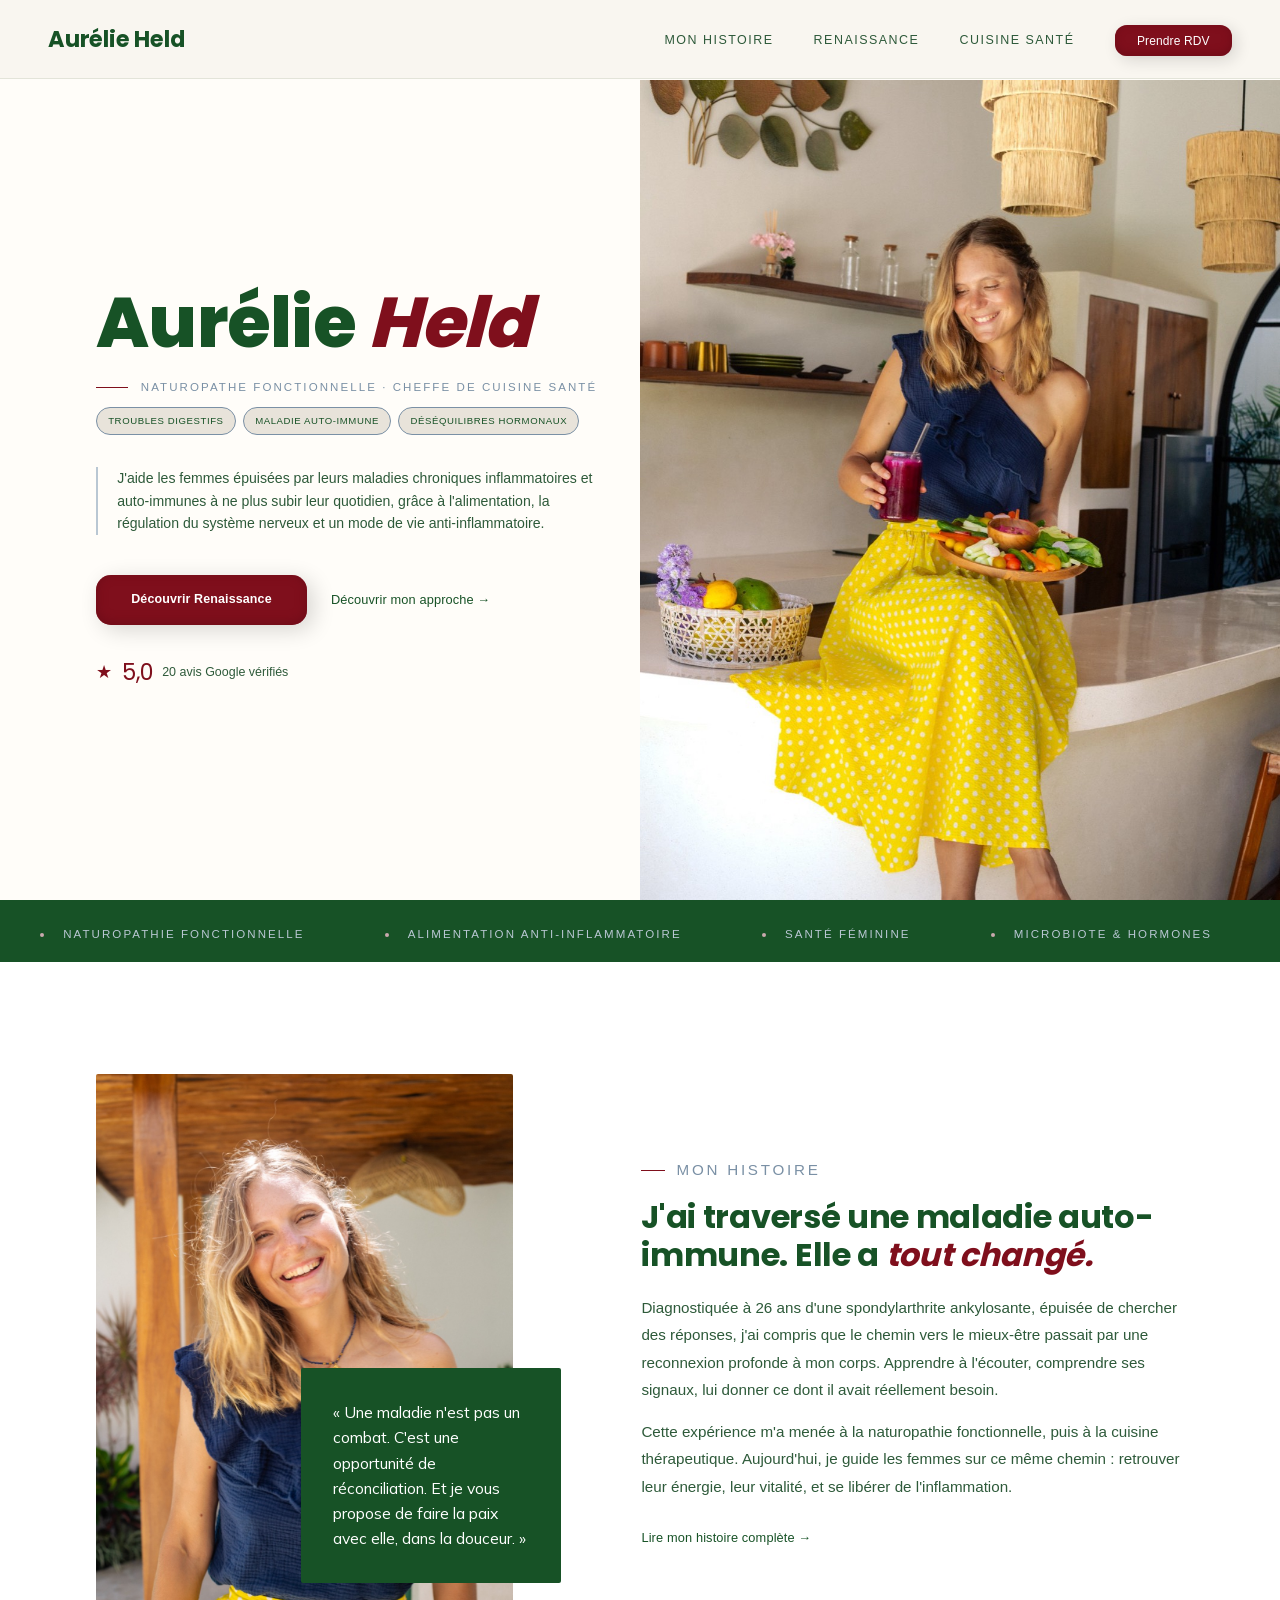
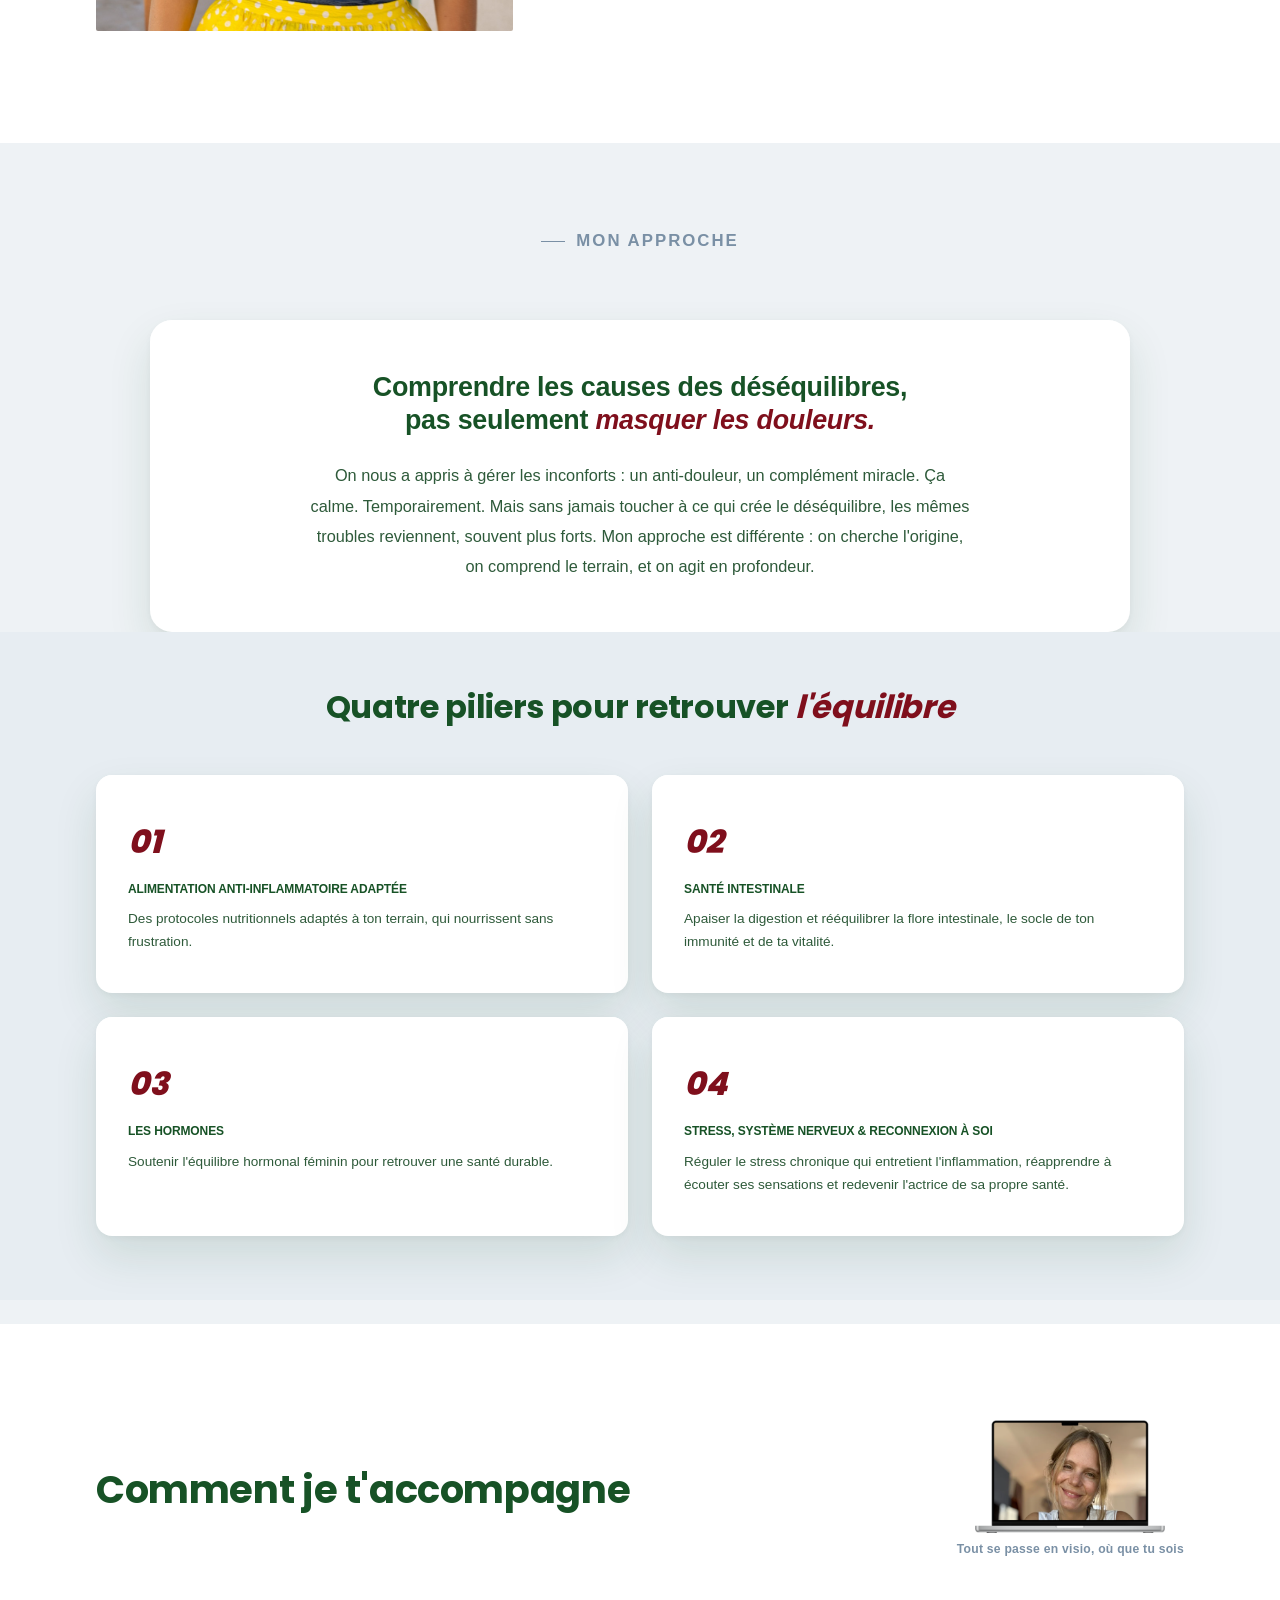
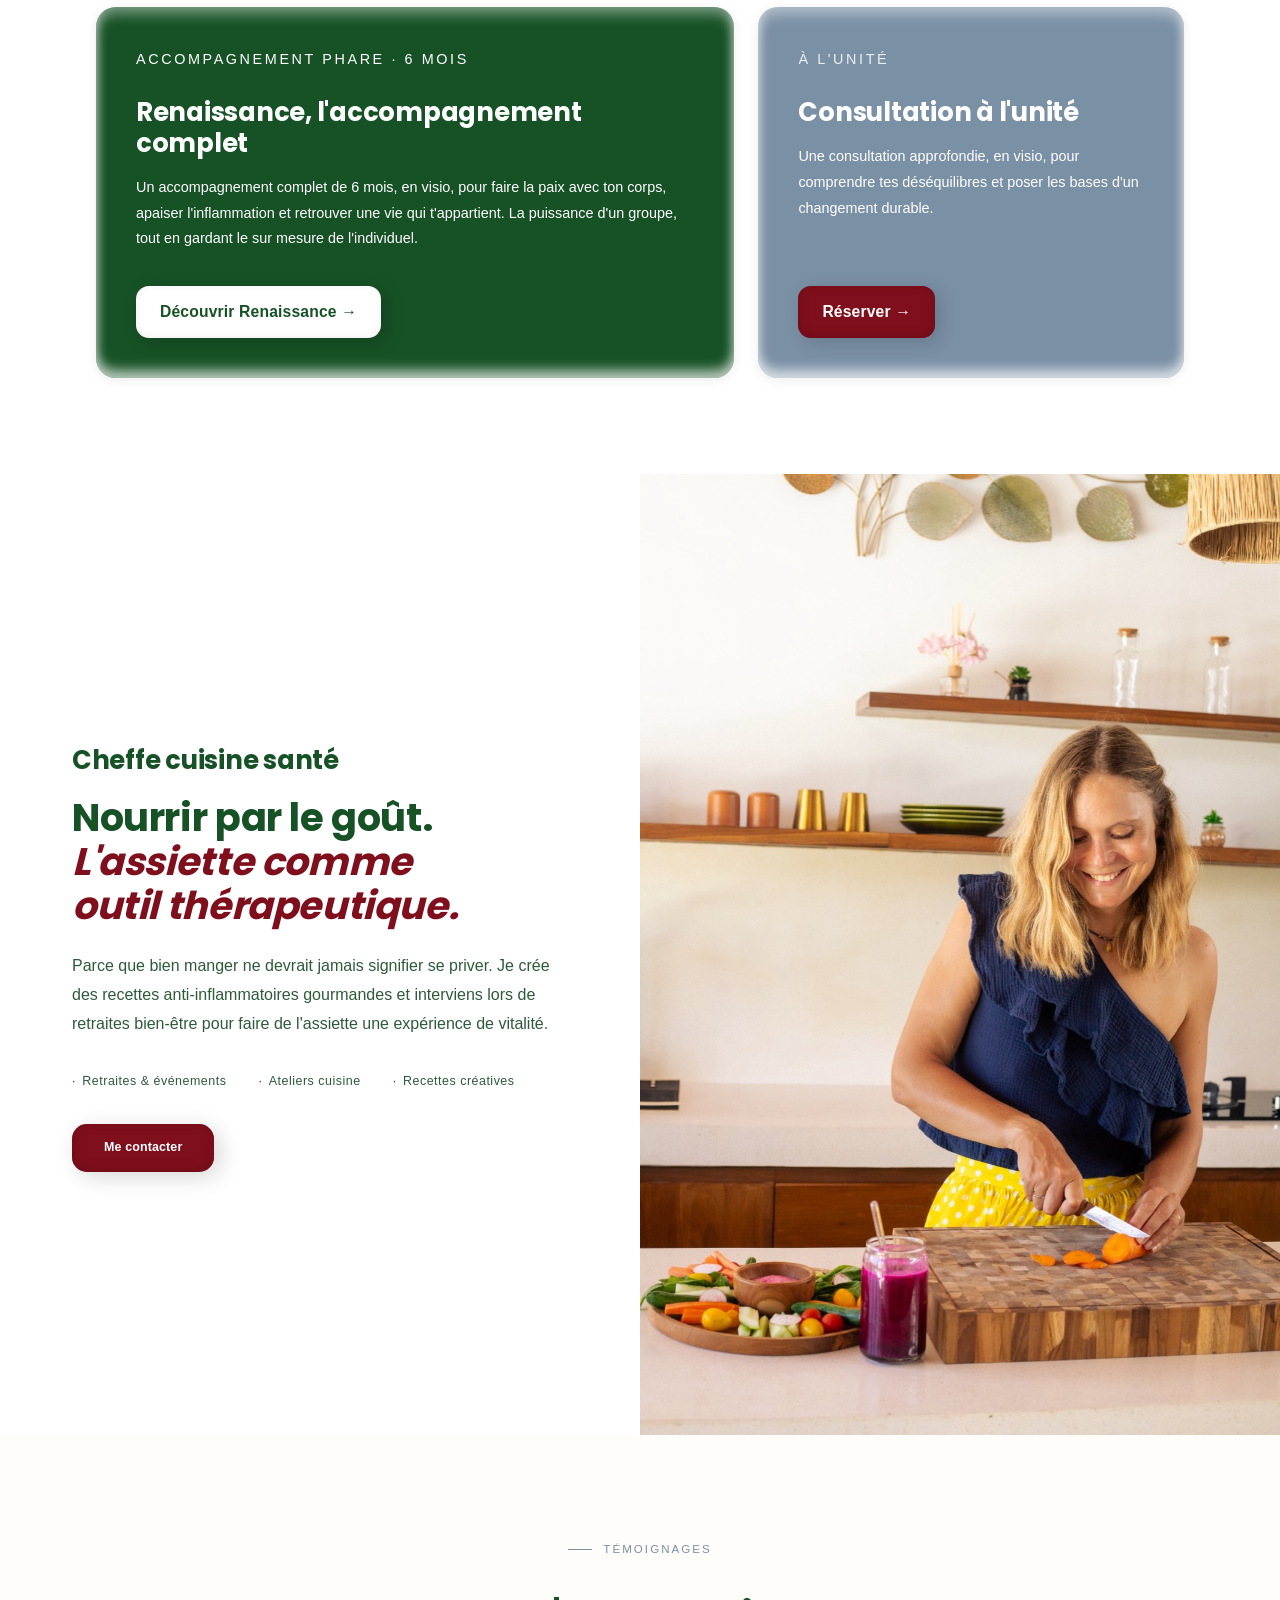
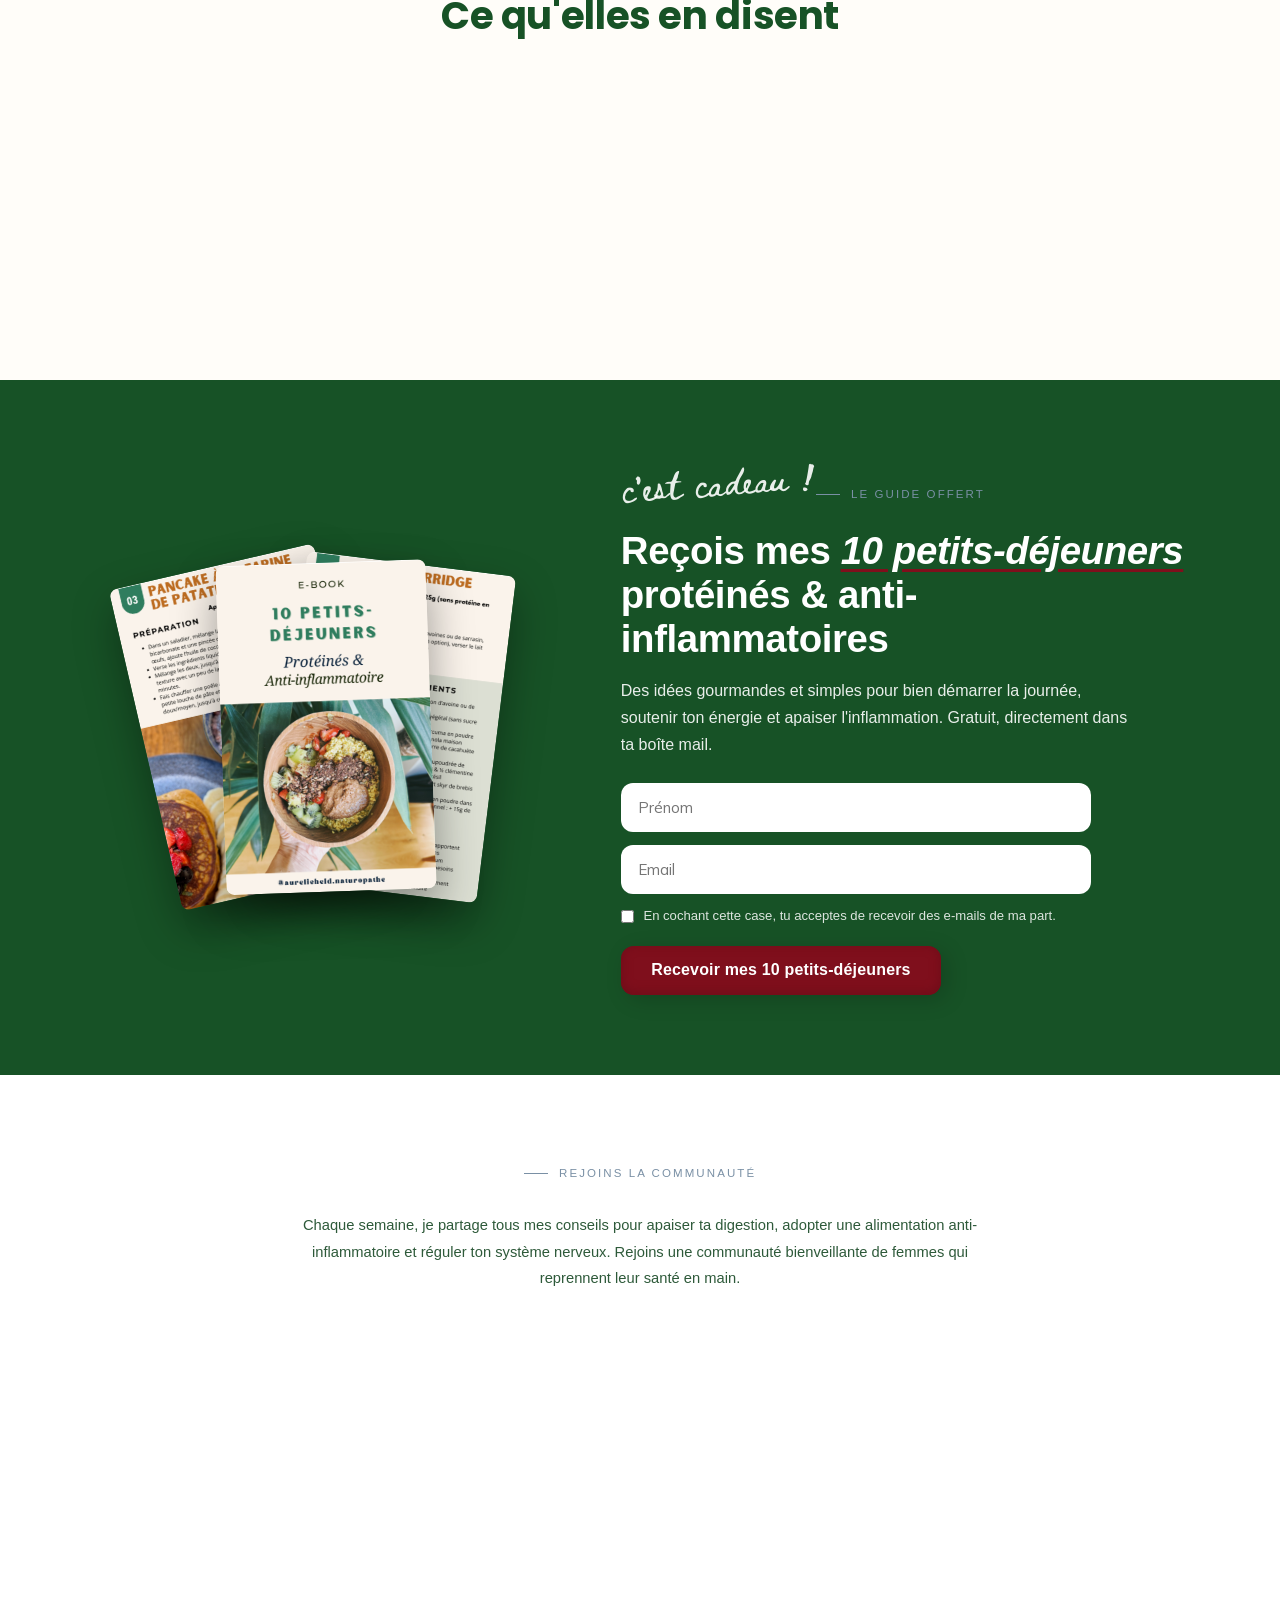
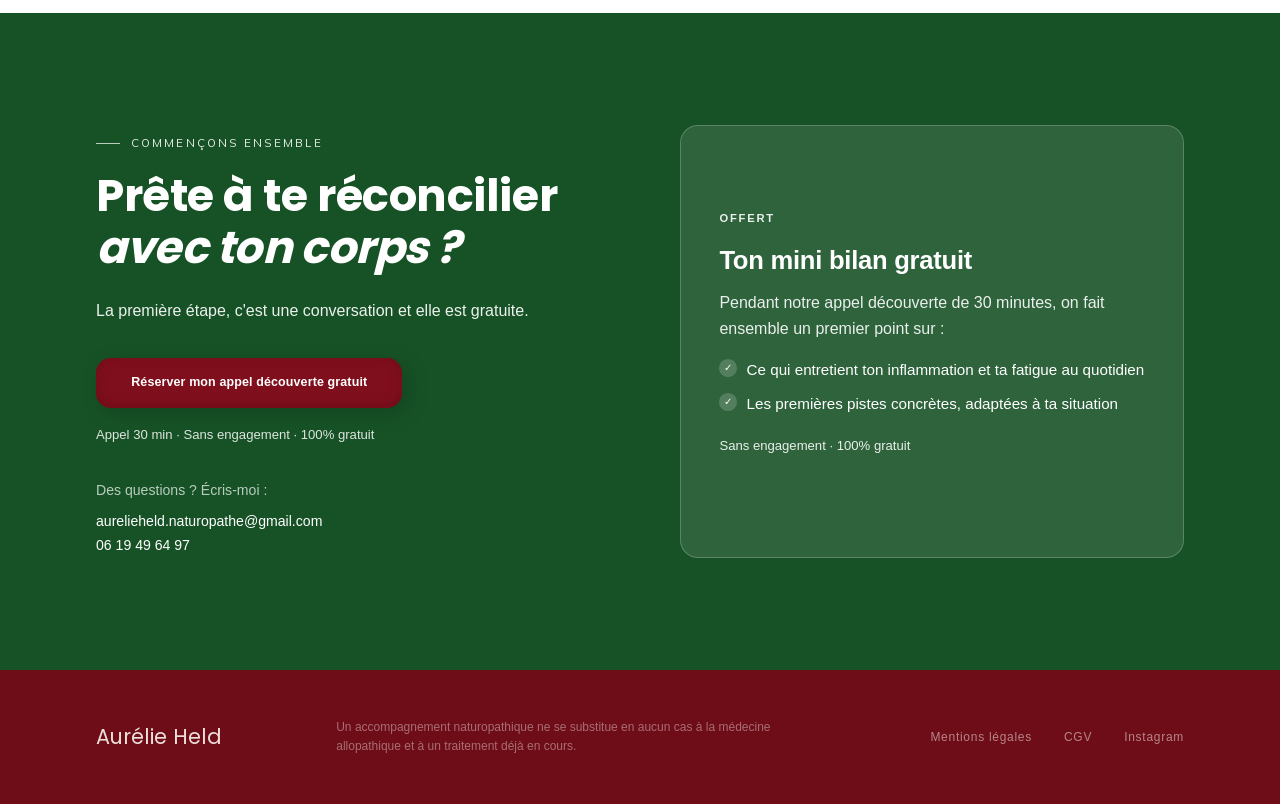
==== commit db1cbe50: "Instagram : retrait du bouton, texte sur 2 lignes" ====
--- a/index.html
+++ b/index.html
@@ -1 +1 @@
-<!DOCTYPE html><html lang="fr" class="__variable_94d7f7 __variable_c95b6f __variable_a3d1f3 __variable_e36b36 __variable_6720ae"><head><meta charSet="utf-8"/><meta name="viewport" content="width=device-width, initial-scale=1"/><link rel="preload" href="/_next/static/media/0484562807a97172-s.p.woff2" as="font" crossorigin="" type="font/woff2"/><link rel="preload" href="/_next/static/media/13971731025ec697-s.p.woff2" as="font" crossorigin="" type="font/woff2"/><link rel="preload" href="/_next/static/media/3be83a346553616c-s.p.woff2" as="font" crossorigin="" type="font/woff2"/><link rel="preload" href="/_next/static/media/6245472ced48d3be-s.p.woff2" as="font" crossorigin="" type="font/woff2"/><link rel="preload" href="/_next/static/media/7b89a4fd5e90ede0-s.p.woff2" as="font" crossorigin="" type="font/woff2"/><link rel="preload" href="/_next/static/media/7db6c35d839a711c-s.p.woff2" as="font" crossorigin="" type="font/woff2"/><link rel="preload" href="/_next/static/media/8888a3826f4a3af4-s.p.woff2" as="font" crossorigin="" type="font/woff2"/><link rel="preload" href="/_next/static/media/a88ee3317818bfa2-s.p.woff2" as="font" crossorigin="" type="font/woff2"/><link rel="preload" href="/_next/static/media/b957ea75a84b6ea7-s.p.woff2" as="font" crossorigin="" type="font/woff2"/><link rel="preload" href="/_next/static/media/e18f83c737786aa7-s.p.woff2" as="font" crossorigin="" type="font/woff2"/><link rel="preload" href="/_next/static/media/eafabf029ad39a43-s.p.woff2" as="font" crossorigin="" type="font/woff2"/><link rel="preload" as="image" href="/hero.jpg" fetchPriority="high"/><link rel="preload" as="image" href="/images/laptop-visio.png"/><link rel="stylesheet" href="/_next/static/css/303db1a65f52e579.css" data-precedence="next"/><link rel="stylesheet" href="/_next/static/css/5a293d1cd9d8501b.css" data-precedence="next"/><link rel="preload" as="script" fetchPriority="low" href="/_next/static/chunks/webpack-d4f9c007f0b37f6d.js"/><script src="/_next/static/chunks/fd9d1056-9f91b5e418130764.js" async=""></script><script src="/_next/static/chunks/117-28affb1ba7ab25ca.js" async=""></script><script src="/_next/static/chunks/main-app-56906437530ab043.js" async=""></script><script src="/_next/static/chunks/972-17ea62b17795b286.js" async=""></script><script src="/_next/static/chunks/878-2d3fde22906956a2.js" async=""></script><script src="/_next/static/chunks/3-8c49e55d888fd1c7.js" async=""></script><script src="/_next/static/chunks/app/page-59247d56fc6f3bcd.js" async=""></script><script src="/_next/static/chunks/app/layout-b2f3d4ebccd355f3.js" async=""></script><title>Naturopathe maladies auto-immunes &amp; inflammatoires | Aurélie Held</title><meta name="description" content="Naturopathe certifiée spécialisée dans les maladies auto-immunes, inflammatoires chroniques, troubles digestifs et hormonaux. Accompagnement individuel en visio par l&#x27;alimentation anti-inflammatoire et la régulation du système nerveux."/><meta name="author" content="Aurélie Held"/><meta name="keywords" content="naturopathe maladies auto-immunes,naturopathe maladies inflammatoires,naturopathe spondylarthrite,naturopathe troubles digestifs,alimentation anti-inflammatoire,naturopathie fonctionnelle,naturopathe en visio,déséquilibres hormonaux,Aurélie Held naturopathe"/><meta name="robots" content="index, follow"/><link rel="canonical" href="https://aurelieheld.com"/><meta property="og:title" content="Naturopathe maladies auto-immunes &amp; inflammatoires | Aurélie Held"/><meta property="og:description" content="Accompagnement naturopathique individuel en visio pour les femmes vivant avec une maladie auto-immune ou inflammatoire chronique. Apaise l&#x27;inflammation, retrouve ton énergie."/><meta property="og:url" content="https://aurelieheld.com"/><meta property="og:site_name" content="Aurélie Held Naturopathe"/><meta property="og:locale" content="fr_FR"/><meta property="og:image" content="https://aurelieheld.com/hero.jpg"/><meta property="og:image:width" content="1200"/><meta property="og:image:height" content="630"/><meta property="og:image:alt" content="Aurélie Held, naturopathe"/><meta property="og:type" content="website"/><meta name="twitter:card" content="summary_large_image"/><meta name="twitter:title" content="Naturopathe maladies auto-immunes &amp; inflammatoires | Aurélie Held"/><meta name="twitter:description" content="Naturopathe spécialisée maladies auto-immunes, inflammatoires, troubles digestifs et hormonaux. Accompagnement en visio."/><meta name="twitter:image" content="https://aurelieheld.com/hero.jpg"/><meta name="next-size-adjust"/><script src="/_next/static/chunks/polyfills-42372ed130431b0a.js" noModule=""></script></head><body class="theme-bb"><nav><a class="nav-logo" href="/">Aurélie Held</a><ul class="nav-links"><li><a href="/mon-histoire">Mon histoire</a></li><li><a href="/renaissance">Renaissance</a></li><li><a href="/#cuisine">Cuisine santé</a></li><li><a href="https://calendly.com/aurelieheld-naturopathe" class="nav-cta" target="_blank" rel="noopener noreferrer">Prendre RDV</a></li></ul></nav><div class="theme-bb page-home"><script type="application/ld+json">{"@context":"https://schema.org","@graph":[{"@type":"MedicalBusiness","@id":"https://aurelieheld.com/#business","name":"Aurélie Held Naturopathe","url":"https://aurelieheld.com","telephone":"+33619496497","email":"aurelieheld.naturopathe@gmail.com","description":"Naturopathe certifiée spécialisée dans les maladies auto-immunes, inflammatoires chroniques, troubles digestifs et hormonaux. Accompagnement individuel en visioconférence.","priceRange":"130€ - 690€","medicalSpecialty":"Naturopathie fonctionnelle","areaServed":{"@type":"Country","name":"France"},"availableLanguage":"fr","aggregateRating":{"@type":"AggregateRating","ratingValue":"5","reviewCount":"20"},"sameAs":["https://www.instagram.com/aurelieheld.naturo/"]},{"@type":"Person","@id":"https://aurelieheld.com/#person","name":"Aurélie Held","jobTitle":"Naturopathe certifiée","url":"https://aurelieheld.com","sameAs":["https://www.instagram.com/aurelieheld.naturo/"],"knowsAbout":["Naturopathie fonctionnelle","Alimentation anti-inflammatoire","Troubles digestifs","Santé hormonale féminine","Maladies auto-immunes","Microbiote intestinal"]},{"@type":"WebSite","@id":"https://aurelieheld.com/#website","url":"https://aurelieheld.com","name":"Aurélie Held Naturopathe","inLanguage":"fr-FR","publisher":{"@id":"https://aurelieheld.com/#person"}},{"@type":"Service","name":"Accompagnement Renaissance","provider":{"@id":"https://aurelieheld.com/#person"},"description":"Accompagnement naturopathique individuel sur 6 mois pour les femmes vivant avec une maladie inflammatoire chronique ou auto-immune : apaiser l'inflammation, comprendre son terrain et retrouver une vie qui lui appartient.","offers":{"@type":"Offer","price":"690","priceCurrency":"EUR"}},{"@type":"Service","name":"Consultation à l'unité","provider":{"@id":"https://aurelieheld.com/#person"},"description":"Consultation naturopathique approfondie pour comprendre ses déséquilibres et poser les bases d'un changement durable.","offers":{"@type":"Offer","price":"130","priceCurrency":"EUR"}}]}</script><section class="hero"><div class="hero-left"><h1 class="hero-name">Aurélie <em>Held</em></h1><p class="hero-tag">Naturopathe fonctionnelle · Cheffe de cuisine santé</p><div class="hero-pills"><span class="hero-pill">Troubles digestifs</span><span class="hero-pill">Maladie auto-immune</span><span class="hero-pill">Déséquilibres hormonaux</span></div><p class="hero-sub">J&#x27;aide les femmes épuisées par leurs maladies chroniques inflammatoires et auto-immunes à ne plus subir leur quotidien, grâce à l&#x27;alimentation, la régulation du système nerveux et un mode de vie anti-inflammatoire.</p><div class="hero-actions"><a class="btn-primary" href="/renaissance">Découvrir Renaissance</a><a class="btn-ghost" href="#approche">Découvrir mon approche →</a></div><div class="hero-reviews"><span class="hero-review-star">★</span><span class="hero-review-score">5,0</span><span class="hero-review-text">20 avis Google vérifiés</span></div></div><div class="hero-right"><div class="hero-photo"><img alt="Aurélie Held naturopathe fonctionnelle et cheffe cuisine santé" fetchPriority="high" decoding="async" data-nimg="fill" style="position:absolute;height:100%;width:100%;left:0;top:0;right:0;bottom:0;object-fit:cover;object-position:center 18%;color:transparent" src="/hero.jpg"/></div></div></section><div class="scroll-strip" aria-hidden="true"><div class="scroll-track"><span class="scroll-item"><span class="scroll-dot"></span>Naturopathie fonctionnelle</span><span class="scroll-item"><span class="scroll-dot"></span>Alimentation anti-inflammatoire</span><span class="scroll-item"><span class="scroll-dot"></span>Santé féminine</span><span class="scroll-item"><span class="scroll-dot"></span>Microbiote &amp; hormones</span><span class="scroll-item"><span class="scroll-dot"></span>Cuisine thérapeutique</span><span class="scroll-item"><span class="scroll-dot"></span>Retraites bien-être</span><span class="scroll-item"><span class="scroll-dot"></span>Accompagnement sur-mesure</span><span class="scroll-item"><span class="scroll-dot"></span>Équilibre durable</span><span class="scroll-item"><span class="scroll-dot"></span>Naturopathie fonctionnelle</span><span class="scroll-item"><span class="scroll-dot"></span>Alimentation anti-inflammatoire</span><span class="scroll-item"><span class="scroll-dot"></span>Santé féminine</span><span class="scroll-item"><span class="scroll-dot"></span>Microbiote &amp; hormones</span><span class="scroll-item"><span class="scroll-dot"></span>Cuisine thérapeutique</span><span class="scroll-item"><span class="scroll-dot"></span>Retraites bien-être</span><span class="scroll-item"><span class="scroll-dot"></span>Accompagnement sur-mesure</span><span class="scroll-item"><span class="scroll-dot"></span>Équilibre durable</span></div></div><section class="story" id="histoire"><div class="story-visual"><img alt="Aurélie Held naturopathe, parcours personnel avec maladie auto-immune et naturopathie fonctionnelle" loading="lazy" width="500" height="667" decoding="async" data-nimg="1" style="color:transparent;width:100%;height:auto;aspect-ratio:3/4;object-fit:cover;border-radius:2px;display:block" src="/histoire.jpg"/><div class="story-quote-box"><p>« Une maladie n&#x27;est pas un combat. C&#x27;est une opportunité de réconciliation. Et je vous propose de faire la paix avec elle, dans la douceur. »</p></div></div><div class="story-content"><p class="story-label">Mon histoire</p><h2>J&#x27;ai traversé une maladie auto-immune. Elle a <em>tout changé.</em></h2><p>Diagnostiquée à 26 ans d&#x27;une spondylarthrite ankylosante, épuisée de chercher des réponses, j&#x27;ai compris que le chemin vers le mieux-être passait par une reconnexion profonde à mon corps. Apprendre à l&#x27;écouter, comprendre ses signaux, lui donner ce dont il avait réellement besoin.</p><p>Cette expérience m&#x27;a menée à la naturopathie fonctionnelle, puis à la cuisine thérapeutique. Aujourd&#x27;hui, je guide les femmes sur ce même chemin : retrouver leur énergie, leur vitalité, et se libérer de l&#x27;inflammation.</p><a class="story-link" href="/mon-histoire">Lire mon histoire complète →</a></div></section><section class="approche" id="approche"><div class="approche-header"><p class="section-label" style="justify-content:center">Mon approche</p></div><div class="approche-encadre"><h2>Comprendre les causes des déséquilibres,<br/>pas seulement <em>masquer les douleurs.</em></h2><p>On nous a appris à gérer les inconforts : un anti-douleur, un complément miracle. Ça calme. Temporairement. Mais sans jamais toucher à ce qui crée le déséquilibre, les mêmes troubles reviennent, souvent plus forts. Mon approche est différente : on cherche l&#x27;origine, on comprend le terrain, et on agit en profondeur.</p></div><div class="piliers-section"><div class="piliers-header"><h2>Quatre piliers pour retrouver <em>l&#x27;équilibre</em></h2></div><div class="piliers-grid"><div class="pilier"><div class="pilier-num">01</div><h4>Alimentation anti-inflammatoire adaptée</h4><p>Des protocoles nutritionnels adaptés à ton terrain, qui nourrissent sans frustration.</p></div><div class="pilier"><div class="pilier-num">02</div><h4>Santé intestinale</h4><p>Apaiser la digestion et rééquilibrer la flore intestinale, le socle de ton immunité et de ta vitalité.</p></div><div class="pilier"><div class="pilier-num">03</div><h4>Les hormones</h4><p>Soutenir l&#x27;équilibre hormonal féminin pour retrouver une santé durable.</p></div><div class="pilier"><div class="pilier-num">04</div><h4>Stress, système nerveux &amp; reconnexion à soi</h4><p>Réguler le stress chronique qui entretient l&#x27;inflammation, réapprendre à écouter ses sensations et redevenir l&#x27;actrice de sa propre santé.</p></div></div></div></section><section class="offres" id="offres"><div class="offres-header"><h2>Comment je t&#x27;accompagne</h2><div class="offres-laptop" aria-hidden="true"><img src="/images/laptop-visio.png" alt="" width="300" height="179"/><span>Tout se passe en visio, où que tu sois</span></div></div><div class="offres-grid"><a class="offre-card featured" href="/renaissance"><div><p class="offre-tag">Accompagnement phare · 6 mois</p><h3>Renaissance, l&#x27;accompagnement complet</h3><p>Un accompagnement complet de 6 mois, en visio, pour faire la paix avec ton corps, apaiser l&#x27;inflammation et retrouver une vie qui t&#x27;appartient. La puissance d&#x27;un groupe, tout en gardant le sur mesure de l&#x27;individuel.</p></div><div class="offre-footer"><span class="offre-link">Découvrir Renaissance →</span></div></a><a href="https://calendly.com/aurelieheld-naturopathe" class="offre-card consult" target="_blank" rel="noopener noreferrer"><div><p class="offre-tag">À l&#x27;unité</p><h3>Consultation à l&#x27;unité</h3><p>Une consultation approfondie, en visio, pour comprendre tes déséquilibres et poser les bases d&#x27;un changement durable.</p></div><div class="offre-footer"><span class="offre-link">Réserver →</span></div></a></div></section><section class="cuisine" id="cuisine"><div class="cuisine-content"><p class="cuisine-sublabel">Cheffe cuisine santé</p><h2>Nourrir par le goût.<br/><em>L&#x27;assiette comme<br/>outil thérapeutique.</em></h2><p>Parce que bien manger ne devrait jamais signifier se priver. Je crée des recettes anti-inflammatoires gourmandes et interviens lors de retraites bien-être pour faire de l&#x27;assiette une expérience de vitalité.</p><div class="cuisine-services"><span class="cuisine-service">Retraites &amp; événements</span><span class="cuisine-service">Ateliers cuisine</span><span class="cuisine-service">Recettes créatives</span></div><div class="cuisine-btns"><a href="mailto:aurelieheld.naturopathe@gmail.com" class="btn-sage">Me contacter</a></div></div><div class="cuisine-photo"><img alt="Aurélie Held cheffe cuisine santé, recettes anti-inflammatoires et alimentation thérapeutique" loading="lazy" width="800" height="600" decoding="async" data-nimg="1" style="color:transparent;width:100%;height:100%;object-fit:cover;object-position:center 42%" src="/cuisine-main.jpg"/></div></section><section class="avis"><div class="avis-header"><p class="section-label" style="justify-content:center">Témoignages</p><h2>Ce qu&#x27;elles en disent</h2></div><div class="elfsight-app-22cfb328-3b41-4823-b630-d0862e3c85c2 avis-elfsight" data-elfsight-app-lazy="true"></div></section><section class="leadmagnet"><div class="lead-visual" aria-hidden="true"><div class="ebook-mockup"><img alt="" loading="lazy" width="420" height="594" decoding="async" data-nimg="1" class="ebook-pg ebook-back" style="color:transparent" src="/ebook/ebook-p3.png"/><img alt="" loading="lazy" width="420" height="594" decoding="async" data-nimg="1" class="ebook-pg ebook-mid" style="color:transparent" src="/ebook/ebook-p2.png"/><img alt="Aperçu de l&#x27;ebook 10 petits-déjeuners protéinés et anti-inflammatoires d&#x27;Aurélie Held" loading="lazy" width="420" height="594" decoding="async" data-nimg="1" class="ebook-pg ebook-front" style="color:transparent" src="/ebook/ebook-cover.png"/></div></div><div class="lead-content"><p class="lead-hand">c&#x27;est cadeau !</p><p class="section-label">Le guide offert</p><h2>Reçois mes <em>10 petits-déjeuners</em> protéinés &amp; anti-inflammatoires</h2><p>Des idées gourmandes et simples pour bien démarrer la journée, soutenir ton énergie et apaiser l&#x27;inflammation. Gratuit, directement dans ta boîte mail.</p><form class="lead-form" name="lead-petits-dejeuners" data-netlify="true" netlify-honeypot="bot-field" method="POST"><input type="hidden" name="form-name" value="lead-petits-dejeuners"/><p class="lead-hp"><label>Ne pas remplir si tu es humaine : <input name="bot-field"/></label></p><input type="text" placeholder="Prénom" aria-label="Prénom" required="" name="prenom"/><input type="email" placeholder="Email" aria-label="Email" required="" name="email"/><label class="lead-consent"><input type="checkbox" required="" name="consent"/><span>En cochant cette case, tu acceptes de recevoir des e-mails de ma part.</span></label><button type="submit" class="btn-primary lead-btn">Recevoir mes 10 petits-déjeuners</button></form></div></section><section class="instagram insta-cta"><div class="insta-cta-inner"><p class="section-label" style="justify-content:center">Rejoins la communauté</p><p class="insta-intro-small">Chaque semaine, je partage tous mes conseils pour apaiser ta digestion, adopter une alimentation anti-inflammatoire et réguler ton système nerveux. Rejoins une communauté bienveillante de femmes qui reprennent leur santé en main.</p><a href="https://www.instagram.com/aurelieheld.naturo/" class="insta-btn" target="_blank" rel="noopener noreferrer"><svg width="22" height="22" viewBox="0 0 24 24" fill="none" stroke="currentColor" stroke-width="1.8" stroke-linecap="round" stroke-linejoin="round" aria-hidden="true"><rect x="2" y="2" width="20" height="20" rx="5" ry="5"></rect><circle cx="12" cy="12" r="4"></circle><circle cx="17.5" cy="6.5" r="0.6" fill="currentColor"></circle></svg>@aurelieheld.naturo</a></div><div class="elfsight-app-e1cf1d74-0633-43fd-88a4-8044673ba60a insta-feed" data-elfsight-app-lazy="true"></div></section><section class="final-cta"><div class="cta-main"><p class="section-label">Commençons ensemble</p><h2>Prête à te réconcilier<br/><em>avec ton corps ?</em></h2><p>La première étape, c&#x27;est une conversation et elle est gratuite.</p><div class="cta-actions"><a href="https://calendly.com/aurelieheld-naturopathe" class="btn-cta" target="_blank" rel="noopener noreferrer">Réserver mon appel découverte gratuit</a><div class="cta-guarantee">Appel 30 min · Sans engagement · 100% gratuit</div></div><div class="contact-details"><p>Des questions ? Écris-moi :</p><a href="mailto:aurelieheld.naturopathe@gmail.com">aurelieheld.naturopathe@gmail.com</a><a href="tel:0619496497">06 19 49 64 97</a></div></div><div class="cta-aside"><p class="cta-aside-tag">Offert</p><h3>Ton mini bilan gratuit</h3><p>Pendant notre appel découverte de 30 minutes, on fait ensemble un premier point sur :</p><ul><li>Ce qui entretient ton inflammation et ta fatigue au quotidien</li><li>Les premières pistes concrètes, adaptées à ta situation</li></ul><p class="cta-aside-note">Sans engagement · 100% gratuit</p></div></section><footer><div class="footer-brand">Aurélie Held</div><p class="footer-note">Un accompagnement naturopathique ne se substitue en aucun cas à la médecine allopathique et à un traitement déjà en cours.</p><div class="footer-links"><a href="/mentions-legales">Mentions légales</a><a href="/cgv">CGV</a><a href="https://www.instagram.com/aurelieheld.naturo/" target="_blank" rel="noopener noreferrer">Instagram</a></div></footer></div><script src="/_next/static/chunks/webpack-d4f9c007f0b37f6d.js" async=""></script><script>(self.__next_f=self.__next_f||[]).push([0]);self.__next_f.push([2,null])</script><script>self.__next_f.push([1,"1:HL[\"/_next/static/media/0484562807a97172-s.p.woff2\",\"font\",{\"crossOrigin\":\"\",\"type\":\"font/woff2\"}]\n2:HL[\"/_next/static/media/13971731025ec697-s.p.woff2\",\"font\",{\"crossOrigin\":\"\",\"type\":\"font/woff2\"}]\n3:HL[\"/_next/static/media/3be83a346553616c-s.p.woff2\",\"font\",{\"crossOrigin\":\"\",\"type\":\"font/woff2\"}]\n4:HL[\"/_next/static/media/6245472ced48d3be-s.p.woff2\",\"font\",{\"crossOrigin\":\"\",\"type\":\"font/woff2\"}]\n5:HL[\"/_next/static/media/7b89a4fd5e90ede0-s.p.woff2\",\"font\",{\"crossOrigin\":\"\",\"type\":\"font/woff2\"}]\n6:HL[\"/_next/static/media/7db6c35d839a711c-s.p.woff2\",\"font\",{\"crossOrigin\":\"\",\"type\":\"font/woff2\"}]\n7:HL[\"/_next/static/media/8888a3826f4a3af4-s.p.woff2\",\"font\",{\"crossOrigin\":\"\",\"type\":\"font/woff2\"}]\n8:HL[\"/_next/static/media/a88ee3317818bfa2-s.p.woff2\",\"font\",{\"crossOrigin\":\"\",\"type\":\"font/woff2\"}]\n9:HL[\"/_next/static/media/b957ea75a84b6ea7-s.p.woff2\",\"font\",{\"crossOrigin\":\"\",\"type\":\"font/woff2\"}]\na:HL[\"/_next/static/media/e18f83c737786aa7-s.p.woff2\",\"font\",{\"crossOrigin\":\"\",\"type\":\"font/woff2\"}]\nb:HL[\"/_next/static/media/eafabf029ad39a43-s.p.woff2\",\"font\",{\"crossOrigin\":\"\",\"type\":\"font/woff2\"}]\nc:HL[\"/_next/static/css/303db1a65f52e579.css\",\"style\"]\nd:HL[\"/_next/static/css/5a293d1cd9d8501b.css\",\"style\"]\n"])</script><script>self.__next_f.push([1,"e:I[2846,[],\"\"]\n11:I[2972,[\"972\",\"static/chunks/972-17ea62b17795b286.js\",\"878\",\"static/chunks/878-2d3fde22906956a2.js\",\"3\",\"static/chunks/3-8c49e55d888fd1c7.js\",\"931\",\"static/chunks/app/page-59247d56fc6f3bcd.js\"],\"\"]\n12:I[5878,[\"972\",\"static/chunks/972-17ea62b17795b286.js\",\"878\",\"static/chunks/878-2d3fde22906956a2.js\",\"3\",\"static/chunks/3-8c49e55d888fd1c7.js\",\"931\",\"static/chunks/app/page-59247d56fc6f3bcd.js\"],\"Image\"]\n13:I[8003,[\"972\",\"static/chunks/972-17ea62b17795b286.js\",\"878\",\"static/chunks/878-2d3fde22906956a2.js\",\"3\",\"static/chunks/3-8c49e55d888fd1c7.js\",\"931\",\"static/chunks/app/page-59247d56fc6f3bcd.js\"],\"\"]\n14:I[8154,[\"972\",\"static/chunks/972-17ea62b17795b286.js\",\"185\",\"static/chunks/app/layout-b2f3d4ebccd355f3.js\"],\"default\"]\n15:I[4707,[],\"\"]\n16:I[6423,[],\"\"]\n18:I[1060,[],\"\"]\n10:T7fa,{\"@context\":\"https://schema.org\",\"@graph\":[{\"@type\":\"MedicalBusiness\",\"@id\":\"https://aurelieheld.com/#business\",\"name\":\"Aurélie Held Naturopathe\",\"url\":\"https://aurelieheld.com\",\"telephone\":\"+33619496497\",\"email\":\"aurelieheld.naturopathe@gmail.com\",\"description\":\"Naturopathe certifiée spécialisée dans les maladies auto-immunes, inflammatoires chroniques, troubles digestifs et hormonaux. Accompagnement individuel en visioconférence.\",\"priceRange\":\"130€ - 690€\",\"medicalSpecialty\":\"Naturopathie fonctionnelle\",\"areaServed\":{\"@type\":\"Country\",\"name\":\"France\"},\"availableLanguage\":\"fr\",\"aggregateRating\":{\"@type\":\"AggregateRating\",\"ratingValue\":\"5\",\"reviewCount\":\"20\"},\"sameAs\":[\"https://www.instagram.com/aurelieheld.naturo/\"]},{\"@type\":\"Person\",\"@id\":\"https://aurelieheld.com/#person\",\"name\":\"Aurélie Held\",\"jobTitle\":\"Naturopathe certifiée\",\"url\":\"https://aurelieheld.com\",\"sameAs\":[\"https://www.instagram.com/aurelieheld.naturo/\"],\"knowsAbout\":[\"Naturopathie fonctionnelle\",\"Alimentation anti-inflammatoire\",\"Troubles digestifs\",\"Santé hormonale féminine\",\"Maladies auto-immunes\",\"Microbiote intestinal\"]},{\"@type\":\"WebSite\",\"@id\":\"https://aurelieheld.com/#website\",\"url\":\"https://aurelieheld.com\",\"name\":\"Aurélie Held Naturo"])</script><script>self.__next_f.push([1,"pathe\",\"inLanguage\":\"fr-FR\",\"publisher\":{\"@id\":\"https://aurelieheld.com/#person\"}},{\"@type\":\"Service\",\"name\":\"Accompagnement Renaissance\",\"provider\":{\"@id\":\"https://aurelieheld.com/#person\"},\"description\":\"Accompagnement naturopathique individuel sur 6 mois pour les femmes vivant avec une maladie inflammatoire chronique ou auto-immune : apaiser l'inflammation, comprendre son terrain et retrouver une vie qui lui appartient.\",\"offers\":{\"@type\":\"Offer\",\"price\":\"690\",\"priceCurrency\":\"EUR\"}},{\"@type\":\"Service\",\"name\":\"Consultation à l'unité\",\"provider\":{\"@id\":\"https://aurelieheld.com/#person\"},\"description\":\"Consultation naturopathique approfondie pour comprendre ses déséquilibres et poser les bases d'un changement durable.\",\"offers\":{\"@type\":\"Offer\",\"price\":\"130\",\"priceCurrency\":\"EUR\"}}]}19:[]\n"])</script><script>self.__next_f.push([1,"0:[\"$\",\"$Le\",null,{\"buildId\":\"-2SgQSoiTA31J8NlEXSUx\",\"assetPrefix\":\"\",\"urlParts\":[\"\",\"\"],\"initialTree\":[\"\",{\"children\":[\"__PAGE__\",{}]},\"$undefined\",\"$undefined\",true],\"initialSeedData\":[\"\",{\"children\":[\"__PAGE__\",{},[[\"$Lf\",[\"$\",\"div\",null,{\"className\":\"theme-bb page-home\",\"children\":[[\"$\",\"script\",null,{\"type\":\"application/ld+json\",\"dangerouslySetInnerHTML\":{\"__html\":\"$10\"}}],[\"$\",\"section\",null,{\"className\":\"hero\",\"children\":[[\"$\",\"div\",null,{\"className\":\"hero-left\",\"children\":[[\"$\",\"h1\",null,{\"className\":\"hero-name\",\"children\":[\"Aurélie \",[\"$\",\"em\",null,{\"children\":\"Held\"}]]}],[\"$\",\"p\",null,{\"className\":\"hero-tag\",\"children\":\"Naturopathe fonctionnelle · Cheffe de cuisine santé\"}],[\"$\",\"div\",null,{\"className\":\"hero-pills\",\"children\":[[\"$\",\"span\",null,{\"className\":\"hero-pill\",\"children\":\"Troubles digestifs\"}],[\"$\",\"span\",null,{\"className\":\"hero-pill\",\"children\":\"Maladie auto-immune\"}],[\"$\",\"span\",null,{\"className\":\"hero-pill\",\"children\":\"Déséquilibres hormonaux\"}]]}],[\"$\",\"p\",null,{\"className\":\"hero-sub\",\"children\":\"J'aide les femmes épuisées par leurs maladies chroniques inflammatoires et auto-immunes à ne plus subir leur quotidien, grâce à l'alimentation, la régulation du système nerveux et un mode de vie anti-inflammatoire.\"}],[\"$\",\"div\",null,{\"className\":\"hero-actions\",\"children\":[[\"$\",\"$L11\",null,{\"href\":\"/renaissance\",\"className\":\"btn-primary\",\"children\":\"Découvrir Renaissance\"}],[\"$\",\"$L11\",null,{\"href\":\"#approche\",\"className\":\"btn-ghost\",\"children\":\"Découvrir mon approche →\"}]]}],[\"$\",\"div\",null,{\"className\":\"hero-reviews\",\"children\":[[\"$\",\"span\",null,{\"className\":\"hero-review-star\",\"children\":\"★\"}],[\"$\",\"span\",null,{\"className\":\"hero-review-score\",\"children\":\"5,0\"}],[\"$\",\"span\",null,{\"className\":\"hero-review-text\",\"children\":\"20 avis Google vérifiés\"}]]}]]}],[\"$\",\"div\",null,{\"className\":\"hero-right\",\"children\":[\"$\",\"div\",null,{\"className\":\"hero-photo\",\"children\":[\"$\",\"$L12\",null,{\"src\":\"/hero.jpg\",\"alt\":\"Aurélie Held naturopathe fonctionnelle et cheffe cuisine santé\",\"fill\":true,\"sizes\":\"(max-width: 900px) 100vw, 50vw\",\"style\":{\"objectFit\":\"cover\",\"objectPosition\":\"center 18%\"},\"priority\":true}]}]}]]}],[\"$\",\"div\",null,{\"className\":\"scroll-strip\",\"aria-hidden\":\"true\",\"children\":[\"$\",\"div\",null,{\"className\":\"scroll-track\",\"children\":[[\"$\",\"span\",\"0\",{\"className\":\"scroll-item\",\"children\":[[\"$\",\"span\",null,{\"className\":\"scroll-dot\"}],\"Naturopathie fonctionnelle\"]}],[\"$\",\"span\",\"1\",{\"className\":\"scroll-item\",\"children\":[[\"$\",\"span\",null,{\"className\":\"scroll-dot\"}],\"Alimentation anti-inflammatoire\"]}],[\"$\",\"span\",\"2\",{\"className\":\"scroll-item\",\"children\":[[\"$\",\"span\",null,{\"className\":\"scroll-dot\"}],\"Santé féminine\"]}],[\"$\",\"span\",\"3\",{\"className\":\"scroll-item\",\"children\":[[\"$\",\"span\",null,{\"className\":\"scroll-dot\"}],\"Microbiote \u0026 hormones\"]}],[\"$\",\"span\",\"4\",{\"className\":\"scroll-item\",\"children\":[[\"$\",\"span\",null,{\"className\":\"scroll-dot\"}],\"Cuisine thérapeutique\"]}],[\"$\",\"span\",\"5\",{\"className\":\"scroll-item\",\"children\":[[\"$\",\"span\",null,{\"className\":\"scroll-dot\"}],\"Retraites bien-être\"]}],[\"$\",\"span\",\"6\",{\"className\":\"scroll-item\",\"children\":[[\"$\",\"span\",null,{\"className\":\"scroll-dot\"}],\"Accompagnement sur-mesure\"]}],[\"$\",\"span\",\"7\",{\"className\":\"scroll-item\",\"children\":[[\"$\",\"span\",null,{\"className\":\"scroll-dot\"}],\"Équilibre durable\"]}],[\"$\",\"span\",\"8\",{\"className\":\"scroll-item\",\"children\":[[\"$\",\"span\",null,{\"className\":\"scroll-dot\"}],\"Naturopathie fonctionnelle\"]}],[\"$\",\"span\",\"9\",{\"className\":\"scroll-item\",\"children\":[[\"$\",\"span\",null,{\"className\":\"scroll-dot\"}],\"Alimentation anti-inflammatoire\"]}],[\"$\",\"span\",\"10\",{\"className\":\"scroll-item\",\"children\":[[\"$\",\"span\",null,{\"className\":\"scroll-dot\"}],\"Santé féminine\"]}],[\"$\",\"span\",\"11\",{\"className\":\"scroll-item\",\"children\":[[\"$\",\"span\",null,{\"className\":\"scroll-dot\"}],\"Microbiote \u0026 hormones\"]}],[\"$\",\"span\",\"12\",{\"className\":\"scroll-item\",\"children\":[[\"$\",\"span\",null,{\"className\":\"scroll-dot\"}],\"Cuisine thérapeutique\"]}],[\"$\",\"span\",\"13\",{\"className\":\"scroll-item\",\"children\":[[\"$\",\"span\",null,{\"className\":\"scroll-dot\"}],\"Retraites bien-être\"]}],[\"$\",\"span\",\"14\",{\"className\":\"scroll-item\",\"children\":[[\"$\",\"span\",null,{\"className\":\"scroll-dot\"}],\"Accompagnement sur-mesure\"]}],[\"$\",\"span\",\"15\",{\"className\":\"scroll-item\",\"children\":[[\"$\",\"span\",null,{\"className\":\"scroll-dot\"}],\"Équilibre durable\"]}]]}]}],[\"$\",\"section\",null,{\"className\":\"story\",\"id\":\"histoire\",\"children\":[[\"$\",\"div\",null,{\"className\":\"story-visual\",\"children\":[[\"$\",\"$L12\",null,{\"src\":\"/histoire.jpg\",\"alt\":\"Aurélie Held naturopathe, parcours personnel avec maladie auto-immune et naturopathie fonctionnelle\",\"width\":500,\"height\":667,\"style\":{\"width\":\"100%\",\"height\":\"auto\",\"aspectRatio\":\"3/4\",\"objectFit\":\"cover\",\"borderRadius\":\"2px\",\"display\":\"block\"}}],[\"$\",\"div\",null,{\"className\":\"story-quote-box\",\"children\":[\"$\",\"p\",null,{\"children\":\"« Une maladie n'est pas un combat. C'est une opportunité de réconciliation. Et je vous propose de faire la paix avec elle, dans la douceur. »\"}]}]]}],[\"$\",\"div\",null,{\"className\":\"story-content\",\"children\":[[\"$\",\"p\",null,{\"className\":\"story-label\",\"children\":\"Mon histoire\"}],[\"$\",\"h2\",null,{\"children\":[\"J'ai traversé une maladie auto-immune. Elle a \",[\"$\",\"em\",null,{\"children\":\"tout changé.\"}]]}],[\"$\",\"p\",null,{\"children\":\"Diagnostiquée à 26 ans d'une spondylarthrite ankylosante, épuisée de chercher des réponses, j'ai compris que le chemin vers le mieux-être passait par une reconnexion profonde à mon corps. Apprendre à l'écouter, comprendre ses signaux, lui donner ce dont il avait réellement besoin.\"}],[\"$\",\"p\",null,{\"children\":\"Cette expérience m'a menée à la naturopathie fonctionnelle, puis à la cuisine thérapeutique. Aujourd'hui, je guide les femmes sur ce même chemin : retrouver leur énergie, leur vitalité, et se libérer de l'inflammation.\"}],[\"$\",\"$L11\",null,{\"href\":\"/mon-histoire\",\"className\":\"story-link\",\"children\":\"Lire mon histoire complète →\"}]]}]]}],[\"$\",\"section\",null,{\"className\":\"approche\",\"id\":\"approche\",\"children\":[[\"$\",\"div\",null,{\"className\":\"approche-header\",\"children\":[\"$\",\"p\",null,{\"className\":\"section-label\",\"style\":{\"justifyContent\":\"center\"},\"children\":\"Mon approche\"}]}],[\"$\",\"div\",null,{\"className\":\"approche-encadre\",\"children\":[[\"$\",\"h2\",null,{\"children\":[\"Comprendre les causes des déséquilibres,\",[\"$\",\"br\",null,{}],\"pas seulement \",[\"$\",\"em\",null,{\"children\":\"masquer les douleurs.\"}]]}],[\"$\",\"p\",null,{\"children\":\"On nous a appris à gérer les inconforts : un anti-douleur, un complément miracle. Ça calme. Temporairement. Mais sans jamais toucher à ce qui crée le déséquilibre, les mêmes troubles reviennent, souvent plus forts. Mon approche est différente : on cherche l'origine, on comprend le terrain, et on agit en profondeur.\"}]]}],[\"$\",\"div\",null,{\"className\":\"piliers-section\",\"children\":[[\"$\",\"div\",null,{\"className\":\"piliers-header\",\"children\":[\"$\",\"h2\",null,{\"children\":[\"Quatre piliers pour retrouver \",[\"$\",\"em\",null,{\"children\":\"l'équilibre\"}]]}]}],[\"$\",\"div\",null,{\"className\":\"piliers-grid\",\"children\":[[\"$\",\"div\",null,{\"className\":\"pilier\",\"children\":[[\"$\",\"div\",null,{\"className\":\"pilier-num\",\"children\":\"01\"}],[\"$\",\"h4\",null,{\"children\":\"Alimentation anti-inflammatoire adaptée\"}],[\"$\",\"p\",null,{\"children\":\"Des protocoles nutritionnels adaptés à ton terrain, qui nourrissent sans frustration.\"}]]}],[\"$\",\"div\",null,{\"className\":\"pilier\",\"children\":[[\"$\",\"div\",null,{\"className\":\"pilier-num\",\"children\":\"02\"}],[\"$\",\"h4\",null,{\"children\":\"Santé intestinale\"}],[\"$\",\"p\",null,{\"children\":\"Apaiser la digestion et rééquilibrer la flore intestinale, le socle de ton immunité et de ta vitalité.\"}]]}],[\"$\",\"div\",null,{\"className\":\"pilier\",\"children\":[[\"$\",\"div\",null,{\"className\":\"pilier-num\",\"children\":\"03\"}],[\"$\",\"h4\",null,{\"children\":\"Les hormones\"}],[\"$\",\"p\",null,{\"children\":\"Soutenir l'équilibre hormonal féminin pour retrouver une santé durable.\"}]]}],[\"$\",\"div\",null,{\"className\":\"pilier\",\"children\":[[\"$\",\"div\",null,{\"className\":\"pilier-num\",\"children\":\"04\"}],[\"$\",\"h4\",null,{\"children\":\"Stress, système nerveux \u0026 reconnexion à soi\"}],[\"$\",\"p\",null,{\"children\":\"Réguler le stress chronique qui entretient l'inflammation, réapprendre à écouter ses sensations et redevenir l'actrice de sa propre santé.\"}]]}]]}]]}]]}],[\"$\",\"section\",null,{\"className\":\"offres\",\"id\":\"offres\",\"children\":[[\"$\",\"div\",null,{\"className\":\"offres-header\",\"children\":[[\"$\",\"h2\",null,{\"children\":\"Comment je t'accompagne\"}],[\"$\",\"div\",null,{\"className\":\"offres-laptop\",\"aria-hidden\":\"true\",\"children\":[[\"$\",\"img\",null,{\"src\":\"/images/laptop-visio.png\",\"alt\":\"\",\"width\":300,\"height\":179}],[\"$\",\"span\",null,{\"children\":\"Tout se passe en visio, où que tu sois\"}]]}]]}],[\"$\",\"div\",null,{\"className\":\"offres-grid\",\"children\":[[\"$\",\"$L11\",null,{\"href\":\"/renaissance\",\"className\":\"offre-card featured\",\"children\":[[\"$\",\"div\",null,{\"children\":[[\"$\",\"p\",null,{\"className\":\"offre-tag\",\"children\":\"Accompagnement phare · 6 mois\"}],[\"$\",\"h3\",null,{\"children\":\"Renaissance, l'accompagnement complet\"}],[\"$\",\"p\",null,{\"children\":\"Un accompagnement complet de 6 mois, en visio, pour faire la paix avec ton corps, apaiser l'inflammation et retrouver une vie qui t'appartient. La puissance d'un groupe, tout en gardant le sur mesure de l'individuel.\"}]]}],[\"$\",\"div\",null,{\"className\":\"offre-footer\",\"children\":[\"$\",\"span\",null,{\"className\":\"offre-link\",\"children\":\"Découvrir Renaissance →\"}]}]]}],[\"$\",\"a\",null,{\"href\":\"https://calendly.com/aurelieheld-naturopathe\",\"className\":\"offre-card consult\",\"target\":\"_blank\",\"rel\":\"noopener noreferrer\",\"children\":[[\"$\",\"div\",null,{\"children\":[[\"$\",\"p\",null,{\"className\":\"offre-tag\",\"children\":\"À l'unité\"}],[\"$\",\"h3\",null,{\"children\":\"Consultation à l'unité\"}],[\"$\",\"p\",null,{\"children\":\"Une consultation approfondie, en visio, pour comprendre tes déséquilibres et poser les bases d'un changement durable.\"}]]}],[\"$\",\"div\",null,{\"className\":\"offre-footer\",\"children\":[\"$\",\"span\",null,{\"className\":\"offre-link\",\"children\":\"Réserver →\"}]}]]}]]}]]}],[\"$\",\"section\",null,{\"className\":\"cuisine\",\"id\":\"cuisine\",\"children\":[[\"$\",\"div\",null,{\"className\":\"cuisine-content\",\"children\":[[\"$\",\"p\",null,{\"className\":\"cuisine-sublabel\",\"children\":\"Cheffe cuisine santé\"}],[\"$\",\"h2\",null,{\"children\":[\"Nourrir par le goût.\",[\"$\",\"br\",null,{}],[\"$\",\"em\",null,{\"children\":[\"L'assiette comme\",[\"$\",\"br\",null,{}],\"outil thérapeutique.\"]}]]}],[\"$\",\"p\",null,{\"children\":\"Parce que bien manger ne devrait jamais signifier se priver. Je crée des recettes anti-inflammatoires gourmandes et interviens lors de retraites bien-être pour faire de l'assiette une expérience de vitalité.\"}],[\"$\",\"div\",null,{\"className\":\"cuisine-services\",\"children\":[[\"$\",\"span\",null,{\"className\":\"cuisine-service\",\"children\":\"Retraites \u0026 événements\"}],[\"$\",\"span\",null,{\"className\":\"cuisine-service\",\"children\":\"Ateliers cuisine\"}],[\"$\",\"span\",null,{\"className\":\"cuisine-service\",\"children\":\"Recettes créatives\"}]]}],[\"$\",\"div\",null,{\"className\":\"cuisine-btns\",\"children\":[\"$\",\"a\",null,{\"href\":\"mailto:aurelieheld.naturopathe@gmail.com\",\"className\":\"btn-sage\",\"children\":\"Me contacter\"}]}]]}],[\"$\",\"div\",null,{\"className\":\"cuisine-photo\",\"children\":[\"$\",\"$L12\",null,{\"src\":\"/cuisine-main.jpg\",\"alt\":\"Aurélie Held cheffe cuisine santé, recettes anti-inflammatoires et alimentation thérapeutique\",\"width\":800,\"height\":600,\"style\":{\"width\":\"100%\",\"height\":\"100%\",\"objectFit\":\"cover\",\"objectPosition\":\"center 42%\"}}]}]]}],[\"$\",\"section\",null,{\"className\":\"avis\",\"children\":[[\"$\",\"div\",null,{\"className\":\"avis-header\",\"children\":[[\"$\",\"p\",null,{\"className\":\"section-label\",\"style\":{\"justifyContent\":\"center\"},\"children\":\"Témoignages\"}],[\"$\",\"h2\",null,{\"children\":\"Ce qu'elles en disent\"}]]}],[\"$\",\"$L13\",null,{\"src\":\"https://elfsightcdn.com/platform.js\",\"strategy\":\"lazyOnload\"}],[\"$\",\"div\",null,{\"className\":\"elfsight-app-22cfb328-3b41-4823-b630-d0862e3c85c2 avis-elfsight\",\"data-elfsight-app-lazy\":true}]]}],[\"$\",\"section\",null,{\"className\":\"leadmagnet\",\"children\":[[\"$\",\"div\",null,{\"className\":\"lead-visual\",\"aria-hidden\":\"true\",\"children\":[\"$\",\"div\",null,{\"className\":\"ebook-mockup\",\"children\":[[\"$\",\"$L12\",null,{\"className\":\"ebook-pg ebook-back\",\"src\":\"/ebook/ebook-p3.png\",\"alt\":\"\",\"width\":420,\"height\":594}],[\"$\",\"$L12\",null,{\"className\":\"ebook-pg ebook-mid\",\"src\":\"/ebook/ebook-p2.png\",\"alt\":\"\",\"width\":420,\"height\":594}],[\"$\",\"$L12\",null,{\"className\":\"ebook-pg ebook-front\",\"src\":\"/ebook/ebook-cover.png\",\"alt\":\"Aperçu de l'ebook 10 petits-déjeuners protéinés et anti-inflammatoires d'Aurélie Held\",\"width\":420,\"height\":594}]]}]}],[\"$\",\"div\",null,{\"className\":\"lead-content\",\"children\":[[\"$\",\"p\",null,{\"className\":\"lead-hand\",\"children\":\"c'est cadeau !\"}],[\"$\",\"p\",null,{\"className\":\"section-label\",\"children\":\"Le guide offert\"}],[\"$\",\"h2\",null,{\"children\":[\"Reçois mes \",[\"$\",\"em\",null,{\"children\":\"10 petits-déjeuners\"}],\" protéinés \u0026 anti-inflammatoires\"]}],[\"$\",\"p\",null,{\"children\":\"Des idées gourmandes et simples pour bien démarrer la journée, soutenir ton énergie et apaiser l'inflammation. Gratuit, directement dans ta boîte mail.\"}],[\"$\",\"form\",null,{\"className\":\"lead-form\",\"name\":\"lead-petits-dejeuners\",\"method\":\"POST\",\"data-netlify\":\"true\",\"netlify-honeypot\":\"bot-field\",\"children\":[[\"$\",\"input\",null,{\"type\":\"hidden\",\"name\":\"form-name\",\"value\":\"lead-petits-dejeuners\"}],[\"$\",\"p\",null,{\"className\":\"lead-hp\",\"children\":[\"$\",\"label\",null,{\"children\":[\"Ne pas remplir si tu es humaine : \",[\"$\",\"input\",null,{\"name\":\"bot-field\"}]]}]}],[\"$\",\"input\",null,{\"type\":\"text\",\"name\":\"prenom\",\"placeholder\":\"Prénom\",\"aria-label\":\"Prénom\",\"required\":true}],[\"$\",\"input\",null,{\"type\":\"email\",\"name\":\"email\",\"placeholder\":\"Email\",\"aria-label\":\"Email\",\"required\":true}],[\"$\",\"label\",null,{\"className\":\"lead-consent\",\"children\":[[\"$\",\"input\",null,{\"type\":\"checkbox\",\"name\":\"consent\",\"required\":true}],[\"$\",\"span\",null,{\"children\":\"En cochant cette case, tu acceptes de recevoir des e-mails de ma part.\"}]]}],[\"$\",\"button\",null,{\"type\":\"submit\",\"className\":\"btn-primary lead-btn\",\"children\":\"Recevoir mes 10 petits-déjeuners\"}]]}]]}]]}],[\"$\",\"section\",null,{\"className\":\"instagram insta-cta\",\"children\":[[\"$\",\"div\",null,{\"className\":\"insta-cta-inner\",\"children\":[[\"$\",\"p\",null,{\"className\":\"section-label\",\"style\":{\"justifyContent\":\"center\"},\"children\":\"Rejoins la communauté\"}],[\"$\",\"p\",null,{\"className\":\"insta-intro-small\",\"children\":\"Chaque semaine, je partage tous mes conseils pour apaiser ta digestion, adopter une alimentation anti-inflammatoire et réguler ton système nerveux. Rejoins une communauté bienveillante de femmes qui reprennent leur santé en main.\"}],[\"$\",\"a\",null,{\"href\":\"https://www.instagram.com/aurelieheld.naturo/\",\"className\":\"insta-btn\",\"target\":\"_blank\",\"rel\":\"noopener noreferrer\",\"children\":[[\"$\",\"svg\",null,{\"width\":\"22\",\"height\":\"22\",\"viewBox\":\"0 0 24 24\",\"fill\":\"none\",\"stroke\":\"currentColor\",\"strokeWidth\":\"1.8\",\"strokeLinecap\":\"round\",\"strokeLinejoin\":\"round\",\"aria-hidden\":\"true\",\"children\":[[\"$\",\"rect\",null,{\"x\":\"2\",\"y\":\"2\",\"width\":\"20\",\"height\":\"20\",\"rx\":\"5\",\"ry\":\"5\"}],[\"$\",\"circle\",null,{\"cx\":\"12\",\"cy\":\"12\",\"r\":\"4\"}],[\"$\",\"circle\",null,{\"cx\":\"17.5\",\"cy\":\"6.5\",\"r\":\"0.6\",\"fill\":\"currentColor\"}]]}],\"@aurelieheld.naturo\"]}]]}],[\"$\",\"div\",null,{\"className\":\"elfsight-app-e1cf1d74-0633-43fd-88a4-8044673ba60a insta-feed\",\"data-elfsight-app-lazy\":true}]]}],[\"$\",\"section\",null,{\"className\":\"final-cta\",\"children\":[[\"$\",\"div\",null,{\"className\":\"cta-main\",\"children\":[[\"$\",\"p\",null,{\"className\":\"section-label\",\"children\":\"Commençons ensemble\"}],[\"$\",\"h2\",null,{\"children\":[\"Prête à te réconcilier\",[\"$\",\"br\",null,{}],[\"$\",\"em\",null,{\"children\":\"avec ton corps ?\"}]]}],[\"$\",\"p\",null,{\"children\":\"La première étape, c'est une conversation et elle est gratuite.\"}],[\"$\",\"div\",null,{\"className\":\"cta-actions\",\"children\":[[\"$\",\"a\",null,{\"href\":\"https://calendly.com/aurelieheld-naturopathe\",\"className\":\"btn-cta\",\"target\":\"_blank\",\"rel\":\"noopener noreferrer\",\"children\":\"Réserver mon appel découverte gratuit\"}],[\"$\",\"div\",null,{\"className\":\"cta-guarantee\",\"children\":\"Appel 30 min · Sans engagement · 100% gratuit\"}]]}],[\"$\",\"div\",null,{\"className\":\"contact-details\",\"children\":[[\"$\",\"p\",null,{\"children\":\"Des questions ? Écris-moi :\"}],[\"$\",\"a\",null,{\"href\":\"mailto:aurelieheld.naturopathe@gmail.com\",\"children\":\"aurelieheld.naturopathe@gmail.com\"}],[\"$\",\"a\",null,{\"href\":\"tel:0619496497\",\"children\":\"06 19 49 64 97\"}]]}]]}],[\"$\",\"div\",null,{\"className\":\"cta-aside\",\"children\":[[\"$\",\"p\",null,{\"className\":\"cta-aside-tag\",\"children\":\"Offert\"}],[\"$\",\"h3\",null,{\"children\":\"Ton mini bilan gratuit\"}],[\"$\",\"p\",null,{\"children\":\"Pendant notre appel découverte de 30 minutes, on fait ensemble un premier point sur :\"}],[\"$\",\"ul\",null,{\"children\":[[\"$\",\"li\",null,{\"children\":\"Ce qui entretient ton inflammation et ta fatigue au quotidien\"}],[\"$\",\"li\",null,{\"children\":\"Les premières pistes concrètes, adaptées à ta situation\"}]]}],[\"$\",\"p\",null,{\"className\":\"cta-aside-note\",\"children\":\"Sans engagement · 100% gratuit\"}]]}]]}],[\"$\",\"footer\",null,{\"children\":[[\"$\",\"div\",null,{\"className\":\"footer-brand\",\"children\":\"Aurélie Held\"}],[\"$\",\"p\",null,{\"className\":\"footer-note\",\"children\":\"Un accompagnement naturopathique ne se substitue en aucun cas à la médecine allopathique et à un traitement déjà en cours.\"}],[\"$\",\"div\",null,{\"className\":\"footer-links\",\"children\":[[\"$\",\"$L11\",null,{\"href\":\"/mentions-legales\",\"children\":\"Mentions légales\"}],[\"$\",\"$L11\",null,{\"href\":\"/cgv\",\"children\":\"CGV\"}],[\"$\",\"a\",null,{\"href\":\"https://www.instagram.com/aurelieheld.naturo/\",\"target\":\"_blank\",\"rel\":\"noopener noreferrer\",\"children\":\"Instagram\"}]]}]]}]]}],null],null],null]},[[[[\"$\",\"link\",\"0\",{\"rel\":\"stylesheet\",\"href\":\"/_next/static/css/303db1a65f52e579.css\",\"precedence\":\"next\",\"crossOrigin\":\"$undefined\"}],[\"$\",\"link\",\"1\",{\"rel\":\"stylesheet\",\"href\":\"/_next/static/css/5a293d1cd9d8501b.css\",\"precedence\":\"next\",\"crossOrigin\":\"$undefined\"}]],[\"$\",\"html\",null,{\"lang\":\"fr\",\"className\":\"__variable_94d7f7 __variable_c95b6f __variable_a3d1f3 __variable_e36b36 __variable_6720ae\",\"children\":[\"$\",\"body\",null,{\"className\":\"theme-bb\",\"children\":[[\"$\",\"$L14\",null,{}],[\"$\",\"$L15\",null,{\"parallelRouterKey\":\"children\",\"segmentPath\":[\"children\"],\"error\":\"$undefined\",\"errorStyles\":\"$undefined\",\"errorScripts\":\"$undefined\",\"template\":[\"$\",\"$L16\",null,{}],\"templateStyles\":\"$undefined\",\"templateScripts\":\"$undefined\",\"notFound\":[[\"$\",\"title\",null,{\"children\":\"404: This page could not be found.\"}],[\"$\",\"div\",null,{\"style\":{\"fontFamily\":\"system-ui,\\\"Segoe UI\\\",Roboto,Helvetica,Arial,sans-serif,\\\"Apple Color Emoji\\\",\\\"Segoe UI Emoji\\\"\",\"height\":\"100vh\",\"textAlign\":\"center\",\"display\":\"flex\",\"flexDirection\":\"column\",\"alignItems\":\"center\",\"justifyContent\":\"center\"},\"children\":[\"$\",\"div\",null,{\"children\":[[\"$\",\"style\",null,{\"dangerouslySetInnerHTML\":{\"__html\":\"body{color:#000;background:#fff;margin:0}.next-error-h1{border-right:1px solid rgba(0,0,0,.3)}@media (prefers-color-scheme:dark){body{color:#fff;background:#000}.next-error-h1{border-right:1px solid rgba(255,255,255,.3)}}\"}}],[\"$\",\"h1\",null,{\"className\":\"next-error-h1\",\"style\":{\"display\":\"inline-block\",\"margin\":\"0 20px 0 0\",\"padding\":\"0 23px 0 0\",\"fontSize\":24,\"fontWeight\":500,\"verticalAlign\":\"top\",\"lineHeight\":\"49px\"},\"children\":\"404\"}],[\"$\",\"div\",null,{\"style\":{\"display\":\"inline-block\"},\"children\":[\"$\",\"h2\",null,{\"style\":{\"fontSize\":14,\"fontWeight\":400,\"lineHeight\":\"49px\",\"margin\":0},\"children\":\"This page could not be found.\"}]}]]}]}]],\"notFoundStyles\":[]}]]}]}]],null],null],\"couldBeIntercepted\":false,\"initialHead\":[null,\"$L17\"],\"globalErrorComponent\":\"$18\",\"missingSlots\":\"$W19\"}]\n"])</script><script>self.__next_f.push([1,"17:[[\"$\",\"meta\",\"0\",{\"name\":\"viewport\",\"content\":\"width=device-width, initial-scale=1\"}],[\"$\",\"meta\",\"1\",{\"charSet\":\"utf-8\"}],[\"$\",\"title\",\"2\",{\"children\":\"Naturopathe maladies auto-immunes \u0026 inflammatoires | Aurélie Held\"}],[\"$\",\"meta\",\"3\",{\"name\":\"description\",\"content\":\"Naturopathe certifiée spécialisée dans les maladies auto-immunes, inflammatoires chroniques, troubles digestifs et hormonaux. Accompagnement individuel en visio par l'alimentation anti-inflammatoire et la régulation du système nerveux.\"}],[\"$\",\"meta\",\"4\",{\"name\":\"author\",\"content\":\"Aurélie Held\"}],[\"$\",\"meta\",\"5\",{\"name\":\"keywords\",\"content\":\"naturopathe maladies auto-immunes,naturopathe maladies inflammatoires,naturopathe spondylarthrite,naturopathe troubles digestifs,alimentation anti-inflammatoire,naturopathie fonctionnelle,naturopathe en visio,déséquilibres hormonaux,Aurélie Held naturopathe\"}],[\"$\",\"meta\",\"6\",{\"name\":\"robots\",\"content\":\"index, follow\"}],[\"$\",\"link\",\"7\",{\"rel\":\"canonical\",\"href\":\"https://aurelieheld.com\"}],[\"$\",\"meta\",\"8\",{\"property\":\"og:title\",\"content\":\"Naturopathe maladies auto-immunes \u0026 inflammatoires | Aurélie Held\"}],[\"$\",\"meta\",\"9\",{\"property\":\"og:description\",\"content\":\"Accompagnement naturopathique individuel en visio pour les femmes vivant avec une maladie auto-immune ou inflammatoire chronique. Apaise l'inflammation, retrouve ton énergie.\"}],[\"$\",\"meta\",\"10\",{\"property\":\"og:url\",\"content\":\"https://aurelieheld.com\"}],[\"$\",\"meta\",\"11\",{\"property\":\"og:site_name\",\"content\":\"Aurélie Held Naturopathe\"}],[\"$\",\"meta\",\"12\",{\"property\":\"og:locale\",\"content\":\"fr_FR\"}],[\"$\",\"meta\",\"13\",{\"property\":\"og:image\",\"content\":\"https://aurelieheld.com/hero.jpg\"}],[\"$\",\"meta\",\"14\",{\"property\":\"og:image:width\",\"content\":\"1200\"}],[\"$\",\"meta\",\"15\",{\"property\":\"og:image:height\",\"content\":\"630\"}],[\"$\",\"meta\",\"16\",{\"property\":\"og:image:alt\",\"content\":\"Aurélie Held, naturopathe\"}],[\"$\",\"meta\",\"17\",{\"property\":\"og:type\",\"content\":\"website\"}],[\"$\",\"meta\",\"18\",{\"name\":\"twitter:card\",\"content\":\"summary_large_image\"}],[\"$\",\"meta\",\"19\",{\"name\":\"twitter:title\",\"content\":\"Naturopathe maladies auto-immunes \u0026 inflammatoires | Aurélie Held\"}],[\"$\",\"meta\",\"20\",{\"name\":\"twitter:description\",\"content\":\"Naturopathe spécialisée maladies auto-immunes, inflammatoires, troubles digestifs et hormonaux. Accompagnement en visio.\"}],[\"$\",\"meta\",\"21\",{\"name\":\"twitter:image\",\"content\":\"https://aurelieheld.com/hero.jpg\"}],[\"$\",\"meta\",\"22\",{\"name\":\"next-size-adjust\"}]]\n"])</script><script>self.__next_f.push([1,"f:null\n"])</script></body></html>+<!DOCTYPE html><html lang="fr" class="__variable_94d7f7 __variable_c95b6f __variable_a3d1f3 __variable_e36b36 __variable_6720ae"><head><meta charSet="utf-8"/><meta name="viewport" content="width=device-width, initial-scale=1"/><link rel="preload" href="/_next/static/media/0484562807a97172-s.p.woff2" as="font" crossorigin="" type="font/woff2"/><link rel="preload" href="/_next/static/media/13971731025ec697-s.p.woff2" as="font" crossorigin="" type="font/woff2"/><link rel="preload" href="/_next/static/media/3be83a346553616c-s.p.woff2" as="font" crossorigin="" type="font/woff2"/><link rel="preload" href="/_next/static/media/6245472ced48d3be-s.p.woff2" as="font" crossorigin="" type="font/woff2"/><link rel="preload" href="/_next/static/media/7b89a4fd5e90ede0-s.p.woff2" as="font" crossorigin="" type="font/woff2"/><link rel="preload" href="/_next/static/media/7db6c35d839a711c-s.p.woff2" as="font" crossorigin="" type="font/woff2"/><link rel="preload" href="/_next/static/media/8888a3826f4a3af4-s.p.woff2" as="font" crossorigin="" type="font/woff2"/><link rel="preload" href="/_next/static/media/a88ee3317818bfa2-s.p.woff2" as="font" crossorigin="" type="font/woff2"/><link rel="preload" href="/_next/static/media/b957ea75a84b6ea7-s.p.woff2" as="font" crossorigin="" type="font/woff2"/><link rel="preload" href="/_next/static/media/e18f83c737786aa7-s.p.woff2" as="font" crossorigin="" type="font/woff2"/><link rel="preload" href="/_next/static/media/eafabf029ad39a43-s.p.woff2" as="font" crossorigin="" type="font/woff2"/><link rel="preload" as="image" href="/hero.jpg" fetchPriority="high"/><link rel="preload" as="image" href="/images/laptop-visio.png"/><link rel="stylesheet" href="/_next/static/css/303db1a65f52e579.css" data-precedence="next"/><link rel="stylesheet" href="/_next/static/css/ab8abae8f842b370.css" data-precedence="next"/><link rel="preload" as="script" fetchPriority="low" href="/_next/static/chunks/webpack-d4f9c007f0b37f6d.js"/><script src="/_next/static/chunks/fd9d1056-9f91b5e418130764.js" async=""></script><script src="/_next/static/chunks/117-28affb1ba7ab25ca.js" async=""></script><script src="/_next/static/chunks/main-app-56906437530ab043.js" async=""></script><script src="/_next/static/chunks/972-17ea62b17795b286.js" async=""></script><script src="/_next/static/chunks/878-2d3fde22906956a2.js" async=""></script><script src="/_next/static/chunks/3-8c49e55d888fd1c7.js" async=""></script><script src="/_next/static/chunks/app/page-59247d56fc6f3bcd.js" async=""></script><script src="/_next/static/chunks/app/layout-b2f3d4ebccd355f3.js" async=""></script><title>Naturopathe maladies auto-immunes &amp; inflammatoires | Aurélie Held</title><meta name="description" content="Naturopathe certifiée spécialisée dans les maladies auto-immunes, inflammatoires chroniques, troubles digestifs et hormonaux. Accompagnement individuel en visio par l&#x27;alimentation anti-inflammatoire et la régulation du système nerveux."/><meta name="author" content="Aurélie Held"/><meta name="keywords" content="naturopathe maladies auto-immunes,naturopathe maladies inflammatoires,naturopathe spondylarthrite,naturopathe troubles digestifs,alimentation anti-inflammatoire,naturopathie fonctionnelle,naturopathe en visio,déséquilibres hormonaux,Aurélie Held naturopathe"/><meta name="robots" content="index, follow"/><link rel="canonical" href="https://aurelieheld.com"/><meta property="og:title" content="Naturopathe maladies auto-immunes &amp; inflammatoires | Aurélie Held"/><meta property="og:description" content="Accompagnement naturopathique individuel en visio pour les femmes vivant avec une maladie auto-immune ou inflammatoire chronique. Apaise l&#x27;inflammation, retrouve ton énergie."/><meta property="og:url" content="https://aurelieheld.com"/><meta property="og:site_name" content="Aurélie Held Naturopathe"/><meta property="og:locale" content="fr_FR"/><meta property="og:image" content="https://aurelieheld.com/hero.jpg"/><meta property="og:image:width" content="1200"/><meta property="og:image:height" content="630"/><meta property="og:image:alt" content="Aurélie Held, naturopathe"/><meta property="og:type" content="website"/><meta name="twitter:card" content="summary_large_image"/><meta name="twitter:title" content="Naturopathe maladies auto-immunes &amp; inflammatoires | Aurélie Held"/><meta name="twitter:description" content="Naturopathe spécialisée maladies auto-immunes, inflammatoires, troubles digestifs et hormonaux. Accompagnement en visio."/><meta name="twitter:image" content="https://aurelieheld.com/hero.jpg"/><meta name="next-size-adjust"/><script src="/_next/static/chunks/polyfills-42372ed130431b0a.js" noModule=""></script></head><body class="theme-bb"><nav><a class="nav-logo" href="/">Aurélie Held</a><ul class="nav-links"><li><a href="/mon-histoire">Mon histoire</a></li><li><a href="/renaissance">Renaissance</a></li><li><a href="/#cuisine">Cuisine santé</a></li><li><a href="https://calendly.com/aurelieheld-naturopathe" class="nav-cta" target="_blank" rel="noopener noreferrer">Prendre RDV</a></li></ul></nav><div class="theme-bb page-home"><script type="application/ld+json">{"@context":"https://schema.org","@graph":[{"@type":"MedicalBusiness","@id":"https://aurelieheld.com/#business","name":"Aurélie Held Naturopathe","url":"https://aurelieheld.com","telephone":"+33619496497","email":"aurelieheld.naturopathe@gmail.com","description":"Naturopathe certifiée spécialisée dans les maladies auto-immunes, inflammatoires chroniques, troubles digestifs et hormonaux. Accompagnement individuel en visioconférence.","priceRange":"130€ - 690€","medicalSpecialty":"Naturopathie fonctionnelle","areaServed":{"@type":"Country","name":"France"},"availableLanguage":"fr","aggregateRating":{"@type":"AggregateRating","ratingValue":"5","reviewCount":"20"},"sameAs":["https://www.instagram.com/aurelieheld.naturo/"]},{"@type":"Person","@id":"https://aurelieheld.com/#person","name":"Aurélie Held","jobTitle":"Naturopathe certifiée","url":"https://aurelieheld.com","sameAs":["https://www.instagram.com/aurelieheld.naturo/"],"knowsAbout":["Naturopathie fonctionnelle","Alimentation anti-inflammatoire","Troubles digestifs","Santé hormonale féminine","Maladies auto-immunes","Microbiote intestinal"]},{"@type":"WebSite","@id":"https://aurelieheld.com/#website","url":"https://aurelieheld.com","name":"Aurélie Held Naturopathe","inLanguage":"fr-FR","publisher":{"@id":"https://aurelieheld.com/#person"}},{"@type":"Service","name":"Accompagnement Renaissance","provider":{"@id":"https://aurelieheld.com/#person"},"description":"Accompagnement naturopathique individuel sur 6 mois pour les femmes vivant avec une maladie inflammatoire chronique ou auto-immune : apaiser l'inflammation, comprendre son terrain et retrouver une vie qui lui appartient.","offers":{"@type":"Offer","price":"690","priceCurrency":"EUR"}},{"@type":"Service","name":"Consultation à l'unité","provider":{"@id":"https://aurelieheld.com/#person"},"description":"Consultation naturopathique approfondie pour comprendre ses déséquilibres et poser les bases d'un changement durable.","offers":{"@type":"Offer","price":"130","priceCurrency":"EUR"}}]}</script><section class="hero"><div class="hero-left"><h1 class="hero-name">Aurélie <em>Held</em></h1><p class="hero-tag">Naturopathe fonctionnelle · Cheffe de cuisine santé</p><div class="hero-pills"><span class="hero-pill">Troubles digestifs</span><span class="hero-pill">Maladie auto-immune</span><span class="hero-pill">Déséquilibres hormonaux</span></div><p class="hero-sub">J&#x27;aide les femmes épuisées par leurs maladies chroniques inflammatoires et auto-immunes à ne plus subir leur quotidien, grâce à l&#x27;alimentation, la régulation du système nerveux et un mode de vie anti-inflammatoire.</p><div class="hero-actions"><a class="btn-primary" href="/renaissance">Découvrir Renaissance</a><a class="btn-ghost" href="#approche">Découvrir mon approche →</a></div><div class="hero-reviews"><span class="hero-review-star">★</span><span class="hero-review-score">5,0</span><span class="hero-review-text">20 avis Google vérifiés</span></div></div><div class="hero-right"><div class="hero-photo"><img alt="Aurélie Held naturopathe fonctionnelle et cheffe cuisine santé" fetchPriority="high" decoding="async" data-nimg="fill" style="position:absolute;height:100%;width:100%;left:0;top:0;right:0;bottom:0;object-fit:cover;object-position:center 18%;color:transparent" src="/hero.jpg"/></div></div></section><div class="scroll-strip" aria-hidden="true"><div class="scroll-track"><span class="scroll-item"><span class="scroll-dot"></span>Naturopathie fonctionnelle</span><span class="scroll-item"><span class="scroll-dot"></span>Alimentation anti-inflammatoire</span><span class="scroll-item"><span class="scroll-dot"></span>Santé féminine</span><span class="scroll-item"><span class="scroll-dot"></span>Microbiote &amp; hormones</span><span class="scroll-item"><span class="scroll-dot"></span>Cuisine thérapeutique</span><span class="scroll-item"><span class="scroll-dot"></span>Retraites bien-être</span><span class="scroll-item"><span class="scroll-dot"></span>Accompagnement sur-mesure</span><span class="scroll-item"><span class="scroll-dot"></span>Équilibre durable</span><span class="scroll-item"><span class="scroll-dot"></span>Naturopathie fonctionnelle</span><span class="scroll-item"><span class="scroll-dot"></span>Alimentation anti-inflammatoire</span><span class="scroll-item"><span class="scroll-dot"></span>Santé féminine</span><span class="scroll-item"><span class="scroll-dot"></span>Microbiote &amp; hormones</span><span class="scroll-item"><span class="scroll-dot"></span>Cuisine thérapeutique</span><span class="scroll-item"><span class="scroll-dot"></span>Retraites bien-être</span><span class="scroll-item"><span class="scroll-dot"></span>Accompagnement sur-mesure</span><span class="scroll-item"><span class="scroll-dot"></span>Équilibre durable</span></div></div><section class="story" id="histoire"><div class="story-visual"><img alt="Aurélie Held naturopathe, parcours personnel avec maladie auto-immune et naturopathie fonctionnelle" loading="lazy" width="500" height="667" decoding="async" data-nimg="1" style="color:transparent;width:100%;height:auto;aspect-ratio:3/4;object-fit:cover;border-radius:2px;display:block" src="/histoire.jpg"/><div class="story-quote-box"><p>« Une maladie n&#x27;est pas un combat. C&#x27;est une opportunité de réconciliation. Et je vous propose de faire la paix avec elle, dans la douceur. »</p></div></div><div class="story-content"><p class="story-label">Mon histoire</p><h2>J&#x27;ai traversé une maladie auto-immune. Elle a <em>tout changé.</em></h2><p>Diagnostiquée à 26 ans d&#x27;une spondylarthrite ankylosante, épuisée de chercher des réponses, j&#x27;ai compris que le chemin vers le mieux-être passait par une reconnexion profonde à mon corps. Apprendre à l&#x27;écouter, comprendre ses signaux, lui donner ce dont il avait réellement besoin.</p><p>Cette expérience m&#x27;a menée à la naturopathie fonctionnelle, puis à la cuisine thérapeutique. Aujourd&#x27;hui, je guide les femmes sur ce même chemin : retrouver leur énergie, leur vitalité, et se libérer de l&#x27;inflammation.</p><a class="story-link" href="/mon-histoire">Lire mon histoire complète →</a></div></section><section class="approche" id="approche"><div class="approche-header"><p class="section-label" style="justify-content:center">Mon approche</p></div><div class="approche-encadre"><h2>Comprendre les causes des déséquilibres,<br/>pas seulement <em>masquer les douleurs.</em></h2><p>On nous a appris à gérer les inconforts : un anti-douleur, un complément miracle. Ça calme. Temporairement. Mais sans jamais toucher à ce qui crée le déséquilibre, les mêmes troubles reviennent, souvent plus forts. Mon approche est différente : on cherche l&#x27;origine, on comprend le terrain, et on agit en profondeur.</p></div><div class="piliers-section"><div class="piliers-header"><h2>Quatre piliers pour retrouver <em>l&#x27;équilibre</em></h2></div><div class="piliers-grid"><div class="pilier"><div class="pilier-num">01</div><h4>Alimentation anti-inflammatoire adaptée</h4><p>Des protocoles nutritionnels adaptés à ton terrain, qui nourrissent sans frustration.</p></div><div class="pilier"><div class="pilier-num">02</div><h4>Santé intestinale</h4><p>Apaiser la digestion et rééquilibrer la flore intestinale, le socle de ton immunité et de ta vitalité.</p></div><div class="pilier"><div class="pilier-num">03</div><h4>Les hormones</h4><p>Soutenir l&#x27;équilibre hormonal féminin pour retrouver une santé durable.</p></div><div class="pilier"><div class="pilier-num">04</div><h4>Stress, système nerveux &amp; reconnexion à soi</h4><p>Réguler le stress chronique qui entretient l&#x27;inflammation, réapprendre à écouter ses sensations et redevenir l&#x27;actrice de sa propre santé.</p></div></div></div></section><section class="offres" id="offres"><div class="offres-header"><h2>Comment je t&#x27;accompagne</h2><div class="offres-laptop" aria-hidden="true"><img src="/images/laptop-visio.png" alt="" width="300" height="179"/><span>Tout se passe en visio, où que tu sois</span></div></div><div class="offres-grid"><a class="offre-card featured" href="/renaissance"><div><p class="offre-tag">Accompagnement phare · 6 mois</p><h3>Renaissance, l&#x27;accompagnement complet</h3><p>Un accompagnement complet de 6 mois, en visio, pour faire la paix avec ton corps, apaiser l&#x27;inflammation et retrouver une vie qui t&#x27;appartient. La puissance d&#x27;un groupe, tout en gardant le sur mesure de l&#x27;individuel.</p></div><div class="offre-footer"><span class="offre-link">Découvrir Renaissance →</span></div></a><a href="https://calendly.com/aurelieheld-naturopathe" class="offre-card consult" target="_blank" rel="noopener noreferrer"><div><p class="offre-tag">À l&#x27;unité</p><h3>Consultation à l&#x27;unité</h3><p>Une consultation approfondie, en visio, pour comprendre tes déséquilibres et poser les bases d&#x27;un changement durable.</p></div><div class="offre-footer"><span class="offre-link">Réserver →</span></div></a></div></section><section class="cuisine" id="cuisine"><div class="cuisine-content"><p class="cuisine-sublabel">Cheffe cuisine santé</p><h2>Nourrir par le goût.<br/><em>L&#x27;assiette comme<br/>outil thérapeutique.</em></h2><p>Parce que bien manger ne devrait jamais signifier se priver. Je crée des recettes anti-inflammatoires gourmandes et interviens lors de retraites bien-être pour faire de l&#x27;assiette une expérience de vitalité.</p><div class="cuisine-services"><span class="cuisine-service">Retraites &amp; événements</span><span class="cuisine-service">Ateliers cuisine</span><span class="cuisine-service">Recettes créatives</span></div><div class="cuisine-btns"><a href="mailto:aurelieheld.naturopathe@gmail.com" class="btn-sage">Me contacter</a></div></div><div class="cuisine-photo"><img alt="Aurélie Held cheffe cuisine santé, recettes anti-inflammatoires et alimentation thérapeutique" loading="lazy" width="800" height="600" decoding="async" data-nimg="1" style="color:transparent;width:100%;height:100%;object-fit:cover;object-position:center 42%" src="/cuisine-main.jpg"/></div></section><section class="avis"><div class="avis-header"><p class="section-label" style="justify-content:center">Témoignages</p><h2>Ce qu&#x27;elles en disent</h2></div><div class="elfsight-app-22cfb328-3b41-4823-b630-d0862e3c85c2 avis-elfsight" data-elfsight-app-lazy="true"></div></section><section class="leadmagnet"><div class="lead-visual" aria-hidden="true"><div class="ebook-mockup"><img alt="" loading="lazy" width="420" height="594" decoding="async" data-nimg="1" class="ebook-pg ebook-back" style="color:transparent" src="/ebook/ebook-p3.png"/><img alt="" loading="lazy" width="420" height="594" decoding="async" data-nimg="1" class="ebook-pg ebook-mid" style="color:transparent" src="/ebook/ebook-p2.png"/><img alt="Aperçu de l&#x27;ebook 10 petits-déjeuners protéinés et anti-inflammatoires d&#x27;Aurélie Held" loading="lazy" width="420" height="594" decoding="async" data-nimg="1" class="ebook-pg ebook-front" style="color:transparent" src="/ebook/ebook-cover.png"/></div></div><div class="lead-content"><p class="lead-hand">c&#x27;est cadeau !</p><p class="section-label">Le guide offert</p><h2>Reçois mes <em>10 petits-déjeuners</em> protéinés &amp; anti-inflammatoires</h2><p>Des idées gourmandes et simples pour bien démarrer la journée, soutenir ton énergie et apaiser l&#x27;inflammation. Gratuit, directement dans ta boîte mail.</p><form class="lead-form" name="lead-petits-dejeuners" data-netlify="true" netlify-honeypot="bot-field" method="POST"><input type="hidden" name="form-name" value="lead-petits-dejeuners"/><p class="lead-hp"><label>Ne pas remplir si tu es humaine : <input name="bot-field"/></label></p><input type="text" placeholder="Prénom" aria-label="Prénom" required="" name="prenom"/><input type="email" placeholder="Email" aria-label="Email" required="" name="email"/><label class="lead-consent"><input type="checkbox" required="" name="consent"/><span>En cochant cette case, tu acceptes de recevoir des e-mails de ma part.</span></label><button type="submit" class="btn-primary lead-btn">Recevoir mes 10 petits-déjeuners</button></form></div></section><section class="instagram insta-cta"><div class="insta-cta-inner"><p class="section-label" style="justify-content:center">Rejoins la communauté</p><p class="insta-intro-small">Chaque semaine, je partage tous mes conseils pour apaiser ta digestion, adopter une alimentation anti-inflammatoire et réguler ton système nerveux. Rejoins une communauté bienveillante de femmes qui reprennent leur santé en main.</p></div><div class="elfsight-app-e1cf1d74-0633-43fd-88a4-8044673ba60a insta-feed" data-elfsight-app-lazy="true"></div></section><section class="final-cta"><div class="cta-main"><p class="section-label">Commençons ensemble</p><h2>Prête à te réconcilier<br/><em>avec ton corps ?</em></h2><p>La première étape, c&#x27;est une conversation et elle est gratuite.</p><div class="cta-actions"><a href="https://calendly.com/aurelieheld-naturopathe" class="btn-cta" target="_blank" rel="noopener noreferrer">Réserver mon appel découverte gratuit</a><div class="cta-guarantee">Appel 30 min · Sans engagement · 100% gratuit</div></div><div class="contact-details"><p>Des questions ? Écris-moi :</p><a href="mailto:aurelieheld.naturopathe@gmail.com">aurelieheld.naturopathe@gmail.com</a><a href="tel:0619496497">06 19 49 64 97</a></div></div><div class="cta-aside"><p class="cta-aside-tag">Offert</p><h3>Ton mini bilan gratuit</h3><p>Pendant notre appel découverte de 30 minutes, on fait ensemble un premier point sur :</p><ul><li>Ce qui entretient ton inflammation et ta fatigue au quotidien</li><li>Les premières pistes concrètes, adaptées à ta situation</li></ul><p class="cta-aside-note">Sans engagement · 100% gratuit</p></div></section><footer><div class="footer-brand">Aurélie Held</div><p class="footer-note">Un accompagnement naturopathique ne se substitue en aucun cas à la médecine allopathique et à un traitement déjà en cours.</p><div class="footer-links"><a href="/mentions-legales">Mentions légales</a><a href="/cgv">CGV</a><a href="https://www.instagram.com/aurelieheld.naturo/" target="_blank" rel="noopener noreferrer">Instagram</a></div></footer></div><script src="/_next/static/chunks/webpack-d4f9c007f0b37f6d.js" async=""></script><script>(self.__next_f=self.__next_f||[]).push([0]);self.__next_f.push([2,null])</script><script>self.__next_f.push([1,"1:HL[\"/_next/static/media/0484562807a97172-s.p.woff2\",\"font\",{\"crossOrigin\":\"\",\"type\":\"font/woff2\"}]\n2:HL[\"/_next/static/media/13971731025ec697-s.p.woff2\",\"font\",{\"crossOrigin\":\"\",\"type\":\"font/woff2\"}]\n3:HL[\"/_next/static/media/3be83a346553616c-s.p.woff2\",\"font\",{\"crossOrigin\":\"\",\"type\":\"font/woff2\"}]\n4:HL[\"/_next/static/media/6245472ced48d3be-s.p.woff2\",\"font\",{\"crossOrigin\":\"\",\"type\":\"font/woff2\"}]\n5:HL[\"/_next/static/media/7b89a4fd5e90ede0-s.p.woff2\",\"font\",{\"crossOrigin\":\"\",\"type\":\"font/woff2\"}]\n6:HL[\"/_next/static/media/7db6c35d839a711c-s.p.woff2\",\"font\",{\"crossOrigin\":\"\",\"type\":\"font/woff2\"}]\n7:HL[\"/_next/static/media/8888a3826f4a3af4-s.p.woff2\",\"font\",{\"crossOrigin\":\"\",\"type\":\"font/woff2\"}]\n8:HL[\"/_next/static/media/a88ee3317818bfa2-s.p.woff2\",\"font\",{\"crossOrigin\":\"\",\"type\":\"font/woff2\"}]\n9:HL[\"/_next/static/media/b957ea75a84b6ea7-s.p.woff2\",\"font\",{\"crossOrigin\":\"\",\"type\":\"font/woff2\"}]\na:HL[\"/_next/static/media/e18f83c737786aa7-s.p.woff2\",\"font\",{\"crossOrigin\":\"\",\"type\":\"font/woff2\"}]\nb:HL[\"/_next/static/media/eafabf029ad39a43-s.p.woff2\",\"font\",{\"crossOrigin\":\"\",\"type\":\"font/woff2\"}]\nc:HL[\"/_next/static/css/303db1a65f52e579.css\",\"style\"]\nd:HL[\"/_next/static/css/ab8abae8f842b370.css\",\"style\"]\n"])</script><script>self.__next_f.push([1,"e:I[2846,[],\"\"]\n11:I[2972,[\"972\",\"static/chunks/972-17ea62b17795b286.js\",\"878\",\"static/chunks/878-2d3fde22906956a2.js\",\"3\",\"static/chunks/3-8c49e55d888fd1c7.js\",\"931\",\"static/chunks/app/page-59247d56fc6f3bcd.js\"],\"\"]\n12:I[5878,[\"972\",\"static/chunks/972-17ea62b17795b286.js\",\"878\",\"static/chunks/878-2d3fde22906956a2.js\",\"3\",\"static/chunks/3-8c49e55d888fd1c7.js\",\"931\",\"static/chunks/app/page-59247d56fc6f3bcd.js\"],\"Image\"]\n13:I[8003,[\"972\",\"static/chunks/972-17ea62b17795b286.js\",\"878\",\"static/chunks/878-2d3fde22906956a2.js\",\"3\",\"static/chunks/3-8c49e55d888fd1c7.js\",\"931\",\"static/chunks/app/page-59247d56fc6f3bcd.js\"],\"\"]\n14:I[8154,[\"972\",\"static/chunks/972-17ea62b17795b286.js\",\"185\",\"static/chunks/app/layout-b2f3d4ebccd355f3.js\"],\"default\"]\n15:I[4707,[],\"\"]\n16:I[6423,[],\"\"]\n18:I[1060,[],\"\"]\n10:T7fa,{\"@context\":\"https://schema.org\",\"@graph\":[{\"@type\":\"MedicalBusiness\",\"@id\":\"https://aurelieheld.com/#business\",\"name\":\"Aurélie Held Naturopathe\",\"url\":\"https://aurelieheld.com\",\"telephone\":\"+33619496497\",\"email\":\"aurelieheld.naturopathe@gmail.com\",\"description\":\"Naturopathe certifiée spécialisée dans les maladies auto-immunes, inflammatoires chroniques, troubles digestifs et hormonaux. Accompagnement individuel en visioconférence.\",\"priceRange\":\"130€ - 690€\",\"medicalSpecialty\":\"Naturopathie fonctionnelle\",\"areaServed\":{\"@type\":\"Country\",\"name\":\"France\"},\"availableLanguage\":\"fr\",\"aggregateRating\":{\"@type\":\"AggregateRating\",\"ratingValue\":\"5\",\"reviewCount\":\"20\"},\"sameAs\":[\"https://www.instagram.com/aurelieheld.naturo/\"]},{\"@type\":\"Person\",\"@id\":\"https://aurelieheld.com/#person\",\"name\":\"Aurélie Held\",\"jobTitle\":\"Naturopathe certifiée\",\"url\":\"https://aurelieheld.com\",\"sameAs\":[\"https://www.instagram.com/aurelieheld.naturo/\"],\"knowsAbout\":[\"Naturopathie fonctionnelle\",\"Alimentation anti-inflammatoire\",\"Troubles digestifs\",\"Santé hormonale féminine\",\"Maladies auto-immunes\",\"Microbiote intestinal\"]},{\"@type\":\"WebSite\",\"@id\":\"https://aurelieheld.com/#website\",\"url\":\"https://aurelieheld.com\",\"name\":\"Aurélie Held Naturo"])</script><script>self.__next_f.push([1,"pathe\",\"inLanguage\":\"fr-FR\",\"publisher\":{\"@id\":\"https://aurelieheld.com/#person\"}},{\"@type\":\"Service\",\"name\":\"Accompagnement Renaissance\",\"provider\":{\"@id\":\"https://aurelieheld.com/#person\"},\"description\":\"Accompagnement naturopathique individuel sur 6 mois pour les femmes vivant avec une maladie inflammatoire chronique ou auto-immune : apaiser l'inflammation, comprendre son terrain et retrouver une vie qui lui appartient.\",\"offers\":{\"@type\":\"Offer\",\"price\":\"690\",\"priceCurrency\":\"EUR\"}},{\"@type\":\"Service\",\"name\":\"Consultation à l'unité\",\"provider\":{\"@id\":\"https://aurelieheld.com/#person\"},\"description\":\"Consultation naturopathique approfondie pour comprendre ses déséquilibres et poser les bases d'un changement durable.\",\"offers\":{\"@type\":\"Offer\",\"price\":\"130\",\"priceCurrency\":\"EUR\"}}]}19:[]\n"])</script><script>self.__next_f.push([1,"0:[\"$\",\"$Le\",null,{\"buildId\":\"XfJhkrPhXk_H1Gz6p-o4U\",\"assetPrefix\":\"\",\"urlParts\":[\"\",\"\"],\"initialTree\":[\"\",{\"children\":[\"__PAGE__\",{}]},\"$undefined\",\"$undefined\",true],\"initialSeedData\":[\"\",{\"children\":[\"__PAGE__\",{},[[\"$Lf\",[\"$\",\"div\",null,{\"className\":\"theme-bb page-home\",\"children\":[[\"$\",\"script\",null,{\"type\":\"application/ld+json\",\"dangerouslySetInnerHTML\":{\"__html\":\"$10\"}}],[\"$\",\"section\",null,{\"className\":\"hero\",\"children\":[[\"$\",\"div\",null,{\"className\":\"hero-left\",\"children\":[[\"$\",\"h1\",null,{\"className\":\"hero-name\",\"children\":[\"Aurélie \",[\"$\",\"em\",null,{\"children\":\"Held\"}]]}],[\"$\",\"p\",null,{\"className\":\"hero-tag\",\"children\":\"Naturopathe fonctionnelle · Cheffe de cuisine santé\"}],[\"$\",\"div\",null,{\"className\":\"hero-pills\",\"children\":[[\"$\",\"span\",null,{\"className\":\"hero-pill\",\"children\":\"Troubles digestifs\"}],[\"$\",\"span\",null,{\"className\":\"hero-pill\",\"children\":\"Maladie auto-immune\"}],[\"$\",\"span\",null,{\"className\":\"hero-pill\",\"children\":\"Déséquilibres hormonaux\"}]]}],[\"$\",\"p\",null,{\"className\":\"hero-sub\",\"children\":\"J'aide les femmes épuisées par leurs maladies chroniques inflammatoires et auto-immunes à ne plus subir leur quotidien, grâce à l'alimentation, la régulation du système nerveux et un mode de vie anti-inflammatoire.\"}],[\"$\",\"div\",null,{\"className\":\"hero-actions\",\"children\":[[\"$\",\"$L11\",null,{\"href\":\"/renaissance\",\"className\":\"btn-primary\",\"children\":\"Découvrir Renaissance\"}],[\"$\",\"$L11\",null,{\"href\":\"#approche\",\"className\":\"btn-ghost\",\"children\":\"Découvrir mon approche →\"}]]}],[\"$\",\"div\",null,{\"className\":\"hero-reviews\",\"children\":[[\"$\",\"span\",null,{\"className\":\"hero-review-star\",\"children\":\"★\"}],[\"$\",\"span\",null,{\"className\":\"hero-review-score\",\"children\":\"5,0\"}],[\"$\",\"span\",null,{\"className\":\"hero-review-text\",\"children\":\"20 avis Google vérifiés\"}]]}]]}],[\"$\",\"div\",null,{\"className\":\"hero-right\",\"children\":[\"$\",\"div\",null,{\"className\":\"hero-photo\",\"children\":[\"$\",\"$L12\",null,{\"src\":\"/hero.jpg\",\"alt\":\"Aurélie Held naturopathe fonctionnelle et cheffe cuisine santé\",\"fill\":true,\"sizes\":\"(max-width: 900px) 100vw, 50vw\",\"style\":{\"objectFit\":\"cover\",\"objectPosition\":\"center 18%\"},\"priority\":true}]}]}]]}],[\"$\",\"div\",null,{\"className\":\"scroll-strip\",\"aria-hidden\":\"true\",\"children\":[\"$\",\"div\",null,{\"className\":\"scroll-track\",\"children\":[[\"$\",\"span\",\"0\",{\"className\":\"scroll-item\",\"children\":[[\"$\",\"span\",null,{\"className\":\"scroll-dot\"}],\"Naturopathie fonctionnelle\"]}],[\"$\",\"span\",\"1\",{\"className\":\"scroll-item\",\"children\":[[\"$\",\"span\",null,{\"className\":\"scroll-dot\"}],\"Alimentation anti-inflammatoire\"]}],[\"$\",\"span\",\"2\",{\"className\":\"scroll-item\",\"children\":[[\"$\",\"span\",null,{\"className\":\"scroll-dot\"}],\"Santé féminine\"]}],[\"$\",\"span\",\"3\",{\"className\":\"scroll-item\",\"children\":[[\"$\",\"span\",null,{\"className\":\"scroll-dot\"}],\"Microbiote \u0026 hormones\"]}],[\"$\",\"span\",\"4\",{\"className\":\"scroll-item\",\"children\":[[\"$\",\"span\",null,{\"className\":\"scroll-dot\"}],\"Cuisine thérapeutique\"]}],[\"$\",\"span\",\"5\",{\"className\":\"scroll-item\",\"children\":[[\"$\",\"span\",null,{\"className\":\"scroll-dot\"}],\"Retraites bien-être\"]}],[\"$\",\"span\",\"6\",{\"className\":\"scroll-item\",\"children\":[[\"$\",\"span\",null,{\"className\":\"scroll-dot\"}],\"Accompagnement sur-mesure\"]}],[\"$\",\"span\",\"7\",{\"className\":\"scroll-item\",\"children\":[[\"$\",\"span\",null,{\"className\":\"scroll-dot\"}],\"Équilibre durable\"]}],[\"$\",\"span\",\"8\",{\"className\":\"scroll-item\",\"children\":[[\"$\",\"span\",null,{\"className\":\"scroll-dot\"}],\"Naturopathie fonctionnelle\"]}],[\"$\",\"span\",\"9\",{\"className\":\"scroll-item\",\"children\":[[\"$\",\"span\",null,{\"className\":\"scroll-dot\"}],\"Alimentation anti-inflammatoire\"]}],[\"$\",\"span\",\"10\",{\"className\":\"scroll-item\",\"children\":[[\"$\",\"span\",null,{\"className\":\"scroll-dot\"}],\"Santé féminine\"]}],[\"$\",\"span\",\"11\",{\"className\":\"scroll-item\",\"children\":[[\"$\",\"span\",null,{\"className\":\"scroll-dot\"}],\"Microbiote \u0026 hormones\"]}],[\"$\",\"span\",\"12\",{\"className\":\"scroll-item\",\"children\":[[\"$\",\"span\",null,{\"className\":\"scroll-dot\"}],\"Cuisine thérapeutique\"]}],[\"$\",\"span\",\"13\",{\"className\":\"scroll-item\",\"children\":[[\"$\",\"span\",null,{\"className\":\"scroll-dot\"}],\"Retraites bien-être\"]}],[\"$\",\"span\",\"14\",{\"className\":\"scroll-item\",\"children\":[[\"$\",\"span\",null,{\"className\":\"scroll-dot\"}],\"Accompagnement sur-mesure\"]}],[\"$\",\"span\",\"15\",{\"className\":\"scroll-item\",\"children\":[[\"$\",\"span\",null,{\"className\":\"scroll-dot\"}],\"Équilibre durable\"]}]]}]}],[\"$\",\"section\",null,{\"className\":\"story\",\"id\":\"histoire\",\"children\":[[\"$\",\"div\",null,{\"className\":\"story-visual\",\"children\":[[\"$\",\"$L12\",null,{\"src\":\"/histoire.jpg\",\"alt\":\"Aurélie Held naturopathe, parcours personnel avec maladie auto-immune et naturopathie fonctionnelle\",\"width\":500,\"height\":667,\"style\":{\"width\":\"100%\",\"height\":\"auto\",\"aspectRatio\":\"3/4\",\"objectFit\":\"cover\",\"borderRadius\":\"2px\",\"display\":\"block\"}}],[\"$\",\"div\",null,{\"className\":\"story-quote-box\",\"children\":[\"$\",\"p\",null,{\"children\":\"« Une maladie n'est pas un combat. C'est une opportunité de réconciliation. Et je vous propose de faire la paix avec elle, dans la douceur. »\"}]}]]}],[\"$\",\"div\",null,{\"className\":\"story-content\",\"children\":[[\"$\",\"p\",null,{\"className\":\"story-label\",\"children\":\"Mon histoire\"}],[\"$\",\"h2\",null,{\"children\":[\"J'ai traversé une maladie auto-immune. Elle a \",[\"$\",\"em\",null,{\"children\":\"tout changé.\"}]]}],[\"$\",\"p\",null,{\"children\":\"Diagnostiquée à 26 ans d'une spondylarthrite ankylosante, épuisée de chercher des réponses, j'ai compris que le chemin vers le mieux-être passait par une reconnexion profonde à mon corps. Apprendre à l'écouter, comprendre ses signaux, lui donner ce dont il avait réellement besoin.\"}],[\"$\",\"p\",null,{\"children\":\"Cette expérience m'a menée à la naturopathie fonctionnelle, puis à la cuisine thérapeutique. Aujourd'hui, je guide les femmes sur ce même chemin : retrouver leur énergie, leur vitalité, et se libérer de l'inflammation.\"}],[\"$\",\"$L11\",null,{\"href\":\"/mon-histoire\",\"className\":\"story-link\",\"children\":\"Lire mon histoire complète →\"}]]}]]}],[\"$\",\"section\",null,{\"className\":\"approche\",\"id\":\"approche\",\"children\":[[\"$\",\"div\",null,{\"className\":\"approche-header\",\"children\":[\"$\",\"p\",null,{\"className\":\"section-label\",\"style\":{\"justifyContent\":\"center\"},\"children\":\"Mon approche\"}]}],[\"$\",\"div\",null,{\"className\":\"approche-encadre\",\"children\":[[\"$\",\"h2\",null,{\"children\":[\"Comprendre les causes des déséquilibres,\",[\"$\",\"br\",null,{}],\"pas seulement \",[\"$\",\"em\",null,{\"children\":\"masquer les douleurs.\"}]]}],[\"$\",\"p\",null,{\"children\":\"On nous a appris à gérer les inconforts : un anti-douleur, un complément miracle. Ça calme. Temporairement. Mais sans jamais toucher à ce qui crée le déséquilibre, les mêmes troubles reviennent, souvent plus forts. Mon approche est différente : on cherche l'origine, on comprend le terrain, et on agit en profondeur.\"}]]}],[\"$\",\"div\",null,{\"className\":\"piliers-section\",\"children\":[[\"$\",\"div\",null,{\"className\":\"piliers-header\",\"children\":[\"$\",\"h2\",null,{\"children\":[\"Quatre piliers pour retrouver \",[\"$\",\"em\",null,{\"children\":\"l'équilibre\"}]]}]}],[\"$\",\"div\",null,{\"className\":\"piliers-grid\",\"children\":[[\"$\",\"div\",null,{\"className\":\"pilier\",\"children\":[[\"$\",\"div\",null,{\"className\":\"pilier-num\",\"children\":\"01\"}],[\"$\",\"h4\",null,{\"children\":\"Alimentation anti-inflammatoire adaptée\"}],[\"$\",\"p\",null,{\"children\":\"Des protocoles nutritionnels adaptés à ton terrain, qui nourrissent sans frustration.\"}]]}],[\"$\",\"div\",null,{\"className\":\"pilier\",\"children\":[[\"$\",\"div\",null,{\"className\":\"pilier-num\",\"children\":\"02\"}],[\"$\",\"h4\",null,{\"children\":\"Santé intestinale\"}],[\"$\",\"p\",null,{\"children\":\"Apaiser la digestion et rééquilibrer la flore intestinale, le socle de ton immunité et de ta vitalité.\"}]]}],[\"$\",\"div\",null,{\"className\":\"pilier\",\"children\":[[\"$\",\"div\",null,{\"className\":\"pilier-num\",\"children\":\"03\"}],[\"$\",\"h4\",null,{\"children\":\"Les hormones\"}],[\"$\",\"p\",null,{\"children\":\"Soutenir l'équilibre hormonal féminin pour retrouver une santé durable.\"}]]}],[\"$\",\"div\",null,{\"className\":\"pilier\",\"children\":[[\"$\",\"div\",null,{\"className\":\"pilier-num\",\"children\":\"04\"}],[\"$\",\"h4\",null,{\"children\":\"Stress, système nerveux \u0026 reconnexion à soi\"}],[\"$\",\"p\",null,{\"children\":\"Réguler le stress chronique qui entretient l'inflammation, réapprendre à écouter ses sensations et redevenir l'actrice de sa propre santé.\"}]]}]]}]]}]]}],[\"$\",\"section\",null,{\"className\":\"offres\",\"id\":\"offres\",\"children\":[[\"$\",\"div\",null,{\"className\":\"offres-header\",\"children\":[[\"$\",\"h2\",null,{\"children\":\"Comment je t'accompagne\"}],[\"$\",\"div\",null,{\"className\":\"offres-laptop\",\"aria-hidden\":\"true\",\"children\":[[\"$\",\"img\",null,{\"src\":\"/images/laptop-visio.png\",\"alt\":\"\",\"width\":300,\"height\":179}],[\"$\",\"span\",null,{\"children\":\"Tout se passe en visio, où que tu sois\"}]]}]]}],[\"$\",\"div\",null,{\"className\":\"offres-grid\",\"children\":[[\"$\",\"$L11\",null,{\"href\":\"/renaissance\",\"className\":\"offre-card featured\",\"children\":[[\"$\",\"div\",null,{\"children\":[[\"$\",\"p\",null,{\"className\":\"offre-tag\",\"children\":\"Accompagnement phare · 6 mois\"}],[\"$\",\"h3\",null,{\"children\":\"Renaissance, l'accompagnement complet\"}],[\"$\",\"p\",null,{\"children\":\"Un accompagnement complet de 6 mois, en visio, pour faire la paix avec ton corps, apaiser l'inflammation et retrouver une vie qui t'appartient. La puissance d'un groupe, tout en gardant le sur mesure de l'individuel.\"}]]}],[\"$\",\"div\",null,{\"className\":\"offre-footer\",\"children\":[\"$\",\"span\",null,{\"className\":\"offre-link\",\"children\":\"Découvrir Renaissance →\"}]}]]}],[\"$\",\"a\",null,{\"href\":\"https://calendly.com/aurelieheld-naturopathe\",\"className\":\"offre-card consult\",\"target\":\"_blank\",\"rel\":\"noopener noreferrer\",\"children\":[[\"$\",\"div\",null,{\"children\":[[\"$\",\"p\",null,{\"className\":\"offre-tag\",\"children\":\"À l'unité\"}],[\"$\",\"h3\",null,{\"children\":\"Consultation à l'unité\"}],[\"$\",\"p\",null,{\"children\":\"Une consultation approfondie, en visio, pour comprendre tes déséquilibres et poser les bases d'un changement durable.\"}]]}],[\"$\",\"div\",null,{\"className\":\"offre-footer\",\"children\":[\"$\",\"span\",null,{\"className\":\"offre-link\",\"children\":\"Réserver →\"}]}]]}]]}]]}],[\"$\",\"section\",null,{\"className\":\"cuisine\",\"id\":\"cuisine\",\"children\":[[\"$\",\"div\",null,{\"className\":\"cuisine-content\",\"children\":[[\"$\",\"p\",null,{\"className\":\"cuisine-sublabel\",\"children\":\"Cheffe cuisine santé\"}],[\"$\",\"h2\",null,{\"children\":[\"Nourrir par le goût.\",[\"$\",\"br\",null,{}],[\"$\",\"em\",null,{\"children\":[\"L'assiette comme\",[\"$\",\"br\",null,{}],\"outil thérapeutique.\"]}]]}],[\"$\",\"p\",null,{\"children\":\"Parce que bien manger ne devrait jamais signifier se priver. Je crée des recettes anti-inflammatoires gourmandes et interviens lors de retraites bien-être pour faire de l'assiette une expérience de vitalité.\"}],[\"$\",\"div\",null,{\"className\":\"cuisine-services\",\"children\":[[\"$\",\"span\",null,{\"className\":\"cuisine-service\",\"children\":\"Retraites \u0026 événements\"}],[\"$\",\"span\",null,{\"className\":\"cuisine-service\",\"children\":\"Ateliers cuisine\"}],[\"$\",\"span\",null,{\"className\":\"cuisine-service\",\"children\":\"Recettes créatives\"}]]}],[\"$\",\"div\",null,{\"className\":\"cuisine-btns\",\"children\":[\"$\",\"a\",null,{\"href\":\"mailto:aurelieheld.naturopathe@gmail.com\",\"className\":\"btn-sage\",\"children\":\"Me contacter\"}]}]]}],[\"$\",\"div\",null,{\"className\":\"cuisine-photo\",\"children\":[\"$\",\"$L12\",null,{\"src\":\"/cuisine-main.jpg\",\"alt\":\"Aurélie Held cheffe cuisine santé, recettes anti-inflammatoires et alimentation thérapeutique\",\"width\":800,\"height\":600,\"style\":{\"width\":\"100%\",\"height\":\"100%\",\"objectFit\":\"cover\",\"objectPosition\":\"center 42%\"}}]}]]}],[\"$\",\"section\",null,{\"className\":\"avis\",\"children\":[[\"$\",\"div\",null,{\"className\":\"avis-header\",\"children\":[[\"$\",\"p\",null,{\"className\":\"section-label\",\"style\":{\"justifyContent\":\"center\"},\"children\":\"Témoignages\"}],[\"$\",\"h2\",null,{\"children\":\"Ce qu'elles en disent\"}]]}],[\"$\",\"$L13\",null,{\"src\":\"https://elfsightcdn.com/platform.js\",\"strategy\":\"lazyOnload\"}],[\"$\",\"div\",null,{\"className\":\"elfsight-app-22cfb328-3b41-4823-b630-d0862e3c85c2 avis-elfsight\",\"data-elfsight-app-lazy\":true}]]}],[\"$\",\"section\",null,{\"className\":\"leadmagnet\",\"children\":[[\"$\",\"div\",null,{\"className\":\"lead-visual\",\"aria-hidden\":\"true\",\"children\":[\"$\",\"div\",null,{\"className\":\"ebook-mockup\",\"children\":[[\"$\",\"$L12\",null,{\"className\":\"ebook-pg ebook-back\",\"src\":\"/ebook/ebook-p3.png\",\"alt\":\"\",\"width\":420,\"height\":594}],[\"$\",\"$L12\",null,{\"className\":\"ebook-pg ebook-mid\",\"src\":\"/ebook/ebook-p2.png\",\"alt\":\"\",\"width\":420,\"height\":594}],[\"$\",\"$L12\",null,{\"className\":\"ebook-pg ebook-front\",\"src\":\"/ebook/ebook-cover.png\",\"alt\":\"Aperçu de l'ebook 10 petits-déjeuners protéinés et anti-inflammatoires d'Aurélie Held\",\"width\":420,\"height\":594}]]}]}],[\"$\",\"div\",null,{\"className\":\"lead-content\",\"children\":[[\"$\",\"p\",null,{\"className\":\"lead-hand\",\"children\":\"c'est cadeau !\"}],[\"$\",\"p\",null,{\"className\":\"section-label\",\"children\":\"Le guide offert\"}],[\"$\",\"h2\",null,{\"children\":[\"Reçois mes \",[\"$\",\"em\",null,{\"children\":\"10 petits-déjeuners\"}],\" protéinés \u0026 anti-inflammatoires\"]}],[\"$\",\"p\",null,{\"children\":\"Des idées gourmandes et simples pour bien démarrer la journée, soutenir ton énergie et apaiser l'inflammation. Gratuit, directement dans ta boîte mail.\"}],[\"$\",\"form\",null,{\"className\":\"lead-form\",\"name\":\"lead-petits-dejeuners\",\"method\":\"POST\",\"data-netlify\":\"true\",\"netlify-honeypot\":\"bot-field\",\"children\":[[\"$\",\"input\",null,{\"type\":\"hidden\",\"name\":\"form-name\",\"value\":\"lead-petits-dejeuners\"}],[\"$\",\"p\",null,{\"className\":\"lead-hp\",\"children\":[\"$\",\"label\",null,{\"children\":[\"Ne pas remplir si tu es humaine : \",[\"$\",\"input\",null,{\"name\":\"bot-field\"}]]}]}],[\"$\",\"input\",null,{\"type\":\"text\",\"name\":\"prenom\",\"placeholder\":\"Prénom\",\"aria-label\":\"Prénom\",\"required\":true}],[\"$\",\"input\",null,{\"type\":\"email\",\"name\":\"email\",\"placeholder\":\"Email\",\"aria-label\":\"Email\",\"required\":true}],[\"$\",\"label\",null,{\"className\":\"lead-consent\",\"children\":[[\"$\",\"input\",null,{\"type\":\"checkbox\",\"name\":\"consent\",\"required\":true}],[\"$\",\"span\",null,{\"children\":\"En cochant cette case, tu acceptes de recevoir des e-mails de ma part.\"}]]}],[\"$\",\"button\",null,{\"type\":\"submit\",\"className\":\"btn-primary lead-btn\",\"children\":\"Recevoir mes 10 petits-déjeuners\"}]]}]]}]]}],[\"$\",\"section\",null,{\"className\":\"instagram insta-cta\",\"children\":[[\"$\",\"div\",null,{\"className\":\"insta-cta-inner\",\"children\":[[\"$\",\"p\",null,{\"className\":\"section-label\",\"style\":{\"justifyContent\":\"center\"},\"children\":\"Rejoins la communauté\"}],[\"$\",\"p\",null,{\"className\":\"insta-intro-small\",\"children\":\"Chaque semaine, je partage tous mes conseils pour apaiser ta digestion, adopter une alimentation anti-inflammatoire et réguler ton système nerveux. Rejoins une communauté bienveillante de femmes qui reprennent leur santé en main.\"}]]}],[\"$\",\"div\",null,{\"className\":\"elfsight-app-e1cf1d74-0633-43fd-88a4-8044673ba60a insta-feed\",\"data-elfsight-app-lazy\":true}]]}],[\"$\",\"section\",null,{\"className\":\"final-cta\",\"children\":[[\"$\",\"div\",null,{\"className\":\"cta-main\",\"children\":[[\"$\",\"p\",null,{\"className\":\"section-label\",\"children\":\"Commençons ensemble\"}],[\"$\",\"h2\",null,{\"children\":[\"Prête à te réconcilier\",[\"$\",\"br\",null,{}],[\"$\",\"em\",null,{\"children\":\"avec ton corps ?\"}]]}],[\"$\",\"p\",null,{\"children\":\"La première étape, c'est une conversation et elle est gratuite.\"}],[\"$\",\"div\",null,{\"className\":\"cta-actions\",\"children\":[[\"$\",\"a\",null,{\"href\":\"https://calendly.com/aurelieheld-naturopathe\",\"className\":\"btn-cta\",\"target\":\"_blank\",\"rel\":\"noopener noreferrer\",\"children\":\"Réserver mon appel découverte gratuit\"}],[\"$\",\"div\",null,{\"className\":\"cta-guarantee\",\"children\":\"Appel 30 min · Sans engagement · 100% gratuit\"}]]}],[\"$\",\"div\",null,{\"className\":\"contact-details\",\"children\":[[\"$\",\"p\",null,{\"children\":\"Des questions ? Écris-moi :\"}],[\"$\",\"a\",null,{\"href\":\"mailto:aurelieheld.naturopathe@gmail.com\",\"children\":\"aurelieheld.naturopathe@gmail.com\"}],[\"$\",\"a\",null,{\"href\":\"tel:0619496497\",\"children\":\"06 19 49 64 97\"}]]}]]}],[\"$\",\"div\",null,{\"className\":\"cta-aside\",\"children\":[[\"$\",\"p\",null,{\"className\":\"cta-aside-tag\",\"children\":\"Offert\"}],[\"$\",\"h3\",null,{\"children\":\"Ton mini bilan gratuit\"}],[\"$\",\"p\",null,{\"children\":\"Pendant notre appel découverte de 30 minutes, on fait ensemble un premier point sur :\"}],[\"$\",\"ul\",null,{\"children\":[[\"$\",\"li\",null,{\"children\":\"Ce qui entretient ton inflammation et ta fatigue au quotidien\"}],[\"$\",\"li\",null,{\"children\":\"Les premières pistes concrètes, adaptées à ta situation\"}]]}],[\"$\",\"p\",null,{\"className\":\"cta-aside-note\",\"children\":\"Sans engagement · 100% gratuit\"}]]}]]}],[\"$\",\"footer\",null,{\"children\":[[\"$\",\"div\",null,{\"className\":\"footer-brand\",\"children\":\"Aurélie Held\"}],[\"$\",\"p\",null,{\"className\":\"footer-note\",\"children\":\"Un accompagnement naturopathique ne se substitue en aucun cas à la médecine allopathique et à un traitement déjà en cours.\"}],[\"$\",\"div\",null,{\"className\":\"footer-links\",\"children\":[[\"$\",\"$L11\",null,{\"href\":\"/mentions-legales\",\"children\":\"Mentions légales\"}],[\"$\",\"$L11\",null,{\"href\":\"/cgv\",\"children\":\"CGV\"}],[\"$\",\"a\",null,{\"href\":\"https://www.instagram.com/aurelieheld.naturo/\",\"target\":\"_blank\",\"rel\":\"noopener noreferrer\",\"children\":\"Instagram\"}]]}]]}]]}],null],null],null]},[[[[\"$\",\"link\",\"0\",{\"rel\":\"stylesheet\",\"href\":\"/_next/static/css/303db1a65f52e579.css\",\"precedence\":\"next\",\"crossOrigin\":\"$undefined\"}],[\"$\",\"link\",\"1\",{\"rel\":\"stylesheet\",\"href\":\"/_next/static/css/ab8abae8f842b370.css\",\"precedence\":\"next\",\"crossOrigin\":\"$undefined\"}]],[\"$\",\"html\",null,{\"lang\":\"fr\",\"className\":\"__variable_94d7f7 __variable_c95b6f __variable_a3d1f3 __variable_e36b36 __variable_6720ae\",\"children\":[\"$\",\"body\",null,{\"className\":\"theme-bb\",\"children\":[[\"$\",\"$L14\",null,{}],[\"$\",\"$L15\",null,{\"parallelRouterKey\":\"children\",\"segmentPath\":[\"children\"],\"error\":\"$undefined\",\"errorStyles\":\"$undefined\",\"errorScripts\":\"$undefined\",\"template\":[\"$\",\"$L16\",null,{}],\"templateStyles\":\"$undefined\",\"templateScripts\":\"$undefined\",\"notFound\":[[\"$\",\"title\",null,{\"children\":\"404: This page could not be found.\"}],[\"$\",\"div\",null,{\"style\":{\"fontFamily\":\"system-ui,\\\"Segoe UI\\\",Roboto,Helvetica,Arial,sans-serif,\\\"Apple Color Emoji\\\",\\\"Segoe UI Emoji\\\"\",\"height\":\"100vh\",\"textAlign\":\"center\",\"display\":\"flex\",\"flexDirection\":\"column\",\"alignItems\":\"center\",\"justifyContent\":\"center\"},\"children\":[\"$\",\"div\",null,{\"children\":[[\"$\",\"style\",null,{\"dangerouslySetInnerHTML\":{\"__html\":\"body{color:#000;background:#fff;margin:0}.next-error-h1{border-right:1px solid rgba(0,0,0,.3)}@media (prefers-color-scheme:dark){body{color:#fff;background:#000}.next-error-h1{border-right:1px solid rgba(255,255,255,.3)}}\"}}],[\"$\",\"h1\",null,{\"className\":\"next-error-h1\",\"style\":{\"display\":\"inline-block\",\"margin\":\"0 20px 0 0\",\"padding\":\"0 23px 0 0\",\"fontSize\":24,\"fontWeight\":500,\"verticalAlign\":\"top\",\"lineHeight\":\"49px\"},\"children\":\"404\"}],[\"$\",\"div\",null,{\"style\":{\"display\":\"inline-block\"},\"children\":[\"$\",\"h2\",null,{\"style\":{\"fontSize\":14,\"fontWeight\":400,\"lineHeight\":\"49px\",\"margin\":0},\"children\":\"This page could not be found.\"}]}]]}]}]],\"notFoundStyles\":[]}]]}]}]],null],null],\"couldBeIntercepted\":false,\"initialHead\":[null,\"$L17\"],\"globalErrorComponent\":\"$18\",\"missingSlots\":\"$W19\"}]\n"])</script><script>self.__next_f.push([1,"17:[[\"$\",\"meta\",\"0\",{\"name\":\"viewport\",\"content\":\"width=device-width, initial-scale=1\"}],[\"$\",\"meta\",\"1\",{\"charSet\":\"utf-8\"}],[\"$\",\"title\",\"2\",{\"children\":\"Naturopathe maladies auto-immunes \u0026 inflammatoires | Aurélie Held\"}],[\"$\",\"meta\",\"3\",{\"name\":\"description\",\"content\":\"Naturopathe certifiée spécialisée dans les maladies auto-immunes, inflammatoires chroniques, troubles digestifs et hormonaux. Accompagnement individuel en visio par l'alimentation anti-inflammatoire et la régulation du système nerveux.\"}],[\"$\",\"meta\",\"4\",{\"name\":\"author\",\"content\":\"Aurélie Held\"}],[\"$\",\"meta\",\"5\",{\"name\":\"keywords\",\"content\":\"naturopathe maladies auto-immunes,naturopathe maladies inflammatoires,naturopathe spondylarthrite,naturopathe troubles digestifs,alimentation anti-inflammatoire,naturopathie fonctionnelle,naturopathe en visio,déséquilibres hormonaux,Aurélie Held naturopathe\"}],[\"$\",\"meta\",\"6\",{\"name\":\"robots\",\"content\":\"index, follow\"}],[\"$\",\"link\",\"7\",{\"rel\":\"canonical\",\"href\":\"https://aurelieheld.com\"}],[\"$\",\"meta\",\"8\",{\"property\":\"og:title\",\"content\":\"Naturopathe maladies auto-immunes \u0026 inflammatoires | Aurélie Held\"}],[\"$\",\"meta\",\"9\",{\"property\":\"og:description\",\"content\":\"Accompagnement naturopathique individuel en visio pour les femmes vivant avec une maladie auto-immune ou inflammatoire chronique. Apaise l'inflammation, retrouve ton énergie.\"}],[\"$\",\"meta\",\"10\",{\"property\":\"og:url\",\"content\":\"https://aurelieheld.com\"}],[\"$\",\"meta\",\"11\",{\"property\":\"og:site_name\",\"content\":\"Aurélie Held Naturopathe\"}],[\"$\",\"meta\",\"12\",{\"property\":\"og:locale\",\"content\":\"fr_FR\"}],[\"$\",\"meta\",\"13\",{\"property\":\"og:image\",\"content\":\"https://aurelieheld.com/hero.jpg\"}],[\"$\",\"meta\",\"14\",{\"property\":\"og:image:width\",\"content\":\"1200\"}],[\"$\",\"meta\",\"15\",{\"property\":\"og:image:height\",\"content\":\"630\"}],[\"$\",\"meta\",\"16\",{\"property\":\"og:image:alt\",\"content\":\"Aurélie Held, naturopathe\"}],[\"$\",\"meta\",\"17\",{\"property\":\"og:type\",\"content\":\"website\"}],[\"$\",\"meta\",\"18\",{\"name\":\"twitter:card\",\"content\":\"summary_large_image\"}],[\"$\",\"meta\",\"19\",{\"name\":\"twitter:title\",\"content\":\"Naturopathe maladies auto-immunes \u0026 inflammatoires | Aurélie Held\"}],[\"$\",\"meta\",\"20\",{\"name\":\"twitter:description\",\"content\":\"Naturopathe spécialisée maladies auto-immunes, inflammatoires, troubles digestifs et hormonaux. Accompagnement en visio.\"}],[\"$\",\"meta\",\"21\",{\"name\":\"twitter:image\",\"content\":\"https://aurelieheld.com/hero.jpg\"}],[\"$\",\"meta\",\"22\",{\"name\":\"next-size-adjust\"}]]\n"])</script><script>self.__next_f.push([1,"f:null\n"])</script></body></html>
--- a/_next/static/css/ab8abae8f842b370.css
+++ b/_next/static/css/ab8abae8f842b370.css
@@ -0,0 +1 @@
+:root{--cream:#faf7f2;--warm-white:#fffdf9;--warm-linen:#f2ede4;--terracotta:#c4705a;--terracotta-light:#e8b5a4;--terracotta-dark:#9e4e39;--rose-citation:#d9856d;--rose-citation-bg:#f4d5cb;--sage:#8a9b7c;--sage-light:#c5d0b8;--sage-dark:#4a5e3c;--sage-bg:#edf1e8;--bark:#3d3028;--bark-mid:#6b5849;--linen:#ede8df;--linen-deep:#e0d8cc;--green-reset:#5c7a48;--green-strip:#4a5e3c;--green-cta:#6b8f5a;--green-dark:#3d5230;--gold:#c9a96e}*{margin:0;padding:0;box-sizing:border-box}html{scroll-behavior:smooth}body{font-family:DM Sans,sans-serif;background:var(--cream);color:var(--bark);font-size:16px;line-height:1.7;overflow-x:hidden}nav{position:fixed;top:0;left:0;right:0;z-index:100;display:flex;justify-content:space-between;align-items:center;padding:1.25rem 3rem;background:hsla(38,44%,96%,.95);-webkit-backdrop-filter:blur(10px);backdrop-filter:blur(10px);border-bottom:.5px solid hsla(93,13%,55%,.2)}.nav-logo{font-family:var(--font-cormorant),serif;font-size:1.4rem;font-weight:400;color:var(--bark);text-decoration:none}.nav-links{display:flex;gap:2.5rem;list-style:none;align-items:center}.nav-links a{font-size:.78rem;letter-spacing:.12em;text-transform:uppercase;color:var(--bark-mid);text-decoration:none;transition:color .2s}.nav-links a:hover{color:var(--terracotta)}.nav-cta{background:var(--terracotta)!important;color:#fff!important;padding:.55rem 1.4rem;border-radius:2px;font-size:.75rem!important;letter-spacing:.1em!important;transition:background .2s!important}.nav-cta:hover{background:var(--bark)!important}.btn-primary{background:var(--bark);color:var(--cream);padding:.9rem 2.2rem;font-family:DM Sans,sans-serif;font-size:.78rem;letter-spacing:.12em;text-transform:uppercase;text-decoration:none;border-radius:2px;transition:background .25s;display:inline-block}.btn-primary:hover{background:var(--terracotta)}.btn-ghost{color:var(--bark);font-size:.8rem;letter-spacing:.08em;text-decoration:none;text-transform:uppercase;display:inline-flex;align-items:center;gap:.5rem;transition:color .2s}.btn-ghost:hover{color:var(--terracotta)}.btn-dark{background:var(--bark);color:var(--cream);padding:.9rem 2.2rem;font-size:.78rem;letter-spacing:.12em;text-transform:uppercase;text-decoration:none;border-radius:2px;transition:background .25s;display:inline-block;margin-top:1.5rem}.btn-dark:hover{background:var(--terracotta)}.btn-cream{background:var(--cream);color:var(--green-reset);padding:.85rem 2rem;font-size:.78rem;letter-spacing:.12em;text-transform:uppercase;text-decoration:none;border-radius:2px;display:inline-block;font-weight:500;transition:background .25s}.btn-cream:hover{background:var(--terracotta-light)}.btn-outline-light{color:hsla(38,44%,96%,.8);font-size:.8rem;letter-spacing:.08em;text-decoration:none;text-transform:uppercase;display:inline-flex;align-items:center;gap:.5rem;padding-bottom:2px;border-bottom:1px solid hsla(38,44%,96%,.35);transition:color .2s}.btn-outline-light:hover{color:var(--terracotta-light);border-color:var(--terracotta-light)}.btn-sage{background:var(--sage-dark);color:var(--cream);padding:.85rem 2rem;font-size:.78rem;letter-spacing:.12em;text-transform:uppercase;text-decoration:none;border-radius:2px;display:inline-block;transition:background .25s}.btn-sage:hover{background:var(--bark)}.btn-sage-outline{color:var(--sage-dark);font-size:.78rem;letter-spacing:.08em;text-decoration:none;text-transform:uppercase;display:inline-flex;align-items:center;gap:.5rem;padding-bottom:2px;border-bottom:1px solid var(--sage-dark);transition:color .2s}.btn-sage-outline:hover{color:var(--terracotta);border-color:var(--terracotta)}.btn-cta{background:var(--terracotta);color:#fff;padding:.9rem 2.2rem;font-family:DM Sans,sans-serif;font-size:.78rem;letter-spacing:.12em;text-transform:uppercase;text-decoration:none;border-radius:2px;transition:background .25s;display:inline-block}.btn-cta:hover{background:var(--terracotta-dark)}.section-label{display:inline-flex;align-items:center;gap:.7rem;font-size:.72rem;letter-spacing:.18em;text-transform:uppercase;color:var(--bark-mid);margin-bottom:1.5rem}.section-label:before{content:"";display:block;width:24px;height:1px;background:var(--terracotta)}footer{background:var(--terracotta-dark);padding:3rem 6rem;display:flex;justify-content:space-between;align-items:center;flex-wrap:wrap;gap:1.5rem}.footer-brand{font-family:var(--font-cormorant),serif;font-size:1.3rem;color:hsla(38,44%,96%,.9);font-weight:400}.footer-note{font-size:.75rem;color:hsla(38,44%,96%,.42);max-width:480px;line-height:1.6}.footer-links{display:flex;gap:2rem}.footer-links a{font-size:.75rem;color:hsla(38,44%,96%,.52);text-decoration:none;letter-spacing:.06em;transition:color .2s}.footer-links a:hover{color:hsla(38,44%,96%,.9)}.footer-dark{background:var(--bark);padding:3rem 6rem;display:grid;grid-template-columns:1fr 1fr;grid-gap:2rem;gap:2rem;align-items:end}.footer-dark .footer-brand{font-size:1.6rem;font-weight:300;letter-spacing:.02em;margin-bottom:.5rem}.footer-dark .footer-note{max-width:420px}.footer-dark .footer-links{flex-direction:column;align-items:flex-end;gap:.4rem}.footer-dark .footer-links a{font-size:.72rem;letter-spacing:.05em}.footer-dark .footer-links a:hover{color:var(--terracotta-light)}.hero{min-height:100vh;display:grid;grid-template-columns:1fr 1fr;padding-top:5rem;background:var(--cream)}.hero-left{display:flex;flex-direction:column;justify-content:center;padding:5rem 4rem 5rem 6rem}.hero-name{font-family:var(--font-cormorant),serif;font-size:clamp(3.2rem,5.5vw,5.5rem);font-weight:300;line-height:1;color:var(--bark);margin-bottom:1.2rem}.hero-tag{font-size:.72rem;letter-spacing:.18em;text-transform:uppercase;color:var(--terracotta);margin-bottom:.6rem;display:flex;align-items:center;gap:.8rem}.hero-tag:before{content:"";display:block;width:32px;height:1px;background:var(--terracotta)}.hero-pills{display:flex;gap:.5rem;flex-wrap:wrap;margin-bottom:2rem}.hero-pill{font-size:.67rem;letter-spacing:.09em;text-transform:uppercase;color:var(--bark-mid);background:var(--linen);padding:.35rem .85rem;border-radius:20px;border:.5px solid var(--linen-deep)}.hero-reviews{display:flex;align-items:center;gap:.6rem;margin-top:1.8rem}.hero-review-star{color:#fbbc04;font-size:1.1rem;line-height:1}.hero-review-score{font-family:var(--font-cormorant),serif;font-size:1.4rem;font-weight:300;color:var(--bark)}.hero-review-text{font-size:.78rem;color:var(--bark-mid)}.hero-who{font-size:1.15rem;font-weight:400;font-style:italic;color:var(--terracotta);margin-bottom:1.8rem;letter-spacing:.01em;line-height:1.4}.hero-title,.hero-who{font-family:var(--font-cormorant),serif}.hero-title{font-size:clamp(3rem,5vw,4.8rem);font-weight:300;line-height:1.08;color:var(--bark);margin-bottom:1.5rem}.hero-title em{font-style:italic;color:var(--terracotta)}.hero-sub{font-size:1rem;color:var(--bark-mid);max-width:420px;line-height:1.8;margin-bottom:2.5rem;border-left:2px solid var(--sage-light);padding-left:1.2rem}.hero-actions{display:flex;gap:1.5rem;align-items:center;flex-wrap:wrap}.hero-right{position:relative;overflow:hidden}.hero-right img{width:100%;height:100%;object-fit:cover;object-position:center 20%;display:block}.hero-recognise{margin-top:2rem;display:flex;flex-direction:column;gap:.6rem}.hero-recognise-item{display:flex;align-items:center;gap:.7rem;font-size:.88rem;color:var(--bark-mid)}.hero-recognise-item:before{content:"";width:6px;height:6px;border-radius:50%;background:var(--terracotta);flex-shrink:0}.bienvenue{background:var(--cream);padding:5rem 6rem;text-align:center}.bienvenue-title{font-family:var(--font-cormorant),serif;font-size:clamp(2rem,3.5vw,3.2rem);font-weight:300;line-height:1.25;color:var(--bark);max-width:820px;margin:0 auto}.bienvenue-title em{color:var(--terracotta);font-style:italic}.scroll-strip{background:var(--green-strip);padding:1.1rem 0;overflow:hidden;white-space:nowrap}.scroll-track{display:inline-flex;animation:scrollLeft 32s linear infinite}.scroll-track:hover{animation-play-state:paused}.scroll-item{display:inline-flex;align-items:center;gap:1.2rem;font-size:.72rem;letter-spacing:.18em;text-transform:uppercase;color:var(--sage-light);padding:0 2.5rem}.scroll-dot{width:4px;height:4px;border-radius:50%;background:var(--terracotta-light);flex-shrink:0}@keyframes scrollLeft{0%{transform:translateX(0)}to{transform:translateX(-50%)}}.story{padding:7rem 6rem;display:grid;grid-template-columns:1fr 1.3fr;grid-gap:8rem;gap:8rem;align-items:center;background:var(--linen)}.story-visual{position:relative}.story-visual img{width:100%;aspect-ratio:3/4;object-fit:cover;border-radius:2px;display:block}.story-quote-box{position:absolute;right:-3rem;bottom:3rem;background:var(--bark);padding:2rem;max-width:260px;border-radius:2px}.story-quote-box p{font-family:var(--font-cormorant),serif;font-size:1.1rem;font-style:italic;font-weight:300;color:var(--cream);line-height:1.5}.story-content{display:flex;flex-direction:column;justify-content:center}.story-label{font-size:.72rem;letter-spacing:.18em;text-transform:uppercase;color:var(--terracotta);margin-bottom:1.2rem;display:flex;align-items:center;gap:.7rem}.story-label:before{content:"";display:block;width:24px;height:1px;background:var(--terracotta)}.story-content h2{font-family:var(--font-cormorant),serif;font-size:clamp(1.7rem,2.5vw,2.6rem);font-weight:300;line-height:1.2;color:var(--bark);margin-bottom:1.2rem}.story-content h2 em{color:var(--terracotta);font-style:italic}.story-content p{color:var(--bark-mid);margin-bottom:.9rem;line-height:1.8;font-size:.95rem}.story-link{display:inline-flex;align-items:center;gap:.5rem;color:var(--bark);font-size:.8rem;letter-spacing:.1em;text-decoration:none;text-transform:uppercase;margin-top:.8rem;transition:color .2s}.story-link:hover{color:var(--terracotta)}.approche{background:var(--linen)}.approche-header{padding:5rem 8rem 2rem;text-align:center}.approche-intro{padding:0 8rem 5rem;max-width:780px;margin:0 auto}.approche-intro p{color:var(--bark-mid);line-height:1.85;margin-bottom:.9rem;font-size:.95rem}.piliers-section{background:var(--cream);padding:3rem 6rem 4rem}.piliers-header{text-align:center;margin-bottom:2.5rem}.piliers-header h2{font-family:var(--font-cormorant),serif;font-size:clamp(1.7rem,2.5vw,2.4rem);font-weight:300;color:var(--bark)}.piliers-header h2 em{color:var(--terracotta);font-style:italic}.piliers-grid{display:grid;grid-template-columns:repeat(2,1fr);grid-gap:1.5rem;gap:1.5rem}.pilier{padding:2.5rem 2rem;background:#fff;border:.5px solid var(--linen);border-radius:3px}.pilier-num{font-family:var(--font-cormorant),serif;font-size:2rem;font-weight:300;color:var(--terracotta);margin-bottom:.6rem;font-style:italic}.pilier h4{font-size:.75rem;font-weight:500;letter-spacing:.1em;text-transform:uppercase;color:var(--bark);margin-bottom:.5rem}.pilier p{font-size:.85rem;color:var(--bark-mid);line-height:1.7}.reset-section{background:var(--green-reset);padding:6rem;display:grid;grid-template-columns:1fr 1fr;grid-gap:5rem;gap:5rem;align-items:center}.reset-label{font-size:.72rem;letter-spacing:.2em;text-transform:uppercase;color:hsla(38,44%,96%,.65);margin-bottom:1.2rem;display:flex;align-items:center;gap:.7rem}.reset-label:before{content:"";width:24px;height:1px;background:var(--terracotta-light);display:block}.reset-section h2{font-family:var(--font-cormorant),serif;font-size:clamp(2rem,3.5vw,3.5rem);font-weight:300;color:var(--cream);line-height:1.1;margin-bottom:1.5rem}.reset-section h2 em{color:var(--terracotta-light);font-style:italic}.reset-desc{color:hsla(38,44%,96%,.78);margin-bottom:2rem;line-height:1.8}.reset-price{font-family:var(--font-cormorant),serif;font-size:3rem;font-weight:300;color:var(--cream);margin-bottom:.3rem}.reset-price-label{font-size:.78rem;color:hsla(38,44%,96%,.5);letter-spacing:.1em;text-transform:uppercase;margin-bottom:2rem}.reset-actions{display:flex;gap:1rem;flex-wrap:wrap}.reset-card{background:hsla(38,44%,96%,.1);border:.5px solid hsla(38,44%,96%,.2);border-radius:4px;padding:3rem}.reset-card h3{font-family:var(--font-cormorant),serif;font-size:1.4rem;font-weight:400;color:var(--cream);margin-bottom:2rem}.reset-items{list-style:none;display:flex;flex-direction:column;gap:1.2rem}.reset-items li{display:flex;align-items:flex-start;gap:1rem;color:hsla(38,44%,96%,.85);font-size:.92rem;line-height:1.6}.reset-check{width:18px;height:18px;border-radius:50%;background:var(--terracotta);flex-shrink:0;display:flex;align-items:center;justify-content:center;margin-top:3px}.reset-check:after{content:"✓";color:#fff;font-size:.6rem;font-weight:700}.reset-format{margin-top:2rem;padding-top:1.5rem;border-top:.5px solid hsla(38,44%,96%,.18);display:flex;gap:2rem}.reset-format-item .num{font-family:var(--font-cormorant),serif;font-size:2rem;font-weight:300;color:var(--terracotta-light)}.reset-format-item .lbl{font-size:.72rem;color:hsla(38,44%,96%,.45);letter-spacing:.1em;text-transform:uppercase}.offres{background:var(--linen);padding:6rem}.offres-header{display:flex;justify-content:space-between;align-items:flex-end;margin-bottom:3rem}.offres-header h2{font-family:var(--font-cormorant),serif;font-size:clamp(1.9rem,3vw,2.8rem);font-weight:300;color:var(--bark)}.offres-grid{display:grid;grid-template-columns:1.5fr 1fr;grid-gap:1.5rem;gap:1.5rem}.offre-card{background:var(--cream);border:.5px solid var(--linen-deep);border-radius:4px;padding:2.5rem;text-decoration:none;color:inherit;display:flex;flex-direction:column;justify-content:space-between;transition:box-shadow .25s,transform .25s}.offre-card:hover{box-shadow:0 12px 40px rgba(61,48,40,.1);transform:translateY(-3px)}.offre-card.featured{background:var(--green-reset);border-color:transparent}.offre-tag{font-size:.68rem;letter-spacing:.18em;text-transform:uppercase;color:var(--terracotta);margin-bottom:.8rem}.offre-card.featured .offre-tag{color:var(--terracotta-light)}.offre-card h3{font-family:var(--font-cormorant),serif;font-size:1.6rem;font-weight:400;color:var(--bark);margin-bottom:1rem;line-height:1.2}.offre-card.featured h3{color:var(--cream)}.offre-card p{font-size:.9rem;color:var(--bark-mid);line-height:1.8;margin-bottom:1.5rem}.offre-card.featured p{color:hsla(38,44%,96%,.75)}.offre-footer{display:flex;justify-content:space-between;align-items:center;margin-top:auto}.offre-price{font-family:var(--font-cormorant),serif;font-size:2rem;font-weight:300;color:var(--terracotta)}.offre-card.featured .offre-price{color:var(--terracotta-light)}.offre-link{font-size:.8rem;letter-spacing:.06em;color:var(--terracotta);text-transform:uppercase}.offre-card.featured .offre-link{color:var(--terracotta-light)}.cuisine{background:var(--cream);display:grid;grid-template-columns:1fr 1fr;min-height:520px}.cuisine-content{display:flex;flex-direction:column;justify-content:center;padding:5rem 4.5rem}.cuisine-eyebrow{font-size:.7rem;letter-spacing:.2em;text-transform:uppercase;color:var(--terracotta);font-style:italic;margin-bottom:.5rem}.cuisine-sublabel{font-size:.72rem;letter-spacing:.18em;text-transform:uppercase;color:var(--bark-mid);margin-bottom:1.5rem}.cuisine-content h2{font-family:var(--font-cormorant),serif;font-size:clamp(1.9rem,3vw,3rem);font-weight:300;color:var(--bark);line-height:1.15;margin-bottom:1.5rem}.cuisine-content h2 em{color:var(--terracotta);font-style:italic}.cuisine-content p{color:var(--bark-mid);margin-bottom:1rem;line-height:1.8}.cuisine-services{display:flex;gap:2rem;margin:1rem 0 1.5rem;flex-wrap:wrap}.cuisine-service{font-size:.78rem;color:var(--bark-mid);letter-spacing:.04em}.cuisine-service:before{content:"·";color:var(--terracotta);margin-right:.4rem}.cuisine-btns{display:flex;gap:1rem;flex-wrap:wrap;margin-top:.5rem}.cuisine-photo{overflow:hidden}.cuisine-photo img{width:100%;height:100%;object-fit:cover;object-position:center;display:block}.avis{background:var(--warm-linen);padding:6rem;overflow:hidden}.avis-header{text-align:center;margin-bottom:3.5rem}.avis-header h2{font-family:var(--font-cormorant),serif;font-size:clamp(1.9rem,3vw,2.8rem);font-weight:300;color:var(--bark)}.avis-google-badge{display:flex;align-items:center;gap:1.5rem;justify-content:center;margin-top:1.5rem;margin-bottom:2.5rem}.avis-score{font-family:var(--font-cormorant),serif;font-size:3rem;font-weight:300;color:var(--bark)}.avis-meta{display:flex;flex-direction:column;gap:.3rem}.stars-row{display:flex;gap:3px}.star{width:14px;height:14px;-webkit-clip-path:polygon(50% 0,61% 35%,98% 35%,68% 57%,79% 91%,50% 70%,21% 91%,32% 57%,2% 35%,39% 35%);clip-path:polygon(50% 0,61% 35%,98% 35%,68% 57%,79% 91%,50% 70%,21% 91%,32% 57%,2% 35%,39% 35%);background:#fbbc04}.avis-count{font-size:.82rem;color:var(--bark-mid)}.avis-track-wrap{overflow:hidden;position:relative}.avis-track-wrap:after,.avis-track-wrap:before{content:"";position:absolute;top:0;bottom:0;width:80px;z-index:2;pointer-events:none}.avis-track-wrap:before{left:0;background:linear-gradient(to right,var(--warm-linen),transparent)}.avis-track-wrap:after{right:0;background:linear-gradient(to left,var(--warm-linen),transparent)}.avis-track{display:flex;gap:1.5rem;animation:scrollAvis 38s linear infinite;width:max-content}.avis-track:hover{animation-play-state:paused}@keyframes scrollAvis{0%{transform:translateX(0)}to{transform:translateX(-50%)}}.avis-card{background:#fff;border:.5px solid var(--linen-deep);border-radius:6px;padding:2rem;width:320px;flex-shrink:0}.avis-top{gap:.8rem;margin-bottom:1rem}.avis-avatar,.avis-top{display:flex;align-items:center}.avis-avatar{width:40px;height:40px;border-radius:50%;background:var(--sage-bg);justify-content:center;font-family:var(--font-cormorant),serif;font-size:1.1rem;color:var(--sage-dark);font-weight:500}.avis-name{font-size:.88rem;font-weight:500;color:var(--bark)}.avis-text{font-size:.9rem;color:var(--bark-mid);line-height:1.75;font-style:italic}.avis-google-line{display:flex;align-items:center;gap:.4rem;margin-top:1rem;font-size:.72rem;color:var(--bark-mid)}.google-dot{width:8px;height:8px;border-radius:50%;background:#4285f4;flex-shrink:0}.instagram{background:var(--cream);padding:5rem 6rem}.instagram-header{display:flex;justify-content:space-between;align-items:flex-end;margin-bottom:2rem}.instagram-header h2{font-family:var(--font-cormorant),serif;font-size:clamp(1.6rem,2.5vw,2.4rem);font-weight:300;color:var(--bark)}.instagram-handle{font-size:.82rem;color:var(--bark-mid);text-decoration:none;letter-spacing:.06em;display:flex;align-items:center;gap:.5rem;border-bottom:1px solid var(--bark-mid);padding-bottom:2px;transition:color .2s}.instagram-handle:hover{color:var(--terracotta);border-color:var(--terracotta)}.instagram-grid{display:grid;grid-template-columns:repeat(4,1fr);grid-gap:.6rem;gap:.6rem}.instagram-post{aspect-ratio:1;overflow:hidden;position:relative;cursor:pointer;display:block;text-decoration:none}.instagram-placeholder{background:var(--linen);display:flex;align-items:center;justify-content:center;color:var(--sage);transition:background .2s}.instagram-placeholder:hover{background:var(--linen-deep)}.instagram-post img{width:100%;height:100%;object-fit:cover;display:block;transition:transform .4s}.instagram-post:hover img{transform:scale(1.04)}.instagram-post-overlay{position:absolute;inset:0;background:rgba(61,48,40,0);transition:background .3s}.instagram-post:hover .instagram-post-overlay{background:rgba(61,48,40,.28)}.insta-follow{margin-top:1.5rem;text-align:center}.final-cta{background:var(--green-cta);padding:7rem 6rem;display:grid;grid-template-columns:1fr 1fr;grid-gap:5rem;gap:5rem;align-items:center}.final-cta .section-label{color:hsla(38,44%,96%,.55)}.final-cta .section-label:before{background:var(--terracotta-light)}.final-cta h2{font-family:var(--font-cormorant),serif;font-size:clamp(2rem,3.5vw,3.5rem);font-weight:300;color:var(--cream);line-height:1.15;margin-bottom:1.5rem}.final-cta h2 em{color:var(--terracotta-light);font-style:italic}.final-cta p{color:hsla(38,44%,96%,.75);line-height:1.8;margin-bottom:1rem}.cta-actions{margin-top:2rem;display:flex;flex-direction:column;gap:1rem;align-items:flex-start}.cta-guarantee{font-size:.82rem;color:hsla(38,44%,96%,.55)}.contact-details{margin-top:2rem;font-size:.88rem}.contact-details p{color:hsla(38,44%,96%,.4);margin-bottom:.4rem}.contact-details a{color:hsla(38,44%,96%,.72);text-decoration:none;display:block;transition:color .2s}.contact-details a:hover{color:var(--terracotta-light)}.promise-list{list-style:none;display:flex;flex-direction:column;gap:1.2rem}.promise-list li{display:flex;align-items:flex-start;gap:1rem;color:hsla(38,44%,96%,.85);font-size:.95rem;line-height:1.6}.promise-check{width:20px;height:20px;border-radius:50%;background:var(--terracotta);flex-shrink:0;display:flex;align-items:center;justify-content:center;margin-top:2px}.promise-check:after{content:"✓";color:#fff;font-size:.65rem}.page-header{padding-top:8rem;padding-bottom:5rem;text-align:center;background:var(--cream)}.page-header .label{font-size:.72rem;letter-spacing:.2em;text-transform:uppercase;color:var(--terracotta);margin-bottom:1.2rem;display:flex;align-items:center;justify-content:center;gap:.7rem}.page-header .label:after,.page-header .label:before{content:"";display:block;width:40px;height:1px;background:var(--terracotta)}.page-header h1{font-family:var(--font-cormorant),serif;font-size:clamp(3rem,6vw,5.5rem);font-weight:300;line-height:1.05;color:var(--bark)}.page-header h1 em{font-style:italic;color:var(--terracotta)}.page-header .intro{max-width:600px;margin:2rem auto 0;font-size:1.05rem;color:var(--bark-mid);line-height:1.8;border-left:2px solid var(--sage-light);padding-left:1.5rem;text-align:left}.story-block{display:grid;grid-template-columns:1fr 1fr;min-height:580px}.story-block.reverse{direction:rtl}.story-block.reverse>*{direction:ltr}.story-text{display:flex;flex-direction:column;justify-content:center;padding:5rem 5rem 5rem 6rem;background:var(--warm-linen)}.story-block.reverse .story-text{padding:5rem 6rem 5rem 5rem}.story-text h2{font-family:var(--font-cormorant),serif;font-size:clamp(1.8rem,2.8vw,2.8rem);font-weight:300;line-height:1.2;color:var(--bark);margin-bottom:1.5rem}.story-text h2 em{font-style:italic;color:var(--terracotta)}.story-text p{color:var(--bark-mid);line-height:1.85;margin-bottom:1rem;font-size:.97rem}.story-text .highlight{font-family:var(--font-cormorant),serif;font-size:1.15rem;font-style:italic;font-weight:400;color:var(--bark);border-left:2px solid var(--terracotta-light);padding-left:1.2rem;margin:1.5rem 0;line-height:1.6}.story-photo{overflow:hidden;position:relative}.story-photo img{width:100%;height:100%;object-fit:cover;object-position:center top;display:block}.victoire{background:var(--cream);display:grid;grid-template-columns:1fr 1fr;min-height:560px}.victoire-photo{overflow:hidden;position:relative}.victoire-photo img{width:100%;height:100%;object-fit:cover;object-position:center top;display:block}.victoire-content{display:flex;flex-direction:column;justify-content:center;padding:5rem 4.5rem 5rem 5rem}.victoire-content h2{font-family:var(--font-cormorant),serif;font-size:clamp(1.8rem,2.8vw,2.8rem);font-weight:300;line-height:1.2;color:var(--bark);margin-bottom:1.5rem}.victoire-content h2 em{font-style:italic;color:var(--terracotta)}.victoire-content p{color:var(--bark-mid);line-height:1.85;margin-bottom:1rem;font-size:.97rem}.victoire-quote{background:var(--terracotta);color:#fff;padding:2rem 2.5rem;margin-top:2.5rem;border-radius:3px}.victoire-quote p{font-family:var(--font-cormorant),serif;font-size:1.2rem;font-style:italic;font-weight:300;line-height:1.65;color:#fff;margin:0}.pratique{background:var(--linen);padding:6rem}.pratique-header{text-align:center;margin-bottom:4rem}.pratique-header h2{font-family:var(--font-cormorant),serif;font-size:clamp(2rem,3vw,3rem);font-weight:300;color:var(--bark)}.pratique-header h2 em{font-style:italic;color:var(--terracotta)}.pratique-header p{color:var(--bark-mid);max-width:560px;margin:1rem auto 0;font-size:.97rem}.pratique-grid{display:grid;grid-template-columns:repeat(2,1fr);grid-gap:1.5rem;gap:1.5rem;max-width:900px;margin:0 auto}.pratique-card{background:var(--cream);border-radius:4px;padding:2.2rem;border:.5px solid var(--linen-deep)}.pratique-card-num{font-family:var(--font-cormorant),serif;font-size:2rem;font-weight:300;font-style:italic;color:var(--terracotta);margin-bottom:.8rem}.pratique-card h3{font-size:.85rem;font-weight:500;letter-spacing:.1em;text-transform:uppercase;color:var(--bark);margin-bottom:.7rem}.pratique-card p{font-size:.9rem;color:var(--bark-mid);line-height:1.75}.diplomes{background:var(--cream);padding:6rem}.diplomes-content{max-width:700px;margin:0 auto;text-align:left}.diplomes-content h2{font-family:var(--font-cormorant),serif;font-size:clamp(1.8rem,2.5vw,2.4rem);font-weight:300;color:var(--bark);margin-bottom:.8rem}.diplomes-content h2 em{font-style:italic;color:var(--terracotta)}.diplomes-content .sub{color:var(--bark-mid);font-size:.92rem;margin-bottom:2.5rem;line-height:1.7}.diplomes-list{list-style:none;display:flex;flex-direction:column;gap:1.4rem}.diplomes-list li{display:flex;align-items:flex-start;gap:1.2rem;font-size:.92rem;color:var(--bark-mid);line-height:1.6}.diplomes-list li .year{font-family:var(--font-cormorant),serif;font-size:1.3rem;font-weight:300;color:var(--terracotta);flex-shrink:0;line-height:1.2;min-width:40px}.diplomes-list li strong{color:var(--bark);font-weight:500}.mission{background:var(--green-dark);padding:6rem;text-align:center}.mission h2{font-family:var(--font-cormorant),serif;font-size:clamp(1.8rem,3vw,3rem);font-weight:300;color:var(--cream);line-height:1.3;max-width:760px;margin:0 auto 3rem}.mission h2 em{font-style:italic;color:var(--terracotta-light)}.page-reset .hero{background:var(--cream)}.page-reset .hero-left{padding:5rem 4rem 5rem 6rem}.page-reset .hero-tag{color:var(--terracotta);margin-bottom:1.8rem}.page-reset .hero-title{font-family:var(--font-cormorant),serif;font-size:clamp(3rem,5vw,4.8rem);font-weight:300;line-height:1.08;color:var(--bark);margin-bottom:1rem}.page-reset .hero-title em{font-style:italic;color:var(--terracotta)}.page-reset .hero-sub{margin-bottom:3rem}.page-reset .hero-actions{margin-bottom:3.5rem}.page-reset .btn-primary{padding:.85rem 2rem}.page-reset .btn-ghost{padding-bottom:2px;border-bottom:1px solid var(--bark-mid)}.hero-social-proof{display:flex;align-items:center;gap:1rem;padding-top:2.5rem;border-top:.5px solid var(--linen)}.proof-num{font-family:var(--font-cormorant),serif;font-size:2.4rem;font-weight:300;color:var(--terracotta);line-height:1}.proof-text{font-size:.78rem;color:var(--bark-mid);line-height:1.4}.proof-divider{width:1px;height:40px;flex-shrink:0}.page-reset .hero-right,.proof-divider{background:var(--linen)}.page-reset .hero-right img{position:absolute;inset:0;width:100%;height:100%;object-fit:cover;object-position:center top}.hero-badge{position:absolute;bottom:2.5rem;left:-1.5rem;z-index:2;background:var(--cream);border:.5px solid var(--linen);padding:1.2rem 1.5rem;border-radius:3px;box-shadow:0 8px 32px rgba(61,48,40,.08);max-width:220px}.hero-badge-num{font-family:var(--font-cormorant),serif;font-size:2.2rem;font-weight:300;color:var(--terracotta);line-height:1}.hero-badge-text{font-size:.72rem;color:var(--bark-mid);letter-spacing:.03em;margin-top:.3rem}.page-reset .section-label{color:var(--terracotta)}.program-strip{background:var(--bark);padding:1.1rem 6rem;display:flex;gap:3rem;align-items:center;overflow-x:auto}.program-strip span{font-size:.72rem;letter-spacing:.15em;text-transform:uppercase;color:hsla(0,0%,100%,.55);white-space:nowrap;flex-shrink:0}.program-strip .dot{width:3px;height:3px;border-radius:50%;background:var(--terracotta);flex-shrink:0}.problem{padding:7rem 6rem;display:grid;grid-template-columns:1fr 1fr;grid-gap:8rem;gap:8rem;align-items:center;background:var(--linen)}.problem-content h2{font-family:var(--font-cormorant),serif;font-size:clamp(2.2rem,3.5vw,3.4rem);font-weight:300;line-height:1.15;color:var(--bark);margin-bottom:1.5rem}.problem-content h2 em{font-style:italic;color:var(--terracotta)}.problem-content>p{font-size:.92rem;color:var(--bark-mid);line-height:1.85;margin-bottom:2rem}.symptom-list{display:flex;flex-direction:column;gap:0;border:.5px solid var(--linen);border-radius:3px;overflow:hidden}.symptom-item{display:flex;align-items:flex-start;gap:1rem;padding:1rem 1.4rem;background:var(--warm-white);border-bottom:.5px solid var(--linen);font-size:.88rem;color:var(--bark-mid);line-height:1.5;transition:background .2s}.symptom-item:last-child{border-bottom:none}.symptom-item:hover{background:var(--cream)}.symptom-item .sym-icon{flex-shrink:0;margin-top:.05rem}.problem-quote-block{display:flex;flex-direction:column;gap:1.5rem}.big-quote{background:var(--bark);border-radius:3px;padding:3rem;position:relative}.big-quote:before{content:'"';font-size:7rem;line-height:.7;color:var(--terracotta);opacity:.3;position:absolute;top:1.5rem;left:2rem;pointer-events:none}.big-quote p,.big-quote:before{font-family:var(--font-cormorant),serif}.big-quote p{font-size:1.7rem;font-weight:300;font-style:italic;color:var(--cream);line-height:1.5;position:relative;z-index:1;margin-bottom:1.5rem}.big-quote .sig{font-size:.72rem;letter-spacing:.15em;text-transform:uppercase;color:hsla(38,44%,96%,.45);display:flex;align-items:center;gap:.8rem}.big-quote .sig:before{content:"";width:24px;height:1px;background:var(--terracotta-light);display:block}.inflammation-card{background:var(--warm-white);border-radius:3px;padding:2rem 2.5rem;border:.5px solid var(--linen);border-left:2px solid var(--terracotta)}.inflammation-card strong{display:block;font-size:.78rem;letter-spacing:.12em;text-transform:uppercase;color:var(--terracotta);margin-bottom:.6rem}.inflammation-card p{font-size:.88rem;color:var(--bark-mid);line-height:1.8}.for-who{padding:7rem 6rem;background:var(--warm-white)}.for-who-header{max-width:560px;margin-bottom:4rem}.for-who-header h2{font-family:var(--font-cormorant),serif;font-size:clamp(2rem,3.5vw,3.2rem);font-weight:300;line-height:1.15;color:var(--bark);margin-bottom:1rem}.for-who-header h2 em{font-style:italic;color:var(--terracotta)}.for-who-header p{font-size:.9rem;color:var(--bark-mid);line-height:1.8}.profiles-grid{display:grid;grid-template-columns:repeat(2,1fr);grid-gap:1.5px;gap:1.5px;background:var(--linen);border:1.5px solid var(--linen);margin-bottom:4rem}.profile-card{background:var(--cream);padding:2.8rem;position:relative;overflow:hidden;transition:background .3s}.profile-card:hover{background:var(--warm-white)}.profile-card:before{content:attr(data-num);position:absolute;top:1.5rem;right:2rem;font-family:var(--font-cormorant),serif;font-size:5rem;font-weight:300;color:var(--linen);line-height:1;-webkit-user-select:none;-moz-user-select:none;user-select:none}.profile-icon{width:40px;height:2px;margin-bottom:2rem}.profile-icon.terracotta{background:var(--terracotta)}.profile-icon.sage{background:var(--sage)}.profile-card h3{font-family:var(--font-cormorant),serif;font-size:1.55rem;font-weight:400;line-height:1.2;color:var(--bark);margin-bottom:.8rem}.profile-card p{font-size:.88rem;color:var(--bark-mid);line-height:1.75}.for-who-cta{display:flex;align-items:center;gap:2rem;padding-top:2rem;border-top:.5px solid var(--linen)}.for-who-cta p{font-family:var(--font-cormorant),serif;font-size:1.3rem;font-style:italic;font-weight:300;color:var(--bark-mid)}.cohort-band{background:var(--sage-dark);padding:5rem 6rem}.cohort-band-inner{display:grid;grid-template-columns:1fr 1fr;grid-gap:5rem;gap:5rem;align-items:center}.cohort-band .section-label{color:var(--sage-light)}.cohort-band .section-label:before{background:var(--sage-light)}.cohort-band h2{font-family:var(--font-cormorant),serif;font-size:clamp(2rem,3vw,3rem);font-weight:300;line-height:1.15;color:var(--cream);margin-bottom:1rem}.cohort-band h2 em{font-style:italic;color:var(--sage-light)}.cohort-intro{font-size:.9rem;color:hsla(38,44%,96%,.7);line-height:1.85;margin-top:.8rem}.cohort-pills{display:flex;flex-direction:column;gap:1rem}.cohort-pill{display:flex;align-items:flex-start;gap:1.2rem;padding:1.4rem 1.6rem;background:hsla(38,44%,96%,.06);border:.5px solid hsla(38,44%,96%,.12);border-radius:3px;transition:background .2s}.cohort-pill:hover{background:hsla(38,44%,96%,.1)}.cohort-pill-icon{width:2.2rem;height:2.2rem;flex-shrink:0;background:rgba(196,112,90,.25);border:.5px solid var(--terracotta-light);border-radius:2px;display:flex;align-items:center;justify-content:center;font-size:.9rem}.cohort-pill h4{font-size:.88rem;font-weight:500;color:var(--cream);margin-bottom:.2rem}.cohort-pill p{font-size:.8rem;color:hsla(38,44%,96%,.55);line-height:1.5;margin:0}.program{padding:7rem 6rem;background:var(--cream)}.program-header{display:grid;grid-template-columns:1.2fr 1fr;grid-gap:4rem;gap:4rem;align-items:end;margin-bottom:5rem}.program-header h2{font-family:var(--font-cormorant),serif;font-size:clamp(2.2rem,3.5vw,3.4rem);font-weight:300;line-height:1.15;color:var(--bark)}.program-header h2 em{font-style:italic;color:var(--terracotta)}.program-header p{font-size:.9rem;color:var(--bark-mid);line-height:1.8}.timeline{display:flex;flex-direction:column;position:relative;max-width:820px}.timeline:before{content:"";position:absolute;left:3.5rem;top:1rem;bottom:2rem;width:.5px;background:var(--linen)}.tl-step{display:grid;grid-template-columns:7rem 1fr;grid-gap:0;gap:0;margin-bottom:1.5px}.tl-num{align-items:flex-start;padding-top:2.4rem;position:relative;z-index:1}.tl-num,.tl-num-inner{display:flex;justify-content:center}.tl-num-inner{width:3rem;height:3rem;background:var(--cream);border:.5px solid var(--linen);border-radius:2px;align-items:center;font-family:var(--font-cormorant),serif;font-size:1.1rem;font-weight:400;color:var(--bark-mid)}.tl-content{background:var(--warm-white);border:.5px solid var(--linen);border-radius:3px;padding:2.2rem 2.5rem}.tl-label{font-size:.68rem;letter-spacing:.15em;text-transform:uppercase;color:var(--sage);margin-bottom:.5rem}.tl-title{font-family:var(--font-cormorant),serif;font-size:1.4rem;font-weight:400;color:var(--bark);margin-bottom:.6rem;line-height:1.2}.tl-desc{font-size:.87rem;color:var(--bark-mid);line-height:1.8}.tl-bridge{display:grid;grid-template-columns:7rem 1fr;margin-bottom:1.5px}.tl-bridge-line{display:flex;justify-content:center;align-items:center;position:relative;z-index:1}.tl-bridge-dot{width:8px;height:8px;border-radius:50%;background:var(--linen);border:.5px solid var(--bark-mid);opacity:.4}.tl-bridge-content{padding:.9rem 2.5rem;display:flex;align-items:center;gap:.8rem;font-size:.82rem;color:var(--bark-mid)}.tl-bridge-content:before{content:"→";color:var(--sage);flex-shrink:0}.tl-step--collective .tl-content{background:rgba(90,110,74,.06);border-color:var(--sage-light);border-left:2px solid var(--sage)}.tl-step--collective .tl-label{color:var(--sage-dark);font-weight:500}.tl-step--collective .tl-num-inner{border-color:var(--sage);color:var(--sage-dark)}.tl-step.featured .tl-content{background:var(--bark);border-color:var(--bark)}.tl-step.featured .tl-label{color:var(--terracotta-light)}.tl-step.featured .tl-title{color:var(--cream)}.tl-step.featured .tl-desc{color:hsla(38,44%,96%,.7)}.tl-step.featured .tl-num-inner{background:var(--bark);border-color:var(--bark-mid);color:var(--terracotta-light)}.included{padding:7rem 6rem;background:var(--linen);display:grid;grid-template-columns:1fr 1fr;grid-gap:8rem;gap:8rem;align-items:start}.included-left h2{font-family:var(--font-cormorant),serif;font-size:clamp(2rem,3.5vw,3.2rem);font-weight:300;line-height:1.15;color:var(--bark);margin-bottom:1.5rem}.included-left h2 em{font-style:italic;color:var(--terracotta)}.included-left>p{font-size:.9rem;color:var(--bark-mid);line-height:1.8;margin-bottom:2.5rem}.included-list{display:flex;flex-direction:column;gap:0;border:.5px solid rgba(61,48,40,.12);border-radius:3px;overflow:hidden}.inc-item{display:flex;align-items:flex-start;gap:1.2rem;padding:1.4rem 1.6rem;background:var(--warm-white);border-bottom:.5px solid var(--linen);transition:background .2s}.inc-item:last-child{border-bottom:none}.inc-item:hover{background:var(--cream)}.inc-icon{width:2rem;height:2rem;flex-shrink:0;background:rgba(196,112,90,.08);border:.5px solid var(--terracotta-light);border-radius:2px;display:flex;align-items:center;justify-content:center;font-size:.9rem}.inc-text h4{font-size:.88rem;font-weight:500;color:var(--bark);margin-bottom:.2rem}.inc-text p{font-size:.8rem;color:var(--bark-mid);line-height:1.5}.price-card{background:var(--bark);border-radius:3px;padding:3rem;position:-webkit-sticky;position:sticky;top:110px}.price-card .price-label{font-size:.68rem;letter-spacing:.2em;text-transform:uppercase;color:var(--terracotta-light);margin-bottom:1rem;display:block}.price-amount{font-family:var(--font-cormorant),serif;font-size:5.5rem;font-weight:300;line-height:1;color:var(--cream);margin-bottom:.2rem}.price-amount sup{font-size:2.2rem;vertical-align:super}.price-sub{font-size:.8rem;color:hsla(38,44%,96%,.4);margin-bottom:.5rem}.price-option-row{display:flex;justify-content:space-between;align-items:center;font-size:.85rem;color:hsla(38,44%,96%,.6);padding:.7rem 0;border-bottom:.5px solid hsla(0,0%,100%,.07)}.price-option-row strong{color:var(--cream);font-weight:400}.price-divider{height:.5px;background:hsla(0,0%,100%,.08);margin:1.5rem 0}.price-features{display:flex;flex-direction:column;gap:.5rem}.pf{display:flex;align-items:flex-start;gap:.8rem;font-size:.83rem;color:hsla(38,44%,96%,.65);line-height:1.4}.pf:before{content:"✓";color:var(--sage-light);font-size:.75rem;flex-shrink:0;margin-top:.1rem}.price-cta{display:block;text-align:center;margin-top:2.5rem;background:var(--terracotta);color:#fff;padding:1rem;border-radius:2px;font-size:.78rem;letter-spacing:.1em;text-transform:uppercase;text-decoration:none;transition:background .2s}.price-cta:hover{background:var(--cream);color:var(--bark)}.price-note{text-align:center;margin-top:1rem;font-size:.72rem;color:hsla(38,44%,96%,.3);letter-spacing:.03em}.results{padding:7rem 6rem;background:var(--warm-white)}.results-header{display:flex;justify-content:space-between;align-items:flex-end;margin-bottom:4rem}.results-header h2{font-family:var(--font-cormorant),serif;font-size:clamp(2rem,3.5vw,3.2rem);font-weight:300;line-height:1.15;color:var(--bark);max-width:480px}.results-header h2 em{font-style:italic;color:var(--terracotta)}.results-header p{font-size:.88rem;color:var(--bark-mid);max-width:280px;line-height:1.7}.results-grid{display:grid;grid-template-columns:repeat(3,1fr);grid-gap:1.5px;gap:1.5px;background:var(--linen);border:1.5px solid var(--linen);margin-bottom:6rem}.result-card{background:var(--cream);padding:2.8rem 2.5rem;transition:background .3s}.result-card:hover{background:var(--warm-white)}.result-icon{width:40px;height:2px;margin-bottom:2rem}.result-icon.terracotta{background:var(--terracotta)}.result-icon.sage{background:var(--sage)}.result-icon.gold{background:var(--gold)}.result-card h3{font-family:var(--font-cormorant),serif;font-size:1.4rem;font-weight:400;color:var(--bark);margin-bottom:.7rem;line-height:1.2}.result-card p{font-size:.85rem;color:var(--bark-mid);line-height:1.75}.testimonials-header{text-align:center;margin-bottom:3.5rem}.testimonials-header h3{font-family:var(--font-cormorant),serif;font-size:2.4rem;font-weight:300;color:var(--bark)}.testi-grid{display:grid;grid-template-columns:repeat(3,1fr);grid-gap:1.5rem;gap:1.5rem}.testi-card{background:var(--cream);border:.5px solid var(--linen);border-radius:3px;padding:2.2rem 2rem}.testi-stars{display:flex;gap:4px;margin-bottom:1.2rem}.testi-star{width:10px;height:10px;background:var(--gold);border-radius:50%}.testi-card blockquote{font-family:var(--font-cormorant),serif;font-size:1.05rem;font-weight:300;font-style:italic;color:var(--bark);line-height:1.6;margin-bottom:1.5rem}.testi-author{font-size:.72rem;letter-spacing:.08em;text-transform:uppercase;color:var(--bark-mid)}.reset-story{padding:7rem 6rem;display:grid;grid-template-columns:1fr 1.3fr;grid-gap:8rem;gap:8rem;align-items:center;background:var(--linen)}.reset-story-img,.reset-story-visual{position:relative}.reset-story-img{width:100%;aspect-ratio:3/4;overflow:hidden;border-radius:2px;background:var(--linen)}.reset-story-img img{width:100%;height:100%;object-fit:cover;object-position:center top;display:block}.reset-story-quote-box{position:absolute;right:-3rem;bottom:3rem;background:var(--bark);padding:2rem;max-width:240px;border-radius:2px}.reset-story-quote-box p{font-size:1.05rem;font-style:italic;color:var(--cream);line-height:1.5}.reset-story-content h2,.reset-story-quote-box p{font-family:var(--font-cormorant),serif;font-weight:300}.reset-story-content h2{font-size:clamp(2rem,3.5vw,3.2rem);line-height:1.15;color:var(--bark);margin-bottom:1.5rem}.reset-story-content h2 em{font-style:italic;color:var(--terracotta)}.reset-story-content p{font-size:.92rem;color:var(--bark-mid);line-height:1.85;margin-bottom:1rem}.reset-story-content strong{color:var(--bark);font-weight:500}.faq{padding:7rem 6rem;background:var(--cream);display:grid;grid-template-columns:1fr 1.6fr;grid-gap:8rem;gap:8rem;align-items:start}.faq-left h2{font-family:var(--font-cormorant),serif;font-size:clamp(2rem,3vw,3rem);font-weight:300;line-height:1.15;color:var(--bark);margin-bottom:1.2rem}.faq-left h2 em{font-style:italic;color:var(--terracotta)}.faq-left p{font-size:.88rem;color:var(--bark-mid);line-height:1.8;margin-bottom:2rem}.faq-list{display:flex;flex-direction:column;gap:0;border:.5px solid var(--linen);border-radius:3px;overflow:hidden}.faq-item{border-bottom:.5px solid var(--linen);overflow:hidden}.faq-item:last-child{border-bottom:none}.faq-q{width:100%;text-align:left;padding:1.4rem 1.8rem;background:var(--warm-white);border:none;cursor:pointer;display:flex;justify-content:space-between;align-items:center;font-family:DM Sans,sans-serif;font-size:.88rem;font-weight:400;color:var(--bark);transition:background .2s,color .2s;gap:1rem}.faq-item.open .faq-q,.faq-q:hover{background:var(--cream);color:var(--terracotta)}.faq-icon{flex-shrink:0;width:20px;height:20px;border:.5px solid var(--linen);border-radius:2px;display:flex;align-items:center;justify-content:center;font-size:1rem;color:var(--bark-mid);transition:transform .3s}.faq-item.open .faq-icon{transform:rotate(45deg)}.faq-a{max-height:0;overflow:hidden;transition:max-height .4s ease,padding .3s;padding:0 1.8rem;font-size:.87rem;color:var(--bark-mid);line-height:1.8;background:var(--cream)}.faq-item.open .faq-a{max-height:300px;padding:0 1.8rem 1.4rem}.reset-final-cta{padding:7rem 6rem;background:var(--sage-dark);display:grid;grid-template-columns:1.2fr 1fr;grid-gap:8rem;gap:8rem;align-items:center}.reset-final-cta .section-label{color:var(--sage-light)}.reset-final-cta .section-label:before{background:var(--sage-light)}.reset-final-cta-left h2{font-family:var(--font-cormorant),serif;font-size:clamp(2.4rem,3.5vw,3.8rem);font-weight:300;line-height:1.1;color:var(--cream);margin-bottom:1.2rem}.reset-final-cta-left h2 em{font-style:italic;color:var(--sage-light)}.reset-final-cta-left>p{font-size:.92rem;color:hsla(38,44%,96%,.7);line-height:1.85;margin-bottom:2.5rem;max-width:440px}.reset-cta-actions{display:flex;gap:1rem;align-items:center;flex-wrap:wrap}.btn-primary-light{background:var(--terracotta);color:#fff;padding:.85rem 2rem;font-size:.78rem;letter-spacing:.1em;text-transform:uppercase;text-decoration:none;border-radius:2px;transition:background .25s;display:inline-block}.btn-primary-light:hover{background:var(--cream);color:var(--bark)}.btn-ghost-light{color:hsla(38,44%,96%,.65);font-size:.78rem;letter-spacing:.08em;text-transform:uppercase;text-decoration:none;display:inline-flex;align-items:center;gap:.5rem;padding-bottom:2px;border-bottom:1px solid hsla(38,44%,96%,.25);transition:color .2s}.btn-ghost-light:hover{color:var(--cream);border-color:var(--cream)}.reset-final-cta-aside{background:hsla(38,44%,96%,.06);border:.5px solid hsla(38,44%,96%,.12);border-radius:3px;padding:2.5rem}.reset-final-cta-aside>p{font-family:var(--font-cormorant),serif;font-size:1.1rem;font-weight:400;color:var(--cream);margin-bottom:1.8rem}.reset-promise-list{list-style:none;display:flex;flex-direction:column}.reset-promise-list li{display:flex;align-items:flex-start;gap:1rem;padding:.9rem 0;border-bottom:.5px solid hsla(38,44%,96%,.08);font-size:.85rem;color:hsla(38,44%,96%,.7);line-height:1.5}.reset-promise-list li:last-child{border-bottom:none}.reset-promise-check{width:16px;height:16px;flex-shrink:0;border:.5px solid var(--sage-light);border-radius:1px;display:flex;align-items:center;justify-content:center}.reset-promise-check:after{content:"✓";font-size:.65rem;color:var(--sage-light)}.reveal{opacity:1;transform:none}.js-reveal .reveal{opacity:0;transform:translateY(20px);transition:opacity .65s ease,transform .65s ease}.js-reveal .reveal.visible{opacity:1;transform:none}.d1{transition-delay:.1s}.d2{transition-delay:.2s}.d3{transition-delay:.3s}@media (max-width:900px){nav{padding:1rem 1.5rem}.nav-links{display:none}.approche-top,.cuisine,.final-cta,.hero,.story{grid-template-columns:1fr}.approche-top{padding:4rem 1.5rem}.offres-grid,.reset-section{grid-template-columns:1fr}.piliers-grid{grid-template-columns:1fr 1fr}.avis,.bienvenue,.final-cta,.instagram,.offres,.piliers-section{padding:4rem 1.5rem}.cuisine-content,.story-content{padding:3rem 1.5rem}.reset-section{padding:4rem 1.5rem}.story-block,.story-block.reverse,.victoire{grid-template-columns:1fr;direction:ltr}.pratique-grid{grid-template-columns:1fr}.diplomes,.diplomes-content,.mission,.pratique,.story-text,.victoire-content{padding:4rem 1.5rem}.cohort-band-inner,.faq,.included,.problem,.reset-final-cta,.reset-story{grid-template-columns:1fr;gap:3rem}.program-header{grid-template-columns:1fr}.cohort-band,.faq,.for-who,.included,.program,.reset-final-cta,.reset-story,.results{padding:4rem 1.5rem}.program-strip{padding:1rem 1.5rem}.profiles-grid,.results-grid,.testi-grid{grid-template-columns:1fr}.results-header{flex-direction:column;align-items:flex-start;gap:1rem}.price-card{position:static}.reset-story-quote-box{position:static;margin-top:1rem;max-width:100%}.page-reset .hero{grid-template-columns:1fr;min-height:auto}.page-reset .hero-left{padding:3rem 1.5rem 2rem}.page-reset .hero-right{min-height:70vw}footer{padding:2rem 1.5rem;flex-direction:column;align-items:flex-start}.footer-dark{padding:2rem 1.5rem;grid-template-columns:1fr}.footer-dark .footer-links{text-align:left;align-items:flex-start;margin-top:1rem}}.page-renaissance .hero-title{font-size:clamp(3.4rem,6vw,5.6rem);letter-spacing:.01em;margin-bottom:1.4rem}.hero-promise{font-family:var(--font-cormorant),serif;font-size:clamp(1.45rem,2.3vw,2rem);font-weight:300;line-height:1.4;color:var(--bark);margin-bottom:1.8rem}.hero-promise em{font-style:italic;color:var(--terracotta)}.page-renaissance .hero-sub,.page-reset .page-renaissance .hero-sub{font-size:.92rem;color:var(--bark-mid)}.rassure{padding:7rem 6rem;background:var(--warm-white)}.rassure-inner{max-width:720px;margin:0 auto;text-align:center}.rassure-inner .section-label{justify-content:center}.rassure-inner .section-label:before{display:none}.rassure-inner h2{font-family:var(--font-cormorant),serif;font-size:clamp(2rem,3.5vw,3.2rem);font-weight:300;line-height:1.15;color:var(--bark);margin:.5rem 0 2rem}.rassure-inner h2 em{font-style:italic;color:var(--terracotta)}.rassure-lead{font-family:var(--font-cormorant),serif;font-size:1.5rem;font-weight:400;font-style:italic;color:var(--bark);line-height:1.5;margin-bottom:1.8rem}.rassure-inner p{font-size:.95rem;color:var(--bark-mid);line-height:1.9;margin-bottom:1.4rem}.rassure-note{font-size:.92rem!important;color:var(--bark)!important;padding-top:.5rem}.concept{padding:7rem 6rem 6rem;background:var(--cream)}.concept-header{max-width:720px;margin:0 auto 3rem;text-align:center}.concept-header h2{font-family:var(--font-cormorant),serif;font-size:clamp(2.2rem,4vw,3.6rem);font-weight:300;line-height:1.12;color:var(--bark);margin:.5rem 0 1.4rem}.concept-header h2 em{font-style:italic;color:var(--terracotta)}.concept-header p{font-size:.95rem;color:var(--bark-mid);line-height:1.9}.toile{position:relative;max-width:620px;margin:0 auto;aspect-ratio:3/2}.toile-lines{position:absolute;inset:0;width:100%;height:100%}.toile-link{stroke:var(--terracotta);stroke-width:1;opacity:.32}.toile-link-core{stroke:var(--terracotta);stroke-width:2;opacity:.65}.toile-ring{stroke:var(--bark-mid);stroke-width:1;opacity:.14}.toile-node{position:absolute;transform:translate(-50%,-50%);display:flex;align-items:center;justify-content:center;text-align:center;border-radius:100px;white-space:nowrap}.toile-node--sat{width:92px;height:92px;background:var(--warm-white);border:.5px solid var(--linen);box-shadow:0 4px 16px rgba(61,48,40,.06);font-size:.8rem;color:var(--bark-mid);padding:0 .4rem}.toile-node--core{padding:.85rem 1.4rem;background:var(--terracotta);color:var(--cream);font-family:var(--font-cormorant),serif;font-size:1.15rem;font-weight:400;box-shadow:0 8px 28px rgba(196,112,90,.32);z-index:2}.toile-node--core:last-child{background:var(--sage-dark);box-shadow:0 8px 28px rgba(74,94,60,.3)}.toile-caption{text-align:center;font-family:var(--font-cormorant),serif;font-style:italic;font-size:1.3rem;color:var(--bark-mid);margin:2rem 0 0}.fondations{max-width:820px;margin:4rem auto 0}.fondation-intro{text-align:center;max-width:600px;margin:0 auto 2.5rem}.fondation-spoiler{display:inline-block;font-size:.68rem;letter-spacing:.2em;text-transform:uppercase;color:var(--terracotta);border:.5px solid var(--terracotta-light);border-radius:100px;padding:.3rem 1rem;margin-bottom:1rem}.fondation-intro p{font-size:.98rem;color:var(--bark-mid);line-height:1.8}.fondation-intro strong{color:var(--bark)}.fondation-cards{display:grid;grid-template-columns:1fr 1fr;grid-gap:1.5rem;gap:1.5rem}.fondation-card{background:var(--warm-white);border:.5px solid var(--linen);border-top:2px solid var(--terracotta);border-radius:3px;padding:2.2rem 2.4rem}.fondation-card.sage{border-top-color:var(--sage)}.fondation-num{font-family:var(--font-cormorant),serif;font-size:1.8rem;font-weight:300;color:var(--terracotta);line-height:1;margin-bottom:.8rem}.fondation-card.sage .fondation-num{color:var(--sage-dark)}.fondation-card h3{font-family:var(--font-cormorant),serif;font-size:1.5rem;font-weight:400;color:var(--bark);margin-bottom:.6rem}.fondation-card p{font-size:.9rem;color:var(--bark-mid);line-height:1.7}.concept-note{text-align:center;max-width:580px;margin:2.8rem auto 0;font-family:var(--font-cormorant),serif;font-style:italic;font-size:1.25rem;font-weight:400;color:var(--sage-dark);line-height:1.5}.transfo{padding:7rem 6rem;background:var(--warm-white)}.transfo-header{max-width:720px;margin:0 auto 3.5rem;text-align:center}.transfo-header .section-label{justify-content:center}.transfo-header h2{font-family:var(--font-cormorant),serif;font-size:clamp(2rem,3.5vw,3.2rem);font-weight:300;line-height:1.15;color:var(--bark);margin:.5rem 0 1.4rem}.transfo-header h2 em{font-style:italic;color:var(--terracotta)}.transfo-header p{font-size:.95rem;color:var(--bark-mid);line-height:1.9}.transfo-grid{display:grid;grid-template-columns:1fr 1fr;grid-gap:1.5px;gap:1.5px;background:var(--linen);border:1.5px solid var(--linen)}.transfo-card{background:var(--cream);padding:2.6rem 2.8rem;transition:background .3s}.transfo-card:hover{background:var(--warm-white)}.transfo-n{font-size:1.6rem;font-weight:300;color:var(--terracotta-light);line-height:1;margin-bottom:1.2rem}.transfo-card h3,.transfo-n{font-family:var(--font-cormorant),serif}.transfo-card h3{font-size:1.5rem;font-weight:400;color:var(--bark);margin-bottom:.7rem;line-height:1.2}.transfo-card p{font-size:.9rem;color:var(--bark-mid);line-height:1.75}.temps-grid{display:flex;flex-direction:column;gap:1.5rem;max-width:900px}.temps-card{display:grid;grid-template-columns:15rem 1fr;grid-gap:0;gap:0;background:var(--warm-white);border:.5px solid var(--linen);border-radius:3px;overflow:hidden}.temps-side{background:var(--cream);border-right:.5px solid var(--linen);padding:2.2rem 2rem;display:flex;flex-direction:column;gap:1rem}.temps-num{width:3rem;height:3rem;border-radius:50%;border:.5px solid var(--terracotta);color:var(--terracotta);font-family:var(--font-cormorant),serif;font-size:1.5rem;display:flex;align-items:center;justify-content:center}.temps-tag{font-size:.72rem;letter-spacing:.1em;text-transform:uppercase;color:var(--sage);line-height:1.6}.temps-body{padding:2.2rem 2.5rem}.temps-body h3{font-family:var(--font-cormorant),serif;font-size:1.6rem;font-weight:400;color:var(--bark);margin-bottom:.8rem;line-height:1.2}.temps-body p{font-size:.9rem;color:var(--bark-mid);line-height:1.8}.temps-out{color:var(--bark)!important;margin-top:.8rem;padding-left:1rem;border-left:2px solid var(--terracotta-light)}.temps-leviers{display:flex;flex-direction:column;gap:.7rem;margin-top:1rem}.levier{display:flex;align-items:baseline;gap:.7rem;font-size:.88rem;color:var(--bark-mid);line-height:1.6}.levier span{width:6px;height:6px;border-radius:50%;background:var(--terracotta);flex-shrink:0;transform:translateY(-2px)}.levier strong{color:var(--bark);font-weight:500}.temps-continu{max-width:900px;margin:1.5rem 0 0;background:var(--bark);border-radius:3px;padding:1.8rem 2.5rem;display:flex;flex-wrap:wrap;align-items:baseline;gap:.4rem 1.2rem}.temps-continu strong{font-size:.7rem;letter-spacing:.15em;text-transform:uppercase;color:var(--terracotta-light);flex-shrink:0}.temps-continu span{font-size:.88rem;color:hsla(38,44%,96%,.72);line-height:1.6}.included-bonus{margin-top:1.5rem;padding:1.4rem 1.6rem;background:rgba(196,112,90,.06);border:.5px dashed var(--terracotta-light);border-radius:3px}.bonus-label{display:block;font-size:.68rem;letter-spacing:.15em;text-transform:uppercase;color:var(--terracotta);margin-bottom:.4rem}.included-bonus p{font-size:.84rem;color:var(--bark-mid);line-height:1.6}.reassure-band{padding:6rem;background:var(--bark);text-align:center}.reassure-band .section-label{color:var(--terracotta-light);justify-content:center}.reassure-band .section-label:before{background:var(--terracotta-light)}.reassure-band h2{font-family:var(--font-cormorant),serif;font-size:clamp(1.9rem,3vw,2.8rem);font-weight:300;line-height:1.2;color:var(--cream);margin:.5rem auto 1.2rem;max-width:700px}.reassure-band p{font-size:.95rem;color:hsla(38,44%,96%,.7);line-height:1.85;max-width:600px;margin:0 auto 2.2rem}@media (max-width:900px){.concept,.rassure,.reassure-band,.transfo{padding:4rem 1.5rem}.fondation-cards,.temps-card,.transfo-grid{grid-template-columns:1fr}.temps-side{flex-direction:row;align-items:center;border-right:none;border-bottom:.5px solid var(--linen)}.temps-body{padding:1.8rem 1.6rem}.toile{max-width:100%;aspect-ratio:1/1}.toile-node--sat{width:66px;height:66px;font-size:.64rem}.toile-node--core{padding:.5rem .75rem;font-size:.82rem}.toile-caption{font-size:1.1rem}.temps-continu{flex-direction:column;padding:1.5rem 1.6rem}}.rassure-lead{font-size:clamp(1.7rem,2.8vw,2.4rem)!important;line-height:1.4!important;color:var(--bark)!important;margin-bottom:2rem!important}.page-renaissance .big-quote{background:var(--rose-citation-bg)}.page-renaissance .big-quote:before{color:var(--terracotta);opacity:.4}.page-renaissance .big-quote p{color:var(--terracotta-dark);font-size:clamp(1.7rem,2.6vw,2.1rem);font-weight:400}.page-renaissance .big-quote .sig{color:var(--bark-mid)}.page-renaissance .big-quote .sig:before{background:var(--terracotta)}.story-highlight{font-family:var(--font-cormorant),serif;font-size:1.5rem!important;font-weight:400;font-style:italic;color:var(--terracotta-dark)!important;line-height:1.4!important;margin:1.6rem 0!important;padding-left:1.3rem;border-left:2px solid var(--terracotta)}.story-transmet-intro{font-weight:500;color:var(--bark)!important;margin-top:1.6rem!important;margin-bottom:.3rem!important}.story-transmet{display:flex;flex-direction:column;gap:.8rem;margin-top:1rem}.transmet-item{display:flex;align-items:baseline;gap:1rem;font-size:1rem;color:var(--bark);line-height:1.5}.transmet-item span{flex-shrink:0;width:1.9rem;height:1.9rem;border-radius:50%;background:var(--terracotta);color:var(--cream);font-family:var(--font-cormorant),serif;font-size:1.05rem;display:flex;align-items:center;justify-content:center;transform:translateY(3px)}.concept-lead{font-size:1.02rem!important;color:var(--bark)!important;margin-top:1.2rem}.concept-lead strong{color:var(--terracotta-dark)}.securite{max-width:760px;margin:4.5rem auto 0;text-align:center;background:var(--sage-bg);border:.5px solid var(--sage-light);border-radius:4px;padding:3.5rem 3rem}.securite .section-label{color:var(--sage-dark);justify-content:center}.securite .section-label:before{background:var(--sage-dark)}.securite h3{font-family:var(--font-cormorant),serif;font-size:clamp(1.8rem,3vw,2.6rem);font-weight:300;line-height:1.2;color:var(--bark);margin:.6rem 0 1.4rem}.securite h3 em{font-style:italic;color:var(--sage-dark)}.securite p{font-size:.95rem;color:var(--bark-mid);line-height:1.85;max-width:600px;margin:0 auto 1rem}.securite-punch{font-family:var(--font-cormorant),serif;font-style:italic;font-size:1.3rem!important;color:var(--sage-dark)!important;line-height:1.5!important;margin-top:1.4rem!important}.proof-band{padding:5rem 6rem;background:var(--terracotta);text-align:center}.proof-band-inner{max-width:760px;margin:0 auto}.proof-stars{color:var(--cream);letter-spacing:.3em;font-size:.9rem;margin-bottom:1.2rem}.proof-band blockquote{font-family:var(--font-cormorant),serif;font-size:clamp(1.8rem,3.4vw,2.9rem);font-weight:300;font-style:italic;color:var(--cream);line-height:1.3;margin-bottom:1.3rem}.proof-band-meta{font-size:.72rem;letter-spacing:.12em;text-transform:uppercase;color:hsla(38,44%,96%,.85)}.testi-intro{font-family:var(--font-cormorant),serif;font-style:italic;font-size:1.3rem;color:var(--bark-mid);margin-top:.6rem}.testi-card blockquote{margin-bottom:0}.testi-person{gap:.9rem;margin-top:1.3rem;padding-top:1.2rem;border-top:.5px solid var(--linen)}.testi-avatar,.testi-person{display:flex;align-items:center}.testi-avatar{width:2.7rem;height:2.7rem;flex-shrink:0;border-radius:50%;background:var(--terracotta-light);color:var(--terracotta-dark);font-family:var(--font-cormorant),serif;font-size:1.25rem;justify-content:center}.testi-name{font-size:.82rem;font-weight:500;color:var(--bark)}.testi-cond{font-size:.74rem;color:var(--terracotta)}.testi-shots{margin-top:4rem;text-align:center}.testi-shots-label{font-size:.72rem;letter-spacing:.15em;text-transform:uppercase;color:var(--sage);margin-bottom:1.5rem}.shots-grid{display:grid;grid-template-columns:repeat(4,1fr);grid-gap:1rem;gap:1rem}.shot-placeholder{aspect-ratio:3/4;border:1px dashed var(--terracotta-light);border-radius:4px;background:var(--cream);display:flex;align-items:center;justify-content:center;text-align:center;font-size:.72rem;color:var(--bark-mid);line-height:1.4;padding:.5rem}.testi-google{margin-top:2rem;font-size:.85rem;color:var(--gold);letter-spacing:.05em}@media (max-width:900px){.proof-band{padding:3.5rem 1.5rem}.securite{padding:2.5rem 1.5rem;margin-top:3rem}.shots-grid{grid-template-columns:repeat(2,1fr)}.story-highlight{font-size:1.3rem!important}}.page-renaissance,.page-renaissance .btn-ghost,.page-renaissance .btn-ghost-light,.page-renaissance .btn-primary,.page-renaissance .btn-primary-light,.page-renaissance .faq-q,.page-renaissance .price-cta{font-family:var(--font-inter),sans-serif}.page-renaissance .section-label{color:var(--green-dark)}.page-renaissance .section-label:before{background:var(--green-dark)}.note-manuscrite{font-family:var(--font-caveat),cursive;font-size:1.6rem;color:var(--terracotta);display:inline-block;transform:rotate(-2deg)}.hero-soustitre{font-family:var(--font-cormorant),serif;font-size:clamp(1.3rem,2vw,1.7rem);font-weight:400;line-height:1.4;margin:.4rem 0 1.4rem;max-width:30ch}.hero-soustitre,.hero-soustitre em{font-style:italic}.lien{padding:7rem 6rem;background:var(--cream)}.lien-header{max-width:760px;margin:0 auto 3.5rem;text-align:center}.lien-header .section-label{justify-content:center}.lien-header h2{font-family:var(--font-cormorant),serif;font-size:clamp(2rem,3.6vw,3.2rem);font-weight:300;line-height:1.15;color:var(--bark);margin-top:.5rem}.lien-grid{display:grid;grid-template-columns:1.4fr 1fr;grid-gap:3.5rem;gap:3.5rem;align-items:start;max-width:1100px;margin:0 auto}.lien-list{display:flex;flex-direction:column;gap:1.1rem}.lien-list p{font-size:.98rem;color:var(--bark-mid);line-height:1.75;padding-left:1.4rem;position:relative}.lien-list p:before{content:"";position:absolute;left:0;top:.6rem;width:7px;height:7px;border-radius:50%;background:var(--terracotta-light)}.conditions-card{background:var(--sage-bg);border:.5px solid var(--sage-light);border-radius:4px;padding:2.2rem 2rem;position:-webkit-sticky;position:sticky;top:110px}.conditions-card h3{font-family:var(--font-cormorant),serif;font-size:1.4rem;font-weight:400;color:var(--green-dark);margin-bottom:1rem}.conditions-card ul{list-style:none;display:flex;flex-direction:column;gap:.9rem}.conditions-card li{font-size:.9rem;color:var(--bark-mid);line-height:1.6;padding-left:1.3rem;position:relative}.conditions-card li:before{content:"✦";position:absolute;left:0;color:var(--gold);font-size:.8rem}.aimerais{max-width:900px;margin:4rem auto 0;background:var(--green-dark);border-radius:4px;padding:3rem 3.5rem;text-align:center}.aimerais .note-manuscrite{color:var(--gold);margin-bottom:.6rem}.aimerais p{font-size:1rem;color:hsla(38,44%,96%,.82);line-height:1.85}.aimerais-punch{font-family:var(--font-cormorant),serif;font-size:clamp(1.4rem,2.4vw,1.9rem)!important;font-style:italic;color:var(--cream)!important;line-height:1.4!important;margin-top:1.2rem}.aimerais-punch em{color:var(--gold);font-style:italic}.pasprobleme{padding:6rem;background:var(--warm-white)}.pasprobleme-inner{max-width:680px;margin:0 auto;text-align:center}.pasprobleme-inner .section-label{justify-content:center}.pasprobleme-inner h2{font-family:var(--font-cormorant),serif;font-size:clamp(2.2rem,4vw,3.4rem);font-weight:300;color:var(--bark);margin:.4rem 0 1.4rem}.pasprobleme-spoiler{font-size:clamp(1.5rem,2.6vw,2.1rem);font-style:italic;font-weight:400}.pasprobleme-inner p{font-size:.96rem;color:var(--bark-mid);line-height:1.85;margin-bottom:1.2rem}.pasprobleme-box{margin-top:2rem;background:var(--cream);border-left:3px solid var(--gold);border-radius:3px;padding:1.8rem 2rem;font-size:1.05rem;font-weight:500;color:var(--bark);line-height:1.6}.pasprobleme-box em{color:var(--green-dark)}.manifeste{padding:7rem 6rem;background:var(--green-dark);text-align:center}.manifeste-inner{max-width:720px;margin:0 auto}.manifeste-temps{font-size:clamp(1.4rem,2.4vw,2rem);color:hsla(38,44%,96%,.85);line-height:1.7;margin-bottom:2.5rem}.manifeste-mid{font-size:1rem;line-height:1.9;margin-bottom:1.5rem}.manifeste-etre{font-family:var(--font-cormorant),serif;font-size:clamp(2.6rem,6vw,4.5rem);font-style:italic;font-weight:300;color:var(--gold);line-height:1.1;margin:0 0 2.5rem}.manifeste-fin{font-size:clamp(1.3rem,2.2vw,1.7rem);font-style:italic;color:var(--cream);line-height:1.5;max-width:600px}.concept-cle{max-width:760px;margin:2.5rem auto 0;text-align:center;font-size:1rem;color:var(--bark);line-height:1.85}.focus-grid{display:grid;grid-template-columns:1fr 1fr;grid-gap:1.5rem;gap:1.5rem;max-width:900px;margin:3.5rem auto 0}.focus-card{background:var(--warm-white);border:.5px solid var(--linen);border-top:3px solid var(--terracotta);border-radius:4px;padding:2.4rem}.focus-card.sage{border-top-color:var(--green-reset)}.focus-tag{display:inline-block;font-size:.68rem;letter-spacing:.18em;text-transform:uppercase;margin-bottom:.6rem}.focus-card h3{font-family:var(--font-cormorant),serif;font-size:1.6rem;color:var(--bark);margin-bottom:.8rem;line-height:1.2}.focus-card p{font-size:.92rem;color:var(--bark-mid);line-height:1.8}.methode{padding:7rem 6rem;background:var(--linen)}.methode-intro{max-width:900px;margin:0 auto 3.5rem;text-align:center}.methode-intro .section-label{justify-content:center}.methode-amorce{font-size:1rem;color:var(--bark-mid);line-height:1.8;margin:.6rem auto 2.2rem;max-width:560px}.triptyque{display:flex;flex-direction:column;gap:.4rem}.triptyque span{font-family:var(--font-cormorant),serif;font-size:clamp(2rem,4.2vw,3.4rem);font-weight:300;line-height:1.15;color:var(--green-dark)}.triptyque span:nth-child(2){color:var(--terracotta)}.triptyque span:nth-child(3){color:var(--gold)}.methode-blocs{display:grid;grid-template-columns:repeat(3,1fr);grid-gap:1.5rem;gap:1.5rem;max-width:1000px;margin:0 auto}.methode-bloc{background:var(--warm-white);border:.5px solid var(--linen);border-radius:4px;padding:2.4rem 2rem}.methode-num{width:2.6rem;height:2.6rem;border-radius:50%;background:var(--green-dark);color:var(--cream);font-size:1.3rem;display:flex;align-items:center;justify-content:center;margin-bottom:1.2rem}.methode-bloc h3,.methode-num{font-family:var(--font-cormorant),serif}.methode-bloc h3{font-size:1.5rem;font-weight:400;color:var(--bark);margin-bottom:.6rem}.methode-bloc p{font-size:.9rem;color:var(--bark-mid);line-height:1.75}.methode-encadre{max-width:760px;margin:2.5rem auto 0;background:var(--sage-bg);border:.5px solid var(--sage-light);border-radius:4px;padding:2rem 2.5rem;text-align:center;font-size:1rem;color:var(--green-dark);line-height:1.75}.methode-encadre em{font-style:italic;color:var(--terracotta);font-weight:500}.methode-transition{text-align:center;max-width:680px;margin:3.5rem auto 0}.methode-transition>p{font-size:1rem;color:var(--bark-mid);line-height:1.8}.methode-nom{font-family:var(--font-cormorant),serif;font-size:clamp(2.2rem,4vw,3.2rem)!important;font-weight:300;color:var(--green-dark)!important;margin:.6rem 0 1.2rem}.methode-promesse{font-size:.98rem!important;color:var(--bark)!important;line-height:1.85;margin-bottom:2rem}.program-cadre{max-width:820px;margin:0 0 2.5rem;font-size:1rem;color:var(--bark);line-height:1.85}.program-cadre strong{color:var(--green-dark)}.temps-out span{display:block;font-size:.68rem;letter-spacing:.12em;text-transform:uppercase;color:var(--green-reset);margin-bottom:.25rem}.page-renaissance .temps-out{border-left-color:var(--green-reset)}.page-renaissance .temps-num{border-color:var(--green-reset);color:var(--green-reset)}.page-renaissance .temps-tag{color:var(--green-reset)}.program-supports{max-width:900px;margin:2.5rem 0 0;background:var(--warm-white);border:.5px solid var(--linen);border-radius:4px;padding:2.5rem 2.8rem}.program-supports h3{font-family:var(--font-cormorant),serif;font-size:1.5rem;font-weight:400;color:var(--bark);margin-bottom:1.4rem}.supports-list{display:grid;grid-template-columns:1fr 1fr;grid-gap:1rem 2rem;gap:1rem 2rem}.support-item{display:flex;align-items:baseline;gap:.7rem;font-size:.9rem;color:var(--bark-mid);line-height:1.6}.support-item span{flex-shrink:0;width:7px;height:7px;border-radius:50%;background:var(--gold);transform:translateY(-2px)}.program-valeur{max-width:820px;margin:2.5rem 0 0;font-family:var(--font-cormorant),serif;font-size:1.3rem;font-style:italic;font-weight:400;color:var(--bark);line-height:1.5}.program-valeur em{color:var(--terracotta);font-style:italic}.engagement{padding:5rem 6rem;background:var(--gold);text-align:center}.engagement .section-label{color:var(--green-dark);justify-content:center}.engagement .section-label:before{background:var(--green-dark)}.engagement-text{max-width:680px;margin:.6rem auto 0;font-family:var(--font-cormorant),serif;font-size:clamp(1.4rem,2.4vw,2rem);font-weight:400;font-style:italic;color:var(--bark);line-height:1.5}.pourtoi{display:grid;grid-template-columns:1fr 1fr;grid-gap:1.5rem;gap:1.5rem;margin-top:2.5rem}.pourtoi-col{border-radius:4px;padding:1.8rem;border:.5px solid var(--linen)}.pourtoi-col.oui{background:var(--sage-bg);border-color:var(--sage-light)}.pourtoi-col.non{background:var(--cream)}.pourtoi-col h4{font-family:var(--font-cormorant),serif;font-size:1.3rem;font-weight:400;margin-bottom:1rem}.pourtoi-col.oui h4{color:var(--green-dark)}.pourtoi-col.non h4{color:var(--bark-mid)}.pourtoi-col ul{list-style:none;display:flex;flex-direction:column;gap:.7rem}.pourtoi-col li{font-size:.86rem;color:var(--bark-mid);line-height:1.55;padding-left:1.5rem;position:relative}.pourtoi-col.oui li:before{content:"✓";position:absolute;left:0;color:var(--green-reset);font-weight:600}.pourtoi-col.non li:before{content:"✕";position:absolute;left:0;color:var(--terracotta-light)}.page-renaissance .proof-band{background:var(--green-dark)}.page-renaissance .proof-stars{color:var(--gold)}@media (max-width:900px){.engagement,.lien,.manifeste,.methode,.pasprobleme{padding:4rem 1.5rem}.lien-grid{grid-template-columns:1fr;gap:2rem}.conditions-card{position:static}.aimerais{padding:2.2rem 1.6rem}.focus-grid,.methode-blocs,.pourtoi,.supports-list{grid-template-columns:1fr}.pasprobleme-box{font-size:1rem}.manifeste-etre{font-size:2.4rem}}.hero-soustitre{max-width:none}@media (min-width:901px){.hero-soustitre{white-space:nowrap;font-size:clamp(1rem,1.35vw,1.45rem)}}.hero-stats{gap:1rem 1.8rem;margin-top:2.2rem;padding-top:1.6rem}.hero-stats span{font-size:.8rem;color:var(--bark-mid);display:inline-flex;align-items:baseline;gap:.4rem}.hero-stats strong{font-family:var(--font-cormorant),serif;font-size:1.5rem;font-weight:400;color:var(--green-dark)}.methode-piliers-intro{text-align:center;max-width:600px;margin:2.5rem auto 2rem;font-size:1.05rem;color:var(--bark);line-height:1.7}.methode-piliers-intro strong{color:var(--green-dark)}.methode-promesse-box{max-width:640px;margin:0 auto 2rem;background:var(--green-dark);border-radius:4px;padding:2rem 2.4rem;font-family:var(--font-cormorant),serif;font-size:clamp(1.2rem,2vw,1.5rem);font-weight:400;color:var(--cream);line-height:1.5}.methode-promesse-box em{font-style:italic;color:var(--gold)}.temps-num.wide{font-size:1rem;letter-spacing:0}.program-benefices{max-width:820px;margin:1.4rem 0 0;font-size:.98rem;color:var(--bark-mid);line-height:1.8}.program-benefices strong{color:var(--green-dark)}.elfsight-placeholder{max-width:900px;margin:0 auto;text-align:center;background:var(--warm-white);border:1px dashed var(--gold);border-radius:6px;padding:3rem 2rem}.elfsight-stars{color:var(--gold);letter-spacing:.3em;font-size:1.1rem;margin-bottom:.8rem}.elfsight-placeholder p{font-family:var(--font-cormorant),serif;font-size:1.3rem;color:var(--bark);margin-bottom:.4rem}.elfsight-placeholder small{font-size:.8rem;color:var(--bark-mid)}.theme-b{--font-cormorant:var(--font-fraunces);--font-inter:var(--font-mulish)}.theme-b .hero-title{font-weight:400}.theme-c{--font-cormorant:var(--font-playfair);--font-inter:var(--font-nunito)}.theme-c .hero-title{font-weight:500}.theme-d{--font-cormorant:var(--font-mulish);--font-inter:var(--font-nunito)}.theme-d .hero-title,.theme-d .manifeste-etre,.theme-d .methode-nom,.theme-d .triptyque span,.theme-d h1,.theme-d h2,.theme-d h3{font-weight:600;letter-spacing:-.01em}.theme-d .aimerais-punch,.theme-d .engagement-text,.theme-d .hero-soustitre,.theme-d .pasprobleme-spoiler,.theme-d .program-valeur{font-style:normal}.style-switcher{position:fixed;bottom:1.2rem;right:1.2rem;z-index:9999;background:var(--warm-white);border:.5px solid var(--linen);border-radius:10px;box-shadow:0 10px 40px rgba(61,48,40,.16);padding:.8rem .9rem;font-family:var(--font-inter),sans-serif}.style-switcher-title{display:block;font-size:.62rem;letter-spacing:.14em;text-transform:uppercase;color:var(--bark-mid);margin-bottom:.5rem;text-align:center}.style-switcher-row{display:flex;gap:.4rem}.style-switcher-btn{display:flex;flex-direction:column;align-items:center;gap:.1rem;border:.5px solid var(--linen);background:var(--cream);border-radius:7px;padding:.5rem .6rem;cursor:pointer;transition:all .15s;min-width:3.4rem}.style-switcher-btn strong{font-size:.95rem;color:var(--bark);font-weight:600}.style-switcher-btn span{font-size:.6rem;color:var(--bark-mid);white-space:nowrap}.style-switcher-btn:hover{border-color:var(--terracotta-light)}.style-switcher-btn.active{background:var(--green-dark);border-color:var(--green-dark)}.style-switcher-btn.active span,.style-switcher-btn.active strong{color:var(--cream)}@media (max-width:600px){.style-switcher{bottom:.6rem;right:.6rem;padding:.6rem}.style-switcher-btn{min-width:2.8rem;padding:.4rem}}.hero-soustitre{font-style:normal!important;font-weight:600;color:var(--green-dark)}.hero-soustitre em{font-style:normal;font-weight:700;color:var(--terracotta)}@media (min-width:901px){.hero-soustitre{white-space:nowrap;font-size:clamp(.95rem,1.2vw,1.3rem)}}.hero-stats{display:flex;flex-wrap:wrap;gap:.8rem 0;margin-top:2.4rem;padding-top:1.8rem;border-top:.5px solid var(--linen)}.hero-stats .stat{display:flex;flex-direction:column;padding:0 1.4rem;border-right:.5px solid var(--linen)}.hero-stats .stat:first-child{padding-left:0}.hero-stats .stat:last-child{border-right:none}.stat-num{font-family:var(--font-cormorant),serif;font-size:1.9rem;font-weight:500;color:var(--green-dark);line-height:1}.stat-label{font-size:.74rem;color:var(--bark-mid);line-height:1.3;margin-top:.35rem;max-width:7.5rem}.pasprobleme-spoiler{font-size:clamp(1.7rem,3vw,2.5rem)!important;color:var(--terracotta-dark);line-height:1.35;margin-bottom:1.8rem}.pasprobleme-box{max-width:820px;margin:2.8rem auto 0;position:relative;background:var(--green-dark);border-radius:6px;padding:2.8rem 3rem 2.6rem;box-shadow:0 18px 55px rgba(61,82,48,.28);text-align:left}.pasprobleme-box-mark{position:absolute;top:.6rem;left:1.6rem;font-family:var(--font-cormorant),serif;font-size:5rem;line-height:1;color:var(--gold);opacity:.55}.pasprobleme-box p{position:relative;font-family:var(--font-cormorant),serif;font-size:clamp(1.3rem,2.2vw,1.85rem)!important;font-weight:500;color:var(--cream)!important;line-height:1.5;margin:0}.pasprobleme-box em{font-style:italic;color:var(--gold);font-weight:600}.manifeste-temps{font-size:clamp(1.25rem,2.1vw,1.8rem)!important;font-weight:300;color:hsla(38,44%,96%,.8)!important;line-height:1.5!important;max-width:620px;margin:0 auto 1.8rem!important}.manifeste-mid,.manifeste-temps{font-family:var(--font-cormorant),serif}.manifeste-mid{font-size:clamp(1.05rem,1.7vw,1.35rem);font-weight:400;color:hsla(38,44%,96%,.7);line-height:1.5;margin-bottom:2.4rem}.manifeste-fin{font-size:clamp(1.9rem,3.8vw,3.1rem);font-weight:400;color:var(--gold);line-height:1.3;max-width:820px}.theme-d .manifeste-fin{font-weight:600;letter-spacing:-.01em}.methode-titre{font-size:clamp(2.8rem,6.5vw,5.2rem);line-height:1.02;margin-bottom:1rem}.methode-amorce{margin-top:0}.concept-bridge{max-width:760px;margin:3.2rem auto 0;text-align:center;background:var(--sage-bg);border:.5px solid var(--sage-light);border-radius:5px;padding:2rem 2.6rem;font-size:1.02rem;color:var(--green-dark);line-height:1.75}.page-renaissance .included.recap{display:block;padding:7rem 6rem}.recap-head{text-align:center;max-width:820px;margin:0 auto 3rem}.recap-titre{font-family:var(--font-cormorant),serif;font-size:clamp(2.2rem,4.2vw,3.6rem);font-weight:300;color:var(--bark);line-height:1.1}.recap-titre em{font-style:italic;color:var(--terracotta)}.recap-list{max-width:640px;margin:0 auto;display:flex;flex-direction:column;border:.5px solid rgba(61,48,40,.12);border-radius:5px;overflow:hidden}.recap .pourtoi{max-width:760px;margin:2.8rem auto 0}.recap-price{max-width:460px;margin:2.8rem auto 0}.price-card--center{position:static;top:auto;text-align:center}.price-card--center .price-option-row{justify-content:center;gap:.7rem;border-bottom:none;padding-bottom:0}.price-card--center .price-cta{margin-top:1.8rem}@media (max-width:900px){.page-renaissance .included.recap{padding:4rem 1.5rem}.hero-stats .stat{padding:0 1rem}.pasprobleme-box{padding:2rem 1.6rem}}.pasprobleme-spoiler{font-family:var(--font-cormorant),serif;font-style:normal;font-size:clamp(1.2rem,1.9vw,1.55rem)!important;font-weight:600;line-height:1.4;margin:0 auto 1.8rem;max-width:620px;background:var(--cream);border:.5px solid var(--terracotta-light);border-radius:6px;padding:1.3rem 1.7rem}.manifeste-temps{font-size:clamp(.95rem,1.4vw,1.25rem)!important;line-height:1.55!important;max-width:560px;margin:0 auto 1.6rem!important;color:hsla(38,44%,96%,.72)!important}.manifeste-fin{font-size:clamp(1.45rem,2.4vw,2rem)!important;line-height:1.4;max-width:940px}.focus-tag{font-family:var(--font-cormorant),serif;font-size:clamp(1.4rem,2vw,1.7rem)!important;font-weight:500;letter-spacing:0;text-transform:none;color:var(--terracotta);margin-bottom:.3rem}.focus-card.sage .focus-tag{color:var(--green-reset)}.focus-card h3{font-size:1.2rem;color:var(--bark-mid);font-weight:400}.page-renaissance .program-header{display:block;margin-bottom:2.5rem}.program-lead{max-width:760px;margin:1.2rem 0 0;font-size:1rem;color:var(--bark-mid);line-height:1.8}.program-lead strong{color:var(--green-dark)}.benefices{padding:6rem;background:var(--green-dark);text-align:center}.benefices-inner{max-width:820px;margin:0 auto}.benefices .section-label{color:var(--gold);justify-content:center}.benefices .section-label:before{background:var(--gold)}.benefices h2{font-family:var(--font-cormorant),serif;font-size:clamp(2rem,4vw,3.2rem);font-weight:300;color:var(--cream);line-height:1.15;margin:.5rem 0 2.4rem}.theme-d .benefices h2{font-weight:600;letter-spacing:-.01em}.benefices-list{display:grid;grid-template-columns:1fr 1fr;grid-gap:1.3rem 2rem;gap:1.3rem 2rem;text-align:left;max-width:760px;margin:0 auto}.benefice{display:flex;align-items:flex-start;gap:.9rem;font-size:1rem;color:hsla(38,44%,96%,.9);line-height:1.5}.benefice-check{flex-shrink:0;width:1.6rem;height:1.6rem;border-radius:50%;background:var(--gold);position:relative;margin-top:.05rem}.benefice-check:after{content:"✓";position:absolute;inset:0;display:flex;align-items:center;justify-content:center;color:var(--green-dark);font-size:.85rem;font-weight:700}@media (max-width:900px){.benefices{padding:4rem 1.5rem}.benefices-list{grid-template-columns:1fr}}.anchor-nav{position:-webkit-sticky;position:sticky;top:0;z-index:40;display:flex;justify-content:center;flex-wrap:wrap;gap:.4rem 2rem;background:var(--green-dark);padding:.9rem 1.5rem}.anchor-nav a{font-family:var(--font-inter),sans-serif;font-size:.7rem;letter-spacing:.14em;text-transform:uppercase;color:hsla(38,44%,96%,.75);text-decoration:none;transition:color .2s;white-space:nowrap}.anchor-nav a:hover{color:var(--gold)}.story-stats{display:flex;flex-wrap:wrap;gap:1rem 0;margin-top:2.2rem;padding-top:1.8rem;border-top:.5px solid var(--linen-deep)}.story-stats .stat{display:flex;flex-direction:column;padding:0 1.4rem;border-right:.5px solid var(--linen-deep)}.story-stats .stat:first-child{padding-left:0}.story-stats .stat:last-child{border-right:none}.bonus-stack{max-width:640px;margin:1.8rem auto 0;background:hsla(39,46%,61%,.12);border:1px dashed var(--gold);border-radius:8px;padding:1.6rem 1.8rem}.bonus-tag{display:inline-block;font-size:.66rem;letter-spacing:.16em;text-transform:uppercase;color:var(--bark);background:var(--gold);border-radius:100px;padding:.3rem .9rem;margin-bottom:1rem;font-weight:600}.bonus-items{display:flex;flex-direction:column;gap:.7rem}.bonus-item{display:flex;align-items:baseline;gap:.7rem;font-size:.92rem;color:var(--bark);line-height:1.5}.bonus-ico{flex-shrink:0}.benefices-cta{margin-top:2.6rem}.commencer{padding:7rem 6rem;background:var(--cream);text-align:center}.commencer-head{max-width:700px;margin:0 auto 3.5rem}.commencer-head .section-label{justify-content:center}.commencer-head h2{font-family:var(--font-cormorant),serif;font-size:clamp(2rem,3.6vw,3.2rem);font-weight:300;color:var(--bark);margin-top:.5rem}.theme-d .commencer-head h2{font-weight:600;letter-spacing:-.01em}.commencer-steps{display:flex;align-items:stretch;justify-content:center;gap:1rem;max-width:1000px;margin:0 auto}.commencer-step{flex:1 1;background:var(--warm-white);border:.5px solid var(--linen);border-radius:8px;padding:2.4rem 1.8rem}.cs-num{width:2.8rem;height:2.8rem;margin:0 auto 1.2rem;border-radius:50%;background:var(--green-dark);color:var(--cream);font-family:var(--font-cormorant),serif;font-size:1.4rem;display:flex;align-items:center;justify-content:center}.theme-d .cs-num{font-weight:600}.commencer-step h3{font-family:var(--font-cormorant),serif;font-size:1.4rem;font-weight:400;color:var(--bark);margin-bottom:.6rem;line-height:1.2}.theme-d .commencer-step h3{font-weight:600}.commencer-step p{font-size:.9rem;color:var(--bark-mid);line-height:1.6}.cs-arrow{display:flex;align-items:center;color:var(--terracotta);font-size:1.6rem;flex-shrink:0}.commencer-cta{margin-top:3rem}@media (max-width:900px){.commencer{padding:4rem 1.5rem}.commencer-steps{flex-direction:column}.cs-arrow{transform:rotate(90deg);justify-content:center;padding:.3rem 0}.anchor-nav{gap:.3rem 1.1rem;padding:.7rem 1rem}.story-stats .stat{padding:0 1rem}}.anchor-nav{top:56px}html{scroll-padding-top:116px}.lien-header .section-label{font-size:.82rem}.pasprobleme-inner h2{line-height:1.15}.pasprobleme-spoiler{font-family:var(--font-inter),sans-serif!important;font-style:italic!important;font-size:1rem!important;font-weight:500;color:var(--terracotta-dark)!important;line-height:1.8;margin:0 auto 1.4rem;max-width:none;background:none;border:none;border-radius:0;padding:0}.manifeste-hand{font-family:var(--font-caveat),cursive;font-size:clamp(1.9rem,3.4vw,2.9rem);font-weight:500;color:var(--gold);line-height:1.35;margin-bottom:2.6rem}.manifeste-fin{font-family:var(--font-cormorant),serif;font-size:clamp(1.35rem,2.2vw,1.85rem)!important;font-weight:400!important;font-style:normal;color:var(--cream)!important;line-height:1.55;max-width:720px;margin:0 auto;letter-spacing:0!important}.theme-d .manifeste-fin{font-weight:500}.manifeste-fin em{font-style:italic;color:var(--gold)}.methode-titre{font-family:var(--font-cormorant),serif;font-size:clamp(2rem,3.6vw,3.2rem);font-weight:300;color:var(--green-dark);line-height:1.1;margin-bottom:.8rem}.theme-d .methode-titre{font-weight:600;letter-spacing:-.01em}.methode-bloc h3{line-height:1.12}.methode-encadre{max-width:920px;padding:2.4rem 3rem;border:none;background:var(--warm-white);box-shadow:0 16px 50px rgba(61,82,48,.12);border-radius:8px;border-left:4px solid var(--gold);font-size:1.08rem;color:var(--bark)}.proof-band blockquote{font-size:clamp(1.25rem,2.2vw,1.9rem);line-height:1.45}.page-renaissance,.theme-bb{--fond:#faf7f2;--vert:#175226;--rouge:#7f0f1c;--rouge-fonce:#6e0c18;--bleugris:#7a90a5;--cream:#faf7f2;--warm-white:#fff;--linen:#e8e3da;--linen-deep:#ded8cc;--bark:#175226;--bark-mid:#2e5a3a;--green-dark:#175226;--green-reset:#175226;--green-strip:#175226;--green-cta:#175226;--sage-dark:#175226;--sage:#7a90a5;--sage-light:#b9c7d3;--sage-bg:#eceff3;--terracotta:#7f0f1c;--terracotta-dark:#6e0c18;--terracotta-light:#c9a9ae;--rose-citation-bg:#f0dcde;--gold:#7f0f1c;--font-cormorant:var(--font-poppins);--font-inter:var(--font-mulish);--font-caveat:var(--font-bethellen)}.page-renaissance .hero-title,.page-renaissance .methode-titre,.page-renaissance .recap-titre,.page-renaissance h1,.page-renaissance h2,.page-renaissance h3,.page-renaissance h4{font-weight:700!important;letter-spacing:-.01em}.page-renaissance .hero-title{font-weight:800!important}.page-renaissance .section-label{color:var(--bleugris)}.page-renaissance .section-label:before{background:var(--bleugris)}.page-renaissance .hero-tag{color:var(--bleugris)}.page-renaissance .btn-primary,.page-renaissance .btn-primary-light,.page-renaissance .nav-cta,.page-renaissance .price-cta{background:var(--rouge)!important;color:#fff!important;border:none!important;border-radius:15px!important;text-transform:none!important;letter-spacing:.01em!important;font-weight:600!important;font-size:.95rem;box-shadow:6px 5px 22px rgba(0,0,0,.16),inset 0 -2px 11px var(--rouge-fonce)!important;transition:transform .15s,box-shadow .15s}.page-renaissance .btn-primary-light:hover,.page-renaissance .btn-primary:hover,.page-renaissance .nav-cta:hover,.page-renaissance .price-cta:hover{transform:translateY(-1px);background:var(--rouge)!important;color:#fff!important;box-shadow:6px 7px 26px rgba(0,0,0,.22),inset 0 -2px 11px var(--rouge-fonce)!important}.page-renaissance .btn-ghost,.page-renaissance .btn-ghost-light{color:var(--vert);text-transform:none;letter-spacing:.01em;border-bottom-color:var(--vert)}.page-renaissance .bonus-stack,.page-renaissance .commencer-step,.page-renaissance .conditions-card,.page-renaissance .elfsight-placeholder,.page-renaissance .focus-card,.page-renaissance .methode-bloc,.page-renaissance .methode-encadre,.page-renaissance .pourtoi-col,.page-renaissance .program-supports,.page-renaissance .recap-list,.page-renaissance .temps-card,.page-renaissance .testi-card{background:#fff!important;border:none!important;border-radius:16px;box-shadow:inset 0 8px 12px hsla(0,0%,100%,.37),0 2px 12px rgba(0,0,0,.08),inset 0 -8px 12px hsla(0,0%,100%,.68)}.page-renaissance .cs-num,.page-renaissance .methode-num,.page-renaissance .temps-num{width:auto!important;height:auto!important;background:none!important;border:none!important;color:var(--rouge)!important;font-family:var(--font-poppins)!important;font-weight:800!important;font-size:2.8rem!important;line-height:1!important;box-shadow:none!important;margin:0 0 .6rem!important}.page-renaissance .temps-num.wide{font-size:2rem!important}.page-renaissance .cs-num{margin:0 auto .6rem!important}.page-renaissance .note-manuscrite{color:var(--rouge)}.page-renaissance .manifeste{background:var(--fond)}.page-renaissance .pasprobleme{background:#fff}.page-renaissance .commencer,.page-renaissance .methode,.page-renaissance .proof-band{background:var(--bleugris)}.page-renaissance .anchor-nav{background:var(--vert)}.page-renaissance .anchor-nav a:hover{color:#fff}.page-renaissance .manifeste-hand{color:var(--rouge)!important}.page-renaissance .aimerais{background:var(--bleugris)}.page-renaissance .aimerais .note-manuscrite,.page-renaissance .aimerais p,.page-renaissance .commencer .section-label,.page-renaissance .methode .section-label{color:#fff}.page-renaissance .commencer .section-label:before,.page-renaissance .methode .section-label:before{background:#fff}.page-renaissance .commencer-head h2,.page-renaissance .methode-titre{color:#fff!important}.page-renaissance .methode-amorce{color:#fff}.page-renaissance .methode-amorce strong{color:#fff;font-weight:700}.page-renaissance .methode-encadre{border-left:none}.page-renaissance .methode-promesse-box{background:var(--vert)}.page-renaissance .methode-promesse-box em{color:#fff!important}.page-renaissance .proof-band blockquote{color:#fff}.page-renaissance .proof-band-meta{color:hsla(0,0%,100%,.85)}.page-renaissance .proof-stars{color:#fff}.page-renaissance .benefice-check{background:var(--rouge)}.page-renaissance .benefice-check:after{color:#fff}.page-renaissance .benefices .section-label{color:var(--bleugris)}.page-renaissance .benefices .section-label:before{background:var(--bleugris)}.page-renaissance .bonus-tag{background:var(--rouge);color:#fff}.page-renaissance .price-card{background:var(--vert)}.page-renaissance .price-label{color:var(--bleugris)}.page-renaissance .testi-star{background:var(--rouge)}.page-renaissance .elfsight-stars{color:var(--rouge)}.page-renaissance .cs-arrow{color:var(--bleugris);align-self:center}.page-renaissance .cs-arrow svg{width:64px;height:auto;transform:rotate(-3deg)}@media (max-width:900px){.page-renaissance .cs-arrow svg{transform:rotate(87deg);width:48px}}.page-renaissance .commencer .cs-arrow{color:var(--vert)}.page-renaissance .manifeste-hand{font-family:var(--font-poppins)!important;color:var(--vert)!important;font-size:clamp(1.05rem,1.7vw,1.4rem)!important;font-weight:500!important;line-height:1.55!important;letter-spacing:0!important;margin-bottom:2rem!important}.page-renaissance .manifeste-fin{font-family:var(--font-bethellen),cursive!important;color:var(--vert)!important;font-size:clamp(1.6rem,2.6vw,2.2rem)!important;font-weight:400!important;line-height:1.4!important;max-width:860px}.page-renaissance .manifeste-fin em{color:var(--rouge)!important;font-style:normal}.page-renaissance .focus-card.sage .focus-tag{color:var(--rouge)!important}.methode-suite{padding:5rem 6rem 7rem;background:var(--fond);text-align:center}.methode-suite .methode-transition{max-width:900px;margin:0 auto}.methode-suite .methode-nom{color:var(--vert)!important;font-family:var(--font-poppins);font-size:clamp(2rem,4vw,3.2rem)!important;font-weight:700!important;letter-spacing:-.01em;margin:.2rem 0 1.6rem!important}.arrow-renaissance{display:flex;justify-content:center;color:var(--rouge);margin-bottom:.2rem}.arrow-renaissance svg{width:44px;transform:rotate(8deg)}.page-renaissance .methode-promesse-box{background:var(--fond)!important;color:var(--vert)!important;max-width:900px;margin:0 auto 2.2rem;border-radius:16px;padding:2.4rem 2.8rem;font-family:var(--font-poppins);font-size:clamp(1.15rem,1.8vw,1.45rem)!important;font-weight:500;line-height:1.5;box-shadow:inset 0 8px 12px hsla(0,0%,100%,.5),0 2px 14px rgba(0,0,0,.08),inset 0 -8px 12px hsla(0,0%,100%,.7)}.page-renaissance .methode-promesse-box em{color:var(--rouge)!important;font-style:italic!important}.page-renaissance .manifeste-fin{font-size:clamp(1.25rem,1.9vw,1.7rem)!important;max-width:1080px!important;line-height:1.45!important}.arrow-renaissance svg{width:92px!important;height:auto;transform:rotate(4deg)}@media (max-width:900px){.arrow-renaissance svg{width:70px!important}}.page-renaissance .manifeste-fin{max-width:none!important;font-size:clamp(1.2rem,1.7vw,1.55rem)!important}.theme-bb .hero-name,.theme-bb h1,.theme-bb h2,.theme-bb h3,.theme-bb h4{font-weight:700!important;letter-spacing:-.01em}.theme-bb .hero-name{font-weight:800!important}.theme-bb .hero-name em,.theme-bb h2 em,.theme-bb h3 em{font-style:italic;color:var(--rouge)}.theme-bb .cuisine-eyebrow,.theme-bb .cuisine-sublabel,.theme-bb .hero-tag,.theme-bb .page-header .label,.theme-bb .reset-label,.theme-bb .section-label,.theme-bb .story-label{color:var(--bleugris)!important}.theme-bb .section-label:before{background:var(--bleugris)}.theme-bb .btn-cream,.theme-bb .btn-cta,.theme-bb .btn-primary,.theme-bb .btn-sage{background:var(--rouge)!important;color:#fff!important;border:none!important;border-radius:15px!important;text-transform:none!important;letter-spacing:.01em!important;font-weight:600!important;box-shadow:6px 5px 22px rgba(0,0,0,.16),inset 0 -2px 11px var(--rouge-fonce)!important;transition:transform .15s,box-shadow .15s}.theme-bb .btn-cream:hover,.theme-bb .btn-cta:hover,.theme-bb .btn-primary:hover,.theme-bb .btn-sage:hover{transform:translateY(-1px);background:var(--rouge)!important;color:#fff!important;box-shadow:6px 7px 26px rgba(0,0,0,.22),inset 0 -2px 11px var(--rouge-fonce)!important}.theme-bb .btn-ghost,.theme-bb .btn-outline-light,.theme-bb .btn-sage-outline,.theme-bb .offre-link,.theme-bb .story-link{color:var(--vert)!important;text-transform:none;letter-spacing:.01em}.theme-bb .btn-outline-light{border-color:hsla(0,0%,100%,.6)!important;color:#fff!important}.theme-bb .avis-card,.theme-bb .offre-card,.theme-bb .pilier,.theme-bb .pratique-card,.theme-bb .reset-card{background:#fff!important;border:none!important;border-radius:16px;box-shadow:inset 0 8px 12px hsla(0,0%,100%,.37),0 2px 12px rgba(0,0,0,.08),inset 0 -8px 12px hsla(0,0%,100%,.68)!important}.theme-bb .pilier-num,.theme-bb .pratique-card-num{color:var(--rouge)!important;font-family:var(--font-poppins)!important;font-weight:800!important}.theme-bb .offre-card.featured{background:var(--vert)!important}.theme-bb .offre-card.featured .offre-link,.theme-bb .offre-card.featured .offre-price,.theme-bb .offre-card.featured .offre-tag,.theme-bb .offre-card.featured h3,.theme-bb .offre-card.featured p{color:#fff!important}.theme-bb .avis-score,.theme-bb .hero-review-score,.theme-bb .hero-review-star,.theme-bb .star{color:var(--rouge)!important}.theme-bb .star{background:var(--rouge)!important}.theme-bb .hero-pill{border-color:var(--bleugris)!important;color:var(--vert)!important}.theme-bb .nav-logo{font-family:var(--font-poppins),sans-serif!important;font-weight:700!important;color:var(--vert)!important;letter-spacing:-.01em}.theme-bb .nav-links a:hover{color:var(--rouge)}.theme-bb .nav-cta{background:var(--rouge)!important;color:#fff!important;border:none!important;border-radius:12px!important;text-transform:none!important;letter-spacing:.01em!important;box-shadow:4px 4px 16px rgba(0,0,0,.14),inset 0 -2px 9px var(--rouge-fonce)!important}.theme-bb .nav-cta:hover{background:var(--rouge)!important;transform:translateY(-1px)}.page-home .hero-right{overflow:visible!important;display:flex;align-items:center;justify-content:center;padding:clamp(1.5rem,4vw,4rem);position:relative}.page-home .hero-photo{position:relative;aspect-ratio:4/5;max-height:80vh;border-radius:28px;overflow:hidden;z-index:1;box-shadow:0 26px 60px rgba(23,82,38,.2)}.page-home .hero-right:before{content:"";position:absolute;inset:clamp(1.5rem,4vw,4rem);transform:translate(-18px,20px);background:var(--bleugris);opacity:.28;border-radius:28px;z-index:0}.page-home .approche,.page-home .story{background:var(--cream)}.page-home .approche{padding-bottom:1.5rem}.page-home .story-quote-box{background:var(--vert)!important}.page-home .story-quote-box p{font-family:var(--font-bethellen),cursive!important;font-size:1.3rem!important;line-height:1.5!important}.page-home .approche-encadre{max-width:840px;margin:.5rem auto 0;padding:clamp(2rem,4vw,3.4rem) clamp(1.5rem,4vw,3.4rem);background:#fff;border-radius:22px;text-align:center;box-shadow:inset 0 8px 12px hsla(0,0%,100%,.5),0 18px 44px rgba(23,82,38,.12),inset 0 -8px 12px hsla(0,0%,100%,.7)}.page-home .approche-encadre h2{font-size:clamp(1.8rem,2.7vw,2.6rem)!important;line-height:1.18;color:var(--vert)!important;margin-bottom:1.4rem}.page-home .approche-encadre h2 em{color:var(--rouge)!important;font-style:italic}.page-home .approche-encadre p{color:var(--bark-mid);line-height:1.85;font-size:1.02rem;max-width:660px;margin:0 auto}.page-home .final-cta .section-label{color:#fff!important;font-family:var(--font-bethellen),cursive;font-size:1.2rem;letter-spacing:0;text-transform:none}.page-home .final-cta .section-label:before{background:hsla(0,0%,100%,.7)}.page-home .final-cta h2{color:#fff!important}.page-home .final-cta h2 em{color:#fff!important;font-style:italic}.page-home .final-cta p{color:hsla(0,0%,100%,.92)!important}.page-home .cta-guarantee{color:hsla(0,0%,100%,.85)!important}.page-home .contact-details p{color:hsla(0,0%,100%,.7)!important}.page-home .contact-details a{color:#fff!important}.page-home .hero{background:#fffdf9}.page-home .story{background:#fff}.page-home .approche{background:#eef2f5}.page-home .piliers-section{background:#fff}.page-home .offres{background:#eef2f5}.page-home .cuisine{background:#fff}.page-home .avis{background:#fffdf9}.page-home .avis-track-wrap:before{background:linear-gradient(90deg,#fffdf9,transparent)}.page-home .avis-track-wrap:after{background:linear-gradient(270deg,#fffdf9,transparent)}.page-home .instagram{background:#fff}.page-home .hero-pills{flex-wrap:nowrap;gap:.45rem}.page-home .hero-pill{white-space:nowrap;font-size:.6rem;padding:.3rem .7rem;letter-spacing:.06em}.page-home .hero-left{padding:5rem 2.5rem 5rem 6rem}.page-home .hero-sub{max-width:620px;font-size:.88rem;line-height:1.6}.page-home .hero-right{padding:0;display:block;overflow:hidden}.page-home .hero-right:before{display:none}.page-home .hero-photo{border-radius:0;box-shadow:none;aspect-ratio:auto;width:100%;height:100%;max-height:none}.page-home .story-quote-box p{font-family:var(--font-mulish),sans-serif!important;font-style:normal!important;font-weight:400!important;font-size:.98rem!important;line-height:1.6!important;color:#fff!important}.page-home .approche>.approche-header .section-label{font-size:1.05rem;font-weight:600;letter-spacing:.12em}.page-home .approche-encadre{max-width:980px}.page-home .approche-encadre h2{font-size:clamp(1.45rem,2.1vw,1.95rem)!important;line-height:1.25}.page-home .final-cta .section-label{color:hsla(0,0%,100%,.9)!important;font-family:var(--font-mulish),sans-serif!important;text-transform:uppercase!important;letter-spacing:.18em!important;font-size:.72rem!important;justify-content:flex-start}.page-home .final-cta{align-items:stretch}.page-home .cta-aside{background:hsla(0,0%,100%,.1);border:1px solid hsla(0,0%,100%,.22);border-radius:18px;padding:2.2rem 2.4rem;display:flex;flex-direction:column;justify-content:center}.page-home .cta-aside-tag{font-size:.7rem;text-transform:uppercase;letter-spacing:.16em;color:var(--bleugris);margin-bottom:.6rem;font-weight:600}.page-home .cta-aside h3{color:#fff!important;font-size:clamp(1.3rem,2vw,1.6rem)!important;margin-bottom:.9rem;line-height:1.2}.page-home .cta-aside>p{color:hsla(0,0%,100%,.9)!important;line-height:1.6;margin-bottom:1.1rem}.page-home .cta-aside ul{list-style:none;display:flex;flex-direction:column;gap:.7rem;margin:0;padding:0}.page-home .cta-aside li{position:relative;padding-left:1.7rem;color:#fff;line-height:1.5;font-size:.95rem}.page-home .cta-aside li:before{content:"✓";position:absolute;left:0;top:0;width:1.1rem;height:1.1rem;border-radius:50%;background:hsla(0,0%,100%,.18);color:#fff;font-size:.65rem;display:flex;align-items:center;justify-content:center}.page-home .cta-aside-note{color:hsla(0,0%,100%,.7)!important;font-size:.82rem;margin-top:1.2rem}.theme-bb .approche-encadre,.theme-bb .avis-card,.theme-bb .conditions-card,.theme-bb .pilier,.theme-bb .pratique-card{box-shadow:inset 0 1px 0 hsla(0,0%,100%,.9),0 2px 6px rgba(0,0,0,.04),0 20px 44px rgba(23,82,38,.12)!important}.page-home .piliers-section{background:#e7edf2}.page-home .pilier{border:1px solid rgba(23,82,38,.05)}.page-home .cuisine-sublabel{font-family:var(--font-poppins),sans-serif!important;font-size:clamp(1.3rem,2vw,1.7rem)!important;font-weight:700!important;color:var(--vert)!important;text-transform:none!important;letter-spacing:-.01em!important;margin-bottom:.8rem!important}.page-home .offres{background:#e7edf2}.page-home .offres .offre-link{display:inline-block;margin-top:.6rem;background:var(--rouge);color:#fff!important;padding:.8rem 1.5rem;border-radius:13px;font-size:.98rem;font-weight:600;letter-spacing:.01em;box-shadow:5px 4px 18px rgba(0,0,0,.16),inset 0 -2px 10px var(--rouge-fonce);transition:transform .15s}.page-home .offre-card:hover .offre-link{transform:translateY(-1px)}.page-home .offre-card.featured .offre-link{background:#fff;color:var(--vert)!important;box-shadow:5px 4px 18px rgba(0,0,0,.2),inset 0 -2px 10px rgba(0,0,0,.06)}.page-home .offre-card{border-radius:20px}.page-home .visio-band{display:grid;grid-template-columns:1fr 1fr;grid-gap:4rem;gap:4rem;align-items:center;padding:5rem 6rem;background:#fff}.page-home .laptop-mockup{justify-self:center;width:100%;max-width:480px}.page-home .laptop-screen{position:relative;width:100%;aspect-ratio:16/10;border:12px solid #1c1c1e;border-bottom:none;border-radius:16px 16px 0 0;overflow:hidden;background:#000;box-shadow:0 26px 55px rgba(23,82,38,.2)}.page-home .laptop-base{position:relative;left:-7%;width:114%;height:18px;background:linear-gradient(#dcdfe3,#b3b8be);border-radius:0 0 14px 14px}.page-home .laptop-base span{position:absolute;top:0;left:50%;transform:translateX(-50%);width:16%;height:7px;background:#a6abb1;border-radius:0 0 8px 8px}.page-home .visio-text .section-label{color:var(--bleugris)!important}.page-home .visio-text h2{font-size:clamp(1.9rem,3vw,2.7rem)!important;color:var(--vert)!important;margin-bottom:1rem;line-height:1.15}.page-home .visio-text h2 em{color:var(--rouge)!important;font-style:italic}.page-home .visio-text p{color:var(--bark-mid);line-height:1.8;max-width:480px}.page-home .leadmagnet{display:grid;grid-template-columns:.9fr 1.1fr;grid-gap:4rem;gap:4rem;align-items:center;padding:5rem 6rem;background:var(--vert)}.page-home .lead-visual{display:flex;justify-content:center}.page-home .ebook-mockup{position:relative;width:360px;height:460px}.page-home .ebook-pg{position:absolute;top:50%;left:50%;width:210px!important;height:auto!important;border-radius:8px;box-shadow:0 20px 44px rgba(0,0,0,.38)}.page-home .ebook-back{transform:translate(-50%,-50%) translateX(-78px) rotate(-13deg);z-index:1}.page-home .ebook-mid{transform:translate(-50%,-50%) translateX(66px) rotate(7deg);z-index:2}.page-home .ebook-front{transform:translate(-50%,-50%) rotate(-2deg);z-index:3}.page-home .lead-hand{font-family:var(--font-bethellen),cursive;color:#fff;font-size:1.6rem;transform:rotate(-4deg);margin-bottom:.2rem;display:inline-block}.page-home .leadmagnet .section-label{color:var(--bleugris)!important}.page-home .lead-content h2{color:#fff!important;font-size:clamp(1.8rem,3vw,2.7rem)!important;line-height:1.15;margin-bottom:1rem}.page-home .lead-content h2 em{color:#fff!important;font-style:italic;text-decoration:underline;-webkit-text-decoration-color:var(--rouge);text-decoration-color:var(--rouge);text-underline-offset:5px}.page-home .lead-content>p{color:hsla(0,0%,100%,.9);line-height:1.7;max-width:520px;margin-bottom:1.5rem}.page-home .lead-form{display:flex;flex-direction:column;gap:.8rem;max-width:470px}.page-home .lead-form input[type=email],.page-home .lead-form input[type=text]{padding:.95rem 1.1rem;border-radius:12px;border:none;font-size:.95rem;font-family:var(--font-mulish),sans-serif;background:#fff;color:var(--bark)}.page-home .lead-hp{position:absolute;left:-9999px;height:0;overflow:hidden}.page-home .lead-consent{display:flex;gap:.6rem;align-items:flex-start;color:hsla(0,0%,100%,.85);font-size:.82rem;line-height:1.4}.page-home .lead-consent input{margin-top:3px;flex-shrink:0}.page-home .lead-btn{margin-top:.5rem;align-self:flex-start;font-size:1rem!important;padding:.95rem 1.9rem!important;border-radius:13px!important}.page-home .instagram-grid{grid-template-columns:repeat(3,1fr);gap:1.5rem}.page-home .instagram-post{position:relative;aspect-ratio:4/5;border-radius:16px;overflow:hidden;display:block;box-shadow:0 16px 36px rgba(23,82,38,.16)}.page-home .instagram-post img{transition:transform .45s ease}.page-home .instagram-post:hover img{transform:scale(1.05)}.page-home .instagram-caption{position:absolute;left:12px;right:12px;bottom:12px;background:hsla(0,0%,100%,.94);color:var(--vert);font-family:var(--font-mulish),sans-serif;font-size:.8rem;font-weight:600;padding:.55rem .8rem;border-radius:10px;line-height:1.3}@media (max-width:900px){.page-home .leadmagnet,.page-home .visio-band{grid-template-columns:1fr;padding:4rem 1.5rem;gap:2.5rem}.page-home .instagram-grid{grid-template-columns:1fr}.page-home .ebook-mockup{width:300px;height:400px}}.nav-dropdown{position:relative}.nav-dropdown:after{content:"";position:absolute;top:100%;left:0;right:0;height:.8rem}.nav-submenu{position:absolute;top:100%;left:50%;transform:translateX(-50%) translateY(8px);margin-top:.5rem;background:#fff;border-radius:12px;box-shadow:0 16px 38px rgba(0,0,0,.15);padding:.5rem;min-width:250px;list-style:none;opacity:0;visibility:hidden;pointer-events:none;transition:opacity .18s ease,transform .18s ease;z-index:60}.nav-dropdown:focus-within .nav-submenu,.nav-dropdown:hover .nav-submenu{opacity:1;visibility:visible;pointer-events:auto;transform:translateX(-50%) translateY(0)}.nav-submenu li{margin:0}.nav-submenu a{display:block;padding:.65rem .9rem;border-radius:8px;font-size:.86rem;color:var(--vert)!important;white-space:nowrap;text-transform:none;letter-spacing:0}.nav-submenu a:hover{background:#eef2f5;color:var(--rouge)!important}.nav-dropdown-label{cursor:pointer}.page-home .insta-cta{background:#fff;padding:5rem 6rem;text-align:center}.page-home .insta-cta-inner{max-width:720px;margin:0 auto}.page-home .insta-cta h2{font-size:clamp(1.9rem,3vw,2.6rem)!important;color:var(--vert)!important;margin-bottom:1rem}.page-home .insta-cta h2 em{color:var(--rouge)!important;font-style:italic}.page-home .insta-cta-inner p{color:var(--bark-mid);line-height:1.8;margin-bottom:1.8rem}.page-home .insta-btn{display:inline-flex;align-items:center;gap:.6rem;background:var(--rouge);color:#fff!important;text-decoration:none;padding:.85rem 1.6rem;border-radius:13px;font-weight:600;font-size:1rem;box-shadow:5px 4px 18px rgba(0,0,0,.16),inset 0 -2px 10px var(--rouge-fonce);transition:transform .15s}.page-home .insta-btn:hover{transform:translateY(-1px)}.page-histoire .page-header{background:#fffdf9}.page-histoire .story-block .story-text{background:#fff}.page-histoire .victoire{background:#fffdf9}.page-histoire .pratique{background:#e7edf2}.page-histoire .diplomes{background:#fff}.page-histoire .pratique-card{border:1px solid rgba(23,82,38,.05)}.page-histoire .victoire-quote{background:var(--vert)!important}.page-histoire .victoire-quote p{color:#fff!important}.page-histoire .diplomes-list li .year{color:var(--rouge)!important;font-family:var(--font-poppins),sans-serif!important;font-weight:700!important}.page-histoire .mission .section-label{color:#fff!important;font-size:1.1rem!important;font-weight:600!important;letter-spacing:.12em;opacity:1!important}.page-histoire .mission .section-label:after,.page-histoire .mission .section-label:before{background:hsla(0,0%,100%,.6)!important}.page-histoire .mission h2{color:#fff!important;font-size:clamp(2rem,3.4vw,3.2rem)!important;line-height:1.25}.page-histoire .mission h2 em{color:#fff!important;font-style:italic}.page-histoire .page-header h1{font-size:clamp(1.7rem,3vw,2.5rem)!important}.page-histoire .page-header .intro,.page-histoire .story-text .highlight{font-family:var(--font-bethellen),cursive!important;color:var(--bleugris)!important;font-style:normal!important;font-weight:400!important}.page-histoire .page-header .intro{border-left:none!important;padding-left:0!important;text-align:center!important;max-width:940px!important;margin:1.8rem auto 0!important;font-size:clamp(1rem,1.45vw,1.25rem)!important;line-height:1.5!important}.page-histoire .story-text .highlight{font-size:clamp(.86rem,1.05vw,.96rem)!important;line-height:1.45!important;border-left-color:var(--sage-light)!important}.page-histoire .mission .btn-cta{font-size:1.05rem!important;padding:1.05rem 2.4rem!important}.page-renaissance .manifeste-inner{background:#fff;border-radius:22px;padding:clamp(2.2rem,4vw,3.4rem) clamp(1.8rem,4vw,3.6rem);max-width:880px;margin:0 auto;box-shadow:inset 0 1px 0 hsla(0,0%,100%,.9),0 2px 8px rgba(0,0,0,.05),0 22px 50px rgba(23,82,38,.12)}.page-renaissance .renais-mockups{background:var(--fond);padding:1rem 6rem 6rem}.page-renaissance .renais-mockup-head{text-align:center;margin-bottom:3rem}.page-renaissance .renais-mockup-grid{display:grid;grid-template-columns:1fr 1fr;grid-gap:3rem;gap:3rem;max-width:1100px;margin:0 auto;align-items:start}.page-renaissance .renais-mockup-item{text-align:center}.page-renaissance .renais-mockup-item h3{margin-top:1.6rem;color:var(--vert)!important;font-size:1.3rem}.page-renaissance .renais-mockup-item p{color:var(--bark-mid);line-height:1.7;max-width:430px;margin:.6rem auto 0}.page-renaissance .laptop-mockup{width:100%;max-width:440px;margin:0 auto}.page-renaissance .laptop-screen{position:relative;width:100%;aspect-ratio:16/10;border:12px solid #1c1c1e;border-bottom:none;border-radius:16px 16px 0 0;overflow:hidden;background:#000;box-shadow:0 24px 50px rgba(23,82,38,.2)}.page-renaissance .laptop-base{position:relative;left:-7%;width:114%;height:17px;background:linear-gradient(#dcdfe3,#b3b8be);border-radius:0 0 14px 14px}.page-renaissance .laptop-base span{position:absolute;top:0;left:50%;transform:translateX(-50%);width:16%;height:7px;background:#a6abb1;border-radius:0 0 8px 8px}.page-renaissance .livret-mockup{position:relative;width:100%;max-width:440px;height:340px;margin:0 auto}.page-renaissance .livret-pg{position:absolute;top:50%;left:50%;width:195px!important;height:auto!important;border-radius:8px;box-shadow:0 16px 36px rgba(0,0,0,.22)}.page-renaissance .livret-front{transform:translate(-50%,-50%) rotate(-2deg);z-index:4}.page-renaissance .livret-mid{transform:translate(-50%,-50%) translateX(60px) rotate(6deg);z-index:3}.page-renaissance .livret-b1{transform:translate(-50%,-50%) translateX(-60px) rotate(-9deg);z-index:2}.page-renaissance .livret-b2{transform:translate(-50%,-50%) translateX(116px) rotate(13deg);z-index:1}@media (max-width:900px){.page-renaissance .renais-mockups{padding:1rem 1.5rem 4rem}.page-renaissance .renais-mockup-grid{grid-template-columns:1fr;gap:3.5rem}}.page-home .offres{background:#fff}.page-home .offres-header{align-items:center}.page-home .offres-laptop{display:flex;flex-direction:column;align-items:center;gap:.35rem}.page-home .offres-laptop img{width:190px;height:auto}.page-home .offres-laptop span{font-size:.76rem;color:var(--bleugris);font-weight:600;letter-spacing:.02em}.page-home .offre-card.consult{background:var(--bleugris)!important}.page-home .offre-card.consult .offre-tag,.page-home .offre-card.consult h3,.page-home .offre-card.consult p{color:#fff!important}.page-home .offre-card.consult .offre-tag{opacity:.85}.page-home .cuisine{min-height:0!important}.page-home .cuisine .cuisine-content{padding-top:3rem;padding-bottom:3rem}.page-home .cuisine .cuisine-photo img{object-position:center 60%!important}.page-renaissance .methode-promesse-box{background:#fff!important}.page-renaissance .temps-mock{float:right;border-radius:7px;box-shadow:0 12px 30px rgba(0,0,0,.2)}.page-renaissance .temps-mock-livret{width:108px;height:auto;margin:.2rem 0 .8rem 1.4rem;transform:rotate(2deg)}.page-renaissance .temps-mock-laptop{width:210px;height:auto;margin:.2rem 0 .8rem 1.4rem}.page-renaissance .pasprobleme-inner h2{font-size:clamp(1.9rem,3.3vw,2.8rem)!important}.page-renaissance .concept-header h2{font-size:clamp(1.9rem,3.3vw,2.9rem)!important}@media (max-width:900px){.page-renaissance .temps-mock-laptop{width:150px}.page-renaissance .temps-mock-livret{width:84px}}.page-home .avis-elfsight{max-width:1150px;margin:0 auto;min-height:180px}.page-home .insta-intro-small{font-size:.92rem!important;color:var(--bark-mid);line-height:1.7;max-width:600px;margin:0 auto 1.6rem!important}.page-home .insta-feed{max-width:1150px;margin:2.6rem auto 0;min-height:200px}.page-home .insta-intro-small{max-width:940px!important;margin-bottom:2rem!important}
